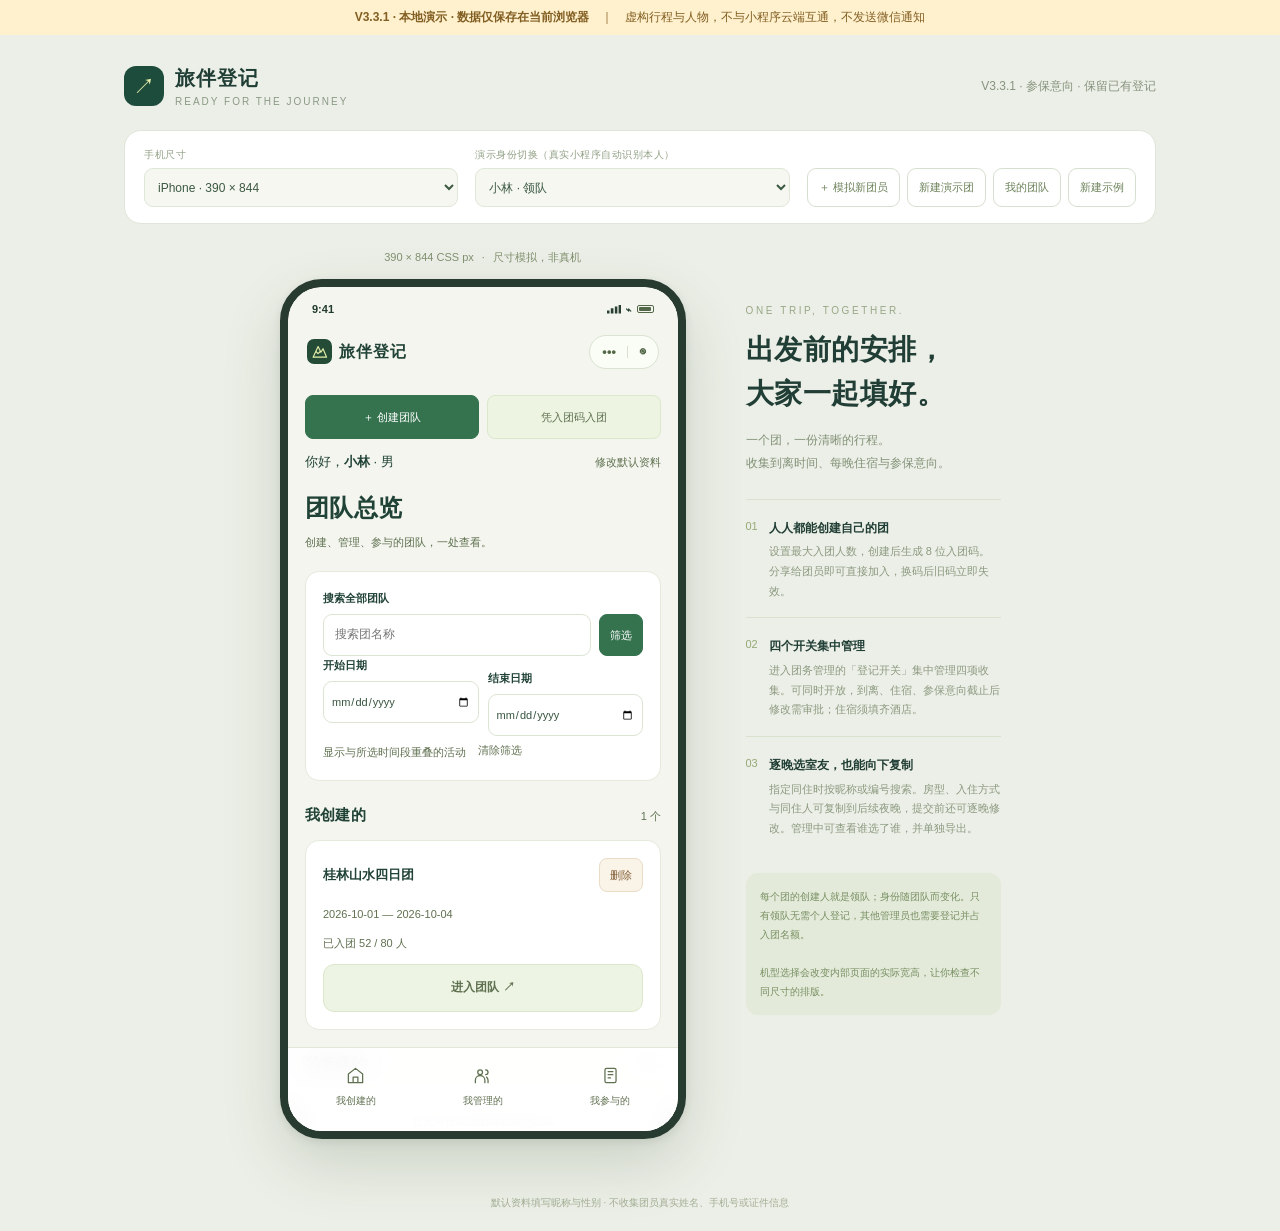
==== lvban/index.html @ c8ca4c85 "Update Lvban to v3.3.1 insurance intent labels; preserve existing registrations" ====
<!doctype html>
<html lang="zh-CN">
<head>
<meta charset="utf-8"><meta name="viewport" content="width=device-width,initial-scale=1"><meta name="theme-color" content="#173e36"><title>旅伴登记 V3.3.1 · 电脑体验版</title>
<style>
*{box-sizing:border-box}body{margin:0;background:#ecefe7;color:#203e35;font:14px/1.6 -apple-system,BlinkMacSystemFont,"PingFang SC","Microsoft YaHei",sans-serif}button,select{font:inherit}button{cursor:pointer}.demo-strip{background:#fff1ce;color:#825e22;text-align:center;font-size:12px;padding:8px 16px}.host-header{max-width:1080px;margin:auto;padding:27px 24px 20px;display:flex;justify-content:space-between;align-items:center;gap:20px}.host-brand{display:flex;gap:11px;align-items:center}.host-symbol{display:flex;align-items:center;justify-content:center;width:40px;height:40px;background:#1d4c3c;color:#e5efa9;font-size:22px;border-radius:12px}.host-brand strong{font-size:20px;letter-spacing:1px}.host-brand small{display:block;color:#8a9985;font-size:10px;letter-spacing:2px}.host-caption{font-size:12px;color:#86937e}.controls{max-width:1032px;margin:0 auto 25px;background:#fff;border:1px solid #dfe5d8;border-radius:17px;padding:16px 19px;display:flex;gap:17px;align-items:end;flex-wrap:wrap}.control-field{flex:1;min-width:185px}.control-field label{display:block;font-size:10px;color:#91a086;margin-bottom:5px;letter-spacing:.5px}.control-field select{width:100%;background:#f5f7f0;border:1px solid #dfe7d9;border-radius:9px;padding:9px;color:#3c5942;font-size:12px;height:39px}.host-actions{display:flex;gap:7px;flex-wrap:wrap}.host-button{border:1px solid #d7e0d0;background:white;color:#6c825a;border-radius:9px;font-size:11px;height:39px;padding:8px 11px}.host-button:hover{background:#f3f7ed}.preview-layout{display:flex;max-width:1032px;margin:0 auto;justify-content:center;gap:60px;align-items:start;padding:0 16px 46px}.phone-column{flex-shrink:0}.viewport-note{font-size:11px;color:#81916f;display:flex;justify-content:center;gap:8px;margin-bottom:12px}.phone-stage{position:relative;margin:0 auto}.phone-shell{position:absolute;left:0;top:0;transform-origin:0 0;background:#283b30;border:8px solid #283b30;border-radius:42px;box-shadow:0 25px 60px #2c452329,0 3px 8px #2538251a;overflow:hidden}.phone-shell iframe{display:block;border:0;background:#f4f5ef;border-radius:33px}.guide{width:255px;margin-top:54px}.guide-overline{font-size:10px;letter-spacing:2.6px;color:#97a785}.guide h1{font-size:28px;line-height:1.55;letter-spacing:.5px;margin:9px 0 14px;font-weight:650}.guide-intro{font-size:12px;line-height:1.9;color:#839278;margin-bottom:24px}.guide-step{display:flex;gap:11px;padding:16px 0;border-top:1px solid #d8e2cc}.guide-number{color:#94a875;font-size:11px;padding-top:2px}.guide-step strong{font-size:12px;font-weight:600}.guide-step p{margin:4px 0 0;color:#8c9a80;font-size:11px;line-height:1.8}.guide-note{background:#e3ead9;border-radius:12px;padding:14px;margin-top:18px;font-size:10px;color:#788f62;line-height:1.9}.host-toast{position:fixed;bottom:20px;left:50%;transform:translateX(-50%);background:#1c4b39;color:#fff;border-radius:10px;padding:10px 18px;font-size:12px;z-index:10;max-width:90vw}.host-foot{text-align:center;color:#a3af95;font-size:10px;margin:10px 0 20px}@media(max-width:760px){.host-header{padding:20px 17px 16px}.host-caption{display:none}.host-brand strong{font-size:18px}.host-symbol{width:36px;height:36px}.controls{margin:0 16px 20px;padding:13px;gap:11px}.control-field{min-width:130px}.control-field select{font-size:11px}.host-actions{flex-basis:100%;justify-content:flex-end}.host-button{font-size:10px;height:31px;padding:5px 11px}.demo-strip{font-size:10px;padding:8px 10px}.guide{display:none}.preview-layout{padding:0 16px 30px}.viewport-note{font-size:10px}.host-foot{font-size:9px}}
</style>
<meta name="description" content="旅伴登记 V3.3.1，参保意向收集支持参保和不参保，保留已有登记；支持行程日期调整和粘贴导入。仅使用浏览器本地演示数据。">
<link rel="icon" type="image/svg+xml" href="data:image/svg+xml,%3Csvg%20xmlns%3D%22http%3A%2F%2Fwww.w3.org%2F2000%2Fsvg%22%20viewBox%3D%220%200%2032%2032%22%3E%3Crect%20width%3D%2232%22%20height%3D%2232%22%20rx%3D%228%22%20fill%3D%22%23214b38%22%2F%3E%3Cpath%20d%3D%22M8%2023%2017%209m-7%201%207-1%204%207%22%20fill%3D%22none%22%20stroke%3D%22%23e1eca4%22%20stroke-width%3D%223%22%20stroke-linecap%3D%22round%22%20stroke-linejoin%3D%22round%22%2F%3E%3C%2Fsvg%3E">
</head>
<body>
<div class="demo-strip"><strong>V3.3.1 · 本地演示 · 数据仅保存在当前浏览器</strong>　｜　虚构行程与人物，不与小程序云端互通，不发送微信通知</div>
<header class="host-header"><div class="host-brand"><span class="host-symbol" aria-hidden="true">↗</span><div><strong>旅伴登记</strong><small>READY FOR THE JOURNEY</small></div></div><div class="host-caption">V3.3.1 · 参保意向 · 保留已有登记</div></header>
<section class="controls" aria-label="演示控制"><div class="control-field"><label for="phone-model">手机尺寸</label><select id="phone-model"><option value="375,667">iPhone SE · 375 × 667</option><option value="390,844" selected>iPhone · 390 × 844</option><option value="430,932">iPhone 大屏 · 430 × 932</option><option value="360,800">Android · 360 × 800</option><option value="412,915">Android 大屏 · 412 × 915</option></select></div><div class="control-field"><label for="demo-identity">演示身份切换（真实小程序自动识别本人）</label><select id="demo-identity" aria-label="演示身份"><option>正在载入…</option></select></div><div class="host-actions"><button class="host-button" id="add-guest">＋ 模拟新团员</button><button class="host-button" id="new-trip">新建演示团</button><button class="host-button" id="history-demo">我的团队</button><button class="host-button" id="reset-demo">新建示例</button></div></section>
<div class="preview-layout"><div class="phone-column"><div class="viewport-note"><span id="dimension-note">390 × 844 CSS px</span><span>·</span><span>尺寸模拟，非真机</span></div><div class="phone-stage" id="phone-stage"><div class="phone-shell" id="phone-shell"><iframe id="phone-app" title="旅伴登记手机应用" width="390" height="844"></iframe></div></div></div><aside class="guide"><div class="guide-overline">ONE TRIP, TOGETHER.</div><h1>出发前的安排，<br>大家一起填好。</h1><p class="guide-intro">一个团，一份清晰的行程。<br>收集到离时间、每晚住宿与参保意向。</p><div class="guide-step"><span class="guide-number">01</span><div><strong>人人都能创建自己的团</strong><p>设置最大入团人数，创建后生成 8 位入团码。分享给团员即可直接加入，换码后旧码立即失效。</p></div></div><div class="guide-step"><span class="guide-number">02</span><div><strong>四个开关集中管理</strong><p>进入团务管理的「登记开关」集中管理四项收集。可同时开放，到离、住宿、参保意向截止后修改需审批；住宿须填齐酒店。</p></div></div><div class="guide-step"><span class="guide-number">03</span><div><strong>逐晚选室友，也能向下复制</strong><p>指定同住时按昵称或编号搜索。房型、入住方式与同住人可复制到后续夜晚，提交前还可逐晚修改。管理中可查看谁选了谁，并单独导出。</p></div></div><div class="guide-note">每个团的创建人就是领队；身份随团队而变化。只有领队无需个人登记，其他管理员也需要登记并占入团名额。<br><br>机型选择会改变内部页面的实际宽高，让你检查不同尺寸的排版。</div></aside></div>
<div class="host-foot">默认资料填写昵称与性别 · 不收集团员真实姓名、手机号或证件信息</div><div id="host-toast"></div>
<script id="tour-domain-source">(function (root, factory) {
  if (typeof module === 'object' && module.exports) module.exports = factory();
  else root.TourDomain = factory();
}(typeof globalThis !== 'undefined' ? globalThis : this, function () {
  'use strict';
  var DAY = 86400000, SECTIONS = ['travel','lodging','insurance'];
  var own = function (obj,key) { return Object.prototype.hasOwnProperty.call(obj,key); };
  var copy = function (value) { return JSON.parse(JSON.stringify(value)); };
  var now = function () { return new Date().toISOString(); };
  function fail(message) { throw new Error(message); }
  function object(value,label) { if (!value || typeof value !== 'object' || Array.isArray(value)) fail(label+'格式错误'); return value; }
  function text(value,label,max,optional) {
    if (optional && (value === undefined || value === null)) return '';
    if (typeof value !== 'string') fail(label+'格式错误');
    var clean=value.trim();
    if ((!optional&&!clean)||clean.length>max||/[\u0000-\u0008\u000b\u000c\u000e-\u001f]/.test(clean)) fail(label+'不能为空且不能超过'+max+'字');
    return clean;
  }
  function genderValue(value) { if(!['male','female'].includes(value)) fail('请选择性别（男或女）'); return value; }
  function validId(id) { if (typeof id !== 'string'||!/^[A-Za-z0-9_-]{1,80}$/.test(id)||['__proto__','constructor','prototype'].includes(id)) fail('成员标识无效'); }
  function schema(trip) { if (!trip||trip.schemaVersion!==2) fail('此行程为旧版数据，请联系创建者新建 V2 行程；暂不支持自动迁移'); if(trip.deletedAt) fail('此旅行团已删除'); if(trip.rolesVersion!==3) migrateTrip(trip); }
  function dateValue(value) {
    if (typeof value!=='string'||!/^\d{4}-\d{2}-\d{2}$/.test(value)) fail('日期格式应为 YYYY-MM-DD');
    var valueMs=Date.parse(value+'T00:00:00.000Z');
    if (!Number.isFinite(valueMs)||new Date(valueMs).toISOString().slice(0,10)!==value) fail('日期不存在');
    return valueMs;
  }
  function datesBetween(start,end) {
    var first=dateValue(start), count=(dateValue(end)-first)/DAY;
    if(count<1||count>31) fail('行程需包含 1 至 31 个住宿夜晚');
    var dates=[]; for(var i=0;i<count;i++) dates.push(new Date(first+i*DAY).toISOString().slice(0,10)); return dates;
  }
  function adminOf(trip,id) { schema(trip); if(!own(trip.admins,id)) fail('仅管理员可操作'); return trip.admins[id]; }
  function memberOf(trip,id,active) {
    schema(trip); if(!own(trip.members,id)) fail('请先申请加入此旅行团');
    var member=trip.members[id];
    if(member.status==='removed') fail('你已被移出此团，请联系管理员恢复');
    if(active&&member.status!=='active') fail('请等待管理员通过入团申请'); return member;
  }
  function orderedMembers(trip,active) {
    return Object.keys(trip.members).map(function(id,index){return {member:trip.members[id],index:index};})
      .filter(function(entry){return !active||entry.member.status==='active';})
      .sort(function(a,b){return a.member.joinedAt.localeCompare(b.member.joinedAt)||a.index-b.index;})
      .map(function(entry){return entry.member;});
  }
  function nightFor(member,date) { return member.sections.lodging&&member.sections.lodging.find(function(night){return night.date===date;})||null; }
  function sectionName(section) { if(!SECTIONS.includes(section)) fail('登记阶段无效'); return section; }
  function lodgingReady(nights,alreadyOpen,purpose) {
    var placeholders=['待定','未定','待确认','未确认','待安排','暂未确定'];
    var missing=nights.filter(function(night){
      return !night.place.trim()||!night.hotel.trim()||placeholders.includes(night.hotel.replace(/\s/g,''));
    });
    if(missing.length) fail((purpose?purpose+'前，请先确定并填写每晚住宿地点和酒店；':(alreadyOpen?'住宿收集中不能清空地点或酒店、改为待定；请先关闭住宿收集。':'')+'请先确定并填写每晚住宿地点和酒店，再开放住宿收集；')+'尚未完成：'+missing.map(function(night){return night.date;}).join('、'));
  }
  function transportOptions(route) {
    route=route||{};
    if(Array.isArray(route.options)) return copy(route.options);
    if(!route.suggestion&&!route.saleAt) return [];
    return [{id:'legacy',type:'train',code:'',suggestion:route.suggestion||'',saleAt:route.saleAt||'',advanceMinutes:route.advanceMinutes===undefined?30:route.advanceMinutes}];
  }
  function transportRoute(route) {
    route=route||{};
    return {suggestion:route.suggestion||'',options:transportOptions(route),version:Number.isSafeInteger(route.version)&&route.version>=0?route.version:0};
  }
  function saleTime(value) {
    if(value===undefined) return '';
    if(typeof value!=='string'||(value!==''&&!/^\d{4}-\d{2}-\d{2}T([01]\d|2[0-3]):[0-5]\d$/.test(value))) fail('开售时间应为北京时间 YYYY-MM-DDTHH:mm');
    if(value) dateValue(value.slice(0,10));return value;
  }
  function advanceMinutes(value) {
    if(value===undefined) return 30;
    if(!Number.isInteger(value)||value<5||value>1440) fail('提醒提前量需为 5 至 1440 分钟');return value;
  }
  function validateTransportOptions(options) {
    if(!Array.isArray(options)||options.length>12) fail('每个方向最多填写 12 条交通推荐');
    var ids=new Set();
    return options.map(function(option){
      object(option,'交通推荐');
      if(Object.keys(option).some(function(key){return !['id','type','code','suggestion','saleAt','advanceMinutes'].includes(key);})) fail('交通推荐字段无效');
      if(typeof option.id!=='string'||!/^[A-Za-z0-9_-]{1,40}$/.test(option.id)||['__proto__','constructor','prototype'].includes(option.id)||ids.has(option.id)) fail('交通推荐标识无效或重复');
      ids.add(option.id);
      if(!['train','flight'].includes(option.type)) fail('交通类型请选择火车或飞机');
      var saleAt=saleTime(option.saleAt);
      if(option.type==='flight'&&saleAt) fail('机票建议不设置火车开售时间');
      return {id:option.id,type:option.type,code:text(option.code,'车次或航班',60,true),suggestion:text(option.suggestion,'交通建议',500,true),saleAt:saleAt,advanceMinutes:advanceMinutes(option.advanceMinutes)};
    });
  }
  function validateCharterVehicles(vehicles) {
    if(!Array.isArray(vehicles)||vehicles.length>20) fail('包车信息需为车辆列表，最多填写 20 辆车');
    var ids=new Set(),plates=new Set();
    return Array.from(vehicles).map(function(vehicle,index){
      object(vehicle,'包车信息');
      if(Object.keys(vehicle).some(function(key){return !['id','plate','driverName','driverPhone'].includes(key);})) fail('包车信息包含不支持的字段');
      if(typeof vehicle.id!=='string'||!/^[A-Za-z0-9_-]{1,40}$/.test(vehicle.id)||['__proto__','constructor','prototype'].includes(vehicle.id)||ids.has(vehicle.id)) fail('包车车辆标识无效或重复');
      var label='第 '+(index+1)+' 辆车：',plate=text(vehicle.plate,label+'车牌号',20).replace(/\s/g,'').toUpperCase();
      if(!plate||plate.length>20) fail(label+'车牌号不能为空且不能超过 20 字');
      if(plates.has(plate)) fail('车牌号重复，请核对包车信息');
      var driverName=text(vehicle.driverName,label+'司机姓名',32),driverPhone=text(vehicle.driverPhone,label+'司机电话',30);
      if(!/^\+?[0-9 ()-]+$/.test(driverPhone)||driverPhone.replace(/\D/g,'').length<6||driverPhone.replace(/\D/g,'').length>20) fail(label+'司机电话请填写有效的手机、座机或国际电话号码');
      ids.add(vehicle.id);plates.add(plate);
      return {id:vehicle.id,plate:plate,driverName:driverName,driverPhone:driverPhone};
    });
  }
  function validateTicketReminders(reminders) {
    if(!Array.isArray(reminders)||reminders.length>50) fail('门票预约提醒需为列表，最多填写 50 条');
    var ids=new Set();
    return Array.from(reminders).map(function(reminder,index){
      object(reminder,'门票预约提醒');
      if(Object.keys(reminder).some(function(key){return !['id','name','purchaseChannel','purchaseHint','advance','notes'].includes(key);})) fail('门票预约提醒包含不支持的字段');
      if(typeof reminder.id!=='string'||!/^[A-Za-z0-9_-]{1,40}$/.test(reminder.id)||['__proto__','constructor','prototype'].includes(reminder.id)||ids.has(reminder.id)) fail('门票预约提醒标识无效或重复');
      ids.add(reminder.id);var label='第 '+(index+1)+' 条门票提醒：';
      // Accept V2.9 clients without discarding either of their historical fields.
      // The 800-character limit preserves both old fields without truncation.
      var hint=own(reminder,'purchaseHint')?text(reminder.purchaseHint,label+'购买提示',800,true):[text(reminder.advance,label+'提前购买说明',120,true),text(reminder.notes,label+'重要提示',500,true)].filter(Boolean).join('\n');
      return {id:reminder.id,name:text(reminder.name,label+'门票名称',80),purchaseChannel:text(reminder.purchaseChannel,label+'购买渠道',300),purchaseHint:hint};
    });
  }
  function ticketReminderView(reminder) {
    var hint=own(reminder,'purchaseHint')?reminder.purchaseHint:[reminder.advance,reminder.notes].filter(function(value){return typeof value==='string'&&value.trim();}).map(function(value){return value.trim();}).join('\n');
    return {id:reminder.id,name:reminder.name,purchaseChannel:reminder.purchaseChannel,purchaseHint:typeof hint==='string'?hint:''};
  }
  var NOTICE_TEXT={basic:'团队信息已更新，请查看最新安排。',itinerary:'行程安排已更新，请查看最新安排。',hotels:'酒店信息已更新，请查看最新安排。',transport:'交通推荐已更新，请查看最新安排。',charter:'包车信息已更新，请查看最新安排。',tickets:'门票预约提醒已更新，请查看最新安排。'};
  var NOTICE_TITLE={basic:'团队信息已更新',itinerary:'行程安排已更新',hotels:'酒店信息已更新',transport:'交通推荐已更新',charter:'包车信息已更新',tickets:'门票预约提醒已更新'};
  var SECTION_LABEL={enrollment:'团员登记',travel:'到离时间',lodging:'住宿',insurance:'参保意向'};
  function announcementActor(trip,actorId) {
    schema(trip);validId(actorId);
    return actorId===trip.ownerId?adminOf(trip,actorId):memberOf(trip,actorId,true);
  }
  function announcementId(value) {
    if(typeof value!=='string'||!/^[A-Za-z0-9_-]{1,80}$/.test(value)||['__proto__','constructor','prototype'].includes(value))fail('公告标识无效');
    return value;
  }
  function announcementText(value,label,max) {
    if(typeof value!=='string')fail('请填写'+label);
    var clean=value.trim();
    if(!clean||Array.from(clean).length>max||/[\u0000-\u0008\u000b\u000c\u000e-\u001f]/.test(clean))fail(label+'需为 1 至 '+max+' 字');
    return clean;
  }
  function visibleAnnouncement(entry,actorId) {return !entry.recipientId||entry.recipientId===actorId;}
  // Receipts are generated from validated persisted fields within the same save.
  // A later save or retry cannot rewrite the before/after values of an old receipt.
  function noticeSnapshot(trip) {
    var out={basic:[],itinerary:[],hotels:[],transport:[],charter:[],tickets:[]};
    function add(category,field,label,value){out[category].push({field:field,label:label,value:value===undefined||value===null?'':String(value)});}
    add('basic','name','团队名称',trip.name);add('basic','startDate','开始日期',trip.startDate);add('basic','endDate','结束日期',trip.endDate);
    trip.itinerary.forEach(function(day){add('itinerary','itinerary.'+day.date,day.date+' 行程安排',day.plan);});
    trip.nights.forEach(function(night){[['place','住宿地点'],['hotel','酒店'],['address','酒店地址']].forEach(function(pair){add('hotels','nights.'+night.date+'.'+pair[0],night.date+' '+pair[1],night[pair[0]]);});});
    ['outbound','inbound'].forEach(function(direction){
      var route=transportRoute(trip.transport[direction]),label=direction==='outbound'?'去程':'返程';add('transport',direction+'.suggestion',label+'交通说明',route.suggestion);
      route.options.forEach(function(option,index){[['type','类型'],['code','车次／航班'],['suggestion','交通建议'],['saleAt','开售时间'],['advanceMinutes','提醒提前分钟']].forEach(function(pair){var value=option[pair[0]];if(pair[0]==='type')value=value==='flight'?'飞机':'火车';add('transport',direction+'.'+option.id+'.'+pair[0],label+'推荐 '+(index+1)+' '+pair[1],value);});});
    });
    (trip.charterVehicles||[]).forEach(function(vehicle,index){[['plate','车牌号'],['driverName','司机姓名'],['driverPhone','司机电话']].forEach(function(pair){add('charter','charter.'+vehicle.id+'.'+pair[0],'包车 '+(index+1)+' '+pair[1],vehicle[pair[0]]);});});
    (trip.ticketReminders||[]).map(ticketReminderView).forEach(function(ticket,index){[['name','门票名称'],['purchaseChannel','购买渠道'],['purchaseHint','购买提示']].forEach(function(pair){add('tickets','tickets.'+ticket.id+'.'+pair[0],'门票 '+(index+1)+' '+pair[1],ticket[pair[0]]);});});
    return out;
  }
  function changeView(receipt) {return {changeId:receipt.changeId,category:receipt.category,title:receipt.title,content:receipt.content,changes:copy(receipt.changes||[]),createdAt:receipt.createdAt};}
  function retainChange(trip,actorId,category,changes,content) {
    var changeId='c_'+sha256(JSON.stringify([trip.id,actorId,trip.revision,category])).slice(0,40),title=content||NOTICE_TITLE[category];
    var entry={changeId:changeId,actorId:actorId,revision:trip.revision,category:category,title:title,content:content||NOTICE_TEXT[category],changes:copy(changes),createdAt:now()};
    var receipts=(trip.announcementChanges||[]).concat(entry),bytes=JSON.stringify(receipts).length;
    // Expiry bounds internal drafts only; published historical snapshots remain intact.
    while(receipts.length>40||(bytes>180000&&receipts.length>1)){receipts.shift();bytes=JSON.stringify(receipts).length;}
    trip.announcementChanges=receipts;
  }
  function recordNoticeChanges(trip,actorId,before) {
    var after=noticeSnapshot(trip);
    Object.keys(after).forEach(function(category){
      var previous=before[category]||[],current=after[category],oldBy={},newBy={};previous.forEach(function(row){oldBy[row.field]=row;});current.forEach(function(row){newBy[row.field]=row;});
      var fields=Array.from(new Set(previous.concat(current).map(function(row){return row.field;}))),changes=[];
      fields.forEach(function(field){var old=oldBy[field],next=newBy[field],oldValue=old?old.value:'',nextValue=next?next.value:'';if(oldValue!==nextValue)changes.push({field:field,label:(next||old).label,before:oldValue,after:nextValue});});
      if(changes.length)retainChange(trip,actorId,category,changes);
    });
  }
  function recordSwitchChange(trip,actorId,section,open) {retainChange(trip,actorId,section,[],SECTION_LABEL[section]+'信息已'+(open?'开放':'关闭')+'收集');}
  function announcementChangesSince(trip,actorId,revision) {
    adminOf(trip,actorId);
    return (trip.announcementChanges||[]).filter(function(receipt){return receipt.actorId===actorId&&receipt.revision>revision&&!receipt.publishedId;}).map(changeView);
  }
  function publicationSignature(entry) {
    if(entry.changeId)return sha256(JSON.stringify([entry.kind,entry.category,entry.changeId]));
    if(entry.source==='legacy'||!entry.source)return sha256(JSON.stringify([entry.kind,entry.category,entry.content]));
    return sha256(JSON.stringify([entry.kind,entry.category,entry.content,entry.title||'',entry.changeId||'']));
  }
  function publishAnnouncement(trip,actorId,input) {
    var actor=announcementActor(trip,actorId);object(input,'公告');
    if(Object.keys(input).some(function(key){return !['kind','category','title','content','changeId','clientRequestId'].includes(key);}))fail('公告包含不支持的字段');
    if(typeof input.clientRequestId!=='string'||!/^[A-Za-z0-9_-]{1,64}$/.test(input.clientRequestId)||['__proto__','constructor','prototype'].includes(input.clientRequestId))fail('发布请求标识无效，请重新提交');
    var content,title='',source='legacy',changes=[],change=null;
    var earlyKey=sha256(JSON.stringify([actorId,input.clientRequestId])),earlyReceipt=own(trip.announcementReceipts||{},earlyKey)?trip.announcementReceipts[earlyKey]:null;
    if(input.changeId&&earlyReceipt){
      adminOf(trip,actorId);announcementId(input.changeId);
      if(input.kind!=='notice'||input.content||input.title||earlyReceipt.signature!==sha256(JSON.stringify([input.kind,input.category,input.changeId])))fail('此发布请求已提交过不同内容，请重新发起');
      return trip;
    }
    if(input.kind==='notice') {
      adminOf(trip,actorId);
      if(input.category==='manual') {
        if(input.changeId)fail('手动公告不能关联修改记录');
        title=announcementText(input.title,'公告标题',60);content=announcementText(input.content,'公告内容',100);source='manual';
      } else {
        if((own(input,'content')&&input.content!==undefined&&input.content!=='')||(own(input,'title')&&input.title!==undefined&&input.title!==''))fail('系统变更公告由系统生成，请勿填写自定义内容');
        if(input.changeId) {
          announcementId(input.changeId);change=(trip.announcementChanges||[]).find(function(item){return item.changeId===input.changeId;});
          if(!change||change.actorId!==actorId||change.category!==input.category)fail('修改记录不存在或已过期，请查看最新信息后手动发布公告');
          content=change.content;title=change.title;changes=copy(change.changes);source='change';
        } else {
          if(typeof input.category!=='string'||!own(NOTICE_TEXT,input.category))fail('系统公告类型无效');
          content=NOTICE_TEXT[input.category];title=NOTICE_TITLE[input.category];
        }
      }
    } else if(input.kind==='request') {
      if(input.changeId||input.title)fail('团友信息不支持标题或修改记录');
      if(!['companion','carpool','other'].includes(input.category))fail('信息类型请选择约伴、约车或其他');
      content=announcementText(input.content,'公告内容',100);source='manual';
    } else fail('公告类型无效');
    var announcements=Array.isArray(trip.announcements)?trip.announcements:[],receipts=trip.announcementReceipts||{},key=sha256(JSON.stringify([actorId,input.clientRequestId]));
    var entry={kind:input.kind,category:input.category,title:title,content:content,source:source,changes:changes};if(change)entry.changeId=change.changeId;
    // Keep the V3.0 request signature so old request retries remain compatible.
    var signature=input.kind==='request'?sha256(JSON.stringify([input.kind,input.category,content])):publicationSignature(entry);
    var receipt=own(receipts,key)?receipts[key]:null,existing=announcements.find(function(item){return item.authorId===actorId&&item.clientRequestId===input.clientRequestId;});
    if(receipt||existing) {
      var priorSignature=receipt?receipt.signature:publicationSignature(existing);
      if(priorSignature!==signature)fail('此发布请求已提交过不同内容，请重新发起');
      return trip;
    }
    if(change&&change.publishedId)return trip;
    if(announcements.filter(function(item){return !item.recipientId;}).length>=200)fail('本团公告已达 200 条，请先删除不再需要的公告后重试');
    var id='a_'+sha256(JSON.stringify([trip.id,actorId,input.clientRequestId])).slice(0,40);
    Object.assign(entry,{id:id,authorId:actorId,authorName:actor.nickname,createdAt:now(),clientRequestId:input.clientRequestId});
    var nextReceipts=copy(receipts),reads=copy(trip.announcementReads||{}),mine=own(reads,actorId)&&Array.isArray(reads[actorId])?reads[actorId].slice():[];
    nextReceipts[key]={id:id,authorId:actorId,signature:signature};
    if(!mine.includes(id))mine.push(id);reads[actorId]=mine;
    trip.announcements=announcements.concat(entry);trip.announcementReceipts=nextReceipts;trip.announcementReads=reads;if(change){change.publishedId=id;change.changes=[];}trip.revision++;
    return trip;
  }
  function markAnnouncementsRead(trip,actorId,ids) {
    announcementActor(trip,actorId);
    if(!Array.isArray(ids)||ids.length>200)fail('已读公告列表格式错误');
    var clean=Array.from(ids).map(announcementId),announcements=Array.isArray(trip.announcements)?trip.announcements:[],existing=new Set(announcements.filter(function(item){return visibleAnnouncement(item,actorId);}).map(function(item){return item.id;})),reads=trip.announcementReads||{},mine=own(reads,actorId)&&Array.isArray(reads[actorId])?reads[actorId]:[],next=Array.from(new Set(mine.filter(function(id){return existing.has(id);}).concat(clean.filter(function(id){return existing.has(id);})))) ;
    if(JSON.stringify(next)!==JSON.stringify(mine)){var updated=copy(reads);updated[actorId]=next;trip.announcementReads=updated;}
    return trip;
  }
  function deleteAnnouncement(trip,actorId,id) {
    announcementActor(trip,actorId);announcementId(id);
    var announcements=Array.isArray(trip.announcements)?trip.announcements:[],entry=announcements.find(function(item){return item.id===id&&visibleAnnouncement(item,actorId);}),receipts=trip.announcementReceipts||{},receipt=!entry?Object.keys(receipts).map(function(key){return receipts[key];}).find(function(item){return item.id===id;}):null;
    if(!entry&&!receipt)fail('公告不存在或已删除');
    if(entry&&entry.source==='approval')fail('审批结果公告保留供本人查看');
    if(!own(trip.admins,actorId)&&(entry||receipt).authorId!==actorId)fail('仅发布者、领队或管理员可删除公告');
    if(!entry)return trip;
    var nextReceipts=copy(receipts),key=sha256(JSON.stringify([entry.authorId,entry.clientRequestId]));
    if(!own(nextReceipts,key))nextReceipts[key]={id:entry.id,authorId:entry.authorId,signature:entry.kind==='request'?sha256(JSON.stringify([entry.kind,entry.category,entry.content])):publicationSignature(entry)};
    var reads=copy(trip.announcementReads||{});Object.keys(reads).forEach(function(actor){if(Array.isArray(reads[actor]))reads[actor]=reads[actor].filter(function(value){return value!==id;});});
    trip.announcements=announcements.filter(function(item){return item.id!==id;});trip.announcementReceipts=nextReceipts;trip.announcementReads=reads;trip.revision++;
    return trip;
  }
  function approvalAnnouncement(trip,actorId,request) {
    var actor=trip.admins[actorId],role=actorId===trip.ownerId?'领队':'管理员',label=SECTION_LABEL[request.section],decision=request.status==='approved'?'通过':'驳回',id='a_review_'+sha256(JSON.stringify([trip.id,request.id])).slice(0,40);
    var entries=Array.isArray(trip.announcements)?trip.announcements:[];if(entries.some(function(item){return item.id===id;}))return;
    var content=role+actor.nickname+'已'+decision+'你的'+label+'修改申请。'+(request.reviewNote?'\n'+(request.status==='rejected'?'驳回原因：':'审批说明：')+request.reviewNote:'');
    trip.announcements=entries.concat({id:id,kind:'notice',category:'approval',title:label+'修改申请已'+decision,content:content,source:'approval',changes:[],authorId:actorId,authorName:actor.nickname,recipientId:request.memberId,createdAt:request.reviewedAt,approval:{requestId:request.id,section:request.section,decision:request.status,reviewNote:request.reviewNote,actorRole:role}});
  }
  function announcementsView(trip,actorId,enabled) {
    if(!enabled)return [];
    var reads=trip.announcementReads||{},mine=own(reads,actorId)&&Array.isArray(reads[actorId])?reads[actorId]:[],isAdmin=own(trip.admins,actorId),visible=(Array.isArray(trip.announcements)?trip.announcements:[]).filter(function(item){return visibleAnnouncement(item,actorId);});
    var ordered=visible.filter(function(item){return item.kind!=='request';}).reverse().concat(visible.filter(function(item){return item.kind==='request';}).sort(function(a,b){return a.createdAt.localeCompare(b.createdAt);}));
    return ordered.map(function(item){var result={id:item.id,kind:item.kind,category:item.category,title:item.title||'',content:item.content,source:item.source||'legacy',changes:copy(item.changes||[]),authorId:item.authorId,authorName:item.authorName,createdAt:item.createdAt,isRead:mine.includes(item.id),canDelete:item.source!=='approval'&&(isAdmin||item.authorId===actorId)};if(item.approval)result.approval=copy(item.approval);return result;});
  }
  function pruneRequests(trip) {
    var terminal=trip.requests.filter(function(request){return request.status!=='pending';});
    var keep=new Set(terminal.slice(-300).map(function(request){return request.id;}));
    trip.requests=trip.requests.filter(function(request){return request.status==='pending'||keep.has(request.id);});
  }
  function supersede(trip,section,memberId) {
    trip.requests.forEach(function(request){ if(request.status==='pending'&&(!section||request.section===section)&&(!memberId||request.memberId===memberId)) { request.status='superseded'; request.reviewedAt=now(); } });
    pruneRequests(trip);
  }
  function sha256(string) {
    var constants = [0x428a2f98,0x71374491,0xb5c0fbcf,0xe9b5dba5,0x3956c25b,0x59f111f1,0x923f82a4,0xab1c5ed5,0xd807aa98,0x12835b01,0x243185be,0x550c7dc3,0x72be5d74,0x80deb1fe,0x9bdc06a7,0xc19bf174,0xe49b69c1,0xefbe4786,0x0fc19dc6,0x240ca1cc,0x2de92c6f,0x4a7484aa,0x5cb0a9dc,0x76f988da,0x983e5152,0xa831c66d,0xb00327c8,0xbf597fc7,0xc6e00bf3,0xd5a79147,0x06ca6351,0x14292967,0x27b70a85,0x2e1b2138,0x4d2c6dfc,0x53380d13,0x650a7354,0x766a0abb,0x81c2c92e,0x92722c85,0xa2bfe8a1,0xa81a664b,0xc24b8b70,0xc76c51a3,0xd192e819,0xd6990624,0xf40e3585,0x106aa070,0x19a4c116,0x1e376c08,0x2748774c,0x34b0bcb5,0x391c0cb3,0x4ed8aa4a,0x5b9cca4f,0x682e6ff3,0x748f82ee,0x78a5636f,0x84c87814,0x8cc70208,0x90befffa,0xa4506ceb,0xbef9a3f7,0xc67178f2];
    var hash = [0x6a09e667,0xbb67ae85,0x3c6ef372,0xa54ff53a,0x510e527f,0x9b05688c,0x1f83d9ab,0x5be0cd19];
    // JSON.stringify escapes lone surrogates, so signatures are valid UTF-8.
    var bytes = unescape(encodeURIComponent(string)).split('').map(function (c) { return c.charCodeAt(0); });
    var bits = bytes.length * 8;
    bytes.push(128);
    while (bytes.length % 64 !== 56) bytes.push(0);
    for (var pad = 7; pad >= 0; pad--) bytes.push(pad >= 4 ? 0 : (bits >>> (pad * 8)) & 255);
    var rotate = function (n, count) { return (n >>> count) | (n << (32 - count)); };
    for (var block = 0; block < bytes.length; block += 64) {
      var words = [];
      for (var w = 0; w < 16; w++) words[w] = (bytes[block + w * 4] << 24) | (bytes[block + w * 4 + 1] << 16) | (bytes[block + w * 4 + 2] << 8) | bytes[block + w * 4 + 3];
      for (var j = 16; j < 64; j++) {
        var s0 = rotate(words[j - 15], 7) ^ rotate(words[j - 15], 18) ^ (words[j - 15] >>> 3);
        var s1 = rotate(words[j - 2], 17) ^ rotate(words[j - 2], 19) ^ (words[j - 2] >>> 10);
        words[j] = (words[j - 16] + s0 + words[j - 7] + s1) | 0;
      }
      var a=hash[0],b=hash[1],c=hash[2],d=hash[3],e=hash[4],f=hash[5],g=hash[6],h=hash[7];
      for (var round = 0; round < 64; round++) {
        var upper = rotate(e,6) ^ rotate(e,11) ^ rotate(e,25);
        var choice = (e & f) ^ (~e & g);
        var t1 = (h + upper + choice + constants[round] + words[round]) | 0;
        var lower = rotate(a,2) ^ rotate(a,13) ^ rotate(a,22);
        var majority = (a & b) ^ (a & c) ^ (b & c);
        var t2 = (lower + majority) | 0;
        h=g;g=f;f=e;e=(d+t1)|0;d=c;c=b;b=a;a=(t1+t2)|0;
      }
      [a,b,c,d,e,f,g,h].forEach(function (value, index) { hash[index] = (hash[index] + value) | 0; });
    }
    return hash.map(function (value) { return (value >>> 0).toString(16).padStart(8, '0'); }).join('');
  }
  function invalidate(trip) {
    Object.keys(trip.roomAssignments||{}).forEach(function(date){
      if(!trip.nights.some(function(night){return night.date===date;})){delete trip.roomAssignments[date];return;}
      var assignment=trip.roomAssignments[date],eligible=assignableMembers(trip,date).map(function(person){return person.id;});
      if(!assignment.pendingReasons)assignment.pendingReasons={};
      assignment.rooms=assignment.rooms.filter(function(room){
        if(room.memberIds.every(function(id){return eligible.includes(id);}))return true;
        room.memberIds.forEach(function(id){if(eligible.includes(id))assignment.pendingReasons[id]='原室友住宿情况已变化，待安排';});
        return false;
      });
    });
    Object.keys(trip.roomPairs||{}).forEach(function(date){
      if(!trip.nights.some(function(night){return night.date===date;})||trip.roomPairs[date].signature!==autoPoolSignature(trip,date))delete trip.roomPairs[date];
    });
    var confirmationDates=Object.keys(trip.confirmations);
    if(!confirmationDates.length)return;
    var companions=leaderCompanions(trip);
    confirmationDates.forEach(function(date){
      if(!trip.nights.some(function(night){return night.date===date;})||trip.confirmations[date].signature!==buildPlan(trip,date,companions).signature) delete trip.confirmations[date];
    });
  }
  function newMember(id,nickname,joinedAt,gender) {return {id:id,nickname:nickname,gender:gender,status:'active',joinedAt:joinedAt||now(),sections:{travel:null,lodging:null,insurance:null},sectionVersions:{travel:0,lodging:0,insurance:0}};}
  function activeCount(trip) {return Object.keys(trip.members).filter(function(id){return id!==trip.ownerId&&trip.members[id].status==='active';}).length;}
  function maximum(value,trip) {
    var count=trip?activeCount(trip):0,ceiling=Math.max(100,count);
    if(!Number.isSafeInteger(value)||value<1||value>ceiling) fail('最大入团人数需为 1 至 '+ceiling+' 的整数');
    if(value<count) fail('最大入团人数不能少于已入团人数（'+count+' 人）');return value;
  }
  function codeValue(code) {if(typeof code!=='string'||!/^\d{8}$/.test(code)) fail('入团码应为 8 位数字');return code;}
  function migrateTrip(trip,joinCode) {
    if(!trip||trip.schemaVersion!==2) fail('此行程为旧版数据，请联系创建者新建 V2 行程；暂不支持自动迁移');
    if(trip.deletedAt) fail('此旅行团已删除');
    if(joinCode!==undefined) codeValue(joinCode);
    var changed=false;
    if(trip.rolesVersion!==3) {
      Object.keys(trip.members).forEach(function(id){if(trip.members[id].status==='pending')trip.members[id].status='active';});
      Object.keys(trip.admins).forEach(function(id){
        if(id===trip.ownerId)return;
        if(!own(trip.members,id))trip.members[id]=newMember(id,trip.admins[id].nickname,trip.createdAt,trip.admins[id].gender);
        trip.members[id].status='active';trip.admins[id].nickname=trip.members[id].nickname;
      });
      trip.rolesVersion=3;trip.recordType='trip';
      trip.maxMembers=Math.max(Number.isSafeInteger(trip.maxMembers)&&trip.maxMembers>0?trip.maxMembers:100,activeCount(trip));
      trip.createdAt=trip.createdAt||now();changed=true;
    }
    if(!trip.joinCode&&joinCode!==undefined){trip.joinCode=joinCode;changed=true;}
    if(changed){trip.revision++;invalidate(trip);}return trip;
  }
  function setMaxMembers(trip,actorId,value) {adminOf(trip,actorId);var next=maximum(value,trip);if(trip.maxMembers!==next){trip.maxMembers=next;trip.revision++;}return trip;}
  function rotateJoinCode(trip,actorId,code) {adminOf(trip,actorId);codeValue(code);if(code===trip.joinCode)fail('新入团码不能与旧码相同');trip.joinCode=code;trip.revision++;return trip;}
  function deleteTrip(trip,actorId) {adminOf(trip,actorId);if(actorId!==trip.ownerId)fail('仅领队（创建者）可删除旅行团');trip.deletedAt=now();trip.enrollmentOpen=false;trip.adminInviteCode='';trip.revision++;return trip;}
  function setAdmin(trip,actorId,targetId,enabled) {
    adminOf(trip,actorId);validId(targetId);if(typeof enabled!=='boolean')fail('管理员设置格式错误');
    if(targetId===trip.ownerId)fail('不能更改领队（创建者）的身份');
    var member=memberOf(trip,targetId,true);
    if(own(trip.admins,targetId)===enabled)return trip;
    if(enabled)trip.admins[targetId]={id:targetId,nickname:member.nickname,gender:member.gender};else delete trip.admins[targetId];
    trip.revision++;return trip;
  }
  function createTrip(input,ownerId,tripId) {
    object(input,'行程'); validId(ownerId); validId(tripId);
    var dates=datesBetween(input.startDate,input.endDate), nickname=text(input.nickname,'微信昵称',32), gender=genderValue(input.gender), maxMembers=maximum(input.maxMembers), joinCode=codeValue(input.joinCode);
    var trip={schemaVersion:2,rolesVersion:3,recordType:'trip',createdAt:now(),maxMembers:maxMembers,joinCode:joinCode,id:tripId,name:text(input.name,'行程名称',80),startDate:input.startDate,endDate:input.endDate,ownerId:ownerId,
      leaderName:input.leaderName===undefined?nickname:text(input.leaderName,'领队称呼',32),admins:{},adminInviteCode:'',members:{},
      nights:dates.map(function(date){return {date:date,place:'',hotel:''};}),
      itinerary:dates.concat(input.endDate).map(function(date){return {date:date,plan:''};}),
      transport:{outbound:{suggestion:'',options:[],version:0},inbound:{suggestion:'',options:[],version:0}},charterVehicles:[],ticketReminders:[],announcements:[],announcementReads:{},
      enrollmentOpen:true,stages:{travel:'pending',lodging:'pending',insurance:'pending'},requests:[],confirmations:{},revision:0};
    trip.admins[ownerId]={id:ownerId,nickname:nickname,gender:gender};
    if(own(input,'initialUpdates')) {
      var initial=object(input.initialUpdates,'导入内容'),fields=Object.keys(initial);
      if(fields.some(function(key){return !['itinerary','nights','transport'].includes(key);})) fail('导入内容仅可包含行程安排、住宿设置和交通建议');
      // Apply the complete draft before returning; callers cannot persist a half-imported trip.
      if(fields.length) updateTrip(trip,ownerId,initial);
    }
    return trip;
  }
  function rename(trip,id,nickname,gender) {
    schema(trip);var clean=text(nickname,'微信昵称',32),cleanGender=genderValue(gender),person=id===trip.ownerId?adminOf(trip,id):memberOf(trip,id,false);
    if(person.nickname!==clean||person.gender!==cleanGender||(id===trip.ownerId&&trip.leaderName!==clean)){
      person.nickname=clean;person.gender=cleanGender;
      if(own(trip.admins,id)){trip.admins[id].nickname=clean;trip.admins[id].gender=cleanGender;}
      if(id===trip.ownerId)trip.leaderName=clean;trip.revision++;invalidate(trip);
    }return trip;
  }
  function joinTrip(trip,id,nickname,gender) {
    schema(trip);validId(id);var clean=text(nickname,'微信昵称',32),cleanGender=genderValue(gender);
    if(own(trip.admins,id)||own(trip.members,id)){if(id!==trip.ownerId)memberOf(trip,id,true);return trip;}
    if(trip.enrollmentOpen===false)fail('团员登记已关闭，请联系管理员开放登记');
    if(activeCount(trip)>=trip.maxMembers||activeCount(trip)>=100)fail('本团人数已满，请联系领队或管理员调整人数上限');
    trip.members[id]=newMember(id,clean,undefined,cleanGender);trip.revision++;invalidate(trip);return trip;
  }
  function setAdminInvite(trip,actorId,code) {
    adminOf(trip,actorId);
    if(typeof code!=='string'||!/^[A-Fa-f0-9]{24}$/.test(code))fail('管理员邀请码格式无效');
    trip.adminInviteCode=code.toUpperCase();trip.revision++;return trip;
  }
  function joinAdmin(trip,id,nickname,code,gender) {
    schema(trip);validId(id);var clean=text(nickname,'微信昵称',32),cleanGender=genderValue(gender);
    if(own(trip.admins,id)){if(id!==trip.ownerId)memberOf(trip,id,true);return trip;}
    if(typeof code!=='string'||!trip.adminInviteCode||code.toUpperCase()!==trip.adminInviteCode)fail('管理员邀请码无效或已使用');
    // Administrator access is additional to membership; existing registrations are retained.
    joinTrip(trip,id,clean,cleanGender);var member=memberOf(trip,id,true);trip.admins[id]={id:id,nickname:member.nickname,gender:member.gender};trip.adminInviteCode='';trip.revision++;return trip;
  }
  function removeAdmin(trip,actorId,targetId) {return setAdmin(trip,actorId,targetId,false);}
  function setMemberStatus(trip,actorId,memberId,status) {
    adminOf(trip,actorId);if(!['active','removed'].includes(status))fail('团员状态无效');
    if(!own(trip.members,memberId))fail('团员不存在');
    if(own(trip.admins,memberId))fail('请先取消该成员的管理员身份，再移出团员');
    var member=trip.members[memberId];if(member.status===status)return trip;
    if(status==='active'&&(activeCount(trip)>=trip.maxMembers||activeCount(trip)>=100))fail('本团人数已满，请先调整人数上限');
    member.status=status;if(status==='removed')supersede(trip,null,memberId);
    trip.revision++;invalidate(trip);return trip;
  }
  function setStage(trip,actorId,section,status) {
    adminOf(trip,actorId);sectionName(section);
    if(!['open','closed'].includes(status)) fail('阶段状态无效');
    if(status==='closed') {
      if(trip.stages[section]!=='open') fail('只能关闭当前开放的阶段');
    } else {
      if(section==='lodging') lodgingReady(trip.nights);
      if(section==='lodging')delete trip.lodgingClosedForExpansion;
      if(trip.stages[section]==='open') return trip;
      supersede(trip,section,null);
    }
    trip.stages[section]=status;trip.revision++;recordSwitchChange(trip,actorId,section,status==='open');return trip;
  }
  function setEnrollment(trip,actorId,open) {
    adminOf(trip,actorId);
    if(typeof open!=='boolean') fail('团员登记开关格式错误');
    if((trip.enrollmentOpen!==false)===open) return trip;
    trip.enrollmentOpen=open;trip.revision++;recordSwitchChange(trip,actorId,'enrollment',open);return trip;
  }
  function travelPoint(value,label) {
    if(value===undefined||value===null) fail('请填写预计'+label+'日期和时间，或明确选择时间待定');object(value,label);
    if(typeof value.unknown!=='boolean') fail(label+'待定状态格式错误');
    if(value.unknown) return {unknown:true,date:'',time:''};dateValue(value.date);
    if(typeof value.time!=='string'||!/^([01]\d|2[0-3]):[0-5]\d$/.test(value.time)) fail(label+'时间格式应为 HH:mm');
    return {unknown:false,date:value.date,time:value.time};
  }
  function validateSection(trip,id,section,value) {
    sectionName(section);
    if(section==='travel') {
      object(value,'往返登记');var arrival=travelPoint(value.arrival,'到达'),departure=travelPoint(value.departure,'离开');
      if(!arrival.unknown&&!departure.unknown&&arrival.date+'T'+arrival.time>departure.date+'T'+departure.time) fail('离开时间不能早于到达时间');
      return {arrival:arrival,departure:departure,note:text(value.note,'到离备注',500,true)};
    }
    if(section==='insurance') {if(!['yes','no'].includes(value)) fail('请选择参保或不参保');return value;}
    if(!Array.isArray(value)||value.length!==trip.nights.length) fail('请逐晚选择住宿情况');
    var mapped={};
    value.forEach(function(entry){
      object(entry,'住宿信息');
      if(!trip.nights.some(function(night){return night.date===entry.date;})||own(mapped,entry.date)) fail('住宿日期重复或不属于本行程');
      if(!['king','twin','self'].includes(entry.room)) fail('请逐晚选择大床房、双床房或自理住宿');
      var mode=entry.mode===undefined?'single':entry.mode,partnerId='',hotel='';
      if(!['single','designated','auto'].includes(mode)) fail('住宿方式无效');
      if(mode==='auto'&&entry.room!=='twin') fail('自动拼房仅适用于双床房');
      if(entry.room==='self') {if(mode!=='single') fail('住宿自理不能选择拼房');hotel=text(entry.hotel,'自理酒店',80,true);}
      else if(mode==='designated') {
        if(typeof entry.partnerId!=='string'||entry.partnerId===id||!own(trip.members,entry.partnerId)||trip.members[entry.partnerId].status!=='active') fail('请选择本团其他有效团员作为室友');
        partnerId=entry.partnerId;
      }
      mapped[entry.date]={date:entry.date,room:entry.room,mode:mode,partnerId:partnerId,hotel:hotel};
    });
    return trip.nights.map(function(night){return mapped[night.date];});
  }
  function insuranceValue(value) {return value==='yes'||value==='no'?value:null;}
  function lodgingValue(entry) {return {date:entry.date,room:entry.room,mode:entry.mode,partnerId:entry.partnerId||'',hotel:entry.hotel||''};}
  function sectionFilled(trip,member,section) {
    if(section==='insurance')return insuranceValue(member.sections.insurance)!==null;
    if(section==='lodging')return Array.isArray(member.sections.lodging)&&trip.nights.every(function(night){return !!nightFor(member,night.date);});
    return member.sections[section]!=null;
  }
  function commitSection(member,section,value) {
    var previous=member.sections[section],stamp=now(),changed,previousTimes=member.sectionTimes&&member.sectionTimes[section];
    if(section==='lodging') {
      value=value.map(function(entry){
        var old=Array.isArray(previous)&&previous.find(function(item){return item.date===entry.date;}),same=old&&JSON.stringify(lodgingValue(old))===JSON.stringify(lodgingValue(entry));
        return Object.assign({},entry,{firstSubmittedAt:old?(old.firstSubmittedAt||''):stamp,lastModifiedAt:same?(old.lastModifiedAt||''):stamp});
      });
      changed=JSON.stringify((previous||[]).map(lodgingValue))!==JSON.stringify(value.map(lodgingValue));
    } else changed=JSON.stringify(previous)!==JSON.stringify(value);
    var previouslyFilled=section==='insurance'?insuranceValue(previous)!==null:previous!=null;
    if(!member.sectionTimes)member.sectionTimes={};
    member.sectionTimes[section]={firstSubmittedAt:previousTimes?previousTimes.firstSubmittedAt||'':previouslyFilled?'':stamp,lastModifiedAt:changed?stamp:previousTimes&&previousTimes.lastModifiedAt||''};
    member.sections[section]=value;member.sectionVersions[section]++;
  }
  function submitSection(trip,id,section,value,reason) {
    var member=memberOf(trip,id,true);sectionName(section);
    if(trip.stages[section]==='pending') fail('此阶段尚未开放');
    var proposed=validateSection(trip,id,section,value),cleanReason=text(reason,'修改原因',200,true);
    supersede(trip,section,id);
    if(trip.stages[section]==='open') {
      commitSection(member,section,proposed);trip.revision++;invalidate(trip);
    } else {
      trip.requests.push({id:'r_'+(trip.revision+1)+'_'+section,memberId:id,section:section,proposed:proposed,baseVersion:member.sectionVersions[section],status:'pending',reason:cleanReason,reviewNote:'',createdAt:now(),reviewedAt:'',reviewerId:''});
      trip.revision++;pruneRequests(trip);
    }
    return trip;
  }
  function reviewRequest(trip,actorId,requestId,decision,note) {
    adminOf(trip,actorId);if(!['approved','rejected'].includes(decision)) fail('审核结论无效');
    var request=trip.requests.find(function(item){return item.id===requestId;});
    if(!request||request.status!=='pending') fail('申请已处理或不存在，请刷新');
    var cleanNote=text(note,'审核说明',200,true);
    if(decision==='approved') {
      var member=memberOf(trip,request.memberId,true);
      if(trip.stages[request.section]!=='closed') fail('此阶段已重新开放，申请不能继续审批');
      if(member.sectionVersions[request.section]!==request.baseVersion) fail('正式登记已更新，请让团员重新提交申请');
      if(request.section==='insurance'&&insuranceValue(request.proposed)===null)fail('此历史参保意向申请为待确认，请团员重新选择参保或不参保后提交');
      var value=validateSection(trip,member.id,request.section,request.proposed);
      commitSection(member,request.section,value);
    }
    request.status=decision;request.reviewNote=cleanNote;request.reviewedAt=now();request.reviewerId=actorId;
    trip.revision++;invalidate(trip);pruneRequests(trip);approvalAnnouncement(trip,actorId,request);return trip;
  }
  function dateResizeUpdates(trip,actorId,start,end,dates) {
    var days=dates.concat(end),oldDays=trip.itinerary.map(function(item){return item.date;}),oldNights=trip.nights.map(function(item){return item.date;});
    var removedDays=oldDays.filter(function(date){return !days.includes(date);}),removedNights=oldNights.filter(function(date){return !dates.includes(date);});
    var history={changedAt:now(),actorId:actorId,before:{startDate:trip.startDate,endDate:trip.endDate},after:{startDate:start,endDate:end},addedDays:days.filter(function(date){return !oldDays.includes(date);}),removedDays:removedDays,addedNights:dates.filter(function(date){return !oldNights.includes(date);}),removedNights:removedNights,
      removed:{itinerary:copy(trip.itinerary.filter(function(item){return removedDays.includes(item.date);})),nights:copy(trip.nights.filter(function(item){return removedNights.includes(item.date);})),lodgingByMember:{},roomAssignments:{},roomPairs:{},confirmations:{}}};
    var updates={startDate:start,endDate:end,
      itinerary:days.map(function(date){return copy(trip.itinerary.find(function(item){return item.date===date;})||{date:date,plan:''});}),
      nights:dates.map(function(date){return copy(trip.nights.find(function(item){return item.date===date;})||{date:date,place:'',hotel:''});})};
    Object.keys(trip.members).forEach(function(id){
      var member=trip.members[id],lodging=member.sections.lodging;
      if(!Array.isArray(lodging))return;
      var removed=lodging.filter(function(pref){return !dates.includes(pref.date);});
      if(!removed.length)return;
      history.removed.lodgingByMember[id]=copy(removed);
      if(!updates.members)updates.members=copy(trip.members);
      updates.members[id].sections.lodging=copy(lodging.filter(function(pref){return dates.includes(pref.date);}));
      updates.members[id].sectionVersions.lodging++;
    });
    ['roomAssignments','roomPairs','confirmations'].forEach(function(key){
      var entries=trip[key]||{};
      Object.keys(entries).forEach(function(date){
        if(dates.includes(date))return;
        history.removed[key][date]=copy(entries[date]);
        if(!updates[key])updates[key]=copy(entries);
        delete updates[key][date];
      });
    });
    updates.dateHistory=(trip.dateHistory||[]).concat(history);
    return {updates:updates,addedNights:history.addedNights};
  }
  function updateTrip(trip,actorId,input) {
    adminOf(trip,actorId);object(input,'行程设置');var noticeBefore=noticeSnapshot(trip);
    var allowed=['name','leaderName','itinerary','nights','transport','charterVehicles','ticketReminders','startDate','endDate','maxMembers','expandDates','resizeDates'];
    if(Object.keys(input).some(function(key){return !allowed.includes(key);})) fail('行程设置包含不支持的字段');
    if(own(input,'expandDates')&&typeof input.expandDates!=='boolean')fail('扩展日期确认格式错误');
    if(own(input,'resizeDates')&&typeof input.resizeDates!=='boolean')fail('日期调整确认格式错误');
    var start=own(input,'startDate')?input.startDate:trip.startDate,end=own(input,'endDate')?input.endDate:trip.endDate,expanded=start!==trip.startDate||end!==trip.endDate;
    if(expanded&&input.resizeDates!==true&&input.expandDates!==true)fail('未确认前不可修改日期；请先确认调整团队时间');
    var dates=datesBetween(start,end);
    if(input.resizeDates!==true&&(start>trip.startDate||end<trip.endDate))fail('仅支持扩大团队时间；缩短或平移请先确认日期调整');
    // Validate a copy before committing so direct domain calls are atomic, too.
    var resize=expanded?dateResizeUpdates(trip,actorId,start,end,dates):null,updates=resize?resize.updates:{},addedNights=resize?resize.addedNights:[];
    if(own(input,'maxMembers'))updates.maxMembers=maximum(input.maxMembers,trip);
    if(own(input,'name')) updates.name=text(input.name,'行程名称',80);
    if(own(input,'leaderName')) updates.leaderName=text(input.leaderName,'领队称呼',32);
    if(own(input,'charterVehicles')) updates.charterVehicles=validateCharterVehicles(input.charterVehicles);
    if(own(input,'ticketReminders')) updates.ticketReminders=validateTicketReminders(input.ticketReminders);
    if(own(input,'itinerary')) {
      var days=dates.concat(end),byDay={};
      if(!Array.isArray(input.itinerary)||input.itinerary.length!==days.length) fail('每日行程需包含出发至结束的全部日期');
      input.itinerary.forEach(function(item){object(item,'每日行程');if(!days.includes(item.date)||own(byDay,item.date)) fail('行程日期重复或不匹配');byDay[item.date]={date:item.date,plan:text(item.plan,'每日行程',500,true)};});
      updates.itinerary=days.map(function(date){return byDay[date];});
    }
    if(own(input,'nights')) {
      var nights={};if(!Array.isArray(input.nights)||input.nights.length!==dates.length) fail('住宿设置需包含全部夜晚');
      input.nights.forEach(function(item){
        object(item,'住宿设置');if(!dates.includes(item.date)||own(nights,item.date)) fail('住宿日期重复或不匹配');
        var previous=trip.nights.find(function(night){return night.date===item.date;}),next={date:item.date,place:text(item.place,'住宿地点',80,true),hotel:text(item.hotel,'酒店',80,true)};
        if(own(item,'address'))next.address=text(item.address,'酒店地址',200,true);
        // Older clients omit address. Preserve it only while the same hotel is
        // retained; a different hotel must never inherit the old hotel's address.
        else if(previous&&own(previous,'address'))next.address=previous.hotel===next.hotel?text(previous.address,'酒店地址',200,true):'';
        nights[item.date]=next;
      });
      updates.nights=dates.map(function(date){return nights[date];});
      if(trip.stages.lodging==='open'&&!addedNights.length) lodgingReady(updates.nights,true);
    }
    if(own(input,'transport')) {
      object(input.transport,'交通建议');updates.transport=copy(trip.transport);
      if(Object.keys(input.transport).some(function(key){return !['outbound','inbound'].includes(key);})) fail('交通方向无效');
      Object.keys(input.transport).forEach(function(direction){
        var entry=object(input.transport[direction],'交通建议'),stored=trip.transport[direction],current=transportRoute(stored),next=copy(current);
        if(Object.keys(entry).some(function(key){return !['suggestion','options','saleAt','advanceMinutes','version'].includes(key);})) fail('交通建议字段无效');
        if(own(entry,'suggestion')) next.suggestion=text(entry.suggestion,'交通建议',500,true);
        if(own(entry,'options')) next.options=validateTransportOptions(entry.options);
        if(own(entry,'saleAt')||own(entry,'advanceMinutes')) {
          // Older clients can finish a draft only against the original single-route format.
          if(Array.isArray(stored.options)||own(entry,'options')) fail('请在具体火车推荐中设置开售时间');
          var legacy={id:'legacy',type:'train',code:'',suggestion:next.suggestion,saleAt:own(entry,'saleAt')?entry.saleAt:stored.saleAt,advanceMinutes:own(entry,'advanceMinutes')?entry.advanceMinutes:stored.advanceMinutes};
          next.options=validateTransportOptions([legacy]);
        }
        var changed=next.suggestion!==current.suggestion||JSON.stringify(next.options)!==JSON.stringify(current.options);
        if(changed) next.version=current.version+1;
        // An unchanged legacy route keeps its persisted shape and existing reminder records.
        updates.transport[direction]=changed?next:copy(stored);
      });
    }
    var closeLodging=false,closedForExpansion=false;
    if(addedNights.length){try{lodgingReady(updates.nights);}catch(error){closeLodging=true;}}
    Object.keys(updates).forEach(function(key){trip[key]=updates[key];});
    if(expanded){supersede(trip,'lodging',null);if(closeLodging&&trip.stages.lodging==='open'){trip.stages.lodging='closed';trip.lodgingClosedForExpansion=true;closedForExpansion=true;}}
    trip.revision++;invalidate(trip);recordNoticeChanges(trip,actorId,noticeBefore);if(closedForExpansion)recordSwitchChange(trip,actorId,'lodging',false);return trip;
  }
  function autoPoolMembers(trip,date) {
    return orderedMembers(trip,true).filter(function(member){var pref=nightFor(member,date);return pref&&pref.room==='twin'&&pref.mode==='auto';}).sort(function(a,b){
      var ap=nightFor(a,date),bp=nightFor(b,date);
      // Historical registrations without timestamps precede tracked submissions;
      // joined time and ID are a stable fallback, never invented submission times.
      return (ap.firstSubmittedAt||'').localeCompare(bp.firstSubmittedAt||'')||a.joinedAt.localeCompare(b.joinedAt)||a.id.localeCompare(b.id);
    });
  }
  function autoPoolSignature(trip,date) {
    // Manual pair choices belong to this exact eligible pool. Hotel or nickname
    // changes revoke confirmation, but must not silently discard an admin's work.
    return sha256(JSON.stringify([date,autoPoolMembers(trip,date).map(function(member){return member.id;}).sort()]));
  }
  function validRoomPairs(pairs,ids) {
    if(!Array.isArray(pairs)||pairs.length!==Math.ceil(ids.length/2))fail('请为全部双床拼房团员安排两人一间');
    var required=ids.concat(ids.length%2?['@leader']:[]),used=new Set();
    pairs.forEach(function(pair){
      if(!Array.isArray(pair)||pair.length!==2)fail('双床拼房每间需要两人');
      pair.forEach(function(id){if(typeof id!=='string'||!required.includes(id)||used.has(id))fail('配对只能包含当晚双床拼房团员，且每人只能出现一次');used.add(id);});
    });
    if(used.size!==required.length)fail('请为全部双床拼房团员安排房间');
    return copy(pairs);
  }
  function assignableMembers(trip,date) {
    var people=orderedMembers(trip,true).filter(function(member){var pref=nightFor(member,date);return pref&&pref.room!=='self';}).map(function(member){
      return {id:member.id,memberId:member.id,nickname:member.nickname,gender:member.gender,isLeader:false};
    });
    var leader=trip.admins[trip.ownerId];
    people.push({id:'@leader',memberId:'@leader',nickname:trip.leaderName||leader.nickname,gender:leader.gender,isLeader:true});
    return people;
  }
  function setRoomAssignments(trip,actorId,date,rooms) {
    adminOf(trip,actorId);if(!trip.nights.some(function(night){return night.date===date;}))fail('此日期不在行程内');
    var ids=assignableMembers(trip,date).map(function(person){return person.id;}),used=new Set(),roomIds=new Set();
    if(!Array.isArray(rooms)||rooms.length>ids.length)fail('住宿安排格式错误');
    var clean=rooms.map(function(room,index){
      object(room,'房间');
      if(Object.keys(room).some(function(key){return !['id','room','memberIds'].includes(key);}))fail('房间包含不支持的字段');
      if(!['king','twin'].includes(room.room))fail('房型请选择大床房或双床房');
      if(!Array.isArray(room.memberIds)||room.memberIds.length<1||room.memberIds.length>2)fail('每间房需安排 1 至 2 人');
      room.memberIds.forEach(function(id){if(typeof id!=='string'||!ids.includes(id)||used.has(id))fail('只能安排当晚统一住宿人员，且每人只能出现一次');used.add(id);});
      var roomId=room.id===undefined?'manual_'+(index+1):room.id;
      if(typeof roomId!=='string'||!/^[A-Za-z0-9_-]{1,80}$/.test(roomId)||['__proto__','constructor','prototype'].includes(roomId)||roomIds.has(roomId))fail('房间标识无效或重复');
      roomIds.add(roomId);return {id:roomId,room:room.room,memberIds:room.memberIds.slice()};
    });
    var prior=buildPlan(trip,date),pendingReasons={};
    ids.filter(function(id){return !used.has(id);}).forEach(function(id){
      var old=prior.rooms.find(function(room){return room.room!=='self'&&room.memberIds.includes(id);});
      var existing=prior.pending.find(function(item){return item.memberId===id;});
      pendingReasons[id]=old&&old.memberIds.length===2?'原室友已调走，待安排':existing&&existing.reason||'尚未安排房间';
    });
    if(!trip.roomAssignments)trip.roomAssignments={};
    trip.roomAssignments[date]={rooms:clean,pendingReasons:pendingReasons,updatedAt:now()};
    if(trip.roomPairs)delete trip.roomPairs[date];
    delete trip.confirmations[date];trip.revision++;invalidate(trip);return trip;
  }
  function setRoomPairs(trip,actorId,date,pairs) {
    adminOf(trip,actorId);if(!trip.nights.some(function(night){return night.date===date;}))fail('此日期不在行程内');
    var pool=autoPoolMembers(trip,date).map(function(member){return member.id;}),clean=validRoomPairs(pairs,pool);
    if(!clean.length)fail('当晚没有双床拼房团员');
    var plan=buildPlan(trip,date),rooms=plan.rooms.filter(function(room){return room.room!=='self'&&!room.memberIds.some(function(id){return pool.includes(id)||id==='@leader';});}).map(function(room){return {room:room.room,memberIds:room.memberIds};});
    clean.forEach(function(pair){rooms.push({room:'twin',memberIds:pair});});
    if(!clean.some(function(pair){return pair.includes('@leader');}))rooms.push({room:'king',memberIds:['@leader']});
    return setRoomAssignments(trip,actorId,date,rooms);
  }
  function resetRoomPairs(trip,actorId,date) {
    adminOf(trip,actorId);if(!trip.nights.some(function(night){return night.date===date;}))fail('此日期不在行程内');
    if(trip.roomPairs&&trip.roomPairs[date]||trip.roomAssignments&&trip.roomAssignments[date]){
      if(trip.roomPairs)delete trip.roomPairs[date];if(trip.roomAssignments)delete trip.roomAssignments[date];
      delete trip.confirmations[date];trip.revision++;invalidate(trip);
    }return trip;
  }
  // Plan every night in order, but only choose a leader roommate on nights with
  // an odd same-gender automatic pool. Even pools must remain ordinary pairs.
  // Manual overrides are intentionally excluded: adjusting one date cannot
  // silently reshuffle or revoke a confirmed room on another date.
  function leaderCompanions(trip) {
    var dates=trip.nights.map(function(night){return night.date;}),gender=trip.admins[trip.ownerId].gender,pools=dates.map(function(date){return autoPoolMembers(trip,date).filter(function(member){return member.gender===gender;});}),chosen={},previous='';
    dates.forEach(function(date,index){
      var pool=pools[index];
      if(pool.length%2===0){chosen[date]='';previous='';return;}
      var ids=pool.map(function(member){return member.id;}),candidate='';
      if(previous&&ids.includes(previous))candidate=previous;
      else {
        var best=-1;
        ids.forEach(function(id){
          var run=1;
          for(var next=index+1;next<dates.length;next++){
            if(pools[next].length%2===0||!pools[next].some(function(member){return member.id===id;}))break;
            run++;
          }
          // Later entries win a tie, preserving the last-submission fallback.
          if(run>=best){best=run;candidate=id;}
        });
      }
      chosen[date]=candidate;previous=candidate;
    });
    return chosen;
  }
  function buildPlan(trip,date,companions) {
    schema(trip);var night=trip.nights.find(function(item){return item.date===date;});if(!night) fail('此日期不在行程内');
    var members=orderedMembers(trip,true),used=new Set(),rooms=[],pending=[],auto=[],selections=[];
    var names={king:'大床房',twin:'双床房',self:'住宿自理'},sources={single:'单住',designated:'指定室友',auto:'自动拼房',manual:'手动拼房',leader:'领队补位',self:'自理'};
    function displayName(member) {
      if(!member||member.status!=='active') return '已移出';
      return member.nickname+(members.some(function(other){return other.id!==member.id&&other.nickname===member.nickname;})?'（'+member.id.slice(-6)+'）':'');
    }
    members.forEach(function(member){
      var pref=nightFor(member,date);if(!pref||pref.mode!=='designated') return;
      var partner=own(trip.members,pref.partnerId)?trip.members[pref.partnerId]:null,partnerActive=!!partner&&partner.status==='active',other=partnerActive?nightFor(partner,date):null;
      var otherSelected=other&&other.mode==='designated'?other.partnerId:'',mutual=!!other&&otherSelected===member.id,status,reason;
      if(!partnerActive){status='partner_missing';reason='指定室友已移出，请重新选择';}
      else if(!other){status='partner_unsubmitted';reason=displayName(partner)+' 尚未提交当晚住宿登记';}
      else if(!mutual){
        status='partner_other';
        if(otherSelected) reason=displayName(partner)+' 选择了 '+displayName(own(trip.members,otherSelected)?trip.members[otherSelected]:null)+'，尚未互选';
        else reason=displayName(partner)+' 选择了'+(other.room==='self'?'住宿自理':other.mode==='auto'?'自动拼房':'单住')+'，尚未互选';
        if(other.room!==pref.room) reason+='；双方房型不一致';
      }
      else if(other.room!==pref.room){status='room_mismatch';reason='双方已互选，但房型不一致（'+names[pref.room]+' / '+names[other.room]+'）';}
      else {status='matched';reason='双方已互选且房型一致';}
      selections.push({memberId:member.id,partnerId:pref.partnerId,partnerSelectedId:otherSelected,room:pref.room,partnerRoom:other?other.room:'',partnerActive:partnerActive,mutual:mutual,status:status,reason:reason});
    });
    function addRoom(room,ids,source,hotel) {
      ids.forEach(function(id){if(used.has(id)) fail('同一成员重复分房');used.add(id);});
      rooms.push({id:'room_'+sha256(JSON.stringify([date,room,ids.slice().sort()])).slice(0,20),room:room,memberIds:ids,label:room==='self'&&hotel?'住宿自理 · '+hotel:names[room]+' · '+sources[source],source:source});
    }
    var assignment=trip.roomAssignments&&trip.roomAssignments[date],people=assignableMembers(trip,date),eligible=people.map(function(person){return person.id;});
    members.forEach(function(member){
      if(used.has(member.id)) return;var pref=nightFor(member,date);
      if(!pref){pending.push({memberId:member.id,reason:'尚未提交住宿登记'});return;}
      if(pref.room==='self'){addRoom('self',[member.id],'self',pref.hotel);return;}
      if(assignment)return;
      if(pref.mode==='single'){addRoom(pref.room,[member.id],'single');return;}
      if(pref.mode==='designated') {
        var selection=selections.find(function(item){return item.memberId===member.id;});
        if(selection.status==='matched'&&!used.has(pref.partnerId)) addRoom(pref.room,[member.id,pref.partnerId],'designated');
        else pending.push(copy(selection));
      }
    });
    var pool=autoPoolMembers(trip,date),autoPool=pool.map(function(member){var pref=nightFor(member,date);return {id:member.id,memberId:member.id,nickname:member.nickname,gender:member.gender,firstSubmittedAt:pref.firstSubmittedAt||'',lastModifiedAt:pref.lastModifiedAt||''};});
    if(assignment){
      var disconnected=new Set();
      assignment.rooms.forEach(function(room){
        // A later departure or self-arranged registration must not silently turn
        // the abandoned roommate into a confirmed single room.
        if(room.memberIds.some(function(id){return !eligible.includes(id);})){room.memberIds.forEach(function(id){if(eligible.includes(id))disconnected.add(id);});return;}
        addRoom(room.room,room.memberIds.slice(),'manual');rooms[rooms.length-1].id=room.id;
      });
      eligible.forEach(function(id){if(!used.has(id))pending.push({memberId:id,status:'unassigned',reason:disconnected.has(id)?'原室友住宿情况已变化，待安排':assignment.pendingReasons&&assignment.pendingReasons[id]||'尚未安排房间'});});
    } else {
      var companion=(companions||leaderCompanions(trip))[date];
      ['male','female'].forEach(function(gender){
        var auto=pool.filter(function(member){return member.gender===gender&&member.id!==companion;}).map(function(member){return member.id;});
        while(auto.length>=2)addRoom('twin',[auto.shift(),auto.shift()],'auto');
        if(auto.length)addRoom('twin',[auto.shift()],'single');
      });
      if(companion)addRoom('twin',[companion,'@leader'],'leader');
      else addRoom('king',['@leader'],'single');
    }
    var address=typeof night.address==='string'?night.address:'',signatureData=[date,night.place,night.hotel,address,trip.leaderName,trip.admins[trip.ownerId].gender,members.map(function(member){var pref=nightFor(member,date);return [member.id,member.nickname,pref?member.gender:null,pref?[pref.room,pref.mode,pref.partnerId,pref.hotel]:null];}),rooms.map(function(room){return [room.id,room.room,room.memberIds,room.source];}),pending.map(function(item){return item.memberId;})];
    var signature=sha256(JSON.stringify(signatureData));
    return {date:date,place:night.place,hotel:night.hotel,address:address,rooms:rooms,pending:pending,selections:selections,autoPool:autoPool,assignableMembers:people,manual:!!assignment,confirmed:!!trip.confirmations[date]&&trip.confirmations[date].signature===signature,signature:signature};
  }
  function confirmPlan(trip,actorId,date) {
    adminOf(trip,actorId);var plan=buildPlan(trip,date);
    lodgingReady([trip.nights.find(function(night){return night.date===date;})],false,'确认住宿');
    if(plan.pending.length)fail('当晚仍有待安排人员，请完成全部住宿安排后再确认');
    trip.confirmations[date]={signature:plan.signature,rooms:copy(plan.rooms),confirmedAt:now()};trip.revision++;return trip;
  }
  function roommateName(trip,id) { return id==='@leader'?(trip.leaderName||'领队'):trip.members[id].nickname; }
  function roommateGender(trip,id) {return id==='@leader'?trip.admins[trip.ownerId].gender:trip.members[id].gender;}
  function genderLabel(value) {return value==='male'?'男':value==='female'?'女':'';}
  function memberView(member) {
    var result=copy(member);if(!result.sections)return result;
    result.sections.insurance=insuranceValue(result.sections.insurance);
    if(result.sections.travel)result.sections.travel.note=result.sections.travel.note||'';
    result.sectionTimes=result.sectionTimes||{};
    SECTIONS.forEach(function(section){if(!result.sectionTimes[section])result.sectionTimes[section]={firstSubmittedAt:'',lastModifiedAt:''};});
    if(Array.isArray(result.sections.lodging))result.sections.lodging.forEach(function(pref){pref.firstSubmittedAt=pref.firstSubmittedAt||'';pref.lastModifiedAt=pref.lastModifiedAt||'';});
    return result;
  }
  function viewTrip(trip,id) {
    schema(trip);var isAdmin=own(trip.admins,id),isOwner=id===trip.ownerId,me=isOwner?trip.admins[id]:memberOf(trip,id,false),canRegister=!isOwner&&me.status==='active';
    var members=orderedMembers(trip,true),companions=leaderCompanions(trip),plans=trip.nights.map(function(night){return buildPlan(trip,night.date,companions);}),myRooms=[];
    if(canRegister) plans.forEach(function(plan){if(!plan.confirmed)return;plan.rooms.forEach(function(room){if(room.memberIds.includes(id))myRooms.push({date:plan.date,room:room.room,label:room.label,hotel:room.room==='self'?(nightFor(me,plan.date).hotel||''):plan.hotel,address:room.room==='self'?'':plan.address,roommateNames:room.memberIds.filter(function(other){return other!==id;}).map(function(other){return roommateName(trip,other);}),confirmed:true});});});
    var result={schemaVersion:2,rolesVersion:3,joinCode:trip.joinCode||'',maxMembers:trip.maxMembers,activeCount:members.length,canRegister:canRegister,role:isOwner?'leader':isAdmin?'admin':'member',id:trip.id,name:trip.name,startDate:trip.startDate,endDate:trip.endDate,leaderName:trip.leaderName,nights:copy(trip.nights),itinerary:copy(trip.itinerary),transport:{outbound:transportRoute(trip.transport.outbound),inbound:transportRoute(trip.transport.inbound)},enrollmentOpen:trip.enrollmentOpen!==false,stages:copy(trip.stages),revision:trip.revision,isAdmin:isAdmin,isOwner:id===trip.ownerId,me:copy(me),members:members.map(function(member){return {id:member.id,nickname:member.nickname};}),myRooms:myRooms,myRequests:!canRegister?[]:copy(trip.requests.filter(function(request){return request.memberId===id;}))};
    result.me=memberView(me);result.lodgingClosedForExpansion=!!trip.lodgingClosedForExpansion;
    result.charterVehicles=copy(Array.isArray(trip.charterVehicles)?trip.charterVehicles:[]);
    result.nights.forEach(function(night){night.address=(isAdmin||canRegister)&&typeof night.address==='string'?night.address:'';});
    result.ticketReminders=((isAdmin||canRegister)&&Array.isArray(trip.ticketReminders)?trip.ticketReminders:[]).map(ticketReminderView);
    result.announcements=announcementsView(trip,id,isOwner||canRegister);result.announcementUnreadCount=result.announcements.filter(function(item){return !item.isRead;}).length;
    if(isAdmin){result.ownerId=trip.ownerId;result.admins=Object.keys(trip.admins).map(function(key){return copy(trip.admins[key]);});result.adminInviteCode=trip.adminInviteCode;result.registrations=orderedMembers(trip,false).map(memberView);result.requests=copy(trip.requests);result.plans=plans;}
    return result;
  }
  function csvCell(value) {
    var string=value===undefined||value===null?'':String(value);
    if(/^[\s\uFEFF]*[=+\-@]/.test(string)||/^[\t\r\n]/.test(string)) string="'"+string;
    return '"'+string.replace(/"/g,'""')+'"';
  }
  function memberFilters(filters) {
    if(filters===undefined) filters={};object(filters,'筛选条件');
    if(Object.keys(filters).some(function(key){return !['search','travel','lodging','insurance','insuranceStatus'].includes(key);})) fail('筛选字段无效');
    var result={search:'',travel:'all',lodging:'all',insurance:'all',insuranceStatus:'all'};
    if(own(filters,'search')) {
      if(typeof filters.search!=='string'||filters.search.length>80||/[\u0000-\u001f]/.test(filters.search)) fail('搜索内容应为不超过 80 字的昵称或成员编号');
      result.search=filters.search.trim().toLowerCase();
    }
    SECTIONS.forEach(function(section){
      if(own(filters,section)) {if(!['all','filled','unfilled'].includes(filters[section])) fail('登记完成情况筛选无效');result[section]=filters[section];}
    });
    if(own(filters,'insuranceStatus')) {if(!['all','yes','no','unfilled'].includes(filters.insuranceStatus)) fail('参保意向筛选无效');result.insuranceStatus=filters.insuranceStatus;}
    return result;
  }
  function filterMembers(trip,filters,rosterStatus) {
    schema(trip);var values=memberFilters(filters),status=rosterStatus===undefined?'active':rosterStatus;
    if(!['active','pending','removed'].includes(status)) fail('团员名单状态无效');
    return orderedMembers(trip,false).filter(function(member){
      if(member.status!==status) return false;
      if(values.search&&!member.nickname.toLowerCase().includes(values.search)&&!member.id.toLowerCase().includes(values.search)) return false;
      if(!SECTIONS.every(function(section){var filled=sectionFilled(trip,member,section);return values[section]==='all'||(values[section]==='filled'?filled:!filled);})) return false;
      return values.insuranceStatus==='all'||(values.insuranceStatus==='unfilled'?insuranceValue(member.sections.insurance)===null:member.sections.insurance===values.insuranceStatus);
    });
  }
  function finalLodgingCSV(trip,options) {
    if(options.section!=='lodging')fail('最终住宿名单仅支持住宿模块');
    var filters=memberFilters(options.filters);
    if(filters.search||SECTIONS.some(function(section){return filters[section]!=='all';})||filters.insuranceStatus!=='all')fail('最终住宿名单需包含全体住户，请清除筛选条件');
    var companions=leaderCompanions(trip),plans=trip.nights.map(function(night){return buildPlan(trip,night.date,companions);});
    lodgingReady(trip.nights,false,'导出最终住宿名单');
    if(plans.some(function(plan){return plan.pending.length;}))fail('仍有待安排人员，请完成全部住宿安排后导出最终名单');
    if(plans.some(function(plan){return !plan.confirmed;}))fail('请先确认每晚住宿安排，再导出最终住宿名单');
    var labels={king:'大床房',twin:'双床房',self:'住宿自理'},lines=[['住宿日期','住宿地点','安排酒店','酒店地址','房间编号','房型','安排方式','成员编号','微信昵称','性别','同住人编号','同住人','同住人性别','确认时间（北京时间）']];
    plans.forEach(function(plan){
      plan.rooms.forEach(function(room,index){
        room.memberIds.forEach(function(id){
          var peers=room.memberIds.filter(function(other){return other!==id;}),pref=id==='@leader'?null:nightFor(trip.members[id],plan.date),stamp=trip.confirmations[plan.date].confirmedAt;
          var confirmedAt=new Date(Date.parse(stamp)+8*3600000).toISOString().slice(0,19).replace('T',' ');
          lines.push([plan.date,plan.place,room.room==='self'?(pref&&pref.hotel||''):plan.hotel,room.room==='self'?'':plan.address,room.room==='self'?'':String(index+1),labels[room.room],room.label,id,roommateName(trip,id),genderLabel(roommateGender(trip,id)),peers.join('、'),peers.map(function(other){return roommateName(trip,other);}).join('、'),peers.map(function(other){return genderLabel(roommateGender(trip,other));}).join('、'),confirmedAt]);
        });
      });
    });
    return '\uFEFF'+lines.map(function(line){return line.map(csvCell).join(',');}).join('\r\n');
  }
  function toCSV(trip,options) {
    schema(trip);if(options===undefined) options={};object(options,'导出选项');
    if(Object.keys(options).some(function(key){return !['section','filters','final'].includes(key);})) fail('导出字段无效');
    if(own(options,'final')&&typeof options.final!=='boolean')fail('最终名单选项格式错误');
    if(options.final)return finalLodgingCSV(trip,options);
    var section=own(options,'section')?options.section:'all';if(!['all','travel','lodging','insurance'].includes(section)) fail('导出模块无效');
    var members=filterMembers(trip,options.filters),headers={
      all:['成员编号','微信昵称','往返登记','到达时间','离开时间','住宿登记','参保意向登记','参保意向','住宿日期','住宿地点','安排酒店','酒店地址','住宿类型','住宿方式','指定室友','自理酒店','分房状态','确认房间','确认室友','到离备注','到离首次提交确认时间（北京时间）','到离最后修改时间（北京时间）','参保意向首次提交确认时间（北京时间）','参保意向最后修改时间（北京时间）','住宿首次提交确认时间（北京时间）','住宿最后修改时间（北京时间）','当晚首次提交确认时间（北京时间）','当晚最后修改时间（北京时间）'],
      travel:['成员编号','微信昵称','到离登记','预计到达时间','预计离开时间','备注','首次提交确认时间（北京时间）','最后修改时间（北京时间）'],
      insurance:['成员编号','微信昵称','参保意向登记','参保意向','首次提交确认时间（北京时间）','最后修改时间（北京时间）'],
      lodging:['成员编号','微信昵称','住宿登记','住宿日期','住宿地点','安排酒店','酒店地址','住宿类型','住宿方式','指定室友编号','指定室友','对方选择编号','对方选择','拼房核对','自理酒店','分房状态','确认房间','确认室友','首次提交确认时间（北京时间）','最后修改时间（北京时间）','当晚首次提交确认时间（北京时间）','当晚最后修改时间（北京时间）']
    },lines=[headers[section]];
    var roomNames={king:'大床房',twin:'双床房',self:'住宿自理'},modeNames={single:'单住',designated:'指定室友',auto:'自动拼房'},insuranceNames={yes:'参保',no:'不参保'},plans={};
    var companions=leaderCompanions(trip);
    if(section==='all'||section==='lodging') trip.nights.forEach(function(night){plans[night.date]=buildPlan(trip,night.date,companions);});
    function travelLabel(point){return !point?'未填写':point.unknown?'待定':point.date+' '+point.time;}
    function partnerName(id){return id&&own(trip.members,id)&&trip.members[id].status==='active'?trip.members[id].nickname:id?'已移出':'';}
    function timeLabel(value,filled){var ms=value&&Date.parse(value);return Number.isFinite(ms)?new Date(ms+8*3600000).toISOString().slice(0,19).replace('T',' '):filled?'历史未记录':'';}
    function times(value,filled){return [timeLabel(value&&value.firstSubmittedAt,filled),timeLabel(value&&value.lastModifiedAt,filled)];}
    function sectionTimes(member,section){return times(member.sectionTimes&&member.sectionTimes[section],section==='insurance'?insuranceValue(member.sections[section])!==null:member.sections[section]!=null);}
    members.forEach(function(member){
      var travel=member.sections.travel,insurance=insuranceValue(member.sections.insurance);
      if(section==='travel'){lines.push([member.id,member.nickname,travel!=null?'已填写':'未填写',travelLabel(travel&&travel.arrival),travelLabel(travel&&travel.departure),travel&&travel.note||''].concat(sectionTimes(member,'travel')));return;}
      if(section==='insurance'){lines.push([member.id,member.nickname,insurance!=null?'已填写':'未填写',insuranceNames[insurance]||'未填写'].concat(sectionTimes(member,'insurance')));return;}
      trip.nights.forEach(function(night){
      var travel=member.sections.travel,pref=nightFor(member,night.date),plan=plans[night.date],room=plan.confirmed&&plan.rooms.find(function(entry){return entry.memberIds.includes(member.id);});
      if(section==='lodging'){
        var selection=plan.selections.find(function(entry){return entry.memberId===member.id;});
        lines.push([member.id,member.nickname,sectionFilled(trip,member,'lodging')?'已填写':'未填写',night.date,night.place,night.hotel,night.address||'',pref?roomNames[pref.room]:'未填写',pref&&pref.room!=='self'?modeNames[pref.mode]:'',pref&&pref.partnerId||'',partnerName(pref&&pref.partnerId),selection&&selection.partnerSelectedId||'',partnerName(selection&&selection.partnerSelectedId),selection?selection.reason:'',pref?pref.hotel:'',room?'已确认':'待安排',room?room.label:'',room?room.memberIds.filter(function(other){return other!==member.id;}).map(function(other){return roommateName(trip,other);}).join('、'):''].concat(sectionTimes(member,'lodging'),times(pref,!!pref)));return;
      }
      lines.push([member.id,member.nickname,travel?'已提交':'未提交',travelLabel(travel&&travel.arrival),travelLabel(travel&&travel.departure),sectionFilled(trip,member,'lodging')?'已提交':'未提交',insurance===null?'未提交':'已提交',insuranceNames[insurance]||'未填写',night.date,night.place,night.hotel,night.address||'',pref?roomNames[pref.room]:'未填写',pref&&pref.room!=='self'?modeNames[pref.mode]:'',pref&&pref.partnerId?(trip.members[pref.partnerId]?trip.members[pref.partnerId].nickname:'室友已移出'):'',pref?pref.hotel:'',room?'已确认':'待安排',room?room.label:'',room?room.memberIds.filter(function(other){return other!==member.id;}).map(function(other){return roommateName(trip,other);}).join('、'):'',travel&&travel.note||''].concat(sectionTimes(member,'travel'),sectionTimes(member,'insurance'),sectionTimes(member,'lodging'),times(pref,!!pref)));
    });});
    if(section==='all'||section==='lodging'){
      lines[0].push('性别','确认室友性别');
      var row=1;members.forEach(function(member){trip.nights.forEach(function(night){var plan=plans[night.date],room=plan.confirmed&&plan.rooms.find(function(entry){return entry.memberIds.includes(member.id);});lines[row++].push(genderLabel(member.gender),room?room.memberIds.filter(function(id){return id!==member.id;}).map(function(id){return genderLabel(roommateGender(trip,id));}).join('、'):'');});});
    }
    return '\uFEFF'+lines.map(function(line){return line.map(csvCell).join(',');}).join('\r\n');
  }
  return {migrateTrip:migrateTrip,setMaxMembers:setMaxMembers,rotateJoinCode:rotateJoinCode,setAdmin:setAdmin,deleteTrip:deleteTrip,activeCount:activeCount,datesBetween:datesBetween,transportOptions:transportOptions,createTrip:createTrip,joinTrip:joinTrip,joinAdmin:joinAdmin,setAdminInvite:setAdminInvite,removeAdmin:removeAdmin,setMemberStatus:setMemberStatus,setStage:setStage,setEnrollment:setEnrollment,submitSection:submitSection,reviewRequest:reviewRequest,updateTrip:updateTrip,rename:rename,buildPlan:buildPlan,confirmPlan:confirmPlan,setRoomPairs:setRoomPairs,setRoomAssignments:setRoomAssignments,resetRoomPairs:resetRoomPairs,sectionFilled:sectionFilled,viewTrip:viewTrip,filterMembers:filterMembers,toCSV:toCSV,announcementChangesSince:announcementChangesSince,publishAnnouncement:publishAnnouncement,markAnnouncementsRead:markAnnouncementsRead,deleteAnnouncement:deleteAnnouncement};
}));
</script>
<script id="tour-importer-source" type="text/plain">(function (root, factory) {
  if (typeof module === 'object' && module.exports) module.exports = factory();
  else root.TourImporter = factory();
}(typeof globalThis !== 'undefined' ? globalThis : this, function () {
  'use strict';
  var DAY = 86400000;
  var MAX_SOURCE = 20000;
  var SAMPLE = '9月24日\n\n18:46-21:21 北京北-朔州东（9月10日12:00 开售）\n\n19:25-21:59 清河-朔州东（9月10日16:00开售）\n\n9月25日\n\n07:09-07:25-09:50 北京北-清河-朔州东（北站9月11日12:00开售，清河16:00开售，不参加崇福寺行程）\n\n09:00 去崇福寺（国三）\n\n10:30 所有人崇福寺集合\n\n11:30 代县午餐 办理入住\n\n13:00 阿育王塔（国五）-边靖楼（国五）-代州文庙（国六）\n\n15:00 雁门关（国五）\n\n18:30 中秋茶话会\n\n9月26日\n\n08:00 去佛光寺\n\n09:30 佛光寺（国一）\n\n11:00 五台县午餐\n\n12:30 延庆寺（国六）\n\n14:20 南禅寺（国一）\n\n15:40 洪福寺（国五）\n\n16:15 定襄关王庙（待定）（国六）\n\n17:30 入住定襄县\n\n\n9月27日\n\n09:00 去原平惠济寺（国七）\n\n10:50 原平普济桥（待定）（国八）\n\n12:00 忻州午餐\n\n14:00 金洞寺（国六）\n\n15:30 忻州古城\n\n18:21-21:55 忻州西-北京北（9月13日15:00开售）';
  function fail(message) { throw new Error(message); }
  function warn(warnings, message) { if (warnings.indexOf(message) === -1) warnings.push(message); }
  function pad(n) { return String(n).padStart(2, '0'); }
  function validYear(value) {
    if (!/^[0-9]{4}$/.test(String(value)) || +value < 1900 || +value > 2199) fail('请选择 1900—2199 年之间的四位年份');
    return +value;
  }
  function dateValue(year, month, day) {
    var value = String(year) + '-' + pad(month) + '-' + pad(day), ms = Date.parse(value + 'T00:00:00Z');
    if (!Number.isFinite(ms) || new Date(ms).toISOString().slice(0, 10) !== value) fail('日期不存在：' + value);
    return value;
  }
  function clock(value) {
    var match = /^(\d{1,2})[:：](\d{2})$/.exec(value.trim());
    if (!match || +match[1] > 23 || +match[2] > 59) return '';
    return pad(match[1]) + ':' + match[2];
  }
  function dateToken(value) {
    var m = /(?:(\d{4})年)?(\d{1,2})月(\d{1,2})日/.exec(value);
    if (m) return { year: m[1] ? +m[1] : null, month: +m[2], day: +m[3], index: m.index, length: m[0].length };
    m = /(\d{4})-(\d{1,2})-(\d{1,2})/.exec(value);
    return m ? { year: +m[1], month: +m[2], day: +m[3], index: m.index, length: m[0].length } : null;
  }
  function heading(value) {
    var clean = value.trim().replace(/(?:[（(](?:周|星期)[一二三四五六日天][）)]|\s+(?:周|星期)[一二三四五六日天])$/, '').trim();
    var token = dateToken(clean);
    return token && token.index === 0 && token.length === clean.length ? token : null;
  }
  function hash(value) {
    var h = 2166136261;
    for (var i = 0; i < value.length; i++) { h ^= value.charCodeAt(i); h = Math.imul(h, 16777619); }
    return (h >>> 0).toString(36);
  }
  function brief(line) { return line.length > 48 ? line.slice(0, 48) + '…' : line; }
  function checkLength(value, label, max) {
    if (value.length > max) fail(label + '超过 ' + max + ' 字，请缩短原文后重新识别；未截断内容');
    return value;
  }
  function station(value) { return value.replace(/\s/g, '').replace(/(?:火车站|高铁站|站)$/, ''); }
  function matchStop(label, departures) {
    var normalized = station(label.replace(/^[：:\s]+|[：:\s]+$/g, ''));
    if (!normalized) return -1;
    var direct = departures.map(station).map(function (value, i) { return value === normalized ? i : -1; }).filter(function (i) { return i >= 0; });
    if (direct.length === 1) return direct[0];
    // The sample uses “北站” for 北京北. A suffix alias is accepted only when unique.
    if (/站$/.test(label.trim())) {
      var aliases = departures.map(station).map(function (value, i) { return value.endsWith(normalized) ? i : -1; }).filter(function (i) { return i >= 0; });
      if (aliases.length === 1) return aliases[0];
    }
    return -1;
  }
  function saleTimes(line, travelDate, departures, warnings) {
    var results = departures.map(function () { return ''; }), seen = {}, invalid = {};
    var groups = [], pattern = /[（(]([^（）()]*)[）)]/g, match;
    while ((match = pattern.exec(line))) if (/开售|起售|售票/.test(match[1])) groups.push(match[1]);
    // Outside-parenthesis sale hints are supported without carrying a date from another parenthesis.
    var outside = line.replace(/[（(][^（）()]*[）)]/g, '');
    if (/开售|起售|售票/.test(outside)) groups.push(outside.replace(/^.*?(?:开售时间|起售时间|售票时间)\s*[:：]?\s*/, ''));
    groups.forEach(function (group) {
      var inheritedDate = '';
      group.split(/[，,；;]/).forEach(function (segment) {
        if (!/开售|起售|售票/.test(segment)) return;
        var token = dateToken(segment), timeMatches = segment.match(/\d{1,2}[:：]\d{2}/g) || [], time = timeMatches.length === 1 ? clock(timeMatches[0]) : '';
        var saleDate = inheritedDate;
        if (token) {
          var year = token.year || +travelDate.slice(0, 4);
          if (!token.year && +travelDate.slice(5, 7) <= 2 && token.month >= 11) year -= 1;
          try { saleDate = dateValue(validYear(year), token.month, token.day); inheritedDate = saleDate; }
          catch (error) { saleDate = ''; inheritedDate = ''; warn(warnings, travelDate + ' 开售日期无效，已留空：' + brief(segment)); }
        }
        var before = token ? token.index : segment.search(/\d{1,2}[:：]\d{2}/);
        var label = before < 0 ? '' : segment.slice(0, before).trim().replace(/(?:预计|开售时间|起售时间|售票时间|于|：|:)\s*/g, '').trim();
        var stopIndex = matchStop(label, departures);
        if (stopIndex < 0 && departures.length === 1 && /^(?:火车票|车票|高铁票|动车票|列车|火车|高铁|动车|\s)*$/.test(label)) stopIndex = 0;
        if (stopIndex < 0) { warn(warnings, travelDate + ' 开售信息无法对应到唯一出发站，开售时间未自动填写：' + brief(segment)); return; }
        if (!saleDate || !time) { warn(warnings, travelDate + ' ' + departures[stopIndex] + ' 开售日期或时间不完整，已留空，请核对原文'); invalid[stopIndex] = true; return; }
        var saleAt = saleDate + 'T' + time;
        if (seen[stopIndex] && seen[stopIndex] !== saleAt) { invalid[stopIndex] = true; warn(warnings, travelDate + ' ' + departures[stopIndex] + ' 有冲突的开售时间，已留空'); return; }
        seen[stopIndex] = saleAt; results[stopIndex] = saleAt;
        if (saleDate > travelDate) warn(warnings, travelDate + ' ' + departures[stopIndex] + ' 的开售日期晚于乘车日期，请核对');
      });
    });
    departures.forEach(function (_, index) { if (invalid[index]) results[index] = ''; });
    return results;
  }
  function routesFor(line, date, endDate, warnings) {
    var isFlight = /航班|机票|飞机|航空/.test(line);
    var trainCode = /(?:^|[\s：:（(])([GCDZTKSYL]\d{1,5})(?=$|[\s：:）)])/i.exec(line);
    var explicitTrain = /火车|高铁|动车|列车/.test(line) || !!trainCode;
    var trainHint = explicitTrain || /开售|起售/.test(line);
    if (!isFlight && !trainHint) return [];
    var hasReturn = /回程|返程|返京|返回/.test(line), hasOutbound = /去程|出发/.test(line);
    var direction = hasReturn ? 'inbound' : hasOutbound ? 'outbound' : date === endDate ? 'inbound' : 'outbound';
    if (hasReturn && hasOutbound) warn(warnings, date + ' 同一条交通建议同时出现去程和回程，暂放回程，请在确认页调整方向：' + brief(line));
    if (!/回程|返程|返京|返回|去程|出发/.test(line)) warn(warnings, '部分推荐交通按所在日期暂分为去程或回程，请在确认页核对方向');
    var timeChain = /\d{1,2}[:：]\d{2}(?:\s*[-—–~～至→]\s*\d{1,2}[:：]\d{2})+/.exec(line);
    var routeText = timeChain ? line.slice(timeChain.index + timeChain[0].length).trim() : line;
    routeText = routeText.split(/[（(，,；;]/)[0].replace(/^[：:\s]+/, '')
      .replace(/^(?:(?:推荐|建议|去程|回程|返程|机票|航班|飞机|航空|火车|高铁|动车|列车)\s*[:：]?\s*)+/, '');
    var route = /([\u3400-\u9fffA-Za-z][\u3400-\u9fffA-Za-z0-9·]{0,29}(?:\s*[-—–→至]\s*[\u3400-\u9fffA-Za-z][\u3400-\u9fffA-Za-z0-9·]{0,29})+)/.exec(routeText);
    var stops = route ? route[1].split(/\s*[-—–→至]\s*/) : [];
    var times = timeChain ? timeChain[0].split(/\s*[-—–~～至→]\s*/).map(clock) : [];
    var validStops = stops.length >= 2 && stops.every(function (name) { return name.length <= 30; });
    if (!isFlight && !explicitTrain && !(timeChain && validStops)) {
      warn(warnings, date + ' 出现开售信息，但无法确认为火车建议，仅保留在每日行程：' + brief(line));
      return [];
    }
    var type = isFlight ? 'flight' : 'train';
    var code = isFlight ? (/(?:^|[\s：:（(])([A-Z0-9]{2}\s?\d{3,4})(?=$|[\s：:）)])/i.exec(line) || [])[1] : trainCode && trainCode[1];
    var description = date + ' ' + line;
    var departures = validStops ? stops.slice(0, -1) : [];
    var canSplit = type === 'train' && validStops && times.length === stops.length && times.every(Boolean);
    if (timeChain && times.some(function (value) { return !value; })) warn(warnings, date + ' 交通时间格式有误，请核对：' + brief(line));
    if (!canSplit || type === 'flight') {
      if (type === 'train' && (!validStops || (stops.length > 2 && times.length !== stops.length))) warn(warnings, date + ' 未能可靠拆分出发站和时间，已保留整条交通建议，请手动核对：' + brief(line));
      var unsplitCode = code || (validStops ? stops.join('-') : '');
      var unsplitSale = type === 'train' && departures.length === 1 ? saleTimes(line, date, departures, warnings)[0] : '';
      if (type === 'train' && !unsplitSale) warn(warnings, date + ' 部分火车建议未识别出可靠开售时间，请手动补充');
      return [{ direction: direction, option: { id: 'imp_' + hash(date + '|' + line + '|whole'), type: type, code: checkLength(unsplitCode, '交通站点或车次', 60), suggestion: checkLength(description, date + ' 交通建议', 500), saleAt: unsplitSale, advanceMinutes: 30 } }];
    }
    var sales = saleTimes(line, date, departures, warnings);
    if (sales.some(function (sale) { return !sale; })) warn(warnings, date + ' 部分火车建议未识别出可靠开售时间，请手动补充');
    return departures.map(function (departure, index) {
      var stationPair = departure + '-' + stops[stops.length - 1];
      var suggestion = date + ' ' + times[index] + '-' + times[times.length - 1] + ' ' + stationPair + '\n原文：' + line;
      return { direction: direction, option: { id: 'imp_' + hash(date + '|' + line + '|' + index), type: type, code: checkLength(code || stationPair, '交通站点或车次', 60), suggestion: checkLength(suggestion, date + ' 交通建议', 500), saleAt: sales[index], advanceMinutes: 30 } };
    });
  }
  function lodgingPlace(lines, date, warnings) {
    var places = [], uncertain = false;
    lines.forEach(function (line) {
      if (!/入住|住宿/.test(line)) return;
      if (/(?:不|未|无需|不用|取消|不再|暂不)(?:安排|办理|需要)?\s*(?:入住|住宿)|(?:入住|住宿).*(?:或|待定|待确认|未定)|(?:可能|也许|待定|待确认|未定).*?(?:入住|住宿)/.test(line)) {
        warn(warnings, date + ' 入住地点存在否定、待定或多个备选，未自动填写：' + brief(line));
        uncertain = true;
        return;
      }
      var after = /(?:入住|住宿(?:于|在)?)\s*(?:在)?\s*([\u3400-\u9fff]{1,20}?(?:自治县|自治州|县|市|区|镇|乡|村|旗|州))(?=$|[\s，,。；;（(]|酒店|宾馆|旅馆|民宿)/.exec(line);
      var before = /([\u3400-\u9fff]{1,20}?(?:自治县|自治州|县|市|区|镇|乡|村|旗|州))\s*(?:午餐|晚餐|早餐|用餐|酒店|宾馆|民宿)?\s*(?:办理)?\s*入住/.exec(line);
      var value = after ? after[1] : before ? before[1] : '';
      value = value.replace(/^(?:抵达|到达|前往|在|去|到|于)/, '');
      if (value && places.indexOf(value) < 0) places.push(value);
    });
    if (places.length === 1 && !uncertain) return places[0];
    warn(warnings, date + (places.length > 1 ? ' 出现多个入住地点，住宿地点已留空，请确认' : ' 未明确住宿地点，已留空，请补充'));
    return '';
  }
  function parse(source, options) {
    var year = validYear(options && options.year);
    if (typeof source !== 'string' || !source.trim()) fail('请先粘贴行程说明');
    if (source.length > MAX_SOURCE) fail('行程原文超过 20000 字，请分段整理后导入');
    if (/[\u0000-\u0008\u000b\u000c\u000e-\u001f]/.test(source)) fail('行程原文含有无法识别的控制字符，请清理后重试');
    var warnings = [], days = [], current = null, preamble = [], previousDate = '', rollingYear = year;
    source.replace(/^\uFEFF/, '').replace(/\r\n?/g, '\n').split('\n').forEach(function (line) {
      var day = heading(line);
      if (!day) {
        if (/^\s*(?:(?:\d{4}年)?\d{1,2}月\d{1,2}|\d{4}[-/.]\d{1,2}[-/.]\d{1,2}|\d{1,2}[-/.]\d{1,2})(?:日|\b|\s|[（(]|$)/.test(line)) fail('日期标题请单独一行填写，例如“9月24日”；请将说明移到下一行：' + line.trim());
        (current ? current.lines : preamble).push(line);
        return;
      }
      var thisYear = day.year || rollingYear;
      if (!day.year && previousDate && +previousDate.slice(5, 7) === 12 && day.month === 1) {
        thisYear += 1;
        warn(warnings, '识别到跨年行程，1 月日期使用下一年，请核对');
      }
      var date = dateValue(validYear(thisYear), day.month, day.day);
      if (previousDate && date <= previousDate) fail('日期标题需要按时间顺序排列且不能重复：' + date);
      if (day.year && day.year !== year) warn(warnings, '原文含明确年份 ' + day.year + '，对应日期按原文保留，请核对所选年份');
      rollingYear = thisYear; previousDate = date;
      current = { date: date, lines: [] }; days.push(current);
    });
    if (!days.length) fail('未识别到日期标题，请使用独立一行的“9月24日”或“2026-09-24”');
    var startDate = days[0].date, endDate = days[days.length - 1].date;
    var count = (Date.parse(endDate + 'T00:00:00Z') - Date.parse(startDate + 'T00:00:00Z')) / DAY;
    if (count < 1 || count > 31) fail('行程需要包含 1 至 31 个住宿夜晚，请核对起止日期');
    if (preamble.join('\n').trim()) {
      days[0].lines = preamble.concat([''], days[0].lines);
      warn(warnings, '日期标题之前的文字已保留在首日行程，请核对归属');
    }
    var byDate = {}, itinerary = [], nights = [];
    var transport = { outbound: { suggestion: '', options: [] }, inbound: { suggestion: '', options: [] } };
    days.forEach(function (day) { byDate[day.date] = day; });
    for (var index = 0; index <= count; index++) {
      var date = new Date(Date.parse(startDate + 'T00:00:00Z') + index * DAY).toISOString().slice(0, 10);
      var lines = byDate[date] ? byDate[date].lines : [];
      if (!byDate[date]) warn(warnings, date + ' 缺少行程原文，已添加空白日期，请补充');
      itinerary.push({ date: date, plan: checkLength(lines.join('\n').trim(), date + ' 每日行程', 500) });
      if (index < count) nights.push({ date: date, place: lodgingPlace(lines, date, warnings), hotel: '', address: '' });
      lines.forEach(function (line) {
        routesFor(line.trim(), date, endDate, warnings).forEach(function (entry) {
          var target = transport[entry.direction].options;
          // Duplicate text must remain visible in the daily plan; one identical booking option is sufficient.
          if (target.some(function (option) { return option.id === entry.option.id && option.suggestion === entry.option.suggestion; })) return;
          if (target.some(function (option) { return option.id === entry.option.id; })) entry.option.id += '_' + target.length;
          target.push(entry.option);
          if (target.length > 12) fail((entry.direction === 'outbound' ? '去程' : '回程') + '交通建议超过 12 条，请合并或减少后重新识别；未截断内容');
        });
      });
    }
    if (!transport.outbound.options.length && !transport.inbound.options.length) warn(warnings, '未识别到明确的火车或飞机建议，原文已保留在每日行程，可在确认页手动补充');
    warn(warnings, '酒店名称不会自动确定；所有新识别的酒店留空，填齐确认后才能开放住宿收集');
    return { year: +startDate.slice(0, 4), startDate: startDate, endDate: endDate, sourceDates: days.map(function (day) { return day.date; }), itinerary: itinerary, nights: nights, transport: transport, warnings: warnings };
  }
  function mergeExisting(parsed, trip, options) {
    var result = JSON.parse(JSON.stringify(parsed));
    var replaceDates = options && options.replaceDates === true;
    var startDate = replaceDates ? parsed.startDate : parsed.startDate < trip.startDate ? parsed.startDate : trip.startDate;
    var endDate = replaceDates ? parsed.endDate : parsed.endDate > trip.endDate ? parsed.endDate : trip.endDate;
    var count = (Date.parse(endDate + 'T00:00:00Z') - Date.parse(startDate + 'T00:00:00Z')) / DAY;
    if (!Number.isInteger(count) || count < 1 || count > 31) fail((replaceDates ? '调整' : '扩展') + '后的行程需包含 1 至 31 个住宿夜晚，请调整原文日期');
    result.resizedDates = startDate !== trip.startDate || endDate !== trip.endDate;
    result.expandedDates = startDate < trip.startDate || endDate > trip.endDate;
    result.sourceStartDate = parsed.startDate; result.sourceEndDate = parsed.endDate;
    result.startDate = startDate; result.endDate = endDate; result.year = +startDate.slice(0, 4);
    result.itinerary = []; result.nights = [];
    var sourceDates = parsed.sourceDates || parsed.itinerary.map(function (day) { return day.date; });
    for (var index = 0; index <= count; index++) {
      var date = new Date(Date.parse(startDate + 'T00:00:00Z') + index * DAY).toISOString().slice(0, 10);
      var incomingDay = parsed.itinerary.find(function (day) { return day.date === date; });
      var oldDay = (trip.itinerary || []).find(function (day) { return day.date === date; });
      result.itinerary.push({date: date, plan: incomingDay && sourceDates.indexOf(date) >= 0 ? incomingDay.plan : oldDay ? oldDay.plan : ''});
      if (index < count) {
        var incomingNight = parsed.nights.find(function (night) { return night.date === date; });
        var oldNight = (trip.nights || []).find(function (night) { return night.date === date; });
        result.nights.push({date: date, place: incomingNight && incomingNight.place || oldNight && oldNight.place || '', hotel: oldNight && oldNight.hotel || '', address: oldNight && oldNight.address || ''});
      }
    }
    return result;
  }
  return { parse: parse, mergeExisting: mergeExisting, SAMPLE: SAMPLE };
}));
</script>
<script id="mobile-style" type="text/plain">
:root{--bg:#f3f5ee;--card:#fff;--ink:#214337;--muted:#607151;--line:#e4eadc;--green:#2a684b;--pale:#edf4e5;--lime:#e1eca4;--orange:#9c7838;--warn:#fff6df;--red:#a25e48}*{box-sizing:border-box}body{margin:0;background:var(--bg);font:13px/1.65 -apple-system,BlinkMacSystemFont,"PingFang SC","Microsoft YaHei",sans-serif;color:var(--ink);padding-bottom:85px}button,input,select,textarea{font:inherit}button{cursor:pointer;border:0}button:disabled{cursor:not-allowed;opacity:.44}button:focus-visible,input:focus-visible,textarea:focus-visible,select:focus-visible{outline:2px solid #579161;outline-offset:2px}h1,h2,h3,p{margin:0}svg{display:block}input,select,textarea{width:100%;min-width:0;border:1px solid #dce5d4;border-radius:9px;padding:10px 11px;background:#fff;color:#36533d;min-height:42px;font-size:12px}input:disabled{background:#eef2e7;color:#607151}textarea{min-height:76px;resize:vertical;line-height:1.75}input[type=checkbox]{width:15px;height:15px;min-height:15px;accent-color:#497840;margin:0}.status-bar{display:flex;justify-content:space-between;align-items:center;padding:13px 24px 7px;font-size:11px;font-weight:600;color:#213b2d;background:#f3f5ee}.status-icons{display:flex;align-items:center;gap:5px}.status-signal{width:14px;height:9px;background:linear-gradient(to top,#293f30 0 100%);clip-path:polygon(0 100%,0 65%,18% 65%,18% 100%,27% 100%,27% 42%,46% 42%,46% 100%,56% 100%,56% 22%,74% 22%,74% 100%,83% 100%,83% 0,100% 0,100% 100%)}.status-battery{height:8px;width:17px;border:1px solid #536749;border-radius:2px;position:relative;padding:1px}.status-battery:after{content:'';display:block;height:100%;width:90%;background:#536749;border-radius:1px}.app-header{display:flex;justify-content:space-between;align-items:center;padding:10px 19px 14px;background:var(--bg)}.brand{font-size:16px;font-weight:700;letter-spacing:1px;display:flex;gap:7px;align-items:center}.brand-icon{background:#244b36;color:#e5efa9;border-radius:7px;padding:4px}.wechat-capsule{display:flex;gap:11px;align-items:center;border:1px solid #dae3d1;border-radius:22px;padding:5px 12px;color:#516746;font-weight:700;background:#fafcf6;font-size:13px}.capsule-line{height:12px;border-left:1px solid #d9e1d0}.main{padding:0 17px}.greeting{display:flex;justify-content:space-between;gap:10px;align-items:center;margin:3px 0 15px}.greeting-title{font-size:12px;color:#607151}.greeting-name{font-weight:600;color:#3c6241}.role-badge{font-size:11px;border:1px solid #dce6cd;border-radius:16px;padding:3px 8px;color:#607151;background:#f8fbf3;white-space:nowrap}.hero{position:relative;border-radius:18px;background:#214b38;overflow:hidden;padding:24px 20px;color:white;min-height:215px}.hero:before{content:'';position:absolute;right:-25px;bottom:-1px;width:235px;height:145px;background:#365e3b;clip-path:polygon(0 100%,33% 18%,56% 65%,73% 35%,100% 100%)}.hero:after{content:'';position:absolute;right:8px;bottom:-1px;width:160px;height:110px;background:#537340;clip-path:polygon(0 100%,50% 5%,100% 100%)}.hero-content{position:relative;z-index:1}.hero-overline{font-size:11px;color:#bfd0a5;letter-spacing:2px}.hero h1{font-size:26px;font-weight:600;line-height:1.45;margin:10px 0 8px;max-width:270px;overflow-wrap:anywhere}.hero-dates{font-size:11px;color:#cedbbc}.hero-bottom{display:flex;gap:17px;margin-top:25px;align-items:center}.avatar-group{display:flex;padding-left:0}.avatar{width:26px;height:26px;border:2px solid #214b38;border-radius:50%;background:#dce9b4;display:flex;align-items:center;justify-content:center;color:#607151;font-size:11px;margin-left:-6px}.avatar:first-child{margin-left:0}.avatar:nth-child(2){background:#ede3bc}.avatar:nth-child(3){background:#bed5bf}.hero-count{font-size:11px;color:#e1e9d3}.overview-stats{display:grid;grid-template-columns:repeat(3,1fr);gap:8px;margin:13px 0 22px}.overview-stat{background:#fff;border:1px solid var(--line);border-radius:12px;padding:13px 7px;text-align:center}.overview-stat strong{font-size:20px;line-height:1;font-weight:600}.overview-stat small{font-size:11px;margin-left:2px;color:#607151}.overview-stat span{display:block;font-size:11px;color:#607151;margin-top:5px}.section-heading{display:flex;gap:10px;justify-content:space-between;align-items:center;margin:22px 0 12px}.section-heading h2{font-size:15px;letter-spacing:.2px;font-weight:650}.tiny{font-size:11px;color:#607151}.text-button{background:transparent;color:#607151;font-size:11px;padding:2px 0}.card{background:#fff;border:1px solid var(--line);border-radius:14px;padding:17px;margin:12px 0}.card-title{font-size:13px;font-weight:650}.card-header{display:flex;justify-content:space-between;gap:10px;align-items:center;margin-bottom:13px}.pill{display:inline-block;font-size:11px;padding:3px 8px;border-radius:13px;line-height:1.5;background:#edf3e3;color:#607151;white-space:nowrap}.pill.open{background:#e8f3df;color:#607151}.pill.closed{background:#eff0e9;color:#607151}.pill.pending{background:#fff4d9;color:#805d34}.pill.removed{background:#faeee5;color:#805d34}.pill.rejected{background:#fbeee8;color:#805d34}.pill.approved{background:#e9f2df;color:#607151}.pill.superseded{background:#f1f2ec;color:#607151}.stages{display:flex;gap:8px}.stage-mini{flex:1;background:#f6f8f1;border-radius:9px;padding:10px 5px;text-align:center}.stage-mini strong{display:block;font-size:11px;font-weight:600}.stage-mini span{display:block;font-size:11px;color:#607151;margin-top:3px}.stage-mini.open{background:#edf5e4}.stage-mini.open span{color:#607151}.journey{padding:5px 0}.day{position:relative;display:grid;grid-template-columns:38px 1fr;gap:10px;padding-bottom:19px}.day:last-child{padding-bottom:0}.day:not(:last-child):before{content:'';position:absolute;left:17px;top:35px;height:calc(100% - 33px);border-left:1px dashed #d0ddb9}.day-num{width:35px;height:35px;background:#f1f5e8;border-radius:10px;text-align:center;padding-top:3px;line-height:1.2;color:#607151}.day-num small{font-size:8px;display:block}.day-num strong{font-size:14px}.day-date{font-size:11px;color:#607151;margin-top:1px}.day-plan{font-size:12px;line-height:1.85;color:#536e48;margin-top:4px;white-space:pre-wrap;overflow-wrap:anywhere}.day-hotel{display:flex;gap:5px;align-items:start;font-size:11px;color:#607151;margin-top:6px;line-height:1.8}.day-hotel svg{margin-top:3px;flex-shrink:0}.transport-heading{display:flex;gap:9px;align-items:center}.icon-tile{background:#f0f5e6;color:#607151;padding:8px;border-radius:10px}.transport-direction{font-size:12px;font-weight:600}.transport-caption{font-size:11px;color:#607151;margin-top:2px}.transport-suggestion{font-size:11px;line-height:1.9;color:#607151;margin:12px 0;white-space:pre-wrap;overflow-wrap:anywhere}.sale-row{display:flex;justify-content:space-between;gap:8px;border-top:1px solid #edf1e6;padding-top:11px;align-items:center}.sale-time{font-size:11px;color:#607151}.sale-time strong{display:block;font-size:11px;color:#607151;font-weight:500;margin-top:3px}.reminder-button{border:1px solid #dce8cc;background:#f6faef;border-radius:8px;color:#607151;padding:7px 9px;font-size:11px}.local-note{font-size:11px;color:#607151;text-align:center;margin:12px 0 22px;line-height:1.8}.page-heading{margin:5px 0 18px}.page-heading h1{font-size:24px;font-weight:650;letter-spacing:.3px}.page-heading p{color:#607151;font-size:11px;margin-top:5px;line-height:1.9}.segmented{display:flex;border:1px solid #e1e8d6;background:#eaf0e0;border-radius:11px;padding:4px;gap:4px;margin:15px 0}.segment{flex:1;min-width:0;padding:9px 3px;background:transparent;border-radius:8px;color:#607151;font-size:11px;white-space:nowrap}.segment.active{background:#fff;color:#547843;box-shadow:0 2px 5px #536c3010;font-weight:600}.segment small{display:inline-block;font-size:8px;margin-left:3px;color:#607151}.notice{font-size:11px;line-height:1.9;color:#607151;background:#eef5e4;border:1px solid #dfebcc;border-radius:11px;padding:12px 13px;margin:12px 0}.notice.warn{background:#fff7e7;border-color:#f0e7ce;color:#805d34}.notice.gray{background:#f0f2eb;border-color:#e2e7d8;color:#607151}.field{margin:13px 0}.field:first-child{margin-top:0}.field:last-child{margin-bottom:0}.field-label{font-size:11px;font-weight:600;display:block;margin-bottom:7px}.field-label .optional{font-size:11px;font-weight:400;color:#607151;margin-left:5px}.field-hint{font-size:11px;color:#607151;line-height:1.8;margin-top:7px}.nickname-row{display:flex;align-items:center;gap:13px}.nickname-row label{font-size:11px;white-space:nowrap;color:#607151}.nickname-row input{height:39px;min-height:39px;background:#fafcf6}.travel-part+.travel-part{border-top:1px solid #edf1e7;padding-top:19px;margin-top:19px}.travel-title{display:flex;justify-content:space-between;gap:10px;align-items:center;margin-bottom:11px}.travel-title strong{font-size:12px;font-weight:600}.unknown-label{display:flex;gap:6px;align-items:center;color:#607151;font-size:11px}.date-time{display:grid;grid-template-columns:1.35fr 1fr;gap:8px}.date-time input{padding:10px 7px;font-size:11px}.night+.night{border-top:1px solid #e9efdf;margin-top:20px;padding-top:18px}.night-heading{display:flex;gap:8px;justify-content:space-between;align-items:center;margin-bottom:5px}.night-date{font-size:12px;font-weight:600}.night-hotel{font-size:11px;color:#607151;line-height:1.8;margin-bottom:12px;overflow-wrap:anywhere}.room-options{display:grid;grid-template-columns:repeat(3,1fr);gap:7px}.room-option{border:1px solid #e0e8d4;border-radius:9px;padding:10px 5px;font-size:11px;color:#607151;background:#fff}.room-option.active{border-color:#98b47c;background:#f0f7e6;color:#607151;font-weight:600}.night-extra{padding:12px;background:#f7f9f2;border-radius:10px;margin-top:10px}.night-extra .field{margin:10px 0}.night-extra .field:first-child{margin-top:0}.night-extra .field:last-child{margin-bottom:0}.night-extra select,.night-extra input{font-size:11px;min-height:38px;padding:8px 9px}.night-help{font-size:11px;color:#607151;line-height:1.9;margin-top:8px}.insurance-options{display:grid;gap:10px}.insurance-option{background:#fff;border:1px solid #e0e8d6;border-radius:11px;padding:14px;display:flex;align-items:center;gap:11px;text-align:left;color:#607151}.insurance-option.active{border-color:#94b179;background:#f0f7e6}.radio{width:15px;height:15px;border:1px solid #c5d5b5;border-radius:50%;flex-shrink:0}.insurance-option.active .radio{border:5px solid #6f9951}.insurance-option strong{font-size:12px;font-weight:600}.insurance-option small{display:block;color:#607151;font-size:11px;margin-top:3px}.submit{width:100%;display:flex;gap:8px;justify-content:center;align-items:center;background:#2c684a;color:#fff;border-radius:11px;padding:13px;font-size:12px;font-weight:600;min-height:44px;margin-top:16px}.submit.secondary{background:#edf4e3;border:1px solid #dce8cc;color:#607151}.small-button{display:inline-flex;align-items:center;justify-content:center;gap:5px;background:#edf5e2;border:1px solid #dbe8cb;color:#607151;border-radius:8px;padding:7px 10px;font-size:11px;white-space:nowrap}.small-button.primary{background:#35734f;border-color:#35734f;color:#fff}.small-button.danger{color:#805d34;background:#faf3e8;border-color:#eadcc7}.summary-lines{display:grid;gap:7px;font-size:11px;color:#607151;line-height:1.85}.summary-line{display:flex;gap:10px;justify-content:space-between;align-items:start}.summary-line strong{font-weight:500;color:#607151;text-align:right;overflow-wrap:anywhere;max-width:76%}.summary-stack{color:#607151;font-size:11px;line-height:1.9;white-space:pre-wrap;overflow-wrap:anywhere}.effective-title{font-size:11px;color:#607151;margin-bottom:9px}.request-mini{font-size:11px;color:#607151;line-height:1.9}.request-mini+.request-mini{border-top:1px solid #eaf0df;margin-top:10px;padding-top:10px}.request-mini-title{display:flex;justify-content:space-between;gap:8px;margin-bottom:5px}.readonly-state{text-align:center;padding:36px 19px}.empty-icon{display:inline-flex;background:#edf4e2;color:#607151;padding:17px;border-radius:50%;margin-bottom:15px}.readonly-state h2{font-size:17px;font-weight:600}.readonly-state p{font-size:11px;color:#607151;line-height:1.9;margin-top:9px}.bottom-nav{position:fixed;bottom:0;left:0;right:0;z-index:20;display:flex;justify-content:space-around;background:#ffffffed;backdrop-filter:blur(12px);border-top:1px solid #e1e8d7;padding:9px 12px 18px}.nav-item{flex:1;display:flex;gap:3px;flex-direction:column;align-items:center;padding:4px;background:transparent;color:#607151;font-size:11px;position:relative}.nav-item.active{color:#4f7a40;font-weight:600}.nav-icon{padding:5px 12px;border-radius:12px}.nav-item.active .nav-icon{background:#eff5e5}.nav-dot{position:absolute;width:5px;height:5px;background:#cdb179;border-radius:50%;left:calc(50% + 11px);top:8px}.admin-metrics{display:grid;grid-template-columns:repeat(3,1fr);gap:8px;margin:16px 0}.metric{background:#fff;border:1px solid var(--line);border-radius:12px;padding:13px 7px;text-align:center}.metric strong{font-size:23px;font-weight:600;line-height:1.2;color:#607151}.metric span{display:block;font-size:11px;color:#607151;margin-top:4px}.roster-filter{display:flex;gap:9px;align-items:center;flex-wrap:wrap;margin:12px 0}.filter{background:transparent;color:#607151;font-size:11px;padding:5px 10px;border:1px solid transparent;border-radius:15px}.filter.active{background:#f8fbf2;border-color:#dce7cd;color:#607151}.member-row{border-top:1px solid #edf1e6;padding:15px 0}.member-row:first-child{border:0;padding-top:0}.member-row:last-child{padding-bottom:0}.member-top{display:flex;justify-content:space-between;gap:10px;align-items:center}.member-name{font-size:12px;font-weight:600;color:#597648}.member-meta{font-size:11px;color:#607151;margin-top:4px}.member-stages{display:flex;gap:7px;margin-top:10px}.member-stage{background:#f4f7ee;border-radius:5px;padding:3px 6px;font-size:11px;color:#607151}.member-stage.done{background:#edf4e2;color:#607151}.member-detail{border-top:1px dashed #e6eeda;margin-top:11px;padding-top:10px}.member-detail summary{font-size:11px;color:#607151;cursor:pointer}.member-detail .summary-stack{margin-top:8px}.stage-full{position:relative}.stage-full-head{display:flex;gap:10px;align-items:center;margin-bottom:10px}.stage-index{width:26px;height:26px;background:#f0f5e7;display:flex;align-items:center;justify-content:center;border-radius:8px;color:#607151;font-size:11px}.stage-full-head h3{font-size:13px;font-weight:600;flex:1}.stage-text{font-size:11px;color:#607151;line-height:1.9}.stage-actions{display:flex;justify-content:space-between;align-items:center;margin-top:13px;gap:10px}.stage-progress{font-size:11px;color:#607151}.request-card-title{display:flex;gap:8px;justify-content:space-between;align-items:center}.request-card-title strong{font-size:12px;font-weight:600}.request-section{font-size:11px;color:#607151;margin-top:4px}.compare{display:grid;gap:8px;margin-top:14px}.compare-box{padding:11px;border:1px solid #e8eede;background:#f7faf2;border-radius:9px}.compare-box.after{background:#f0f7e6;border-color:#dfedcd}.compare-label{font-size:11px;color:#607151;letter-spacing:.2px;margin-bottom:5px}.compare-box.after .compare-label{color:#607151}.review-reason{font-size:11px;color:#607151;line-height:1.8;margin-top:10px;white-space:pre-wrap}.review-buttons{display:flex;gap:8px;margin-top:12px}.review-buttons .small-button{flex:1;min-height:35px}.settings-row{display:flex;justify-content:space-between;gap:10px;align-items:center;padding:14px 0;border-top:1px solid #eef2e6}.settings-row:first-child{border:0;padding-top:0}.settings-row:last-child{padding-bottom:0}.settings-row strong{font-size:12px;font-weight:600}.settings-row p{font-size:11px;color:#607151;margin-top:3px;line-height:1.8}.settings-row button{flex-shrink:0}.admin-person{display:flex;justify-content:space-between;gap:8px;align-items:center;font-size:11px;margin:11px 0;color:#607151}.invite-code{background:#f4f8ec;border:1px dashed #cadcbc;border-radius:9px;padding:13px;letter-spacing:1px;font-size:12px;color:#607151;word-break:break-all;margin-top:12px}.night-tabs{display:flex;gap:7px;overflow-x:auto;padding-bottom:4px;margin:15px 0}.night-tab{flex:1;min-width:91px;padding:11px 9px;text-align:left;background:#edf2e3;border:1px solid #e0e8d2;color:#607151;border-radius:10px}.night-tab.active{background:#f8fcf0;border-color:#a8c38c;color:#607151}.night-tab strong{display:block;font-size:11px;font-weight:600}.night-tab span{font-size:11px;display:block;max-width:130px;overflow:hidden;text-overflow:ellipsis;white-space:nowrap;margin-top:3px}.room-grid{display:grid;grid-template-columns:1fr 1fr;gap:9px}.room-card{padding:13px 11px;background:#fff;border:1px solid var(--line);border-radius:11px}.room-card.topical{background:#f3f9e9;border-color:#dfedcf}.room-card-head{display:flex;justify-content:space-between;gap:8px;font-size:11px;color:#607151}.room-names{font-size:12px;font-weight:600;color:#607151;line-height:1.8;margin-top:7px;overflow-wrap:anywhere}.room-source{font-size:11px;color:#607151;line-height:1.9;margin-top:4px}.room-card.topical .room-source{color:#607151}.room-info{font-size:11px;color:#607151;line-height:1.9;display:flex;justify-content:space-between;gap:9px;align-items:center;margin:11px 0 14px}.room-hotel{font-size:11px;color:#607151;line-height:1.9;margin-bottom:13px}.pending-person{font-size:11px;line-height:1.9;margin-top:7px;color:#805d34}.confirmed-room{display:flex;justify-content:space-between;gap:12px;align-items:start}.confirmed-room h3{font-size:13px;font-weight:600;color:#607151}.confirmed-room p{font-size:11px;line-height:1.9;color:#607151;margin-top:5px}.modal-backdrop{position:fixed;inset:0;background:#233e305c;z-index:50;display:flex;align-items:flex-end;padding:12px;backdrop-filter:blur(3px)}.modal{width:100%;max-height:calc(100dvh - 48px);overflow:auto;background:#fff;border-radius:18px;padding:21px 18px;box-shadow:0 -5px 35px #233e3012}.modal h2{font-size:18px;line-height:1.5;font-weight:600;color:#547443}.modal-intro{font-size:11px;line-height:1.9;color:#607151;margin:8px 0 17px}.modal-actions{display:flex;gap:8px;margin-top:17px}.modal-actions button{flex:1;margin-top:0}.cancel{background:#f4f7ee;color:#607151;border:1px solid #e2ead7;border-radius:10px;padding:12px;font-size:11px}.modal-section{padding-top:17px;margin-top:17px;border-top:1px solid #e8efdf}.modal-section-title{font-size:11px;font-weight:600;color:#607151;margin-bottom:12px}.date-pair{display:grid;grid-template-columns:1fr 1fr;gap:9px}.date-pair input{padding:9px 7px;font-size:11px}.toast{position:fixed;z-index:90;left:20px;right:20px;bottom:96px;max-width:430px;margin:auto;border-radius:11px;background:#2e6244;color:white;padding:13px 16px;font-size:11px;line-height:1.8;box-shadow:0 5px 30px #29503220;pointer-events:none}.toast.error{background:#987950}.sr-only{position:absolute;left:-9999px;width:1px;height:1px;overflow:hidden}.footnote{font-size:11px;color:#607151;text-align:center;margin:18px 0 25px;line-height:1.9}.empty-list{text-align:center;font-size:11px;color:#607151;padding:22px 7px}.admin-only-note{font-size:11px;color:#607151;line-height:1.8;text-align:center;padding:7px 0 0}.compact-info{font-size:11px;color:#607151;line-height:1.9;margin-top:10px}@media(max-width:375px){.main{padding:0 14px}.card{padding:15px}.hero{padding:23px 18px}.hero h1{font-size:24px}.date-time{grid-template-columns:1.25fr 1fr}.date-time input{font-size:11px;padding:10px 6px}.segment{font-size:11px}.room-card{padding:12px 10px}.room-names{font-size:11px}.night-tab{min-width:84px}.night-tab strong{font-size:11px}.date-pair{grid-template-columns:1fr}.app-header{padding-left:17px;padding-right:17px}.page-heading h1{font-size:23px}.request-card-title strong{font-size:11px}}@media(min-width:420px){.main{padding:0 21px}.card{padding:19px}.hero{padding:26px 22px}.hero h1{font-size:28px}.room-card{padding:15px 13px}.room-names{font-size:13px}}

.hero-overline{font-size:9px}.day-num small{font-size:8px}.status-bar{font-size:11px}.wechat-capsule{font-size:13px}.day-hotel,.field-hint,.night-help,.room-source,.room-hotel,.compact-info,.stage-text,.request-section,.transport-caption,.transport-suggestion,.local-note,.footnote{color:#607151}.night-tab span,.stage-mini span,.member-meta,.member-stage,.stage-progress,.tiny{color:#607151}.room-card.topical .room-source{color:#607151}.member-stages{flex-wrap:wrap}.room-info{flex-wrap:wrap}.pill{white-space:normal}.room-card-head{align-items:start}.nav-item{font-size:11px}

.admin-editors{display:grid;gap:9px;margin:15px 0}.editor-entry{display:flex;align-items:center;gap:11px;padding:14px 13px;background:#fff;border:1px solid #dce6d2;border-radius:13px;text-align:left;color:var(--ink);min-width:0;width:100%}.editor-entry>span:nth-child(2){flex:1;min-width:0}.editor-entry strong{font-size:13px;display:block;font-weight:650}.editor-entry small{display:block;font-size:11px;line-height:1.8;color:#607151;margin-top:3px;overflow-wrap:anywhere}.editor-icon{flex-shrink:0;background:#eef5e5;border-radius:10px;padding:9px;color:#426c41}.editor-arrow{color:#6d8556;font-size:18px}.transport-option{border-top:1px solid #e5ebdd;padding-top:13px;margin-top:14px}.transport-option-head{display:flex;justify-content:space-between;align-items:start;gap:10px}.transport-option-head strong{font-size:12px;overflow-wrap:anywhere;min-width:0}.route-editor{background:#f7f9f2;border:1px solid #e0e9d6;border-radius:12px;padding:13px;margin:14px 0}.route-editor .transport-option-head{align-items:center;margin-bottom:9px}.route-add{display:flex;flex-wrap:wrap;gap:8px;align-items:center}.route-editor .field-label{line-height:1.7}.sale-row{flex-wrap:wrap}.sale-time span{font-size:11px;color:#607151}.reminder-button{white-space:normal}.modal input[type=datetime-local]{max-width:100%;font-size:11px}.settings-row>div{min-width:0}.settings-row p{overflow-wrap:anywhere}@media(max-width:375px){.editor-entry{padding:12px 11px;gap:9px}.editor-icon{padding:8px}.modal{padding:19px 15px}.route-editor{padding:11px}.segmented{gap:2px}.segment{padding:9px 2px}}

.inline-actions{display:flex;align-items:center;gap:12px;flex-wrap:wrap}.setup-hint{display:flex;align-items:center;justify-content:space-between;gap:10px}.night-summary+.night-summary{border-top:1px solid #e3e8dc;padding-top:12px;margin-top:12px}.night-summary strong{font-size:13px}.night-summary p{margin:4px 0 0;color:#607151;font-size:12px}.import-source{min-height:230px!important}.import-choices{display:flex;flex-direction:column;gap:9px;margin:15px 0}.import-choices label{display:flex;gap:9px;align-items:center;font-size:13px}.import-choices input{width:17px!important;height:17px!important}.import-warning-list{margin:5px 0;padding-left:20px;font-size:12px}.import-meta{font-size:12px;line-height:1.8}.import-review .modal-section{margin-top:18px}.import-inactive{opacity:.6}.import-option-actions{display:flex;gap:8px;flex-wrap:wrap;margin-top:8px}.import-year-note{font-weight:600;color:#294c37}.import-date-summary{padding:12px;border:1px solid #dce5d1;border-radius:10px;margin:12px 0}.modal-actions{flex-wrap:wrap}.modal-actions button{flex:1;min-width:95px}.host-actions{flex-wrap:wrap}

.manage-tabs{display:grid;grid-template-columns:repeat(4,minmax(0,1fr));gap:5px}.manage-tabs .segment{white-space:normal;line-height:1.5;min-height:39px}.stages{display:grid;grid-template-columns:repeat(2,minmax(0,1fr))}.search-row{display:flex;gap:8px;align-items:center}.search-row input{min-width:0;flex:1}.search-row button{min-height:42px}.filter-selects{display:flex;gap:8px;flex-wrap:wrap;margin-top:12px}.filter-selects label{flex:1;min-width:78px;font-size:11px}.filter-selects select{padding:8px 6px;margin-top:5px;font-size:11px}.report-count{font-size:12px;color:#607151;margin:12px 3px}.choice-row{border-top:1px solid #e4eadc;padding:13px 0}.choice-row:last-child{padding-bottom:0}.choice-line{display:flex;flex-wrap:wrap;gap:9px;align-items:center;font-size:13px;overflow-wrap:anywhere}.choice-arrow{color:#507347;font-size:18px}.choice-ids{font-size:10px;color:#607151;margin:4px 0 6px;overflow-wrap:anywhere}.choice-status{font-size:11px;line-height:1.8;border-radius:7px;padding:7px 9px}.choice-status.conflict{background:#fff4df;color:#805d34}.choice-status.matched{background:#edf5e6}.export-scroll{max-width:100%;overflow:auto;border:1px solid #dfe7d7;border-radius:9px;max-height:48vh}.export-table{border-collapse:collapse;font-size:11px;width:max-content;min-width:100%;max-width:none}.export-table th,.export-table td{padding:9px 10px;text-align:left;border-bottom:1px solid #e2e8dc;border-right:1px solid #e2e8dc;max-width:240px;min-width:85px;overflow-wrap:anywhere;white-space:pre-wrap;vertical-align:top}.export-table th{background:#edf4e4;position:sticky;top:0;z-index:1}.export-actions{display:flex;gap:8px;flex-wrap:wrap;margin:13px 0}.export-actions button{flex:1;min-width:100px;min-height:40px}.export-source{min-height:125px;font-size:11px;margin-top:8px}.export-count{font-size:12px;color:#607151;margin:9px 0}.export-note{font-size:11px;color:#805d34;line-height:1.8}.member-top>div{min-width:0}.member-name{overflow-wrap:anywhere}
.version-badge{font-size:10px;letter-spacing:0;color:#53754a;background:#e7efd9;border-radius:5px;padding:2px 5px}.collection-panel{padding:13px 15px}.collection-panel .card-header{margin-bottom:4px}.collection-row{display:flex;align-items:center;justify-content:space-between;gap:12px;padding:10px 0;border-bottom:1px solid #eef1e9}.collection-row strong{display:block;font-size:12px;font-weight:600}.collection-row small{display:block;font-size:10px;color:#607151;margin-top:2px}.collection-switch{width:44px;height:26px;min-width:44px;border-radius:16px;background:#c9d1c5;padding:3px;flex-shrink:0;transition:background .15s}.collection-switch span{display:block;width:20px;height:20px;background:#fff;border-radius:50%;box-shadow:0 1px 3px #244b3628;transition:transform .15s}.collection-switch[aria-checked=true]{background:#39704f}.collection-switch[aria-checked=true] span{transform:translateX(18px)}.collection-gate{background:#fff6e4;border-radius:8px;padding:8px 10px;font-size:10px;color:#805d34;line-height:1.7;margin-top:9px}.collection-gate .text-button{display:block;color:#805d34;margin-top:3px}.collection-hint{font-size:10px;color:#607151;line-height:1.7;margin-top:9px}
.home-actions{display:flex;gap:8px;flex-wrap:wrap;margin:12px 0}.home-actions button{flex:1;min-width:90px;white-space:normal}.person-select,.person-result{display:flex;align-items:center;justify-content:space-between;gap:12px;width:100%;padding:12px;background:#fff;border:1px solid #dce5d4;border-radius:9px;text-align:left;color:var(--ink)}.person-select small,.person-result small{display:block;font-size:10px;color:var(--muted);margin-top:3px}.person-result{border:0;border-bottom:1px solid var(--line);border-radius:0}.people-results{max-height:48vh;overflow:auto;margin-top:9px}.copy-night{margin-top:13px;white-space:normal}.team-card .submit{margin-top:10px}.invite-code{user-select:all;overflow-wrap:anywhere}.bottom-nav{padding-left:4px;padding-right:4px}.nav-item{font-size:10px}.team-card strong{overflow-wrap:anywhere}.home-actions .danger{color:var(--red)}
.overview-shortcuts{display:grid;grid-template-columns:repeat(3,1fr);gap:8px;margin:18px 0}.overview-shortcuts button{background:#e3edda;color:#34573f;border:1px solid #cdddbe;border-radius:10px;padding:12px 3px;font-weight:650;font-size:12px}.greeting-title{display:flex;gap:8px;align-items:center;flex-wrap:wrap}.role-badge{background:#dceacb;color:#2c563c;font-weight:700}.transport-heading{padding:14px;margin:-17px -17px 14px;background:#dfecd3;border-radius:13px 13px 0 0;border-bottom:2px solid #a3bd89}.transport-direction{font-size:17px;font-weight:750;color:#284a36}.modal-section-title{font-size:16px;color:#294d36}.compact-report{padding:11px 13px;margin:8px 0}.compact-member{display:flex;align-items:center;gap:8px}.compact-member strong{min-width:0;overflow-wrap:anywhere;font-size:12px}.compact-member .pill{margin-left:auto;font-size:10px}.compact-member .tiny{font-size:9px;white-space:nowrap}.travel-summary-line{display:flex;gap:8px;justify-content:space-between;font-size:10px;margin-top:6px}.report-note{font-size:11px;color:var(--muted);overflow-wrap:anywhere;margin-top:4px}.room-actions{display:flex;gap:8px;margin:12px 0}.room-actions .submit{margin:0;padding:10px 5px;font-size:11px}.pair-slot{display:block;width:100%;padding:9px;border:1px solid #dae6d1;border-radius:8px;background:#f6f9f1;color:#36543d;text-align:left;margin-top:6px}.pair-slot small{display:block;font-size:10px;color:var(--muted)}.plan-time{display:block;font-size:9px;color:var(--muted);line-height:1.8;margin-top:5px}.room-pair-grid{display:grid;grid-template-columns:1fr 1fr;gap:8px}.team-card .card-header strong{min-width:0}.home-actions button{min-height:44px}.home-actions{flex-wrap:nowrap}.home-actions button{min-width:0}
.charter-vehicle+.charter-vehicle{border-top:1px solid var(--line);margin-top:13px;padding-top:13px}.charter-vehicle-head{display:flex;gap:9px;align-items:center;flex-wrap:wrap}.charter-vehicle-head strong{font-size:16px;letter-spacing:.8px;overflow-wrap:anywhere}.charter-driver{display:flex;gap:9px;align-items:center;flex-wrap:wrap;margin-top:8px;color:var(--muted);font-size:12px}.charter-driver a{color:#2a684b;text-decoration:none;font-weight:650;overflow-wrap:anywhere}.charter-editor{scroll-margin-top:14px}.charter-editor .transport-option-head{margin-bottom:12px}.charter-add{display:flex;gap:10px;align-items:center;margin-top:14px}.charter-add button{flex:1}.charter-empty{background:#f6f8f1;border:1px dashed #d5dfca;border-radius:10px;padding:20px 14px;text-align:center;font-size:12px;color:var(--muted)}
.hotel-address{font-size:11px;color:var(--muted);line-height:1.8;margin-top:5px;white-space:pre-wrap;overflow-wrap:anywhere;user-select:text}.ticket-card .card-title{font-size:15px;overflow-wrap:anywhere}.ticket-detail{margin-top:12px}.ticket-detail strong{display:block;font-size:11px;color:var(--muted);margin-bottom:4px}.ticket-detail p{font-size:12px;white-space:pre-wrap;overflow-wrap:anywhere;user-select:text}.ticket-detail .text-button{margin-top:5px}.ticket-editor{scroll-margin-top:14px}.ticket-editor .transport-option-head{margin-bottom:12px}
.announcement-title{font-size:14px;line-height:1.65;margin:10px 0 5px;white-space:pre-wrap;overflow-wrap:anywhere}.announcement-change-link,.announcement-private{display:block;margin-top:10px;font-size:11px;color:#557449}.announcement-change{margin-top:16px}.announcement-change h3{font-size:12px}.announcement-change .compare{margin-top:7px}.notice-preview+.notice-preview{border-top:1px solid #e5ebdf;margin-top:18px;padding-top:6px}.announcement-entry{display:inline-flex;align-items:center;gap:4px;border:1px solid #dce6cd;background:#f8fbf3;color:#607151;border-radius:18px;font-size:11px;padding:5px 8px;white-space:nowrap;flex-shrink:0}.announcement-entry.unread{background:#fff0d2;border-color:#e1bc75;color:#865b21}.announcement-count{display:inline-flex;align-items:center;justify-content:center;min-width:18px;height:18px;background:#b86639;border-radius:12px;color:#fff;font-size:10px;padding:0 4px}.greeting-title .text-button{margin-left:7px}.announcement-card{display:block;width:100%;text-align:left;cursor:pointer;color:var(--ink)}.announcement-card.unread{border-left:3px solid #bd8745;background:#fffcf4}.announcement-meta{display:flex;justify-content:space-between;align-items:center;gap:8px;font-size:10px;color:var(--muted);margin-bottom:8px}.announcement-content{white-space:pre-wrap;overflow-wrap:anywhere;font-size:13px;line-height:1.8}.announcement-toolbar{display:flex;align-items:center;justify-content:space-between;gap:10px;margin:14px 0}.announcement-category{display:flex;gap:8px;margin:12px 0}.announcement-category button{flex:1}.announcement-category button.active{background:#2c684a;color:#fff;border-color:#2c684a}.announcement-footer{display:flex;justify-content:space-between;gap:10px;margin-top:10px;color:var(--muted);font-size:10px}.announcement-detail .announcement-content{font-size:14px}.announcement-compose-count{text-align:right;font-size:11px;color:var(--muted);margin-top:5px}.announcement-compose-count.over-limit{color:#a14d35}
.transport-card.inbound .transport-heading{background:#e2ebef;border-bottom-color:#abc3cd}.transport-card.inbound .transport-direction{color:#30576a}.transport-card.inbound .icon-tile{background:#f0f5f8;color:#527889}

/* V3.3.1: readable announcement metadata on phone screens. */
.announcement-meta,.announcement-footer,.announcement-compose-count,.announcement-change-link,.announcement-private{font-size:12px;line-height:1.8;color:#596b4e}
.announcement-meta,.announcement-footer,.announcement-toolbar{flex-wrap:wrap;overflow-wrap:anywhere}
.announcement-compose-count.over-limit{color:#a14d35}
#modal-form .field-hint{font-size:12px;color:#596b4e}
.editor-menu{display:grid;grid-template-columns:repeat(6,minmax(0,1fr));gap:10px;margin:16px 0}.editor-menu-button{grid-column:span 2;min-width:0;display:flex;flex-direction:column;align-items:flex-start;gap:8px;text-align:left;background:#fff;color:#214337;border:1px solid var(--line);border-radius:12px;padding:16px 11px;min-height:118px}.editor-menu-button:nth-child(n+4){grid-column:span 3;min-height:100px}.editor-menu-button strong{font-size:13px;line-height:1.5}.editor-menu-button small{font-size:11px;line-height:1.7;color:#607151;overflow-wrap:anywhere}.editor-menu-button .icon-tile{padding:6px}.date-impact{overflow-wrap:anywhere}.date-impact p+p{margin-top:8px}.date-impact strong{display:block}.basic-date-note{margin-top:8px}

</script>
<script id="mobile-code" type="text/plain">
(function(){
'use strict';
var D=window.TourDomain,I=window.TourImporter,KEY='tour-miniapp-preview-v3.2',state,drafts={},page='home',section='travel',manageTab='members',memberFilter='active',planDate='',modalKind='',modalData={},toastTimer;
var homeFilters={search:'',startDate:'',endDate:'',role:''};
var announcementTab='notice',announcementFilter='all',announcementVisibleIds=[];
var announcementCategories={companion:'约伴',carpool:'约车',other:'其他'},noticeCategories={basic:'团队信息已更新',itinerary:'行程安排已更新',hotels:'酒店信息已更新',transport:'交通推荐已更新',charter:'包车信息已更新',tickets:'门票预约提醒已更新'};
var reportFilters={members:{search:'',travel:'all',lodging:'all',insurance:'all'},travel:{search:'',travel:'all'},insurance:{search:'',insuranceStatus:'all'}};
var sections=['travel','lodging','insurance'],sectionNames={travel:'到离时间',lodging:'住宿登记',insurance:'参保意向'},stageNames={pending:'尚未开始',open:'正在收集',closed:'已关闭'},roomNames={king:'大床房',twin:'双床房',self:'自行安排'},modeNames={single:'独住整间',designated:'指定同住',auto:'双床拼房'},statusNames={pending:'待迁移',active:'正式团员',removed:'已移出'},insuranceNames={yes:'参保',no:'不参保',unknown:'未填写'},requestNames={pending:'待审核',approved:'已通过',rejected:'已拒绝',superseded:'已失效'};
function esc(v){return String(v==null?'':v).replace(/[&<>"']/g,function(c){return {'&':'&amp;','<':'&lt;','>':'&gt;','"':'&quot;',"'":'&#39;'}[c]})}
function clone(v){return JSON.parse(JSON.stringify(v))}
function icon(name,size){var p={mountain:'<path d="m3 20 7-15 4 8 3-5 5 12H3Zm4-8 3 3 3-3"/>',home:'<path d="m3 10 9-7 9 7v11H3V10Zm6 11v-7h6v7"/>',form:'<rect x="5" y="3" width="14" height="18" rx="2"/><path d="M9 7h6M9 11h6M9 15h3"/>',people:'<circle cx="9" cy="8" r="3"/><path d="M3 21v-3a6 6 0 0 1 12 0v3m1-16a3 3 0 0 1 0 6m3 10v-3a6 6 0 0 0-2-4"/>',bed:'<path d="M3 18v3m18-3v3M3 18V7h18v11H3Zm0-6h18M7 8v4m10-4v4"/>',train:'<rect x="5" y="3" width="14" height="15" rx="3"/><path d="M5 11h14M12 3v8m-4 7-3 4m11-4 3 4M8 15h1m6 0h1"/>',bell:'<path d="M5 17h14l-2-4V9a5 5 0 0 0-10 0v4l-2 4Zm5 3h4"/>',check:'<path d="m5 12 4 4L19 6"/>',clock:'<circle cx="12" cy="12" r="9"/><path d="M12 6v6l4 2"/>',shield:'<path d="m12 3 8 3v6c0 5-8 9-8 9s-8-4-8-9V6l8-3Z"/><path d="m8 12 3 3 5-6"/>',lock:'<rect x="5" y="10" width="14" height="11" rx="2"/><path d="M8 10V7a4 4 0 0 1 8 0v3m-4 4v3"/>',arrow:'<path d="M4 12h15m-6-6 6 6-6 6"/>',download:'<path d="M12 3v12m-5-5 5 5 5-5M5 17v4h14v-4"/>',edit:'<path d="m4 16 12-12 4 4L8 20H4v-4ZM13 7l4 4"/>',pin:'<path d="M19 10c0 5-7 11-7 11S5 15 5 10a7 7 0 0 1 14 0Z"/><circle cx="12" cy="10" r="2"/>'};return '<svg width="'+(size||17)+'" height="'+(size||17)+'" viewBox="0 0 24 24" fill="none" stroke="currentColor" stroke-width="1.6" stroke-linecap="round" stroke-linejoin="round" aria-hidden="true">'+(p[name]||p.check)+'</svg>'}
function shortDate(d){return d?Number(d.slice(5,7))+'月'+Number(d.slice(8,10))+'日':'—'}
function nameOf(id){if(id==='@leader')return state.trip.leaderName||'领队';var m=state.trip.members[id]||state.trip.admins[id];if(!m)return '已移出 / '+String(id||'未选择').slice(-8);var dup=Object.values(state.trip.members).filter(function(x){return x.status==='active'&&x.nickname===m.nickname}).length>1;return m.nickname+(dup?' · '+m.id.slice(-8):'')+(m.status==='removed'?'（已移出）':'')}
function memberLabel(m){return m.nickname+' · '+m.id.slice(-8)}
function tripDays(){return state.trip.itinerary.length}
function activeMembers(){return Object.values(state.trip.members).filter(function(m){return m.status==='active'})}
function toast(message,error){clearTimeout(toastTimer);document.getElementById('toast').innerHTML='<div class="toast'+(error?' error':'')+'" role="status">'+esc(message)+'</div>';toastTimer=setTimeout(function(){document.getElementById('toast').innerHTML=''},4000)}
function error(e){toast(e&&e.message?e.message:String(e),true)}
function readStored(key,fallback){try{var v=JSON.parse(localStorage.getItem(key));return v||fallback}catch(e){return fallback}}
function allTrips(){var seen={},items=[];if(state&&state.trip)items.push(state);demoHistory().forEach(function(x){items.push(x)});return items.filter(function(x){if(!x.trip||x.trip.deletedAt||seen[x.trip.id])return false;seen[x.trip.id]=true;return true})}
function belongs(t,id){return !!t.admins[id]||!!(t.members[id]&&t.members[id].status==='active')}
function profiles(){var map={};allTrips().slice().reverse().forEach(function(x){Object.values(x.trip.members).concat(Object.values(x.trip.admins)).forEach(function(m){map[m.id]={id:m.id,nickname:m.nickname,gender:m.gender}})});readStored(KEY+'-people',[]).forEach(function(x){map[x.id]=x});if(state&&state.profile)map[state.profile.id]=state.profile;return Object.values(map)}
function saveProfiles(){localStorage.setItem(KEY+'-people',JSON.stringify(profiles()))}
function currentProfile(){return profiles().find(function(x){return x.id===state.activeId})||{id:state.activeId,nickname:'',gender:''}}
function rememberCodes(t){var list=readStored(KEY+'-codes',[]);if(t.joinCode)list.push(t.joinCode);(t.usedJoinCodes||[]).forEach(function(c){list.push(c)});localStorage.setItem(KEY+'-codes',JSON.stringify(Array.from(new Set(list))))}
function capacityField(name,value){return field('最大入团人数',''+name,value,'number','min="1" max="100" step="1" required placeholder="请设置，例如 30"')+'<p class="field-hint">包括管理员，不包括领队；创建后可调整，不能少于已入团人数。当前版本支持 1–100 人。</p>'}
function homePage(){var p=currentProfile();return '<div class="home-actions"><button class="small-button primary" data-action="new-team">＋ 创建团队</button><button class="small-button" data-action="join-team">凭入团码入团</button></div><div class="greeting"><span>你好，<strong>'+esc(p.nickname)+'</strong> · '+genderText(p.gender)+'</span><button class="text-button" data-action="edit-profile">修改默认资料</button></div>'+heading('团队总览','创建、管理、参与的团队，一处查看。')+'<form id="home-filters" class="card"><label class="field-label" for="team-search">搜索全部团队</label><div class="search-row"><input id="team-search" name="search" type="search" value="'+esc(homeFilters.search)+'" placeholder="搜索团名称"><button class="small-button primary" type="submit">筛选</button></div><div class="date-pair">'+field('开始日期','filterStart',homeFilters.startDate,'date')+field('结束日期','filterEnd',homeFilters.endDate,'date')+'</div><div class="inline-actions"><span class="field-hint">显示与所选时间段重叠的活动</span><button class="text-button" type="button" data-action="clear-home-filter">清除筛选</button></div></form>'+teamGroups()+'<p class="local-note">默认昵称和性别用于创建、加入团队。<br>电脑体验版不读取微信账号，数据仅保存在当前浏览器。</p>'}

function teamGroups(){var items=allTrips().filter(function(x){var t=x.trip;return belongs(t,state.activeId)&&(!homeFilters.search||t.name.toLowerCase().indexOf(homeFilters.search.toLowerCase())>=0)&&(!homeFilters.startDate||t.endDate>=homeFilters.startDate)&&(!homeFilters.endDate||t.startDate<=homeFilters.endDate)});return [['owner','我创建的'],['admin','我管理的'],['member','我参与的']].filter(function(g){return !homeFilters.role||g[0]===homeFilters.role}).map(function(g){var list=items.filter(function(x){var t=x.trip;return (t.ownerId===state.activeId?'owner':t.admins[state.activeId]?'admin':'member')===g[0]});return '<div class="section-heading"><h2>'+g[1]+'</h2><span class="tiny">'+list.length+' 个</span></div>'+(list.length?list.map(function(x){var t=x.trip,count=Object.values(t.members).filter(function(m){return m.status==='active'}).length;return '<section class="card team-card"><div class="card-header"><strong>'+esc(t.name)+'</strong>'+(g[0]==='owner'?'<button class="small-button danger" data-action="delete-team" data-id="'+esc(t.id)+'">删除</button>':'<span class="pill">'+(g[0]==='admin'?'管理员':'团员')+'</span>')+'</div><p class="tiny">'+esc(t.startDate)+' — '+esc(t.endDate)+'</p><p class="compact-info">已入团 '+count+' / '+(t.maxMembers||Math.max(100,count))+' 人</p><button type="button" class="submit secondary" data-action="restore-demo" data-id="'+esc(t.id)+'">进入团队 ↗</button></section>'}).join(''):'<section class="card empty-list">暂无符合筛选的'+g[1]+'团队</section>')}).join('')}

function teamSettings(v){return '<section class="card"><div class="card-header"><h2 class="card-title">入团与名额</h2><span class="pill">'+v.members.length+' / '+v.maxMembers+' 人</span></div><p class="field-hint">团员凭码直接加入，无需审批；其他管理员也占名额，领队不占。</p><div class="invite-code">'+esc(v.joinCode)+'</div><div class="home-actions"><button class="small-button" data-action="copy-code">复制入团码</button><button class="small-button" data-action="rotate-code">重新生成</button><button class="small-button" data-action="change-capacity">修改人数上限</button></div><p class="field-hint">换码后旧码立即失效，已入团成员不受影响。</p>'+enrollmentControl(v)+'</section>'}
function peopleMatches(kind,query){var q=String(query||'').trim().toLowerCase();return activeMembers().filter(function(m){return m.id!==state.activeId&&(kind!=='admin'||!state.trip.admins[m.id])&&(!q||m.nickname.toLowerCase().indexOf(q)>=0||m.id.toLowerCase().indexOf(q)>=0)})}
function peopleResults(kind,query){var list=peopleMatches(kind,query);return '<p class="field-hint">找到 '+list.length+' 人'+(list.length>20?'，先显示前 20 人，请输入昵称或编号缩小范围':'')+'</p>'+list.slice(0,20).map(function(m){return '<button type="button" class="person-result" data-action="select-person" data-id="'+esc(m.id)+'"><span>'+esc(m.nickname)+'<small>'+esc(m.id.slice(-8))+'</small></span><span>选择</span></button>'}).join('')+(!list.length?'<p class="empty-list">没有匹配的团员</p>':'')}
function peoplePicker(kind){return '<input id="people-query" type="search" placeholder="搜索昵称或团员编号" aria-label="搜索团员" autocomplete="off"><div id="people-results" class="people-results">'+peopleResults(kind,'')+'</div>'}
function copyLater(index){var d=getDraft(),source=d.value[index];if(!source||!source.room)throw new Error('请先选择本晚房型');if(source.mode==='designated'&&!source.partnerId)throw new Error('请先选择本晚同住人');for(var i=index+1;i<d.value.length;i++){var old=d.value[i];d.value[i]={date:old.date,room:source.room,mode:source.mode,partnerId:source.partnerId||'',hotel:source.room==='self'&&old.room==='self'?old.hotel||'':''}}closeModal();render();toast('已复制到后续夜晚，请检查后保存登记')}
function joinWithCode(code,nickname,gender,newIdentity){if(!/^\d{8}$/.test(code))throw new Error('请输入完整的 8 位数字入团码');var item=allTrips().find(function(x){return x.trip.joinCode===code});if(!item)throw new Error('入团码无效或已失效，请向领队索取新码');var id=newIdentity?uid('demo-member'):state.activeId,t=clone(item.trip);if(t.members[id]&&t.members[id].status==='removed')throw new Error('你已被移出此团，请联系管理员恢复资格');D.joinTrip(t,id,nickname,gender);archiveCurrent();state={trip:t,activeId:id,profile:newIdentity?{id:id,nickname:nickname,gender:gender}:currentProfile()};drafts={};page='overview'}
function deleteCurrent(id){var item=allTrips().find(function(x){return x.trip.id===id});if(!item)throw new Error('团队已不存在');var trip=clone(item.trip);D.deleteTrip(trip,state.activeId);rememberCodes(trip);saveProfiles();localStorage.setItem(KEY+'-history',JSON.stringify(demoHistory().filter(function(x){return x.trip.id!==id})));if(state.trip&&state.trip.id===id)state.trip=null;drafts={};page='home';persist();closeModal();render();toast('团队已删除，所有成员将不再看到此团，旧入团码已失效')}

function persist(){try{if(state.trip)rememberCodes(state.trip);localStorage.setItem(KEY,JSON.stringify(state));saveProfiles()}catch(e){toast('当前浏览器无法持久保存，刷新后修改可能丢失',true)}notifyHost()}
function notifyHost(){var people=profiles();parent.postMessage({type:'tour-identities',identities:people.map(function(m){var t=state.trip,role=t&&t.ownerId===m.id?'领队':t&&t.admins[m.id]?'管理员 · 需登记':t&&t.members[m.id]?statusNames[t.members[m.id].status]:'演示用户';return {id:m.id,label:m.nickname+' · '+role+(t&&t.members[m.id]&&t.members[m.id].status==='active'&&!t.members[m.id].sections.travel?' · 到离未填写':'')}}),activeId:state.activeId},'*')}
function mutate(fn,message){var next=clone(state.trip);fn(next);state.trip=next;persist();render();if(message)toast(message)}
function seed(){
var t=D.createTrip({name:'桂林山水四日团',startDate:'2026-10-01',endDate:'2026-10-04',nickname:'小林',gender:'male',leaderName:'小林',maxMembers:80,joinCode:randomCode()},'admin-lin','DEMO20261001');
D.joinTrip(t,'admin-yue','小悦','female');D.setAdmin(t,'admin-lin','admin-yue',true);
D.updateTrip(t,'admin-lin',{itinerary:[{date:'2026-10-01',plan:'抵达桂林，下午象鼻山集合\n傍晚两江四湖自由漫步（示例）'},{date:'2026-10-02',plan:'漓江风光 · 兴坪古镇\n下午到阳朔，沿遇龙河慢行（示例）'},{date:'2026-10-03',plan:'前往龙脊，走进山间梯田\n日落前在观景台集合（示例）'},{date:'2026-10-04',plan:'早餐后下山，送站返程\n建议预留充足转乘时间（示例）'}],nights:[{date:'2026-10-01',place:'桂林',hotel:'江畔假日酒店（示例）'},{date:'2026-10-02',place:'阳朔',hotel:''},{date:'2026-10-03',place:'龙脊',hotel:''}],transport:{outbound:{suggestion:'建议 10月1日 12:00 前抵达桂林北站，领队在出站口集合。以下车次与开售时间均为演示，请以实际售票信息为准。',options:[{id:'train-a',type:'train',code:'G1234（示例）',suggestion:'广州南 → 桂林北，约 11:20 抵达，适合上午集合。',saleAt:'2026-09-17T10:00',advanceMinutes:30},{id:'train-b',type:'train',code:'D5678（示例）',suggestion:'广州南 → 桂林北，约 11:45 抵达，可作为备选车次。',saleAt:'2026-09-17T11:00',advanceMinutes:30}]},inbound:{suggestion:'10月4日早餐后下山，返程请预留充足转乘时间。',options:[{id:'flight-a',type:'flight',code:'桂林两江机场 → 出发城市',suggestion:'建议选择 19:00 后起飞的航班。先比较机票和机场接驳时间，再按个人安排购票。（示例）',saleAt:'',advanceMinutes:30}]}}});
[['m-zhou','小周','male'],['m-chen','小陈','male'],['m-xu','小许','female'],['m-tang','小唐','female'],['m-luo','小罗','male']].forEach(function(p){D.joinTrip(t,p[0],p[1],p[2])});D.joinTrip(t,'m-he','小禾','female');for(var k=1;k<=45;k++)D.joinTrip(t,'demo-guest-'+String(k).padStart(3,'0'),'旅伴'+String(k).padStart(2,'0'),k%2?'male':'female');
D.setStage(t,'admin-lin','travel','open');D.setStage(t,'admin-lin','insurance','open');
['m-zhou','m-chen','m-xu','m-tang','m-luo'].map(function(id){return t.members[id]}).forEach(function(m,i){if(i<4)D.submitSection(t,m.id,'travel',{arrival:{unknown:false,date:'2026-10-01',time:['11:20','11:20','12:00','10:35','11:45'][i]},departure:{unknown:i===2,date:i===2?'':'2026-10-04',time:i===2?'':['18:00','18:00','','17:30','19:00'][i]}});if(i<2)D.submitSection(t,m.id,'insurance',['yes','no'][i])});
// Mixed-gender fictional registrations show parity, leader continuity and single rooms.
D.updateTrip(t,'admin-lin',{nights:t.nights.map(function(n){return {date:n.date,place:n.place,hotel:n.hotel||n.place+'示例酒店'}})});D.setStage(t,'admin-lin','lodging','open');
['m-zhou','m-chen','m-xu','m-tang','m-luo','m-he'].forEach(function(id){D.submitSection(t,id,'lodging',t.nights.map(function(n,j){return {date:n.date,room:id==='m-luo'&&j===0?'self':'twin',mode:id==='m-luo'&&j===0?'single':'auto',partnerId:'',hotel:id==='m-luo'&&j===0?'自行预订酒店':''}}))});
D.submitSection(t,'admin-yue','lodging',t.nights.map(function(n){return {date:n.date,room:'king',mode:'single',partnerId:'',hotel:''}}));
for(var lodgingGuest=1;lodgingGuest<=45;lodgingGuest++){var lodgingId='demo-guest-'+String(lodgingGuest).padStart(3,'0');D.submitSection(t,lodgingId,'lodging',t.nights.map(function(n){return {date:n.date,room:lodgingGuest<=2?'king':'self',mode:lodgingGuest<=2?'designated':'single',partnerId:lodgingGuest<=2?'demo-guest-'+String(lodgingGuest===1?2:1).padStart(3,'0'):'',hotel:lodgingGuest<=2?'':'自行安排（示例）'}}))}
D.setStage(t,'admin-lin','lodging','closed');
return {trip:t,activeId:'admin-lin',profile:{id:'admin-lin',nickname:'小林',gender:'male'}};
}
function load(){var s;try{s=JSON.parse(localStorage.getItem(KEY))}catch(e){}if(s&&s.activeId&&(s.trip===null||s.trip&&s.trip.schemaVersion===2)){if(s.trip){rememberCodes(s.trip);D.migrateTrip(s.trip,s.trip.joinCode||randomCode())}return s}var created=seed();return created}
function effective(id,key){var m=state.trip.members[id];return m&&m.sections?m.sections[key]:null}
function blank(key){if(key==='travel')return {arrival:{unknown:false,date:'',time:''},departure:{unknown:false,date:'',time:''},note:''};if(key==='insurance')return '';return state.trip.nights.map(function(n){return {date:n.date,room:'',mode:'single',partnerId:'',hotel:''}})}
function draftKey(){return state.trip.id+':'+state.activeId+':'+section}
function getDraft(){var key=draftKey();if(!drafts[key]){var m=state.trip.members[state.activeId],pending=state.trip.requests.filter(function(r){return r.memberId===state.activeId&&r.section===section&&r.status==='pending'}).slice(-1)[0],value=pending?pending.proposed:m.sections[section];drafts[key]={value:clone(value==null||section==='insurance'&&value==='unknown'?blank(section):value),reason:pending?pending.reason||'':''}}var d=drafts[key];if(section==='lodging')d.value=state.trip.nights.map(function(n){var old=d.value.find(function(x){return x.date===n.date});return {date:n.date,room:old&&old.room||'',mode:old&&old.mode||'single',partnerId:old&&old.partnerId||'',hotel:old&&old.hotel||''}});return d}
function capture(){var f=document.getElementById('section-form');if(!f)return;var d=getDraft();if(f.elements.reason)d.reason=f.elements.reason.value;if(section==='travel'){['arrival','departure'].forEach(function(k){d.value[k]={unknown:f.elements[k+'Unknown'].checked,date:f.elements[k+'Date'].value,time:f.elements[k+'Time'].value}});d.value.note=f.elements.travelNote?f.elements.travelNote.value:''}else if(section==='lodging'){d.value.forEach(function(n,i){if(f.elements['mode'+i])n.mode=f.elements['mode'+i].value;if(f.elements['partner'+i])n.partnerId=f.elements['partner'+i].value;if(f.elements['hotel'+i])n.hotel=f.elements['hotel'+i].value})}}
function statePill(status){return '<span class="pill '+esc(status)+'">'+esc(stageNames[status]||statusNames[status]||requestNames[status]||status)+'</span>'}
function nav(view){var items;if(!view){items=[['owner','home','我创建的'],['admin','people','我管理的'],['member','form','我参与的']];return '<nav class="bottom-nav" aria-label="团队身份筛选">'+items.map(function(x){return '<button class="nav-item'+(homeFilters.role===x[0]?' active':'')+'" data-action="home-role" data-value="'+x[0]+'"><span class="nav-icon">'+icon(x[1],19)+'</span>'+x[2]+'</button>'}).join('')+'</nav>'}items=[['home','people','首页团队总览'],['overview','home','行程概览']];if(view.isAdmin)items.push(['manage','people','团务管理']);if(view.canRegister)items.push(['form','form','我的登记']);else if(view.isOwner)items.push(['rooms','bed','住宿安排']);return '<nav class="bottom-nav" aria-label="主要功能">'+items.map(function(x){return '<button class="nav-item'+(page===x[0]||page==='announcements'&&x[0]==='overview'?' active':'')+'" data-action="page" data-value="'+x[0]+'"><span class="nav-icon">'+icon(x[1],19)+'</span>'+x[2]+'</button>'}).join('')+'</nav>'}

function heading(title,sub){return '<header class="page-heading"><h1>'+esc(title)+'</h1><p>'+esc(sub)+'</p></header>'}
function hotelReadiness(nights){var missing=nights.filter(function(n){return !String(n.place||'').trim()||!String(n.hotel||'').trim()||/^(待定|未定|待确认|未确认|待安排|暂未确定)$/.test(String(n.hotel).replace(/\s/g,''))});return {ready:nights.length-missing.length,total:nights.length,missing:missing}}
function readinessText(nights){var r=hotelReadiness(nights);return '已确定 '+r.ready+' / '+r.total+' 晚酒店'+(r.missing.length?' · 待补充：'+r.missing.map(function(n){return shortDate(n.date)+' '+(n.place||'住宿地点未填')}).join('、'):' · 可开放住宿收集')}
function quickEditors(v){var missing=[];if(!v.itinerary.some(function(d){return String(d.plan||'').trim()}))missing.push(['itinerary','补充行程']);if(!['outbound','inbound'].some(function(dir){var r=v.transport[dir];return String(r.suggestion||'').trim()||transportOptions(r).length}))missing.push(['transport','补充交通']);var hotels=hotelReadiness(v.nights);if(hotels.missing.length)missing.push(['hotels','补充 '+hotels.missing.length+' 晚酒店']);return missing.length?'<div class="notice gray setup-hint"><span>待完善</span><div class="inline-actions">'+missing.map(function(x){return '<button class="text-button" data-action="edit-meta" data-value="'+x[0]+'">'+x[1]+' ↗</button>'}).join('')+'</div></div>':''}
function inlineEdit(kind){return '<button class="text-button" data-action="edit-meta" data-value="'+kind+'">编辑</button>'}
function hotelAddress(n){return n&&String(n.address||'').trim()?'<div class="hotel-address">地址：'+esc(n.address)+'</div>':''}
function ticketOverview(v){var items=Array.isArray(v.ticketReminders)?v.ticketReminders:[];if(!items.length)return '';return '<div class="section-heading" id="overview-tickets"><h2>门票预约提醒</h2>'+(v.isAdmin?inlineEdit('tickets'):'<span class="tiny">出行前请核对</span>')+'</div>'+items.map(function(item){return '<section class="card ticket-card"><h3 class="card-title">'+esc(item.name)+'</h3><div class="ticket-detail"><strong>哪里购买</strong><p>'+esc(item.purchaseChannel)+'</p><button class="text-button" type="button" data-action="copy-ticket-channel" data-id="'+esc(item.id)+'">复制购买渠道</button></div>'+(ticketPurchaseHint(item)?'<div class="ticket-detail"><strong>购买提示</strong><p>'+esc(ticketPurchaseHint(item))+'</p></div>':'')+'</section>'}).join('')}
function charterOverview(v){var vehicles=Array.isArray(v.charterVehicles)?v.charterVehicles:[];if(!vehicles.length)return '';return '<div class="section-heading" id="overview-charter"><h2>包车信息</h2>'+(v.isAdmin?inlineEdit('charter'):'<span class="tiny">'+vehicles.length+' 辆包车</span>')+'</div><section class="card charter-overview">'+vehicles.map(function(vehicle,i){return '<div class="charter-vehicle"><div class="charter-vehicle-head"><span class="pill">'+(i+1)+' 号车</span><strong>'+esc(vehicle.plate)+'</strong></div><div class="charter-driver"><span>司机：'+esc(vehicle.driverName)+'</span><a href="tel:'+esc(vehicle.driverPhone.replace(/[^0-9+*#(),;-]/g,''))+'" aria-label="拨打司机'+esc(vehicle.driverName)+'的电话">'+esc(vehicle.driverPhone)+'</a></div></div>'}).join('')+'</section>'}
function detailsSections(v){return '<div class="section-heading" id="overview-itinerary"><h2>每日行程安排</h2>'+(v.isAdmin?inlineEdit('itinerary'):'<span class="tiny">计划可随实际情况调整</span>')+'</div><section class="card"><div class="journey">'+v.itinerary.map(function(day,i){return '<div class="day"><div class="day-num"><small>DAY</small><strong>'+String(i+1).padStart(2,'0')+'</strong></div><div><div class="day-date">'+shortDate(day.date)+'</div><div class="day-plan">'+esc(day.plan||'行程待管理员补充')+'</div></div></div>'}).join('')+'</div></section><div class="section-heading" id="overview-hotels"><h2>每晚住宿酒店</h2>'+(v.isAdmin?inlineEdit('hotels'):'<span class="tiny">统一住宿</span>')+'</div><section class="card">'+v.nights.map(function(n){return '<div class="night-summary"><strong>'+shortDate(n.date)+' · '+esc(n.place||'住宿地点待确认')+'</strong><p>'+esc(n.hotel||'酒店待定')+'</p>'+hotelAddress(n)+'</div>'}).join('')+'</section><div class="section-heading" id="overview-transport"><h2>往返交通推荐</h2>'+(v.isAdmin?inlineEdit('transport'):'<span class="tiny">领队建议</span>')+'</div>'+transportCards(v)+'<p class="local-note">本地演示不发送微信通知。交通信息请以实际售票信息为准。</p>'}
function stageSummary(){return '<div class="overview-shortcuts">'+[['itinerary','行程安排'],['hotels','酒店安排'],['transport','交通推荐']].map(function(x){return '<button data-action="overview-anchor" data-value="'+x[0]+'">'+x[1]+' ↓</button>'}).join('')+'</div>'}

function transportOptions(route){return D.transportOptions?D.transportOptions(route):(route.options||[])}
function transportCards(v){return ['outbound','inbound'].map(function(dir){var t=v.transport[dir],opts=transportOptions(t);return '<section class="card transport-card '+dir+'" aria-label="'+(dir==='outbound'?'去程推荐':'返程推荐')+'"><div class="transport-heading"><span class="icon-tile">'+icon('train',18)+'</span><div><div class="transport-direction">'+(dir==='outbound'?'去程 · 前往集合地':'返程 · 从旅程回家')+'</div><div class="transport-caption">'+opts.length+' 项建议 · 以实际交通信息为准</div></div></div><p class="transport-suggestion">'+esc(t.suggestion||'管理员尚未补充整体建议')+'</p>'+opts.map(function(o,i){return '<div class="transport-option"><div class="transport-option-head"><strong>'+esc(o.code||(o.type==='train'?'推荐车次':'机票建议')+' '+(i+1))+'</strong><span class="pill">'+(o.type==='train'?'火车':'飞机')+'</span></div><p class="transport-suggestion">'+esc(o.suggestion||'暂无补充说明')+'</p>'+(o.type==='train'?'<div class="sale-row"><div class="sale-time">开售时间 · 北京时间<strong>'+esc(o.saleAt?o.saleAt.replace('T',' '):'尚未设置')+'</strong>'+(o.saleAt?'<span>提前 '+o.advanceMinutes+' 分钟提醒</span>':'')+'</div><button type="button" class="reminder-button" data-action="reminder-info" data-direction="'+dir+'" data-id="'+esc(o.id)+'">查看此车次提醒</button></div>':'')+'</div>'}).join('')+'</section>'}).join('')}
function overview(v){var names=v.members.slice(0,3),total=v.members.length;var summary=stageSummary(v);return '<div class="greeting"><span class="greeting-title">你好，'+(v.isOwner?'领队':v.isAdmin?'管理员':'团员')+' <span class="greeting-name">'+esc(v.me.nickname)+' · '+genderText(v.me.gender)+'</span><button class="text-button" data-action="rename-team">修改本团资料</button></span>'+announcementEntry(v)+'</div>'+'<section class="hero"><div class="hero-content"><div class="hero-overline">OUR NEXT JOURNEY</div><h1>'+esc(v.name)+'</h1><p class="hero-dates">'+v.startDate.slice(0,4)+'年 '+shortDate(v.startDate)+' — '+shortDate(v.endDate)+'</p><div class="hero-bottom"><div class="avatar-group">'+names.map(function(m){return '<span class="avatar">'+esc(m.nickname.slice(-1))+'</span>'}).join('')+'</div><span class="hero-count">'+total+' 位团员，一起出发</span></div></div></section><div class="overview-stats"><div class="overview-stat"><strong>'+tripDays()+'</strong><small>天</small><span>旅程时长</span></div><div class="overview-stat"><strong>'+v.nights.length+'</strong><small>晚</small><span>住宿安排</span></div><div class="overview-stat"><strong>'+total+'</strong><small>人</small><span>正式团员</span></div></div>'+summary+charterOverview(v)+detailsSections(v)+ticketOverview(v)}
function announcementEntry(v){var count=Number(v.announcementUnreadCount||0);return '<button type="button" class="announcement-entry'+(count?' unread':'')+'" data-action="open-announcements" aria-label="公告'+(count?'，'+count+' 条未读':'，无未读')+'">'+icon('bell',14)+'公告'+(count?'<span class="announcement-count">'+count+'</span>':'')+'</button>'}
function announcementDraftKey(suffix){return KEY+'-'+(suffix||'announcement-draft')+'-'+state.trip.id+'-'+state.activeId}
function announcementStorageKey(kind){return announcementDraftKey(kind==='notice'?'system-announcement-draft':'announcement-draft')}
function saveAnnouncementDraft(){try{localStorage.setItem(announcementStorageKey(modalData.kind),JSON.stringify(modalData))}catch(e){/* A disabled/full draft cache must not prevent submission. */}}
function currentAnnouncementList(){return D.viewTrip(state.trip,state.activeId).announcements||[]}
function announcementById(id){var item=currentAnnouncementList().find(function(x){return x.id===id});if(!item)throw new Error('公告已删除或你已无权查看');return item}
function demandDraft(kind){kind=kind==='notice'?'notice':'request';var old=readStored(announcementStorageKey(kind),null);return old&&(kind==='notice'||announcementCategories[old.category])?Object.assign({},old,{kind:kind}):{kind:kind,category:kind==='notice'?'manual':'companion',title:'',content:'',clientRequestId:uid(kind)}}
function captureAnnouncement(f){if(modalKind!=='announcementEdit'||!f||!f.elements.announcementContent)return;var content=f.elements.announcementContent.value,title=f.elements.announcementTitle?f.elements.announcementTitle.value:'';if(content!==modalData.content||title!==modalData.title){modalData.clientRequestId=uid(modalData.kind||'request');modalData.content=content;modalData.title=title}saveAnnouncementDraft()}
function announcementListPage(v){var all=v.announcements||[],isSystem=announcementTab==='notice',items=all.filter(function(x){return x.kind===(isSystem?'notice':'request')&&(!isSystem&&announcementFilter!=='all'?x.category===announcementFilter:true)});if(!isSystem)items.sort(function(a,b){return String(a.createdAt).localeCompare(String(b.createdAt))||(state.trip.announcements||[]).findIndex(function(x){return x.id===a.id})-(state.trip.announcements||[]).findIndex(function(x){return x.id===b.id})});announcementVisibleIds=items.filter(function(x){return !x.isRead}).map(function(x){return x.id});return '<button class="text-button" type="button" data-action="page" data-value="overview">‹ 返回行程概览</button>'+heading('团队公告','团队消息与团友信息；个人审批结果仅本人可见。')+'<div class="segmented" role="group" aria-label="公告分类">'+[['notice','团队系统公告'],['request','团友信息发布']].map(function(x){var unread=all.filter(function(a){return a.kind===x[0]&&!a.isRead}).length;return '<button type="button" class="segment'+(announcementTab===x[0]?' active':'')+'" data-action="announcement-tab" data-value="'+x[0]+'">'+x[1]+(unread?' · '+unread:'')+'</button>'}).join('')+'</div>'+(!isSystem?'<div class="announcement-category" role="group" aria-label="团友信息分类筛选">'+[['all','全部'],['companion','约伴'],['carpool','约车'],['other','其他']].map(function(x){return '<button type="button" class="small-button'+(announcementFilter===x[0]?' active':'')+'" data-action="announcement-filter" data-value="'+x[0]+'" aria-pressed="'+(announcementFilter===x[0])+'">'+x[1]+'</button>'}).join('')+'</div>':'')+'<div class="announcement-toolbar"><button type="button" class="text-button" data-action="mark-announcements-read"'+(!announcementVisibleIds.length?' disabled':'')+'>'+(isSystem?'本栏':'当前筛选')+'全部已读</button>'+(!isSystem||v.isAdmin?'<button type="button" class="small-button primary" data-action="new-announcement" data-kind="'+(isSystem?'notice':'request')+'">＋ '+(isSystem?'发布公告':'发布信息')+'</button>':'')+'</div>'+items.map(function(item){return '<button class="card announcement-card'+(!item.isRead?' unread':'')+'" type="button" data-action="open-announcement" data-id="'+esc(item.id)+'"><span class="announcement-meta"><span class="pill">'+(item.source==='approval'?'个人审批结果':item.kind==='notice'?'团队系统公告':esc(announcementCategories[item.category]||'其他'))+'</span><span>'+(!item.isRead?'● 未读':'已读')+'</span></span>'+(item.title?'<h2 class="announcement-title">'+esc(item.title)+'</h2>':'')+'<div class="announcement-content">'+esc(item.content)+'</div>'+(item.changes&&item.changes.length?'<span class="announcement-change-link">查看修改前后内容 ›</span>':'')+(item.source==='approval'?'<span class="announcement-private">仅你可见</span>':'')+'<div class="announcement-footer"><span>'+esc(item.authorName||'团员')+'</span><span>'+esc(formatStamp(item.createdAt))+'</span></div></button>'}).join('')+(!items.length?'<section class="card empty-list">'+(isSystem?'暂无团队系统公告。':'暂无'+(announcementFilter==='all'?'团友信息':announcementCategories[announcementFilter]+'信息')+'，可以发布约伴、约车或其他信息。')+'</section>':'')+'<p class="field-hint">时间为北京时间。'+(!isSystem?'按发布时间从早到晚排列。':'')+'点击具体公告后标为已读。</p>'}
function announcementComposer(data){var system=data.kind==='notice';return (system?field('公告标题','announcementTitle',data.title||'','text','maxlength="60" required placeholder="填写公告标题"'):'<div class="announcement-category" role="group" aria-label="信息类别">'+Object.keys(announcementCategories).map(function(key){return '<button class="small-button'+(data.category===key?' active':'')+'" type="button" data-action="announcement-category" data-value="'+key+'" aria-pressed="'+(data.category===key)+'">'+announcementCategories[key]+'</button>'}).join('')+'</div>')+'<div class="field"><label class="field-label" for="announcementContent">'+(system?'公告正文':'信息内容')+' · 100 字以内</label><textarea id="announcementContent" name="announcementContent" maxlength="200" required placeholder="'+(system?'填写公告内容':data.category==='other'?'自由填写你想发布的内容':'填写时间、地点及你的需求')+'">'+esc(data.content||'')+'</textarea><div id="announcement-count" class="announcement-compose-count">'+Array.from(data.content||'').length+' / 100</div></div><p class="field-hint">全团成员均可查看。取消后保留草稿，可继续编辑。</p>'}
function announcementChangesMarkup(changes){return (changes||[]).map(function(change){return '<section class="announcement-change"><h3>'+esc(change.label||change.field||'修改内容')+'</h3><div class="compare"><div class="compare-box"><div class="compare-label">修改前</div><div class="summary-stack">'+esc(change.before||'未填写')+'</div></div><div class="compare-box after"><div class="compare-label">修改后</div><div class="summary-stack">'+esc(change.after||'未填写')+'</div></div></div></section>'}).join('')}
function openAnnouncement(id){var item=announcementById(id);if(!item.isRead)mutate(function(t){D.markAnnouncementsRead(t,state.activeId,[id])});showModal('announcementDetail',{id:id})}
function publishDemand(f){captureAnnouncement(f);var data=modalData,content=String(data.content||'').trim(),system=data.kind==='notice',title=String(data.title||'').trim();if(system&&!state.trip.admins[state.activeId])throw new Error('只有领队或管理员可以发布团队系统公告');if(system&&!title)throw new Error('请填写公告标题');if(system&&Array.from(title).length>60)throw new Error('公告标题不能超过 60 字');if(!content)throw new Error('请填写'+(system?'公告正文':'信息内容'));if(Array.from(content).length>100)throw new Error('内容不能超过 100 字');var next=clone(state.trip);D.publishAnnouncement(next,state.activeId,{kind:system?'notice':'request',category:system?'manual':data.category,title:title,content:content,clientRequestId:data.clientRequestId});state.trip=next;persist();try{localStorage.removeItem(announcementStorageKey(data.kind))}catch(e){}modalKind='';closeModal();page='announcements';announcementTab=system?'notice':'request';announcementFilter='all';render();toast((system?'公告':'信息')+'已发布，全团可见')}
function offerNotice(before){if(!state.trip.admins[state.activeId]||!before||before.id!==state.trip.id)return;var changes=D.announcementChangesSince(state.trip,state.activeId,before.revision);if(!changes.length)return;showModal('noticePrompt',{notices:changes.map(function(change){return Object.assign({},change,{clientRequestId:uid('notice')})})})}
function publishNotice(){var data=modalData,next=clone(state.trip);try{data.notices.forEach(function(change){D.publishAnnouncement(next,state.activeId,{kind:'notice',category:change.category,changeId:change.changeId,clientRequestId:change.clientRequestId})});state.trip=next;persist();closeModal();render();toast('公告已发布，全团可见')}catch(e){error(new Error('信息已保存，公告暂未发布：'+e.message+'。可重试或取消。'))}}
function summarize(s,value){if(s==='insurance')return insuranceNames[value]||'未填写';if(value===null||value===undefined)return '尚未登记';if(s==='travel')return ['arrival','departure'].map(function(k){var x=value[k];return (k==='arrival'?'到达：':'离开：')+(x.unknown?'时间待定':shortDate(x.date)+' '+x.time)}).join('\n')+(value.note?'\n备注：'+value.note:'');return value.map(function(n){return shortDate(n.date)+' '+(roomNames[n.room]||'未选房型')+(n.room==='self'?(n.hotel?' · '+n.hotel:''):' · '+(modeNames[n.mode]||'未选择')+(n.mode==='designated'?' · '+nameOf(n.partnerId):''))}).join('\n')}
function travelFields(d){return ['arrival','departure'].map(function(k){var x=d.value[k],label=k==='arrival'?'预计到达':'预计离开';return '<div class="travel-part"><div class="travel-title"><strong>'+label+'</strong><label class="unknown-label"><input type="checkbox" name="'+k+'Unknown"'+(x.unknown?' checked':'')+'>时间待定</label></div><div class="date-time"><label class="sr-only" for="'+k+'Date">'+label+'日期</label><input id="'+k+'Date" name="'+k+'Date" type="date" value="'+esc(x.date)+'"'+(x.unknown?' disabled':' required')+'><label class="sr-only" for="'+k+'Time">'+label+'时间</label><input id="'+k+'Time" name="'+k+'Time" type="time" value="'+esc(x.time)+'"'+(x.unknown?' disabled':' required')+'></div><p class="field-hint">'+(x.unknown?'已明确选择时间待定':'请选择日期与时间')+'</p></div>'}).join('')+textarea('备注（选填）','travelNote',d.value.note||'',500)+'<p class="field-hint">可补充车次、航班、车站或接送说明，最多 500 字。按行程当地时间填写。</p>'}
function lodgingFields(d,v){return d.value.map(function(n,i){var loc=v.nights[i];return '<div class="night"><div class="night-heading"><span class="night-date">'+shortDate(n.date)+' · '+esc(loc.place||'地点待确认')+'</span><span class="pill">第 '+(i+1)+' 晚</span></div><p class="night-hotel">'+esc(loc.hotel||'统一酒店待确认')+'</p>'+hotelAddress(loc)+'<div class="room-options" role="group" aria-label="'+shortDate(n.date)+'住宿选择">'+Object.keys(roomNames).map(function(r){return '<button type="button" class="room-option'+(n.room===r?' active':'')+'" data-action="room-choice" data-index="'+i+'" data-value="'+r+'" aria-pressed="'+(n.room===r)+'">'+roomNames[r]+'</button>'}).join('')+'</div>'+(!n.room?'<p class="night-help">请为当晚选择一种住宿安排。</p>':n.room==='self'?'<div class="night-extra"><label class="field-label" for="hotel'+i+'">自订住宿地点<span class="optional">选填</span></label><input id="hotel'+i+'" name="hotel'+i+'" maxlength="80" value="'+esc(n.hotel)+'" placeholder="例如：自订酒店或亲友家"></div>':'<div class="night-extra"><div class="field"><label class="field-label" for="mode'+i+'">入住方式</label><select id="mode'+i+'" name="mode'+i+'">'+[['single','独住整间'],['designated','指定同住人']].concat(n.room==='twin'?[['auto','双床拼房']]:[]).map(function(m){return '<option value="'+m[0]+'"'+(n.mode===m[0]?' selected':'')+'>'+m[1]+'</option>'}).join('')+'</select></div>'+(n.mode==='designated'?'<div class="field"><label class="field-label">当晚同住人 · 必选</label><button class="person-select" type="button" data-action="pick-roommate" data-index="'+i+'"><span>'+(n.partnerId?esc(nameOf(n.partnerId))+'<small>'+esc(n.partnerId.slice(-8))+'</small>':'搜索昵称或团员编号')+'</span><span>⌕</span></button></div>':'')+'<p class="night-help">'+(n.mode==='single'?'独占整间，不参与拼房。':n.mode==='designated'?'每晚可选择不同的人。双方需房型相同且互选才安排同住，允许异性同住。':'同性团员自动拼房；同性落单由领队补位，异性落单单住。管理员确认后生效。')+'</p></div>')+(n.room&&i<d.value.length-1?'<button class="small-button copy-night" type="button" data-action="copy-lodging" data-index="'+i+'">复制本晚安排到后续 '+(d.value.length-i-1)+' 晚 ↓</button>':'')+'</div>'}).join('')}
function insuranceFields(d){return '<div class="field-label">是否参加本团统一投保？</div><div class="insurance-options">'+[['yes','参保','需要本团统一购买保险'],['no','不参保','不参加本团统一投保']].map(function(s){return '<button type="button" class="insurance-option'+(d.value===s[0]?' active':'')+'" data-action="insurance-choice" data-value="'+s[0]+'" aria-pressed="'+(d.value===s[0])+'"><span class="radio"></span><span><strong>'+s[1]+'</strong><small>'+s[2]+'</small></span></button>'}).join('')+'</div><p class="field-hint" style="margin-top:13px">此处仅收集投保意向，不代表已完成投保。</p>'}
function requestHistory(v){var list=v.myRequests.filter(function(r){return r.section===section}).slice(-4).reverse();if(!list.length)return '';return '<section class="card"><div class="card-header"><h2 class="card-title">我的修改申请</h2><span class="tiny">最近 '+list.length+' 条</span></div>'+list.map(function(r){return '<div class="request-mini"><div class="request-mini-title"><span>'+sectionNames[r.section]+'</span><span class="pill '+r.status+'">'+requestNames[r.status]+'</span></div><div class="summary-stack">'+esc(summarize(r.section,r.proposed))+'</div>'+(r.reviewNote?'<div class="compact-info">审核说明：'+esc(r.reviewNote)+'</div>':'')+'</div>'}).join('')+'</section>'}
function formPage(v){var status=v.stages[section],official=v.me.sections[section],d=status==='pending'?null:getDraft();return heading('我的出行登记','到离、住宿、参保意向分别提交；昵称和性别沿用本团资料。')+'<div class="greeting"><span>'+esc(v.me.nickname)+' · '+genderText(v.me.gender)+'</span><button type="button" class="text-button" data-action="rename-team">修改本团资料</button></div>'+'<div class="segmented" role="group" aria-label="登记阶段">'+sections.map(function(s){return '<button class="segment'+(section===s?' active':'')+'" data-action="section" data-value="'+s+'">'+sectionNames[s]+'</button>'}).join('')+'</div><div class="card-header" style="margin:16px 2px 12px"><strong class="card-title">'+sectionNames[section]+'</strong>'+statePill(status)+'</div>'+(status==='pending'?'<section class="card readonly-state"><span class="empty-icon">'+icon('clock',29)+'</span><h2>这一阶段还没有开始</h2><p>各项收集独立开放，可同时进行。<br>住宿需先由管理员确定全部酒店。</p></section>':'<div class="notice '+(status==='closed'?'warn':'')+'">'+(status==='closed'?'当前阶段已关闭。你可以提交修改申请，管理员通过后才更新生效。':'当前正在收集，可随时保存修改，无需审核。')+'</div>'+(status==='closed'?'<section class="card"><div class="effective-title">当前生效信息</div><div class="summary-stack">'+esc(summarize(section,official))+'</div></section>':'')+'<form id="section-form"><section class="card">'+(section==='travel'?travelFields(d):section==='lodging'?lodgingFields(d,v):insuranceFields(d))+'</section>'+(status==='closed'?'<section class="card"><label class="field-label" for="reason">修改原因<span class="optional">选填</span></label><textarea id="reason" name="reason" maxlength="200" placeholder="简单说明调整原因，方便管理员确认">'+esc(d.reason)+'</textarea></section>':'')+'<button class="submit" type="submit">'+icon(status==='closed'?'form':'check',16)+(status==='closed'?'提交修改申请':'保存'+sectionNames[section])+'</button><p class="footnote">'+(status==='closed'?'申请通过前，当前生效信息保持原值。':'你的详细登记仅本人和管理员可见。')+'</p></form>')+requestHistory(v)+(section==='lodging'?myRoomsPanel(v):'')}
function countSubmitted(v,s){return v.registrations.filter(function(m){return m.status==='active'&&D.sectionFilled(state.trip,m,s)}).length}
function filterControls(scope){var f=reportFilters[scope],keys=scope==='members'?sections:scope==='insurance'?[]:[scope];return '<form id="filters-form" data-scope="'+scope+'" class="card filter-panel"><label class="field-label" for="member-search">搜索团员昵称或编号</label><div class="search-row"><input type="search" id="member-search" name="search" maxlength="80" value="'+esc(f.search)+'" placeholder="输入昵称或编号"><button type="submit" class="small-button primary">筛选</button></div><div class="filter-selects">'+keys.map(function(k){return '<label><span>'+sectionNames[k]+'</span><select name="'+k+'" data-filter="'+k+'">'+[['all','全部'],['filled','已填'],['unfilled','未填']].map(function(o){return '<option value="'+o[0]+'"'+(f[k]===o[0]?' selected':'')+'>'+o[1]+'</option>'}).join('')+'</select></label>'}).join('')+(scope==='insurance'?'<label><span>参保意向</span><select name="insuranceStatus" data-filter="insuranceStatus">'+[['all','全部'],['yes','参保'],['no','不参保'],['unfilled','未填写']].map(function(o){return '<option value="'+o[0]+'"'+(f.insuranceStatus===o[0]?' selected':'')+'>'+o[1]+'</option>'}).join('')+'</select></label>':'')+'</div></form>'}

function applyFilters(form){try{var scope=form.dataset.scope,fields=clone(reportFilters[scope]);Object.keys(fields).forEach(function(k){if(form.elements[k])fields[k]=form.elements[k].value.trim()});D.filterMembers(state.trip,fields,scope==='members'?memberFilter:'active');reportFilters[scope]=fields;render()}catch(e){error(e)}}
function exportButton(section,scope,label){return '<button class="submit secondary" data-action="export" data-section="'+section+'" data-scope="'+(scope||'')+'">'+icon('download',15)+(label||'预览并导出')+'</button>'}
function memberList(v){var list=D.filterMembers(state.trip,reportFilters.members,memberFilter);return teamSettings(v)+'<div class="roster-filter">'+[['active','正式团员'],['removed','已移出']].map(function(x){return '<button class="filter'+(memberFilter===x[0]?' active':'')+'" data-action="member-filter" data-value="'+x[0]+'">'+x[1]+' '+v.registrations.filter(function(m){return m.status===x[0]}).length+'</button>'}).join('')+'</div>'+filterControls('members')+'<div class="report-count">符合筛选：'+list.length+' 人</div><section class="card">'+(list.length?list.map(function(m){return '<div class="member-row"><div class="member-top"><div><div class="member-name">'+esc(m.nickname)+'</div><div class="member-meta">'+esc(m.id.slice(-8))+' · '+genderText(m.gender)+' · '+statusNames[m.status]+(state.trip.admins[m.id]?' · 管理员':'')+'</div></div><button class="small-button '+(m.status==='active'?'danger':'primary')+'" data-action="member-status" data-id="'+esc(m.id)+'" data-value="'+(m.status==='active'?'removed':'active')+'">'+(m.status==='active'?'移出':'恢复团员')+'</button></div>'+(m.status==='active'?'<div class="member-stages">'+sections.map(function(s){return '<span class="member-stage'+(D.sectionFilled(state.trip,m,s)?' done':'')+'">'+sectionNames[s]+' · '+(D.sectionFilled(state.trip,m,s)?'已填':'未填')+'</span>'}).join('')+'</div><details class="member-detail"><summary>查看登记详情</summary>'+sections.map(function(s){return '<div class="compact-info">'+sectionNames[s]+'</div><div class="summary-stack">'+esc(summarize(s,m.sections[s]))+'</div>'}).join('')+'</details>':'')+'</div>'}).join(''):'<div class="empty-list">没有符合当前筛选的团员。</div>')+'</section>'+(memberFilter==='active'?exportButton('all','members','预览 / 导出筛选后的正式团员登记'):'')+'<p class="admin-only-note">领队不占名额、无需登记；其他管理员也是团员，计入名额和登记统计。</p>'}
function reportPanel(v,key){var list=D.filterMembers(state.trip,reportFilters[key]);return '<div class="notice gray">'+(key==='insurance'?'此处仅收集投保意向，不代表已完成投保。<br>':'')+'仅统计当前生效登记，未审核修改不计入；导出与当前筛选一致。</div>'+filterControls(key)+'<div class="report-count">符合筛选：'+list.length+' / '+v.members.length+' 位团员</div>'+list.map(function(m){var value=m.sections[key],filled=key==='insurance'?value==='yes'||value==='no':value!=null,label=key==='insurance'?(filled?insuranceNames[value]:'未填写'):(filled?'已填写':'未填写');return '<section class="card compact-report"><div class="compact-member"><strong>'+esc(m.nickname)+'</strong><span class="tiny">'+esc(m.id.slice(-8))+'</span><span class="pill '+(filled?'approved':'pending')+'">'+label+'</span></div>'+(key==='travel'?'<div class="travel-summary-line">'+(value?['arrival','departure'].map(function(k){var x=value[k];return '<span>'+(k==='arrival'?'到：':'离：')+esc(x.unknown?'时间待定':shortDate(x.date)+' '+x.time)+'</span>'}).join(''):'<span>到：未填写</span><span>离：未填写</span>')+'</div><div class="report-note">备注：'+esc(value&&value.note||'—')+'</div>':'')+'</section>'}).join('')+(!list.length?'<section class="card empty-list">没有符合当前筛选的团员。</section>':'')+exportButton(key,key,'预览 / 导出'+sectionNames[key]+'（'+list.length+' 人）')}

function switchControl(label,checked,action,attrs,disabled){return '<button type="button" role="switch" class="collection-switch" aria-label="'+label+'" aria-checked="'+checked+'" data-action="'+action+'" '+attrs+(disabled?' disabled aria-describedby="lodging-gate"':'')+'><span></span></button>'}
function enrollmentControl(v){var open=v.enrollmentOpen!==false;return '<div class="collection-row"><div><strong>团员登记</strong><small>'+(open?'已开启 · 凭入团码直接加入':'已关闭 · 已入团成员不受影响')+'</small></div>'+switchControl('团员登记',open,'enrollment-status','data-value="'+(open?'closed':'open')+'"',false)+'</div>'}
function stagesPanel(v){var ready=hotelReadiness(v.nights),enrollment=v.enrollmentOpen!==false;return '<section class="card collection-panel" aria-label="登记开关"><div class="card-header"><h2 class="card-title">登记开关</h2><span class="tiny">四项独立，可同时开放</span></div><div class="collection-row"><div><strong>团员登记</strong><small>'+(enrollment?'已开启 · 凭入团码直接加入':'已关闭 · 已入团成员不受影响')+'</small></div>'+switchControl('团员登记',enrollment,'enrollment-status','data-value="'+(enrollment?'closed':'open')+'"',false)+'</div>'+sections.map(function(key){var status=v.stages[key],opened=status==='open',blocked=key==='lodging'&&!opened&&ready.missing.length;return '<div class="collection-row"><div><strong>'+sectionNames[key]+'</strong><small>'+(opened?'收集中':status==='closed'?'已截止 · 修改需审批':'未开放')+' · 已填 '+countSubmitted(v,key)+'/'+v.members.length+'</small></div>'+switchControl(sectionNames[key],opened,'stage-status','data-section="'+key+'" data-value="'+(opened?'closed':'open')+'"',blocked)+'</div>'}).join('')+(ready.missing.length?'<div class="collection-gate" id="lodging-gate"><span>住宿暂不可开启：'+esc(readinessText(v.nights))+'</span><button class="text-button" data-action="edit-meta" data-value="hotels">填写酒店 ›</button></div>':'')+'<p class="collection-hint">关闭到离、住宿或参保意向收集后，修改需管理员审批。</p></section>'}

function requestsPanel(v){var list=v.requests.slice().sort(function(a,b){return (a.status==='pending'?0:1)-(b.status==='pending'?0:1)||b.createdAt.localeCompare(a.createdAt)});return '<div class="notice gray">修改通过前，排房和导出仍使用当前生效数据。拒绝申请不会改动原登记。</div>'+(list.length?list.map(function(r){var current=effective(r.memberId,r.section);return '<section class="card"><div class="request-card-title"><strong>'+esc(nameOf(r.memberId))+' · '+sectionNames[r.section]+'</strong><span class="pill '+r.status+'">'+requestNames[r.status]+'</span></div><div class="request-section">'+(r.status==='pending'?'待管理员确认':'已处理的申请记录')+'</div><div class="compare">'+(r.status==='pending'?'<div class="compare-box"><div class="compare-label">修改前 · 当前生效</div><div class="summary-stack">'+esc(summarize(r.section,current))+'</div></div>':'')+'<div class="compare-box after"><div class="compare-label">'+(r.status==='pending'?'申请修改为':'申请内容')+'</div><div class="summary-stack">'+esc(summarize(r.section,r.proposed))+'</div></div></div>'+(r.reason?'<p class="review-reason">原因：'+esc(r.reason)+'</p>':'')+(r.reviewNote?'<p class="review-reason">审核说明：'+esc(r.reviewNote)+'</p>':'')+(r.status==='pending'?'<div class="field"><label class="sr-only" for="review-'+esc(r.id)+'">审核备注</label><input id="review-'+esc(r.id)+'" maxlength="200" placeholder="审核说明（选填）"></div><div class="review-buttons"><button class="small-button danger" data-action="review" data-id="'+esc(r.id)+'" data-value="rejected">拒绝申请</button><button class="small-button primary" data-action="review" data-id="'+esc(r.id)+'" data-value="approved">通过并更新</button></div>':'')+'</section>'}).join(''):'<section class="card empty-list">暂时没有修改申请。</section>')}
function settingsPanel(v){return '<div class="editor-menu" aria-label="行程编辑入口">'+[['basic','基本信息','团名、日期与每日行程','form'],['transport','推荐交通','往返建议与开售提醒','train'],['hotels','住宿安排','每晚酒店、地点与地址','bed'],['charter','包车信息','车辆、司机与联系电话','people'],['tickets','门票安排','购买渠道与购票提示','bell']].map(function(item){return '<button type="button" class="editor-menu-button" data-action="edit-meta" data-value="'+item[0]+'"><span class="icon-tile">'+icon(item[3],19)+'</span><strong>'+item[1]+'</strong><small>'+item[2]+'</small></button>'}).join('')+'</div>'}
function adminsPanel(v){return '<section class="card"><div class="card-header"><h2 class="card-title">领队与管理员</h2><span class="tiny">只有领队可删团</span></div>'+v.admins.map(function(a){return '<div class="admin-person"><span>'+esc(a.nickname)+' · '+genderText(a.gender)+' · '+(a.id===state.trip.ownerId?'领队':'管理员')+'</span>'+(a.id!==state.trip.ownerId?'<button class="text-button" data-action="remove-admin" data-id="'+esc(a.id)+'">取消管理员</button>':'')+'</div>'}).join('')+'<button class="submit secondary" data-action="add-admin">从已入团成员中增加管理员</button><p class="field-hint">管理员可管理团务、名额、入团码和其他管理员；仍须填写到离、住宿、参保意向。取消管理权限后保留团员身份与登记。</p></section><section class="card"><div class="card-title">微信开售提醒</div><p class="compact-info">本地演示不发送微信通知。正式小程序需要有效订阅模板与定时任务，并由团员主动授权。</p></section>'}
function managePage(v){var requests=v.requests.filter(function(r){return r.status==='pending'}).length;var tabs='<div class="segmented manage-tabs">'+[['members','团员情况'],['stages','登记开关'],['travel','到离时间'],['rooms','住宿安排'],['insurance','参保意向'],['settings','行程编辑'],['requests','团务审批'],['admins','人员协作']].map(function(t){return '<button class="segment'+(manageTab===t[0]?' active':'')+'" data-action="manage-tab" data-value="'+t[0]+'">'+t[1]+(t[0]==='requests'&&requests?'<small>'+requests+'</small>':'')+'</button>'}).join('')+'</div>';return heading('团务管理',v.name+' · '+(v.isOwner?'我是领队':'你是管理员，也需要完成个人登记。'))+tabs+(manageTab==='members'?memberList(v):manageTab==='stages'?stagesPanel(v):manageTab==='travel'||manageTab==='insurance'?reportPanel(v,manageTab):manageTab==='rooms'?roomsPage(v):manageTab==='requests'?requestsPanel(v):manageTab==='admins'?adminsPanel(v):settingsPanel(v))}
function choiceReason(x){var partner=nameOf(x.partnerId);if(x.status==='matched')return '双方互选，房型一致';if(x.status==='partner_missing')return partner+'已不在正式名单中';if(x.status==='partner_unsubmitted')return partner+'尚未填写当晚住宿';if(x.status==='room_mismatch')return partner+'选择了'+(roomNames[x.partnerRoom]||'其他房型')+'，双方房型不一致'+(x.partnerSelectedId?'；'+partner+' → '+nameOf(x.partnerSelectedId):'');return x.partnerSelectedId?partner+'选择了'+nameOf(x.partnerSelectedId)+'，没有互选':partner+'没有指定此团员，尚未互选'}
function selectionPanel(p){var list=p.selections||[];return '<section class="card"><div class="card-header"><h2 class="card-title">同住选择 · 谁选了谁</h2><span class="tiny">'+list.length+' 条</span></div><p class="field-hint">箭头从选择人指向被选人。仅双方互选且房型一致才会安排同住。</p>'+(list.length?list.map(function(x){return '<div class="choice-row"><div class="choice-line"><strong>'+esc(nameOf(x.memberId))+'</strong><span class="choice-arrow">→</span><strong>'+esc(nameOf(x.partnerId))+'</strong></div><p class="choice-ids">'+esc(x.memberId.slice(-8))+' → '+esc(x.partnerId.slice(-8))+' · '+roomNames[x.room]+'</p><div class="choice-status '+(x.status==='matched'?'matched':'conflict')+'">'+esc(choiceReason(x))+'</div></div>'}).join(''):'<div class="empty-list">当晚暂无指定同住选择。</div>')+'</section>'}
function roomSource(r){return {single:'独住整间',designated:'双方已互相指定',manual:'管理员调整住宿',auto:'同性按首次提交时间拼房',leader:'同性落单 · 领队补位',leader_single:'领队单住',auto_single:'异性落单 · 单独一间',self:r.label}[r.source]||r.label||''}
function myRoomsPanel(v){var rooms=v.myRooms||[];return heading('我的住宿确认','管理员确认后，这里会显示你每晚的住宿与同住人。')+(rooms.length?rooms.map(function(r){var n=v.nights.find(function(n){return n.date===r.date});return '<section class="card"><div class="confirmed-room"><div><h3>'+shortDate(r.date)+' · '+esc(n?n.place:'')+'</h3><p>'+esc(r.label)+'<br>'+esc(r.room==='self'?'自订住宿':n?n.hotel||'酒店待确认':'')+'</p>'+(r.room==='self'?'':hotelAddress(n))+'</div><span class="pill approved">已确认</span></div><div class="notice" style="margin-bottom:0">'+(r.roommateNames.length?'同住人：'+esc(r.roommateNames.join('、')):'本晚安排无需与其他团员同住')+'</div></section>'}).join(''):'<section class="card readonly-state"><span class="empty-icon">'+icon('bed',30)+'</span><h2>等待管理员确认</h2><p>你可以先填写每晚住宿。<br>确认后的安排会显示在这里。</p></section>')+'<p class="footnote">这里只显示本人的已确认住宿，其他团员的登记不会公开。</p>'}
function finalLodgingExport(v){var confirmed=v.plans.filter(function(p){return p.confirmed&&!p.pending.length}).length,ready=v.plans.length>0&&confirmed===v.plans.length;return '<button type="button" class="submit secondary" data-action="export-final-lodging" aria-describedby="final-lodging-hint"'+(ready?'':' disabled')+'>'+icon('download',14)+'导出最终住宿名单</button><p id="final-lodging-hint" class="field-hint">'+(ready?'全部 '+v.plans.length+' 晚住宿已确认，名单包含领队、性别及同住关系。':'已确认 '+confirmed+' / '+v.plans.length+' 晚；请先处理待安排人员并确认全部夜晚，再导出最终住宿名单。')+'</p>'}
function roomsPage(v){if(!v.isAdmin)return myRoomsPanel(v);if(!v.plans.length)return heading('住宿安排','本次行程没有过夜住宿。');if(!planDate||!v.plans.some(function(p){return p.date===planDate}))planDate=v.plans[0].date;var p=v.plans.find(function(x){return x.date===planDate}),count=p.rooms.filter(function(r){return r.room!=='self'}).length;return heading('住宿安排','同性团员按首次提交时间拼房；领队仅补同性落单，连续同住优先。没有同性落单时，领队单住。')+'<div class="room-actions"><button class="submit secondary" data-action="export" data-section="lodging">'+icon('download',14)+'导出登记情况</button><button class="submit" data-action="confirm-plan"'+(p.confirmed||!p.rooms.length||p.pending.length?' disabled':'')+'>'+icon('check',14)+(p.confirmed?'本晚已确认':'确认安排房间')+'</button></div>'+finalLodgingExport(v)+'<div class="night-tabs">'+v.plans.map(function(x){return '<button class="night-tab'+(x.date===planDate?' active':'')+'" data-action="plan-date" data-value="'+x.date+'"><strong>'+shortDate(x.date)+(x.confirmed?' ✓':'')+'</strong><span>'+esc(x.place||'地点待确认')+'</span></button>'}).join('')+'</div><p class="room-hotel">'+esc(p.hotel||'统一酒店待确认')+'</p>'+hotelAddress(v.nights.find(function(n){return n.date===p.date}))+'<div class="room-info"><span>'+count+' 间统一安排 · '+p.pending.length+' 人待处理</span><span class="pill '+(p.confirmed?'approved':'pending')+'">'+(p.confirmed?'已确认':p.manual?'手动调整 · 待确认':'自动方案 · 待确认')+'</span></div>'+((p.assignableMembers||[]).length?'<div class="inline-actions"><button class="small-button" data-action="edit-room-pairs">调整住宿安排</button>'+(p.manual?'<button class="text-button" data-action="reset-room-pairs">恢复自动安排</button>':'')+'</div>':'')+'<div class="room-grid">'+p.rooms.map(function(r){return '<div class="room-card'+(r.source==='leader'?' topical':'')+'"><div class="room-card-head"><span>'+roomNames[r.room]+'</span><span>'+r.memberIds.length+' 人</span></div><div class="room-names">'+r.memberIds.map(function(id){var m=state.trip.members[id],pref=m&&m.sections.lodging&&m.sections.lodging.find(function(x){return x.date===p.date});return '<div>'+esc(nameOf(id))+' · '+genderText(personGender(id))+(id==='@leader'?'':'<small class="plan-time">首次确认：'+esc(formatStamp(pref&&pref.firstSubmittedAt))+'<br>最后修改：'+esc(formatStamp(pref&&pref.lastModifiedAt))+'</small>')+'</div>'}).join('')+'</div><div class="room-source">'+esc(roomSource(r))+'</div></div>'}).join('')+'</div>'+(!p.rooms.length?'<section class="card empty-list">暂无可安排的房间，等待团员填写住宿。</section>':'')+(p.pending.length?'<div class="notice warn"><strong>仍待安排 · '+p.pending.length+' 人</strong>'+p.pending.map(function(x){return '<div class="pending-person">'+esc(nameOf(x.memberId))+'：'+esc(x.reason)+'</div>'}).join('')+'</div>':'')+selectionPanel(p)+'<p class="field-hint">时间均为北京时间。管理员可调整大床房、双床房及同住组合，允许异性同住。所有待安排人员处理完成后，才能确认本晚住宿；全部夜晚确认后可导出最终住宿名单。</p>'}
function formatStamp(value){if(!value)return '历史未记录';var d=new Date(value);if(!Number.isFinite(d.getTime()))return '历史未记录';return new Date(d.getTime()+8*60*60*1000).toISOString().slice(0,19).replace('T',' ')}
function roomDraft(p){return {date:p.date,rooms:p.rooms.filter(function(r){return r.room!=='self'}).map(function(r,i){return {id:r.id||'room-'+i,room:r.room,memberIds:r.memberIds.slice()}}),people:clone(p.assignableMembers||[]),detached:{}}}
function draftAssigned(data,id){return data.rooms.find(function(r){return r.memberIds.indexOf(id)>=0})}
function pairEditor(data){var pending=data.people.filter(function(m){return !draftAssigned(data,m.memberId||m.id)});return '<p class="field-hint">允许男女同住。移动人员不会自动交换室友；原来的室友将变为待安排，请继续配对或明确安排单住。只影响本晚，保存后需重新确认。</p>'+data.rooms.map(function(r,i){return '<div class="modal-section"><label class="field-label" for="room-type-'+i+'">房间 '+(i+1)+' · '+r.memberIds.length+' 人</label><select id="room-type-'+i+'" data-room-type="'+esc(r.id)+'"><option value="twin"'+(r.room==='twin'?' selected':'')+'>双床房</option><option value="king"'+(r.room==='king'?' selected':'')+'>大床房</option></select><div class="room-pair-grid">'+r.memberIds.map(function(id){return '<button class="pair-slot" type="button" data-action="move-room-person" data-id="'+esc(id)+'">'+esc(nameOf(id))+' · '+genderText(personGender(id))+'<small>移动到其他房间 / 安排单住</small></button>'}).join('')+'</div></div>'}).join('')+'<div class="modal-section"><strong>待安排 · '+pending.length+' 人</strong>'+pending.map(function(m){var id=m.memberId||m.id;return '<button class="person-result" type="button" data-action="move-room-person" data-id="'+esc(id)+'"><span>'+esc(nameOf(id))+' · '+genderText(m.gender)+'<small>'+(data.detached[id]?'原室友已调走，待安排':'请选择同住房间，或单独一间')+'</small></span><span>安排</span></button>'}).join('')+(!pending.length?'<p class="field-hint">所有住户均已安排。</p>':'')+'</div>'}
function roomMoveFields(data){var draft=data.draft,source=draftAssigned(draft,data.memberId);return '<div class="notice">'+esc(nameOf(data.memberId))+' · '+genderText(personGender(data.memberId))+'</div><div class="field"><label class="field-label" for="roomDestination">安排到</label><select id="roomDestination" name="roomDestination" required><option value="">请选择房间</option><option value="@new">单独一间新房</option>'+draft.rooms.filter(function(r){return r!==source&&r.memberIds.length<2}).map(function(r){return '<option value="'+esc(r.id)+'">与 '+esc(r.memberIds.map(nameOf).join('、'))+' 同住 · '+roomNames[r.room]+'</option>'}).join('')+'</select></div><div class="field"><label class="field-label" for="newRoomType">新房房型（选择单独一间时使用）</label><select id="newRoomType" name="newRoomType"><option value="twin">双床房</option><option value="king">大床房</option></select></div>'+(source&&source.memberIds.length===2?'<div class="notice warn">移动后，原室友 '+esc(source.memberIds.filter(function(id){return id!==data.memberId}).map(nameOf).join('、'))+' 将变为待安排。</div>':'')}
function moveRoomPerson(data,destination,roomType){var draft=data.draft,source=draftAssigned(draft,data.memberId),target=destination==='@new'?null:draft.rooms.find(function(r){return r.id===destination});if(!destination||destination!=='@new'&&!target)throw new Error('请选择有效房间');if(target&&(target===source||target.memberIds.length>=2))throw new Error('该房间不可接收更多住户');if(source){source.memberIds.forEach(function(id){if(id!==data.memberId)draft.detached[id]=true});draft.rooms=draft.rooms.filter(function(r){return r!==source})}if(target)target.memberIds.push(data.memberId);else draft.rooms.push({id:uid('room'),room:roomType,memberIds:[data.memberId]});delete draft.detached[data.memberId];showModal('roomPairs',draft)}
function applyHomeFilters(f){var start=f.elements.filterStart.value,end=f.elements.filterEnd.value;if(start&&end&&start>end)throw new Error('筛选开始日期不能晚于结束日期');homeFilters.search=f.elements.search.value.trim();homeFilters.startDate=start;homeFilters.endDate=end;render()}

function render(){try{var v=null,t=state.trip;if(t&&page!=='home'){var own=t.members[state.activeId];if(t.admins[state.activeId]||own&&own.status==='active')v=D.viewTrip(t,state.activeId);else page='home'}if(!v&&page!=='home')page='home';if(v&&page==='form'&&!v.canRegister)page=v.isAdmin?'manage':'overview';if(v&&!v.isAdmin&&page==='manage')page='form';if(v&&page==='rooms'&&!v.isOwner){page=v.isAdmin?'manage':'form';manageTab='rooms';section='lodging'}var content=page==='home'?homePage():page==='form'?formPage(v):page==='manage'?managePage(v):page==='rooms'?roomsPage(v):page==='announcements'?announcementListPage(v):overview(v);document.getElementById('app').innerHTML='<div class="status-bar"><span>9:41</span><div class="status-icons"><span class="status-signal"></span><span style="font-size:11px">⌁</span><span class="status-battery"></span></div></div><header class="app-header"><span class="brand"><span class="brand-icon">'+icon('mountain',17)+'</span>旅伴登记 </span><span class="wechat-capsule" aria-label="小程序外观示意">•••<span class="capsule-line"></span>◉</span></header><main class="main">'+content+'</main>'+nav(v);notifyHost()}catch(e){error(e)}}
function randomCode(){if(!window.crypto||!window.crypto.getRandomValues)throw new Error('请使用支持安全随机数的现代浏览器打开体验版');var used=readStored(KEY+'-codes',[]);allTrips().forEach(function(x){if(x.trip.joinCode)used.push(x.trip.joinCode);(x.trip.usedJoinCodes||[]).forEach(function(c){used.push(c)})});for(var i=0;i<100;i++){var a=new Uint32Array(1);window.crypto.getRandomValues(a);if(a[0]>=4200000000)continue;var code=String(a[0]%100000000).padStart(8,'0');if(used.indexOf(code)<0){used.push(code);localStorage.setItem(KEY+'-codes',JSON.stringify(Array.from(new Set(used))));return code}}throw new Error('暂未生成可用入团码，请重试')}
function uid(prefix){var bytes=new Uint8Array(12);if(!window.crypto||!window.crypto.getRandomValues)throw new Error('当前浏览器不支持安全随机数');window.crypto.getRandomValues(bytes);return prefix+'-'+Array.from(bytes).map(function(x){return x.toString(16).padStart(2,'0')}).join('')}
function genderText(value){return {male:'男',female:'女'}[value]||'未选择'}
function requireGender(value){if(value!=='male'&&value!=='female')throw new Error('请选择性别');return value}
function genderField(label,name,value){return '<div class="field"><label class="field-label" for="'+name+'">'+label+'</label><select id="'+name+'" name="'+name+'" required><option value="">请选择性别</option><option value="male"'+(value==='male'?' selected':'')+'>男</option><option value="female"'+(value==='female'?' selected':'')+'>女</option></select></div>'}
function personGender(id){var p=id==='@leader'?state.trip.admins[state.trip.ownerId]:state.trip.members[id]||state.trip.admins[id];return p&&p.gender}
function field(label,name,value,type,extra){return '<div class="field"><label class="field-label" for="'+name+'">'+label+'</label><input id="'+name+'" name="'+name+'" type="'+(type||'text')+'" value="'+esc(value)+'" '+(extra||'')+'></div>'}
function textarea(label,name,value,max){return '<div class="field"><label class="field-label" for="'+name+'">'+label+'</label><textarea id="'+name+'" name="'+name+'" maxlength="'+(max||500)+'">'+esc(value)+'</textarea></div>'}
function transportEditor(routes){return ['outbound','inbound'].map(function(dir){var route=routes[dir];return '<div class="modal-section"><div class="modal-section-title">'+(dir==='outbound'?'去程 · 到达集合地':'返程 · 离开行程地')+'</div>'+textarea('整体交通建议',dir+'Suggestion',route.suggestion,500)+route.options.map(function(o,i){var prefix=dir+'Opt'+i;return '<div class="route-editor" id="route-'+esc(o.id)+'"><div class="transport-option-head"><strong>推荐 '+(i+1)+'</strong><button type="button" class="small-button danger" data-action="remove-option" data-direction="'+dir+'" data-id="'+esc(o.id)+'">移除</button></div>'+(modalKind==='import'?'<div class="import-option-actions"><button type="button" class="text-button" data-action="move-option" data-direction="'+dir+'" data-id="'+esc(o.id)+'">改为'+(dir==='outbound'?'返程':'去程')+'推荐 ↗</button></div>':'')+'<div class="field"><label class="field-label" for="'+prefix+'Type">交通方式</label><select id="'+prefix+'Type" name="'+prefix+'Type" data-route-type="'+dir+'"><option value="train"'+(o.type==='train'?' selected':'')+'>火车车次</option><option value="flight"'+(o.type==='flight'?' selected':'')+'>机票建议</option></select></div>'+field(o.type==='train'?'推荐车次':'航线或航班',prefix+'Code',o.code,'text','maxlength="60" placeholder="'+(o.type==='train'?'例如：G1234':'例如：桂林 → 上海')+'"')+textarea('推荐说明',prefix+'Suggestion',o.suggestion,500)+(o.type==='train'?field('开售时间 · 北京时间',prefix+'SaleAt',o.saleAt,'datetime-local')+field('提前提醒分钟数',prefix+'Advance',o.advanceMinutes,'number','min="5" max="1440" step="1" required'):'<p class="field-hint">填写机票购买或起飞时间建议即可。</p>')+'</div>'}).join('')+'<div class="route-add"><button class="small-button" type="button" data-action="add-option" data-direction="'+dir+'" data-value="train"'+(route.options.length>=12?' disabled':'')+'>＋ 推荐车次</button><button class="small-button" type="button" data-action="add-option" data-direction="'+dir+'" data-value="flight"'+(route.options.length>=12?' disabled':'')+'>＋ 机票建议</button><span class="tiny">'+route.options.length+' / 12</span></div></div>'}).join('')}
function charterEditor(vehicles){return (vehicles.length?vehicles.map(function(vehicle,i){var prefix='charter'+i;return '<div class="route-editor charter-editor" id="charter-'+esc(vehicle.id)+'"><div class="transport-option-head"><strong>'+(i+1)+' 号车</strong><button class="small-button danger" type="button" data-action="remove-charter" data-id="'+esc(vehicle.id)+'">删除此车</button></div>'+field('车牌号',prefix+'Plate',vehicle.plate,'text','maxlength="20" required placeholder="例如：晋A12345"')+field('司机姓名',prefix+'DriverName',vehicle.driverName,'text','maxlength="32" required placeholder="请输入司机姓名"')+field('司机电话',prefix+'DriverPhone',vehicle.driverPhone,'tel','maxlength="30" required placeholder="请输入可联系的电话号码"')+'</div>'}).join(''):'<p class="charter-empty">尚未添加包车，保存后将展示在行程概览。</p>')+'<div class="charter-add"><button class="small-button" type="button" data-action="add-charter"'+(vehicles.length>=20?' disabled':'')+'>＋ 添加一辆车</button><span class="tiny">'+vehicles.length+' / 20</span></div>'}
function captureCharter(f){if(!f||!modalData.charterVehicles)return;modalData.charterVehicles.forEach(function(vehicle,i){var prefix='charter'+i;['Plate','DriverName','DriverPhone'].forEach(function(key){var input=f.elements[prefix+key];if(input)vehicle[key.charAt(0).toLowerCase()+key.slice(1)]=input.value.trim()})})}
function validateCharter(vehicles){if(vehicles.length>20)throw new Error('最多添加 20 辆包车');vehicles.forEach(function(vehicle,i){if(!vehicle.plate||!vehicle.driverName||!vehicle.driverPhone)throw new Error('请填写第 '+(i+1)+' 辆车的车牌号、司机姓名和电话')})}
function ticketPurchaseHint(item){return Object.prototype.hasOwnProperty.call(item,'purchaseHint')?String(item.purchaseHint||''):[item.advance,item.notes].filter(Boolean).join('\n')}
function ticketEditor(items){return (items.length?items.map(function(item,i){var prefix='ticket'+i;return '<div class="route-editor ticket-editor" id="ticket-'+esc(item.id)+'"><div class="transport-option-head"><strong>门票 '+(i+1)+'</strong><button class="small-button danger" type="button" data-action="remove-ticket" data-id="'+esc(item.id)+'">删除此项</button></div>'+field('门票名称',prefix+'Name',item.name,'text','maxlength="80" required placeholder="例如：故宫博物院门票"')+field('哪里购买',prefix+'PurchaseChannel',item.purchaseChannel,'text','maxlength="300" required placeholder="填写官方公众号、平台或购买渠道"')+textarea('购买提示 · 选填',prefix+'PurchaseHint',ticketPurchaseHint(item),800)+'</div>'}).join(''):'<p class="charter-empty">尚未添加门票提醒，保存后会展示在行程概览最下方。</p>')+'<div class="charter-add"><button class="small-button" type="button" data-action="add-ticket"'+(items.length>=50?' disabled':'')+'>＋ 添加门票提醒</button><span class="tiny">'+items.length+' / 50</span></div>'}
function captureTickets(f){if(!f||!modalData.ticketReminders)return;modalData.ticketReminders=modalData.ticketReminders.map(function(item,i){var prefix='ticket'+i,result={id:item.id,name:item.name,purchaseChannel:item.purchaseChannel,purchaseHint:ticketPurchaseHint(item)};['Name','PurchaseChannel','PurchaseHint'].forEach(function(key){var input=f.elements[prefix+key];if(input)result[key.charAt(0).toLowerCase()+key.slice(1)]=input.value.trim()});return result})}
function validateTickets(items){if(items.length>50)throw new Error('最多添加 50 条门票预约提醒');items.forEach(function(item,i){if(!item.name||!item.purchaseChannel)throw new Error('请填写第 '+(i+1)+' 条门票的名称和购买渠道');if(item.name.length>80||item.purchaseChannel.length>300||ticketPurchaseHint(item).length>800)throw new Error('第 '+(i+1)+' 条门票提醒超过字数限制')})}
function copyTicketChannel(id){var item=(state.trip.ticketReminders||[]).find(function(x){return x.id===id});if(!item)throw new Error('门票信息已更新，请刷新后查看');var done=function(){toast('购买渠道已复制')},fallback=function(){toast('请长按购买渠道内容手动复制')};if(navigator.clipboard&&navigator.clipboard.writeText)navigator.clipboard.writeText(item.purchaseChannel).then(done,fallback);else fallback()}
function captureTransport(f){if(!f||!modalData.transport)return;['outbound','inbound'].forEach(function(dir){var r=modalData.transport[dir];r.suggestion=f.elements[dir+'Suggestion'].value;r.options.forEach(function(o,i){var p=dir+'Opt'+i;o.type=f.elements[p+'Type'].value;o.code=f.elements[p+'Code'].value;o.suggestion=f.elements[p+'Suggestion'].value;o.saleAt=o.type==='train'&&f.elements[p+'SaleAt']?f.elements[p+'SaleAt'].value:'';o.advanceMinutes=o.type==='train'&&f.elements[p+'Advance']?Number(f.elements[p+'Advance'].value):30})})}
function hotelFormNights(f){return state.trip.nights.map(function(n,i){return {date:n.date,place:f.elements['place'+i].value,hotel:f.elements['hotel'+i].value,address:f.elements['address'+i]?f.elements['address'+i].value:n.address||''}})}
function demoHistory(){return readStored(KEY+'-history',[]).filter(function(x){return x&&x.trip&&x.trip.schemaVersion===2})}
function archiveCurrent(){if(!state.trip)return;var items=demoHistory().filter(function(x){return x.trip.id!==state.trip.id});items.unshift(clone(state));localStorage.setItem(KEY+'-history',JSON.stringify(items))}
function restoreDemo(id){var previous=allTrips().find(function(x){return x.trip.id===id});if(!previous)throw new Error('未找到这个演示团');var actor=state.activeId;if(!belongs(previous.trip,actor))throw new Error('你尚未加入这个团，请凭入团码加入');archiveCurrent();state.trip=clone(previous.trip);D.migrateTrip(state.trip,state.trip.joinCode||randomCode());state.activeId=actor;drafts={};planDate='';page='overview';manageTab='members';persist();closeModal();render();toast('已切换演示团')}
function basicDraft(t){var plans={};t.itinerary.forEach(function(day){plans[day.date]=day.plan});return {name:t.name,startDate:t.startDate,endDate:t.endDate,plans:plans,renderedDates:t.itinerary.map(function(day){return day.date})}}
function captureBasic(f,d){if(!f)return d;d=d||modalData;if(f.elements.tripName)d.name=f.elements.tripName.value;if(f.elements.startDate)d.startDate=f.elements.startDate.value;if(f.elements.endDate)d.endDate=f.elements.endDate.value;(d.renderedDates||[]).forEach(function(date,i){if(f.elements['plan'+i])d.plans[date]=f.elements['plan'+i].value});return d}
function basicFields(d){var dates;try{dates=D.datesBetween(d.startDate,d.endDate).concat(d.endDate)}catch(e){dates=d.renderedDates||state.trip.itinerary.map(function(day){return day.date})}d.renderedDates=dates;return field('团队名称','tripName',d.name,'text','maxlength="80" required')+'<div class="date-pair">'+field('行程开始','startDate',d.startDate,'date','required')+field('行程结束','endDate',d.endDate,'date','required')+'</div><p class="field-hint basic-date-note">连续 '+dates.length+' 天 / '+(dates.length-1)+' 晚。日期可以延长、缩短或整体调整，保存前会说明影响。</p><button class="submit secondary" type="button" data-action="import-existing">粘贴行程说明导入</button>'+dates.map(function(date,i){var night=state.trip.nights.find(function(n){return n.date===date});return '<div class="modal-section"><div class="modal-section-title">DAY '+(i+1)+' · '+shortDate(date)+'</div>'+textarea('当日行程与景点计划','plan'+i,d.plans[date]||'',500)+(night?'<p class="field-hint">当晚住宿地：'+esc(night.place||'待补充')+' · '+esc(night.hotel||'酒店待定')+'<br>酒店及地址在「住宿安排」中填写。</p>':'')+'</div>'}).join('')}
function dateImpact(t,start,end){var oldDays=t.itinerary.map(function(day){return day.date}),newNights=D.datesBetween(start,end),newDays=newNights.concat(end),oldNights=t.nights.map(function(n){return n.date}),list=function(values){return values.length?values.map(shortDate).join('、'):'无'};return '<div class="notice warn date-impact"><p><strong>原日期</strong>'+esc(t.startDate)+' 至 '+esc(t.endDate)+'</p><p><strong>新日期</strong>'+esc(start)+' 至 '+esc(end)+'</p><p><strong>新增行程日期</strong>'+list(newDays.filter(function(date){return oldDays.indexOf(date)<0}))+'</p><p><strong>移除行程日期</strong>'+list(oldDays.filter(function(date){return newDays.indexOf(date)<0}))+'</p><p><strong>新增住宿夜晚</strong>'+list(newNights.filter(function(date){return oldNights.indexOf(date)<0}))+'</p><p><strong>移除住宿夜晚</strong>'+list(oldNights.filter(function(date){return newNights.indexOf(date)<0}))+'</p></div><p class="field-hint">相同日期的行程、酒店与登记保留；新增日期需补齐内容。移除日期退出当前安排和导出，原记录保留在历史中。新增夜晚酒店未填齐时，住宿收集将关闭。</p>'}
function basicUpdates(d){var nights=D.datesBetween(d.startDate,d.endDate),updates={name:d.name.trim(),itinerary:nights.concat(d.endDate).map(function(date){return {date:date,plan:d.plans[date]||''}})};if(!updates.name)throw new Error('请填写团队名称');if(d.startDate!==state.trip.startDate||d.endDate!==state.trip.endDate){updates.resizeDates=true;updates.startDate=d.startDate;updates.endDate=d.endDate}return updates}
function captureCreateTeam(){var f=document.getElementById('modal-form'),draft={};['tripName','startDate','endDate','adminNickname','teamGender','maxMembers'].forEach(function(key){draft[key]=f.elements[key].value});return draft}
function startImport(mode){
  if(mode==='existing'&&!state.trip.admins[state.activeId])throw new Error('仅管理员可以导入行程');
  var own=currentProfile(),createDraft=mode==='new'&&modalKind==='newTrip'?captureCreateTeam():null,baseDraft=mode==='existing'&&modalKind==='basic'?clone(captureBasic(document.getElementById('modal-form'))):null;
  showModal('import',{mode:mode,step:'source',source:'',year:mode==='existing'?Number((baseDraft&&baseDraft.startDate||state.trip.startDate).slice(0,4)):createDraft&&/^\d{4}-/.test(createDraft.startDate)?Number(createDraft.startDate.slice(0,4)):new Date().getFullYear(),name:createDraft?createDraft.tripName:baseDraft?baseDraft.name:'',nickname:createDraft?createDraft.adminNickname:own?own.nickname:'',gender:createDraft?createDraft.teamGender:own.gender,leaderName:mode==='existing'?state.trip.leaderName:own.nickname,maxMembers:createDraft?createDraft.maxMembers:'',createDraft:createDraft,basicDraft:baseDraft});
}
function cancelModal(){if(modalKind==='import'&&modalData.mode==='new'&&modalData.createDraft){showModal('newTrip',modalData.createDraft);return}if(modalKind==='import'&&modalData.basicDraft){showModal('basic',modalData.basicDraft);return}closeModal()}
function captureImport(f){
  if(!f||modalKind!=='import')return;
  var d=modalData;
  if(f.elements.importSource)d.source=f.elements.importSource.value;
  if(f.elements.importYear)d.year=f.elements.importYear.value;
  if(f.elements.importName)d.name=f.elements.importName.value;
  if(f.elements.importNickname)d.nickname=f.elements.importNickname.value;
  if(f.elements.importGender)d.gender=f.elements.importGender.value;
  if(f.elements.importLeader)d.leaderName=f.elements.importLeader.value;if(f.elements.importMaxMembers)d.maxMembers=f.elements.importMaxMembers.value;
  if(d.step!=='review')return;
  d.review.itinerary.forEach(function(day,i){if(f.elements['importPlan'+i])day.plan=f.elements['importPlan'+i].value});
  d.review.nights.forEach(function(n,i){if(f.elements['importPlace'+i])n.place=f.elements['importPlace'+i].value;if(f.elements['importHotel'+i])n.hotel=f.elements['importHotel'+i].value;if(f.elements['importAddress'+i])n.address=f.elements['importAddress'+i].value});
  if(f.elements.outboundSuggestion)captureTransport(f);
}
function mergeImportTransport(existing,parsed){
  var result={};['outbound','inbound'].forEach(function(dir){var source=parsed[dir],current=existing&&existing[dir],options=current?clone(transportOptions(current)):[];
    source.options.forEach(function(o){var duplicate=options.some(function(x){return x.type===o.type&&x.code===o.code&&x.suggestion===o.suggestion&&x.saleAt===o.saleAt&&x.advanceMinutes===o.advanceMinutes});if(!duplicate){var copy=clone(o),suffix=2;while(options.some(function(x){return x.id===copy.id})){var tail='_'+suffix++;copy.id=o.id.slice(0,40-tail.length)+tail}options.push(copy)}});
    result[dir]={suggestion:current?current.suggestion||'':source.suggestion||'',options:options};
  });return result;
}
function importBaseTrip(d){var base=clone(state.trip);if(d.basicDraft){base.name=d.basicDraft.name;base.itinerary=Object.keys(d.basicDraft.plans).sort().map(function(date){return {date:date,plan:d.basicDraft.plans[date]}})}return base}
function parseImport(f){captureImport(f);var d=modalData;if(!I||!I.parse)throw new Error('导入模块尚未打包，请重新获取体验版');var parsed=I.parse(d.source,{year:Number(d.year)}),t=state.trip;if(d.mode==='existing'&&(parsed.startDate!==t.startDate||parsed.endDate!==t.endDate)){showModal('importExpand',{draft:d,parsed:parsed,startDate:parsed.startDate,endDate:parsed.endDate});return}completeImport(d,parsed)}
function completeImport(d,parsed){var t=state.trip,existing=d.mode==='existing',merged=existing?I.mergeExisting(parsed,importBaseTrip(d),{replaceDates:true}):parsed;d.parsed=parsed;d.year=parsed.year;d.resizeDates=existing&&(parsed.startDate!==t.startDate||parsed.endDate!==t.endDate);d.startDate=merged.startDate;d.endDate=merged.endDate;d.review={itinerary:clone(merged.itinerary),nights:clone(merged.nights)};d.transport=mergeImportTransport(existing?t.transport:null,parsed.transport);d.selected={itinerary:true,transport:['outbound','inbound'].some(function(dir){return parsed.transport[dir].options.length||parsed.transport[dir].suggestion}),lodging:parsed.nights.some(function(n){return !!n.place})};d.warnings=parsed.warnings.slice();if(existing){parsed.nights.forEach(function(n){var old=t.nights.find(function(x){return x.date===n.date});if(old&&old.hotel&&n.place&&n.place!==old.place)d.warnings.push(shortDate(n.date)+'住宿地点发生变化，已保留原酒店'+old.hotel+'，请核对。')});if(d.selected.transport)d.warnings.push('已保留现有交通建议并追加识别结果，可删除不需要的推荐。');if(d.resizeDates)d.warnings.push('团队日期将替换为 '+d.startDate+' 至 '+d.endDate+'，仅保留这个范围内的当前行程、住宿和导出。移除记录保留在历史中。')}if(!d.name)d.name=shortDate(parsed.startDate)+'—'+shortDate(parsed.endDate)+'出游';d.step='review';showModal('import',d)}

function importFields(d){
  if(d.step!=='review')return '<div class="notice gray">直接粘贴即将发布的出团说明。先识别并检查，不会自动保存。</div>'+field('行程年份 · 请确认','importYear',d.year,'number','min="2000" max="2100" step="1" required')+'<div class="field"><label class="field-label" for="importSource">完整出团说明</label><textarea class="import-source" id="importSource" name="importSource" maxlength="40000" required placeholder="9月24日\n18:46-21:21 北京北-朔州东（9月10日12:00 开售）\n…">'+esc(d.source)+'</textarea></div>'+(d.mode==='existing'?'<p class="field-hint">当前团日期为 '+state.trip.startDate+' 至 '+state.trip.endDate+'。导入后将按识别出的起止日期整体更新，可延长、缩短或平移；保存前可核对新增与移除日期。</p>':'<p class="field-hint">确认保存后，新建团队。原演示团保留，可用顶部「我的团队」找回。原文不上传。</p>');
  var selected=d.selected,p=d.parsed;
  var body='<div class="import-date-summary"><div class="import-year-note">确认年份：'+esc(d.year)+' 年</div><div>'+esc(d.startDate)+' 至 '+esc(d.endDate)+' · '+d.review.itinerary.length+' 天 / '+d.review.nights.length+' 晚</div><p class="field-hint">识别原文日期：'+esc(p.startDate)+' 至 '+esc(p.endDate)+'</p></div>';

  if(d.mode==='existing'&&d.resizeDates)body+=dateImpact(state.trip,d.startDate,d.endDate);
  if(d.mode==='new')body+=field('行程名称','importName',d.name,'text','maxlength="80" required')+field('本团领队昵称','importNickname',d.nickname,'text','maxlength="32" required')+genderField('本团性别','importGender',d.gender)+capacityField('importMaxMembers',d.maxMembers);
  if(d.warnings.length)body+='<div class="notice warn"><strong>请核对识别结果</strong><ul class="import-warning-list">'+d.warnings.map(function(w){return '<li>'+esc(w)+'</li>'}).join('')+'</ul></div>';
  body+='<div class="import-choices">'+[['itinerary','每日行程'],['transport','推荐交通'],['lodging','每晚住宿地点与酒店']].map(function(x){return '<label><input type="checkbox" name="importSelect'+x[0]+'" data-import-select="'+x[0]+'"'+(selected[x[0]]?' checked':'')+'>导入'+x[1]+'</label>'}).join('')+'</div><p class="field-hint">'+(d.basicDraft?'基本信息中已填写的团名和手动行程将一起保存；勾选下方内容导入识别结果。':'只保存勾选的部分。')+(d.mode==='existing'?'相同日期的已有酒店保留；未勾选的内容沿用原值。':'酒店未确定请留空，之后再补充。')+'</p>';
  if(selected.itinerary)body+='<div class="modal-section"><div class="modal-section-title">每日行程 · 可直接修改</div>'+d.review.itinerary.map(function(day,i){return textarea(shortDate(day.date),'importPlan'+i,day.plan,500)}).join('')+'</div>';
  if(selected.lodging)body+='<div class="modal-section"><div class="modal-section-title">每晚住宿 · 填写酒店即表示已确定</div><p class="field-hint">未识别出的地点保持空白，已有酒店会保留。酒店未定可稍后再补。</p>'+d.review.nights.map(function(n,i){return '<div class="modal-section"><strong>'+shortDate(n.date)+'</strong>'+field('住宿地点','importPlace'+i,n.place,'text','maxlength="80" placeholder="未明确，请补充"')+field('已确定酒店','importHotel'+i,n.hotel,'text','maxlength="80" placeholder="未定请留空"')+field('酒店地址 · 选填','importAddress'+i,n.address||'','text','maxlength="200" placeholder="填写酒店详细地址"')+'</div>'}).join('')+'</div>';
  if(selected.transport)body+='<div class="modal-section"><div class="modal-section-title">推荐交通 · 请核对去程 / 返程及开售时间</div>'+transportEditor(d.transport)+'</div>';
  return body;
}
function saveImport(f){captureImport(f);var d=modalData,before=state.trip?clone(state.trip):null;if(d.step!=='review'){parseImport(f);return}var updates={};if(d.selected.itinerary)updates.itinerary=clone(d.review.itinerary);else if(d.basicDraft)updates.itinerary=D.datesBetween(d.startDate,d.endDate).concat(d.endDate).map(function(date){return {date:date,plan:d.basicDraft.plans[date]||''}});if(d.selected.lodging)updates.nights=clone(d.review.nights);if(d.selected.transport)updates.transport=clone(d.transport);if(!Object.keys(updates).length)throw new Error('请至少选择一项要导入的内容');if(d.mode==='new'){var owner=state.activeId,profile=currentProfile(),trip=D.createTrip({maxMembers:Number(d.maxMembers),joinCode:randomCode(),name:d.name.trim(),startDate:d.startDate,endDate:d.endDate,nickname:d.nickname.trim(),gender:requireGender(d.gender),leaderName:d.nickname.trim(),initialUpdates:updates},owner,uid('DEMO'));archiveCurrent();state={trip:trip,activeId:owner,profile:profile};drafts={};planDate=''}else{if(d.basicDraft)updates.name=d.basicDraft.name.trim();if(d.resizeDates){updates.resizeDates=true;updates.startDate=d.startDate;updates.endDate=d.endDate}var next=clone(state.trip);D.updateTrip(next,state.activeId,updates);state.trip=next}page='overview';manageTab='members';persist();closeModal();render();toast(d.mode==='new'?'已创建团队，收集暂未开放':d.resizeDates?'已导入并更新行程日期，请检查住宿安排':'已导入选中内容');if(d.mode==='existing')offerNotice(before)}

function parseCSV(csv){var rows=[],row=[],cell='',quoted=false,text=String(csv).replace(/^\uFEFF/,'');for(var i=0;i<text.length;i++){var c=text[i];if(quoted){if(c==='"'&&text[i+1]==='"'){cell+='"';i++}else if(c==='"')quoted=false;else cell+=c}else if(c==='"')quoted=true;else if(c===','){row.push(cell);cell=''}else if(c==='\r'||c==='\n'){if(c==='\r'&&text[i+1]==='\n')i++;row.push(cell);rows.push(row);row=[];cell=''}else cell+=c}if(cell||row.length){row.push(cell);rows.push(row)}return rows}
function showExport(key,scope,final){if(!state.trip.admins[state.activeId])throw new Error('仅管理员可导出');var filters=scope?clone(reportFilters[scope]):{},csv=D.toCSV(state.trip,final?{section:'lodging',final:true}:{section:key||'all',filters:filters}),rows=parseCSV(csv),label=final?'最终住宿名单':key==='all'?'完整登记':sectionNames[key]||'完整登记';showModal('export',{csv:csv,rows:rows,label:label,final:!!final,filename:'旅伴登记_'+label+'_'+state.trip.startDate+'.csv',filters:filters})}
function exportFields(data){var rows=data.rows,head=rows[0]||[],body=rows.slice(1);return '<div class="export-count">'+body.length+' 行数据 · '+head.length+' 列</div><p class="field-hint">下方就是导出文件内容，可左右滑动查看全部列。'+(data.final?'包含已确认住宿的团员、领队，以及性别和同住信息。':'包含正式团员的当前生效登记，住宿最终安排请使用「导出最终住宿名单」。')+'</p><div class="export-actions"><button type="button" class="small-button primary" data-action="download-export">下载 CSV 文件</button><button type="button" class="small-button" data-action="copy-export">复制 CSV 内容</button></div><div class="export-scroll"><table class="export-table"><thead><tr>'+head.map(function(x){return '<th scope="col">'+esc(x)+'</th>'}).join('')+'</tr></thead><tbody>'+body.map(function(row){return '<tr>'+row.map(function(x){return '<td>'+esc(x)+'</td>'}).join('')+'</tr>'}).join('')+'</tbody></table></div>'+(!body.length?'<p class="field-hint">没有符合筛选的正式团员，文件仅包含表头。</p>':'')+'<p id="export-status" class="export-note" role="status">如果当前预览限制下载，可复制内容；也可下载体验版后在浏览器中打开再导出。</p><details class="member-detail"><summary>查看或手动复制 CSV 原文</summary><textarea id="export-source" class="export-source" readonly aria-label="导出 CSV 原文">'+esc(data.csv.replace(/^\uFEFF/,''))+'</textarea></details>'}
function downloadExport(){var data=modalData;if(modalKind!=='export')return;try{var url=URL.createObjectURL(new Blob([data.csv],{type:'text/csv;charset=utf-8;'})),a=document.createElement('a');a.href=url;a.download=data.filename;document.body.appendChild(a);a.click();a.remove();setTimeout(function(){URL.revokeObjectURL(url)},60000);document.getElementById('export-status').textContent='已请求浏览器下载 '+data.filename+'。如果未出现文件，请复制内容，或在浏览器中打开体验版再试。'}catch(e){document.getElementById('export-status').textContent='当前预览无法下载文件。表格内容仍可查看，请使用复制内容或手动复制原文。'}}
function copyExport(){if(modalKind!=='export')return;var value=modalData.csv.replace(/^\uFEFF/,''),fallback=function(){var box=document.getElementById('export-source');if(box.parentElement)box.parentElement.open=true;box.focus();box.select();try{if(document.execCommand&&document.execCommand('copy')){document.getElementById('export-status').textContent='CSV 内容已复制，可粘贴保存为 .csv 文件。';return}}catch(e){}document.getElementById('export-status').textContent='原文已选中，请使用系统复制（电脑 Ctrl/Cmd+C，手机长按复制）。'};if(navigator.clipboard&&navigator.clipboard.writeText){navigator.clipboard.writeText(value).then(function(){document.getElementById('export-status').textContent='CSV 内容已复制，可粘贴保存为 .csv 文件。'},fallback)}else fallback()}
function showModal(kind,data){if(kind==='itinerary')kind='basic';if(kind==='announcementEdit'&&data&&data.kind==='notice'&&!state.trip.admins[state.activeId])throw new Error('只有领队或管理员可以发布团队系统公告');capture();modalKind=kind;modalData=data||{};var title='',intro='',body='',submit='保存',t=state.trip;
if(kind==='announcementEdit'){title=data.kind==='notice'?'发布公告':'发布信息';intro=data.kind==='notice'?'标题与正文将直接展示给全团成员，正文最多 100 字。':'选择约伴、约车或其他，内容最多 100 字。';body=announcementComposer(data);submit=data.kind==='notice'?'发布公告':'发布信息'}
if(kind==='announcementDetail'){var announcement=announcementById(data.id);title=announcement.title||(announcement.kind==='notice'?'团队系统公告':announcementCategories[announcement.category]||'其他');intro=(announcement.authorName||'团员')+' · '+formatStamp(announcement.createdAt)+'（北京时间）';body='<div class="announcement-detail">'+(announcement.source==='approval'?'<p class="notice">个人审批结果，仅你可见。</p>':'')+'<div class="announcement-content">'+esc(announcement.content)+'</div>'+announcementChangesMarkup(announcement.changes)+(announcement.source==='legacy'?'<p class="field-hint">历史公告未记录修改前后内容。</p>':'')+(announcement.approval&&announcement.approval.reviewNote?'<div class="review-reason">审批说明：'+esc(announcement.approval.reviewNote)+'</div>':'')+(announcement.canDelete?'<button type="button" class="small-button danger" data-action="delete-announcement" data-id="'+esc(announcement.id)+'" style="margin-top:18px">删除公告</button>':'')+'</div>';submit='返回公告'}
if(kind==='announcementDelete'){var deletingAnnouncement=announcementById(data.id);title='删除这条公告？';intro='删除后，全团将不再看到这条公告。';body='<div class="notice warn">'+esc(deletingAnnouncement.content)+'</div>';submit='确认删除'}
if(kind==='noticePrompt'){title='信息已保存，是否发布公告？';intro='发布后全团可查看本次修改；登记开关仅展示开放或关闭状态。';body=data.notices.map(function(change){return '<section class="notice-preview"><div class="notice">'+esc(change.content)+'</div>'+announcementChangesMarkup(change.changes)+'</section>'}).join('')+'<p class="field-hint">暂不发布不会影响刚才保存的信息。</p>';submit='发布公告'}
if(kind==='history'){title='我的团队';intro='只显示当前演示身份创建、管理或参加的团队。';body=teamGroups();submit='关闭'}
if(kind==='import'){title=modalData.step==='review'?'检查导入内容':'粘贴行程说明';intro=modalData.mode==='existing'?'导入当前旅游团，可选择更新哪些内容。':'从出团说明快速创建旅游团。';body=importFields(modalData);submit=modalData.step==='review'?(modalData.mode==='new'?'确认新建并切换':'确认导入选中内容'):'识别并预览'}
if(kind==='export'){title='导出预览 · '+data.label;intro=data.filename;body=exportFields(data);submit='关闭'}
if(kind==='enrollment'){title=data.open?'开放团员登记':'关闭团员登记';intro=data.open?'有空余名额时，团员凭有效的 8 位入团码直接加入，无需审批。':'关闭后不接收新团员，已入团成员可继续填写开放项目。';submit=data.open?'确认开放':'确认关闭'}
if(kind==='guest'){title=data.newIdentity?'模拟新团员加入':'凭入团码加入';intro='输入领队或管理员给出的 8 位编码。有空余名额即可直接入团，无需审核。';body=field('8 位入团码','joinCode','','text','inputmode="numeric" pattern="[0-9]{8}" maxlength="8" required placeholder="请输入 8 位数字"')+field(data.newIdentity?'默认昵称':'本团昵称','newNickname',data.newIdentity?'':currentProfile().nickname,'text','maxlength="32" required placeholder="例如：小安"')+genderField(data.newIdentity?'默认性别':'本团性别','newGender',data.newIdentity?'':currentProfile().gender)+'<p class="field-hint">'+(data.newIdentity?'首次资料会保存，今后创建或加入团队时自动带入。':'本次调整只用于这个团，不改变默认资料；已加入的团队会沿用原本团资料。')+'</p>';submit='加入团队'}
if(kind==='newTrip'){var createDraft=Object.assign({tripName:'',startDate:'2026-10-01',endDate:'2026-10-04',adminNickname:currentProfile().nickname,teamGender:currentProfile().gender,maxMembers:''},modalData);title='创建团队';intro='你将成为这个团的领队，生成 8 位入团码。原有团队和你在其他团的身份保持不变。';body='<button class="submit secondary" type="button" data-action="import-new">粘贴出团说明创建</button><p class="field-hint">可识别每日行程、推荐交通和住宿地点，检查后再创建。</p>'+field('团队名称','tripName',createDraft.tripName,'text','maxlength="80" required placeholder="例如：秋日山海四日团"')+field('本团领队昵称','adminNickname',createDraft.adminNickname,'text','maxlength="32" required')+genderField('本团性别','teamGender',createDraft.teamGender)+capacityField('maxMembers',createDraft.maxMembers)+'<div class="date-pair">'+field('行程开始','startDate',createDraft.startDate,'date','required')+field('行程结束','endDate',createDraft.endDate,'date','required')+'</div>';submit='创建团队'}
if(kind==='memberStatus'){var m=t.members[data.id];title=data.status==='removed'?'移出团员':'恢复团员资格';intro=data.status==='removed'?'移出后，对方不能继续登记或查看完整行程，相关修改申请会失效；管理员可以在名额足够时恢复其资格。':'恢复后成为正式团员，占用一个入团名额。';body='<div class="notice">'+esc(m.nickname)+'</div>';submit=data.status==='removed'?'确认移出':'确认加入'}
if(kind==='removeAdmin'){title='取消管理员权限';intro='保留对方的团员身份及全部登记。领队不能被取消权限。';body='<div class="notice">'+esc(t.admins[data.id].nickname)+'</div>';submit='确认取消'}
if(kind==='basic'){if(!modalData.plans)modalData=basicDraft(t);title='基本信息';intro='统一编辑团名、起止日期与每日行程，也可粘贴出团说明。';body=basicFields(modalData);submit='保存基本信息'}
if(kind==='basicDates'){title='确认调整行程日期';intro='请核对新增与移除的日期。确认后保存本次基本信息和每日行程。';body=dateImpact(t,data.draft.startDate,data.draft.endDate);submit='确认调整并保存'}
if(kind==='hotels'){title='住宿安排';intro='可以先填写每晚住宿地点，酒店未定请留空。填写酒店即表示已确定；全部酒店填齐后才能开放住宿收集。';body='<div id="hotel-readiness" class="notice '+(hotelReadiness(t.nights).missing.length?'warn':'gray')+'">'+esc(readinessText(t.nights))+'</div>'+(t.stages.lodging==='open'?'<p class="field-hint">住宿正在收集。如需将酒店恢复待定，请先关闭住宿收集。</p>':'')+t.nights.map(function(n,i){return '<div class="modal-section"><div class="modal-section-title">第 '+(i+1)+' 晚 · '+shortDate(n.date)+'</div>'+field('住宿地点','place'+i,n.place,'text','maxlength="80" placeholder="例如：阳朔"')+field('已确定的酒店','hotel'+i,n.hotel,'text','maxlength="80" placeholder="未定请留空"')+field('酒店地址 · 选填','address'+i,n.address||'','text','maxlength="200" placeholder="填写酒店详细地址"')+'</div>'}).join('')}
if(kind==='transport'){title='填写推荐交通';intro='分别填写去程与返程，可推荐多个火车车次或提供机票建议。各车次单独填写开售时间（北京时间）；本地演示不发送微信通知。';if(!modalData.transport){modalData.transport={};['outbound','inbound'].forEach(function(dir){modalData.transport[dir]={suggestion:t.transport[dir].suggestion,options:clone(transportOptions(t.transport[dir]))}})}body=transportEditor(modalData.transport)}
if(kind==='charter'){if(!t.admins[state.activeId])throw new Error('只有领队或管理员可以编辑包车信息');title='包车信息';intro='可添加多辆车。每辆车的车牌号、司机姓名和电话均需填写，保存后全团可见。';if(!modalData.charterVehicles)modalData.charterVehicles=clone(t.charterVehicles||[]);body=charterEditor(modalData.charterVehicles);submit='保存包车信息'}
if(kind==='tickets'){if(!t.admins[state.activeId])throw new Error('只有领队或管理员可以编辑门票预约提醒');title='门票安排';intro='填写门票名称和购买渠道，购买提示可选填，保存后全团可见。';if(!modalData.ticketReminders)modalData.ticketReminders=clone(t.ticketReminders||[]);body=ticketEditor(modalData.ticketReminders);submit='保存门票提醒'}
if(kind==='ticketsClear'){title='清空门票预约提醒？';intro='保存后，行程概览最下方的门票预约提醒将隐藏。';body='<div class="notice warn">将删除本团已公示的全部门票预约提醒。</div>';submit='确认清空'}
if(kind==='charterClear'){title='清空包车信息？';intro='保存后，行程概览中的包车信息将隐藏。';body='<div class="notice warn">将删除本团已公示的全部包车信息。</div>';submit='确认清空'}
if(kind==='adminJoin'){title='增加管理员';intro='从已入团成员中选择。管理员仍须填写自己的出行登记。';body=peoplePicker('admin');submit='关闭'}
if(kind==='reminder'){title='车次开售提醒';intro='本地演示不发送微信通知。';var chosen=data.direction?transportOptions(t.transport[data.direction]).find(function(o){return o.id===data.id}):null;body=(chosen?'<div class="notice"><strong>'+esc(chosen.code||'推荐车次')+'</strong><br>开售时间：'+esc(chosen.saleAt?chosen.saleAt.replace('T',' ')+'（北京时间）':'尚未设置')+'<br>提前 '+chosen.advanceMinutes+' 分钟提醒</div>':'')+'<div class="notice gray">正式小程序需要管理员配置有效订阅消息模板与定时任务，团员主动授权后，才可登记提醒。推荐交通更新后，需要按车次重新订阅；最终送达以微信返回结果为准。</div>';submit='知道了'}
if(kind==='stage'){title=data.status==='closed'?'关闭收集阶段':'开放收集阶段';intro=data.status==='closed'?'关闭后，团员仍可申请修改，但必须经过管理员审核后才会生效。':'开放期间，团员可直接保存修改。若重新开放，当前阶段尚未审核的旧申请会失效。';body='<div class="notice">'+sectionNames[data.section]+'</div>';submit=data.status==='closed'?'确认关闭':'确认开放'}
if(kind==='reset'){title='创建一份新的示例团';intro='生成新的虚构示例，已有团队和修改都会保留；不会恢复已删除的团队。';submit='创建示例'}
if(kind==='capacity'){title='修改最大入团人数';intro='名额包含其他管理员，不包含领队。不能小于当前已入团人数。';body=capacityField('maxMembers',t.maxMembers)+'<p class="field-hint">目前已入团 '+activeMembers().length+' 人</p>'}
if(kind==='rotateCode'){title='重新生成入团码';intro='确认后生成新的 8 位入团码，旧码立即失效且不能再次使用；已入团成员不受影响。';body='<div class="notice">当前入团码：'+esc(t.joinCode)+'</div>';submit='确认换码'}
if(kind==='profile'){title='修改默认资料';intro='昵称和性别均必填，用于以后创建或加入团队。已有团队的资料保持不变。';body=field('默认昵称','profileNickname',currentProfile().nickname,'text','maxlength="32" required')+genderField('默认性别','profileGender',currentProfile().gender)}
if(kind==='rename'){title='修改本团资料';intro='只影响当前团队，默认资料和其他团队不变。性别用于住宿安排，修改后相关住宿需要重新确认。';body=field('本团昵称','teamNickname',D.viewTrip(t,state.activeId).me.nickname,'text','maxlength="32" required')+genderField('本团性别','teamGender',D.viewTrip(t,state.activeId).me.gender)}
if(kind==='deleteTrip'||kind==='deleteTripFinal'){var deleting=allTrips().find(function(x){return x.trip.id===data.id});if(!deleting||deleting.trip.ownerId!==state.activeId)throw new Error('只有创建者可以删除此团');title=kind==='deleteTrip'?'删除我创建的团队':'再次确认删除';intro=kind==='deleteTrip'?'删除后，已入团成员和待入团用户都不能再看到或加入此团。':'此操作无法撤销，将删除此团及成员登记，原入团码永久失效。其他团队不受影响。';body='<div class="notice warn">'+esc(deleting.trip.name)+'</div>';submit=kind==='deleteTrip'?'继续删除':'确认永久删除'}
if(kind==='importExpand'){title='确认替换行程日期';intro='识别出的起止日期与当前行程不同。核对后进入预览，最后保存时才更新团队。';body=dateImpact(t,data.startDate,data.endDate);submit='按新日期预览'}
if(kind==='roomPairs'){title='调整住宿安排';intro=shortDate(data.date)+' · 当前调整保存后仍需确认安排';body=pairEditor(data);submit='保存本晚安排'}
if(kind==='roomMove'){title='移动住户 / 安排单住';intro='选择有空位的房间，或单独安排一间房。允许男女同住，不自动调换其他人员。';body=roomMoveFields(data);submit='确定移动'}
if(kind==='resetPairs'){title='恢复自动住宿安排';intro='清除本晚人工调整，重新按性别、首次提交时间及领队连续同住规则安排。本晚需要重新确认。';submit='恢复自动安排'}
if(kind==='setAdmin'){title='增加管理员';intro='对方获得团务管理权限，仍须填写个人登记；不能删除此团。';body='<div class="notice">'+esc(nameOf(data.id))+'</div>';submit='确认设为管理员'}
if(kind==='roommate'){title='选择当晚同住人';intro=shortDate(getDraft().value[data.index].date)+' · 搜索昵称或编号，每晚可选不同的人。';body=peoplePicker('roommate');submit='关闭'}
if(kind==='copyLater'){title='复制到后续夜晚';intro='将本晚房型、入住方式和同住人复制到后续 '+(getDraft().value.length-data.index-1)+' 晚。已有后续住宿草稿会被覆盖，确认后仍需保存登记。';body='<div class="notice">'+esc(summarize('lodging',[getDraft().value[data.index]]))+'</div><p class="field-hint">自订酒店不会复制到其他夜晚；后续各晚仍可单独修改。</p>';submit='确认复制到后续夜晚'}
document.getElementById('modal').innerHTML='<div class="modal-backdrop" data-action="backdrop"><section class="modal" role="dialog" aria-modal="true" aria-label="'+esc(title)+'"><form id="modal-form"><h2>'+esc(title)+'</h2><p class="modal-intro">'+esc(intro)+'</p>'+body+'<div class="modal-actions">'+(kind==='import'&&modalData.step==='review'?'<button class="cancel" type="button" data-action="import-back">返回原文</button>':'')+(kind==='reminder'||kind==='export'?'':'<button class="cancel" type="button" data-action="close-modal">'+(kind==='noticePrompt'?'暂不发布':'取消')+'</button>')+'<button class="submit" type="submit"'+'>'+submit+'</button></div></form></section></div>';setTimeout(function(){var first=document.querySelector('#modal input,#modal textarea');if(first)first.focus({preventScroll:true})},25)
}
function closeModal(){if(modalKind==='announcementEdit')captureAnnouncement(document.getElementById('modal-form'));if(modalKind==='announcementDelete'){showModal('announcementDetail',{id:modalData.id});return}if(modalKind==='ticketsClear'){showModal('tickets',{ticketReminders:[]});return}if(modalKind==='charterClear'){showModal('charter',{charterVehicles:[]});return}if(modalKind==='importExpand'){var saved=modalData.draft;saved.step='source';showModal('import',saved);return}if(modalKind==='basicDates'){showModal('basic',modalData.draft);return}if(modalKind==='roomMove'){showModal('roomPairs',modalData.draft);return}modalKind='';modalData={};document.getElementById('modal').innerHTML=''}

function saveModal(f){var kind=modalKind,data=modalData,before=state.trip?clone(state.trip):null;try{if(kind==='announcementEdit'){publishDemand(f);return}if(kind==='noticePrompt'){publishNotice();return}if(kind==='announcementDetail'){closeModal();return}if(kind==='announcementDelete'){var deletingId=data.id;mutate(function(t){D.deleteAnnouncement(t,state.activeId,deletingId)});modalKind='';closeModal();render();toast('公告已删除');return}if(kind==='tickets'){captureTickets(f);validateTickets(data.ticketReminders);if(!data.ticketReminders.length&&(state.trip.ticketReminders||[]).length){showModal('ticketsClear');return}}if(kind==='charter'){captureCharter(f);validateCharter(data.charterVehicles);if(!data.charterVehicles.length&&(state.trip.charterVehicles||[]).length){showModal('charterClear');return}}if(kind==='basic'){captureBasic(f,data);var baseUpdates=basicUpdates(data);if(baseUpdates.resizeDates){showModal('basicDates',{draft:clone(data),updates:baseUpdates});return}}if(kind==='import'){saveImport(f);return}if(kind==='importExpand'){completeImport(data.draft,data.parsed,true);return}if(kind==='copyLater'){copyLater(data.index);return}if(kind==='deleteTrip'){showModal('deleteTripFinal',{id:data.id});return}if(kind==='deleteTripFinal'){deleteCurrent(data.id);return}if(kind==='roomMove'){moveRoomPerson(data,f.elements.roomDestination.value,f.elements.newRoomType.value);return}if(['reminder','history','export','adminJoin','roommate'].indexOf(kind)>=0){closeModal();return}if(kind==='profile'){var nickname=f.elements.profileNickname.value.trim();if(!nickname||nickname.length>32)throw new Error('昵称须为 1–32 个字');state.profile={id:state.activeId,nickname:nickname,gender:requireGender(f.elements.profileGender.value)}}else if(kind==='guest'){joinWithCode(f.elements.joinCode.value.trim(),f.elements.newNickname.value.trim(),requireGender(f.elements.newGender.value),data.newIdentity)}else if(kind==='newTrip'){var owner=state.activeId,profile=currentProfile(),nickname=f.elements.adminNickname.value.trim(),created=D.createTrip({maxMembers:Number(f.elements.maxMembers.value),joinCode:randomCode(),name:f.elements.tripName.value.trim(),startDate:f.elements.startDate.value,endDate:f.elements.endDate.value,nickname:nickname,gender:requireGender(f.elements.teamGender.value),leaderName:nickname},owner,uid('DEMO'));archiveCurrent();state={trip:created,activeId:owner,profile:profile};drafts={};page='overview';manageTab='settings';planDate=''}else if(kind==='reset'){var existingProfiles=profiles();archiveCurrent();state=seed();state.profile=existingProfiles.find(function(p){return p.id===state.activeId})||state.profile;state.trip.id=uid('DEMO');drafts={};page='home';section='travel';manageTab='members';memberFilter='active';planDate=''}else{var next=clone(state.trip);if(kind==='rename')D.rename(next,state.activeId,f.elements.teamNickname.value.trim(),requireGender(f.elements.teamGender.value));if(kind==='roomPairs')D.setRoomAssignments(next,state.activeId,data.date,data.rooms);if(kind==='resetPairs')D.resetRoomPairs(next,state.activeId,planDate);if(kind==='memberStatus')D.setMemberStatus(next,state.activeId,data.id,data.status);if(kind==='removeAdmin')D.setAdmin(next,state.activeId,data.id,false);if(kind==='setAdmin')D.setAdmin(next,state.activeId,data.id,true);if(kind==='capacity')D.setMaxMembers(next,state.activeId,Number(f.elements.maxMembers.value));if(kind==='rotateCode')D.rotateJoinCode(next,state.activeId,randomCode());if(kind==='enrollment')D.setEnrollment(next,state.activeId,data.open);if(kind==='stage')D.setStage(next,state.activeId,data.section,data.status);if(kind==='tickets'||kind==='ticketsClear')D.updateTrip(next,state.activeId,{ticketReminders:kind==='ticketsClear'?[]:data.ticketReminders});if(kind==='charter'||kind==='charterClear')D.updateTrip(next,state.activeId,{charterVehicles:kind==='charterClear'?[]:data.charterVehicles});if(kind==='basic'||kind==='basicDates')D.updateTrip(next,state.activeId,kind==='basicDates'?data.updates:basicUpdates(data));if(kind==='hotels')D.updateTrip(next,state.activeId,{nights:hotelFormNights(f)});if(kind==='transport'){captureTransport(f);D.updateTrip(next,state.activeId,{transport:modalData.transport})}state.trip=next}persist();if(kind==='charterClear'||kind==='ticketsClear'||kind==='basicDates')modalKind='';closeModal();render();toast(kind==='ticketsClear'?'门票提醒已清空，行程概览中已隐藏':kind==='tickets'?'门票预约提醒已保存，全团可见':kind==='charterClear'?'包车信息已清空，行程概览中已隐藏':kind==='charter'?'包车信息已保存，全团可见':kind==='guest'?'已直接入团，可以开始登记':kind==='rotateCode'?'已生成新码，旧码立即失效':kind==='newTrip'?'已创建团队，入团码：'+state.trip.joinCode:'已保存');if(['basic','basicDates','itinerary','hotels','transport','charter','charterClear','tickets','ticketsClear','stage','enrollment'].indexOf(kind)>=0)offerNotice(before)}catch(e){error(e)}}

document.addEventListener('submit',function(e){if(e.target.id==='home-filters'){e.preventDefault();try{applyHomeFilters(e.target)}catch(x){error(x)}return}if(e.target.id==='filters-form'){e.preventDefault();applyFilters(e.target);return}if(e.target.id==='modal-form'){e.preventDefault();saveModal(e.target)}else if(e.target.id==='section-form'){e.preventDefault();capture();try{var d=getDraft(),t=clone(state.trip),closed=t.stages[section]==='closed';if(section==='insurance'&&d.value!=='yes'&&d.value!=='no')throw new Error('请选择参保或不参保');if(section==='lodging')d.value.forEach(function(n){if(n.mode==='designated'&&!n.partnerId)throw new Error(shortDate(n.date)+'请选择指定同住人')});D.submitSection(t,state.activeId,section,d.value,d.reason);state.trip=t;delete drafts[draftKey()];persist();render();toast(closed?'修改申请已提交，通过后更新生效':'已保存'+sectionNames[section])}catch(x){error(x)}}});
document.addEventListener('input',function(e){if(e.target.id==='announcementTitle'){captureAnnouncement(document.getElementById('modal-form'));return}if(e.target.id==='announcementContent'){captureAnnouncement(document.getElementById('modal-form'));var count=Array.from(e.target.value).length,counter=document.getElementById('announcement-count');if(counter){counter.textContent=count+' / 100';counter.className='announcement-compose-count'+(count>100?' over-limit':'')}return}if(e.target.id==='people-query'){document.getElementById('people-results').innerHTML=peopleResults(modalKind==='adminJoin'?'admin':'roommate',e.target.value);return}if(e.target.closest('#section-form'))capture();if(modalKind==='hotels'&&e.target.closest('#modal-form')){var box=document.getElementById('hotel-readiness'),nights=hotelFormNights(document.getElementById('modal-form'));box.textContent=readinessText(nights);box.className='notice '+(hotelReadiness(nights).missing.length?'warn':'gray')}});
document.addEventListener('change',function(e){if(modalKind==='basic'&&(e.target.name==='startDate'||e.target.name==='endDate')){try{captureBasic(document.getElementById('modal-form'));D.datesBetween(modalData.startDate,modalData.endDate);showModal('basic',modalData)}catch(x){error(x)}return}if(e.target.dataset.roomType){var draftRoom=modalData.rooms.find(function(r){return r.id===e.target.dataset.roomType});if(draftRoom)draftRoom.room=e.target.value;return}if(e.target.dataset.filter){applyFilters(document.getElementById('filters-form'));return}if(modalKind==='import'&&e.target.dataset.importSelect){captureImport(document.getElementById('modal-form'));modalData.selected[e.target.dataset.importSelect]=e.target.checked;showModal('import',modalData);return}if((modalKind==='transport'||modalKind==='import')&&e.target.dataset.routeType){if(modalKind==='import')captureImport(document.getElementById('modal-form'));else captureTransport(document.getElementById('modal-form'));showModal(modalKind,modalData);return}if(!e.target.closest('#section-form'))return;capture();if(e.target.name==='arrivalUnknown'||e.target.name==='departureUnknown'||/^mode\d+$/.test(e.target.name)){if(/^mode\d+$/.test(e.target.name)){var n=getDraft().value[Number(e.target.name.slice(4))];if(n.mode!=='designated')n.partnerId=''}render()}});
document.addEventListener('click',function(e){var b=e.target.closest('[data-action]');if(!b||b.disabled)return;var a=b.dataset.action;if(a==='backdrop'){if(e.target===b)cancelModal();return}capture();try{if(a==='open-announcements'){page='announcements';announcementTab='notice';announcementFilter='all';render();window.scrollTo(0,0)}else if(a==='announcement-tab'){announcementTab=b.dataset.value==='request'?'request':'notice';announcementFilter='all';render()}else if(a==='announcement-filter'){announcementFilter=announcementCategories[b.dataset.value]?b.dataset.value:'all';render()}else if(a==='new-announcement'){var publishKind=b.dataset.kind||(announcementTab==='notice'?'notice':'request');showModal('announcementEdit',demandDraft(publishKind))}else if(a==='announcement-category'){captureAnnouncement(document.getElementById('modal-form'));if(!announcementCategories[b.dataset.value])throw new Error('请选择有效的信息类别');if(modalData.category!==b.dataset.value)modalData.clientRequestId=uid('request');modalData.category=b.dataset.value;saveAnnouncementDraft();showModal('announcementEdit',modalData)}else if(a==='open-announcement'){openAnnouncement(b.dataset.id)}else if(a==='mark-announcements-read'){var readIds=announcementVisibleIds.slice();if(readIds.length)mutate(function(t){for(var readIndex=0;readIndex<readIds.length;readIndex+=200)D.markAnnouncementsRead(t,state.activeId,readIds.slice(readIndex,readIndex+200))},'本栏已查看的公告已标为已读')}else if(a==='delete-announcement'){var removing=announcementById(b.dataset.id);if(!removing.canDelete)throw new Error('只有发布者或管理员可以删除公告');showModal('announcementDelete',{id:b.dataset.id})}else if(a==='home-role'){homeFilters.role=homeFilters.role===b.dataset.value?'':b.dataset.value;render()}else if(a==='clear-home-filter'){homeFilters={search:'',startDate:'',endDate:'',role:homeFilters.role};render()}else if(a==='edit-profile'){showModal('profile')}else if(a==='rename-team'){showModal('rename')}else if(a==='overview-anchor'){var anchor=document.getElementById('overview-'+b.dataset.value);if(anchor)anchor.scrollIntoView({behavior:'smooth',block:'start'})}else if(a==='edit-room-pairs'){var plan=D.buildPlan(state.trip,planDate);showModal('roomPairs',roomDraft(plan))}else if(a==='move-room-person'){showModal('roomMove',{draft:modalData,memberId:b.dataset.id})}else if(a==='reset-room-pairs'){showModal('resetPairs')}else if(a==='new-team'){showModal('newTrip')}else if(a==='join-team'){showModal('guest',{newIdentity:false})}else if(a==='change-capacity'){showModal('capacity')}else if(a==='rotate-code'){showModal('rotateCode')}else if(a==='delete-team'){showModal('deleteTrip',{id:b.dataset.id})}else if(a==='copy-code'){if(navigator.clipboard&&navigator.clipboard.writeText)navigator.clipboard.writeText(state.trip.joinCode).then(function(){toast('入团码已复制')},function(){toast('请长按上方入团码手动复制')});else toast('请长按上方入团码手动复制')}else if(a==='pick-roommate'){showModal('roommate',{index:Number(b.dataset.index)})}else if(a==='select-person'){if(modalKind==='adminJoin')showModal('setAdmin',{id:b.dataset.id});else if(modalKind==='roommate'){var selected=activeMembers().find(function(m){return m.id===b.dataset.id&&m.id!==state.activeId});if(!selected)throw new Error('该团员已不可选');getDraft().value[modalData.index].partnerId=selected.id;closeModal();render()}}else if(a==='copy-lodging'){var copyIndex=Number(b.dataset.index),copySource=getDraft().value[copyIndex];if(!copySource.room)throw new Error('请先选择本晚房型');if(copySource.mode==='designated'&&!copySource.partnerId)throw new Error('请先选择本晚同住人');if(getDraft().value.slice(copyIndex+1).some(function(n){return !!n.room||!!n.hotel||!!n.partnerId}))showModal('copyLater',{index:copyIndex});else copyLater(copyIndex)}else if(a==='restore-demo'){restoreDemo(b.dataset.id)}else if(a==='import-existing'||a==='import-new'){startImport(a==='import-existing'?'existing':'new')}else if(a==='import-back'){captureImport(document.getElementById('modal-form'));modalData.step='source';modalData.resizeDates=false;showModal('import',modalData)}else if(a==='import-as-new'){captureImport(document.getElementById('modal-form'));modalData.mode='new';modalData.mismatch=false;showModal('import',modalData)}else if(a==='page'){page=b.dataset.value;if(page==='manage')manageTab='members';render();window.scrollTo(0,0)}else if(a==='section'){section=b.dataset.value;render();window.scrollTo(0,0)}else if(a==='manage-tab'){page='manage';manageTab=b.dataset.value;render()}else if(a==='member-filter'){memberFilter=b.dataset.value;render()}else if(a==='room-choice'){var n=getDraft().value[Number(b.dataset.index)];n.room=b.dataset.value;if(n.room!=='twin'&&n.mode==='auto')n.mode='single';if(n.room==='self'){n.mode='single';n.partnerId=''}render()}else if(a==='insurance-choice'){getDraft().value=b.dataset.value;render()}else if(a==='plan-date'){planDate=b.dataset.value;render()}else if(a==='close-modal')cancelModal();else if(a==='member-status')showModal('memberStatus',{id:b.dataset.id,status:b.dataset.value});else if(a==='enrollment-status')showModal('enrollment',{open:b.dataset.value==='open'});else if(a==='stage-status')showModal('stage',{section:b.dataset.section,status:b.dataset.value});else if(a==='edit-meta')showModal(b.dataset.value);else if(a==='reminder-info')showModal('reminder',{direction:b.dataset.direction,id:b.dataset.id});else if(a==='copy-ticket-channel'){copyTicketChannel(b.dataset.id)}else if(a==='add-ticket'||a==='remove-ticket'){if(modalKind!=='tickets'||!state.trip.admins[state.activeId])throw new Error('只有领队或管理员可以编辑门票预约提醒');captureTickets(document.getElementById('modal-form'));var tickets=modalData.ticketReminders,focusTicket='';if(a==='add-ticket'){if(tickets.length>=50)throw new Error('最多添加 50 条门票预约提醒');focusTicket=uid('ticket');tickets.push({id:focusTicket,name:'',purchaseChannel:'',purchaseHint:''})}else modalData.ticketReminders=tickets.filter(function(item){return item.id!==b.dataset.id});showModal('tickets',modalData);if(focusTicket)setTimeout(function(){var box=document.getElementById('ticket-'+focusTicket);if(box){box.scrollIntoView({behavior:'smooth',block:'start'});var input=box.querySelector('input');if(input)input.focus({preventScroll:true})}},35)}else if(a==='add-charter'||a==='remove-charter'){if(modalKind!=='charter'||!state.trip.admins[state.activeId])throw new Error('只有领队或管理员可以编辑包车信息');captureCharter(document.getElementById('modal-form'));var vehicles=modalData.charterVehicles,focusVehicle='';if(a==='add-charter'){if(vehicles.length>=20)throw new Error('最多添加 20 辆包车');focusVehicle=uid('vehicle');vehicles.push({id:focusVehicle,plate:'',driverName:'',driverPhone:''})}else modalData.charterVehicles=vehicles.filter(function(vehicle){return vehicle.id!==b.dataset.id});showModal('charter',modalData);if(focusVehicle)setTimeout(function(){var box=document.getElementById('charter-'+focusVehicle);if(box){box.scrollIntoView({behavior:'smooth',block:'start'});var input=box.querySelector('input');if(input)input.focus({preventScroll:true})}},35)}else if(a==='add-option'||a==='remove-option'||a==='move-option'){if(modalKind==='import')captureImport(document.getElementById('modal-form'));else captureTransport(document.getElementById('modal-form'));var r=modalData.transport[b.dataset.direction],focusRoute='';if(a==='add-option'){if(r.options.length>=12)throw new Error('每个方向最多推荐 12 项');focusRoute=uid('route');r.options.push({id:focusRoute,type:b.dataset.value,code:'',suggestion:'',saleAt:'',advanceMinutes:30})}else if(a==='move-option'){var target=modalData.transport[b.dataset.direction==='outbound'?'inbound':'outbound'];if(target.options.length>=12)throw new Error('每个方向最多推荐 12 项');var moved=r.options.find(function(o){return o.id===b.dataset.id});if(target.options.some(function(o){return o.id===moved.id}))moved.id=uid('route');target.options.push(moved);r.options=r.options.filter(function(o){return o!==moved})}else r.options=r.options.filter(function(o){return o.id!==b.dataset.id});showModal(modalKind,modalData);if(focusRoute)setTimeout(function(){var box=document.getElementById('route-'+focusRoute);if(box){box.scrollIntoView({behavior:'smooth',block:'start'});var input=box.querySelector('input');if(input)input.focus({preventScroll:true})}},35);}else if(a==='remove-admin')showModal('removeAdmin',{id:b.dataset.id});else if(a==='add-admin')showModal('adminJoin');else if(a==='review'){var note=document.getElementById('review-'+b.dataset.id).value;mutate(function(t){D.reviewRequest(t,state.activeId,b.dataset.id,b.dataset.value,note)},b.dataset.value==='approved'?'申请已通过，登记已更新':'申请已拒绝，原登记保持不变')}else if(a==='confirm-plan'){mutate(function(t){D.confirmPlan(t,state.activeId,planDate)});var p=D.buildPlan(state.trip,planDate);toast('本晚住宿已确认')}else if(a==='export-final-lodging'){showExport('lodging',null,true)}else if(a==='export'){showExport(b.dataset.section||'all',b.dataset.scope)}else if(a==='download-export'){downloadExport()}else if(a==='copy-export'){copyExport()}}catch(x){error(x)}});
window.addEventListener('message',function(e){if(e.source!==parent||!e.data||typeof e.data.type!=='string')return;try{if(e.data.type==='tour-switch'){capture();if(modalKind==='announcementEdit')captureAnnouncement(document.getElementById('modal-form'));modalKind='';var person=profiles().find(function(x){return x.id===e.data.id});if(!person)return;state.activeId=e.data.id;state.profile=person;page='home';manageTab='members';closeModal();persist();render();window.scrollTo(0,0)}else if(e.data.type==='tour-guest')showModal('guest',{newIdentity:true});else if(e.data.type==='tour-new')showModal('newTrip');else if(e.data.type==='tour-history'){page='home';closeModal();render()}else if(e.data.type==='tour-reset')showModal('reset')}catch(x){error(x)}});

document.addEventListener('keydown',function(e){if(e.key==='Escape')closeModal();if(e.key==='Tab'&&modalKind){var nodes=Array.from(document.querySelectorAll('#modal input,#modal textarea,#modal select,#modal button')).filter(function(n){return !n.disabled}),first=nodes[0],last=nodes[nodes.length-1];if(e.shiftKey&&document.activeElement===first){e.preventDefault();last.focus()}else if(!e.shiftKey&&document.activeElement===last){e.preventDefault();first.focus()}}});
try{if(!D||!D.submitSection)throw new Error('V3.3.1 预览尚未完成打包，请重新获取最新版体验文件。');state=load();var legacy=demoHistory();legacy.forEach(function(x){rememberCodes(x.trip);D.migrateTrip(x.trip,x.trip.joinCode||randomCode())});localStorage.setItem(KEY+'-history',JSON.stringify(legacy));persist();render()}catch(e){document.getElementById('app').innerHTML='<div class="main" style="padding-top:40px"><section class="card"><h1 style="font-size:20px">预览暂时无法载入</h1><p class="compact-info">'+esc(e.message)+'</p></section></div>';parent.postMessage({type:'tour-error',message:e.message},'*')}
})();
</script>
<script>
(function(){
'use strict';var iframe=document.getElementById('phone-app'),stage=document.getElementById('phone-stage'),shell=document.getElementById('phone-shell'),model=document.getElementById('phone-model'),identity=document.getElementById('demo-identity'),width=390,height=844;
function resize(){var values=model.value.split(',');width=Number(values[0]);height=Number(values[1]);iframe.width=width;iframe.height=height;shell.style.width=(width+16)+'px';shell.style.height=(height+16)+'px';var scale=Math.min(1,(window.innerWidth-32)/(width+16));shell.style.transform='scale('+scale+')';stage.style.width=(width+16)*scale+'px';stage.style.height=(height+16)*scale+'px';document.getElementById('dimension-note').textContent=width+' × '+height+' CSS px'}
function send(type,data){iframe.contentWindow.postMessage(Object.assign({type:type},data||{}),'*')}
model.addEventListener('change',resize);window.addEventListener('resize',resize);identity.addEventListener('change',function(){send('tour-switch',{id:identity.value})});document.getElementById('add-guest').addEventListener('click',function(){send('tour-guest')});document.getElementById('new-trip').addEventListener('click',function(){send('tour-new')});document.getElementById('history-demo').addEventListener('click',function(){send('tour-history')});document.getElementById('reset-demo').addEventListener('click',function(){send('tour-reset')});
window.addEventListener('message',function(e){if(e.source!==iframe.contentWindow||!e.data)return;if(e.data.type==='tour-identities'){identity.replaceChildren();e.data.identities.forEach(function(x){var o=document.createElement('option');o.value=x.id;o.textContent=x.label;identity.appendChild(o)});identity.value=e.data.activeId}else if(e.data.type==='tour-error'){identity.replaceChildren();var o=document.createElement('option');o.textContent='预览尚未完成打包';identity.appendChild(o)}});
var domain=document.getElementById('tour-domain-source').textContent,importer=document.getElementById('tour-importer-source').textContent,css=document.getElementById('mobile-style').textContent,code=document.getElementById('mobile-code').textContent;
function scriptSafe(text){return text.replace(/<\/script/gi,'<\\/script')}
iframe.srcdoc='<!doctype html><html lang="zh-CN"><head><meta charset="utf-8"><meta name="viewport" content="width=device-width,initial-scale=1"><title>旅伴登记</title><style>'+css+'</style></head><body><div id="app"></div><div id="modal"></div><div id="toast" aria-live="polite"></div><script>'+scriptSafe(domain)+'<\/script><script>'+scriptSafe(importer)+'<\/script><script>'+scriptSafe(code)+'<\/script></body></html>';resize();
})();
</script>
</body>
</html>
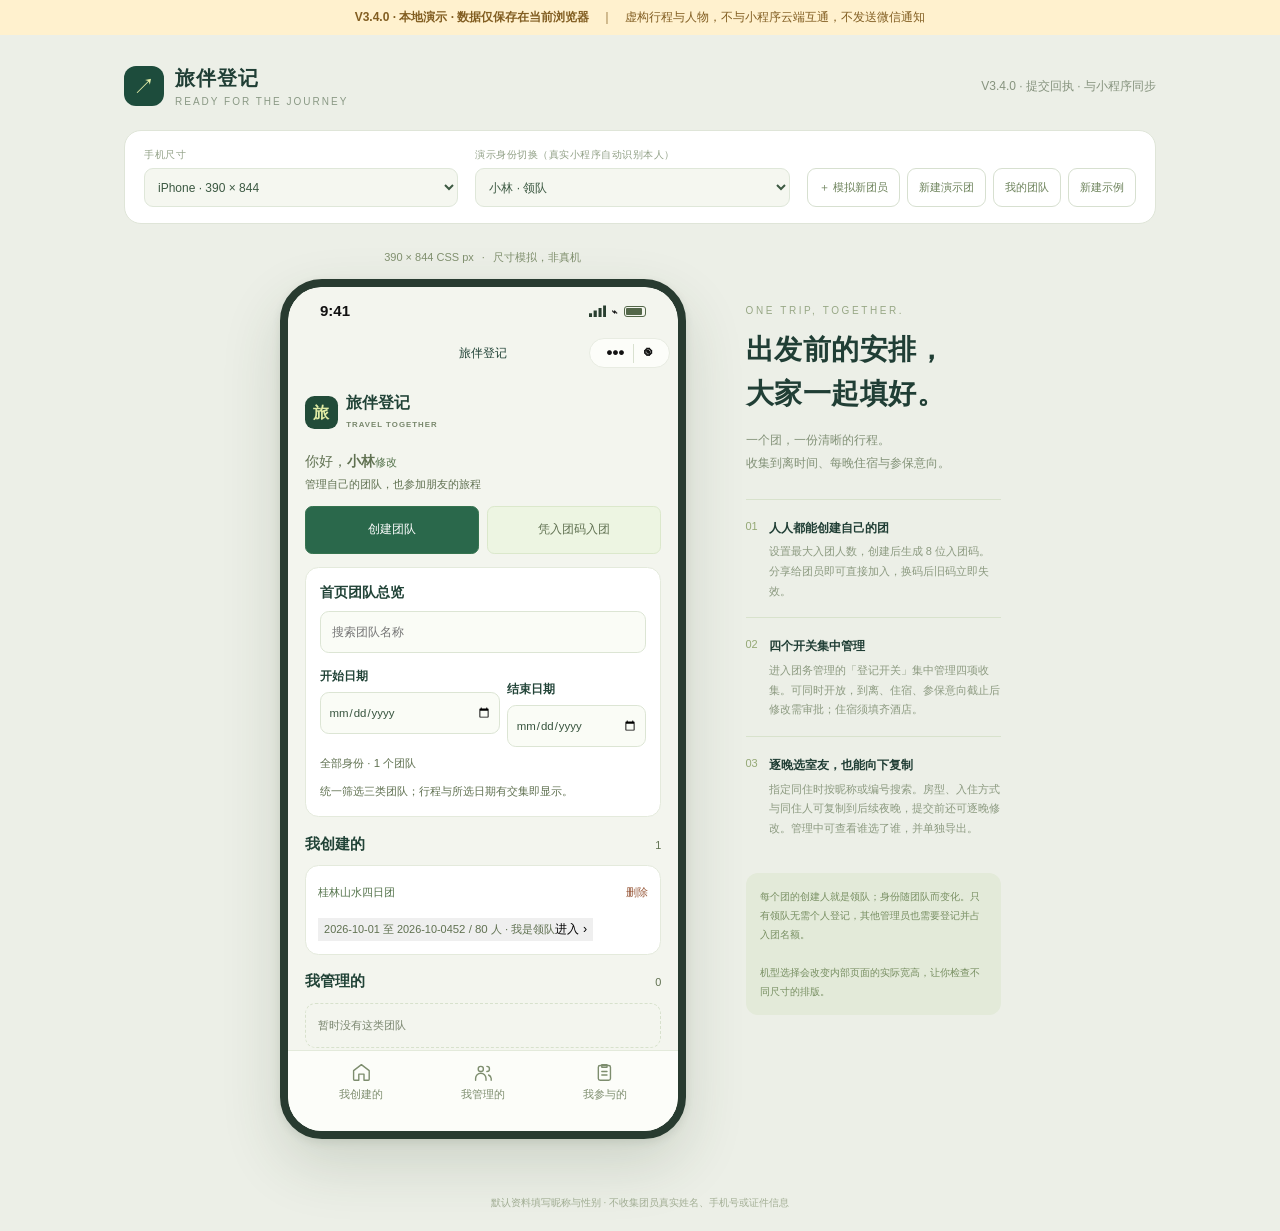
==== commit 17e5994d: "Align travel demo with mini-program and add registration receipts (v3.4.0)" ====
--- a/lvban/index.html
+++ b/lvban/index.html
@@ -1,16 +1,16 @@
 <!doctype html>
 <html lang="zh-CN">
 <head>
-<meta charset="utf-8"><meta name="viewport" content="width=device-width,initial-scale=1"><meta name="theme-color" content="#173e36"><title>旅伴登记 V3.3.1 · 电脑体验版</title>
+<meta charset="utf-8"><meta name="viewport" content="width=device-width,initial-scale=1"><meta name="theme-color" content="#173e36"><title>旅伴登记 V3.4.0 · 电脑体验版</title>
 <style>
 *{box-sizing:border-box}body{margin:0;background:#ecefe7;color:#203e35;font:14px/1.6 -apple-system,BlinkMacSystemFont,"PingFang SC","Microsoft YaHei",sans-serif}button,select{font:inherit}button{cursor:pointer}.demo-strip{background:#fff1ce;color:#825e22;text-align:center;font-size:12px;padding:8px 16px}.host-header{max-width:1080px;margin:auto;padding:27px 24px 20px;display:flex;justify-content:space-between;align-items:center;gap:20px}.host-brand{display:flex;gap:11px;align-items:center}.host-symbol{display:flex;align-items:center;justify-content:center;width:40px;height:40px;background:#1d4c3c;color:#e5efa9;font-size:22px;border-radius:12px}.host-brand strong{font-size:20px;letter-spacing:1px}.host-brand small{display:block;color:#8a9985;font-size:10px;letter-spacing:2px}.host-caption{font-size:12px;color:#86937e}.controls{max-width:1032px;margin:0 auto 25px;background:#fff;border:1px solid #dfe5d8;border-radius:17px;padding:16px 19px;display:flex;gap:17px;align-items:end;flex-wrap:wrap}.control-field{flex:1;min-width:185px}.control-field label{display:block;font-size:10px;color:#91a086;margin-bottom:5px;letter-spacing:.5px}.control-field select{width:100%;background:#f5f7f0;border:1px solid #dfe7d9;border-radius:9px;padding:9px;color:#3c5942;font-size:12px;height:39px}.host-actions{display:flex;gap:7px;flex-wrap:wrap}.host-button{border:1px solid #d7e0d0;background:white;color:#6c825a;border-radius:9px;font-size:11px;height:39px;padding:8px 11px}.host-button:hover{background:#f3f7ed}.preview-layout{display:flex;max-width:1032px;margin:0 auto;justify-content:center;gap:60px;align-items:start;padding:0 16px 46px}.phone-column{flex-shrink:0}.viewport-note{font-size:11px;color:#81916f;display:flex;justify-content:center;gap:8px;margin-bottom:12px}.phone-stage{position:relative;margin:0 auto}.phone-shell{position:absolute;left:0;top:0;transform-origin:0 0;background:#283b30;border:8px solid #283b30;border-radius:42px;box-shadow:0 25px 60px #2c452329,0 3px 8px #2538251a;overflow:hidden}.phone-shell iframe{display:block;border:0;background:#f4f5ef;border-radius:33px}.guide{width:255px;margin-top:54px}.guide-overline{font-size:10px;letter-spacing:2.6px;color:#97a785}.guide h1{font-size:28px;line-height:1.55;letter-spacing:.5px;margin:9px 0 14px;font-weight:650}.guide-intro{font-size:12px;line-height:1.9;color:#839278;margin-bottom:24px}.guide-step{display:flex;gap:11px;padding:16px 0;border-top:1px solid #d8e2cc}.guide-number{color:#94a875;font-size:11px;padding-top:2px}.guide-step strong{font-size:12px;font-weight:600}.guide-step p{margin:4px 0 0;color:#8c9a80;font-size:11px;line-height:1.8}.guide-note{background:#e3ead9;border-radius:12px;padding:14px;margin-top:18px;font-size:10px;color:#788f62;line-height:1.9}.host-toast{position:fixed;bottom:20px;left:50%;transform:translateX(-50%);background:#1c4b39;color:#fff;border-radius:10px;padding:10px 18px;font-size:12px;z-index:10;max-width:90vw}.host-foot{text-align:center;color:#a3af95;font-size:10px;margin:10px 0 20px}@media(max-width:760px){.host-header{padding:20px 17px 16px}.host-caption{display:none}.host-brand strong{font-size:18px}.host-symbol{width:36px;height:36px}.controls{margin:0 16px 20px;padding:13px;gap:11px}.control-field{min-width:130px}.control-field select{font-size:11px}.host-actions{flex-basis:100%;justify-content:flex-end}.host-button{font-size:10px;height:31px;padding:5px 11px}.demo-strip{font-size:10px;padding:8px 10px}.guide{display:none}.preview-layout{padding:0 16px 30px}.viewport-note{font-size:10px}.host-foot{font-size:9px}}
 </style>
-<meta name="description" content="旅伴登记 V3.3.1，参保意向收集支持参保和不参保，保留已有登记；支持行程日期调整和粘贴导入。仅使用浏览器本地演示数据。">
+<meta name="description" content="旅伴登记 V3.4.0，到达离开、住宿和参保意向支持提交回执与记录，网页界面与小程序同步。仅使用浏览器本地演示数据。">
 <link rel="icon" type="image/svg+xml" href="data:image/svg+xml,%3Csvg%20xmlns%3D%22http%3A%2F%2Fwww.w3.org%2F2000%2Fsvg%22%20viewBox%3D%220%200%2032%2032%22%3E%3Crect%20width%3D%2232%22%20height%3D%2232%22%20rx%3D%228%22%20fill%3D%22%23214b38%22%2F%3E%3Cpath%20d%3D%22M8%2023%2017%209m-7%201%207-1%204%207%22%20fill%3D%22none%22%20stroke%3D%22%23e1eca4%22%20stroke-width%3D%223%22%20stroke-linecap%3D%22round%22%20stroke-linejoin%3D%22round%22%2F%3E%3C%2Fsvg%3E">
 </head>
 <body>
-<div class="demo-strip"><strong>V3.3.1 · 本地演示 · 数据仅保存在当前浏览器</strong>　｜　虚构行程与人物，不与小程序云端互通，不发送微信通知</div>
-<header class="host-header"><div class="host-brand"><span class="host-symbol" aria-hidden="true">↗</span><div><strong>旅伴登记</strong><small>READY FOR THE JOURNEY</small></div></div><div class="host-caption">V3.3.1 · 参保意向 · 保留已有登记</div></header>
+<div class="demo-strip"><strong>V3.4.0 · 本地演示 · 数据仅保存在当前浏览器</strong>　｜　虚构行程与人物，不与小程序云端互通，不发送微信通知</div>
+<header class="host-header"><div class="host-brand"><span class="host-symbol" aria-hidden="true">↗</span><div><strong>旅伴登记</strong><small>READY FOR THE JOURNEY</small></div></div><div class="host-caption">V3.4.0 · 提交回执 · 与小程序同步</div></header>
 <section class="controls" aria-label="演示控制"><div class="control-field"><label for="phone-model">手机尺寸</label><select id="phone-model"><option value="375,667">iPhone SE · 375 × 667</option><option value="390,844" selected>iPhone · 390 × 844</option><option value="430,932">iPhone 大屏 · 430 × 932</option><option value="360,800">Android · 360 × 800</option><option value="412,915">Android 大屏 · 412 × 915</option></select></div><div class="control-field"><label for="demo-identity">演示身份切换（真实小程序自动识别本人）</label><select id="demo-identity" aria-label="演示身份"><option>正在载入…</option></select></div><div class="host-actions"><button class="host-button" id="add-guest">＋ 模拟新团员</button><button class="host-button" id="new-trip">新建演示团</button><button class="host-button" id="history-demo">我的团队</button><button class="host-button" id="reset-demo">新建示例</button></div></section>
 <div class="preview-layout"><div class="phone-column"><div class="viewport-note"><span id="dimension-note">390 × 844 CSS px</span><span>·</span><span>尺寸模拟，非真机</span></div><div class="phone-stage" id="phone-stage"><div class="phone-shell" id="phone-shell"><iframe id="phone-app" title="旅伴登记手机应用" width="390" height="844"></iframe></div></div></div><aside class="guide"><div class="guide-overline">ONE TRIP, TOGETHER.</div><h1>出发前的安排，<br>大家一起填好。</h1><p class="guide-intro">一个团，一份清晰的行程。<br>收集到离时间、每晚住宿与参保意向。</p><div class="guide-step"><span class="guide-number">01</span><div><strong>人人都能创建自己的团</strong><p>设置最大入团人数，创建后生成 8 位入团码。分享给团员即可直接加入，换码后旧码立即失效。</p></div></div><div class="guide-step"><span class="guide-number">02</span><div><strong>四个开关集中管理</strong><p>进入团务管理的「登记开关」集中管理四项收集。可同时开放，到离、住宿、参保意向截止后修改需审批；住宿须填齐酒店。</p></div></div><div class="guide-step"><span class="guide-number">03</span><div><strong>逐晚选室友，也能向下复制</strong><p>指定同住时按昵称或编号搜索。房型、入住方式与同住人可复制到后续夜晚，提交前还可逐晚修改。管理中可查看谁选了谁，并单独导出。</p></div></div><div class="guide-note">每个团的创建人就是领队；身份随团队而变化。只有领队无需个人登记，其他管理员也需要登记并占入团名额。<br><br>机型选择会改变内部页面的实际宽高，让你检查不同尺寸的排版。</div></aside></div>
 <div class="host-foot">默认资料填写昵称与性别 · 不收集团员真实姓名、手机号或证件信息</div><div id="host-toast"></div>
@@ -288,6 +288,7 @@
   }
   function supersede(trip,section,memberId) {
     trip.requests.forEach(function(request){ if(request.status==='pending'&&(!section||request.section===section)&&(!memberId||request.memberId===memberId)) { request.status='superseded'; request.reviewedAt=now(); } });
+    Object.keys(trip.members).forEach(function(id){if(!memberId||id===memberId)reconcileSubmissionHistory(trip,trip.members[id]);});
     pruneRequests(trip);
   }
   function sha256(string) {
@@ -509,15 +510,58 @@
     member.sectionTimes[section]={firstSubmittedAt:previousTimes?previousTimes.firstSubmittedAt||'':previouslyFilled?'':stamp,lastModifiedAt:changed?stamp:previousTimes&&previousTimes.lastModifiedAt||''};
     member.sections[section]=value;member.sectionVersions[section]++;
   }
-  function submitSection(trip,id,section,value,reason) {
+  // In the cloud these bounded snapshots live in a separate per-member document.
+  // Keeping the domain representation inline also supports the offline preview.
+  function reconcileSubmissionHistory(trip,member) {
+    if(!member||!member.submissionHistory)return;
+    SECTIONS.forEach(function(section){
+      (member.submissionHistory[section]||[]).forEach(function(entry){
+        if(!entry.requestId)return;
+        var request=trip.requests.find(function(item){return item.id===entry.requestId&&item.memberId===member.id;});
+        if(request){entry.status=request.status;entry.reviewedAt=request.reviewedAt||'';entry.reviewNote=request.reviewNote||'';entry.reviewerId=request.reviewerId||'';entry.effectiveAt=request.status==='approved'?request.reviewedAt||'':'';}
+        else if(entry.status==='pending'){entry.status='superseded';entry.reviewedAt='';}
+      });
+    });
+  }
+  function submissionNames(trip,value,section) {
+    var names={};if(section!=='lodging')return names;
+    value.forEach(function(pref){if(pref.partnerId&&trip.members[pref.partnerId])names[pref.partnerId]=trip.members[pref.partnerId].nickname+' · '+pref.partnerId.slice(-6);});return names;
+  }
+  function retainSubmission(member,section,entry) {
+    if(!member.submissionHistory)member.submissionHistory={};
+    if(!member.submissionHistoryOmitted)member.submissionHistoryOmitted={};
+    var list=member.submissionHistory[section]||[];list.push(copy(entry));member.submissionHistory[section]=list;
+    function remove(key){member.submissionHistory[key].shift();member.submissionHistoryOmitted[key]=(member.submissionHistoryOmitted[key]||0)+1;}
+    while(list.length>20)remove(section);
+    // A 31-night response with long hotel names can be much larger than a yes/no.
+    // Bound total UTF-8 bytes as well as count; always retain each section's latest.
+    while(unescape(encodeURIComponent(JSON.stringify(member.submissionHistory))).length>384*1024){
+      var eligible=SECTIONS.filter(function(key){return (member.submissionHistory[key]||[]).length>1;});
+      if(!eligible.length)break;
+      eligible.sort(function(a,b){return member.submissionHistory[a][0].submittedAt.localeCompare(member.submissionHistory[b][0].submittedAt);});remove(eligible[0]);
+    }
+  }
+  function submissionEntry(trip,member,section,value,stamp,id,request,clientRequestId,reason) {
+    return {id:id,section:section,value:copy(value),names:submissionNames(trip,value,section),submittedAt:stamp,status:request?'pending':'submitted',effectiveAt:request?'':stamp,requestId:request?id:'',reason:reason||'',reviewedAt:'',reviewNote:'',reviewerId:'',clientRequestId:clientRequestId||''};
+  }
+  function submitSection(trip,id,section,value,reason,clientRequestId) {
     var member=memberOf(trip,id,true);sectionName(section);
     if(trip.stages[section]==='pending') fail('此阶段尚未开放');
     var proposed=validateSection(trip,id,section,value),cleanReason=text(reason,'修改原因',200,true);
+    if(clientRequestId!==undefined&&clientRequestId!==null&&clientRequestId!==''){
+      if(typeof clientRequestId!=='string'||!/^[A-Za-z0-9_-]{1,64}$/.test(clientRequestId))fail('提交请求标识无效，请重新提交');
+      var duplicate=(member.submissionHistory&&member.submissionHistory[section]||[]).find(function(entry){return entry.clientRequestId===clientRequestId;});
+      if(duplicate){if(JSON.stringify(duplicate.value)!==JSON.stringify(proposed)||(duplicate.reason||'')!==cleanReason)fail('此提交请求已提交过不同内容，请重新发起');return trip;}
+    }
+    var stamp=now(),entryId=(trip.stages[section]==='open'?'s_':'r_')+(trip.revision+1)+'_'+section;
     supersede(trip,section,id);
     if(trip.stages[section]==='open') {
       commitSection(member,section,proposed);trip.revision++;invalidate(trip);
+      if(!member.sectionSubmissions)member.sectionSubmissions={};member.sectionSubmissions[section]={id:entryId,submittedAt:stamp,effectiveAt:stamp};
+      retainSubmission(member,section,submissionEntry(trip,member,section,proposed,stamp,entryId,false,clientRequestId,cleanReason));
     } else {
-      trip.requests.push({id:'r_'+(trip.revision+1)+'_'+section,memberId:id,section:section,proposed:proposed,baseVersion:member.sectionVersions[section],status:'pending',reason:cleanReason,reviewNote:'',createdAt:now(),reviewedAt:'',reviewerId:''});
+      trip.requests.push({id:entryId,memberId:id,section:section,proposed:proposed,baseVersion:member.sectionVersions[section],status:'pending',reason:cleanReason,reviewNote:'',createdAt:stamp,reviewedAt:'',reviewerId:''});
+      retainSubmission(member,section,submissionEntry(trip,member,section,proposed,stamp,entryId,true,clientRequestId,cleanReason));
       trip.revision++;pruneRequests(trip);
     }
     return trip;
@@ -536,6 +580,10 @@
       commitSection(member,request.section,value);
     }
     request.status=decision;request.reviewNote=cleanNote;request.reviewedAt=now();request.reviewerId=actorId;
+    if(decision==='approved'){
+      if(!member.sectionSubmissions)member.sectionSubmissions={};member.sectionSubmissions[request.section]={id:request.id,submittedAt:request.createdAt||'',effectiveAt:request.reviewedAt};
+    }
+    reconcileSubmissionHistory(trip,trip.members[request.memberId]);
     trip.revision++;invalidate(trip);pruneRequests(trip);approvalAnnouncement(trip,actorId,request);return trip;
   }
   function dateResizeUpdates(trip,actorId,start,end,dates) {
@@ -823,7 +871,7 @@
     result.nights.forEach(function(night){night.address=(isAdmin||canRegister)&&typeof night.address==='string'?night.address:'';});
     result.ticketReminders=((isAdmin||canRegister)&&Array.isArray(trip.ticketReminders)?trip.ticketReminders:[]).map(ticketReminderView);
     result.announcements=announcementsView(trip,id,isOwner||canRegister);result.announcementUnreadCount=result.announcements.filter(function(item){return !item.isRead;}).length;
-    if(isAdmin){result.ownerId=trip.ownerId;result.admins=Object.keys(trip.admins).map(function(key){return copy(trip.admins[key]);});result.adminInviteCode=trip.adminInviteCode;result.registrations=orderedMembers(trip,false).map(memberView);result.requests=copy(trip.requests);result.plans=plans;}
+    if(isAdmin){result.ownerId=trip.ownerId;result.admins=Object.keys(trip.admins).map(function(key){return copy(trip.admins[key]);});result.adminInviteCode=trip.adminInviteCode;result.registrations=orderedMembers(trip,false).map(function(member){var item=memberView(member);delete item.submissionHistory;delete item.submissionHistoryOmitted;return item;});result.requests=copy(trip.requests);result.plans=plans;}
     return result;
   }
   function csvCell(value) {
@@ -913,7 +961,7 @@
     }
     return '\uFEFF'+lines.map(function(line){return line.map(csvCell).join(',');}).join('\r\n');
   }
-  return {migrateTrip:migrateTrip,setMaxMembers:setMaxMembers,rotateJoinCode:rotateJoinCode,setAdmin:setAdmin,deleteTrip:deleteTrip,activeCount:activeCount,datesBetween:datesBetween,transportOptions:transportOptions,createTrip:createTrip,joinTrip:joinTrip,joinAdmin:joinAdmin,setAdminInvite:setAdminInvite,removeAdmin:removeAdmin,setMemberStatus:setMemberStatus,setStage:setStage,setEnrollment:setEnrollment,submitSection:submitSection,reviewRequest:reviewRequest,updateTrip:updateTrip,rename:rename,buildPlan:buildPlan,confirmPlan:confirmPlan,setRoomPairs:setRoomPairs,setRoomAssignments:setRoomAssignments,resetRoomPairs:resetRoomPairs,sectionFilled:sectionFilled,viewTrip:viewTrip,filterMembers:filterMembers,toCSV:toCSV,announcementChangesSince:announcementChangesSince,publishAnnouncement:publishAnnouncement,markAnnouncementsRead:markAnnouncementsRead,deleteAnnouncement:deleteAnnouncement};
+  return {reconcileSubmissionHistory:reconcileSubmissionHistory,migrateTrip:migrateTrip,setMaxMembers:setMaxMembers,rotateJoinCode:rotateJoinCode,setAdmin:setAdmin,deleteTrip:deleteTrip,activeCount:activeCount,datesBetween:datesBetween,transportOptions:transportOptions,createTrip:createTrip,joinTrip:joinTrip,joinAdmin:joinAdmin,setAdminInvite:setAdminInvite,removeAdmin:removeAdmin,setMemberStatus:setMemberStatus,setStage:setStage,setEnrollment:setEnrollment,submitSection:submitSection,reviewRequest:reviewRequest,updateTrip:updateTrip,rename:rename,buildPlan:buildPlan,confirmPlan:confirmPlan,setRoomPairs:setRoomPairs,setRoomAssignments:setRoomAssignments,resetRoomPairs:resetRoomPairs,sectionFilled:sectionFilled,viewTrip:viewTrip,filterMembers:filterMembers,toCSV:toCSV,announcementChangesSince:announcementChangesSince,publishAnnouncement:publishAnnouncement,markAnnouncementsRead:markAnnouncementsRead,deleteAnnouncement:deleteAnnouncement};
 }));
 </script>
 <script id="tour-importer-source" type="text/plain">(function (root, factory) {
@@ -1156,6 +1204,95 @@
   return { parse: parse, mergeExisting: mergeExisting, SAMPLE: SAMPLE };
 }));
 </script>
+<script id="tour-submission-source" type="text/plain">(function (root, factory) {
+  if (typeof module === 'object' && module.exports) module.exports = factory();
+  else root.TourSubmission = factory();
+}(typeof globalThis !== 'undefined' ? globalThis : this, function () {
+  'use strict';
+  var collectionNames={pending:'未开放',open:'登记中',closed:'已截止'};
+  var outcomeNames={submitted:'已提交',pending:'待审批',approved:'审批通过',rejected:'已驳回',superseded:'已失效',legacy:'历史登记'};
+  var roomNames={king:'大床房',twin:'双床房',self:'自行安排'},modeNames={single:'独住整间',designated:'指定同住人',auto:'自动拼房'};
+  function clone(value){return value===undefined?null:JSON.parse(JSON.stringify(value));}
+  function formatTimestamp(value) {
+    if(!value)return '历史未记录';
+    var stamp=Date.parse(value);return Number.isFinite(stamp)?new Date(stamp+8*3600000).toISOString().slice(0,16).replace('T',' '):'历史未记录';
+  }
+  function normalized(section,value) {
+    if(section==='insurance')return value==='yes'||value==='no'?value:null;
+    if(value==null)return null;
+    if(section==='lodging')return Array.isArray(value)?value.map(function(item){return {date:item.date,room:item.room||'',mode:item.room==='self'?'single':item.mode||'single',partnerId:item.mode==='designated'?item.partnerId||'':'',hotel:item.room==='self'?item.hotel||'':''};}).sort(function(a,b){return a.date.localeCompare(b.date);}):null;
+    function point(item){if(!item)return null;return item.unknown?{unknown:true,date:'',time:''}:{unknown:false,date:item.date||'',time:item.time||''};}
+    return {arrival:point(value.arrival),departure:point(value.departure),note:value.note||''};
+  }
+  function sameValue(section,a,b){return JSON.stringify(normalized(section,a))===JSON.stringify(normalized(section,b));}
+  function travelText(value){return !value?'未填写':value.unknown?'时间待定':[value.date,value.time].filter(Boolean).join(' ');}
+  function summary(section,value,names) {
+    names=names||{};
+    if(section==='insurance')return [{label:'参保意向',value:value==='yes'?'参保':value==='no'?'不参保':'尚未登记'}];
+    if(value==null||section==='lodging'&&(!Array.isArray(value)||!value.length))return [{label:'登记情况',value:'尚未登记'}];
+    if(section==='travel')return [{label:'到达',value:travelText(value.arrival)},{label:'离开',value:travelText(value.departure)}].concat(value.note?[{label:'备注',value:value.note}]:[]);
+    return value.map(function(night){return {label:night.date,value:(roomNames[night.room]||'未选择')+(night.room==='self'?(night.hotel?' · '+night.hotel:''):' · '+(modeNames[night.mode]||''))+(night.partnerId?' · 室友：'+(names[night.partnerId]||'原室友已不在本团'):'')};});
+  }
+  function namesFor(trip) {
+    var names={},members=trip.members||[];
+    (Array.isArray(members)?members:Object.keys(members).map(function(id){return members[id];})).concat(trip.registrations||[]).forEach(function(member){names[member.id]=member.nickname+' · '+member.id.slice(-6);});
+    names['@leader']=trip.leaderName||'领队';return names;
+  }
+  function entryView(section,entry,names) {
+    var result=clone(entry);result.statusLabel=outcomeNames[result.status]||'已提交';
+    result.submittedAt=result.submittedAt||'';result.submittedAtLabel=formatTimestamp(result.submittedAt);
+    result.effectiveAt=result.effectiveAt||'';result.effectiveAtLabel=formatTimestamp(result.effectiveAt);
+    result.reviewedAt=result.reviewedAt||'';result.reviewedAtLabel=formatTimestamp(result.reviewedAt);
+    result.reason=result.reason||'';result.reviewNote=result.reviewNote||'';result.legacy=!!result.legacy;
+    result.rows=summary(section,result.value,Object.assign({},names,result.names||{}));return result;
+  }
+  function buildSubmissionState(trip,member,section) {
+    trip=trip||{};member=member||{};
+    var names=namesFor(trip),value=member.sections?clone(member.sections[section]):null;
+    if(section==='insurance'&&value!=='yes'&&value!=='no')value=null;
+    var nights=trip.nights||[],filledNights=section==='lodging'&&Array.isArray(value)?nights.filter(function(night){return value.some(function(item){return item.date===night.date;});}).length:0;
+    var hasEffective=section==='lodging'?Array.isArray(value)&&value.length>0:value!=null;
+    var complete=section==='lodging'?hasEffective&&filledNights===nights.length:hasEffective;
+    var stage=(trip.stages||{})[section]||'pending',requests=(trip.myRequests||trip.requests||[]).filter(function(request){return request.memberId===member.id&&request.section===section;});
+    var records=clone(member.submissionHistory&&member.submissionHistory[section]||[]);
+    var known={};records.forEach(function(entry){known[entry.requestId||entry.id]=entry;});
+    requests.forEach(function(request){
+      var entry=known[request.id];
+      if(!entry){entry={id:request.id,requestId:request.id,section:section,value:clone(request.proposed),submittedAt:request.createdAt||'',reason:request.reason||''};records.push(entry);known[request.id]=entry;}
+      entry.status=request.status;entry.reviewNote=request.reviewNote||'';entry.reviewedAt=request.reviewedAt||'';entry.effectiveAt=request.status==='approved'?request.reviewedAt||'':'';
+    });
+    records.forEach(function(entry){
+      if(entry.status==='pending'&&(stage!=='closed'||!requests.some(function(request){return request.id===(entry.requestId||entry.id)&&request.status==='pending';}))){entry.status='superseded';entry.reviewedAt='';entry.effectiveAt='';}
+    });
+    var metadata=member.sectionSubmissions&&member.sectionSubmissions[section];
+    var effectiveRecord=metadata&&records.find(function(entry){return entry.id===metadata.id;});
+    if(!metadata&&hasEffective){
+      var candidates=records.filter(function(entry){return (entry.status==='submitted'||entry.status==='approved')&&sameValue(section,entry.value,value);});
+      effectiveRecord=candidates.sort(function(a,b){return (b.effectiveAt||b.submittedAt||'').localeCompare(a.effectiveAt||a.submittedAt||'');})[0]||null;
+    }
+    var legacy=hasEffective&&!metadata&&!effectiveRecord;
+    var times=member.sectionTimes&&member.sectionTimes[section]||{};
+    var effective=hasEffective?{value:value,rows:summary(section,value,names),submittedAt:metadata?metadata.submittedAt||'':effectiveRecord?effectiveRecord.submittedAt||'':'',effectiveAt:metadata?metadata.effectiveAt||'':effectiveRecord?effectiveRecord.effectiveAt||'':times.lastModifiedAt||'',legacy:legacy}:null;
+    if(effective){effective.submittedAtLabel=formatTimestamp(effective.submittedAt);effective.effectiveAtLabel=formatTimestamp(effective.effectiveAt);}
+    if(legacy)records.push({id:'legacy_'+section,status:'legacy',legacy:true,value:clone(value),submittedAt:'',effectiveAt:effective.effectiveAt,reason:'',reviewNote:''});
+    records=records.map(function(entry,index){entry._order=index;return entry;}).sort(function(a,b){return (b.submittedAt||b.effectiveAt||'').localeCompare(a.submittedAt||a.effectiveAt||'')||b._order-a._order;}).map(function(entry){delete entry._order;return entryView(section,entry,names);});
+    var pending=records.find(function(entry){return entry.status==='pending';})||null;
+    var hiddenCount=Math.max(0,records.length-20);records=records.slice(0,20);
+    var status=pending?'pending':hasEffective&&!complete?'partial':complete?'submitted':'unsubmitted';
+    var statusLabel={pending:'待审批',partial:'待补全',submitted:'已提交',unsubmitted:'待提交'}[status];
+    var latest=records[0]||null,omitted=member.submissionHistoryOmitted&&member.submissionHistoryOmitted[section]||0;
+    var message='';
+    if(pending)message=hasEffective?'审批通过前，原登记继续有效。':'审批通过后才计入正式登记。';
+    else if(!complete&&hasEffective)message='住宿日期有变化，请补全新增日期后提交。';
+    else if(latest&&latest.status==='rejected')message=hasEffective?'修改申请已驳回，原登记继续有效。':'申请已驳回，请修改后重新提交。';
+    else if(latest&&latest.status==='superseded')message=stage==='open'?'收集已重新开放，请按需重新提交。':'此前申请已失效，请按当前登记要求重新提交。';
+    else if(complete)message='下方为当前生效的登记内容。';
+    else message=stage==='pending'?'此项收集尚未开放。':'请填写并提交此项登记。';
+    return {collectionLabel:collectionNames[stage],status:status,statusLabel:statusLabel,complete:complete,hasEffective:hasEffective,title:pending?'申请已提交，待审批':complete?'提交完成':hasEffective?'待补全':'待提交',progressLabel:section==='lodging'&&hasEffective?'已提交'+filledNights+'/'+nights.length+'晚':'',effective:effective,pending:pending,latest:latest,history:records,historyNote:omitted?'最多保留最近20次提交记录；较早的 '+omitted+' 条记录不再保留。':legacy?'历史版本未记录，仅展示当前生效内容。':hiddenCount?'仅展示最近20次提交记录。':'每项最多保留最近20次提交记录。',message:message};
+  }
+  return {buildSubmissionState:buildSubmissionState,summary:summary,formatTimestamp:formatTimestamp,sameValue:sameValue};
+}));
+</script>
 <script id="mobile-style" type="text/plain">
 :root{--bg:#f3f5ee;--card:#fff;--ink:#214337;--muted:#607151;--line:#e4eadc;--green:#2a684b;--pale:#edf4e5;--lime:#e1eca4;--orange:#9c7838;--warn:#fff6df;--red:#a25e48}*{box-sizing:border-box}body{margin:0;background:var(--bg);font:13px/1.65 -apple-system,BlinkMacSystemFont,"PingFang SC","Microsoft YaHei",sans-serif;color:var(--ink);padding-bottom:85px}button,input,select,textarea{font:inherit}button{cursor:pointer;border:0}button:disabled{cursor:not-allowed;opacity:.44}button:focus-visible,input:focus-visible,textarea:focus-visible,select:focus-visible{outline:2px solid #579161;outline-offset:2px}h1,h2,h3,p{margin:0}svg{display:block}input,select,textarea{width:100%;min-width:0;border:1px solid #dce5d4;border-radius:9px;padding:10px 11px;background:#fff;color:#36533d;min-height:42px;font-size:12px}input:disabled{background:#eef2e7;color:#607151}textarea{min-height:76px;resize:vertical;line-height:1.75}input[type=checkbox]{width:15px;height:15px;min-height:15px;accent-color:#497840;margin:0}.status-bar{display:flex;justify-content:space-between;align-items:center;padding:13px 24px 7px;font-size:11px;font-weight:600;color:#213b2d;background:#f3f5ee}.status-icons{display:flex;align-items:center;gap:5px}.status-signal{width:14px;height:9px;background:linear-gradient(to top,#293f30 0 100%);clip-path:polygon(0 100%,0 65%,18% 65%,18% 100%,27% 100%,27% 42%,46% 42%,46% 100%,56% 100%,56% 22%,74% 22%,74% 100%,83% 100%,83% 0,100% 0,100% 100%)}.status-battery{height:8px;width:17px;border:1px solid #536749;border-radius:2px;position:relative;padding:1px}.status-battery:after{content:'';display:block;height:100%;width:90%;background:#536749;border-radius:1px}.app-header{display:flex;justify-content:space-between;align-items:center;padding:10px 19px 14px;background:var(--bg)}.brand{font-size:16px;font-weight:700;letter-spacing:1px;display:flex;gap:7px;align-items:center}.brand-icon{background:#244b36;color:#e5efa9;border-radius:7px;padding:4px}.wechat-capsule{display:flex;gap:11px;align-items:center;border:1px solid #dae3d1;border-radius:22px;padding:5px 12px;color:#516746;font-weight:700;background:#fafcf6;font-size:13px}.capsule-line{height:12px;border-left:1px solid #d9e1d0}.main{padding:0 17px}.greeting{display:flex;justify-content:space-between;gap:10px;align-items:center;margin:3px 0 15px}.greeting-title{font-size:12px;color:#607151}.greeting-name{font-weight:600;color:#3c6241}.role-badge{font-size:11px;border:1px solid #dce6cd;border-radius:16px;padding:3px 8px;color:#607151;background:#f8fbf3;white-space:nowrap}.hero{position:relative;border-radius:18px;background:#214b38;overflow:hidden;padding:24px 20px;color:white;min-height:215px}.hero:before{content:'';position:absolute;right:-25px;bottom:-1px;width:235px;height:145px;background:#365e3b;clip-path:polygon(0 100%,33% 18%,56% 65%,73% 35%,100% 100%)}.hero:after{content:'';position:absolute;right:8px;bottom:-1px;width:160px;height:110px;background:#537340;clip-path:polygon(0 100%,50% 5%,100% 100%)}.hero-content{position:relative;z-index:1}.hero-overline{font-size:11px;color:#bfd0a5;letter-spacing:2px}.hero h1{font-size:26px;font-weight:600;line-height:1.45;margin:10px 0 8px;max-width:270px;overflow-wrap:anywhere}.hero-dates{font-size:11px;color:#cedbbc}.hero-bottom{display:flex;gap:17px;margin-top:25px;align-items:center}.avatar-group{display:flex;padding-left:0}.avatar{width:26px;height:26px;border:2px solid #214b38;border-radius:50%;background:#dce9b4;display:flex;align-items:center;justify-content:center;color:#607151;font-size:11px;margin-left:-6px}.avatar:first-child{margin-left:0}.avatar:nth-child(2){background:#ede3bc}.avatar:nth-child(3){background:#bed5bf}.hero-count{font-size:11px;color:#e1e9d3}.overview-stats{display:grid;grid-template-columns:repeat(3,1fr);gap:8px;margin:13px 0 22px}.overview-stat{background:#fff;border:1px solid var(--line);border-radius:12px;padding:13px 7px;text-align:center}.overview-stat strong{font-size:20px;line-height:1;font-weight:600}.overview-stat small{font-size:11px;margin-left:2px;color:#607151}.overview-stat span{display:block;font-size:11px;color:#607151;margin-top:5px}.section-heading{display:flex;gap:10px;justify-content:space-between;align-items:center;margin:22px 0 12px}.section-heading h2{font-size:15px;letter-spacing:.2px;font-weight:650}.tiny{font-size:11px;color:#607151}.text-button{background:transparent;color:#607151;font-size:11px;padding:2px 0}.card{background:#fff;border:1px solid var(--line);border-radius:14px;padding:17px;margin:12px 0}.card-title{font-size:13px;font-weight:650}.card-header{display:flex;justify-content:space-between;gap:10px;align-items:center;margin-bottom:13px}.pill{display:inline-block;font-size:11px;padding:3px 8px;border-radius:13px;line-height:1.5;background:#edf3e3;color:#607151;white-space:nowrap}.pill.open{background:#e8f3df;color:#607151}.pill.closed{background:#eff0e9;color:#607151}.pill.pending{background:#fff4d9;color:#805d34}.pill.removed{background:#faeee5;color:#805d34}.pill.rejected{background:#fbeee8;color:#805d34}.pill.approved{background:#e9f2df;color:#607151}.pill.superseded{background:#f1f2ec;color:#607151}.stages{display:flex;gap:8px}.stage-mini{flex:1;background:#f6f8f1;border-radius:9px;padding:10px 5px;text-align:center}.stage-mini strong{display:block;font-size:11px;font-weight:600}.stage-mini span{display:block;font-size:11px;color:#607151;margin-top:3px}.stage-mini.open{background:#edf5e4}.stage-mini.open span{color:#607151}.journey{padding:5px 0}.day{position:relative;display:grid;grid-template-columns:38px 1fr;gap:10px;padding-bottom:19px}.day:last-child{padding-bottom:0}.day:not(:last-child):before{content:'';position:absolute;left:17px;top:35px;height:calc(100% - 33px);border-left:1px dashed #d0ddb9}.day-num{width:35px;height:35px;background:#f1f5e8;border-radius:10px;text-align:center;padding-top:3px;line-height:1.2;color:#607151}.day-num small{font-size:8px;display:block}.day-num strong{font-size:14px}.day-date{font-size:11px;color:#607151;margin-top:1px}.day-plan{font-size:12px;line-height:1.85;color:#536e48;margin-top:4px;white-space:pre-wrap;overflow-wrap:anywhere}.day-hotel{display:flex;gap:5px;align-items:start;font-size:11px;color:#607151;margin-top:6px;line-height:1.8}.day-hotel svg{margin-top:3px;flex-shrink:0}.transport-heading{display:flex;gap:9px;align-items:center}.icon-tile{background:#f0f5e6;color:#607151;padding:8px;border-radius:10px}.transport-direction{font-size:12px;font-weight:600}.transport-caption{font-size:11px;color:#607151;margin-top:2px}.transport-suggestion{font-size:11px;line-height:1.9;color:#607151;margin:12px 0;white-space:pre-wrap;overflow-wrap:anywhere}.sale-row{display:flex;justify-content:space-between;gap:8px;border-top:1px solid #edf1e6;padding-top:11px;align-items:center}.sale-time{font-size:11px;color:#607151}.sale-time strong{display:block;font-size:11px;color:#607151;font-weight:500;margin-top:3px}.reminder-button{border:1px solid #dce8cc;background:#f6faef;border-radius:8px;color:#607151;padding:7px 9px;font-size:11px}.local-note{font-size:11px;color:#607151;text-align:center;margin:12px 0 22px;line-height:1.8}.page-heading{margin:5px 0 18px}.page-heading h1{font-size:24px;font-weight:650;letter-spacing:.3px}.page-heading p{color:#607151;font-size:11px;margin-top:5px;line-height:1.9}.segmented{display:flex;border:1px solid #e1e8d6;background:#eaf0e0;border-radius:11px;padding:4px;gap:4px;margin:15px 0}.segment{flex:1;min-width:0;padding:9px 3px;background:transparent;border-radius:8px;color:#607151;font-size:11px;white-space:nowrap}.segment.active{background:#fff;color:#547843;box-shadow:0 2px 5px #536c3010;font-weight:600}.segment small{display:inline-block;font-size:8px;margin-left:3px;color:#607151}.notice{font-size:11px;line-height:1.9;color:#607151;background:#eef5e4;border:1px solid #dfebcc;border-radius:11px;padding:12px 13px;margin:12px 0}.notice.warn{background:#fff7e7;border-color:#f0e7ce;color:#805d34}.notice.gray{background:#f0f2eb;border-color:#e2e7d8;color:#607151}.field{margin:13px 0}.field:first-child{margin-top:0}.field:last-child{margin-bottom:0}.field-label{font-size:11px;font-weight:600;display:block;margin-bottom:7px}.field-label .optional{font-size:11px;font-weight:400;color:#607151;margin-left:5px}.field-hint{font-size:11px;color:#607151;line-height:1.8;margin-top:7px}.nickname-row{display:flex;align-items:center;gap:13px}.nickname-row label{font-size:11px;white-space:nowrap;color:#607151}.nickname-row input{height:39px;min-height:39px;background:#fafcf6}.travel-part+.travel-part{border-top:1px solid #edf1e7;padding-top:19px;margin-top:19px}.travel-title{display:flex;justify-content:space-between;gap:10px;align-items:center;margin-bottom:11px}.travel-title strong{font-size:12px;font-weight:600}.unknown-label{display:flex;gap:6px;align-items:center;color:#607151;font-size:11px}.date-time{display:grid;grid-template-columns:1.35fr 1fr;gap:8px}.date-time input{padding:10px 7px;font-size:11px}.night+.night{border-top:1px solid #e9efdf;margin-top:20px;padding-top:18px}.night-heading{display:flex;gap:8px;justify-content:space-between;align-items:center;margin-bottom:5px}.night-date{font-size:12px;font-weight:600}.night-hotel{font-size:11px;color:#607151;line-height:1.8;margin-bottom:12px;overflow-wrap:anywhere}.room-options{display:grid;grid-template-columns:repeat(3,1fr);gap:7px}.room-option{border:1px solid #e0e8d4;border-radius:9px;padding:10px 5px;font-size:11px;color:#607151;background:#fff}.room-option.active{border-color:#98b47c;background:#f0f7e6;color:#607151;font-weight:600}.night-extra{padding:12px;background:#f7f9f2;border-radius:10px;margin-top:10px}.night-extra .field{margin:10px 0}.night-extra .field:first-child{margin-top:0}.night-extra .field:last-child{margin-bottom:0}.night-extra select,.night-extra input{font-size:11px;min-height:38px;padding:8px 9px}.night-help{font-size:11px;color:#607151;line-height:1.9;margin-top:8px}.insurance-options{display:grid;gap:10px}.insurance-option{background:#fff;border:1px solid #e0e8d6;border-radius:11px;padding:14px;display:flex;align-items:center;gap:11px;text-align:left;color:#607151}.insurance-option.active{border-color:#94b179;background:#f0f7e6}.radio{width:15px;height:15px;border:1px solid #c5d5b5;border-radius:50%;flex-shrink:0}.insurance-option.active .radio{border:5px solid #6f9951}.insurance-option strong{font-size:12px;font-weight:600}.insurance-option small{display:block;color:#607151;font-size:11px;margin-top:3px}.submit{width:100%;display:flex;gap:8px;justify-content:center;align-items:center;background:#2c684a;color:#fff;border-radius:11px;padding:13px;font-size:12px;font-weight:600;min-height:44px;margin-top:16px}.submit.secondary{background:#edf4e3;border:1px solid #dce8cc;color:#607151}.small-button{display:inline-flex;align-items:center;justify-content:center;gap:5px;background:#edf5e2;border:1px solid #dbe8cb;color:#607151;border-radius:8px;padding:7px 10px;font-size:11px;white-space:nowrap}.small-button.primary{background:#35734f;border-color:#35734f;color:#fff}.small-button.danger{color:#805d34;background:#faf3e8;border-color:#eadcc7}.summary-lines{display:grid;gap:7px;font-size:11px;color:#607151;line-height:1.85}.summary-line{display:flex;gap:10px;justify-content:space-between;align-items:start}.summary-line strong{font-weight:500;color:#607151;text-align:right;overflow-wrap:anywhere;max-width:76%}.summary-stack{color:#607151;font-size:11px;line-height:1.9;white-space:pre-wrap;overflow-wrap:anywhere}.effective-title{font-size:11px;color:#607151;margin-bottom:9px}.request-mini{font-size:11px;color:#607151;line-height:1.9}.request-mini+.request-mini{border-top:1px solid #eaf0df;margin-top:10px;padding-top:10px}.request-mini-title{display:flex;justify-content:space-between;gap:8px;margin-bottom:5px}.readonly-state{text-align:center;padding:36px 19px}.empty-icon{display:inline-flex;background:#edf4e2;color:#607151;padding:17px;border-radius:50%;margin-bottom:15px}.readonly-state h2{font-size:17px;font-weight:600}.readonly-state p{font-size:11px;color:#607151;line-height:1.9;margin-top:9px}.bottom-nav{position:fixed;bottom:0;left:0;right:0;z-index:20;display:flex;justify-content:space-around;background:#ffffffed;backdrop-filter:blur(12px);border-top:1px solid #e1e8d7;padding:9px 12px 18px}.nav-item{flex:1;display:flex;gap:3px;flex-direction:column;align-items:center;padding:4px;background:transparent;color:#607151;font-size:11px;position:relative}.nav-item.active{color:#4f7a40;font-weight:600}.nav-icon{padding:5px 12px;border-radius:12px}.nav-item.active .nav-icon{background:#eff5e5}.nav-dot{position:absolute;width:5px;height:5px;background:#cdb179;border-radius:50%;left:calc(50% + 11px);top:8px}.admin-metrics{display:grid;grid-template-columns:repeat(3,1fr);gap:8px;margin:16px 0}.metric{background:#fff;border:1px solid var(--line);border-radius:12px;padding:13px 7px;text-align:center}.metric strong{font-size:23px;font-weight:600;line-height:1.2;color:#607151}.metric span{display:block;font-size:11px;color:#607151;margin-top:4px}.roster-filter{display:flex;gap:9px;align-items:center;flex-wrap:wrap;margin:12px 0}.filter{background:transparent;color:#607151;font-size:11px;padding:5px 10px;border:1px solid transparent;border-radius:15px}.filter.active{background:#f8fbf2;border-color:#dce7cd;color:#607151}.member-row{border-top:1px solid #edf1e6;padding:15px 0}.member-row:first-child{border:0;padding-top:0}.member-row:last-child{padding-bottom:0}.member-top{display:flex;justify-content:space-between;gap:10px;align-items:center}.member-name{font-size:12px;font-weight:600;color:#597648}.member-meta{font-size:11px;color:#607151;margin-top:4px}.member-stages{display:flex;gap:7px;margin-top:10px}.member-stage{background:#f4f7ee;border-radius:5px;padding:3px 6px;font-size:11px;color:#607151}.member-stage.done{background:#edf4e2;color:#607151}.member-detail{border-top:1px dashed #e6eeda;margin-top:11px;padding-top:10px}.member-detail summary{font-size:11px;color:#607151;cursor:pointer}.member-detail .summary-stack{margin-top:8px}.stage-full{position:relative}.stage-full-head{display:flex;gap:10px;align-items:center;margin-bottom:10px}.stage-index{width:26px;height:26px;background:#f0f5e7;display:flex;align-items:center;justify-content:center;border-radius:8px;color:#607151;font-size:11px}.stage-full-head h3{font-size:13px;font-weight:600;flex:1}.stage-text{font-size:11px;color:#607151;line-height:1.9}.stage-actions{display:flex;justify-content:space-between;align-items:center;margin-top:13px;gap:10px}.stage-progress{font-size:11px;color:#607151}.request-card-title{display:flex;gap:8px;justify-content:space-between;align-items:center}.request-card-title strong{font-size:12px;font-weight:600}.request-section{font-size:11px;color:#607151;margin-top:4px}.compare{display:grid;gap:8px;margin-top:14px}.compare-box{padding:11px;border:1px solid #e8eede;background:#f7faf2;border-radius:9px}.compare-box.after{background:#f0f7e6;border-color:#dfedcd}.compare-label{font-size:11px;color:#607151;letter-spacing:.2px;margin-bottom:5px}.compare-box.after .compare-label{color:#607151}.review-reason{font-size:11px;color:#607151;line-height:1.8;margin-top:10px;white-space:pre-wrap}.review-buttons{display:flex;gap:8px;margin-top:12px}.review-buttons .small-button{flex:1;min-height:35px}.settings-row{display:flex;justify-content:space-between;gap:10px;align-items:center;padding:14px 0;border-top:1px solid #eef2e6}.settings-row:first-child{border:0;padding-top:0}.settings-row:last-child{padding-bottom:0}.settings-row strong{font-size:12px;font-weight:600}.settings-row p{font-size:11px;color:#607151;margin-top:3px;line-height:1.8}.settings-row button{flex-shrink:0}.admin-person{display:flex;justify-content:space-between;gap:8px;align-items:center;font-size:11px;margin:11px 0;color:#607151}.invite-code{background:#f4f8ec;border:1px dashed #cadcbc;border-radius:9px;padding:13px;letter-spacing:1px;font-size:12px;color:#607151;word-break:break-all;margin-top:12px}.night-tabs{display:flex;gap:7px;overflow-x:auto;padding-bottom:4px;margin:15px 0}.night-tab{flex:1;min-width:91px;padding:11px 9px;text-align:left;background:#edf2e3;border:1px solid #e0e8d2;color:#607151;border-radius:10px}.night-tab.active{background:#f8fcf0;border-color:#a8c38c;color:#607151}.night-tab strong{display:block;font-size:11px;font-weight:600}.night-tab span{font-size:11px;display:block;max-width:130px;overflow:hidden;text-overflow:ellipsis;white-space:nowrap;margin-top:3px}.room-grid{display:grid;grid-template-columns:1fr 1fr;gap:9px}.room-card{padding:13px 11px;background:#fff;border:1px solid var(--line);border-radius:11px}.room-card.topical{background:#f3f9e9;border-color:#dfedcf}.room-card-head{display:flex;justify-content:space-between;gap:8px;font-size:11px;color:#607151}.room-names{font-size:12px;font-weight:600;color:#607151;line-height:1.8;margin-top:7px;overflow-wrap:anywhere}.room-source{font-size:11px;color:#607151;line-height:1.9;margin-top:4px}.room-card.topical .room-source{color:#607151}.room-info{font-size:11px;color:#607151;line-height:1.9;display:flex;justify-content:space-between;gap:9px;align-items:center;margin:11px 0 14px}.room-hotel{font-size:11px;color:#607151;line-height:1.9;margin-bottom:13px}.pending-person{font-size:11px;line-height:1.9;margin-top:7px;color:#805d34}.confirmed-room{display:flex;justify-content:space-between;gap:12px;align-items:start}.confirmed-room h3{font-size:13px;font-weight:600;color:#607151}.confirmed-room p{font-size:11px;line-height:1.9;color:#607151;margin-top:5px}.modal-backdrop{position:fixed;inset:0;background:#233e305c;z-index:50;display:flex;align-items:flex-end;padding:12px;backdrop-filter:blur(3px)}.modal{width:100%;max-height:calc(100dvh - 48px);overflow:auto;background:#fff;border-radius:18px;padding:21px 18px;box-shadow:0 -5px 35px #233e3012}.modal h2{font-size:18px;line-height:1.5;font-weight:600;color:#547443}.modal-intro{font-size:11px;line-height:1.9;color:#607151;margin:8px 0 17px}.modal-actions{display:flex;gap:8px;margin-top:17px}.modal-actions button{flex:1;margin-top:0}.cancel{background:#f4f7ee;color:#607151;border:1px solid #e2ead7;border-radius:10px;padding:12px;font-size:11px}.modal-section{padding-top:17px;margin-top:17px;border-top:1px solid #e8efdf}.modal-section-title{font-size:11px;font-weight:600;color:#607151;margin-bottom:12px}.date-pair{display:grid;grid-template-columns:1fr 1fr;gap:9px}.date-pair input{padding:9px 7px;font-size:11px}.toast{position:fixed;z-index:90;left:20px;right:20px;bottom:96px;max-width:430px;margin:auto;border-radius:11px;background:#2e6244;color:white;padding:13px 16px;font-size:11px;line-height:1.8;box-shadow:0 5px 30px #29503220;pointer-events:none}.toast.error{background:#987950}.sr-only{position:absolute;left:-9999px;width:1px;height:1px;overflow:hidden}.footnote{font-size:11px;color:#607151;text-align:center;margin:18px 0 25px;line-height:1.9}.empty-list{text-align:center;font-size:11px;color:#607151;padding:22px 7px}.admin-only-note{font-size:11px;color:#607151;line-height:1.8;text-align:center;padding:7px 0 0}.compact-info{font-size:11px;color:#607151;line-height:1.9;margin-top:10px}@media(max-width:375px){.main{padding:0 14px}.card{padding:15px}.hero{padding:23px 18px}.hero h1{font-size:24px}.date-time{grid-template-columns:1.25fr 1fr}.date-time input{font-size:11px;padding:10px 6px}.segment{font-size:11px}.room-card{padding:12px 10px}.room-names{font-size:11px}.night-tab{min-width:84px}.night-tab strong{font-size:11px}.date-pair{grid-template-columns:1fr}.app-header{padding-left:17px;padding-right:17px}.page-heading h1{font-size:23px}.request-card-title strong{font-size:11px}}@media(min-width:420px){.main{padding:0 21px}.card{padding:19px}.hero{padding:26px 22px}.hero h1{font-size:28px}.room-card{padding:15px 13px}.room-names{font-size:13px}}
 
@@ -1174,23 +1311,181 @@
 .announcement-title{font-size:14px;line-height:1.65;margin:10px 0 5px;white-space:pre-wrap;overflow-wrap:anywhere}.announcement-change-link,.announcement-private{display:block;margin-top:10px;font-size:11px;color:#557449}.announcement-change{margin-top:16px}.announcement-change h3{font-size:12px}.announcement-change .compare{margin-top:7px}.notice-preview+.notice-preview{border-top:1px solid #e5ebdf;margin-top:18px;padding-top:6px}.announcement-entry{display:inline-flex;align-items:center;gap:4px;border:1px solid #dce6cd;background:#f8fbf3;color:#607151;border-radius:18px;font-size:11px;padding:5px 8px;white-space:nowrap;flex-shrink:0}.announcement-entry.unread{background:#fff0d2;border-color:#e1bc75;color:#865b21}.announcement-count{display:inline-flex;align-items:center;justify-content:center;min-width:18px;height:18px;background:#b86639;border-radius:12px;color:#fff;font-size:10px;padding:0 4px}.greeting-title .text-button{margin-left:7px}.announcement-card{display:block;width:100%;text-align:left;cursor:pointer;color:var(--ink)}.announcement-card.unread{border-left:3px solid #bd8745;background:#fffcf4}.announcement-meta{display:flex;justify-content:space-between;align-items:center;gap:8px;font-size:10px;color:var(--muted);margin-bottom:8px}.announcement-content{white-space:pre-wrap;overflow-wrap:anywhere;font-size:13px;line-height:1.8}.announcement-toolbar{display:flex;align-items:center;justify-content:space-between;gap:10px;margin:14px 0}.announcement-category{display:flex;gap:8px;margin:12px 0}.announcement-category button{flex:1}.announcement-category button.active{background:#2c684a;color:#fff;border-color:#2c684a}.announcement-footer{display:flex;justify-content:space-between;gap:10px;margin-top:10px;color:var(--muted);font-size:10px}.announcement-detail .announcement-content{font-size:14px}.announcement-compose-count{text-align:right;font-size:11px;color:var(--muted);margin-top:5px}.announcement-compose-count.over-limit{color:#a14d35}
 .transport-card.inbound .transport-heading{background:#e2ebef;border-bottom-color:#abc3cd}.transport-card.inbound .transport-direction{color:#30576a}.transport-card.inbound .icon-tile{background:#f0f5f8;color:#527889}
 
-/* V3.3.1: readable announcement metadata on phone screens. */
+/* V3.4.0: readable announcement metadata on phone screens. */
 .announcement-meta,.announcement-footer,.announcement-compose-count,.announcement-change-link,.announcement-private{font-size:12px;line-height:1.8;color:#596b4e}
 .announcement-meta,.announcement-footer,.announcement-toolbar{flex-wrap:wrap;overflow-wrap:anywhere}
 .announcement-compose-count.over-limit{color:#a14d35}
 #modal-form .field-hint{font-size:12px;color:#596b4e}
 .editor-menu{display:grid;grid-template-columns:repeat(6,minmax(0,1fr));gap:10px;margin:16px 0}.editor-menu-button{grid-column:span 2;min-width:0;display:flex;flex-direction:column;align-items:flex-start;gap:8px;text-align:left;background:#fff;color:#214337;border:1px solid var(--line);border-radius:12px;padding:16px 11px;min-height:118px}.editor-menu-button:nth-child(n+4){grid-column:span 3;min-height:100px}.editor-menu-button strong{font-size:13px;line-height:1.5}.editor-menu-button small{font-size:11px;line-height:1.7;color:#607151;overflow-wrap:anywhere}.editor-menu-button .icon-tile{padding:6px}.date-impact{overflow-wrap:anywhere}.date-impact p+p{margin-top:8px}.date-impact strong{display:block}.basic-date-note{margin-top:8px}
 
+/* Native phone parity. Values mirror the mini-program's 750-rpx layout.
+   This stylesheet is embedded in the phone iframe only, never the desktop shell. */
+:root{--rpx:calc(100vw / 750);--bg:#f3f5ee;--ink:#214337;--muted:#607151;--line:#e4eadc}
+html{max-width:100%;scroll-padding-top:calc(20 * var(--rpx))}
+body{background:var(--bg);color:var(--ink);font-family:-apple-system,BlinkMacSystemFont,"PingFang SC","Microsoft YaHei",sans-serif;font-size:calc(24 * var(--rpx));line-height:1.65;margin:0;padding-bottom:calc(calc(160 * var(--rpx)) + max(env(safe-area-inset-bottom),18px));overflow-wrap:break-word}
+*,*::before,*::after{box-sizing:border-box}
+input,select,textarea,button{font-family:inherit;max-width:100%}
+button{touch-action:manipulation}
+input,select,textarea{font-size:calc(24 * var(--rpx));color:#36533d;min-height:calc(82 * var(--rpx));padding:calc(18 * var(--rpx)) calc(20 * var(--rpx));border:calc(1 * var(--rpx)) solid #dce5d4;border-radius:calc(17 * var(--rpx));background:#fafcf6}
+input[type=date],input[type=time],input[type=datetime-local]{display:block;min-width:0;max-width:100%;font-size:calc(23 * var(--rpx))}
+input[type=checkbox]{width:calc(28 * var(--rpx));height:calc(28 * var(--rpx));min-height:0;padding:0}
+textarea{min-height:calc(165 * var(--rpx));line-height:1.8;resize:vertical}
+.status-bar{height:44px;padding:12px 32px 7px;align-items:center;font-size:15px;font-weight:600;color:#111;background:var(--bg)}
+.status-icons{gap:6px}.status-signal{width:17px;height:12px}.status-battery{width:22px;height:11px;border-radius:3px}
+.app-header{height:44px;position:relative;justify-content:center;padding:0 96px;background:var(--bg);margin:0}
+.app-header .brand,.app-header .app-title,.app-header .native-page-title{display:block;min-width:0;margin:0;font-size:17px;font-weight:600;line-height:1.4;text-align:center;color:#111;white-space:nowrap;overflow:hidden;text-overflow:ellipsis}
+.app-header .brand-icon{display:none}
+.app-header .wechat-capsule{position:absolute;right:8px;top:7px;height:30px;min-width:81px;display:flex;align-items:center;justify-content:center;padding:4px 10px;gap:9px;border:1px solid #e8ece2;border-radius:18px;background:#fcfdf9;color:#111;font-size:17px}
+.app-header .capsule-line{height:19px;background:#e8ece2}
+.app-header .native-back,.app-header .header-back{position:absolute;left:12px;top:5px;display:flex;align-items:center;justify-content:center;width:34px;height:34px;margin:0;padding:0;background:transparent;border:0;color:#203e35;font-size:25px;line-height:1}
+.main{padding:calc(24 * var(--rpx)) calc(32 * var(--rpx)) 0;min-width:0}
+.card{padding:calc(28 * var(--rpx));margin:calc(22 * var(--rpx)) 0;border:calc(1 * var(--rpx)) solid #e4eadc;border-radius:calc(26 * var(--rpx));background:#fff;min-width:0;overflow:hidden}
+.card-title,.card h2.card-title{font-size:calc(26 * var(--rpx));line-height:1.65;font-weight:650;margin:0 0 calc(12 * var(--rpx));color:#214337}
+.card-header{gap:calc(16 * var(--rpx));min-width:0}.card-header>h2,.card-header>strong,.card-header>div{min-width:0}
+.card-header .card-title{margin-bottom:0}
+.page-heading{margin:0 0 calc(26 * var(--rpx))}.page-heading h1{font-size:calc(44 * var(--rpx));font-weight:650;line-height:1.4;margin:0 0 calc(9 * var(--rpx));letter-spacing:0}
+.page-heading p{font-size:calc(22 * var(--rpx));line-height:1.9;color:#607151;margin:0}
+.section-heading{display:flex;align-items:center;justify-content:space-between;gap:calc(16 * var(--rpx));margin:calc(32 * var(--rpx)) 0 calc(18 * var(--rpx));padding:0}
+.section-heading h2,.section-title{flex:1;min-width:0;font-size:calc(28 * var(--rpx));font-weight:650;line-height:1.5;color:#214337}
+.tiny{font-size:calc(21 * var(--rpx));line-height:1.7;color:#607151}
+.small-title{font-size:calc(24 * var(--rpx));line-height:1.7;font-weight:600}
+.field-label{font-size:calc(23 * var(--rpx));font-weight:600;line-height:1.7;margin:calc(24 * var(--rpx)) 0 calc(12 * var(--rpx))}
+.field-hint,.compact-info,.muted{font-size:calc(22 * var(--rpx));line-height:1.85;color:#607151;white-space:normal}
+.field-hint{margin-top:calc(12 * var(--rpx))}.footnote,.local-note,.admin-only-note{font-size:calc(21 * var(--rpx));line-height:1.9;color:#6e7f60;margin:calc(30 * var(--rpx)) calc(6 * var(--rpx));text-align:center}
+.text-button{display:inline-flex;align-items:center;justify-content:center;min-width:0;width:auto;max-width:100%;padding:calc(8 * var(--rpx)) 0;margin:0;background:transparent;color:#54734b;font-size:calc(22 * var(--rpx));font-weight:400;line-height:1.6;white-space:nowrap;flex-shrink:0}
+.submit{display:flex;align-items:center;justify-content:center;gap:calc(12 * var(--rpx));width:100%;min-width:0;padding:calc(22 * var(--rpx)) calc(24 * var(--rpx));margin:calc(20 * var(--rpx)) 0 0;border:0;border-radius:calc(18 * var(--rpx));background:#2a684b;color:#fff;font-size:calc(24 * var(--rpx));font-weight:600;line-height:1.6;white-space:normal}
+.submit.secondary,.small-button.secondary{background:#eaf2df;color:#45693e}
+.small-button{min-width:0;padding:calc(16 * var(--rpx)) calc(18 * var(--rpx));border-radius:calc(14 * var(--rpx));font-size:calc(22 * var(--rpx));line-height:1.6;white-space:normal}
+.small-button.primary{background:#2a684b;color:#fff}.danger,.text-button.danger{color:#975738}
+.pill{padding:calc(6 * var(--rpx)) calc(15 * var(--rpx));border-radius:999px;background:#edf4e5;color:#607151;font-size:calc(21 * var(--rpx));line-height:1.6;flex-shrink:0;max-width:100%}
+.notice{font-size:calc(22 * var(--rpx));line-height:1.9;color:#607151;background:#eef5e4;border:calc(1 * var(--rpx)) solid #dfebcc;border-radius:calc(20 * var(--rpx));padding:calc(20 * var(--rpx)) calc(23 * var(--rpx));margin:calc(20 * var(--rpx)) 0}
+.notice.warn{background:#fff7e7;border-color:#f0e7ce;color:#805d34}.notice.gray{background:#f0f2eb;border-color:#e2e7d8;color:#607151}
+.summary-stack{font-size:calc(23 * var(--rpx));line-height:1.8;white-space:pre-wrap;overflow-wrap:anywhere}
+/* Greeting, hero and overview match form/form.wxss. */
+.greeting{display:flex;align-items:center;justify-content:space-between;gap:calc(14 * var(--rpx));margin:0 0 calc(26 * var(--rpx));color:#607151;font-size:calc(22 * var(--rpx));min-width:0}
+.greeting-title,.greeting-identity{display:flex;align-items:center;flex-wrap:wrap;gap:0 calc(8 * var(--rpx));flex:1;min-width:0;font-size:calc(22 * var(--rpx));color:#607151}
+.greeting-name{font-weight:600;color:#3c6241;overflow-wrap:anywhere}
+.greeting-title .text-button{font-size:calc(20 * var(--rpx));margin:0 0 0 calc(6 * var(--rpx));padding:calc(8 * var(--rpx));line-height:1.6}
+.announcement-entry{display:inline-flex;align-items:center;gap:calc(9 * var(--rpx));flex-shrink:0;width:auto;padding:calc(10 * var(--rpx)) calc(18 * var(--rpx));margin:0;min-height:calc(54 * var(--rpx));border:calc(1 * var(--rpx)) solid #dce6cd;border-radius:calc(28 * var(--rpx));background:#f8fbf3;color:#607151;font-size:calc(22 * var(--rpx));line-height:1.5;white-space:nowrap}
+.announcement-entry.unread{color:#8a531c;border-color:#e9c781;background:#fff2d7}
+.announcement-count{font-size:calc(19 * var(--rpx));line-height:1.5;font-weight:650;min-width:calc(30 * var(--rpx));height:auto;padding:0 calc(5 * var(--rpx));border-radius:calc(20 * var(--rpx));background:#b4642a;color:#fff}
+.hero{position:relative;overflow:hidden;background:#214b38;border-radius:calc(32 * var(--rpx));padding:calc(34 * var(--rpx)) calc(34 * var(--rpx)) calc(40 * var(--rpx));color:#fff;min-height:calc(350 * var(--rpx))}
+.hero::before{right:calc(-70 * var(--rpx));bottom:0;width:calc(450 * var(--rpx));height:calc(230 * var(--rpx));clip-path:polygon(0 100%,50% 0,100% 100%);background:#365e3b}
+.hero::after{right:calc(28 * var(--rpx));bottom:0;width:calc(240 * var(--rpx));height:calc(170 * var(--rpx));clip-path:polygon(0 100%,50% 0,100% 100%);background:#4f703f}
+.hero-content{position:relative;z-index:1}.hero-top{display:flex;align-items:center;justify-content:space-between;gap:calc(12 * var(--rpx))}
+.hero-overline{font-size:calc(18 * var(--rpx));letter-spacing:calc(3 * var(--rpx));color:#bfcea6}
+.hero h1{font-size:calc(48 * var(--rpx));font-weight:600;line-height:1.45;margin:calc(20 * var(--rpx)) 0 calc(14 * var(--rpx));max-width:calc(580 * var(--rpx));word-break:break-all}
+.hero-dates{font-size:calc(23 * var(--rpx));color:#cedbbc;line-height:1.7}
+.hero-bottom{display:flex;align-items:center;gap:calc(22 * var(--rpx));margin-top:calc(42 * var(--rpx))}.avatar-group{display:flex;padding-left:calc(8 * var(--rpx));flex-shrink:0}
+.avatar{width:calc(48 * var(--rpx));height:calc(48 * var(--rpx));border:calc(4 * var(--rpx)) solid #214b38;border-radius:50%;background:#dce9b4;color:#607151;font-size:calc(20 * var(--rpx));margin-left:calc(-8 * var(--rpx))}
+.avatar:first-child{margin-left:0}.avatar:nth-child(2){background:#ede3bc}.avatar:nth-child(3){background:#bed5bf}
+.hero-count{font-size:calc(22 * var(--rpx));color:#e1e9d3;min-width:0}
+.hero-edit{width:auto;flex-shrink:0;padding:calc(6 * var(--rpx)) 0 calc(6 * var(--rpx)) calc(14 * var(--rpx));margin:0;background:transparent;color:#dae6c9;font-size:calc(21 * var(--rpx));line-height:1.7;white-space:nowrap}
+.overview-stats{display:flex;gap:calc(14 * var(--rpx));margin:calc(22 * var(--rpx)) 0 calc(36 * var(--rpx))}
+.overview-stat{flex:1;min-width:0;padding:calc(22 * var(--rpx)) calc(8 * var(--rpx));border:calc(1 * var(--rpx)) solid #e4eadc;border-radius:calc(22 * var(--rpx));background:#fff;text-align:center}
+.overview-stat strong{font-size:calc(38 * var(--rpx));line-height:1.15;font-weight:600}.overview-stat small{font-size:calc(22 * var(--rpx));color:#607151;margin-left:calc(5 * var(--rpx))}.overview-stat span{display:block;font-size:calc(21 * var(--rpx));color:#607151;margin-top:calc(9 * var(--rpx))}
+.stage-card{padding:calc(18 * var(--rpx))}.stage-card .stage-row{display:flex;gap:calc(12 * var(--rpx));margin:0}
+.stage-chip{display:block;flex:1;min-width:0;width:auto;margin:0;padding:calc(16 * var(--rpx)) calc(6 * var(--rpx));text-align:center;border:0;border-radius:calc(16 * var(--rpx));background:#f6f8f1;color:#607151;font-size:calc(21 * var(--rpx));line-height:1.65}
+.stage-chip.open{background:#edf5e4;color:#507347}.stage-chip.closed{background:#eff0e9;color:#718060}
+.stage-chip>div:first-child{white-space:nowrap}.stage-label{display:block;margin-top:calc(5 * var(--rpx));font-size:calc(20 * var(--rpx));font-weight:400;line-height:1.65;white-space:nowrap}
+.stage-chip .stage-label span{display:inline}.stage-chip:focus-visible{outline:2px solid #579161;outline-offset:2px}
+.overview-shortcuts{display:flex;gap:calc(12 * var(--rpx));margin:calc(26 * var(--rpx)) 0 calc(30 * var(--rpx))}
+.overview-shortcuts button{flex:1;min-width:0;padding:calc(20 * var(--rpx)) calc(5 * var(--rpx));margin:0;border:calc(1 * var(--rpx)) solid #d7e3cb;border-radius:calc(16 * var(--rpx));background:#eef5e5;color:#4b6e3e;font-size:calc(23 * var(--rpx));font-weight:600;line-height:1.5;white-space:nowrap}
+.journey{padding:0}.day{position:relative;display:grid;grid-template-columns:calc(62 * var(--rpx)) minmax(0,1fr);gap:calc(18 * var(--rpx));padding-bottom:calc(32 * var(--rpx))}.day:last-child{padding-bottom:0}
+.day:not(:last-child)::before{left:calc(30 * var(--rpx));top:calc(64 * var(--rpx));bottom:0;height:auto;border-left:calc(1 * var(--rpx)) dashed #d0ddb9}
+.day-num{width:calc(62 * var(--rpx));height:calc(62 * var(--rpx));border-radius:calc(17 * var(--rpx));background:#f1f5e8;padding-top:calc(5 * var(--rpx));color:#607151;line-height:1.25}
+.day-num small{font-size:calc(15 * var(--rpx));line-height:1.25}.day-num strong{font-size:calc(27 * var(--rpx));line-height:1.3;font-weight:600}.day-date{font-size:calc(21 * var(--rpx));line-height:1.5;margin-top:0}.day-plan{font-size:calc(23 * var(--rpx));line-height:1.9;margin-top:calc(9 * var(--rpx));color:#536e48;white-space:pre-wrap;word-break:break-all}
+.invitation-card .code{font-size:calc(27 * var(--rpx));font-weight:650;letter-spacing:calc(2 * var(--rpx));overflow-wrap:anywhere}.invite-code-row{display:flex;align-items:center;justify-content:space-between;gap:calc(16 * var(--rpx));min-width:0}
+.hotel-address{font-size:calc(22 * var(--rpx));line-height:1.8;white-space:pre-wrap;word-break:break-all;color:#66765c;margin:calc(8 * var(--rpx)) 0 calc(14 * var(--rpx))}
+.transport-direction{font-size:calc(30 * var(--rpx));line-height:1.5;font-weight:650}.transport-heading{gap:calc(16 * var(--rpx))}.transport-heading .tiny,.transport-caption{font-size:calc(21 * var(--rpx));line-height:1.7}.transport-suggestion{font-size:calc(22 * var(--rpx));line-height:1.9;margin:calc(20 * var(--rpx)) 0}.transport-option{margin-top:calc(22 * var(--rpx));padding-top:calc(22 * var(--rpx))}.sale-row{gap:calc(14 * var(--rpx));padding-top:calc(18 * var(--rpx))}.sale-time,.sale-label,.sale-note{font-size:calc(21 * var(--rpx));line-height:1.8}.sale-value{font-size:calc(23 * var(--rpx))}.reminder-button{font-size:calc(21 * var(--rpx));padding:calc(13 * var(--rpx)) calc(15 * var(--rpx));border-radius:calc(15 * var(--rpx));line-height:1.5}
+.charter-vehicle+.charter-vehicle{margin-top:calc(24 * var(--rpx));padding-top:calc(24 * var(--rpx))}.charter-number{font-size:calc(21 * var(--rpx));padding:calc(6 * var(--rpx)) calc(14 * var(--rpx));border-radius:calc(10 * var(--rpx))}.charter-plate{font-size:calc(28 * var(--rpx))}.charter-driver,.charter-phone{font-size:calc(23 * var(--rpx));line-height:1.8}.charter-driver{margin-top:calc(14 * var(--rpx))}
+.ticket-name{font-size:calc(27 * var(--rpx));line-height:1.6}.ticket-label{font-size:calc(20 * var(--rpx));line-height:1.6;margin-bottom:calc(4 * var(--rpx))}.ticket-value{font-size:calc(23 * var(--rpx));line-height:1.9}.ticket-detail{margin-top:calc(18 * var(--rpx))}
+/* Native tabs and registration form. */
+.segmented{display:flex;gap:calc(8 * var(--rpx));padding:calc(7 * var(--rpx));margin:calc(26 * var(--rpx)) 0;border:calc(1 * var(--rpx)) solid #e1e8d6;border-radius:calc(20 * var(--rpx));background:#eaf0e0}
+.segment{flex:1;min-width:0;border-radius:calc(14 * var(--rpx));padding:calc(16 * var(--rpx)) calc(4 * var(--rpx));margin:0;background:transparent;color:#607151;font-size:calc(22 * var(--rpx));line-height:1.5;white-space:nowrap}
+.segment.active{background:#fff;color:#547843;font-weight:600;box-shadow:0 calc(3 * var(--rpx)) calc(9 * var(--rpx)) #536c3010}
+.readonly-state{text-align:center;padding:calc(54 * var(--rpx)) calc(24 * var(--rpx))}.readonly-state h2{font-size:calc(30 * var(--rpx))}.readonly-state p{font-size:calc(22 * var(--rpx));line-height:1.95;margin-top:calc(12 * var(--rpx))}.empty-icon{width:calc(96 * var(--rpx));height:calc(96 * var(--rpx));margin:0 auto calc(24 * var(--rpx))}
+.travel-part+.travel-part{padding-top:calc(30 * var(--rpx));margin-top:calc(30 * var(--rpx))}.travel-heading{margin-bottom:calc(16 * var(--rpx));gap:calc(12 * var(--rpx))}.travel-heading strong{font-size:calc(25 * var(--rpx))}.unknown-toggle{font-size:calc(21 * var(--rpx))}.date-time,.date-pair{display:grid;grid-template-columns:1.3fr minmax(0,1fr);gap:calc(14 * var(--rpx))}
+.date-pair input{font-size:calc(22 * var(--rpx));padding:calc(18 * var(--rpx)) calc(14 * var(--rpx));min-height:calc(76 * var(--rpx))}.travel-footnote{margin-top:calc(28 * var(--rpx))}
+.night-date{font-size:calc(24 * var(--rpx));line-height:1.75}.night-hotel{font-size:calc(22 * var(--rpx));line-height:1.8;margin:calc(6 * var(--rpx)) 0 calc(20 * var(--rpx))}.room-options{gap:calc(12 * var(--rpx))}
+.room-option{flex:1;min-width:0;padding:calc(18 * var(--rpx)) calc(5 * var(--rpx));margin:0;border:calc(1 * var(--rpx)) solid #e0e8d4;border-radius:calc(16 * var(--rpx));background:#fff;color:#607151;font-size:calc(22 * var(--rpx));line-height:1.5;white-space:nowrap}.room-option.active{background:#f0f7e6;border-color:#98b47c;font-weight:600}
+.night-extra{padding:calc(20 * var(--rpx));margin-top:calc(18 * var(--rpx));border-radius:calc(18 * var(--rpx))}.night-extra .field-label{font-size:calc(22 * var(--rpx))}.night-extra input,.night-extra select{font-size:calc(22 * var(--rpx));min-height:calc(72 * var(--rpx));padding:calc(16 * var(--rpx))}
+.insurance-options{display:flex;flex-direction:column;gap:calc(18 * var(--rpx))}.insurance-option{display:flex;align-items:center;gap:calc(20 * var(--rpx));width:100%;padding:calc(24 * var(--rpx));margin:0;border:calc(1 * var(--rpx)) solid #e0e8d6;border-radius:calc(20 * var(--rpx));background:#fff;color:#607151;line-height:1.65;text-align:left}.insurance-option.active{border-color:#94b179;background:#f0f7e6}
+.insurance-option strong{display:block;font-size:calc(24 * var(--rpx));font-weight:600}.insurance-option small{display:block;font-size:calc(21 * var(--rpx));line-height:1.65;color:#607151;margin-top:calc(5 * var(--rpx))}.insurance-option .radio{width:calc(28 * var(--rpx));height:calc(28 * var(--rpx));flex-shrink:0;border:calc(2 * var(--rpx)) solid #c5d5b5;border-radius:50%}.insurance-option.active .radio{border:calc(9 * var(--rpx)) solid #6f9951}
+/* Submitted receipts and visible pending changes. No inferred status in CSS. */
+.submission-receipt .receipt-heading{display:flex;align-items:center;justify-content:space-between;gap:calc(16 * var(--rpx));flex-wrap:wrap}.receipt-heading h2{min-width:0;margin:0;font-size:calc(26 * var(--rpx));line-height:1.65}.receipt-time{font-size:calc(21 * var(--rpx));color:#607151;line-height:1.8;margin-top:calc(12 * var(--rpx))}.receipt-result{margin-top:calc(18 * var(--rpx))}.receipt-note{font-size:calc(22 * var(--rpx));line-height:1.85;color:#607151;margin-top:calc(12 * var(--rpx))}.receipt-proposed,.receipt-effective{margin-top:calc(18 * var(--rpx));padding:calc(18 * var(--rpx));border-radius:calc(16 * var(--rpx));background:#f3f7ed;min-width:0}.receipt-proposed{background:#fff7e7}.receipt-proposed .mini-label,.receipt-effective .mini-label{font-size:calc(21 * var(--rpx));color:#607151;margin-bottom:calc(8 * var(--rpx))}.submission-receipt.pending{background:#fffdfa;border-color:#e8d9b8}
+.submission-dirty{margin:calc(18 * var(--rpx)) 0}.submission-dirty[hidden]{display:none!important}.history-toggle{display:flex;align-items:center;justify-content:space-between;gap:calc(14 * var(--rpx));width:100%;padding:0;margin:0;background:transparent;color:#214337;font-size:calc(26 * var(--rpx));font-weight:650;line-height:1.7;text-align:left}.submission-record{padding-top:calc(22 * var(--rpx));margin-top:calc(22 * var(--rpx));border-top:calc(1 * var(--rpx)) solid #e4eadc;font-size:calc(22 * var(--rpx));line-height:1.85;overflow-wrap:anywhere}.submission-record:first-child{padding-top:0;margin-top:0;border-top:0}.submission-record .pill{font-size:calc(20 * var(--rpx))}.submission-record time{font-size:calc(21 * var(--rpx));color:#607151}
+/* Management, inline editors, rooms. */
+.manage-tabs{display:grid;grid-template-columns:repeat(4,minmax(0,1fr));gap:calc(8 * var(--rpx));padding:calc(8 * var(--rpx));margin:calc(26 * var(--rpx)) 0;border-radius:calc(20 * var(--rpx))}
+.manage-tabs .segment{display:flex;align-items:center;justify-content:center;gap:calc(5 * var(--rpx));min-height:calc(74 * var(--rpx));padding:calc(15 * var(--rpx)) calc(4 * var(--rpx));font-size:calc(22 * var(--rpx));white-space:nowrap}
+.settings-editor-tabs{display:grid;grid-template-columns:repeat(6,minmax(0,1fr));gap:calc(6 * var(--rpx));padding:calc(7 * var(--rpx));margin:calc(24 * var(--rpx)) 0;border:calc(1 * var(--rpx)) solid #e1e8d6;border-radius:calc(20 * var(--rpx));background:#eaf0e0}
+.settings-editor-tabs .editor-tab{grid-column:span 2;min-width:0;padding:calc(17 * var(--rpx)) calc(3 * var(--rpx));margin:0;border:0;border-radius:calc(14 * var(--rpx));background:transparent;color:#607151;font-size:calc(22 * var(--rpx));line-height:1.5;white-space:nowrap;text-align:center}
+.settings-editor-tabs .optional-editor-tab,.settings-editor-tabs .editor-tab:nth-child(n+4){grid-column:span 3}.settings-editor-tabs .editor-tab.active{background:#fff;color:#547843;font-weight:600;box-shadow:0 calc(3 * var(--rpx)) calc(10 * var(--rpx)) #536c3010}
+#inline-editor{min-width:0;scroll-margin-top:calc(24 * var(--rpx))}.inline-editor{position:static;max-height:none;overflow:visible;width:100%;box-shadow:none}.inline-editor .card-title{font-size:calc(26 * var(--rpx));margin-bottom:calc(12 * var(--rpx))}.inline-editor .modal-intro{font-size:calc(22 * var(--rpx));line-height:1.85;margin:calc(12 * var(--rpx)) 0 calc(20 * var(--rpx))}.inline-editor .modal-section{padding-top:calc(24 * var(--rpx));margin-top:calc(24 * var(--rpx))}.inline-editor .modal-section-title{font-size:calc(26 * var(--rpx));line-height:1.6;margin-bottom:calc(16 * var(--rpx))}.inline-editor .modal-actions{display:flex;gap:calc(14 * var(--rpx));margin-top:calc(20 * var(--rpx));flex-wrap:wrap}.inline-editor .modal-actions button{flex:1;min-width:0;padding:calc(22 * var(--rpx)) calc(18 * var(--rpx));margin:0;font-size:calc(24 * var(--rpx));line-height:1.6;border-radius:calc(18 * var(--rpx))}.inline-editor input,.inline-editor select,.inline-editor textarea{min-width:0}.inline-editor .field{min-width:0}
+.filter-panel,.report-panel-card{margin:calc(22 * var(--rpx)) 0}.filter-selects{gap:calc(12 * var(--rpx))}.filter-selects label{min-width:0}.filter-selects label span{font-size:calc(21 * var(--rpx));line-height:1.6;margin:calc(18 * var(--rpx)) 0 calc(8 * var(--rpx))}.filter-selects select{font-size:calc(22 * var(--rpx));min-height:calc(72 * var(--rpx));padding:calc(16 * var(--rpx)) calc(10 * var(--rpx))}.search-row{gap:calc(12 * var(--rpx));min-width:0}.search-row input{flex:1;min-width:0}.search-row button{flex-shrink:0;padding:calc(16 * var(--rpx));font-size:calc(22 * var(--rpx))}.report-search{margin-top:calc(20 * var(--rpx))}.report-count,.report-count-row,.insurance-counts{font-size:calc(22 * var(--rpx));line-height:1.8;color:#607151}.report-count-row{display:flex;justify-content:space-between;align-items:center;gap:calc(14 * var(--rpx));margin-top:calc(16 * var(--rpx));flex-wrap:wrap}.insurance-counts{margin-top:calc(12 * var(--rpx))}
+.compact-report{padding:calc(20 * var(--rpx)) calc(24 * var(--rpx));margin:calc(14 * var(--rpx)) 0}.compact-member{gap:calc(14 * var(--rpx));min-width:0}.compact-member strong{font-size:calc(24 * var(--rpx));min-width:0;overflow:hidden;text-overflow:ellipsis;white-space:nowrap}.compact-member .tiny{font-size:calc(20 * var(--rpx));flex-shrink:0}.compact-member .pill{font-size:calc(21 * var(--rpx));margin-left:auto;background:transparent;padding:0;color:#946837}.compact-member .pill.approved{color:#3e7157}.travel-summary-line{font-size:calc(22 * var(--rpx));line-height:1.65;gap:calc(16 * var(--rpx));margin-top:calc(12 * var(--rpx))}.report-note{font-size:calc(21 * var(--rpx));line-height:1.7;margin-top:calc(8 * var(--rpx));color:#78866a}
+.member-row{padding:calc(24 * var(--rpx)) 0}.member-name{font-size:calc(25 * var(--rpx));line-height:1.7}.member-meta{font-size:calc(22 * var(--rpx));line-height:1.8}.member-stages{gap:calc(10 * var(--rpx));margin-top:calc(17 * var(--rpx))}.member-stage{font-size:calc(20 * var(--rpx));padding:calc(5 * var(--rpx)) calc(10 * var(--rpx));border-radius:calc(8 * var(--rpx))}.member-detail{font-size:calc(22 * var(--rpx));margin-top:calc(18 * var(--rpx))}.member-detail summary{font-size:calc(22 * var(--rpx));line-height:1.8}
+.collection-row{padding:calc(19 * var(--rpx)) 0;gap:calc(18 * var(--rpx))}.collection-row strong{font-size:calc(24 * var(--rpx));line-height:1.65}.collection-row small{font-size:calc(20 * var(--rpx));line-height:1.65;margin-top:calc(4 * var(--rpx))}.collection-switch{width:calc(82 * var(--rpx));height:calc(48 * var(--rpx));flex-shrink:0}.collection-switch span{width:calc(40 * var(--rpx));height:calc(40 * var(--rpx));top:calc(4 * var(--rpx));left:calc(4 * var(--rpx))}.collection-switch[aria-checked=true] span{transform:translateX(calc(34 * var(--rpx)))}.collection-hint,.collection-gate{font-size:calc(20 * var(--rpx));line-height:1.7}
+.night-tabs{display:flex;gap:calc(12 * var(--rpx));overflow-x:auto;padding-bottom:calc(7 * var(--rpx));margin:calc(22 * var(--rpx)) 0 calc(18 * var(--rpx));min-width:0}.night-tab{flex:1 0 calc(175 * var(--rpx));min-width:calc(175 * var(--rpx));max-width:calc(260 * var(--rpx));padding:calc(20 * var(--rpx)) calc(18 * var(--rpx));border:calc(1 * var(--rpx)) solid #e0e8d2;border-radius:calc(18 * var(--rpx));font-size:calc(21 * var(--rpx))}.night-tab strong{font-size:calc(22 * var(--rpx))}.night-tab small{font-size:calc(21 * var(--rpx));margin-top:calc(5 * var(--rpx))}.room-info{font-size:calc(22 * var(--rpx));line-height:1.8;margin:calc(24 * var(--rpx)) 0}.room-grid{display:grid;grid-template-columns:repeat(2,minmax(0,1fr));gap:calc(16 * var(--rpx))}.room-card{padding:calc(24 * var(--rpx)) calc(20 * var(--rpx));border-radius:calc(20 * var(--rpx));min-width:0}.room-card-head{font-size:calc(21 * var(--rpx));gap:calc(10 * var(--rpx))}.room-names{font-size:calc(23 * var(--rpx));line-height:1.8;margin-top:calc(13 * var(--rpx))}.room-source,.room-hotel,.leader-note{font-size:calc(21 * var(--rpx));line-height:1.8;margin-top:calc(8 * var(--rpx))}.pending-list{font-size:calc(23 * var(--rpx));padding:calc(24 * var(--rpx));border-radius:calc(20 * var(--rpx));margin-top:calc(22 * var(--rpx))}.pending-person{font-size:calc(23 * var(--rpx));line-height:1.8}.pending-reason{font-size:calc(21 * var(--rpx));line-height:1.8}
+.assignment-room{padding:calc(20 * var(--rpx));margin-top:calc(22 * var(--rpx));border:calc(1 * var(--rpx)) solid #dce6d2;border-radius:calc(20 * var(--rpx));background:#fafcf6;min-width:0}.assignment-room select{min-height:calc(60 * var(--rpx));padding:calc(10 * var(--rpx)) calc(14 * var(--rpx));font-size:calc(22 * var(--rpx))}.assignment-person{display:flex;align-items:center;justify-content:space-between;gap:calc(12 * var(--rpx));padding:calc(16 * var(--rpx)) 0;border-bottom:calc(1 * var(--rpx)) solid #e7eedf;font-size:calc(23 * var(--rpx));min-width:0}.assignment-person>div,.assignment-person-identity{min-width:0;flex:1;overflow-wrap:anywhere}.assignment-pending{border:calc(1 * var(--rpx)) solid #e8dab9;border-radius:calc(18 * var(--rpx));background:#fff9ef;padding:calc(20 * var(--rpx));margin-top:calc(24 * var(--rpx))}.assignment-pending-person{font-size:calc(23 * var(--rpx));border-top:calc(1 * var(--rpx)) solid #e8dab9;margin-top:calc(16 * var(--rpx));padding-top:calc(16 * var(--rpx))}.assignment-room .small-button,.assignment-pending .small-button{font-size:calc(21 * var(--rpx));min-width:0}
+.route-editor{padding:calc(22 * var(--rpx));border:calc(1 * var(--rpx)) solid #dee7d9;border-radius:calc(20 * var(--rpx));background:#f7f9f2;margin-top:calc(24 * var(--rpx))}.route-editor .field-label{font-size:calc(23 * var(--rpx))}.route-editor select{font-size:calc(22 * var(--rpx));padding:calc(16 * var(--rpx)) calc(10 * var(--rpx))}.route-add{gap:calc(14 * var(--rpx))}.route-add button{font-size:calc(22 * var(--rpx));min-width:0}.editor-date-range{display:grid;grid-template-columns:repeat(2,minmax(0,1fr));gap:calc(16 * var(--rpx))}.charter-editor-vehicle,.ticket-editor-item{margin-top:calc(26 * var(--rpx));padding-top:calc(24 * var(--rpx))}
+/* Team list matches the native entry page. */
+.home-brand{display:flex;align-items:center;gap:calc(16 * var(--rpx));margin:calc(8 * var(--rpx)) 0 calc(28 * var(--rpx))}.brand-mark{display:flex;align-items:center;justify-content:center;width:calc(64 * var(--rpx));height:calc(64 * var(--rpx));border-radius:calc(18 * var(--rpx));background:#214b38;color:#e1eca4;font-size:calc(30 * var(--rpx));font-weight:600;flex-shrink:0}.brand-name{font-size:calc(30 * var(--rpx));line-height:1.4;font-weight:650}.home-brand .eyebrow{font-size:calc(15 * var(--rpx));letter-spacing:calc(2 * var(--rpx))}.home-greeting{font-size:calc(26 * var(--rpx));line-height:1.8;color:#607151;margin-bottom:calc(24 * var(--rpx))}.nickname{font-weight:650;color:#214b38}.edit-name{display:inline-block;padding:calc(8 * var(--rpx)) 0 calc(8 * var(--rpx)) calc(16 * var(--rpx));font-size:calc(21 * var(--rpx));color:#54734b;background:transparent}.home-actions{display:flex;gap:calc(16 * var(--rpx));margin-bottom:calc(24 * var(--rpx))}.home-actions button{flex:1;min-width:0;margin:0;font-size:calc(24 * var(--rpx));line-height:1.6;padding:calc(25 * var(--rpx)) calc(10 * var(--rpx))}
+.home-filter-card{margin-top:calc(30 * var(--rpx))}.filter-dates{display:flex;gap:calc(12 * var(--rpx));align-items:center;margin-top:calc(16 * var(--rpx))}.filter-dates label,.filter-dates input{min-width:0;flex:1}.filter-dates input{font-size:calc(22 * var(--rpx));min-height:calc(72 * var(--rpx));padding:calc(14 * var(--rpx))}.range-divider{font-size:calc(22 * var(--rpx));color:#7a866f;flex-shrink:0}.filter-summary{margin-top:calc(14 * var(--rpx))}.filter-help{font-size:calc(20 * var(--rpx));line-height:1.7;color:#829174;margin-top:calc(8 * var(--rpx))}.trip-group{margin-top:calc(30 * var(--rpx))}.group-heading{display:flex;align-items:center;gap:calc(12 * var(--rpx))}.group-label{font-size:calc(27 * var(--rpx));font-weight:650}.group-count{font-size:calc(20 * var(--rpx));background:#e7eedb;border-radius:calc(12 * var(--rpx));padding:calc(2 * var(--rpx)) calc(12 * var(--rpx));color:#607151}.group-empty{border:calc(1 * var(--rpx)) dashed #d7e1cc;border-radius:calc(20 * var(--rpx));color:#7a866f;padding:calc(24 * var(--rpx));font-size:calc(22 * var(--rpx));margin-top:calc(16 * var(--rpx))}.team-card{padding:calc(24 * var(--rpx));margin:calc(16 * var(--rpx)) 0}.team-title-row{display:flex;align-items:flex-start;justify-content:space-between;gap:calc(18 * var(--rpx))}.team-title-row>div{min-width:0;flex:1}.recent{display:flex;align-items:center;justify-content:space-between;gap:calc(18 * var(--rpx));margin-top:calc(10 * var(--rpx))}.recent-detail{flex:1;min-width:0;overflow-wrap:anywhere}.enter-arrow{flex-shrink:0;font-size:calc(22 * var(--rpx));color:#54734b;background:transparent}.team-card .small-title{font-size:calc(25 * var(--rpx))}
+/* Announcements and export retain legible native supporting text. */
+.announcement-page-top{display:flex;align-items:center;justify-content:space-between;gap:calc(18 * var(--rpx));margin-bottom:calc(26 * var(--rpx))}.announcement-native-heading{display:flex;align-items:flex-start;justify-content:space-between;gap:calc(18 * var(--rpx))}.announcement-native-heading>div{flex:1;min-width:0}.announcement-trip-name{font-size:calc(31 * var(--rpx));line-height:1.5;font-weight:600;overflow-wrap:anywhere;margin-top:calc(8 * var(--rpx))}.announcement-toolbar{gap:calc(18 * var(--rpx));flex-wrap:wrap;margin:calc(28 * var(--rpx)) 0 calc(18 * var(--rpx))}.announcement-category{gap:calc(10 * var(--rpx));margin:calc(24 * var(--rpx)) 0}.announcement-category button{flex:1;min-width:0;padding:calc(14 * var(--rpx)) calc(6 * var(--rpx));border:0;border-radius:calc(16 * var(--rpx));background:#f4f6ef;color:#647557;font-size:calc(22 * var(--rpx));line-height:1.6}.announcement-category button.active{background:#e8f1dd;color:#315f43;box-shadow:inset 0 0 0 calc(2 * var(--rpx)) #c5d8b4;font-weight:650}.announcement-card{border-radius:calc(26 * var(--rpx));margin:calc(18 * var(--rpx)) 0}.announcement-card.unread{border:calc(1 * var(--rpx)) solid #dccb9d;box-shadow:inset calc(5 * var(--rpx)) 0 0 #c99843;background:#fff}.announcement-open{padding:calc(25 * var(--rpx)) calc(26 * var(--rpx)) calc(20 * var(--rpx))}.announcement-card .announcement-title{font-size:calc(28 * var(--rpx));font-weight:650;line-height:1.7;margin:calc(18 * var(--rpx)) 0 0;white-space:pre-wrap}.announcement-content,.announcement-detail .announcement-content{font-size:calc(26 * var(--rpx));line-height:1.9;margin:calc(17 * var(--rpx)) 0;white-space:pre-wrap;overflow-wrap:anywhere}.announcement-meta,.announcement-footer,.announcement-compose-count,.announcement-change-link,.announcement-private{font-size:calc(24 * var(--rpx));line-height:1.8;color:#596b4e;gap:calc(16 * var(--rpx))}.announcement-meta,.announcement-footer{flex-wrap:wrap}.announcement-change-details{border-top:calc(1 * var(--rpx)) solid #e7edde;padding:calc(20 * var(--rpx)) calc(26 * var(--rpx))}.announcement-change{margin-top:calc(20 * var(--rpx))}.announcement-change h3{font-size:calc(24 * var(--rpx));line-height:1.65;margin-bottom:calc(10 * var(--rpx))}.compare-box{font-size:calc(23 * var(--rpx));line-height:1.8;border-radius:calc(12 * var(--rpx));padding:calc(14 * var(--rpx)) calc(16 * var(--rpx))}.compare-label{font-size:calc(21 * var(--rpx))}.delete-row{border-top:calc(1 * var(--rpx)) solid #edf0e6;padding:calc(9 * var(--rpx)) calc(26 * var(--rpx)) calc(12 * var(--rpx));text-align:right}.delete-row button{font-size:calc(22 * var(--rpx))}.admin-candidate{padding:calc(20 * var(--rpx)) 0;display:flex;align-items:center;justify-content:space-between;gap:calc(16 * var(--rpx));border-top:calc(1 * var(--rpx)) solid #e4eadc}.admin-candidate>div{min-width:0;flex:1}
+.export-preview,.export-table-wrap{width:100%;overflow:auto;border:calc(1 * var(--rpx)) solid #dee6d8;border-radius:calc(16 * var(--rpx));margin-top:calc(18 * var(--rpx));background:#fff}.export-preview table,.export-table{border-collapse:collapse}.export-preview th,.export-preview td,.export-table th,.export-table td{font-size:calc(24 * var(--rpx));line-height:1.65;padding:calc(19 * var(--rpx)) calc(16 * var(--rpx));min-width:calc(180 * var(--rpx));max-width:calc(300 * var(--rpx));white-space:pre-wrap;overflow-wrap:anywhere;border:calc(1 * var(--rpx)) solid #e5ebe0}.export-preview th,.export-table th{background:#eaf0e4;font-weight:650}
+/* System dialogs are still dialogs; page editors never receive this shell. */
+.modal-backdrop{padding:0;background:rgba(27,44,30,.42);backdrop-filter:none}.modal{width:100%;max-height:calc(100dvh - 24px);padding:calc(28 * var(--rpx)) calc(28 * var(--rpx)) calc(calc(26 * var(--rpx)) + max(env(safe-area-inset-bottom),12px));border-radius:calc(30 * var(--rpx)) calc(30 * var(--rpx)) 0 0;box-shadow:none}.modal h2{font-size:calc(30 * var(--rpx));line-height:1.5;color:#214337}.modal-intro{font-size:calc(22 * var(--rpx));line-height:1.85;margin:calc(12 * var(--rpx)) 0 calc(20 * var(--rpx))}.modal-section{padding-top:calc(24 * var(--rpx));margin-top:calc(24 * var(--rpx))}.modal-section-title{font-size:calc(26 * var(--rpx));line-height:1.6}.modal-actions{gap:calc(14 * var(--rpx));margin-top:calc(24 * var(--rpx))}.modal-actions button{flex:1;min-width:0;font-size:calc(24 * var(--rpx));padding:calc(22 * var(--rpx)) calc(18 * var(--rpx));border-radius:calc(18 * var(--rpx));line-height:1.6}.modal input[type=datetime-local]{font-size:calc(23 * var(--rpx))}.modal .people-results{max-height:46vh;overflow:auto}.modal .person-result{font-size:calc(25 * var(--rpx));padding:calc(20 * var(--rpx)) calc(14 * var(--rpx))}.modal .person-result small{font-size:calc(20 * var(--rpx))}
+/* Bottom navigation matches native icon size, label size and safe-area rhythm. */
+.bottom-nav{position:fixed;left:0;right:0;bottom:0;z-index:20;display:flex;align-items:stretch;justify-content:space-around;gap:0;background:#fcfdf9;border-top:calc(1 * var(--rpx)) solid #e3eadb;padding:calc(12 * var(--rpx)) calc(24 * var(--rpx)) calc(calc(12 * var(--rpx)) + max(env(safe-area-inset-bottom),18px));backdrop-filter:none}
+.bottom-nav .nav-item{position:relative;display:flex;flex:1;min-width:0;flex-direction:column;align-items:center;justify-content:center;gap:calc(6 * var(--rpx));margin:0;padding:calc(10 * var(--rpx)) calc(4 * var(--rpx)) calc(8 * var(--rpx));border:0;border-radius:0;background:transparent;color:#7d8d6e;font-size:calc(21 * var(--rpx));font-weight:400;line-height:1.5;white-space:nowrap}
+.bottom-nav .nav-item.active{color:#3f703f;font-weight:600}.bottom-nav .nav-icon,.bottom-nav .nav-item.active .nav-icon{display:flex;align-items:center;justify-content:center;width:calc(40 * var(--rpx));height:calc(40 * var(--rpx));padding:0;border-radius:0;background:transparent}.bottom-nav .nav-icon svg{width:calc(40 * var(--rpx));height:calc(40 * var(--rpx))}
+@media(max-width:350px){.main{padding-left:calc(26 * var(--rpx));padding-right:calc(26 * var(--rpx))}.card{padding-left:calc(25 * var(--rpx));padding-right:calc(25 * var(--rpx))}.stage-card{padding:calc(18 * var(--rpx))}.manage-tabs .segment,.settings-editor-tabs .editor-tab{font-size:calc(21 * var(--rpx))}.stage-label{font-size:calc(19 * var(--rpx))}.room-card{padding:calc(21 * var(--rpx)) calc(17 * var(--rpx))}.room-names{font-size:calc(22 * var(--rpx))}.greeting-title .text-button{margin-left:0;padding-left:calc(4 * var(--rpx));padding-right:calc(4 * var(--rpx))}.app-header{padding-left:72px;padding-right:72px}.app-header .native-page-title{font-size:16px}}
+
+/* Final aliases for native-aligned renderers and two-row registration cards. */
+.eyebrow{font-size:calc(20 * var(--rpx));line-height:1.7;letter-spacing:calc(3 * var(--rpx));color:#78876c;font-weight:600}
+.page-title{font-size:calc(44 * var(--rpx));line-height:1.4;font-weight:650;margin:calc(10 * var(--rpx)) 0 calc(12 * var(--rpx));overflow-wrap:anywhere}
+.page-subtitle{font-size:calc(23 * var(--rpx));color:#607151;line-height:1.8;overflow-wrap:anywhere}
+.home-brand-mark{display:flex;align-items:center;justify-content:center;width:calc(64 * var(--rpx));height:calc(64 * var(--rpx));border-radius:calc(18 * var(--rpx));background:#214b38;color:#e1eca4;font-size:calc(30 * var(--rpx));font-weight:600;flex-shrink:0}
+.home-brand-name{font-size:calc(30 * var(--rpx));line-height:1.4;font-weight:650}
+.inline-editor-actions,.export-actions{display:flex;gap:calc(14 * var(--rpx));flex-wrap:wrap;margin-top:calc(20 * var(--rpx))}.inline-editor-actions button,.export-actions button{flex:1;min-width:0;margin:0;padding:calc(22 * var(--rpx)) calc(18 * var(--rpx));border-radius:calc(18 * var(--rpx));font-size:calc(24 * var(--rpx));line-height:1.6}
+.insurance-totals{display:flex;gap:calc(12 * var(--rpx));flex-wrap:wrap;font-size:calc(22 * var(--rpx));color:#607151;line-height:1.8;margin-top:calc(12 * var(--rpx))}.insurance-total{white-space:nowrap}
+.announcement-trip-heading{font-size:calc(31 * var(--rpx));font-weight:600;line-height:1.5;word-break:break-all;margin:calc(8 * var(--rpx)) 0 calc(24 * var(--rpx))}
+button.announcement-open{display:block;width:100%;min-width:0;margin:0;background:transparent;border:0;border-radius:0;text-align:left;color:inherit;font:inherit}
+.announcement-details{border-top:calc(1 * var(--rpx)) solid #e7edde;padding:calc(20 * var(--rpx)) calc(26 * var(--rpx));min-width:0}
+.export-scroll{width:100%;overflow:auto;border:calc(1 * var(--rpx)) solid #dee6d8;border-radius:calc(16 * var(--rpx));background:#fff;margin-top:calc(18 * var(--rpx))}.export-table{border-collapse:collapse}.export-table th,.export-table td{min-width:calc(230 * var(--rpx));padding:calc(19 * var(--rpx)) calc(16 * var(--rpx));font-size:calc(24 * var(--rpx));line-height:1.65;white-space:pre-wrap;word-break:break-all;border:calc(1 * var(--rpx)) solid #e5ebe0}.export-table th{background:#eaf0e4;font-weight:650}.export-note{font-size:calc(22 * var(--rpx));line-height:1.8;color:#607151;margin-top:calc(18 * var(--rpx))}.export-source{display:block;min-height:calc(230 * var(--rpx));font-size:calc(22 * var(--rpx));margin-top:calc(18 * var(--rpx))}.export-summary .small-title{font-size:calc(25 * var(--rpx));line-height:1.7;overflow-wrap:anywhere}
+.stage-card{padding:calc(16 * var(--rpx))}.stage-card .stage-row{display:flex;gap:calc(10 * var(--rpx));margin:0}.stage-card button.stage-chip{display:block;flex:1;min-width:0;width:0;margin:0;padding:calc(18 * var(--rpx)) calc(3 * var(--rpx));border:0;border-radius:calc(15 * var(--rpx));background:#f1f3eb;color:#607151;font-size:calc(21 * var(--rpx));line-height:1.55;text-align:center}.stage-card button.stage-chip.open{background:#edf5e4}.stage-card .stage-title{font-size:calc(21 * var(--rpx));white-space:nowrap}.stage-card .stage-label{font-size:calc(21 * var(--rpx));line-height:1.6;font-weight:400;margin-top:calc(6 * var(--rpx));white-space:nowrap}.stage-card button.stage-chip:active{background:#e1edcf}
+/* Persistent server-confirmed submission receipts. */
+.submission-receipt{border:calc(1 * var(--rpx)) solid #dce7ce}.receipt-heading{display:flex;align-items:center;justify-content:space-between;gap:calc(14 * var(--rpx))}.receipt-title{font-size:calc(29 * var(--rpx));font-weight:650;color:#315b41;line-height:1.5}.receipt-progress{font-size:calc(21 * var(--rpx));color:#8a632c;white-space:nowrap}.receipt-message{font-size:calc(22 * var(--rpx));line-height:1.8;color:#6e805e;margin-top:calc(10 * var(--rpx));white-space:pre-wrap;word-break:break-all}.receipt-time{font-size:calc(20 * var(--rpx));line-height:1.8;color:#7b896d;margin-top:calc(6 * var(--rpx));word-break:break-all}.receipt-caption{font-size:calc(23 * var(--rpx));line-height:1.7;font-weight:600;color:#48613d;margin-top:calc(15 * var(--rpx))}.receipt-row{display:flex;align-items:flex-start;gap:calc(18 * var(--rpx));margin-top:calc(14 * var(--rpx));font-size:calc(23 * var(--rpx));line-height:1.85}.receipt-key{flex:0 0 calc(136 * var(--rpx));color:#7b896d;word-break:break-all}.receipt-value{flex:1;min-width:0;color:#3c5b37;white-space:pre-wrap;word-break:break-all}.receipt-note{margin-top:calc(14 * var(--rpx));font-size:calc(21 * var(--rpx));line-height:1.8;color:#7b896d;white-space:pre-wrap;word-break:break-all}.receipt-effective.has-proposal{padding:calc(20 * var(--rpx));margin-top:calc(24 * var(--rpx));border-radius:calc(15 * var(--rpx));background:#f3f6ed}.receipt-effective.has-proposal .receipt-caption{margin-top:0}.receipt-outcome{border-top:calc(1 * var(--rpx)) solid #e7ecdf;margin-top:calc(20 * var(--rpx));padding-top:calc(5 * var(--rpx))}.is-pending .receipt-title{color:#95652f}.receipt-edit{margin-top:calc(24 * var(--rpx))}.submission-actions{display:flex;gap:calc(14 * var(--rpx));margin:calc(22 * var(--rpx)) 0}.submission-actions button{flex:1;min-width:0;margin:0;font-size:calc(24 * var(--rpx));line-height:1.7;padding:calc(20 * var(--rpx)) calc(12 * var(--rpx))}.submission-dirty{margin-bottom:calc(18 * var(--rpx))}.submission-history .history-toggle,.submission-history .history-entry-heading{display:flex;align-items:center;justify-content:space-between;gap:calc(16 * var(--rpx));width:100%;margin:0;padding:0;background:transparent;border:0;border-radius:0;color:#4b6b3e;font-size:calc(23 * var(--rpx));line-height:1.8;text-align:left}.history-toggle::after,.history-entry-heading::after{border:0}.history-toggle>span:last-child{font-size:calc(21 * var(--rpx));color:#7b896d}.history-entry{border-top:calc(1 * var(--rpx)) solid #e5ecdb;margin-top:calc(20 * var(--rpx));padding-top:calc(16 * var(--rpx))}.history-entry-heading>div{flex:1;min-width:0}.history-entry-heading .receipt-caption{margin-top:0}.submission-history .receipt-row{font-size:calc(22 * var(--rpx))}.submission-history .receipt-key{flex-basis:calc(130 * var(--rpx))}@media(max-width:350px){.receipt-row{gap:calc(12 * var(--rpx))}.receipt-key{flex-basis:calc(118 * var(--rpx))}}
+
+/* Inline capacity and collaboration rows mirror manage/manage.wxss. */
+.capacity-row{display:flex;align-items:center;gap:calc(16 * var(--rpx));min-width:0}
+.capacity-row input{width:calc(150 * var(--rpx));flex:0 1 calc(150 * var(--rpx));min-width:calc(80 * var(--rpx))}
+.capacity-row button{width:auto;min-width:0;flex-shrink:0;margin:0;font-size:calc(22 * var(--rpx));white-space:nowrap}
+.capacity-row button[hidden]{display:none}
+.admin-person{display:block;padding:calc(24 * var(--rpx)) 0;border-top:calc(1 * var(--rpx)) solid #e4eadc;margin-top:calc(24 * var(--rpx));min-width:0}
+.admin-person .card-header>span:first-child{flex:1;min-width:0;overflow-wrap:anywhere}
+.admin-person strong{font-size:calc(24 * var(--rpx));line-height:1.7;font-weight:600}
+.admin-person small{display:block;font-size:calc(22 * var(--rpx));line-height:1.8;color:#607151;margin-top:calc(4 * var(--rpx))}
+.admin-person>.small-button{margin-top:calc(20 * var(--rpx))}
+.admin-candidate{display:flex;align-items:center;justify-content:space-between;gap:calc(16 * var(--rpx));min-width:0}
+.admin-candidate>div{display:flex;flex-direction:column;flex:1;min-width:0}
+.admin-candidate strong{font-size:calc(24 * var(--rpx));line-height:1.7;overflow-wrap:anywhere}
+.admin-candidate .tiny{margin-top:calc(4 * var(--rpx))}
+.admin-candidate>.text-button{flex-shrink:0}
+
 </script>
 <script id="mobile-code" type="text/plain">
 (function(){
 'use strict';
-var D=window.TourDomain,I=window.TourImporter,KEY='tour-miniapp-preview-v3.2',state,drafts={},page='home',section='travel',manageTab='members',memberFilter='active',planDate='',modalKind='',modalData={},toastTimer;
+var D=window.TourDomain,I=window.TourImporter,S=window.TourSubmission,KEY='tour-miniapp-preview-v3.2',state,drafts={},page='home',section='travel',manageTab='members',memberFilter='active',planDate='',modalKind='',modalData={},toastTimer;
+var submissionEditing={},submissionHistoryOpen={},exportState=null;
 var homeFilters={search:'',startDate:'',endDate:'',role:''};
 var announcementTab='notice',announcementFilter='all',announcementVisibleIds=[];
 var announcementCategories={companion:'约伴',carpool:'约车',other:'其他'},noticeCategories={basic:'团队信息已更新',itinerary:'行程安排已更新',hotels:'酒店信息已更新',transport:'交通推荐已更新',charter:'包车信息已更新',tickets:'门票预约提醒已更新'};
 var reportFilters={members:{search:'',travel:'all',lodging:'all',insurance:'all'},travel:{search:'',travel:'all'},insurance:{search:'',insuranceStatus:'all'}};
-var sections=['travel','lodging','insurance'],sectionNames={travel:'到离时间',lodging:'住宿登记',insurance:'参保意向'},stageNames={pending:'尚未开始',open:'正在收集',closed:'已关闭'},roomNames={king:'大床房',twin:'双床房',self:'自行安排'},modeNames={single:'独住整间',designated:'指定同住',auto:'双床拼房'},statusNames={pending:'待迁移',active:'正式团员',removed:'已移出'},insuranceNames={yes:'参保',no:'不参保',unknown:'未填写'},requestNames={pending:'待审核',approved:'已通过',rejected:'已拒绝',superseded:'已失效'};
+var sections=['travel','lodging','insurance'],sectionNames={travel:'到达与离开',lodging:'住宿登记',insurance:'参保意向'},stageNames={pending:'尚未开始',open:'正在收集',closed:'已关闭'},roomNames={king:'大床房',twin:'双床房',self:'自行安排'},modeNames={single:'独住整间',designated:'指定同住',auto:'双床拼房'},statusNames={pending:'待迁移',active:'正式团员',removed:'已移出'},insuranceNames={yes:'参保',no:'不参保',unknown:'未填写'},requestNames={pending:'待审核',approved:'已通过',rejected:'已拒绝',superseded:'已失效'};
 function esc(v){return String(v==null?'':v).replace(/[&<>"']/g,function(c){return {'&':'&amp;','<':'&lt;','>':'&gt;','"':'&quot;',"'":'&#39;'}[c]})}
 function clone(v){return JSON.parse(JSON.stringify(v))}
 function icon(name,size){var p={mountain:'<path d="m3 20 7-15 4 8 3-5 5 12H3Zm4-8 3 3 3-3"/>',home:'<path d="m3 10 9-7 9 7v11H3V10Zm6 11v-7h6v7"/>',form:'<rect x="5" y="3" width="14" height="18" rx="2"/><path d="M9 7h6M9 11h6M9 15h3"/>',people:'<circle cx="9" cy="8" r="3"/><path d="M3 21v-3a6 6 0 0 1 12 0v3m1-16a3 3 0 0 1 0 6m3 10v-3a6 6 0 0 0-2-4"/>',bed:'<path d="M3 18v3m18-3v3M3 18V7h18v11H3Zm0-6h18M7 8v4m10-4v4"/>',train:'<rect x="5" y="3" width="14" height="15" rx="3"/><path d="M5 11h14M12 3v8m-4 7-3 4m11-4 3 4M8 15h1m6 0h1"/>',bell:'<path d="M5 17h14l-2-4V9a5 5 0 0 0-10 0v4l-2 4Zm5 3h4"/>',check:'<path d="m5 12 4 4L19 6"/>',clock:'<circle cx="12" cy="12" r="9"/><path d="M12 6v6l4 2"/>',shield:'<path d="m12 3 8 3v6c0 5-8 9-8 9s-8-4-8-9V6l8-3Z"/><path d="m8 12 3 3 5-6"/>',lock:'<rect x="5" y="10" width="14" height="11" rx="2"/><path d="M8 10V7a4 4 0 0 1 8 0v3m-4 4v3"/>',arrow:'<path d="M4 12h15m-6-6 6 6-6 6"/>',download:'<path d="M12 3v12m-5-5 5 5 5-5M5 17v4h14v-4"/>',edit:'<path d="m4 16 12-12 4 4L8 20H4v-4ZM13 7l4 4"/>',pin:'<path d="M19 10c0 5-7 11-7 11S5 15 5 10a7 7 0 0 1 14 0Z"/><circle cx="12" cy="10" r="2"/>'};return '<svg width="'+(size||17)+'" height="'+(size||17)+'" viewBox="0 0 24 24" fill="none" stroke="currentColor" stroke-width="1.6" stroke-linecap="round" stroke-linejoin="round" aria-hidden="true">'+(p[name]||p.check)+'</svg>'}
@@ -1209,11 +1504,23 @@
 function currentProfile(){return profiles().find(function(x){return x.id===state.activeId})||{id:state.activeId,nickname:'',gender:''}}
 function rememberCodes(t){var list=readStored(KEY+'-codes',[]);if(t.joinCode)list.push(t.joinCode);(t.usedJoinCodes||[]).forEach(function(c){list.push(c)});localStorage.setItem(KEY+'-codes',JSON.stringify(Array.from(new Set(list))))}
 function capacityField(name,value){return field('最大入团人数',''+name,value,'number','min="1" max="100" step="1" required placeholder="请设置，例如 30"')+'<p class="field-hint">包括管理员，不包括领队；创建后可调整，不能少于已入团人数。当前版本支持 1–100 人。</p>'}
-function homePage(){var p=currentProfile();return '<div class="home-actions"><button class="small-button primary" data-action="new-team">＋ 创建团队</button><button class="small-button" data-action="join-team">凭入团码入团</button></div><div class="greeting"><span>你好，<strong>'+esc(p.nickname)+'</strong> · '+genderText(p.gender)+'</span><button class="text-button" data-action="edit-profile">修改默认资料</button></div>'+heading('团队总览','创建、管理、参与的团队，一处查看。')+'<form id="home-filters" class="card"><label class="field-label" for="team-search">搜索全部团队</label><div class="search-row"><input id="team-search" name="search" type="search" value="'+esc(homeFilters.search)+'" placeholder="搜索团名称"><button class="small-button primary" type="submit">筛选</button></div><div class="date-pair">'+field('开始日期','filterStart',homeFilters.startDate,'date')+field('结束日期','filterEnd',homeFilters.endDate,'date')+'</div><div class="inline-actions"><span class="field-hint">显示与所选时间段重叠的活动</span><button class="text-button" type="button" data-action="clear-home-filter">清除筛选</button></div></form>'+teamGroups()+'<p class="local-note">默认昵称和性别用于创建、加入团队。<br>电脑体验版不读取微信账号，数据仅保存在当前浏览器。</p>'}
-
-function teamGroups(){var items=allTrips().filter(function(x){var t=x.trip;return belongs(t,state.activeId)&&(!homeFilters.search||t.name.toLowerCase().indexOf(homeFilters.search.toLowerCase())>=0)&&(!homeFilters.startDate||t.endDate>=homeFilters.startDate)&&(!homeFilters.endDate||t.startDate<=homeFilters.endDate)});return [['owner','我创建的'],['admin','我管理的'],['member','我参与的']].filter(function(g){return !homeFilters.role||g[0]===homeFilters.role}).map(function(g){var list=items.filter(function(x){var t=x.trip;return (t.ownerId===state.activeId?'owner':t.admins[state.activeId]?'admin':'member')===g[0]});return '<div class="section-heading"><h2>'+g[1]+'</h2><span class="tiny">'+list.length+' 个</span></div>'+(list.length?list.map(function(x){var t=x.trip,count=Object.values(t.members).filter(function(m){return m.status==='active'}).length;return '<section class="card team-card"><div class="card-header"><strong>'+esc(t.name)+'</strong>'+(g[0]==='owner'?'<button class="small-button danger" data-action="delete-team" data-id="'+esc(t.id)+'">删除</button>':'<span class="pill">'+(g[0]==='admin'?'管理员':'团员')+'</span>')+'</div><p class="tiny">'+esc(t.startDate)+' — '+esc(t.endDate)+'</p><p class="compact-info">已入团 '+count+' / '+(t.maxMembers||Math.max(100,count))+' 人</p><button type="button" class="submit secondary" data-action="restore-demo" data-id="'+esc(t.id)+'">进入团队 ↗</button></section>'}).join(''):'<section class="card empty-list">暂无符合筛选的'+g[1]+'团队</section>')}).join('')}
-
-function teamSettings(v){return '<section class="card"><div class="card-header"><h2 class="card-title">入团与名额</h2><span class="pill">'+v.members.length+' / '+v.maxMembers+' 人</span></div><p class="field-hint">团员凭码直接加入，无需审批；其他管理员也占名额，领队不占。</p><div class="invite-code">'+esc(v.joinCode)+'</div><div class="home-actions"><button class="small-button" data-action="copy-code">复制入团码</button><button class="small-button" data-action="rotate-code">重新生成</button><button class="small-button" data-action="change-capacity">修改人数上限</button></div><p class="field-hint">换码后旧码立即失效，已入团成员不受影响。</p>'+enrollmentControl(v)+'</section>'}
+function inlineEditorContext(kind){return ['basic','hotels','transport','charter','tickets'].indexOf(kind)>=0?'settings':['newTrip','guest','profile'].indexOf(kind)>=0?'home':kind==='roomPairs'?'rooms':kind==='announcementEdit'?'announcements':''}
+function inlineEditorKey(kind){return (state.trip?state.trip.id:'home')+'|'+state.activeId+'|'+kind+(kind==='roomPairs'?'|'+planDate:'')}
+function activeEditorForm(){return document.getElementById('modal-form')||document.getElementById('inline-form')}
+function captureInlineEditor(){var ui=inlineEditorMarkup.state;if(!ui||modalKind!==ui.kind)return;var f=document.getElementById('inline-form');if(!f||f.dataset.editorKind!==ui.kind)return;if(ui.kind==='basic')captureBasic(f);else if(ui.kind==='transport')captureTransport(f);else if(ui.kind==='charter')captureCharter(f);else if(ui.kind==='tickets')captureTickets(f);else if(ui.kind==='hotels')modalData.nights=hotelFormNights(f);else if(ui.kind==='announcementEdit')captureAnnouncement(f);else if(ui.kind==='newTrip')['tripName','startDate','endDate','adminNickname','teamGender','maxMembers'].forEach(function(key){if(f.elements[key])modalData[key]=f.elements[key].value});else if(ui.kind==='guest')['joinCode','newNickname','newGender'].forEach(function(key){if(f.elements[key])modalData[key]=f.elements[key].value});else if(ui.kind==='profile')['profileNickname','profileGender'].forEach(function(key){if(f.elements[key])modalData[key]=f.elements[key].value});ui.data=modalData;(inlineEditorMarkup.cache||(inlineEditorMarkup.cache={}))[ui.key]={data:clone(modalData),baseline:ui.baseline};}
+function inlineEditorMarkup(context){var ui=inlineEditorMarkup.state;if(!ui||inlineEditorContext(ui.kind)!==context)return '';if(modalKind===ui.kind)showModal(ui.kind,ui.data,true);return inlineEditorMarkup.state.markup;}
+function clearInlineEditor(discard){var ui=inlineEditorMarkup.state;if(ui&&discard&&inlineEditorMarkup.cache)delete inlineEditorMarkup.cache[ui.key];inlineEditorMarkup.state=null;}
+function finishInlineSave(kind){var source={basicDates:'basic',charterClear:'charter',ticketsClear:'tickets'}[kind]||kind;if(inlineEditorContext(source)){if(inlineEditorMarkup.cache)delete inlineEditorMarkup.cache[inlineEditorKey(source)];clearInlineEditor(false);modalKind='';modalData={};}}
+function inlineEditorDirty(){captureInlineEditor();var ui=inlineEditorMarkup.state;if(!ui)return false;if(ui.kind==='announcementEdit')return false;return JSON.stringify(ui.data)!==ui.baseline;}
+function guardInlineNavigation(next){if(inlineEditorDirty()){showModal('leaveEditor',{next:next});return false}clearInlineEditor(false);modalKind='';modalData={};document.getElementById('modal').innerHTML='';next();return true;}
+function capacityDraftValue(v){var key=state.trip.id+'|'+state.activeId;if(teamSettings.capacityKey!==key){teamSettings.capacityKey=key;teamSettings.capacityValue=null}return teamSettings.capacityValue===null||teamSettings.capacityValue===undefined?String(v.maxMembers):teamSettings.capacityValue}
+function captureCapacityDraft(f){if(f&&f.elements.maxMembers)teamSettings.capacityValue=f.elements.maxMembers.value;var changed=String(teamSettings.capacityValue)!==String(state.trip.maxMembers),save=document.getElementById('save-capacity'),cancel=document.getElementById('cancel-capacity');if(save)save.disabled=!changed;if(cancel)cancel.hidden=!changed;}
+function saveCapacityForm(f){try{captureCapacityDraft(f);var next=clone(state.trip);D.setMaxMembers(next,state.activeId,Number(teamSettings.capacityValue));state.trip=next;teamSettings.capacityValue=null;persist();render();toast('人数上限已保存')}catch(e){error(e)}}
+function reportFilterFields(scope){var f=reportFilters[scope],keys=scope==='members'?sections:scope==='insurance'?[]:[scope];return '<label class="sr-only" for="member-search">搜索昵称或团员编号</label><input type="search" id="member-search" name="search" maxlength="80" value="'+esc(f.search)+'" placeholder="搜索昵称或团员编号"><div class="filter-selects">'+keys.map(function(k){return '<label><span>'+(scope==='travel'?'填写情况':sectionNames[k])+'</span><select name="'+k+'" data-filter="'+k+'">'+[['all','全部'],['filled','已填'],['unfilled','未填']].map(function(o){return '<option value="'+o[0]+'"'+(f[k]===o[0]?' selected':'')+'>'+o[1]+'</option>'}).join('')+'</select></label>'}).join('')+(scope==='insurance'?'<label><span>参保意向</span><select name="insuranceStatus" data-filter="insuranceStatus">'+[['all','全部'],['yes','参保'],['no','不参保'],['unfilled','未填写']].map(function(o){return '<option value="'+o[0]+'"'+(f.insuranceStatus===o[0]?' selected':'')+'>'+o[1]+'</option>'}).join('')+'</select></label>':'')+'</div><button class="sr-only" type="submit">筛选</button>'}
+function adminCandidateMarkup(query){var list=peopleMatches('admin',query);return list.length?list.map(function(m){return '<div class="admin-candidate"><div><strong>'+esc(m.nickname)+'</strong><span class="tiny">'+esc(m.id.slice(-8))+'</span></div><button class="text-button" type="button" data-action="set-admin" data-id="'+esc(m.id)+'">设为管理员</button></div>'}).join(''):'<p class="empty-list">没有符合条件的团员</p>'}
+function homePage(){var p=currentProfile(),editing=inlineEditorMarkup.state&&inlineEditorMarkup.state.kind==='profile',count=allTrips().filter(function(x){var t=x.trip;return belongs(t,state.activeId)&&(!homeFilters.search||t.name.toLowerCase().indexOf(homeFilters.search.toLowerCase())>=0)&&(!homeFilters.startDate||t.endDate>=homeFilters.startDate)&&(!homeFilters.endDate||t.startDate<=homeFilters.endDate)&&(!homeFilters.role||(t.ownerId===state.activeId?'owner':t.admins[state.activeId]?'admin':'member')===homeFilters.role)}).length;return '<div class="home-brand"><span class="home-brand-mark">旅</span><div><div class="home-brand-name">旅伴登记</div><span class="eyebrow">TRAVEL TOGETHER</span></div></div>'+(!editing?'<div class="home-greeting"><div>你好，<strong>'+esc(p.nickname)+'</strong><button class="text-button" data-action="edit-profile">修改</button></div><p class="tiny">管理自己的团队，也参加朋友的旅程</p></div>':'')+'<div class="home-actions"><button class="small-button primary" data-action="new-team">创建团队</button><button class="small-button" data-action="join-team">凭入团码入团</button></div>'+inlineEditorMarkup('home')+'<form id="home-filters" class="card filter-card"><h2 class="card-title">首页团队总览</h2><label class="sr-only" for="team-search">搜索团队名称</label><input id="team-search" name="search" type="search" value="'+esc(homeFilters.search)+'" placeholder="搜索团队名称"><div class="date-pair">'+field('开始日期','filterStart',homeFilters.startDate,'date')+field('结束日期','filterEnd',homeFilters.endDate,'date')+'</div><div class="inline-actions"><span class="field-hint">'+(homeFilters.role?'按当前身份查看':'全部身份')+' · '+count+' 个团队</span>'+((homeFilters.search||homeFilters.startDate||homeFilters.endDate)?'<button class="text-button" type="button" data-action="clear-home-filter">清除筛选</button>':'')+'</div><p class="field-hint">统一筛选三类团队；行程与所选日期有交集即显示。</p><button class="sr-only" type="submit">筛选</button></form>'+teamGroups()+'<p class="local-note">每个团队的身份独立，登记详情仅本人和管理员可见。</p>'}
+function teamGroups(){var items=allTrips().filter(function(x){var t=x.trip;return belongs(t,state.activeId)&&(!homeFilters.search||t.name.toLowerCase().indexOf(homeFilters.search.toLowerCase())>=0)&&(!homeFilters.startDate||t.endDate>=homeFilters.startDate)&&(!homeFilters.endDate||t.startDate<=homeFilters.endDate)});return [['owner','我创建的'],['admin','我管理的'],['member','我参与的']].filter(function(g){return !homeFilters.role||g[0]===homeFilters.role}).map(function(g){var list=items.filter(function(x){var t=x.trip;return (t.ownerId===state.activeId?'owner':t.admins[state.activeId]?'admin':'member')===g[0]});return '<div class="section-heading"><h2>'+g[1]+'</h2><span class="tiny">'+list.length+'</span></div>'+(list.length?list.map(function(x){var t=x.trip,count=Object.values(t.members).filter(function(m){return m.status==='active'}).length;return '<section class="card team-card"><div class="card-header"><button class="text-button team-title" data-action="restore-demo" data-id="'+esc(t.id)+'">'+esc(t.name)+'</button>'+(g[0]==='owner'?'<button class="text-button danger" data-action="delete-team" data-id="'+esc(t.id)+'">删除</button>':'')+'</div><button class="team-enter" type="button" data-action="restore-demo" data-id="'+esc(t.id)+'"><span><span class="tiny">'+esc(t.startDate)+' 至 '+esc(t.endDate)+'</span><span class="field-hint">'+count+' / '+(t.maxMembers||Math.max(100,count))+' 人 · '+(g[0]==='owner'?'我是领队':g[0]==='admin'?'我是管理员':'我是团员')+'</span></span><span>进入 ›</span></button></section>'}).join(''):'<div class="group-empty">'+(homeFilters.search||homeFilters.startDate||homeFilters.endDate?'没有符合筛选条件的团队':'暂时没有这类团队')+'</div>')}).join('')}
+function teamSettings(v){var capacity=capacityDraftValue(v),dirty=capacity!==String(v.maxMembers),removed=(v.registrations||[]).filter(function(m){return m.status==='removed'}).length;return '<section class="card invite-card"><h2 class="card-title">入团与名额</h2>'+enrollmentControl(v)+'<div class="card-header"><div><span class="tiny">当前 8 位入团码</span><div class="invite-code">'+esc(v.joinCode)+'</div></div><button class="text-button" data-action="copy-code">复制</button></div><button class="small-button" data-action="rotate-code">重新生成入团码</button><p class="field-hint">已入团 '+v.members.length+' / '+v.maxMembers+' 人 · 已移除 '+removed+' 人。管理员计入人数并填写登记，领队不占名额。</p><form id="capacity-inline-form"><label class="field-label" for="capacity-value">最大入团人数</label><div class="capacity-row"><input id="capacity-value" name="maxMembers" type="number" value="'+esc(capacity)+'" min="1" max="100" step="1" required><button id="save-capacity" class="small-button" type="submit"'+(dirty?'':' disabled')+'>保存名额</button><button id="cancel-capacity" class="text-button" type="button" data-action="cancel-capacity"'+(dirty?'':' hidden')+'>取消</button></div></form><p class="field-hint">1–100 人，不能少于当前已入团人数。</p><p class="field-hint">持有效码直接入团，无需审批。换码后旧码立即失效。关闭团员登记不影响已有团员填写。</p>'+(memberFilter==='active'?'<button class="text-button" data-action="export" data-section="all" data-scope="members">导出筛选结果</button>':'')+'</section>'}
 function peopleMatches(kind,query){var q=String(query||'').trim().toLowerCase();return activeMembers().filter(function(m){return m.id!==state.activeId&&(kind!=='admin'||!state.trip.admins[m.id])&&(!q||m.nickname.toLowerCase().indexOf(q)>=0||m.id.toLowerCase().indexOf(q)>=0)})}
 function peopleResults(kind,query){var list=peopleMatches(kind,query);return '<p class="field-hint">找到 '+list.length+' 人'+(list.length>20?'，先显示前 20 人，请输入昵称或编号缩小范围':'')+'</p>'+list.slice(0,20).map(function(m){return '<button type="button" class="person-result" data-action="select-person" data-id="'+esc(m.id)+'"><span>'+esc(m.nickname)+'<small>'+esc(m.id.slice(-8))+'</small></span><span>选择</span></button>'}).join('')+(!list.length?'<p class="empty-list">没有匹配的团员</p>':'')}
 function peoplePicker(kind){return '<input id="people-query" type="search" placeholder="搜索昵称或团员编号" aria-label="搜索团员" autocomplete="off"><div id="people-results" class="people-results">'+peopleResults(kind,'')+'</div>'}
@@ -1243,10 +1550,10 @@
 function effective(id,key){var m=state.trip.members[id];return m&&m.sections?m.sections[key]:null}
 function blank(key){if(key==='travel')return {arrival:{unknown:false,date:'',time:''},departure:{unknown:false,date:'',time:''},note:''};if(key==='insurance')return '';return state.trip.nights.map(function(n){return {date:n.date,room:'',mode:'single',partnerId:'',hotel:''}})}
 function draftKey(){return state.trip.id+':'+state.activeId+':'+section}
-function getDraft(){var key=draftKey();if(!drafts[key]){var m=state.trip.members[state.activeId],pending=state.trip.requests.filter(function(r){return r.memberId===state.activeId&&r.section===section&&r.status==='pending'}).slice(-1)[0],value=pending?pending.proposed:m.sections[section];drafts[key]={value:clone(value==null||section==='insurance'&&value==='unknown'?blank(section):value),reason:pending?pending.reason||'':''}}var d=drafts[key];if(section==='lodging')d.value=state.trip.nights.map(function(n){var old=d.value.find(function(x){return x.date===n.date});return {date:n.date,room:old&&old.room||'',mode:old&&old.mode||'single',partnerId:old&&old.partnerId||'',hotel:old&&old.hotel||''}});return d}
-function capture(){var f=document.getElementById('section-form');if(!f)return;var d=getDraft();if(f.elements.reason)d.reason=f.elements.reason.value;if(section==='travel'){['arrival','departure'].forEach(function(k){d.value[k]={unknown:f.elements[k+'Unknown'].checked,date:f.elements[k+'Date'].value,time:f.elements[k+'Time'].value}});d.value.note=f.elements.travelNote?f.elements.travelNote.value:''}else if(section==='lodging'){d.value.forEach(function(n,i){if(f.elements['mode'+i])n.mode=f.elements['mode'+i].value;if(f.elements['partner'+i])n.partnerId=f.elements['partner'+i].value;if(f.elements['hotel'+i])n.hotel=f.elements['hotel'+i].value})}}
+function getDraft(){var key=draftKey();if(!drafts[key]){var m=state.trip.members[state.activeId],pending=state.trip.requests.filter(function(r){return r.memberId===state.activeId&&r.section===section&&r.status==='pending'}).slice(-1)[0],value=pending?pending.proposed:m.sections[section];drafts[key]={value:clone(value==null||section==='insurance'&&value==='unknown'?blank(section):value),reason:pending?pending.reason||'':''}}var d=drafts[key];if(section==='lodging')d.value=state.trip.nights.map(function(n){var old=d.value.find(function(x){return x.date===n.date});return {date:n.date,room:old&&old.room||'',mode:old&&old.mode||'single',partnerId:old&&old.partnerId||'',hotel:old&&old.hotel||''}});if(!d.baseline)d.baseline={value:clone(d.value),reason:d.reason||''};return d}
+function capture(){var f=document.getElementById('section-form');if(!f)return;var d=getDraft();if(f.elements.reason)d.reason=f.elements.reason.value;if(section==='travel'){['arrival','departure'].forEach(function(k){d.value[k]={unknown:f.elements[k+'Unknown'].checked,date:f.elements[k+'Date'].value,time:f.elements[k+'Time'].value}});d.value.note=f.elements.travelNote?f.elements.travelNote.value:''}else if(section==='lodging'){d.value.forEach(function(n,i){if(f.elements['mode'+i])n.mode=f.elements['mode'+i].value;if(f.elements['partner'+i])n.partnerId=f.elements['partner'+i].value;if(f.elements['hotel'+i])n.hotel=f.elements['hotel'+i].value})}updateSubmissionDirty()}
 function statePill(status){return '<span class="pill '+esc(status)+'">'+esc(stageNames[status]||statusNames[status]||requestNames[status]||status)+'</span>'}
-function nav(view){var items;if(!view){items=[['owner','home','我创建的'],['admin','people','我管理的'],['member','form','我参与的']];return '<nav class="bottom-nav" aria-label="团队身份筛选">'+items.map(function(x){return '<button class="nav-item'+(homeFilters.role===x[0]?' active':'')+'" data-action="home-role" data-value="'+x[0]+'"><span class="nav-icon">'+icon(x[1],19)+'</span>'+x[2]+'</button>'}).join('')+'</nav>'}items=[['home','people','首页团队总览'],['overview','home','行程概览']];if(view.isAdmin)items.push(['manage','people','团务管理']);if(view.canRegister)items.push(['form','form','我的登记']);else if(view.isOwner)items.push(['rooms','bed','住宿安排']);return '<nav class="bottom-nav" aria-label="主要功能">'+items.map(function(x){return '<button class="nav-item'+(page===x[0]||page==='announcements'&&x[0]==='overview'?' active':'')+'" data-action="page" data-value="'+x[0]+'"><span class="nav-icon">'+icon(x[1],19)+'</span>'+x[2]+'</button>'}).join('')+'</nav>'}
+function nav(view){var nativeIcons={"home":"<svg aria-hidden=\"true\" xmlns=\"http://www.w3.org/2000/svg\" width=\"24\" height=\"24\" viewBox=\"0 0 24 24\" fill=\"none\" stroke=\"currentColor\" stroke-width=\"1.6\" stroke-linecap=\"round\" stroke-linejoin=\"round\"><path d=\"m3 10 9-7 9 7v10a1 1 0 0 1-1 1h-5v-7H9v7H4a1 1 0 0 1-1-1z\"/></svg>","people":"<svg aria-hidden=\"true\" xmlns=\"http://www.w3.org/2000/svg\" width=\"24\" height=\"24\" viewBox=\"0 0 24 24\" fill=\"none\" stroke=\"currentColor\" stroke-width=\"1.6\" stroke-linecap=\"round\" stroke-linejoin=\"round\"><circle cx=\"9\" cy=\"8\" r=\"3\"/><path d=\"M3 21v-2a6 6 0 0 1 12 0v2M16 5a3 3 0 0 1 0 6m2 4a5 5 0 0 1 3 4v2\"/></svg>","form":"<svg aria-hidden=\"true\" xmlns=\"http://www.w3.org/2000/svg\" width=\"24\" height=\"24\" viewBox=\"0 0 24 24\" fill=\"none\" stroke=\"currentColor\" stroke-width=\"1.6\" stroke-linecap=\"round\" stroke-linejoin=\"round\"><rect x=\"5\" y=\"4\" width=\"14\" height=\"17\" rx=\"2\"/><path d=\"M9 3h6v3H9zm0 8h6m-6 4h6\"/></svg>","bed":"<svg aria-hidden=\"true\" xmlns=\"http://www.w3.org/2000/svg\" width=\"24\" height=\"24\" viewBox=\"0 0 24 24\" fill=\"none\" stroke=\"currentColor\" stroke-width=\"1.6\" stroke-linecap=\"round\" stroke-linejoin=\"round\"><path d=\"M3 18V7m18 11V11a2 2 0 0 0-2-2H3m0 6h18M3 18v3m18-3v3\"/><rect x=\"5\" y=\"10\" width=\"5\" height=\"4\" rx=\"1\"/></svg>"},items;if(!view){items=[['owner','home','我创建的'],['admin','people','我管理的'],['member','form','我参与的']];return '<nav class="bottom-nav" aria-label="团队身份筛选">'+items.map(function(x){return '<button class="nav-item'+(homeFilters.role===x[0]?' active':'')+'" data-action="home-role" data-value="'+x[0]+'"><span class="nav-icon">'+(nativeIcons[x[1]]||icon(x[1],19))+'</span>'+x[2]+'</button>'}).join('')+'</nav>'}items=[['home','home','首页团队总览'],['overview','home','行程概览']];if(view.isAdmin)items.push(['manage','people','团务管理']);if(view.canRegister)items.push(['form','form','我的登记']);else if(view.isOwner)items.push(['rooms','bed','住宿安排']);return '<nav class="bottom-nav" aria-label="主要功能">'+items.map(function(x){return '<button class="nav-item'+(page===x[0]||page==='announcements'&&x[0]==='overview'?' active':'')+'" data-action="page" data-value="'+x[0]+'"><span class="nav-icon">'+(nativeIcons[x[1]]||icon(x[1],19))+'</span>'+x[2]+'</button>'}).join('')+'</nav>'}
 
 function heading(title,sub){return '<header class="page-heading"><h1>'+esc(title)+'</h1><p>'+esc(sub)+'</p></header>'}
 function hotelReadiness(nights){var missing=nights.filter(function(n){return !String(n.place||'').trim()||!String(n.hotel||'').trim()||/^(待定|未定|待确认|未确认|待安排|暂未确定)$/.test(String(n.hotel).replace(/\s/g,''))});return {ready:nights.length-missing.length,total:nights.length,missing:missing}}
@@ -1256,13 +1563,13 @@
 function hotelAddress(n){return n&&String(n.address||'').trim()?'<div class="hotel-address">地址：'+esc(n.address)+'</div>':''}
 function ticketOverview(v){var items=Array.isArray(v.ticketReminders)?v.ticketReminders:[];if(!items.length)return '';return '<div class="section-heading" id="overview-tickets"><h2>门票预约提醒</h2>'+(v.isAdmin?inlineEdit('tickets'):'<span class="tiny">出行前请核对</span>')+'</div>'+items.map(function(item){return '<section class="card ticket-card"><h3 class="card-title">'+esc(item.name)+'</h3><div class="ticket-detail"><strong>哪里购买</strong><p>'+esc(item.purchaseChannel)+'</p><button class="text-button" type="button" data-action="copy-ticket-channel" data-id="'+esc(item.id)+'">复制购买渠道</button></div>'+(ticketPurchaseHint(item)?'<div class="ticket-detail"><strong>购买提示</strong><p>'+esc(ticketPurchaseHint(item))+'</p></div>':'')+'</section>'}).join('')}
 function charterOverview(v){var vehicles=Array.isArray(v.charterVehicles)?v.charterVehicles:[];if(!vehicles.length)return '';return '<div class="section-heading" id="overview-charter"><h2>包车信息</h2>'+(v.isAdmin?inlineEdit('charter'):'<span class="tiny">'+vehicles.length+' 辆包车</span>')+'</div><section class="card charter-overview">'+vehicles.map(function(vehicle,i){return '<div class="charter-vehicle"><div class="charter-vehicle-head"><span class="pill">'+(i+1)+' 号车</span><strong>'+esc(vehicle.plate)+'</strong></div><div class="charter-driver"><span>司机：'+esc(vehicle.driverName)+'</span><a href="tel:'+esc(vehicle.driverPhone.replace(/[^0-9+*#(),;-]/g,''))+'" aria-label="拨打司机'+esc(vehicle.driverName)+'的电话">'+esc(vehicle.driverPhone)+'</a></div></div>'}).join('')+'</section>'}
-function detailsSections(v){return '<div class="section-heading" id="overview-itinerary"><h2>每日行程安排</h2>'+(v.isAdmin?inlineEdit('itinerary'):'<span class="tiny">计划可随实际情况调整</span>')+'</div><section class="card"><div class="journey">'+v.itinerary.map(function(day,i){return '<div class="day"><div class="day-num"><small>DAY</small><strong>'+String(i+1).padStart(2,'0')+'</strong></div><div><div class="day-date">'+shortDate(day.date)+'</div><div class="day-plan">'+esc(day.plan||'行程待管理员补充')+'</div></div></div>'}).join('')+'</div></section><div class="section-heading" id="overview-hotels"><h2>每晚住宿酒店</h2>'+(v.isAdmin?inlineEdit('hotels'):'<span class="tiny">统一住宿</span>')+'</div><section class="card">'+v.nights.map(function(n){return '<div class="night-summary"><strong>'+shortDate(n.date)+' · '+esc(n.place||'住宿地点待确认')+'</strong><p>'+esc(n.hotel||'酒店待定')+'</p>'+hotelAddress(n)+'</div>'}).join('')+'</section><div class="section-heading" id="overview-transport"><h2>往返交通推荐</h2>'+(v.isAdmin?inlineEdit('transport'):'<span class="tiny">领队建议</span>')+'</div>'+transportCards(v)+'<p class="local-note">本地演示不发送微信通知。交通信息请以实际售票信息为准。</p>'}
+function detailsSections(v){var managerOverview=v.isAdmin&&!v.canRegister;return '<div class="section-heading" id="overview-itinerary"><h2>每日行程安排</h2>'+(managerOverview?inlineEdit('itinerary'):'<span class="tiny">计划可随实际情况调整</span>')+'</div><section class="card"><div class="journey">'+v.itinerary.map(function(day,i){return '<div class="day"><div class="day-num"><small>DAY</small><strong>'+String(i+1).padStart(2,'0')+'</strong></div><div><div class="day-date">'+shortDate(day.date)+'</div><div class="day-plan">'+esc(day.plan||'行程待管理员补充')+'</div></div></div>'}).join('')+'</div></section><div class="section-heading" id="overview-hotels"><h2>每晚住宿酒店</h2>'+(managerOverview?inlineEdit('hotels'):'<span class="tiny">统一住宿</span>')+'</div><section class="card">'+v.nights.map(function(n){return '<div class="night-summary"><strong>'+shortDate(n.date)+' · '+esc(n.place||'住宿地点待确认')+'</strong><p>'+esc(n.hotel||'酒店待定')+'</p>'+hotelAddress(n)+'</div>'}).join('')+'</section><div class="section-heading" id="overview-transport"><h2>往返交通推荐</h2>'+(managerOverview?inlineEdit('transport'):'<span class="tiny">领队建议</span>')+'</div>'+transportCards(v)+'<p class="local-note">本地演示不发送微信通知。交通信息请以实际售票信息为准。</p>'}
 function stageSummary(){return '<div class="overview-shortcuts">'+[['itinerary','行程安排'],['hotels','酒店安排'],['transport','交通推荐']].map(function(x){return '<button data-action="overview-anchor" data-value="'+x[0]+'">'+x[1]+' ↓</button>'}).join('')+'</div>'}
 
 function transportOptions(route){return D.transportOptions?D.transportOptions(route):(route.options||[])}
 function transportCards(v){return ['outbound','inbound'].map(function(dir){var t=v.transport[dir],opts=transportOptions(t);return '<section class="card transport-card '+dir+'" aria-label="'+(dir==='outbound'?'去程推荐':'返程推荐')+'"><div class="transport-heading"><span class="icon-tile">'+icon('train',18)+'</span><div><div class="transport-direction">'+(dir==='outbound'?'去程 · 前往集合地':'返程 · 从旅程回家')+'</div><div class="transport-caption">'+opts.length+' 项建议 · 以实际交通信息为准</div></div></div><p class="transport-suggestion">'+esc(t.suggestion||'管理员尚未补充整体建议')+'</p>'+opts.map(function(o,i){return '<div class="transport-option"><div class="transport-option-head"><strong>'+esc(o.code||(o.type==='train'?'推荐车次':'机票建议')+' '+(i+1))+'</strong><span class="pill">'+(o.type==='train'?'火车':'飞机')+'</span></div><p class="transport-suggestion">'+esc(o.suggestion||'暂无补充说明')+'</p>'+(o.type==='train'?'<div class="sale-row"><div class="sale-time">开售时间 · 北京时间<strong>'+esc(o.saleAt?o.saleAt.replace('T',' '):'尚未设置')+'</strong>'+(o.saleAt?'<span>提前 '+o.advanceMinutes+' 分钟提醒</span>':'')+'</div><button type="button" class="reminder-button" data-action="reminder-info" data-direction="'+dir+'" data-id="'+esc(o.id)+'">查看此车次提醒</button></div>':'')+'</div>'}).join('')+'</section>'}).join('')}
-function overview(v){var names=v.members.slice(0,3),total=v.members.length;var summary=stageSummary(v);return '<div class="greeting"><span class="greeting-title">你好，'+(v.isOwner?'领队':v.isAdmin?'管理员':'团员')+' <span class="greeting-name">'+esc(v.me.nickname)+' · '+genderText(v.me.gender)+'</span><button class="text-button" data-action="rename-team">修改本团资料</button></span>'+announcementEntry(v)+'</div>'+'<section class="hero"><div class="hero-content"><div class="hero-overline">OUR NEXT JOURNEY</div><h1>'+esc(v.name)+'</h1><p class="hero-dates">'+v.startDate.slice(0,4)+'年 '+shortDate(v.startDate)+' — '+shortDate(v.endDate)+'</p><div class="hero-bottom"><div class="avatar-group">'+names.map(function(m){return '<span class="avatar">'+esc(m.nickname.slice(-1))+'</span>'}).join('')+'</div><span class="hero-count">'+total+' 位团员，一起出发</span></div></div></section><div class="overview-stats"><div class="overview-stat"><strong>'+tripDays()+'</strong><small>天</small><span>旅程时长</span></div><div class="overview-stat"><strong>'+v.nights.length+'</strong><small>晚</small><span>住宿安排</span></div><div class="overview-stat"><strong>'+total+'</strong><small>人</small><span>正式团员</span></div></div>'+summary+charterOverview(v)+detailsSections(v)+ticketOverview(v)}
-function announcementEntry(v){var count=Number(v.announcementUnreadCount||0);return '<button type="button" class="announcement-entry'+(count?' unread':'')+'" data-action="open-announcements" aria-label="公告'+(count?'，'+count+' 条未读':'，无未读')+'">'+icon('bell',14)+'公告'+(count?'<span class="announcement-count">'+count+'</span>':'')+'</button>'}
+function overview(v){var names=v.members.slice(0,3),total=v.members.length,participant=!!v.canRegister,labels={travel:'到达与离开',lodging:'住宿登记',insurance:'参保意向'},statuses={pending:'未开放',open:'登记中',closed:'已截止'};var registration=participant?'<div class="section-heading"><h2>出发前，填好这些</h2><button type="button" class="text-button" data-action="page" data-value="form">去登记 ↗</button></div><section class="card stage-card" aria-label="登记收集状态"><div class="stage-row">'+sections.map(function(key){var receipt=S.buildSubmissionState(v,v.me,key);return '<button type="button" class="stage-chip '+esc(v.stages[key])+'" data-action="register-section" data-value="'+key+'"><div>'+labels[key]+'</div><div class="stage-label">'+esc(receipt.collectionLabel)+' · '+esc(receipt.statusLabel)+'</div></button>'}).join('')+'</div></section>':'';var invitation=participant&&v.joinCode?'<section class="card invitation-card"><div class="invite-code-row"><div><div class="tiny">8 位入团码</div><div class="code">'+esc(v.joinCode)+'</div></div><button type="button" class="text-button" data-action="copy-code">复制</button></div><button type="button" class="submit secondary" data-action="copy-code">邀请同行团员</button><p class="field-hint">凭有效入团码即可加入，人数满额或登记关闭后暂停入团。请仅分享给同行团员。</p><p class="local-note">网页体验版通过复制入团码邀请，数据仅在当前浏览器内演示。</p></section>':'';return '<div class="greeting"><span class="greeting-title">你好，'+(v.isOwner?'领队':v.isAdmin?'管理员':'团员')+' <span class="greeting-name">'+esc(v.me.nickname)+'</span><button type="button" class="text-button greeting-edit" data-action="rename-team">修改本团资料</button></span>'+announcementEntry(v)+'</div>'+(!participant&&v.isAdmin?quickEditors(v):'')+'<section class="hero"><div class="hero-content"><div class="hero-top"><div class="hero-overline">OUR NEXT JOURNEY</div>'+(!participant&&v.isAdmin?'<button type="button" class="hero-edit" data-action="edit-meta" data-value="basic">编辑信息</button>':'')+'</div><h1>'+esc(v.name)+'</h1><p class="hero-dates">'+v.startDate.slice(0,4)+'年 '+shortDate(v.startDate)+' — '+(v.startDate.slice(0,4)!==v.endDate.slice(0,4)?v.endDate.slice(0,4)+'年 ':'')+shortDate(v.endDate)+'</p><div class="hero-bottom">'+(names.length?'<div class="avatar-group">'+names.map(function(m){return '<span class="avatar">'+esc(Array.from(m.nickname||'旅伴').slice(-1)[0])+'</span>'}).join('')+'</div>':'')+'<span class="hero-count">'+total+' 位团员，一起出发</span></div></div></section><div class="overview-stats"><div class="overview-stat"><strong>'+tripDays()+'</strong><small>天</small><span>旅程时长</span></div><div class="overview-stat"><strong>'+v.nights.length+'</strong><small>晚</small><span>住宿安排</span></div><div class="overview-stat"><strong>'+total+'</strong><small>人</small><span>正式团员</span></div></div>'+registration+stageSummary(v)+charterOverview(v)+detailsSections(v)+invitation+ticketOverview(v)+'<p class="footnote">'+(participant?'基础资料需填写昵称和性别，用于团队登记与住宿安排；登记详情仅本人和管理员可见。':'登记内容仅本人和管理员可见。')+'</p>'}
+function announcementEntry(v){var count=Number(v.announcementUnreadCount||0);return '<button type="button" class="announcement-entry'+(count?' unread':'')+'" data-action="open-announcements" aria-label="公告'+(count?'，'+count+' 条未读':'，无未读')+'">公告'+(count?'<span class="announcement-count">'+count+'</span>':'')+'</button>'}
 function announcementDraftKey(suffix){return KEY+'-'+(suffix||'announcement-draft')+'-'+state.trip.id+'-'+state.activeId}
 function announcementStorageKey(kind){return announcementDraftKey(kind==='notice'?'system-announcement-draft':'announcement-draft')}
 function saveAnnouncementDraft(){try{localStorage.setItem(announcementStorageKey(modalData.kind),JSON.stringify(modalData))}catch(e){/* A disabled/full draft cache must not prevent submission. */}}
@@ -1270,41 +1577,47 @@
 function announcementById(id){var item=currentAnnouncementList().find(function(x){return x.id===id});if(!item)throw new Error('公告已删除或你已无权查看');return item}
 function demandDraft(kind){kind=kind==='notice'?'notice':'request';var old=readStored(announcementStorageKey(kind),null);return old&&(kind==='notice'||announcementCategories[old.category])?Object.assign({},old,{kind:kind}):{kind:kind,category:kind==='notice'?'manual':'companion',title:'',content:'',clientRequestId:uid(kind)}}
 function captureAnnouncement(f){if(modalKind!=='announcementEdit'||!f||!f.elements.announcementContent)return;var content=f.elements.announcementContent.value,title=f.elements.announcementTitle?f.elements.announcementTitle.value:'';if(content!==modalData.content||title!==modalData.title){modalData.clientRequestId=uid(modalData.kind||'request');modalData.content=content;modalData.title=title}saveAnnouncementDraft()}
-function announcementListPage(v){var all=v.announcements||[],isSystem=announcementTab==='notice',items=all.filter(function(x){return x.kind===(isSystem?'notice':'request')&&(!isSystem&&announcementFilter!=='all'?x.category===announcementFilter:true)});if(!isSystem)items.sort(function(a,b){return String(a.createdAt).localeCompare(String(b.createdAt))||(state.trip.announcements||[]).findIndex(function(x){return x.id===a.id})-(state.trip.announcements||[]).findIndex(function(x){return x.id===b.id})});announcementVisibleIds=items.filter(function(x){return !x.isRead}).map(function(x){return x.id});return '<button class="text-button" type="button" data-action="page" data-value="overview">‹ 返回行程概览</button>'+heading('团队公告','团队消息与团友信息；个人审批结果仅本人可见。')+'<div class="segmented" role="group" aria-label="公告分类">'+[['notice','团队系统公告'],['request','团友信息发布']].map(function(x){var unread=all.filter(function(a){return a.kind===x[0]&&!a.isRead}).length;return '<button type="button" class="segment'+(announcementTab===x[0]?' active':'')+'" data-action="announcement-tab" data-value="'+x[0]+'">'+x[1]+(unread?' · '+unread:'')+'</button>'}).join('')+'</div>'+(!isSystem?'<div class="announcement-category" role="group" aria-label="团友信息分类筛选">'+[['all','全部'],['companion','约伴'],['carpool','约车'],['other','其他']].map(function(x){return '<button type="button" class="small-button'+(announcementFilter===x[0]?' active':'')+'" data-action="announcement-filter" data-value="'+x[0]+'" aria-pressed="'+(announcementFilter===x[0])+'">'+x[1]+'</button>'}).join('')+'</div>':'')+'<div class="announcement-toolbar"><button type="button" class="text-button" data-action="mark-announcements-read"'+(!announcementVisibleIds.length?' disabled':'')+'>'+(isSystem?'本栏':'当前筛选')+'全部已读</button>'+(!isSystem||v.isAdmin?'<button type="button" class="small-button primary" data-action="new-announcement" data-kind="'+(isSystem?'notice':'request')+'">＋ '+(isSystem?'发布公告':'发布信息')+'</button>':'')+'</div>'+items.map(function(item){return '<button class="card announcement-card'+(!item.isRead?' unread':'')+'" type="button" data-action="open-announcement" data-id="'+esc(item.id)+'"><span class="announcement-meta"><span class="pill">'+(item.source==='approval'?'个人审批结果':item.kind==='notice'?'团队系统公告':esc(announcementCategories[item.category]||'其他'))+'</span><span>'+(!item.isRead?'● 未读':'已读')+'</span></span>'+(item.title?'<h2 class="announcement-title">'+esc(item.title)+'</h2>':'')+'<div class="announcement-content">'+esc(item.content)+'</div>'+(item.changes&&item.changes.length?'<span class="announcement-change-link">查看修改前后内容 ›</span>':'')+(item.source==='approval'?'<span class="announcement-private">仅你可见</span>':'')+'<div class="announcement-footer"><span>'+esc(item.authorName||'团员')+'</span><span>'+esc(formatStamp(item.createdAt))+'</span></div></button>'}).join('')+(!items.length?'<section class="card empty-list">'+(isSystem?'暂无团队系统公告。':'暂无'+(announcementFilter==='all'?'团友信息':announcementCategories[announcementFilter]+'信息')+'，可以发布约伴、约车或其他信息。')+'</section>':'')+'<p class="field-hint">时间为北京时间。'+(!isSystem?'按发布时间从早到晚排列。':'')+'点击具体公告后标为已读。</p>'}
+function announcementListPage(v){var all=v.announcements||[],isSystem=announcementTab==='notice',items=all.filter(function(x){return x.kind===(isSystem?'notice':'request')&&(!isSystem&&announcementFilter!=='all'?x.category===announcementFilter:true)});if(!isSystem)items.sort(function(a,b){return String(a.createdAt).localeCompare(String(b.createdAt))||(state.trip.announcements||[]).findIndex(function(x){return x.id===a.id})-(state.trip.announcements||[]).findIndex(function(x){return x.id===b.id})});announcementVisibleIds=items.filter(function(x){return !x.isRead}).map(function(x){return x.id});return '<div class="inline-actions"><button class="text-button" type="button" data-action="page" data-value="overview">‹ 返回</button><span class="tiny">'+(all.filter(function(x){return !x.isRead}).length?'未读 '+all.filter(function(x){return !x.isRead}).length+' 条':'暂无未读公告')+'</span></div><div class="announcement-trip-heading"><div><span class="eyebrow">团队公告</span><h1>'+esc(v.name)+'</h1></div>'+(!isSystem||v.isAdmin?'<button type="button" class="small-button primary" data-action="new-announcement" data-kind="'+(isSystem?'notice':'request')+'">'+(isSystem?'发布公告':'发布信息')+'</button>':'')+'</div><div class="segmented" role="group" aria-label="公告分类">'+[['notice','团队系统公告'],['request','团友信息发布']].map(function(x){return '<button type="button" class="segment'+(announcementTab===x[0]?' active':'')+'" data-action="announcement-tab" data-value="'+x[0]+'">'+x[1]+'</button>'}).join('')+'</div>'+inlineEditorMarkup('announcements')+(!isSystem?'<div class="announcement-category" role="group" aria-label="团友信息分类筛选">'+[['all','全部'],['companion','约伴'],['carpool','约车'],['other','其他']].map(function(x){return '<button type="button" class="small-button'+(announcementFilter===x[0]?' active':'')+'" data-action="announcement-filter" data-value="'+x[0]+'" aria-pressed="'+(announcementFilter===x[0])+'">'+x[1]+'</button>'}).join('')+'</div>':'')+'<div class="announcement-toolbar"><span class="tiny">'+(isSystem?'团队公告与个人审批结果':'按发布时间从早到晚')+' · '+items.length+' 条</span>'+(announcementVisibleIds.length?'<button type="button" class="text-button" data-action="mark-announcements-read">'+(!isSystem&&announcementFilter!=='all'?'当前分类':'本栏')+'全部已读</button>':'')+'</div>'+items.map(function(item){var expanded=announcementListPage.expandedId===item.id;return '<section class="card announcement-card'+(!item.isRead?' unread':'')+'"><button class="announcement-open" type="button" data-action="open-announcement" data-id="'+esc(item.id)+'"><span class="announcement-meta"><span class="pill">'+(item.source==='approval'?'个人审批结果':item.kind==='notice'?'团队系统公告':esc(announcementCategories[item.category]||'其他'))+'</span><span>'+(!item.isRead?'● 未读':'已读')+'</span></span>'+(item.title?'<h2 class="announcement-title">'+esc(item.title)+'</h2>':'')+'<span class="announcement-content">'+esc(item.content)+'</span>'+(item.source==='approval'?'<span class="announcement-private">仅你可见</span>':'')+'<span class="announcement-footer">'+esc(item.authorName||'团员')+' · '+esc(formatStamp(item.createdAt))+' · 北京时间</span>'+(item.changes&&item.changes.length?'<span class="announcement-change-link">'+(expanded?'收起修改对比 ↑':'查看修改前与修改后 ↓')+'</span>':item.source==='legacy'?'<span class="field-hint">历史公告未记录修改前后内容</span>':!item.isRead?'<span class="announcement-change-link">点击标为已读</span>':'')+'</button>'+(expanded&&item.changes&&item.changes.length?'<div class="announcement-details"><p class="field-hint">以下为本次修改时记录的内容</p>'+announcementChangesMarkup(item.changes)+'</div>':'')+(expanded&&item.approval&&item.approval.reviewNote?'<div class="review-reason">审批说明：'+esc(item.approval.reviewNote)+'</div>':'')+(item.canDelete?'<div class="announcement-delete"><button class="text-button danger" type="button" data-action="delete-announcement" data-id="'+esc(item.id)+'">'+(item.kind==='notice'?'删除公告':'删除信息')+'</button></div>':'')+'</section>'}).join('')+(!items.length?'<section class="card empty-list">'+(isSystem?'还没有团队系统公告。':announcementFilter==='all'?'还没有团友信息，你可以发布第一条。':'当前分类暂无信息，可切换到全部查看。')+'</section>':'')}
 function announcementComposer(data){var system=data.kind==='notice';return (system?field('公告标题','announcementTitle',data.title||'','text','maxlength="60" required placeholder="填写公告标题"'):'<div class="announcement-category" role="group" aria-label="信息类别">'+Object.keys(announcementCategories).map(function(key){return '<button class="small-button'+(data.category===key?' active':'')+'" type="button" data-action="announcement-category" data-value="'+key+'" aria-pressed="'+(data.category===key)+'">'+announcementCategories[key]+'</button>'}).join('')+'</div>')+'<div class="field"><label class="field-label" for="announcementContent">'+(system?'公告正文':'信息内容')+' · 100 字以内</label><textarea id="announcementContent" name="announcementContent" maxlength="200" required placeholder="'+(system?'填写公告内容':data.category==='other'?'自由填写你想发布的内容':'填写时间、地点及你的需求')+'">'+esc(data.content||'')+'</textarea><div id="announcement-count" class="announcement-compose-count">'+Array.from(data.content||'').length+' / 100</div></div><p class="field-hint">全团成员均可查看。取消后保留草稿，可继续编辑。</p>'}
 function announcementChangesMarkup(changes){return (changes||[]).map(function(change){return '<section class="announcement-change"><h3>'+esc(change.label||change.field||'修改内容')+'</h3><div class="compare"><div class="compare-box"><div class="compare-label">修改前</div><div class="summary-stack">'+esc(change.before||'未填写')+'</div></div><div class="compare-box after"><div class="compare-label">修改后</div><div class="summary-stack">'+esc(change.after||'未填写')+'</div></div></div></section>'}).join('')}
-function openAnnouncement(id){var item=announcementById(id);if(!item.isRead)mutate(function(t){D.markAnnouncementsRead(t,state.activeId,[id])});showModal('announcementDetail',{id:id})}
-function publishDemand(f){captureAnnouncement(f);var data=modalData,content=String(data.content||'').trim(),system=data.kind==='notice',title=String(data.title||'').trim();if(system&&!state.trip.admins[state.activeId])throw new Error('只有领队或管理员可以发布团队系统公告');if(system&&!title)throw new Error('请填写公告标题');if(system&&Array.from(title).length>60)throw new Error('公告标题不能超过 60 字');if(!content)throw new Error('请填写'+(system?'公告正文':'信息内容'));if(Array.from(content).length>100)throw new Error('内容不能超过 100 字');var next=clone(state.trip);D.publishAnnouncement(next,state.activeId,{kind:system?'notice':'request',category:system?'manual':data.category,title:title,content:content,clientRequestId:data.clientRequestId});state.trip=next;persist();try{localStorage.removeItem(announcementStorageKey(data.kind))}catch(e){}modalKind='';closeModal();page='announcements';announcementTab=system?'notice':'request';announcementFilter='all';render();toast((system?'公告':'信息')+'已发布，全团可见')}
+function openAnnouncement(id){var item=announcementById(id);captureInlineEditor();announcementListPage.expandedId=announcementListPage.expandedId===id?'':id;if(!item.isRead)mutate(function(t){D.markAnnouncementsRead(t,state.activeId,[id])});else render()}
+function publishDemand(f){captureAnnouncement(f);var data=modalData,content=String(data.content||'').trim(),system=data.kind==='notice',title=String(data.title||'').trim();if(system&&!state.trip.admins[state.activeId])throw new Error('只有领队或管理员可以发布团队系统公告');if(system&&!title)throw new Error('请填写公告标题');if(system&&Array.from(title).length>60)throw new Error('公告标题不能超过 60 字');if(!content)throw new Error('请填写'+(system?'公告正文':'信息内容'));if(Array.from(content).length>100)throw new Error('内容不能超过 100 字');var next=clone(state.trip);D.publishAnnouncement(next,state.activeId,{kind:system?'notice':'request',category:system?'manual':data.category,title:title,content:content,clientRequestId:data.clientRequestId});state.trip=next;persist();try{localStorage.removeItem(announcementStorageKey(data.kind))}catch(e){}clearInlineEditor(true);modalKind='';closeModal();page='announcements';announcementTab=system?'notice':'request';announcementFilter='all';render();toast((system?'公告':'信息')+'已发布，全团可见')}
 function offerNotice(before){if(!state.trip.admins[state.activeId]||!before||before.id!==state.trip.id)return;var changes=D.announcementChangesSince(state.trip,state.activeId,before.revision);if(!changes.length)return;showModal('noticePrompt',{notices:changes.map(function(change){return Object.assign({},change,{clientRequestId:uid('notice')})})})}
 function publishNotice(){var data=modalData,next=clone(state.trip);try{data.notices.forEach(function(change){D.publishAnnouncement(next,state.activeId,{kind:'notice',category:change.category,changeId:change.changeId,clientRequestId:change.clientRequestId})});state.trip=next;persist();closeModal();render();toast('公告已发布，全团可见')}catch(e){error(new Error('信息已保存，公告暂未发布：'+e.message+'。可重试或取消。'))}}
 function summarize(s,value){if(s==='insurance')return insuranceNames[value]||'未填写';if(value===null||value===undefined)return '尚未登记';if(s==='travel')return ['arrival','departure'].map(function(k){var x=value[k];return (k==='arrival'?'到达：':'离开：')+(x.unknown?'时间待定':shortDate(x.date)+' '+x.time)}).join('\n')+(value.note?'\n备注：'+value.note:'');return value.map(function(n){return shortDate(n.date)+' '+(roomNames[n.room]||'未选房型')+(n.room==='self'?(n.hotel?' · '+n.hotel:''):' · '+(modeNames[n.mode]||'未选择')+(n.mode==='designated'?' · '+nameOf(n.partnerId):''))}).join('\n')}
 function travelFields(d){return ['arrival','departure'].map(function(k){var x=d.value[k],label=k==='arrival'?'预计到达':'预计离开';return '<div class="travel-part"><div class="travel-title"><strong>'+label+'</strong><label class="unknown-label"><input type="checkbox" name="'+k+'Unknown"'+(x.unknown?' checked':'')+'>时间待定</label></div><div class="date-time"><label class="sr-only" for="'+k+'Date">'+label+'日期</label><input id="'+k+'Date" name="'+k+'Date" type="date" value="'+esc(x.date)+'"'+(x.unknown?' disabled':' required')+'><label class="sr-only" for="'+k+'Time">'+label+'时间</label><input id="'+k+'Time" name="'+k+'Time" type="time" value="'+esc(x.time)+'"'+(x.unknown?' disabled':' required')+'></div><p class="field-hint">'+(x.unknown?'已明确选择时间待定':'请选择日期与时间')+'</p></div>'}).join('')+textarea('备注（选填）','travelNote',d.value.note||'',500)+'<p class="field-hint">可补充车次、航班、车站或接送说明，最多 500 字。按行程当地时间填写。</p>'}
 function lodgingFields(d,v){return d.value.map(function(n,i){var loc=v.nights[i];return '<div class="night"><div class="night-heading"><span class="night-date">'+shortDate(n.date)+' · '+esc(loc.place||'地点待确认')+'</span><span class="pill">第 '+(i+1)+' 晚</span></div><p class="night-hotel">'+esc(loc.hotel||'统一酒店待确认')+'</p>'+hotelAddress(loc)+'<div class="room-options" role="group" aria-label="'+shortDate(n.date)+'住宿选择">'+Object.keys(roomNames).map(function(r){return '<button type="button" class="room-option'+(n.room===r?' active':'')+'" data-action="room-choice" data-index="'+i+'" data-value="'+r+'" aria-pressed="'+(n.room===r)+'">'+roomNames[r]+'</button>'}).join('')+'</div>'+(!n.room?'<p class="night-help">请为当晚选择一种住宿安排。</p>':n.room==='self'?'<div class="night-extra"><label class="field-label" for="hotel'+i+'">自订住宿地点<span class="optional">选填</span></label><input id="hotel'+i+'" name="hotel'+i+'" maxlength="80" value="'+esc(n.hotel)+'" placeholder="例如：自订酒店或亲友家"></div>':'<div class="night-extra"><div class="field"><label class="field-label" for="mode'+i+'">入住方式</label><select id="mode'+i+'" name="mode'+i+'">'+[['single','独住整间'],['designated','指定同住人']].concat(n.room==='twin'?[['auto','双床拼房']]:[]).map(function(m){return '<option value="'+m[0]+'"'+(n.mode===m[0]?' selected':'')+'>'+m[1]+'</option>'}).join('')+'</select></div>'+(n.mode==='designated'?'<div class="field"><label class="field-label">当晚同住人 · 必选</label><button class="person-select" type="button" data-action="pick-roommate" data-index="'+i+'"><span>'+(n.partnerId?esc(nameOf(n.partnerId))+'<small>'+esc(n.partnerId.slice(-8))+'</small>':'搜索昵称或团员编号')+'</span><span>⌕</span></button></div>':'')+'<p class="night-help">'+(n.mode==='single'?'独占整间，不参与拼房。':n.mode==='designated'?'每晚可选择不同的人。双方需房型相同且互选才安排同住，允许异性同住。':'同性团员自动拼房；同性落单由领队补位，异性落单单住。管理员确认后生效。')+'</p></div>')+(n.room&&i<d.value.length-1?'<button class="small-button copy-night" type="button" data-action="copy-lodging" data-index="'+i+'">复制本晚安排到后续 '+(d.value.length-i-1)+' 晚 ↓</button>':'')+'</div>'}).join('')}
 function insuranceFields(d){return '<div class="field-label">是否参加本团统一投保？</div><div class="insurance-options">'+[['yes','参保','需要本团统一购买保险'],['no','不参保','不参加本团统一投保']].map(function(s){return '<button type="button" class="insurance-option'+(d.value===s[0]?' active':'')+'" data-action="insurance-choice" data-value="'+s[0]+'" aria-pressed="'+(d.value===s[0])+'"><span class="radio"></span><span><strong>'+s[1]+'</strong><small>'+s[2]+'</small></span></button>'}).join('')+'</div><p class="field-hint" style="margin-top:13px">此处仅收集投保意向，不代表已完成投保。</p>'}
-function requestHistory(v){var list=v.myRequests.filter(function(r){return r.section===section}).slice(-4).reverse();if(!list.length)return '';return '<section class="card"><div class="card-header"><h2 class="card-title">我的修改申请</h2><span class="tiny">最近 '+list.length+' 条</span></div>'+list.map(function(r){return '<div class="request-mini"><div class="request-mini-title"><span>'+sectionNames[r.section]+'</span><span class="pill '+r.status+'">'+requestNames[r.status]+'</span></div><div class="summary-stack">'+esc(summarize(r.section,r.proposed))+'</div>'+(r.reviewNote?'<div class="compact-info">审核说明：'+esc(r.reviewNote)+'</div>':'')+'</div>'}).join('')+'</section>'}
-function formPage(v){var status=v.stages[section],official=v.me.sections[section],d=status==='pending'?null:getDraft();return heading('我的出行登记','到离、住宿、参保意向分别提交；昵称和性别沿用本团资料。')+'<div class="greeting"><span>'+esc(v.me.nickname)+' · '+genderText(v.me.gender)+'</span><button type="button" class="text-button" data-action="rename-team">修改本团资料</button></div>'+'<div class="segmented" role="group" aria-label="登记阶段">'+sections.map(function(s){return '<button class="segment'+(section===s?' active':'')+'" data-action="section" data-value="'+s+'">'+sectionNames[s]+'</button>'}).join('')+'</div><div class="card-header" style="margin:16px 2px 12px"><strong class="card-title">'+sectionNames[section]+'</strong>'+statePill(status)+'</div>'+(status==='pending'?'<section class="card readonly-state"><span class="empty-icon">'+icon('clock',29)+'</span><h2>这一阶段还没有开始</h2><p>各项收集独立开放，可同时进行。<br>住宿需先由管理员确定全部酒店。</p></section>':'<div class="notice '+(status==='closed'?'warn':'')+'">'+(status==='closed'?'当前阶段已关闭。你可以提交修改申请，管理员通过后才更新生效。':'当前正在收集，可随时保存修改，无需审核。')+'</div>'+(status==='closed'?'<section class="card"><div class="effective-title">当前生效信息</div><div class="summary-stack">'+esc(summarize(section,official))+'</div></section>':'')+'<form id="section-form"><section class="card">'+(section==='travel'?travelFields(d):section==='lodging'?lodgingFields(d,v):insuranceFields(d))+'</section>'+(status==='closed'?'<section class="card"><label class="field-label" for="reason">修改原因<span class="optional">选填</span></label><textarea id="reason" name="reason" maxlength="200" placeholder="简单说明调整原因，方便管理员确认">'+esc(d.reason)+'</textarea></section>':'')+'<button class="submit" type="submit">'+icon(status==='closed'?'form':'check',16)+(status==='closed'?'提交修改申请':'保存'+sectionNames[section])+'</button><p class="footnote">'+(status==='closed'?'申请通过前，当前生效信息保持原值。':'你的详细登记仅本人和管理员可见。')+'</p></form>')+requestHistory(v)+(section==='lodging'?myRoomsPanel(v):'')}
+function submissionModel(v,key){return S.buildSubmissionState(v,v.me,key||section)}
+function submissionRows(rows){return '<div class="receipt-result summary-stack">'+(rows||[]).map(function(row){return '<div class="receipt-row"><span class="receipt-label">'+esc(row.label)+'：</span><span>'+esc(row.value)+'</span></div>'}).join('')+'</div>'}
+function submissionDirty(){var d=drafts[draftKey()];return !!d&&(!S.sameValue(section,d.baseline.value,d.value)||d.baseline.reason!==(d.reason||''))}
+function submissionDirtyText(receipt){return submissionDirty()?(receipt.hasEffective?'有修改待提交，原登记仍有效':'有内容待提交，尚未完成登记'):''}
+function updateSubmissionDirty(){var box=document.getElementById('submission-dirty');if(!box||!state.trip||!state.trip.members[state.activeId])return;var v=D.viewTrip(state.trip,state.activeId),message=submissionDirtyText(submissionModel(v));box.textContent=message;box.hidden=!message}
+function receiptOutcome(entry){if(!entry)return '';return '<div class="receipt-note"><strong>'+esc(entry.statusLabel)+'</strong>'+(entry.reviewedAt?'<span> · '+esc(entry.reviewedAtLabel)+'（北京时间）</span>':'')+(entry.reviewNote?'<div>审批说明：'+esc(entry.reviewNote)+'</div>':'')+'</div>'}
+function submissionReceipt(v,receipt){var pending=receipt.pending,effective=receipt.effective,latest=receipt.latest,body='';if(pending){body='<div class="receipt-proposed"><div class="effective-title">本次申请内容</div><p class="receipt-time">提交时间：'+esc(pending.submittedAtLabel)+'（北京时间）</p>'+submissionRows(pending.rows)+(pending.reason?'<div class="receipt-note">申请说明：'+esc(pending.reason)+'</div>':'')+'</div><div class="receipt-effective"><div class="effective-title">当前生效信息</div>'+submissionRows(effective?effective.rows:[{label:'登记情况',value:'尚未登记'}])+'<p class="receipt-note">申请通过后才会更新当前生效登记。</p></div>'}else if(receipt.hasEffective){body=(receipt.progressLabel?'<p class="receipt-note">'+esc(receipt.progressLabel)+'</p>':'')+'<p class="receipt-time">提交时间：'+esc(effective.submittedAtLabel)+'（北京时间）</p>'+submissionRows(effective.rows)+(effective.effectiveAt&&effective.effectiveAt!==effective.submittedAt?'<p class="receipt-time">生效时间：'+esc(effective.effectiveAtLabel)+'（北京时间）</p>':'')+(latest&&latest.status==='approved'?receiptOutcome(latest):'')}else body='<p class="receipt-note">尚未提交'+esc(sectionNames[section])+'，填写后请点击提交。</p>';if(latest&&(latest.status==='rejected'||latest.status==='superseded'))body+=receiptOutcome(latest);if(receipt.message)body+='<p class="receipt-note">'+esc(receipt.message)+'</p>';return '<section class="card submission-receipt '+esc(receipt.status)+'"><div class="receipt-heading"><h2 class="card-title">'+esc(receipt.title)+'</h2><span class="pill '+esc(receipt.status)+'">'+esc(receipt.statusLabel)+'</span></div>'+body+'</section>'}
+function requestHistory(v){var receipt=submissionModel(v),open=!!submissionHistoryOpen[draftKey()];if(!receipt.history.length)return '';return '<section class="card submission-history"><button type="button" class="history-toggle" data-action="toggle-submission-history" aria-expanded="'+open+'"><span>查看提交记录 · '+receipt.history.length+' 条</span><span>'+(open?'收起 ↑':'展开 ↓')+'</span></button>'+(open?receipt.history.map(function(entry,index){return '<div class="submission-record"><div class="request-mini-title"><strong>'+(index===0?'最近一次提交':'提交记录')+'</strong><span class="pill '+esc(entry.status)+'">'+esc(entry.statusLabel)+'</span></div><p class="receipt-time">提交时间：'+esc(entry.submittedAtLabel)+'（北京时间）</p>'+submissionRows(entry.rows)+(entry.reason?'<p class="receipt-note">申请说明：'+esc(entry.reason)+'</p>':'')+(entry.effectiveAt&&entry.effectiveAt!==entry.submittedAt?'<p class="receipt-time">生效时间：'+esc(entry.effectiveAtLabel)+'（北京时间）</p>':'')+(entry.reviewNote?'<p class="receipt-note">审批说明：'+esc(entry.reviewNote)+'</p>':'')+'</div>'}).join('')+(receipt.historyNote?'<p class="field-hint">'+esc(receipt.historyNote)+'</p>':''):'')+'</section>'}
+function formPage(v){var status=v.stages[section],receipt=submissionModel(v),showEditor=status!=='pending'&&(!!submissionEditing[draftKey()]||!receipt.hasEffective&&!receipt.pending),d=showEditor?getDraft():null,dirty=showEditor?submissionDirtyText(receipt):'';return '<div class="greeting"><span class="greeting-title">你好，'+(v.isAdmin?'管理员':'团员')+' <span class="greeting-name">'+esc(v.me.nickname)+'</span><button type="button" class="text-button greeting-edit" data-action="rename-team">修改本团资料</button></span></div>'+heading('我的出行登记',v.isAdmin?'你是本团管理员，也需要填写自己的出行安排。':'三项登记分别提交，可随时查看提交结果。')+'<div class="segmented" role="group" aria-label="登记阶段">'+sections.map(function(key){return '<button class="segment'+(section===key?' active':'')+'" data-action="section" data-value="'+key+'">'+sectionNames[key]+'</button>'}).join('')+'</div><div class="card-header form-section-heading"><strong class="card-title">'+sectionNames[section]+'</strong><span class="pill '+esc(status)+'">'+esc(receipt.collectionLabel)+'</span></div>'+submissionReceipt(v,receipt)+(status==='pending'?'<section class="card readonly-state"><span class="empty-icon">'+icon('clock',29)+'</span><h2>这一阶段还没有开始</h2><p>开放后即可填写；已提交的信息仍可在上方查看。</p></section>':'<div class="notice '+(status==='closed'?'warn':'')+'">'+(status==='closed'?'当前登记已截止。仍可提交修改申请，管理员通过后才更新生效。':'当前登记中，提交后即可生效；需要调整时可修改登记。')+'</div>'+(showEditor?'<form id="section-form"><div id="submission-dirty" class="notice warn submission-dirty"'+(dirty?'':' hidden')+'>'+esc(dirty)+'</div><section class="card">'+(section==='travel'?travelFields(d):section==='lodging'?lodgingFields(d,v):insuranceFields(d))+'</section>'+(status==='closed'?'<section class="card"><label class="field-label" for="reason">修改原因<span class="optional">选填</span></label><textarea id="reason" name="reason" maxlength="200" placeholder="简单说明调整原因，方便管理员确认">'+esc(d.reason)+'</textarea></section>':'')+'<div class="registration-actions">'+(receipt.hasEffective||receipt.pending?'<button type="button" class="submit secondary" data-action="cancel-submission-edit">取消修改</button>':'')+'<button class="submit" type="submit">'+icon(status==='closed'?'form':'check',16)+(status==='closed'?'提交修改申请':'提交'+sectionNames[section])+'</button></div><p class="footnote">'+(status==='closed'?'申请通过前，当前生效信息保持原值。':'你的详细登记仅本人和管理员可见。')+'</p></form>':'<button type="button" class="submit secondary" data-action="edit-submission">'+(receipt.pending?'修改申请内容':receipt.status==='partial'?'补全登记':'修改登记')+'</button>'))+requestHistory(v)+(section==='lodging'?myRoomsPanel(v):'')+'<p class="footnote">提交时间均为北京时间。登记详情仅本人和管理员可见。</p>'}
+
 function countSubmitted(v,s){return v.registrations.filter(function(m){return m.status==='active'&&D.sectionFilled(state.trip,m,s)}).length}
-function filterControls(scope){var f=reportFilters[scope],keys=scope==='members'?sections:scope==='insurance'?[]:[scope];return '<form id="filters-form" data-scope="'+scope+'" class="card filter-panel"><label class="field-label" for="member-search">搜索团员昵称或编号</label><div class="search-row"><input type="search" id="member-search" name="search" maxlength="80" value="'+esc(f.search)+'" placeholder="输入昵称或编号"><button type="submit" class="small-button primary">筛选</button></div><div class="filter-selects">'+keys.map(function(k){return '<label><span>'+sectionNames[k]+'</span><select name="'+k+'" data-filter="'+k+'">'+[['all','全部'],['filled','已填'],['unfilled','未填']].map(function(o){return '<option value="'+o[0]+'"'+(f[k]===o[0]?' selected':'')+'>'+o[1]+'</option>'}).join('')+'</select></label>'}).join('')+(scope==='insurance'?'<label><span>参保意向</span><select name="insuranceStatus" data-filter="insuranceStatus">'+[['all','全部'],['yes','参保'],['no','不参保'],['unfilled','未填写']].map(function(o){return '<option value="'+o[0]+'"'+(f.insuranceStatus===o[0]?' selected':'')+'>'+o[1]+'</option>'}).join('')+'</select></label>':'')+'</div></form>'}
-
+function filterControls(scope){return '<form id="filters-form" data-scope="'+scope+'" class="card filter-panel">'+reportFilterFields(scope)+(scope==='members'?'<p class="field-hint">三个条件同时生效；已提交的待定也算已填，待审批修改不计入。</p>':'')+'</form>'}
 function applyFilters(form){try{var scope=form.dataset.scope,fields=clone(reportFilters[scope]);Object.keys(fields).forEach(function(k){if(form.elements[k])fields[k]=form.elements[k].value.trim()});D.filterMembers(state.trip,fields,scope==='members'?memberFilter:'active');reportFilters[scope]=fields;render()}catch(e){error(e)}}
 function exportButton(section,scope,label){return '<button class="submit secondary" data-action="export" data-section="'+section+'" data-scope="'+(scope||'')+'">'+icon('download',15)+(label||'预览并导出')+'</button>'}
-function memberList(v){var list=D.filterMembers(state.trip,reportFilters.members,memberFilter);return teamSettings(v)+'<div class="roster-filter">'+[['active','正式团员'],['removed','已移出']].map(function(x){return '<button class="filter'+(memberFilter===x[0]?' active':'')+'" data-action="member-filter" data-value="'+x[0]+'">'+x[1]+' '+v.registrations.filter(function(m){return m.status===x[0]}).length+'</button>'}).join('')+'</div>'+filterControls('members')+'<div class="report-count">符合筛选：'+list.length+' 人</div><section class="card">'+(list.length?list.map(function(m){return '<div class="member-row"><div class="member-top"><div><div class="member-name">'+esc(m.nickname)+'</div><div class="member-meta">'+esc(m.id.slice(-8))+' · '+genderText(m.gender)+' · '+statusNames[m.status]+(state.trip.admins[m.id]?' · 管理员':'')+'</div></div><button class="small-button '+(m.status==='active'?'danger':'primary')+'" data-action="member-status" data-id="'+esc(m.id)+'" data-value="'+(m.status==='active'?'removed':'active')+'">'+(m.status==='active'?'移出':'恢复团员')+'</button></div>'+(m.status==='active'?'<div class="member-stages">'+sections.map(function(s){return '<span class="member-stage'+(D.sectionFilled(state.trip,m,s)?' done':'')+'">'+sectionNames[s]+' · '+(D.sectionFilled(state.trip,m,s)?'已填':'未填')+'</span>'}).join('')+'</div><details class="member-detail"><summary>查看登记详情</summary>'+sections.map(function(s){return '<div class="compact-info">'+sectionNames[s]+'</div><div class="summary-stack">'+esc(summarize(s,m.sections[s]))+'</div>'}).join('')+'</details>':'')+'</div>'}).join(''):'<div class="empty-list">没有符合当前筛选的团员。</div>')+'</section>'+(memberFilter==='active'?exportButton('all','members','预览 / 导出筛选后的正式团员登记'):'')+'<p class="admin-only-note">领队不占名额、无需登记；其他管理员也是团员，计入名额和登记统计。</p>'}
-function reportPanel(v,key){var list=D.filterMembers(state.trip,reportFilters[key]);return '<div class="notice gray">'+(key==='insurance'?'此处仅收集投保意向，不代表已完成投保。<br>':'')+'仅统计当前生效登记，未审核修改不计入；导出与当前筛选一致。</div>'+filterControls(key)+'<div class="report-count">符合筛选：'+list.length+' / '+v.members.length+' 位团员</div>'+list.map(function(m){var value=m.sections[key],filled=key==='insurance'?value==='yes'||value==='no':value!=null,label=key==='insurance'?(filled?insuranceNames[value]:'未填写'):(filled?'已填写':'未填写');return '<section class="card compact-report"><div class="compact-member"><strong>'+esc(m.nickname)+'</strong><span class="tiny">'+esc(m.id.slice(-8))+'</span><span class="pill '+(filled?'approved':'pending')+'">'+label+'</span></div>'+(key==='travel'?'<div class="travel-summary-line">'+(value?['arrival','departure'].map(function(k){var x=value[k];return '<span>'+(k==='arrival'?'到：':'离：')+esc(x.unknown?'时间待定':shortDate(x.date)+' '+x.time)+'</span>'}).join(''):'<span>到：未填写</span><span>离：未填写</span>')+'</div><div class="report-note">备注：'+esc(value&&value.note||'—')+'</div>':'')+'</section>'}).join('')+(!list.length?'<section class="card empty-list">没有符合当前筛选的团员。</section>':'')+exportButton(key,key,'预览 / 导出'+sectionNames[key]+'（'+list.length+' 人）')}
-
+function memberList(v){var list=D.filterMembers(state.trip,reportFilters.members,memberFilter);return teamSettings(v)+filterControls('members')+'<div class="roster-filter">'+[['active','正式团员'],['removed','已移出']].map(function(x){return '<button class="filter'+(memberFilter===x[0]?' active':'')+'" data-action="member-filter" data-value="'+x[0]+'">'+x[1]+'</button>'}).join('')+'</div><p class="field-hint">符合当前筛选 '+list.length+' 人</p>'+(list.length?list.map(function(m){var manager=!!state.trip.admins[m.id];return '<section class="card member-card"><div class="member-top"><div><div class="member-name">'+esc(m.nickname)+' · '+genderText(m.gender)+(manager?'<span class="member-role"> · 管理员</span>':'')+'</div><div class="member-meta">'+esc(m.id.slice(-8))+'</div></div><span class="pill '+(m.status==='active'?'':'pending')+'">'+statusNames[m.status]+'</span></div><div class="member-stages">'+sections.map(function(s){return '<span class="member-stage'+(D.sectionFilled(state.trip,m,s)?' done':'')+'">'+sectionNames[s]+' · '+(D.sectionFilled(state.trip,m,s)?'已填':'未填')+'</span>'}).join('')+'</div>'+(!manager?'<div class="inline-actions"><button class="small-button '+(m.status==='active'?'danger':'primary')+'" data-action="member-status" data-id="'+esc(m.id)+'" data-value="'+(m.status==='active'?'removed':'active')+'">'+(m.status==='active'?'移除':'恢复入团')+'</button></div>':'<p class="field-hint">如需移出团队，请先在人员协作中撤销管理权限。</p>')+'<details class="member-detail"><summary>查看登记</summary>'+sections.map(function(s){return '<div class="compact-info">'+sectionNames[s]+' · 正式记录</div><div class="summary-stack">'+esc(summarize(s,m.sections[s]))+'</div>'}).join('')+'</details></section>'}).join(''):'<section class="card empty-list">没有符合条件的团员。</section>')}
+function reportPanel(v,key){var list=D.filterMembers(state.trip,reportFilters[key]),all=(v.registrations||[]).filter(function(m){return m.status==='active'}),yes=all.filter(function(m){return m.sections.insurance==='yes'}).length,no=all.filter(function(m){return m.sections.insurance==='no'}).length;return '<form id="filters-form" data-scope="'+key+'" class="card filter-panel"><h2 class="card-title">'+sectionNames[key]+'</h2><p class="field-hint">仅显示有效团员的正式登记，待审批修改不计入。</p>'+(key==='insurance'?'<p class="field-hint insurance-counts">参保 '+yes+' 人 · 不参保 '+no+' 人 · 未填写 '+(all.length-yes-no)+' 人</p><p class="field-hint">此处仅收集投保意向，不代表已完成投保。</p>':'')+reportFilterFields(key)+'<div class="inline-actions"><span class="field-hint">符合当前筛选 '+list.length+' / '+v.members.length+' 人</span><button class="text-button" type="button" data-action="export" data-section="'+key+'" data-scope="'+key+'">预览导出</button></div></form>'+list.map(function(m){var value=m.sections[key],filled=key==='insurance'?value==='yes'||value==='no':value!=null,label=key==='insurance'?(filled?insuranceNames[value]:'未填写'):(filled?'已填写':'未填写');return '<section class="card compact-report"><div class="compact-member"><strong>'+esc(m.nickname)+'</strong><span class="tiny">'+esc(m.id.slice(-8))+'</span><span class="pill '+(filled?'approved':'pending')+'">'+label+'</span></div>'+(key==='travel'?'<div class="travel-summary-line">'+(value?['arrival','departure'].map(function(k){var x=value[k];return '<span>'+(k==='arrival'?'到达：':'离开：')+esc(x.unknown?'时间待定':shortDate(x.date)+' '+x.time)+'</span>'}).join(''):'<span>到达：未填写</span><span>离开：未填写</span>')+'</div><div class="report-note">备注：'+esc(value&&value.note||'—')+'</div>':'')+'</section>'}).join('')+(!list.length?'<section class="card empty-list">没有符合条件的团员。</section>':'')}
 function switchControl(label,checked,action,attrs,disabled){return '<button type="button" role="switch" class="collection-switch" aria-label="'+label+'" aria-checked="'+checked+'" data-action="'+action+'" '+attrs+(disabled?' disabled aria-describedby="lodging-gate"':'')+'><span></span></button>'}
 function enrollmentControl(v){var open=v.enrollmentOpen!==false;return '<div class="collection-row"><div><strong>团员登记</strong><small>'+(open?'已开启 · 凭入团码直接加入':'已关闭 · 已入团成员不受影响')+'</small></div>'+switchControl('团员登记',open,'enrollment-status','data-value="'+(open?'closed':'open')+'"',false)+'</div>'}
 function stagesPanel(v){var ready=hotelReadiness(v.nights),enrollment=v.enrollmentOpen!==false;return '<section class="card collection-panel" aria-label="登记开关"><div class="card-header"><h2 class="card-title">登记开关</h2><span class="tiny">四项独立，可同时开放</span></div><div class="collection-row"><div><strong>团员登记</strong><small>'+(enrollment?'已开启 · 凭入团码直接加入':'已关闭 · 已入团成员不受影响')+'</small></div>'+switchControl('团员登记',enrollment,'enrollment-status','data-value="'+(enrollment?'closed':'open')+'"',false)+'</div>'+sections.map(function(key){var status=v.stages[key],opened=status==='open',blocked=key==='lodging'&&!opened&&ready.missing.length;return '<div class="collection-row"><div><strong>'+sectionNames[key]+'</strong><small>'+(opened?'收集中':status==='closed'?'已截止 · 修改需审批':'未开放')+' · 已填 '+countSubmitted(v,key)+'/'+v.members.length+'</small></div>'+switchControl(sectionNames[key],opened,'stage-status','data-section="'+key+'" data-value="'+(opened?'closed':'open')+'"',blocked)+'</div>'}).join('')+(ready.missing.length?'<div class="collection-gate" id="lodging-gate"><span>住宿暂不可开启：'+esc(readinessText(v.nights))+'</span><button class="text-button" data-action="edit-meta" data-value="hotels">填写酒店 ›</button></div>':'')+'<p class="collection-hint">关闭到离、住宿或参保意向收集后，修改需管理员审批。</p></section>'}
 
 function requestsPanel(v){var list=v.requests.slice().sort(function(a,b){return (a.status==='pending'?0:1)-(b.status==='pending'?0:1)||b.createdAt.localeCompare(a.createdAt)});return '<div class="notice gray">修改通过前，排房和导出仍使用当前生效数据。拒绝申请不会改动原登记。</div>'+(list.length?list.map(function(r){var current=effective(r.memberId,r.section);return '<section class="card"><div class="request-card-title"><strong>'+esc(nameOf(r.memberId))+' · '+sectionNames[r.section]+'</strong><span class="pill '+r.status+'">'+requestNames[r.status]+'</span></div><div class="request-section">'+(r.status==='pending'?'待管理员确认':'已处理的申请记录')+'</div><div class="compare">'+(r.status==='pending'?'<div class="compare-box"><div class="compare-label">修改前 · 当前生效</div><div class="summary-stack">'+esc(summarize(r.section,current))+'</div></div>':'')+'<div class="compare-box after"><div class="compare-label">'+(r.status==='pending'?'申请修改为':'申请内容')+'</div><div class="summary-stack">'+esc(summarize(r.section,r.proposed))+'</div></div></div>'+(r.reason?'<p class="review-reason">原因：'+esc(r.reason)+'</p>':'')+(r.reviewNote?'<p class="review-reason">审核说明：'+esc(r.reviewNote)+'</p>':'')+(r.status==='pending'?'<div class="field"><label class="sr-only" for="review-'+esc(r.id)+'">审核备注</label><input id="review-'+esc(r.id)+'" maxlength="200" placeholder="审核说明（选填）"></div><div class="review-buttons"><button class="small-button danger" data-action="review" data-id="'+esc(r.id)+'" data-value="rejected">拒绝申请</button><button class="small-button primary" data-action="review" data-id="'+esc(r.id)+'" data-value="approved">通过并更新</button></div>':'')+'</section>'}).join(''):'<section class="card empty-list">暂时没有修改申请。</section>')}
-function settingsPanel(v){return '<div class="editor-menu" aria-label="行程编辑入口">'+[['basic','基本信息','团名、日期与每日行程','form'],['transport','推荐交通','往返建议与开售提醒','train'],['hotels','住宿安排','每晚酒店、地点与地址','bed'],['charter','包车信息','车辆、司机与联系电话','people'],['tickets','门票安排','购买渠道与购票提示','bell']].map(function(item){return '<button type="button" class="editor-menu-button" data-action="edit-meta" data-value="'+item[0]+'"><span class="icon-tile">'+icon(item[3],19)+'</span><strong>'+item[1]+'</strong><small>'+item[2]+'</small></button>'}).join('')+'</div>'}
-function adminsPanel(v){return '<section class="card"><div class="card-header"><h2 class="card-title">领队与管理员</h2><span class="tiny">只有领队可删团</span></div>'+v.admins.map(function(a){return '<div class="admin-person"><span>'+esc(a.nickname)+' · '+genderText(a.gender)+' · '+(a.id===state.trip.ownerId?'领队':'管理员')+'</span>'+(a.id!==state.trip.ownerId?'<button class="text-button" data-action="remove-admin" data-id="'+esc(a.id)+'">取消管理员</button>':'')+'</div>'}).join('')+'<button class="submit secondary" data-action="add-admin">从已入团成员中增加管理员</button><p class="field-hint">管理员可管理团务、名额、入团码和其他管理员；仍须填写到离、住宿、参保意向。取消管理权限后保留团员身份与登记。</p></section><section class="card"><div class="card-title">微信开售提醒</div><p class="compact-info">本地演示不发送微信通知。正式小程序需要有效订阅模板与定时任务，并由团员主动授权。</p></section>'}
+function settingsPanel(v){if(!inlineEditorMarkup.state||inlineEditorContext(inlineEditorMarkup.state.kind)!=='settings')showModal(settingsPanel.active||'basic',undefined,true);var active=inlineEditorMarkup.state&&inlineEditorMarkup.state.kind||settingsPanel.active||'basic';return '<div class="settings-editor-tabs" aria-label="行程编辑入口">'+[['basic','基本信息'],['transport','推荐交通'],['hotels','住宿安排'],['charter','包车信息'],['tickets','门票安排']].map(function(item){var saved=inlineEditorMarkup.cache&&inlineEditorMarkup.cache[inlineEditorKey(item[0])],dirty=saved&&JSON.stringify(saved.data)!==saved.baseline;return '<button type="button" class="editor-tab'+(active===item[0]?' active':'')+(item[0]==='charter'||item[0]==='tickets'?' optional-editor-tab':'')+'" data-action="edit-meta" data-value="'+item[0]+'">'+item[1]+(dirty?' ·':'')+'</button>'}).join('')+'</div>'+inlineEditorMarkup('settings')+'<p class="field-hint">各项独立保存，其他页面未保存的修改会保留。</p>'}
+function adminsPanel(v){return '<section class="card"><h2 class="card-title">领队与管理员</h2><p class="field-hint">领队是团队创建人，只有领队可删除整个团。管理员可执行其他管理操作，同时填写自己的到离、住宿和参保意向。</p>'+v.admins.map(function(a){return '<div class="admin-person"><div class="card-header"><span><strong>'+esc(a.nickname)+'</strong><small>'+esc(a.id.slice(-8))+'</small></span><span class="pill">'+(a.id===state.trip.ownerId?'领队':'管理员')+'</span></div>'+(a.id!==state.trip.ownerId?'<button class="small-button danger" data-action="remove-admin" data-id="'+esc(a.id)+'">撤销管理权限</button>':'')+'</div>'}).join('')+'</section><section class="card"><h2 class="card-title">从团员中添加管理员</h2><p class="field-hint">协作人员先用入团码加入，再在这里设置。已有登记会完整保留。</p><input id="admin-candidate-query" type="search" aria-label="搜索昵称或团员编号" maxlength="80" placeholder="搜索昵称或团员编号" value="'+esc(adminsPanel.query||'')+'"><div id="admin-candidate-results">'+adminCandidateMarkup(adminsPanel.query||'')+'</div></section>'}
 function managePage(v){var requests=v.requests.filter(function(r){return r.status==='pending'}).length;var tabs='<div class="segmented manage-tabs">'+[['members','团员情况'],['stages','登记开关'],['travel','到离时间'],['rooms','住宿安排'],['insurance','参保意向'],['settings','行程编辑'],['requests','团务审批'],['admins','人员协作']].map(function(t){return '<button class="segment'+(manageTab===t[0]?' active':'')+'" data-action="manage-tab" data-value="'+t[0]+'">'+t[1]+(t[0]==='requests'&&requests?'<small>'+requests+'</small>':'')+'</button>'}).join('')+'</div>';return heading('团务管理',v.name+' · '+(v.isOwner?'我是领队':'你是管理员，也需要完成个人登记。'))+tabs+(manageTab==='members'?memberList(v):manageTab==='stages'?stagesPanel(v):manageTab==='travel'||manageTab==='insurance'?reportPanel(v,manageTab):manageTab==='rooms'?roomsPage(v):manageTab==='requests'?requestsPanel(v):manageTab==='admins'?adminsPanel(v):settingsPanel(v))}
 function choiceReason(x){var partner=nameOf(x.partnerId);if(x.status==='matched')return '双方互选，房型一致';if(x.status==='partner_missing')return partner+'已不在正式名单中';if(x.status==='partner_unsubmitted')return partner+'尚未填写当晚住宿';if(x.status==='room_mismatch')return partner+'选择了'+(roomNames[x.partnerRoom]||'其他房型')+'，双方房型不一致'+(x.partnerSelectedId?'；'+partner+' → '+nameOf(x.partnerSelectedId):'');return x.partnerSelectedId?partner+'选择了'+nameOf(x.partnerSelectedId)+'，没有互选':partner+'没有指定此团员，尚未互选'}
 function selectionPanel(p){var list=p.selections||[];return '<section class="card"><div class="card-header"><h2 class="card-title">同住选择 · 谁选了谁</h2><span class="tiny">'+list.length+' 条</span></div><p class="field-hint">箭头从选择人指向被选人。仅双方互选且房型一致才会安排同住。</p>'+(list.length?list.map(function(x){return '<div class="choice-row"><div class="choice-line"><strong>'+esc(nameOf(x.memberId))+'</strong><span class="choice-arrow">→</span><strong>'+esc(nameOf(x.partnerId))+'</strong></div><p class="choice-ids">'+esc(x.memberId.slice(-8))+' → '+esc(x.partnerId.slice(-8))+' · '+roomNames[x.room]+'</p><div class="choice-status '+(x.status==='matched'?'matched':'conflict')+'">'+esc(choiceReason(x))+'</div></div>'}).join(''):'<div class="empty-list">当晚暂无指定同住选择。</div>')+'</section>'}
 function roomSource(r){return {single:'独住整间',designated:'双方已互相指定',manual:'管理员调整住宿',auto:'同性按首次提交时间拼房',leader:'同性落单 · 领队补位',leader_single:'领队单住',auto_single:'异性落单 · 单独一间',self:r.label}[r.source]||r.label||''}
-function myRoomsPanel(v){var rooms=v.myRooms||[];return heading('我的住宿确认','管理员确认后，这里会显示你每晚的住宿与同住人。')+(rooms.length?rooms.map(function(r){var n=v.nights.find(function(n){return n.date===r.date});return '<section class="card"><div class="confirmed-room"><div><h3>'+shortDate(r.date)+' · '+esc(n?n.place:'')+'</h3><p>'+esc(r.label)+'<br>'+esc(r.room==='self'?'自订住宿':n?n.hotel||'酒店待确认':'')+'</p>'+(r.room==='self'?'':hotelAddress(n))+'</div><span class="pill approved">已确认</span></div><div class="notice" style="margin-bottom:0">'+(r.roommateNames.length?'同住人：'+esc(r.roommateNames.join('、')):'本晚安排无需与其他团员同住')+'</div></section>'}).join(''):'<section class="card readonly-state"><span class="empty-icon">'+icon('bed',30)+'</span><h2>等待管理员确认</h2><p>你可以先填写每晚住宿。<br>确认后的安排会显示在这里。</p></section>')+'<p class="footnote">这里只显示本人的已确认住宿，其他团员的登记不会公开。</p>'}
+function myRoomsPanel(v){var rooms=(v.myRooms||[]).filter(function(room){return room.confirmed});return '<div class="lodging-confirmations"><div class="section-heading"><h2>我的住宿确认</h2><span class="tiny">管理员确认后展示</span></div>'+(rooms.length?rooms.map(function(r){var n=v.nights.find(function(n){return n.date===r.date}),own=(v.me.sections.lodging||[]).find(function(p){return p.date===r.date});return '<section class="card"><div class="confirmed-room"><div><h3>'+shortDate(r.date)+' · '+esc(n?n.place||'住宿地点待确认':'住宿地点待确认')+'</h3><p>'+esc(r.label||roomNames[r.room])+'<br>'+esc(r.room==='self'?(own&&own.hotel||'自行安排住宿'):n?n.hotel||'酒店待确认':'酒店待确认')+'</p>'+(r.room==='self'?'':hotelAddress(n))+'</div><span class="pill approved">已确认</span></div><div class="notice" style="margin-bottom:0">'+(r.roommateNames.length?'同住人：'+esc(r.roommateNames.join('、')):'本晚安排无需与其他团员同住')+'</div></section>'}).join(''):'<div class="notice gray">管理员尚未确认房间安排，确认后会在这里显示你的每晚住宿和同住人。</div>')+'<p class="footnote">这里只显示本人的已确认住宿，其他团员的登记不会公开。</p></div>'}
 function finalLodgingExport(v){var confirmed=v.plans.filter(function(p){return p.confirmed&&!p.pending.length}).length,ready=v.plans.length>0&&confirmed===v.plans.length;return '<button type="button" class="submit secondary" data-action="export-final-lodging" aria-describedby="final-lodging-hint"'+(ready?'':' disabled')+'>'+icon('download',14)+'导出最终住宿名单</button><p id="final-lodging-hint" class="field-hint">'+(ready?'全部 '+v.plans.length+' 晚住宿已确认，名单包含领队、性别及同住关系。':'已确认 '+confirmed+' / '+v.plans.length+' 晚；请先处理待安排人员并确认全部夜晚，再导出最终住宿名单。')+'</p>'}
-function roomsPage(v){if(!v.isAdmin)return myRoomsPanel(v);if(!v.plans.length)return heading('住宿安排','本次行程没有过夜住宿。');if(!planDate||!v.plans.some(function(p){return p.date===planDate}))planDate=v.plans[0].date;var p=v.plans.find(function(x){return x.date===planDate}),count=p.rooms.filter(function(r){return r.room!=='self'}).length;return heading('住宿安排','同性团员按首次提交时间拼房；领队仅补同性落单，连续同住优先。没有同性落单时，领队单住。')+'<div class="room-actions"><button class="submit secondary" data-action="export" data-section="lodging">'+icon('download',14)+'导出登记情况</button><button class="submit" data-action="confirm-plan"'+(p.confirmed||!p.rooms.length||p.pending.length?' disabled':'')+'>'+icon('check',14)+(p.confirmed?'本晚已确认':'确认安排房间')+'</button></div>'+finalLodgingExport(v)+'<div class="night-tabs">'+v.plans.map(function(x){return '<button class="night-tab'+(x.date===planDate?' active':'')+'" data-action="plan-date" data-value="'+x.date+'"><strong>'+shortDate(x.date)+(x.confirmed?' ✓':'')+'</strong><span>'+esc(x.place||'地点待确认')+'</span></button>'}).join('')+'</div><p class="room-hotel">'+esc(p.hotel||'统一酒店待确认')+'</p>'+hotelAddress(v.nights.find(function(n){return n.date===p.date}))+'<div class="room-info"><span>'+count+' 间统一安排 · '+p.pending.length+' 人待处理</span><span class="pill '+(p.confirmed?'approved':'pending')+'">'+(p.confirmed?'已确认':p.manual?'手动调整 · 待确认':'自动方案 · 待确认')+'</span></div>'+((p.assignableMembers||[]).length?'<div class="inline-actions"><button class="small-button" data-action="edit-room-pairs">调整住宿安排</button>'+(p.manual?'<button class="text-button" data-action="reset-room-pairs">恢复自动安排</button>':'')+'</div>':'')+'<div class="room-grid">'+p.rooms.map(function(r){return '<div class="room-card'+(r.source==='leader'?' topical':'')+'"><div class="room-card-head"><span>'+roomNames[r.room]+'</span><span>'+r.memberIds.length+' 人</span></div><div class="room-names">'+r.memberIds.map(function(id){var m=state.trip.members[id],pref=m&&m.sections.lodging&&m.sections.lodging.find(function(x){return x.date===p.date});return '<div>'+esc(nameOf(id))+' · '+genderText(personGender(id))+(id==='@leader'?'':'<small class="plan-time">首次确认：'+esc(formatStamp(pref&&pref.firstSubmittedAt))+'<br>最后修改：'+esc(formatStamp(pref&&pref.lastModifiedAt))+'</small>')+'</div>'}).join('')+'</div><div class="room-source">'+esc(roomSource(r))+'</div></div>'}).join('')+'</div>'+(!p.rooms.length?'<section class="card empty-list">暂无可安排的房间，等待团员填写住宿。</section>':'')+(p.pending.length?'<div class="notice warn"><strong>仍待安排 · '+p.pending.length+' 人</strong>'+p.pending.map(function(x){return '<div class="pending-person">'+esc(nameOf(x.memberId))+'：'+esc(x.reason)+'</div>'}).join('')+'</div>':'')+selectionPanel(p)+'<p class="field-hint">时间均为北京时间。管理员可调整大床房、双床房及同住组合，允许异性同住。所有待安排人员处理完成后，才能确认本晚住宿；全部夜晚确认后可导出最终住宿名单。</p>'}
+function roomsPage(v){if(!v.isAdmin)return myRoomsPanel(v);if(!v.plans.length)return heading('住宿安排','本次行程没有过夜住宿。');if(!planDate||!v.plans.some(function(p){return p.date===planDate}))planDate=v.plans[0].date;var editing=!!inlineEditorMarkup('rooms'),p=v.plans.find(function(x){return x.date===planDate}),count=p.rooms.filter(function(r){return r.room!=='self'}).length;return heading('逐晚确认，安心入住','自动双床拼房按性别与首次提交时间安排；领队仅补同性落单，连续同住优先。没有同性落单时，领队单住。')+'<div class="room-actions"><button class="submit secondary" data-action="export" data-section="lodging"'+(editing?' disabled':'')+'>'+icon('download',14)+'导出登记情况</button><button class="submit" data-action="confirm-plan"'+(editing||p.confirmed||!p.rooms.length||p.pending.length?' disabled':'')+'>'+icon('check',14)+(p.confirmed?'本晚已确认':'确认安排房间')+'</button></div>'+(editing?'':finalLodgingExport(v))+'<div class="night-tabs">'+v.plans.map(function(x){return '<button class="night-tab'+(x.date===planDate?' active':'')+'" data-action="plan-date" data-value="'+x.date+'"><strong>'+shortDate(x.date)+(x.confirmed?' ✓':'')+'</strong><span>'+esc(x.place||'地点待确认')+'</span></button>'}).join('')+'</div><p class="room-hotel">'+esc(p.hotel||'统一酒店待确认')+'</p>'+hotelAddress(v.nights.find(function(n){return n.date===p.date}))+inlineEditorMarkup('rooms')+(editing?'':'<div class="room-info"><span>'+count+' 间统一安排 · '+p.pending.length+' 人待处理</span><span class="pill '+(p.confirmed?'approved':'pending')+'">'+(p.confirmed?'已确认':p.manual?'手动调整 · 待确认':'自动方案 · 待确认')+'</span></div>'+((p.assignableMembers||[]).length?'<div class="inline-actions"><button class="small-button" data-action="edit-room-pairs">调整住宿安排</button>'+(p.manual?'<button class="text-button" data-action="reset-room-pairs">恢复自动安排</button>':'')+'</div>':'')+'<div class="room-grid">'+p.rooms.map(function(r){return '<div class="room-card'+(r.source==='leader'?' topical':'')+'"><div class="room-card-head"><span>'+roomNames[r.room]+'</span><span>'+r.memberIds.length+' 人</span></div><div class="room-names">'+r.memberIds.map(function(id){var m=state.trip.members[id],pref=m&&m.sections.lodging&&m.sections.lodging.find(function(x){return x.date===p.date});return '<div>'+esc(nameOf(id))+' · '+genderText(personGender(id))+(id==='@leader'?'':'<small class="plan-time">首次确认：'+esc(formatStamp(pref&&pref.firstSubmittedAt))+'<br>最后修改：'+esc(formatStamp(pref&&pref.lastModifiedAt))+'</small>')+'</div>'}).join('')+'</div><div class="room-source">'+esc(roomSource(r))+'</div></div>'}).join('')+'</div>'+(!p.rooms.length?'<section class="card empty-list">暂无可安排的房间，等待团员填写住宿。</section>':'')+(p.pending.length?'<div class="notice warn"><strong>仍待安排 · '+p.pending.length+' 人</strong>'+p.pending.map(function(x){return '<div class="pending-person">'+esc(nameOf(x.memberId))+'：'+esc(x.reason)+'</div>'}).join('')+'</div>':'')+selectionPanel(p)+'<p class="field-hint">时间均为北京时间。管理员可调整大床房、双床房及同住组合，允许异性同住。所有待安排人员处理完成后，才能确认本晚住宿；全部夜晚确认后可导出最终住宿名单。</p>')}
 function formatStamp(value){if(!value)return '历史未记录';var d=new Date(value);if(!Number.isFinite(d.getTime()))return '历史未记录';return new Date(d.getTime()+8*60*60*1000).toISOString().slice(0,19).replace('T',' ')}
 function roomDraft(p){return {date:p.date,rooms:p.rooms.filter(function(r){return r.room!=='self'}).map(function(r,i){return {id:r.id||'room-'+i,room:r.room,memberIds:r.memberIds.slice()}}),people:clone(p.assignableMembers||[]),detached:{}}}
 function draftAssigned(data,id){return data.rooms.find(function(r){return r.memberIds.indexOf(id)>=0})}
@@ -1313,7 +1626,7 @@
 function moveRoomPerson(data,destination,roomType){var draft=data.draft,source=draftAssigned(draft,data.memberId),target=destination==='@new'?null:draft.rooms.find(function(r){return r.id===destination});if(!destination||destination!=='@new'&&!target)throw new Error('请选择有效房间');if(target&&(target===source||target.memberIds.length>=2))throw new Error('该房间不可接收更多住户');if(source){source.memberIds.forEach(function(id){if(id!==data.memberId)draft.detached[id]=true});draft.rooms=draft.rooms.filter(function(r){return r!==source})}if(target)target.memberIds.push(data.memberId);else draft.rooms.push({id:uid('room'),room:roomType,memberIds:[data.memberId]});delete draft.detached[data.memberId];showModal('roomPairs',draft)}
 function applyHomeFilters(f){var start=f.elements.filterStart.value,end=f.elements.filterEnd.value;if(start&&end&&start>end)throw new Error('筛选开始日期不能晚于结束日期');homeFilters.search=f.elements.search.value.trim();homeFilters.startDate=start;homeFilters.endDate=end;render()}
 
-function render(){try{var v=null,t=state.trip;if(t&&page!=='home'){var own=t.members[state.activeId];if(t.admins[state.activeId]||own&&own.status==='active')v=D.viewTrip(t,state.activeId);else page='home'}if(!v&&page!=='home')page='home';if(v&&page==='form'&&!v.canRegister)page=v.isAdmin?'manage':'overview';if(v&&!v.isAdmin&&page==='manage')page='form';if(v&&page==='rooms'&&!v.isOwner){page=v.isAdmin?'manage':'form';manageTab='rooms';section='lodging'}var content=page==='home'?homePage():page==='form'?formPage(v):page==='manage'?managePage(v):page==='rooms'?roomsPage(v):page==='announcements'?announcementListPage(v):overview(v);document.getElementById('app').innerHTML='<div class="status-bar"><span>9:41</span><div class="status-icons"><span class="status-signal"></span><span style="font-size:11px">⌁</span><span class="status-battery"></span></div></div><header class="app-header"><span class="brand"><span class="brand-icon">'+icon('mountain',17)+'</span>旅伴登记 </span><span class="wechat-capsule" aria-label="小程序外观示意">•••<span class="capsule-line"></span>◉</span></header><main class="main">'+content+'</main>'+nav(v);notifyHost()}catch(e){error(e)}}
+function render(){try{var v=null,t=state.trip;if(t&&page!=='home'){var own=t.members[state.activeId];if(t.admins[state.activeId]||own&&own.status==='active')v=D.viewTrip(t,state.activeId);else page='home'}if(!v&&page!=='home')page='home';if(v&&page==='form'&&!v.canRegister)page=v.isAdmin?'manage':'overview';if(v&&!v.isAdmin&&(page==='manage'||page==='export'))page='form';if(v&&page==='rooms'&&!v.isOwner){page=v.isAdmin?'manage':'form';manageTab='rooms';section='lodging'}var content=page==='home'?homePage():page==='form'?formPage(v):page==='manage'?managePage(v):page==='rooms'?roomsPage(v):page==='announcements'?announcementListPage(v):page==='export'?exportPage(v):overview(v),title={home:'旅伴登记',overview:'行程概览',form:'我的登记',manage:'团务管理',rooms:'住宿安排',announcements:'团队公告',export:'登记导出'}[page]||'旅伴登记';document.getElementById('app').innerHTML='<div class="status-bar"><span>9:41</span><div class="status-icons"><span class="status-signal"></span><span style="font-size:11px">⌁</span><span class="status-battery"></span></div></div><header class="app-header">'+(page==='home'?'<span class="native-back-placeholder"></span>':'<button type="button" class="native-back" data-action="native-back" aria-label="返回">‹</button>')+'<span class="app-brand">'+esc(title)+'</span><span class="wechat-capsule" aria-label="小程序外观示意">•••<span class="capsule-line"></span>◉</span></header><main class="main">'+content+'</main>'+(page==='export'?'':nav(v));notifyHost()}catch(e){error(e)}}
 function randomCode(){if(!window.crypto||!window.crypto.getRandomValues)throw new Error('请使用支持安全随机数的现代浏览器打开体验版');var used=readStored(KEY+'-codes',[]);allTrips().forEach(function(x){if(x.trip.joinCode)used.push(x.trip.joinCode);(x.trip.usedJoinCodes||[]).forEach(function(c){used.push(c)})});for(var i=0;i<100;i++){var a=new Uint32Array(1);window.crypto.getRandomValues(a);if(a[0]>=4200000000)continue;var code=String(a[0]%100000000).padStart(8,'0');if(used.indexOf(code)<0){used.push(code);localStorage.setItem(KEY+'-codes',JSON.stringify(Array.from(new Set(used))));return code}}throw new Error('暂未生成可用入团码，请重试')}
 function uid(prefix){var bytes=new Uint8Array(12);if(!window.crypto||!window.crypto.getRandomValues)throw new Error('当前浏览器不支持安全随机数');window.crypto.getRandomValues(bytes);return prefix+'-'+Array.from(bytes).map(function(x){return x.toString(16).padStart(2,'0')}).join('')}
 function genderText(value){return {male:'男',female:'女'}[value]||'未选择'}
@@ -1341,10 +1654,10 @@
 function basicFields(d){var dates;try{dates=D.datesBetween(d.startDate,d.endDate).concat(d.endDate)}catch(e){dates=d.renderedDates||state.trip.itinerary.map(function(day){return day.date})}d.renderedDates=dates;return field('团队名称','tripName',d.name,'text','maxlength="80" required')+'<div class="date-pair">'+field('行程开始','startDate',d.startDate,'date','required')+field('行程结束','endDate',d.endDate,'date','required')+'</div><p class="field-hint basic-date-note">连续 '+dates.length+' 天 / '+(dates.length-1)+' 晚。日期可以延长、缩短或整体调整，保存前会说明影响。</p><button class="submit secondary" type="button" data-action="import-existing">粘贴行程说明导入</button>'+dates.map(function(date,i){var night=state.trip.nights.find(function(n){return n.date===date});return '<div class="modal-section"><div class="modal-section-title">DAY '+(i+1)+' · '+shortDate(date)+'</div>'+textarea('当日行程与景点计划','plan'+i,d.plans[date]||'',500)+(night?'<p class="field-hint">当晚住宿地：'+esc(night.place||'待补充')+' · '+esc(night.hotel||'酒店待定')+'<br>酒店及地址在「住宿安排」中填写。</p>':'')+'</div>'}).join('')}
 function dateImpact(t,start,end){var oldDays=t.itinerary.map(function(day){return day.date}),newNights=D.datesBetween(start,end),newDays=newNights.concat(end),oldNights=t.nights.map(function(n){return n.date}),list=function(values){return values.length?values.map(shortDate).join('、'):'无'};return '<div class="notice warn date-impact"><p><strong>原日期</strong>'+esc(t.startDate)+' 至 '+esc(t.endDate)+'</p><p><strong>新日期</strong>'+esc(start)+' 至 '+esc(end)+'</p><p><strong>新增行程日期</strong>'+list(newDays.filter(function(date){return oldDays.indexOf(date)<0}))+'</p><p><strong>移除行程日期</strong>'+list(oldDays.filter(function(date){return newDays.indexOf(date)<0}))+'</p><p><strong>新增住宿夜晚</strong>'+list(newNights.filter(function(date){return oldNights.indexOf(date)<0}))+'</p><p><strong>移除住宿夜晚</strong>'+list(oldNights.filter(function(date){return newNights.indexOf(date)<0}))+'</p></div><p class="field-hint">相同日期的行程、酒店与登记保留；新增日期需补齐内容。移除日期退出当前安排和导出，原记录保留在历史中。新增夜晚酒店未填齐时，住宿收集将关闭。</p>'}
 function basicUpdates(d){var nights=D.datesBetween(d.startDate,d.endDate),updates={name:d.name.trim(),itinerary:nights.concat(d.endDate).map(function(date){return {date:date,plan:d.plans[date]||''}})};if(!updates.name)throw new Error('请填写团队名称');if(d.startDate!==state.trip.startDate||d.endDate!==state.trip.endDate){updates.resizeDates=true;updates.startDate=d.startDate;updates.endDate=d.endDate}return updates}
-function captureCreateTeam(){var f=document.getElementById('modal-form'),draft={};['tripName','startDate','endDate','adminNickname','teamGender','maxMembers'].forEach(function(key){draft[key]=f.elements[key].value});return draft}
+function captureCreateTeam(){var f=activeEditorForm(),draft={};['tripName','startDate','endDate','adminNickname','teamGender','maxMembers'].forEach(function(key){draft[key]=f.elements[key].value});return draft}
 function startImport(mode){
   if(mode==='existing'&&!state.trip.admins[state.activeId])throw new Error('仅管理员可以导入行程');
-  var own=currentProfile(),createDraft=mode==='new'&&modalKind==='newTrip'?captureCreateTeam():null,baseDraft=mode==='existing'&&modalKind==='basic'?clone(captureBasic(document.getElementById('modal-form'))):null;
+  var own=currentProfile(),createDraft=mode==='new'&&modalKind==='newTrip'?captureCreateTeam():null,baseDraft=mode==='existing'&&modalKind==='basic'?clone(captureBasic(activeEditorForm())):null;
   showModal('import',{mode:mode,step:'source',source:'',year:mode==='existing'?Number((baseDraft&&baseDraft.startDate||state.trip.startDate).slice(0,4)):createDraft&&/^\d{4}-/.test(createDraft.startDate)?Number(createDraft.startDate.slice(0,4)):new Date().getFullYear(),name:createDraft?createDraft.tripName:baseDraft?baseDraft.name:'',nickname:createDraft?createDraft.adminNickname:own?own.nickname:'',gender:createDraft?createDraft.teamGender:own.gender,leaderName:mode==='existing'?state.trip.leaderName:own.nickname,maxMembers:createDraft?createDraft.maxMembers:'',createDraft:createDraft,basicDraft:baseDraft});
 }
 function cancelModal(){if(modalKind==='import'&&modalData.mode==='new'&&modalData.createDraft){showModal('newTrip',modalData.createDraft);return}if(modalKind==='import'&&modalData.basicDraft){showModal('basic',modalData.basicDraft);return}closeModal()}
@@ -1386,14 +1699,16 @@
   if(selected.transport)body+='<div class="modal-section"><div class="modal-section-title">推荐交通 · 请核对去程 / 返程及开售时间</div>'+transportEditor(d.transport)+'</div>';
   return body;
 }
-function saveImport(f){captureImport(f);var d=modalData,before=state.trip?clone(state.trip):null;if(d.step!=='review'){parseImport(f);return}var updates={};if(d.selected.itinerary)updates.itinerary=clone(d.review.itinerary);else if(d.basicDraft)updates.itinerary=D.datesBetween(d.startDate,d.endDate).concat(d.endDate).map(function(date){return {date:date,plan:d.basicDraft.plans[date]||''}});if(d.selected.lodging)updates.nights=clone(d.review.nights);if(d.selected.transport)updates.transport=clone(d.transport);if(!Object.keys(updates).length)throw new Error('请至少选择一项要导入的内容');if(d.mode==='new'){var owner=state.activeId,profile=currentProfile(),trip=D.createTrip({maxMembers:Number(d.maxMembers),joinCode:randomCode(),name:d.name.trim(),startDate:d.startDate,endDate:d.endDate,nickname:d.nickname.trim(),gender:requireGender(d.gender),leaderName:d.nickname.trim(),initialUpdates:updates},owner,uid('DEMO'));archiveCurrent();state={trip:trip,activeId:owner,profile:profile};drafts={};planDate=''}else{if(d.basicDraft)updates.name=d.basicDraft.name.trim();if(d.resizeDates){updates.resizeDates=true;updates.startDate=d.startDate;updates.endDate=d.endDate}var next=clone(state.trip);D.updateTrip(next,state.activeId,updates);state.trip=next}page='overview';manageTab='members';persist();closeModal();render();toast(d.mode==='new'?'已创建团队，收集暂未开放':d.resizeDates?'已导入并更新行程日期，请检查住宿安排':'已导入选中内容');if(d.mode==='existing')offerNotice(before)}
+function saveImport(f){captureImport(f);var d=modalData,before=state.trip?clone(state.trip):null;if(d.step!=='review'){parseImport(f);return}var updates={};if(d.selected.itinerary)updates.itinerary=clone(d.review.itinerary);else if(d.basicDraft)updates.itinerary=D.datesBetween(d.startDate,d.endDate).concat(d.endDate).map(function(date){return {date:date,plan:d.basicDraft.plans[date]||''}});if(d.selected.lodging)updates.nights=clone(d.review.nights);if(d.selected.transport)updates.transport=clone(d.transport);if(!Object.keys(updates).length)throw new Error('请至少选择一项要导入的内容');if(d.mode==='new'){var owner=state.activeId,profile=currentProfile(),trip=D.createTrip({maxMembers:Number(d.maxMembers),joinCode:randomCode(),name:d.name.trim(),startDate:d.startDate,endDate:d.endDate,nickname:d.nickname.trim(),gender:requireGender(d.gender),leaderName:d.nickname.trim(),initialUpdates:updates},owner,uid('DEMO'));archiveCurrent();state={trip:trip,activeId:owner,profile:profile};drafts={};planDate=''}else{if(d.basicDraft)updates.name=d.basicDraft.name.trim();if(d.resizeDates){updates.resizeDates=true;updates.startDate=d.startDate;updates.endDate=d.endDate}var next=clone(state.trip);D.updateTrip(next,state.activeId,updates);state.trip=next}clearInlineEditor(true);if(inlineEditorMarkup.cache){delete inlineEditorMarkup.cache[inlineEditorKey('basic')];if(d.selected.lodging)delete inlineEditorMarkup.cache[inlineEditorKey('hotels')];if(d.selected.transport)delete inlineEditorMarkup.cache[inlineEditorKey('transport')]}modalKind='';modalData={};page='overview';manageTab='members';persist();closeModal();render();toast(d.mode==='new'?'已创建团队，收集暂未开放':d.resizeDates?'已导入并更新行程日期，请检查住宿安排':'已导入选中内容');if(d.mode==='existing')offerNotice(before)}
 
 function parseCSV(csv){var rows=[],row=[],cell='',quoted=false,text=String(csv).replace(/^\uFEFF/,'');for(var i=0;i<text.length;i++){var c=text[i];if(quoted){if(c==='"'&&text[i+1]==='"'){cell+='"';i++}else if(c==='"')quoted=false;else cell+=c}else if(c==='"')quoted=true;else if(c===','){row.push(cell);cell=''}else if(c==='\r'||c==='\n'){if(c==='\r'&&text[i+1]==='\n')i++;row.push(cell);rows.push(row);row=[];cell=''}else cell+=c}if(cell||row.length){row.push(cell);rows.push(row)}return rows}
-function showExport(key,scope,final){if(!state.trip.admins[state.activeId])throw new Error('仅管理员可导出');var filters=scope?clone(reportFilters[scope]):{},csv=D.toCSV(state.trip,final?{section:'lodging',final:true}:{section:key||'all',filters:filters}),rows=parseCSV(csv),label=final?'最终住宿名单':key==='all'?'完整登记':sectionNames[key]||'完整登记';showModal('export',{csv:csv,rows:rows,label:label,final:!!final,filename:'旅伴登记_'+label+'_'+state.trip.startDate+'.csv',filters:filters})}
+function exportPage(v){if(!v||!v.isAdmin||!exportState)return '<div class="empty">请从团务管理选择需要导出的登记内容。</div>';var data=exportState,rows=data.rows,head=rows[0]||[],body=rows.slice(1),labels=[],filters=data.filters||{};if(filters.search)labels.push('搜索：'+filters.search);['travel','lodging','insurance'].forEach(function(k){if(filters[k]&&filters[k]!=='all')labels.push(sectionNames[k]+'：'+(filters[k]==='filled'?'已填写':'未填写'))});if(filters.insuranceStatus&&filters.insuranceStatus!=='all')labels.push('参保意向：'+(insuranceNames[filters.insuranceStatus]||'未填写'));var filterText=data.final?'全行程 · 所有住宿人员及领队':labels.join(' · ')||'全部有效团员';return '<div class="export-page"><div class="eyebrow">查看导出内容</div><h1 class="page-title">'+esc(data.label+(data.final?'':'导出'))+'</h1><p class="page-subtitle">'+esc(filterText)+'</p><section class="card export-summary"><h2 class="small-title">'+esc(data.filename)+'</h2><p class="field-hint">共 '+body.length+' 条'+(data.final?'最终住宿名单':'登记')+'记录'+(body.length>100?'，页面预览前 100 条，下载或复制包含全部记录':'')+'。'+(data.final?'包括每晚已确认的住宿安排及领队；具体列以表头为准。':data.section==='all'||data.section==='lodging'?'每位团员每晚一行。':'每位团员一行。')+'</p><div class="export-actions"><button type="button" class="small-button primary" data-action="download-export">下载 CSV 文件</button><button type="button" class="small-button" data-action="copy-export">复制完整 CSV</button></div><p id="export-status" class="export-note" role="status">文件将由浏览器下载；若微信浏览器限制下载，可复制完整 CSV。</p></section><p class="field-hint">左右滑动表格查看所有字段。</p><div class="export-scroll"><table class="export-table"><thead><tr>'+head.map(function(x){return '<th scope="col">'+esc(x)+'</th>'}).join('')+'</tr></thead><tbody>'+body.slice(0,100).map(function(row){return '<tr>'+row.map(function(x){return '<td>'+esc(x||'—')+'</td>'}).join('')+'</tr>'}).join('')+'</tbody></table></div>'+(!body.length?'<p class="empty">当前筛选没有团员，导出文件仍包含表头。</p>':'')+'<details class="member-detail"><summary>查看或手动复制 CSV 原文</summary><textarea id="export-source" class="export-source" readonly aria-label="导出 CSV 原文">'+esc(data.csv.replace(/^\uFEFF/,''))+'</textarea></details></div>'}
+function showExport(key,scope,final){if(!state.trip.admins[state.activeId])throw new Error('仅管理员可导出');var filters=scope?clone(reportFilters[scope]):{},csv=D.toCSV(state.trip,final?{section:'lodging',final:true}:{section:key||'all',filters:filters}),rows=parseCSV(csv),label=final?'最终住宿名单':key==='all'?'全部登记':key==='travel'?'到离时间':key==='lodging'?'住宿安排':sectionNames[key]||'全部登记';exportState={csv:csv,rows:rows,label:label,final:!!final,section:key||'all',filename:'旅伴登记_'+label+'_'+state.trip.startDate+'.csv',filters:filters,returnPage:page};page='export';render();window.scrollTo(0,0)}
 function exportFields(data){var rows=data.rows,head=rows[0]||[],body=rows.slice(1);return '<div class="export-count">'+body.length+' 行数据 · '+head.length+' 列</div><p class="field-hint">下方就是导出文件内容，可左右滑动查看全部列。'+(data.final?'包含已确认住宿的团员、领队，以及性别和同住信息。':'包含正式团员的当前生效登记，住宿最终安排请使用「导出最终住宿名单」。')+'</p><div class="export-actions"><button type="button" class="small-button primary" data-action="download-export">下载 CSV 文件</button><button type="button" class="small-button" data-action="copy-export">复制 CSV 内容</button></div><div class="export-scroll"><table class="export-table"><thead><tr>'+head.map(function(x){return '<th scope="col">'+esc(x)+'</th>'}).join('')+'</tr></thead><tbody>'+body.map(function(row){return '<tr>'+row.map(function(x){return '<td>'+esc(x)+'</td>'}).join('')+'</tr>'}).join('')+'</tbody></table></div>'+(!body.length?'<p class="field-hint">没有符合筛选的正式团员，文件仅包含表头。</p>':'')+'<p id="export-status" class="export-note" role="status">如果当前预览限制下载，可复制内容；也可下载体验版后在浏览器中打开再导出。</p><details class="member-detail"><summary>查看或手动复制 CSV 原文</summary><textarea id="export-source" class="export-source" readonly aria-label="导出 CSV 原文">'+esc(data.csv.replace(/^\uFEFF/,''))+'</textarea></details>'}
-function downloadExport(){var data=modalData;if(modalKind!=='export')return;try{var url=URL.createObjectURL(new Blob([data.csv],{type:'text/csv;charset=utf-8;'})),a=document.createElement('a');a.href=url;a.download=data.filename;document.body.appendChild(a);a.click();a.remove();setTimeout(function(){URL.revokeObjectURL(url)},60000);document.getElementById('export-status').textContent='已请求浏览器下载 '+data.filename+'。如果未出现文件，请复制内容，或在浏览器中打开体验版再试。'}catch(e){document.getElementById('export-status').textContent='当前预览无法下载文件。表格内容仍可查看，请使用复制内容或手动复制原文。'}}
-function copyExport(){if(modalKind!=='export')return;var value=modalData.csv.replace(/^\uFEFF/,''),fallback=function(){var box=document.getElementById('export-source');if(box.parentElement)box.parentElement.open=true;box.focus();box.select();try{if(document.execCommand&&document.execCommand('copy')){document.getElementById('export-status').textContent='CSV 内容已复制，可粘贴保存为 .csv 文件。';return}}catch(e){}document.getElementById('export-status').textContent='原文已选中，请使用系统复制（电脑 Ctrl/Cmd+C，手机长按复制）。'};if(navigator.clipboard&&navigator.clipboard.writeText){navigator.clipboard.writeText(value).then(function(){document.getElementById('export-status').textContent='CSV 内容已复制，可粘贴保存为 .csv 文件。'},fallback)}else fallback()}
-function showModal(kind,data){if(kind==='itinerary')kind='basic';if(kind==='announcementEdit'&&data&&data.kind==='notice'&&!state.trip.admins[state.activeId])throw new Error('只有领队或管理员可以发布团队系统公告');capture();modalKind=kind;modalData=data||{};var title='',intro='',body='',submit='保存',t=state.trip;
+function downloadExport(){var data=exportState;if(page!=='export'||!data)return;try{var url=URL.createObjectURL(new Blob([data.csv],{type:'text/csv;charset=utf-8;'})),a=document.createElement('a');a.href=url;a.download=data.filename;document.body.appendChild(a);a.click();a.remove();setTimeout(function(){URL.revokeObjectURL(url)},60000);document.getElementById('export-status').textContent='已请求浏览器下载 '+data.filename+'。如果未出现文件，请复制内容，或在浏览器中打开体验版再试。'}catch(e){document.getElementById('export-status').textContent='当前预览无法下载文件。表格内容仍可查看，请使用复制内容或手动复制原文。'}}
+function copyExport(){if(page!=='export'||!exportState)return;var value=exportState.csv.replace(/^\uFEFF/,''),fallback=function(){var box=document.getElementById('export-source');if(box.parentElement)box.parentElement.open=true;box.focus();box.select();try{if(document.execCommand&&document.execCommand('copy')){document.getElementById('export-status').textContent='CSV 内容已复制，可粘贴保存为 .csv 文件。';return}}catch(e){}document.getElementById('export-status').textContent='原文已选中，请使用系统复制（电脑 Ctrl/Cmd+C，手机长按复制）。'};if(navigator.clipboard&&navigator.clipboard.writeText){navigator.clipboard.writeText(value).then(function(){document.getElementById('export-status').textContent='CSV 内容已复制，可粘贴保存为 .csv 文件。'},fallback)}else fallback()}
+function showModal(kind,data,quiet){if(kind==='itinerary')kind='basic';if(kind==='announcementEdit'&&data&&data.kind==='notice'&&!state.trip.admins[state.activeId])throw new Error('只有领队或管理员可以发布团队系统公告');capture();var context=inlineEditorContext(kind),previous=inlineEditorMarkup.state,key=inlineEditorKey(kind),cached=context&&inlineEditorMarkup.cache&&inlineEditorMarkup.cache[key];if(cached&&JSON.stringify(cached.data)===cached.baseline)cached=null;if(context&&!data&&cached)data=clone(cached.data);modalKind=kind;modalData=data||{};data=modalData;if(context==='settings')settingsPanel.active=kind;var title='',intro='',body='',submit='保存',t=state.trip;
+if(kind==='leaveEditor'){title='离开当前编辑？';intro='当前有未保存的修改。继续编辑可保留当前输入；离开后，本页未保存内容会被放弃。';submit='放弃修改并离开'}
 if(kind==='announcementEdit'){title=data.kind==='notice'?'发布公告':'发布信息';intro=data.kind==='notice'?'标题与正文将直接展示给全团成员，正文最多 100 字。':'选择约伴、约车或其他，内容最多 100 字。';body=announcementComposer(data);submit=data.kind==='notice'?'发布公告':'发布信息'}
 if(kind==='announcementDetail'){var announcement=announcementById(data.id);title=announcement.title||(announcement.kind==='notice'?'团队系统公告':announcementCategories[announcement.category]||'其他');intro=(announcement.authorName||'团员')+' · '+formatStamp(announcement.createdAt)+'（北京时间）';body='<div class="announcement-detail">'+(announcement.source==='approval'?'<p class="notice">个人审批结果，仅你可见。</p>':'')+'<div class="announcement-content">'+esc(announcement.content)+'</div>'+announcementChangesMarkup(announcement.changes)+(announcement.source==='legacy'?'<p class="field-hint">历史公告未记录修改前后内容。</p>':'')+(announcement.approval&&announcement.approval.reviewNote?'<div class="review-reason">审批说明：'+esc(announcement.approval.reviewNote)+'</div>':'')+(announcement.canDelete?'<button type="button" class="small-button danger" data-action="delete-announcement" data-id="'+esc(announcement.id)+'" style="margin-top:18px">删除公告</button>':'')+'</div>';submit='返回公告'}
 if(kind==='announcementDelete'){var deletingAnnouncement=announcementById(data.id);title='删除这条公告？';intro='删除后，全团将不再看到这条公告。';body='<div class="notice warn">'+esc(deletingAnnouncement.content)+'</div>';submit='确认删除'}
@@ -1402,13 +1717,13 @@
 if(kind==='import'){title=modalData.step==='review'?'检查导入内容':'粘贴行程说明';intro=modalData.mode==='existing'?'导入当前旅游团，可选择更新哪些内容。':'从出团说明快速创建旅游团。';body=importFields(modalData);submit=modalData.step==='review'?(modalData.mode==='new'?'确认新建并切换':'确认导入选中内容'):'识别并预览'}
 if(kind==='export'){title='导出预览 · '+data.label;intro=data.filename;body=exportFields(data);submit='关闭'}
 if(kind==='enrollment'){title=data.open?'开放团员登记':'关闭团员登记';intro=data.open?'有空余名额时，团员凭有效的 8 位入团码直接加入，无需审批。':'关闭后不接收新团员，已入团成员可继续填写开放项目。';submit=data.open?'确认开放':'确认关闭'}
-if(kind==='guest'){title=data.newIdentity?'模拟新团员加入':'凭入团码加入';intro='输入领队或管理员给出的 8 位编码。有空余名额即可直接入团，无需审核。';body=field('8 位入团码','joinCode','','text','inputmode="numeric" pattern="[0-9]{8}" maxlength="8" required placeholder="请输入 8 位数字"')+field(data.newIdentity?'默认昵称':'本团昵称','newNickname',data.newIdentity?'':currentProfile().nickname,'text','maxlength="32" required placeholder="例如：小安"')+genderField(data.newIdentity?'默认性别':'本团性别','newGender',data.newIdentity?'':currentProfile().gender)+'<p class="field-hint">'+(data.newIdentity?'首次资料会保存，今后创建或加入团队时自动带入。':'本次调整只用于这个团，不改变默认资料；已加入的团队会沿用原本团资料。')+'</p>';submit='加入团队'}
-if(kind==='newTrip'){var createDraft=Object.assign({tripName:'',startDate:'2026-10-01',endDate:'2026-10-04',adminNickname:currentProfile().nickname,teamGender:currentProfile().gender,maxMembers:''},modalData);title='创建团队';intro='你将成为这个团的领队，生成 8 位入团码。原有团队和你在其他团的身份保持不变。';body='<button class="submit secondary" type="button" data-action="import-new">粘贴出团说明创建</button><p class="field-hint">可识别每日行程、推荐交通和住宿地点，检查后再创建。</p>'+field('团队名称','tripName',createDraft.tripName,'text','maxlength="80" required placeholder="例如：秋日山海四日团"')+field('本团领队昵称','adminNickname',createDraft.adminNickname,'text','maxlength="32" required')+genderField('本团性别','teamGender',createDraft.teamGender)+capacityField('maxMembers',createDraft.maxMembers)+'<div class="date-pair">'+field('行程开始','startDate',createDraft.startDate,'date','required')+field('行程结束','endDate',createDraft.endDate,'date','required')+'</div>';submit='创建团队'}
+if(kind==='guest'){if(data.joinCode===undefined)data.joinCode='';if(data.newNickname===undefined)data.newNickname=data.newIdentity?'':currentProfile().nickname;if(data.newGender===undefined)data.newGender=data.newIdentity?'':currentProfile().gender;title=data.newIdentity?'模拟新团员加入':'凭入团码加入';intro='输入领队或管理员给出的 8 位编码。有空余名额即可直接入团，无需审核。';body=field('8 位入团码','joinCode',data.joinCode||'','text','inputmode="numeric" pattern="[0-9]{8}" maxlength="8" required placeholder="请输入 8 位数字"')+field(data.newIdentity?'默认昵称':'本团昵称','newNickname',data.newNickname!==undefined?data.newNickname:data.newIdentity?'':currentProfile().nickname,'text','maxlength="32" required placeholder="例如：小安"')+genderField(data.newIdentity?'默认性别':'本团性别','newGender',data.newGender!==undefined?data.newGender:data.newIdentity?'':currentProfile().gender)+'<p class="field-hint">'+(data.newIdentity?'首次资料会保存，今后创建或加入团队时自动带入。':'本次调整只用于这个团，不改变默认资料；已加入的团队会沿用原本团资料。')+'</p>';submit='加入团队'}
+if(kind==='newTrip'){var createDraft=Object.assign({tripName:'',startDate:'2026-10-01',endDate:'2026-10-04',adminNickname:currentProfile().nickname,teamGender:currentProfile().gender,maxMembers:''},modalData);modalData=createDraft;data=modalData;title='创建团队';intro='你将成为这个团的领队，生成 8 位入团码。原有团队和你在其他团的身份保持不变。';body='<button class="submit secondary" type="button" data-action="import-new">粘贴出团说明创建</button><p class="field-hint">可识别每日行程、推荐交通和住宿地点，检查后再创建。</p>'+field('团队名称','tripName',createDraft.tripName,'text','maxlength="80" required placeholder="例如：秋日山海四日团"')+field('本团领队昵称','adminNickname',createDraft.adminNickname,'text','maxlength="32" required')+genderField('本团性别','teamGender',createDraft.teamGender)+capacityField('maxMembers',createDraft.maxMembers)+'<div class="date-pair">'+field('行程开始','startDate',createDraft.startDate,'date','required')+field('行程结束','endDate',createDraft.endDate,'date','required')+'</div>';submit='创建团队'}
 if(kind==='memberStatus'){var m=t.members[data.id];title=data.status==='removed'?'移出团员':'恢复团员资格';intro=data.status==='removed'?'移出后，对方不能继续登记或查看完整行程，相关修改申请会失效；管理员可以在名额足够时恢复其资格。':'恢复后成为正式团员，占用一个入团名额。';body='<div class="notice">'+esc(m.nickname)+'</div>';submit=data.status==='removed'?'确认移出':'确认加入'}
 if(kind==='removeAdmin'){title='取消管理员权限';intro='保留对方的团员身份及全部登记。领队不能被取消权限。';body='<div class="notice">'+esc(t.admins[data.id].nickname)+'</div>';submit='确认取消'}
 if(kind==='basic'){if(!modalData.plans)modalData=basicDraft(t);title='基本信息';intro='统一编辑团名、起止日期与每日行程，也可粘贴出团说明。';body=basicFields(modalData);submit='保存基本信息'}
 if(kind==='basicDates'){title='确认调整行程日期';intro='请核对新增与移除的日期。确认后保存本次基本信息和每日行程。';body=dateImpact(t,data.draft.startDate,data.draft.endDate);submit='确认调整并保存'}
-if(kind==='hotels'){title='住宿安排';intro='可以先填写每晚住宿地点，酒店未定请留空。填写酒店即表示已确定；全部酒店填齐后才能开放住宿收集。';body='<div id="hotel-readiness" class="notice '+(hotelReadiness(t.nights).missing.length?'warn':'gray')+'">'+esc(readinessText(t.nights))+'</div>'+(t.stages.lodging==='open'?'<p class="field-hint">住宿正在收集。如需将酒店恢复待定，请先关闭住宿收集。</p>':'')+t.nights.map(function(n,i){return '<div class="modal-section"><div class="modal-section-title">第 '+(i+1)+' 晚 · '+shortDate(n.date)+'</div>'+field('住宿地点','place'+i,n.place,'text','maxlength="80" placeholder="例如：阳朔"')+field('已确定的酒店','hotel'+i,n.hotel,'text','maxlength="80" placeholder="未定请留空"')+field('酒店地址 · 选填','address'+i,n.address||'','text','maxlength="200" placeholder="填写酒店详细地址"')+'</div>'}).join('')}
+if(kind==='hotels'){if(!modalData.nights)modalData.nights=clone(t.nights);title='住宿安排';intro='可以先填写每晚住宿地点，酒店未定请留空。填写酒店即表示已确定；全部酒店填齐后才能开放住宿收集。';body='<div id="hotel-readiness" class="notice '+(hotelReadiness(modalData.nights).missing.length?'warn':'gray')+'">'+esc(readinessText(modalData.nights))+'</div>'+(t.stages.lodging==='open'?'<p class="field-hint">住宿正在收集。如需将酒店恢复待定，请先关闭住宿收集。</p>':'')+modalData.nights.map(function(n,i){return '<div class="modal-section"><div class="modal-section-title">第 '+(i+1)+' 晚 · '+shortDate(n.date)+'</div>'+field('住宿地点','place'+i,n.place,'text','maxlength="80" placeholder="例如：阳朔"')+field('已确定的酒店','hotel'+i,n.hotel,'text','maxlength="80" placeholder="未定请留空"')+field('酒店地址 · 选填','address'+i,n.address||'','text','maxlength="200" placeholder="填写酒店详细地址"')+'</div>'}).join('')}
 if(kind==='transport'){title='填写推荐交通';intro='分别填写去程与返程，可推荐多个火车车次或提供机票建议。各车次单独填写开售时间（北京时间）；本地演示不发送微信通知。';if(!modalData.transport){modalData.transport={};['outbound','inbound'].forEach(function(dir){modalData.transport[dir]={suggestion:t.transport[dir].suggestion,options:clone(transportOptions(t.transport[dir]))}})}body=transportEditor(modalData.transport)}
 if(kind==='charter'){if(!t.admins[state.activeId])throw new Error('只有领队或管理员可以编辑包车信息');title='包车信息';intro='可添加多辆车。每辆车的车牌号、司机姓名和电话均需填写，保存后全团可见。';if(!modalData.charterVehicles)modalData.charterVehicles=clone(t.charterVehicles||[]);body=charterEditor(modalData.charterVehicles);submit='保存包车信息'}
 if(kind==='tickets'){if(!t.admins[state.activeId])throw new Error('只有领队或管理员可以编辑门票预约提醒');title='门票安排';intro='填写门票名称和购买渠道，购买提示可选填，保存后全团可见。';if(!modalData.ticketReminders)modalData.ticketReminders=clone(t.ticketReminders||[]);body=ticketEditor(modalData.ticketReminders);submit='保存门票提醒'}
@@ -1420,7 +1735,7 @@
 if(kind==='reset'){title='创建一份新的示例团';intro='生成新的虚构示例，已有团队和修改都会保留；不会恢复已删除的团队。';submit='创建示例'}
 if(kind==='capacity'){title='修改最大入团人数';intro='名额包含其他管理员，不包含领队。不能小于当前已入团人数。';body=capacityField('maxMembers',t.maxMembers)+'<p class="field-hint">目前已入团 '+activeMembers().length+' 人</p>'}
 if(kind==='rotateCode'){title='重新生成入团码';intro='确认后生成新的 8 位入团码，旧码立即失效且不能再次使用；已入团成员不受影响。';body='<div class="notice">当前入团码：'+esc(t.joinCode)+'</div>';submit='确认换码'}
-if(kind==='profile'){title='修改默认资料';intro='昵称和性别均必填，用于以后创建或加入团队。已有团队的资料保持不变。';body=field('默认昵称','profileNickname',currentProfile().nickname,'text','maxlength="32" required')+genderField('默认性别','profileGender',currentProfile().gender)}
+if(kind==='profile'){if(data.profileNickname===undefined)data.profileNickname=currentProfile().nickname;if(data.profileGender===undefined)data.profileGender=currentProfile().gender;title='修改默认资料';intro='昵称和性别均必填，用于以后创建或加入团队。已有团队的资料保持不变。';body=field('默认昵称','profileNickname',data.profileNickname,'text','maxlength="32" required')+genderField('默认性别','profileGender',data.profileGender)}
 if(kind==='rename'){title='修改本团资料';intro='只影响当前团队，默认资料和其他团队不变。性别用于住宿安排，修改后相关住宿需要重新确认。';body=field('本团昵称','teamNickname',D.viewTrip(t,state.activeId).me.nickname,'text','maxlength="32" required')+genderField('本团性别','teamGender',D.viewTrip(t,state.activeId).me.gender)}
 if(kind==='deleteTrip'||kind==='deleteTripFinal'){var deleting=allTrips().find(function(x){return x.trip.id===data.id});if(!deleting||deleting.trip.ownerId!==state.activeId)throw new Error('只有创建者可以删除此团');title=kind==='deleteTrip'?'删除我创建的团队':'再次确认删除';intro=kind==='deleteTrip'?'删除后，已入团成员和待入团用户都不能再看到或加入此团。':'此操作无法撤销，将删除此团及成员登记，原入团码永久失效。其他团队不受影响。';body='<div class="notice warn">'+esc(deleting.trip.name)+'</div>';submit=kind==='deleteTrip'?'继续删除':'确认永久删除'}
 if(kind==='importExpand'){title='确认替换行程日期';intro='识别出的起止日期与当前行程不同。核对后进入预览，最后保存时才更新团队。';body=dateImpact(t,data.startDate,data.endDate);submit='按新日期预览'}
@@ -1430,20 +1745,19 @@
 if(kind==='setAdmin'){title='增加管理员';intro='对方获得团务管理权限，仍须填写个人登记；不能删除此团。';body='<div class="notice">'+esc(nameOf(data.id))+'</div>';submit='确认设为管理员'}
 if(kind==='roommate'){title='选择当晚同住人';intro=shortDate(getDraft().value[data.index].date)+' · 搜索昵称或编号，每晚可选不同的人。';body=peoplePicker('roommate');submit='关闭'}
 if(kind==='copyLater'){title='复制到后续夜晚';intro='将本晚房型、入住方式和同住人复制到后续 '+(getDraft().value.length-data.index-1)+' 晚。已有后续住宿草稿会被覆盖，确认后仍需保存登记。';body='<div class="notice">'+esc(summarize('lodging',[getDraft().value[data.index]]))+'</div><p class="field-hint">自订酒店不会复制到其他夜晚；后续各晚仍可单独修改。</p>';submit='确认复制到后续夜晚'}
-document.getElementById('modal').innerHTML='<div class="modal-backdrop" data-action="backdrop"><section class="modal" role="dialog" aria-modal="true" aria-label="'+esc(title)+'"><form id="modal-form"><h2>'+esc(title)+'</h2><p class="modal-intro">'+esc(intro)+'</p>'+body+'<div class="modal-actions">'+(kind==='import'&&modalData.step==='review'?'<button class="cancel" type="button" data-action="import-back">返回原文</button>':'')+(kind==='reminder'||kind==='export'?'':'<button class="cancel" type="button" data-action="close-modal">'+(kind==='noticePrompt'?'暂不发布':'取消')+'</button>')+'<button class="submit" type="submit"'+'>'+submit+'</button></div></form></section></div>';setTimeout(function(){var first=document.querySelector('#modal input,#modal textarea');if(first)first.focus({preventScroll:true})},25)
+if(context){var baseline=previous&&previous.key===key?previous.baseline:cached?cached.baseline:JSON.stringify(modalData);inlineEditorMarkup.state={kind:kind,key:key,data:modalData,baseline:baseline,markup:'<section id="inline-editor" class="card inline-editor"><form id="inline-form" data-editor-kind="'+esc(kind)+'"><h2 class="card-title">'+esc(title)+'</h2><p class="field-hint">'+esc(intro)+'</p>'+body+'<div class="inline-editor-actions"><button class="cancel" type="button" data-action="close-modal">'+(context==='home'?'收起':'取消修改')+'</button><button class="submit" type="submit">'+submit+'</button></div></form></section>'};(inlineEditorMarkup.cache||(inlineEditorMarkup.cache={}))[key]={data:clone(modalData),baseline:baseline};document.getElementById('modal').innerHTML='';if(!quiet)render();return}
+document.getElementById('modal').innerHTML='<div class="modal-backdrop" data-action="backdrop"><section class="modal" role="dialog" aria-modal="true" aria-label="'+esc(title)+'"><form id="modal-form"><h2>'+esc(title)+'</h2><p class="modal-intro">'+esc(intro)+'</p>'+body+'<div class="modal-actions">'+(kind==='import'&&modalData.step==='review'?'<button class="cancel" type="button" data-action="import-back">返回原文</button>':'')+(kind==='reminder'||kind==='export'?'':'<button class="cancel" type="button" data-action="close-modal">'+(kind==='noticePrompt'?'暂不发布':kind==='leaveEditor'?'继续编辑':'取消')+'</button>')+'<button class="submit" type="submit"'+'>'+submit+'</button></div></form></section></div>';setTimeout(function(){var first=document.querySelector('#modal input,#modal textarea');if(first)first.focus({preventScroll:true})},25)
 }
-function closeModal(){if(modalKind==='announcementEdit')captureAnnouncement(document.getElementById('modal-form'));if(modalKind==='announcementDelete'){showModal('announcementDetail',{id:modalData.id});return}if(modalKind==='ticketsClear'){showModal('tickets',{ticketReminders:[]});return}if(modalKind==='charterClear'){showModal('charter',{charterVehicles:[]});return}if(modalKind==='importExpand'){var saved=modalData.draft;saved.step='source';showModal('import',saved);return}if(modalKind==='basicDates'){showModal('basic',modalData.draft);return}if(modalKind==='roomMove'){showModal('roomPairs',modalData.draft);return}modalKind='';modalData={};document.getElementById('modal').innerHTML=''}
-
-function saveModal(f){var kind=modalKind,data=modalData,before=state.trip?clone(state.trip):null;try{if(kind==='announcementEdit'){publishDemand(f);return}if(kind==='noticePrompt'){publishNotice();return}if(kind==='announcementDetail'){closeModal();return}if(kind==='announcementDelete'){var deletingId=data.id;mutate(function(t){D.deleteAnnouncement(t,state.activeId,deletingId)});modalKind='';closeModal();render();toast('公告已删除');return}if(kind==='tickets'){captureTickets(f);validateTickets(data.ticketReminders);if(!data.ticketReminders.length&&(state.trip.ticketReminders||[]).length){showModal('ticketsClear');return}}if(kind==='charter'){captureCharter(f);validateCharter(data.charterVehicles);if(!data.charterVehicles.length&&(state.trip.charterVehicles||[]).length){showModal('charterClear');return}}if(kind==='basic'){captureBasic(f,data);var baseUpdates=basicUpdates(data);if(baseUpdates.resizeDates){showModal('basicDates',{draft:clone(data),updates:baseUpdates});return}}if(kind==='import'){saveImport(f);return}if(kind==='importExpand'){completeImport(data.draft,data.parsed,true);return}if(kind==='copyLater'){copyLater(data.index);return}if(kind==='deleteTrip'){showModal('deleteTripFinal',{id:data.id});return}if(kind==='deleteTripFinal'){deleteCurrent(data.id);return}if(kind==='roomMove'){moveRoomPerson(data,f.elements.roomDestination.value,f.elements.newRoomType.value);return}if(['reminder','history','export','adminJoin','roommate'].indexOf(kind)>=0){closeModal();return}if(kind==='profile'){var nickname=f.elements.profileNickname.value.trim();if(!nickname||nickname.length>32)throw new Error('昵称须为 1–32 个字');state.profile={id:state.activeId,nickname:nickname,gender:requireGender(f.elements.profileGender.value)}}else if(kind==='guest'){joinWithCode(f.elements.joinCode.value.trim(),f.elements.newNickname.value.trim(),requireGender(f.elements.newGender.value),data.newIdentity)}else if(kind==='newTrip'){var owner=state.activeId,profile=currentProfile(),nickname=f.elements.adminNickname.value.trim(),created=D.createTrip({maxMembers:Number(f.elements.maxMembers.value),joinCode:randomCode(),name:f.elements.tripName.value.trim(),startDate:f.elements.startDate.value,endDate:f.elements.endDate.value,nickname:nickname,gender:requireGender(f.elements.teamGender.value),leaderName:nickname},owner,uid('DEMO'));archiveCurrent();state={trip:created,activeId:owner,profile:profile};drafts={};page='overview';manageTab='settings';planDate=''}else if(kind==='reset'){var existingProfiles=profiles();archiveCurrent();state=seed();state.profile=existingProfiles.find(function(p){return p.id===state.activeId})||state.profile;state.trip.id=uid('DEMO');drafts={};page='home';section='travel';manageTab='members';memberFilter='active';planDate=''}else{var next=clone(state.trip);if(kind==='rename')D.rename(next,state.activeId,f.elements.teamNickname.value.trim(),requireGender(f.elements.teamGender.value));if(kind==='roomPairs')D.setRoomAssignments(next,state.activeId,data.date,data.rooms);if(kind==='resetPairs')D.resetRoomPairs(next,state.activeId,planDate);if(kind==='memberStatus')D.setMemberStatus(next,state.activeId,data.id,data.status);if(kind==='removeAdmin')D.setAdmin(next,state.activeId,data.id,false);if(kind==='setAdmin')D.setAdmin(next,state.activeId,data.id,true);if(kind==='capacity')D.setMaxMembers(next,state.activeId,Number(f.elements.maxMembers.value));if(kind==='rotateCode')D.rotateJoinCode(next,state.activeId,randomCode());if(kind==='enrollment')D.setEnrollment(next,state.activeId,data.open);if(kind==='stage')D.setStage(next,state.activeId,data.section,data.status);if(kind==='tickets'||kind==='ticketsClear')D.updateTrip(next,state.activeId,{ticketReminders:kind==='ticketsClear'?[]:data.ticketReminders});if(kind==='charter'||kind==='charterClear')D.updateTrip(next,state.activeId,{charterVehicles:kind==='charterClear'?[]:data.charterVehicles});if(kind==='basic'||kind==='basicDates')D.updateTrip(next,state.activeId,kind==='basicDates'?data.updates:basicUpdates(data));if(kind==='hotels')D.updateTrip(next,state.activeId,{nights:hotelFormNights(f)});if(kind==='transport'){captureTransport(f);D.updateTrip(next,state.activeId,{transport:modalData.transport})}state.trip=next}persist();if(kind==='charterClear'||kind==='ticketsClear'||kind==='basicDates')modalKind='';closeModal();render();toast(kind==='ticketsClear'?'门票提醒已清空，行程概览中已隐藏':kind==='tickets'?'门票预约提醒已保存，全团可见':kind==='charterClear'?'包车信息已清空，行程概览中已隐藏':kind==='charter'?'包车信息已保存，全团可见':kind==='guest'?'已直接入团，可以开始登记':kind==='rotateCode'?'已生成新码，旧码立即失效':kind==='newTrip'?'已创建团队，入团码：'+state.trip.joinCode:'已保存');if(['basic','basicDates','itinerary','hotels','transport','charter','charterClear','tickets','ticketsClear','stage','enrollment'].indexOf(kind)>=0)offerNotice(before)}catch(e){error(e)}}
-
-document.addEventListener('submit',function(e){if(e.target.id==='home-filters'){e.preventDefault();try{applyHomeFilters(e.target)}catch(x){error(x)}return}if(e.target.id==='filters-form'){e.preventDefault();applyFilters(e.target);return}if(e.target.id==='modal-form'){e.preventDefault();saveModal(e.target)}else if(e.target.id==='section-form'){e.preventDefault();capture();try{var d=getDraft(),t=clone(state.trip),closed=t.stages[section]==='closed';if(section==='insurance'&&d.value!=='yes'&&d.value!=='no')throw new Error('请选择参保或不参保');if(section==='lodging')d.value.forEach(function(n){if(n.mode==='designated'&&!n.partnerId)throw new Error(shortDate(n.date)+'请选择指定同住人')});D.submitSection(t,state.activeId,section,d.value,d.reason);state.trip=t;delete drafts[draftKey()];persist();render();toast(closed?'修改申请已提交，通过后更新生效':'已保存'+sectionNames[section])}catch(x){error(x)}}});
-document.addEventListener('input',function(e){if(e.target.id==='announcementTitle'){captureAnnouncement(document.getElementById('modal-form'));return}if(e.target.id==='announcementContent'){captureAnnouncement(document.getElementById('modal-form'));var count=Array.from(e.target.value).length,counter=document.getElementById('announcement-count');if(counter){counter.textContent=count+' / 100';counter.className='announcement-compose-count'+(count>100?' over-limit':'')}return}if(e.target.id==='people-query'){document.getElementById('people-results').innerHTML=peopleResults(modalKind==='adminJoin'?'admin':'roommate',e.target.value);return}if(e.target.closest('#section-form'))capture();if(modalKind==='hotels'&&e.target.closest('#modal-form')){var box=document.getElementById('hotel-readiness'),nights=hotelFormNights(document.getElementById('modal-form'));box.textContent=readinessText(nights);box.className='notice '+(hotelReadiness(nights).missing.length?'warn':'gray')}});
-document.addEventListener('change',function(e){if(modalKind==='basic'&&(e.target.name==='startDate'||e.target.name==='endDate')){try{captureBasic(document.getElementById('modal-form'));D.datesBetween(modalData.startDate,modalData.endDate);showModal('basic',modalData)}catch(x){error(x)}return}if(e.target.dataset.roomType){var draftRoom=modalData.rooms.find(function(r){return r.id===e.target.dataset.roomType});if(draftRoom)draftRoom.room=e.target.value;return}if(e.target.dataset.filter){applyFilters(document.getElementById('filters-form'));return}if(modalKind==='import'&&e.target.dataset.importSelect){captureImport(document.getElementById('modal-form'));modalData.selected[e.target.dataset.importSelect]=e.target.checked;showModal('import',modalData);return}if((modalKind==='transport'||modalKind==='import')&&e.target.dataset.routeType){if(modalKind==='import')captureImport(document.getElementById('modal-form'));else captureTransport(document.getElementById('modal-form'));showModal(modalKind,modalData);return}if(!e.target.closest('#section-form'))return;capture();if(e.target.name==='arrivalUnknown'||e.target.name==='departureUnknown'||/^mode\d+$/.test(e.target.name)){if(/^mode\d+$/.test(e.target.name)){var n=getDraft().value[Number(e.target.name.slice(4))];if(n.mode!=='designated')n.partnerId=''}render()}});
-document.addEventListener('click',function(e){var b=e.target.closest('[data-action]');if(!b||b.disabled)return;var a=b.dataset.action;if(a==='backdrop'){if(e.target===b)cancelModal();return}capture();try{if(a==='open-announcements'){page='announcements';announcementTab='notice';announcementFilter='all';render();window.scrollTo(0,0)}else if(a==='announcement-tab'){announcementTab=b.dataset.value==='request'?'request':'notice';announcementFilter='all';render()}else if(a==='announcement-filter'){announcementFilter=announcementCategories[b.dataset.value]?b.dataset.value:'all';render()}else if(a==='new-announcement'){var publishKind=b.dataset.kind||(announcementTab==='notice'?'notice':'request');showModal('announcementEdit',demandDraft(publishKind))}else if(a==='announcement-category'){captureAnnouncement(document.getElementById('modal-form'));if(!announcementCategories[b.dataset.value])throw new Error('请选择有效的信息类别');if(modalData.category!==b.dataset.value)modalData.clientRequestId=uid('request');modalData.category=b.dataset.value;saveAnnouncementDraft();showModal('announcementEdit',modalData)}else if(a==='open-announcement'){openAnnouncement(b.dataset.id)}else if(a==='mark-announcements-read'){var readIds=announcementVisibleIds.slice();if(readIds.length)mutate(function(t){for(var readIndex=0;readIndex<readIds.length;readIndex+=200)D.markAnnouncementsRead(t,state.activeId,readIds.slice(readIndex,readIndex+200))},'本栏已查看的公告已标为已读')}else if(a==='delete-announcement'){var removing=announcementById(b.dataset.id);if(!removing.canDelete)throw new Error('只有发布者或管理员可以删除公告');showModal('announcementDelete',{id:b.dataset.id})}else if(a==='home-role'){homeFilters.role=homeFilters.role===b.dataset.value?'':b.dataset.value;render()}else if(a==='clear-home-filter'){homeFilters={search:'',startDate:'',endDate:'',role:homeFilters.role};render()}else if(a==='edit-profile'){showModal('profile')}else if(a==='rename-team'){showModal('rename')}else if(a==='overview-anchor'){var anchor=document.getElementById('overview-'+b.dataset.value);if(anchor)anchor.scrollIntoView({behavior:'smooth',block:'start'})}else if(a==='edit-room-pairs'){var plan=D.buildPlan(state.trip,planDate);showModal('roomPairs',roomDraft(plan))}else if(a==='move-room-person'){showModal('roomMove',{draft:modalData,memberId:b.dataset.id})}else if(a==='reset-room-pairs'){showModal('resetPairs')}else if(a==='new-team'){showModal('newTrip')}else if(a==='join-team'){showModal('guest',{newIdentity:false})}else if(a==='change-capacity'){showModal('capacity')}else if(a==='rotate-code'){showModal('rotateCode')}else if(a==='delete-team'){showModal('deleteTrip',{id:b.dataset.id})}else if(a==='copy-code'){if(navigator.clipboard&&navigator.clipboard.writeText)navigator.clipboard.writeText(state.trip.joinCode).then(function(){toast('入团码已复制')},function(){toast('请长按上方入团码手动复制')});else toast('请长按上方入团码手动复制')}else if(a==='pick-roommate'){showModal('roommate',{index:Number(b.dataset.index)})}else if(a==='select-person'){if(modalKind==='adminJoin')showModal('setAdmin',{id:b.dataset.id});else if(modalKind==='roommate'){var selected=activeMembers().find(function(m){return m.id===b.dataset.id&&m.id!==state.activeId});if(!selected)throw new Error('该团员已不可选');getDraft().value[modalData.index].partnerId=selected.id;closeModal();render()}}else if(a==='copy-lodging'){var copyIndex=Number(b.dataset.index),copySource=getDraft().value[copyIndex];if(!copySource.room)throw new Error('请先选择本晚房型');if(copySource.mode==='designated'&&!copySource.partnerId)throw new Error('请先选择本晚同住人');if(getDraft().value.slice(copyIndex+1).some(function(n){return !!n.room||!!n.hotel||!!n.partnerId}))showModal('copyLater',{index:copyIndex});else copyLater(copyIndex)}else if(a==='restore-demo'){restoreDemo(b.dataset.id)}else if(a==='import-existing'||a==='import-new'){startImport(a==='import-existing'?'existing':'new')}else if(a==='import-back'){captureImport(document.getElementById('modal-form'));modalData.step='source';modalData.resizeDates=false;showModal('import',modalData)}else if(a==='import-as-new'){captureImport(document.getElementById('modal-form'));modalData.mode='new';modalData.mismatch=false;showModal('import',modalData)}else if(a==='page'){page=b.dataset.value;if(page==='manage')manageTab='members';render();window.scrollTo(0,0)}else if(a==='section'){section=b.dataset.value;render();window.scrollTo(0,0)}else if(a==='manage-tab'){page='manage';manageTab=b.dataset.value;render()}else if(a==='member-filter'){memberFilter=b.dataset.value;render()}else if(a==='room-choice'){var n=getDraft().value[Number(b.dataset.index)];n.room=b.dataset.value;if(n.room!=='twin'&&n.mode==='auto')n.mode='single';if(n.room==='self'){n.mode='single';n.partnerId=''}render()}else if(a==='insurance-choice'){getDraft().value=b.dataset.value;render()}else if(a==='plan-date'){planDate=b.dataset.value;render()}else if(a==='close-modal')cancelModal();else if(a==='member-status')showModal('memberStatus',{id:b.dataset.id,status:b.dataset.value});else if(a==='enrollment-status')showModal('enrollment',{open:b.dataset.value==='open'});else if(a==='stage-status')showModal('stage',{section:b.dataset.section,status:b.dataset.value});else if(a==='edit-meta')showModal(b.dataset.value);else if(a==='reminder-info')showModal('reminder',{direction:b.dataset.direction,id:b.dataset.id});else if(a==='copy-ticket-channel'){copyTicketChannel(b.dataset.id)}else if(a==='add-ticket'||a==='remove-ticket'){if(modalKind!=='tickets'||!state.trip.admins[state.activeId])throw new Error('只有领队或管理员可以编辑门票预约提醒');captureTickets(document.getElementById('modal-form'));var tickets=modalData.ticketReminders,focusTicket='';if(a==='add-ticket'){if(tickets.length>=50)throw new Error('最多添加 50 条门票预约提醒');focusTicket=uid('ticket');tickets.push({id:focusTicket,name:'',purchaseChannel:'',purchaseHint:''})}else modalData.ticketReminders=tickets.filter(function(item){return item.id!==b.dataset.id});showModal('tickets',modalData);if(focusTicket)setTimeout(function(){var box=document.getElementById('ticket-'+focusTicket);if(box){box.scrollIntoView({behavior:'smooth',block:'start'});var input=box.querySelector('input');if(input)input.focus({preventScroll:true})}},35)}else if(a==='add-charter'||a==='remove-charter'){if(modalKind!=='charter'||!state.trip.admins[state.activeId])throw new Error('只有领队或管理员可以编辑包车信息');captureCharter(document.getElementById('modal-form'));var vehicles=modalData.charterVehicles,focusVehicle='';if(a==='add-charter'){if(vehicles.length>=20)throw new Error('最多添加 20 辆包车');focusVehicle=uid('vehicle');vehicles.push({id:focusVehicle,plate:'',driverName:'',driverPhone:''})}else modalData.charterVehicles=vehicles.filter(function(vehicle){return vehicle.id!==b.dataset.id});showModal('charter',modalData);if(focusVehicle)setTimeout(function(){var box=document.getElementById('charter-'+focusVehicle);if(box){box.scrollIntoView({behavior:'smooth',block:'start'});var input=box.querySelector('input');if(input)input.focus({preventScroll:true})}},35)}else if(a==='add-option'||a==='remove-option'||a==='move-option'){if(modalKind==='import')captureImport(document.getElementById('modal-form'));else captureTransport(document.getElementById('modal-form'));var r=modalData.transport[b.dataset.direction],focusRoute='';if(a==='add-option'){if(r.options.length>=12)throw new Error('每个方向最多推荐 12 项');focusRoute=uid('route');r.options.push({id:focusRoute,type:b.dataset.value,code:'',suggestion:'',saleAt:'',advanceMinutes:30})}else if(a==='move-option'){var target=modalData.transport[b.dataset.direction==='outbound'?'inbound':'outbound'];if(target.options.length>=12)throw new Error('每个方向最多推荐 12 项');var moved=r.options.find(function(o){return o.id===b.dataset.id});if(target.options.some(function(o){return o.id===moved.id}))moved.id=uid('route');target.options.push(moved);r.options=r.options.filter(function(o){return o!==moved})}else r.options=r.options.filter(function(o){return o.id!==b.dataset.id});showModal(modalKind,modalData);if(focusRoute)setTimeout(function(){var box=document.getElementById('route-'+focusRoute);if(box){box.scrollIntoView({behavior:'smooth',block:'start'});var input=box.querySelector('input');if(input)input.focus({preventScroll:true})}},35);}else if(a==='remove-admin')showModal('removeAdmin',{id:b.dataset.id});else if(a==='add-admin')showModal('adminJoin');else if(a==='review'){var note=document.getElementById('review-'+b.dataset.id).value;mutate(function(t){D.reviewRequest(t,state.activeId,b.dataset.id,b.dataset.value,note)},b.dataset.value==='approved'?'申请已通过，登记已更新':'申请已拒绝，原登记保持不变')}else if(a==='confirm-plan'){mutate(function(t){D.confirmPlan(t,state.activeId,planDate)});var p=D.buildPlan(state.trip,planDate);toast('本晚住宿已确认')}else if(a==='export-final-lodging'){showExport('lodging',null,true)}else if(a==='export'){showExport(b.dataset.section||'all',b.dataset.scope)}else if(a==='download-export'){downloadExport()}else if(a==='copy-export'){copyExport()}}catch(x){error(x)}});
-window.addEventListener('message',function(e){if(e.source!==parent||!e.data||typeof e.data.type!=='string')return;try{if(e.data.type==='tour-switch'){capture();if(modalKind==='announcementEdit')captureAnnouncement(document.getElementById('modal-form'));modalKind='';var person=profiles().find(function(x){return x.id===e.data.id});if(!person)return;state.activeId=e.data.id;state.profile=person;page='home';manageTab='members';closeModal();persist();render();window.scrollTo(0,0)}else if(e.data.type==='tour-guest')showModal('guest',{newIdentity:true});else if(e.data.type==='tour-new')showModal('newTrip');else if(e.data.type==='tour-history'){page='home';closeModal();render()}else if(e.data.type==='tour-reset')showModal('reset')}catch(x){error(x)}});
-
-document.addEventListener('keydown',function(e){if(e.key==='Escape')closeModal();if(e.key==='Tab'&&modalKind){var nodes=Array.from(document.querySelectorAll('#modal input,#modal textarea,#modal select,#modal button')).filter(function(n){return !n.disabled}),first=nodes[0],last=nodes[nodes.length-1];if(e.shiftKey&&document.activeElement===first){e.preventDefault();last.focus()}else if(!e.shiftKey&&document.activeElement===last){e.preventDefault();first.focus()}}});
-try{if(!D||!D.submitSection)throw new Error('V3.3.1 预览尚未完成打包，请重新获取最新版体验文件。');state=load();var legacy=demoHistory();legacy.forEach(function(x){rememberCodes(x.trip);D.migrateTrip(x.trip,x.trip.joinCode||randomCode())});localStorage.setItem(KEY+'-history',JSON.stringify(legacy));persist();render()}catch(e){document.getElementById('app').innerHTML='<div class="main" style="padding-top:40px"><section class="card"><h1 style="font-size:20px">预览暂时无法载入</h1><p class="compact-info">'+esc(e.message)+'</p></section></div>';parent.postMessage({type:'tour-error',message:e.message},'*')}
+function closeModal(){if(modalKind==='announcementEdit')captureAnnouncement(activeEditorForm());if(modalKind==='ticketsClear'){showModal('tickets',{ticketReminders:[]});return}if(modalKind==='charterClear'){showModal('charter',{charterVehicles:[]});return}if(modalKind==='importExpand'){var saved=modalData.draft;saved.step='source';showModal('import',saved);return}if(modalKind==='basicDates'){showModal('basic',modalData.draft);return}if(modalKind==='roomMove'){showModal('roomPairs',modalData.draft);return}var ui=inlineEditorMarkup.state;if(ui&&modalKind===ui.kind){clearInlineEditor(true);modalKind='';modalData={};document.getElementById('modal').innerHTML='';render();return}document.getElementById('modal').innerHTML='';if(ui){modalKind=ui.kind;modalData=ui.data;render()}else{modalKind='';modalData={};}}
+function saveModal(f){var kind=modalKind,data=modalData,before=state.trip?clone(state.trip):null;try{if(kind==='leaveEditor'){var destination=data.next;clearInlineEditor(true);modalKind='';modalData={};document.getElementById('modal').innerHTML='';if(destination)destination();return}if(kind==='announcementEdit'){publishDemand(f);return}if(kind==='noticePrompt'){publishNotice();return}if(kind==='announcementDetail'){closeModal();return}if(kind==='announcementDelete'){var deletingId=data.id;mutate(function(t){D.deleteAnnouncement(t,state.activeId,deletingId)});modalKind='';closeModal();render();toast('公告已删除');return}if(kind==='tickets'){captureTickets(f);validateTickets(data.ticketReminders);if(!data.ticketReminders.length&&(state.trip.ticketReminders||[]).length){showModal('ticketsClear');return}}if(kind==='charter'){captureCharter(f);validateCharter(data.charterVehicles);if(!data.charterVehicles.length&&(state.trip.charterVehicles||[]).length){showModal('charterClear');return}}if(kind==='basic'){captureBasic(f,data);var baseUpdates=basicUpdates(data);if(baseUpdates.resizeDates){showModal('basicDates',{draft:clone(data),updates:baseUpdates});return}}if(kind==='import'){saveImport(f);return}if(kind==='importExpand'){completeImport(data.draft,data.parsed,true);return}if(kind==='copyLater'){copyLater(data.index);return}if(kind==='deleteTrip'){showModal('deleteTripFinal',{id:data.id});return}if(kind==='deleteTripFinal'){deleteCurrent(data.id);return}if(kind==='roomMove'){moveRoomPerson(data,f.elements.roomDestination.value,f.elements.newRoomType.value);return}if(['reminder','history','export','adminJoin','roommate'].indexOf(kind)>=0){closeModal();return}if(kind==='profile'){var nickname=f.elements.profileNickname.value.trim();if(!nickname||nickname.length>32)throw new Error('昵称须为 1–32 个字');state.profile={id:state.activeId,nickname:nickname,gender:requireGender(f.elements.profileGender.value)}}else if(kind==='guest'){joinWithCode(f.elements.joinCode.value.trim(),f.elements.newNickname.value.trim(),requireGender(f.elements.newGender.value),data.newIdentity)}else if(kind==='newTrip'){var owner=state.activeId,profile=currentProfile(),nickname=f.elements.adminNickname.value.trim(),created=D.createTrip({maxMembers:Number(f.elements.maxMembers.value),joinCode:randomCode(),name:f.elements.tripName.value.trim(),startDate:f.elements.startDate.value,endDate:f.elements.endDate.value,nickname:nickname,gender:requireGender(f.elements.teamGender.value),leaderName:nickname},owner,uid('DEMO'));archiveCurrent();state={trip:created,activeId:owner,profile:profile};drafts={};page='overview';manageTab='settings';planDate=''}else if(kind==='reset'){var existingProfiles=profiles();archiveCurrent();state=seed();state.profile=existingProfiles.find(function(p){return p.id===state.activeId})||state.profile;state.trip.id=uid('DEMO');drafts={};page='home';section='travel';manageTab='members';memberFilter='active';planDate=''}else{var next=clone(state.trip);if(kind==='rename')D.rename(next,state.activeId,f.elements.teamNickname.value.trim(),requireGender(f.elements.teamGender.value));if(kind==='roomPairs')D.setRoomAssignments(next,state.activeId,data.date,data.rooms);if(kind==='resetPairs')D.resetRoomPairs(next,state.activeId,planDate);if(kind==='memberStatus')D.setMemberStatus(next,state.activeId,data.id,data.status);if(kind==='removeAdmin')D.setAdmin(next,state.activeId,data.id,false);if(kind==='setAdmin')D.setAdmin(next,state.activeId,data.id,true);if(kind==='capacity')D.setMaxMembers(next,state.activeId,Number(f.elements.maxMembers.value));if(kind==='rotateCode')D.rotateJoinCode(next,state.activeId,randomCode());if(kind==='enrollment')D.setEnrollment(next,state.activeId,data.open);if(kind==='stage')D.setStage(next,state.activeId,data.section,data.status);if(kind==='tickets'||kind==='ticketsClear')D.updateTrip(next,state.activeId,{ticketReminders:kind==='ticketsClear'?[]:data.ticketReminders});if(kind==='charter'||kind==='charterClear')D.updateTrip(next,state.activeId,{charterVehicles:kind==='charterClear'?[]:data.charterVehicles});if(kind==='basic'||kind==='basicDates')D.updateTrip(next,state.activeId,kind==='basicDates'?data.updates:basicUpdates(data));if(kind==='hotels')D.updateTrip(next,state.activeId,{nights:hotelFormNights(f)});if(kind==='transport'){captureTransport(f);D.updateTrip(next,state.activeId,{transport:modalData.transport})}state.trip=next}persist();finishInlineSave(kind);if(kind==='charterClear'||kind==='ticketsClear'||kind==='basicDates')modalKind='';closeModal();render();toast(kind==='ticketsClear'?'门票提醒已清空，行程概览中已隐藏':kind==='tickets'?'门票预约提醒已保存，全团可见':kind==='charterClear'?'包车信息已清空，行程概览中已隐藏':kind==='charter'?'包车信息已保存，全团可见':kind==='guest'?'已直接入团，可以开始登记':kind==='rotateCode'?'已生成新码，旧码立即失效':kind==='newTrip'?'已创建团队，入团码：'+state.trip.joinCode:'已保存');if(['basic','basicDates','itinerary','hotels','transport','charter','charterClear','tickets','ticketsClear','stage','enrollment'].indexOf(kind)>=0)offerNotice(before)}catch(e){error(e)}}
+document.addEventListener('submit',function(e){if(e.target.id==='capacity-inline-form'){e.preventDefault();saveCapacityForm(e.target);return}if(e.target.id==='home-filters'){e.preventDefault();try{applyHomeFilters(e.target)}catch(x){error(x)}return}if(e.target.id==='filters-form'){e.preventDefault();applyFilters(e.target);return}if((e.target.id==='modal-form'||e.target.id==='inline-form')){e.preventDefault();saveModal(e.target)}else if(e.target.id==='section-form'){e.preventDefault();capture();try{var d=getDraft(),t=clone(state.trip),closed=t.stages[section]==='closed';if(section==='insurance'&&d.value!=='yes'&&d.value!=='no')throw new Error('请选择参保或不参保');if(section==='lodging')d.value.forEach(function(n){if(n.mode==='designated'&&!n.partnerId)throw new Error(shortDate(n.date)+'请选择指定同住人')});D.submitSection(t,state.activeId,section,d.value,d.reason,d.clientRequestId||(d.clientRequestId=uid('submission')));var priorTrip=state.trip;state.trip=t;try{localStorage.setItem(KEY,JSON.stringify(state))}catch(storageError){state.trip=priorTrip;throw new Error('登记未保存，请检查浏览器存储后重试；当前填写内容已保留。')}delete drafts[draftKey()];delete submissionEditing[draftKey()];notifyHost();render();toast(closed?'申请已提交，待审批':'提交完成')}catch(x){error(x)}}});
+document.addEventListener('input',function(e){if(e.target.id==='capacity-value'){captureCapacityDraft(document.getElementById('capacity-inline-form'));return}if(e.target.id==='admin-candidate-query'){adminsPanel.query=e.target.value;document.getElementById('admin-candidate-results').innerHTML=adminCandidateMarkup(e.target.value);return}if(e.target.id==='member-search'){var memberCursor=e.target.selectionStart;captureInlineEditor();applyFilters(document.getElementById('filters-form'));var memberSearch=document.getElementById('member-search');if(memberSearch&&memberSearch.focus)memberSearch.focus({preventScroll:true});if(memberSearch&&memberSearch.setSelectionRange&&typeof memberCursor==='number')memberSearch.setSelectionRange(memberCursor,memberCursor);return}if(e.target.closest('#inline-form'))captureInlineEditor();if(e.target.id==='team-search'){var cursor=e.target.selectionStart;try{applyHomeFilters(document.getElementById('home-filters'));var search=document.getElementById('team-search');if(search&&search.focus)search.focus({preventScroll:true});if(search&&search.setSelectionRange&&typeof cursor==='number')search.setSelectionRange(cursor,cursor)}catch(x){error(x)}return}if(e.target.id==='announcementTitle'){captureAnnouncement(activeEditorForm());return}if(e.target.id==='announcementContent'){captureAnnouncement(activeEditorForm());var count=Array.from(e.target.value).length,counter=document.getElementById('announcement-count');if(counter){counter.textContent=count+' / 100';counter.className='announcement-compose-count'+(count>100?' over-limit':'')}return}if(e.target.id==='people-query'){document.getElementById('people-results').innerHTML=peopleResults(modalKind==='adminJoin'?'admin':'roommate',e.target.value);return}if(e.target.closest('#section-form'))capture();if(modalKind==='hotels'&&e.target.closest('#modal-form,#inline-form')){var box=document.getElementById('hotel-readiness'),nights=hotelFormNights(activeEditorForm());box.textContent=readinessText(nights);box.className='notice '+(hotelReadiness(nights).missing.length?'warn':'gray')}});
+document.addEventListener('change',function(e){if(e.target.closest('#inline-form'))captureInlineEditor();if(e.target.name==='filterStart'||e.target.name==='filterEnd'){try{applyHomeFilters(document.getElementById('home-filters'))}catch(x){error(x)}return}if(modalKind==='basic'&&(e.target.name==='startDate'||e.target.name==='endDate')){try{captureBasic(activeEditorForm());D.datesBetween(modalData.startDate,modalData.endDate);showModal('basic',modalData)}catch(x){error(x)}return}if(e.target.dataset.roomType){var draftRoom=modalData.rooms.find(function(r){return r.id===e.target.dataset.roomType});if(draftRoom)draftRoom.room=e.target.value;return}if(e.target.dataset.filter){applyFilters(document.getElementById('filters-form'));return}if(modalKind==='import'&&e.target.dataset.importSelect){captureImport(activeEditorForm());modalData.selected[e.target.dataset.importSelect]=e.target.checked;showModal('import',modalData);return}if((modalKind==='transport'||modalKind==='import')&&e.target.dataset.routeType){if(modalKind==='import')captureImport(activeEditorForm());else captureTransport(activeEditorForm());showModal(modalKind,modalData);return}if(!e.target.closest('#section-form'))return;capture();if(e.target.name==='arrivalUnknown'||e.target.name==='departureUnknown'||/^mode\d+$/.test(e.target.name)){if(/^mode\d+$/.test(e.target.name)){var n=getDraft().value[Number(e.target.name.slice(4))];if(n.mode!=='designated')n.partnerId=''}render()}});
+document.addEventListener('click',function(e){var b=e.target.closest('[data-action]');if(!b||b.disabled)return;var a=b.dataset.action;if(a==='backdrop'){if(e.target===b)cancelModal();return}capture();captureInlineEditor();try{if(a==='cancel-capacity'){teamSettings.capacityValue=null;render()}else if(a==='set-admin'){showModal('setAdmin',{id:b.dataset.id})}else if(a==='native-back'){guardInlineNavigation(function(){page=page==='export'&&exportState?exportState.returnPage||'manage':page==='announcements'?'overview':'home';render();window.scrollTo(0,0)})}else if(a==='register-section'){if(sections.indexOf(b.dataset.value)<0)throw new Error('请选择有效登记项目');section=b.dataset.value;page='form';render();window.scrollTo(0,0)}else if(a==='edit-submission'){submissionEditing[draftKey()]=true;getDraft();render()}else if(a==='cancel-submission-edit'){delete drafts[draftKey()];delete submissionEditing[draftKey()];render()}else if(a==='toggle-submission-history'){submissionHistoryOpen[draftKey()]=!submissionHistoryOpen[draftKey()];render()}else if(a==='open-announcements'){page='announcements';announcementTab='notice';announcementFilter='all';render();window.scrollTo(0,0)}else if(a==='announcement-tab'){captureAnnouncement(activeEditorForm());clearInlineEditor(true);modalKind='';modalData={};announcementTab=b.dataset.value==='request'?'request':'notice';announcementFilter='all';render()}else if(a==='announcement-filter'){announcementFilter=announcementCategories[b.dataset.value]?b.dataset.value:'all';render()}else if(a==='new-announcement'){var publishKind=b.dataset.kind||(announcementTab==='notice'?'notice':'request');showModal('announcementEdit',demandDraft(publishKind))}else if(a==='announcement-category'){captureAnnouncement(activeEditorForm());if(!announcementCategories[b.dataset.value])throw new Error('请选择有效的信息类别');if(modalData.category!==b.dataset.value)modalData.clientRequestId=uid('request');modalData.category=b.dataset.value;saveAnnouncementDraft();showModal('announcementEdit',modalData)}else if(a==='open-announcement'){openAnnouncement(b.dataset.id)}else if(a==='mark-announcements-read'){var readIds=announcementVisibleIds.slice();if(readIds.length)mutate(function(t){for(var readIndex=0;readIndex<readIds.length;readIndex+=200)D.markAnnouncementsRead(t,state.activeId,readIds.slice(readIndex,readIndex+200))},'本栏已查看的公告已标为已读')}else if(a==='delete-announcement'){var removing=announcementById(b.dataset.id);if(!removing.canDelete)throw new Error('只有发布者或管理员可以删除公告');showModal('announcementDelete',{id:b.dataset.id})}else if(a==='home-role'){homeFilters.role=homeFilters.role===b.dataset.value?'':b.dataset.value;render()}else if(a==='clear-home-filter'){homeFilters={search:'',startDate:'',endDate:'',role:homeFilters.role};render()}else if(a==='edit-profile'){page='home';showModal('profile')}else if(a==='rename-team'){showModal('rename')}else if(a==='overview-anchor'){var anchor=document.getElementById('overview-'+b.dataset.value);if(anchor)anchor.scrollIntoView({behavior:'smooth',block:'start'})}else if(a==='edit-room-pairs'){var plan=D.buildPlan(state.trip,planDate);showModal('roomPairs',roomDraft(plan))}else if(a==='move-room-person'){showModal('roomMove',{draft:modalData,memberId:b.dataset.id})}else if(a==='reset-room-pairs'){showModal('resetPairs')}else if(a==='new-team'){page='home';showModal('newTrip')}else if(a==='join-team'){page='home';showModal('guest',{newIdentity:false})}else if(a==='change-capacity'){showModal('capacity')}else if(a==='rotate-code'){showModal('rotateCode')}else if(a==='delete-team'){showModal('deleteTrip',{id:b.dataset.id})}else if(a==='copy-code'){if(navigator.clipboard&&navigator.clipboard.writeText)navigator.clipboard.writeText(state.trip.joinCode).then(function(){toast('入团码已复制')},function(){toast('请长按上方入团码手动复制')});else toast('请长按上方入团码手动复制')}else if(a==='pick-roommate'){showModal('roommate',{index:Number(b.dataset.index)})}else if(a==='select-person'){if(modalKind==='adminJoin')showModal('setAdmin',{id:b.dataset.id});else if(modalKind==='roommate'){var selected=activeMembers().find(function(m){return m.id===b.dataset.id&&m.id!==state.activeId});if(!selected)throw new Error('该团员已不可选');getDraft().value[modalData.index].partnerId=selected.id;closeModal();render()}}else if(a==='copy-lodging'){var copyIndex=Number(b.dataset.index),copySource=getDraft().value[copyIndex];if(!copySource.room)throw new Error('请先选择本晚房型');if(copySource.mode==='designated'&&!copySource.partnerId)throw new Error('请先选择本晚同住人');if(getDraft().value.slice(copyIndex+1).some(function(n){return !!n.room||!!n.hotel||!!n.partnerId}))showModal('copyLater',{index:copyIndex});else copyLater(copyIndex)}else if(a==='restore-demo'){guardInlineNavigation(function(){restoreDemo(b.dataset.id)})}else if(a==='import-existing'||a==='import-new'){startImport(a==='import-existing'?'existing':'new')}else if(a==='import-back'){captureImport(activeEditorForm());modalData.step='source';modalData.resizeDates=false;showModal('import',modalData)}else if(a==='import-as-new'){captureImport(activeEditorForm());modalData.mode='new';modalData.mismatch=false;showModal('import',modalData)}else if(a==='page'){guardInlineNavigation(function(){page=b.dataset.value;if(page==='manage')manageTab='members';render();window.scrollTo(0,0)})}else if(a==='section'){section=b.dataset.value;render();window.scrollTo(0,0)}else if(a==='manage-tab'){var nextManage=function(){captureInlineEditor();clearInlineEditor(false);modalKind='';modalData={};page='manage';manageTab=b.dataset.value;render()};if(inlineEditorMarkup.state&&inlineEditorMarkup.state.kind==='roomPairs')guardInlineNavigation(nextManage);else nextManage()}else if(a==='member-filter'){memberFilter=b.dataset.value;render()}else if(a==='room-choice'){var n=getDraft().value[Number(b.dataset.index)];n.room=b.dataset.value;if(n.room!=='twin'&&n.mode==='auto')n.mode='single';if(n.room==='self'){n.mode='single';n.partnerId=''}render()}else if(a==='insurance-choice'){getDraft().value=b.dataset.value;render()}else if(a==='plan-date'){guardInlineNavigation(function(){planDate=b.dataset.value;render()})}else if(a==='close-modal')cancelModal();else if(a==='member-status')showModal('memberStatus',{id:b.dataset.id,status:b.dataset.value});else if(a==='enrollment-status')showModal('enrollment',{open:b.dataset.value==='open'});else if(a==='stage-status')showModal('stage',{section:b.dataset.section,status:b.dataset.value});else if(a==='edit-meta'){var openEditor=function(){page='manage';manageTab='settings';showModal(b.dataset.value)};if(inlineEditorMarkup.state&&inlineEditorContext(inlineEditorMarkup.state.kind)!=='settings')guardInlineNavigation(openEditor);else openEditor()}else if(a==='reminder-info')showModal('reminder',{direction:b.dataset.direction,id:b.dataset.id});else if(a==='copy-ticket-channel'){copyTicketChannel(b.dataset.id)}else if(a==='add-ticket'||a==='remove-ticket'){if(modalKind!=='tickets'||!state.trip.admins[state.activeId])throw new Error('只有领队或管理员可以编辑门票预约提醒');captureTickets(activeEditorForm());var tickets=modalData.ticketReminders,focusTicket='';if(a==='add-ticket'){if(tickets.length>=50)throw new Error('最多添加 50 条门票预约提醒');focusTicket=uid('ticket');tickets.push({id:focusTicket,name:'',purchaseChannel:'',purchaseHint:''})}else modalData.ticketReminders=tickets.filter(function(item){return item.id!==b.dataset.id});showModal('tickets',modalData);if(focusTicket)setTimeout(function(){var box=document.getElementById('ticket-'+focusTicket);if(box){box.scrollIntoView({behavior:'smooth',block:'start'});var input=box.querySelector('input');if(input)input.focus({preventScroll:true})}},35)}else if(a==='add-charter'||a==='remove-charter'){if(modalKind!=='charter'||!state.trip.admins[state.activeId])throw new Error('只有领队或管理员可以编辑包车信息');captureCharter(activeEditorForm());var vehicles=modalData.charterVehicles,focusVehicle='';if(a==='add-charter'){if(vehicles.length>=20)throw new Error('最多添加 20 辆包车');focusVehicle=uid('vehicle');vehicles.push({id:focusVehicle,plate:'',driverName:'',driverPhone:''})}else modalData.charterVehicles=vehicles.filter(function(vehicle){return vehicle.id!==b.dataset.id});showModal('charter',modalData);if(focusVehicle)setTimeout(function(){var box=document.getElementById('charter-'+focusVehicle);if(box){box.scrollIntoView({behavior:'smooth',block:'start'});var input=box.querySelector('input');if(input)input.focus({preventScroll:true})}},35)}else if(a==='add-option'||a==='remove-option'||a==='move-option'){if(modalKind==='import')captureImport(activeEditorForm());else captureTransport(activeEditorForm());var r=modalData.transport[b.dataset.direction],focusRoute='';if(a==='add-option'){if(r.options.length>=12)throw new Error('每个方向最多推荐 12 项');focusRoute=uid('route');r.options.push({id:focusRoute,type:b.dataset.value,code:'',suggestion:'',saleAt:'',advanceMinutes:30})}else if(a==='move-option'){var target=modalData.transport[b.dataset.direction==='outbound'?'inbound':'outbound'];if(target.options.length>=12)throw new Error('每个方向最多推荐 12 项');var moved=r.options.find(function(o){return o.id===b.dataset.id});if(target.options.some(function(o){return o.id===moved.id}))moved.id=uid('route');target.options.push(moved);r.options=r.options.filter(function(o){return o!==moved})}else r.options=r.options.filter(function(o){return o.id!==b.dataset.id});showModal(modalKind,modalData);if(focusRoute)setTimeout(function(){var box=document.getElementById('route-'+focusRoute);if(box){box.scrollIntoView({behavior:'smooth',block:'start'});var input=box.querySelector('input');if(input)input.focus({preventScroll:true})}},35);}else if(a==='remove-admin')showModal('removeAdmin',{id:b.dataset.id});else if(a==='add-admin')showModal('adminJoin');else if(a==='review'){var note=document.getElementById('review-'+b.dataset.id).value;mutate(function(t){D.reviewRequest(t,state.activeId,b.dataset.id,b.dataset.value,note)},b.dataset.value==='approved'?'申请已通过，登记已更新':'申请已拒绝，原登记保持不变')}else if(a==='confirm-plan'){mutate(function(t){D.confirmPlan(t,state.activeId,planDate)});var p=D.buildPlan(state.trip,planDate);toast('本晚住宿已确认')}else if(a==='export-final-lodging'){showExport('lodging',null,true)}else if(a==='export'){showExport(b.dataset.section||'all',b.dataset.scope)}else if(a==='download-export'){downloadExport()}else if(a==='copy-export'){copyExport()}}catch(x){error(x)}});
+window.addEventListener('message',function(e){if(e.source!==parent||!e.data||typeof e.data.type!=='string')return;try{if(e.data.type==='tour-switch'){capture();guardInlineNavigation(function(){var person=profiles().find(function(x){return x.id===e.data.id});if(!person)return;state.activeId=e.data.id;state.profile=person;page='home';manageTab='members';closeModal();persist();render();window.scrollTo(0,0)})}else if(e.data.type==='tour-guest')guardInlineNavigation(function(){page='home';showModal('guest',{newIdentity:true})});else if(e.data.type==='tour-new')guardInlineNavigation(function(){page='home';showModal('newTrip')});else if(e.data.type==='tour-history')guardInlineNavigation(function(){page='home';closeModal();render()});else if(e.data.type==='tour-reset')guardInlineNavigation(function(){showModal('reset')})}catch(x){error(x)}});
+
+document.addEventListener('keydown',function(e){if(e.key==='Escape')cancelModal();if(e.key==='Tab'&&document.getElementById('modal').innerHTML){var nodes=Array.from(document.querySelectorAll('#modal input,#modal textarea,#modal select,#modal button')).filter(function(n){return !n.disabled}),first=nodes[0],last=nodes[nodes.length-1];if(e.shiftKey&&document.activeElement===first){e.preventDefault();last.focus()}else if(!e.shiftKey&&document.activeElement===last){e.preventDefault();first.focus()}}});
+try{if(!D||!D.submitSection)throw new Error('V3.4.0 预览尚未完成打包，请重新获取最新版体验文件。');state=load();var legacy=demoHistory();legacy.forEach(function(x){rememberCodes(x.trip);D.migrateTrip(x.trip,x.trip.joinCode||randomCode())});localStorage.setItem(KEY+'-history',JSON.stringify(legacy));persist();render()}catch(e){document.getElementById('app').innerHTML='<div class="main" style="padding-top:40px"><section class="card"><h1 style="font-size:20px">预览暂时无法载入</h1><p class="compact-info">'+esc(e.message)+'</p></section></div>';parent.postMessage({type:'tour-error',message:e.message},'*')}
 })();
 </script>
 <script>
@@ -1453,9 +1767,9 @@
 function send(type,data){iframe.contentWindow.postMessage(Object.assign({type:type},data||{}),'*')}
 model.addEventListener('change',resize);window.addEventListener('resize',resize);identity.addEventListener('change',function(){send('tour-switch',{id:identity.value})});document.getElementById('add-guest').addEventListener('click',function(){send('tour-guest')});document.getElementById('new-trip').addEventListener('click',function(){send('tour-new')});document.getElementById('history-demo').addEventListener('click',function(){send('tour-history')});document.getElementById('reset-demo').addEventListener('click',function(){send('tour-reset')});
 window.addEventListener('message',function(e){if(e.source!==iframe.contentWindow||!e.data)return;if(e.data.type==='tour-identities'){identity.replaceChildren();e.data.identities.forEach(function(x){var o=document.createElement('option');o.value=x.id;o.textContent=x.label;identity.appendChild(o)});identity.value=e.data.activeId}else if(e.data.type==='tour-error'){identity.replaceChildren();var o=document.createElement('option');o.textContent='预览尚未完成打包';identity.appendChild(o)}});
-var domain=document.getElementById('tour-domain-source').textContent,importer=document.getElementById('tour-importer-source').textContent,css=document.getElementById('mobile-style').textContent,code=document.getElementById('mobile-code').textContent;
+var domain=document.getElementById('tour-domain-source').textContent,importer=document.getElementById('tour-importer-source').textContent,submission=document.getElementById('tour-submission-source').textContent,css=document.getElementById('mobile-style').textContent,code=document.getElementById('mobile-code').textContent;
 function scriptSafe(text){return text.replace(/<\/script/gi,'<\\/script')}
-iframe.srcdoc='<!doctype html><html lang="zh-CN"><head><meta charset="utf-8"><meta name="viewport" content="width=device-width,initial-scale=1"><title>旅伴登记</title><style>'+css+'</style></head><body><div id="app"></div><div id="modal"></div><div id="toast" aria-live="polite"></div><script>'+scriptSafe(domain)+'<\/script><script>'+scriptSafe(importer)+'<\/script><script>'+scriptSafe(code)+'<\/script></body></html>';resize();
+iframe.srcdoc='<!doctype html><html lang="zh-CN"><head><meta charset="utf-8"><meta name="viewport" content="width=device-width,initial-scale=1"><title>旅伴登记</title><style>'+css+'</style></head><body><div id="app"></div><div id="modal"></div><div id="toast" aria-live="polite"></div><script>'+scriptSafe(domain)+'<\/script><script>'+scriptSafe(importer)+'<\/script><script>'+scriptSafe(submission)+'<\/script><script>'+scriptSafe(code)+'<\/script></body></html>';resize();
 })();
 </script>
 </body>
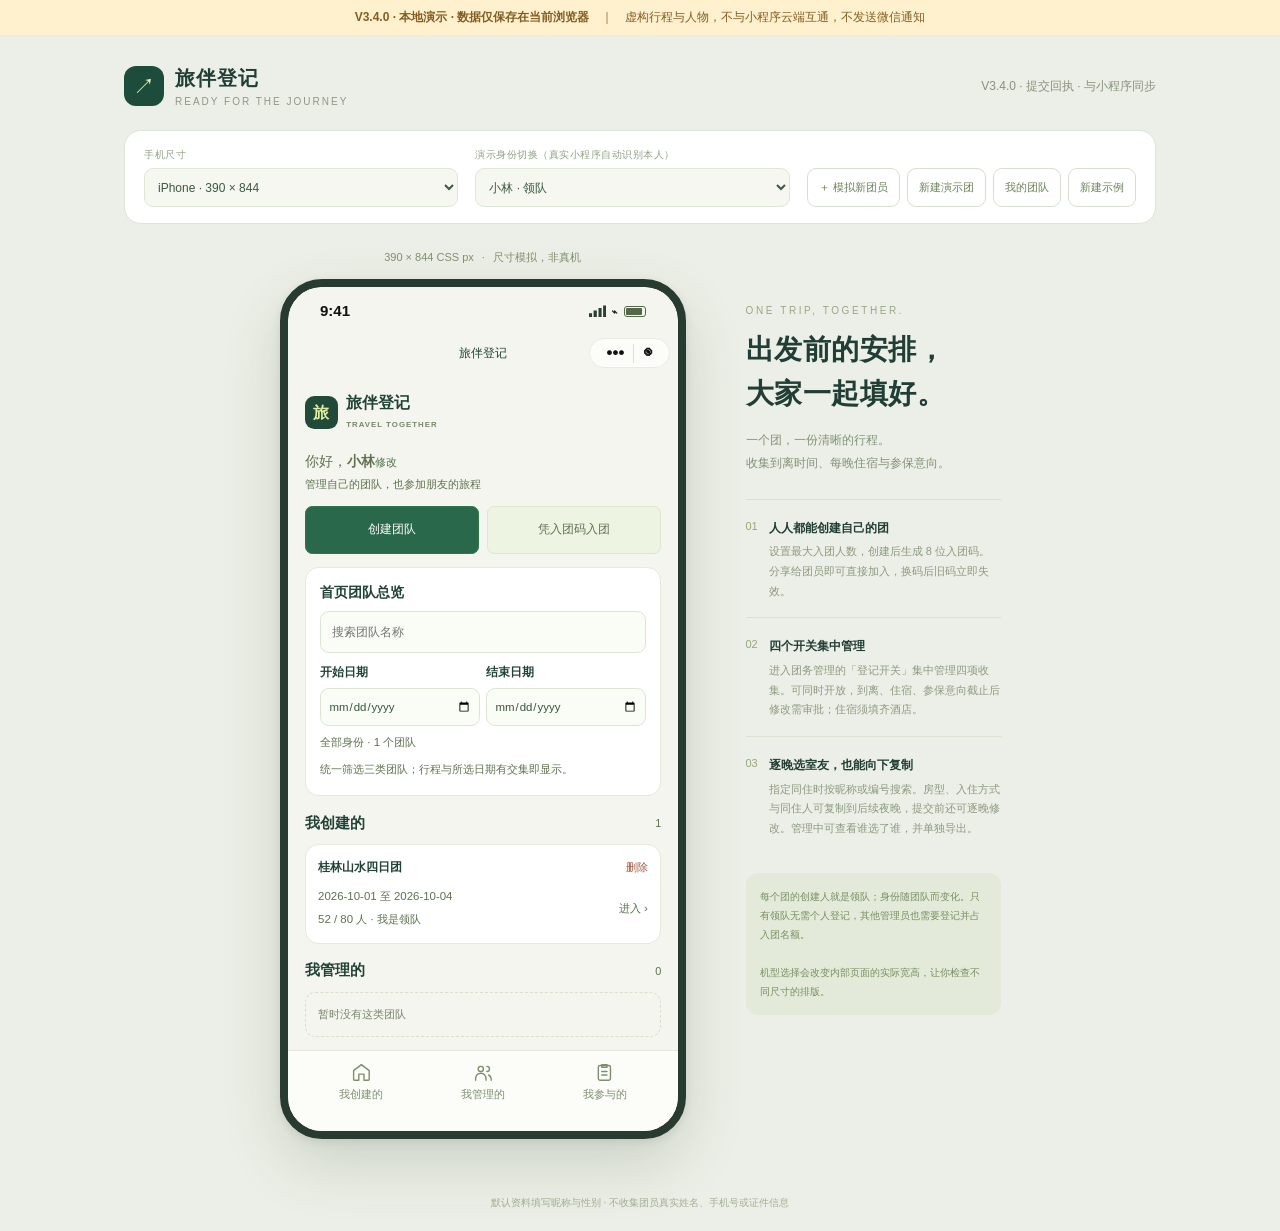
==== commit 7c2040ec: "Preserve known prior submissions and finish mobile layout parity" ====
--- a/lvban/index.html
+++ b/lvban/index.html
@@ -544,6 +544,20 @@
   function submissionEntry(trip,member,section,value,stamp,id,request,clientRequestId,reason) {
     return {id:id,section:section,value:copy(value),names:submissionNames(trip,value,section),submittedAt:stamp,status:request?'pending':'submitted',effectiveAt:request?'':stamp,requestId:request?id:'',reason:reason||'',reviewedAt:'',reviewNote:'',reviewerId:'',clientRequestId:clientRequestId||''};
   }
+  function retainLegacySubmission(trip,member,section) {
+    if(member.sectionSubmissions&&member.sectionSubmissions[section])return;
+    var current=member.sections[section];
+    if(section==='insurance'?insuranceValue(current)===null:section==='lodging'?!Array.isArray(current)||!current.length:current==null)return;
+    var value=section==='lodging'?current.map(lodgingValue):copy(current);
+    var recorded=(member.submissionHistory&&member.submissionHistory[section]||[]).some(function(entry){
+      return ['legacy','submitted','approved'].includes(entry.status)&&JSON.stringify(entry.value)===JSON.stringify(value);
+    });
+    if(recorded)return;
+    var times=member.sectionTimes&&member.sectionTimes[section]||{};
+    // Preserve the one effective result that is actually known before a new save.
+    // Its original submission time and any earlier versions remain unknown.
+    retainSubmission(member,section,{id:'legacy_'+section,section:section,status:'legacy',legacy:true,value:value,names:submissionNames(trip,value,section),submittedAt:'',effectiveAt:times.lastModifiedAt||'',requestId:'',reason:'',reviewedAt:'',reviewNote:'',reviewerId:'',clientRequestId:''});
+  }
   function submitSection(trip,id,section,value,reason,clientRequestId) {
     var member=memberOf(trip,id,true);sectionName(section);
     if(trip.stages[section]==='pending') fail('此阶段尚未开放');
@@ -554,6 +568,7 @@
       if(duplicate){if(JSON.stringify(duplicate.value)!==JSON.stringify(proposed)||(duplicate.reason||'')!==cleanReason)fail('此提交请求已提交过不同内容，请重新发起');return trip;}
     }
     var stamp=now(),entryId=(trip.stages[section]==='open'?'s_':'r_')+(trip.revision+1)+'_'+section;
+    retainLegacySubmission(trip,member,section);
     supersede(trip,section,id);
     if(trip.stages[section]==='open') {
       commitSection(member,section,proposed);trip.revision++;invalidate(trip);
@@ -577,6 +592,7 @@
       if(member.sectionVersions[request.section]!==request.baseVersion) fail('正式登记已更新，请让团员重新提交申请');
       if(request.section==='insurance'&&insuranceValue(request.proposed)===null)fail('此历史参保意向申请为待确认，请团员重新选择参保或不参保后提交');
       var value=validateSection(trip,member.id,request.section,request.proposed);
+      retainLegacySubmission(trip,member,request.section);
       commitSection(member,request.section,value);
     }
     request.status=decision;request.reviewNote=cleanNote;request.reviewedAt=now();request.reviewerId=actorId;
@@ -1267,14 +1283,14 @@
     var metadata=member.sectionSubmissions&&member.sectionSubmissions[section];
     var effectiveRecord=metadata&&records.find(function(entry){return entry.id===metadata.id;});
     if(!metadata&&hasEffective){
-      var candidates=records.filter(function(entry){return (entry.status==='submitted'||entry.status==='approved')&&sameValue(section,entry.value,value);});
+      var candidates=records.filter(function(entry){return (entry.status==='submitted'||entry.status==='approved'||entry.status==='legacy')&&sameValue(section,entry.value,value);});
       effectiveRecord=candidates.sort(function(a,b){return (b.effectiveAt||b.submittedAt||'').localeCompare(a.effectiveAt||a.submittedAt||'');})[0]||null;
     }
-    var legacy=hasEffective&&!metadata&&!effectiveRecord;
+    var legacy=hasEffective&&!metadata&&(!effectiveRecord||effectiveRecord.legacy||effectiveRecord.status==='legacy');
     var times=member.sectionTimes&&member.sectionTimes[section]||{};
     var effective=hasEffective?{value:value,rows:summary(section,value,names),submittedAt:metadata?metadata.submittedAt||'':effectiveRecord?effectiveRecord.submittedAt||'':'',effectiveAt:metadata?metadata.effectiveAt||'':effectiveRecord?effectiveRecord.effectiveAt||'':times.lastModifiedAt||'',legacy:legacy}:null;
     if(effective){effective.submittedAtLabel=formatTimestamp(effective.submittedAt);effective.effectiveAtLabel=formatTimestamp(effective.effectiveAt);}
-    if(legacy)records.push({id:'legacy_'+section,status:'legacy',legacy:true,value:clone(value),submittedAt:'',effectiveAt:effective.effectiveAt,reason:'',reviewNote:''});
+    if(legacy&&!effectiveRecord)records.push({id:'legacy_'+section,status:'legacy',legacy:true,value:clone(value),submittedAt:'',effectiveAt:effective.effectiveAt,reason:'',reviewNote:''});
     records=records.map(function(entry,index){entry._order=index;return entry;}).sort(function(a,b){return (b.submittedAt||b.effectiveAt||'').localeCompare(a.submittedAt||a.effectiveAt||'')||b._order-a._order;}).map(function(entry){delete entry._order;return entryView(section,entry,names);});
     var pending=records.find(function(entry){return entry.status==='pending';})||null;
     var hiddenCount=Math.max(0,records.length-20);records=records.slice(0,20);
@@ -1475,6 +1491,24 @@
 .admin-candidate .tiny{margin-top:calc(4 * var(--rpx))}
 .admin-candidate>.text-button{flex-shrink:0}
 
+/* Paired date fields share a row; standalone field margins must not offset them. */
+.date-pair>.field{min-width:0;margin:0}
+
+/* Home markup uses HTML date fields and button-based team entry rows. */
+#home-filters .date-pair{grid-template-columns:repeat(2,minmax(0,1fr));align-items:start;gap:calc(12 * var(--rpx));margin-top:calc(16 * var(--rpx))}
+#home-filters .date-pair>.field{min-width:0;margin:0}
+#home-filters .date-pair .field-label{margin:0 0 calc(12 * var(--rpx))}
+#home-filters .date-pair input{width:100%;min-width:0;min-height:calc(72 * var(--rpx));padding:calc(14 * var(--rpx));font-size:calc(22 * var(--rpx))}
+.team-card .card-header{align-items:flex-start;gap:calc(18 * var(--rpx));margin-bottom:0}
+.team-card .team-title,.team-card .team-enter{appearance:none;-webkit-appearance:none;background:transparent;border:0;border-radius:0;box-shadow:none;color:#214337;text-align:left}
+.team-card .team-title{display:block;flex:1;min-width:0;margin:0;padding:0;font-size:calc(24 * var(--rpx));font-weight:600;line-height:1.7;white-space:normal;overflow-wrap:anywhere}
+.team-card .card-header>.danger{padding-top:calc(2 * var(--rpx))}
+.team-card .team-enter{display:flex;align-items:center;justify-content:space-between;gap:calc(18 * var(--rpx));width:100%;min-width:0;margin:calc(10 * var(--rpx)) 0 0;padding:0;font-weight:400;line-height:1.85}
+.team-card .team-enter>span:first-child{display:block;flex:1;min-width:0;overflow-wrap:anywhere}
+.team-card .team-enter .tiny{display:block;font-size:calc(22 * var(--rpx));line-height:1.85}
+.team-card .team-enter .field-hint{display:block;margin-top:calc(4 * var(--rpx))}
+.team-card .team-enter>span:last-child{display:block;flex-shrink:0;font-size:calc(22 * var(--rpx));color:#54734b;white-space:nowrap}
+
 </script>
 <script id="mobile-code" type="text/plain">
 (function(){
@@ -1626,7 +1660,7 @@
 function moveRoomPerson(data,destination,roomType){var draft=data.draft,source=draftAssigned(draft,data.memberId),target=destination==='@new'?null:draft.rooms.find(function(r){return r.id===destination});if(!destination||destination!=='@new'&&!target)throw new Error('请选择有效房间');if(target&&(target===source||target.memberIds.length>=2))throw new Error('该房间不可接收更多住户');if(source){source.memberIds.forEach(function(id){if(id!==data.memberId)draft.detached[id]=true});draft.rooms=draft.rooms.filter(function(r){return r!==source})}if(target)target.memberIds.push(data.memberId);else draft.rooms.push({id:uid('room'),room:roomType,memberIds:[data.memberId]});delete draft.detached[data.memberId];showModal('roomPairs',draft)}
 function applyHomeFilters(f){var start=f.elements.filterStart.value,end=f.elements.filterEnd.value;if(start&&end&&start>end)throw new Error('筛选开始日期不能晚于结束日期');homeFilters.search=f.elements.search.value.trim();homeFilters.startDate=start;homeFilters.endDate=end;render()}
 
-function render(){try{var v=null,t=state.trip;if(t&&page!=='home'){var own=t.members[state.activeId];if(t.admins[state.activeId]||own&&own.status==='active')v=D.viewTrip(t,state.activeId);else page='home'}if(!v&&page!=='home')page='home';if(v&&page==='form'&&!v.canRegister)page=v.isAdmin?'manage':'overview';if(v&&!v.isAdmin&&(page==='manage'||page==='export'))page='form';if(v&&page==='rooms'&&!v.isOwner){page=v.isAdmin?'manage':'form';manageTab='rooms';section='lodging'}var content=page==='home'?homePage():page==='form'?formPage(v):page==='manage'?managePage(v):page==='rooms'?roomsPage(v):page==='announcements'?announcementListPage(v):page==='export'?exportPage(v):overview(v),title={home:'旅伴登记',overview:'行程概览',form:'我的登记',manage:'团务管理',rooms:'住宿安排',announcements:'团队公告',export:'登记导出'}[page]||'旅伴登记';document.getElementById('app').innerHTML='<div class="status-bar"><span>9:41</span><div class="status-icons"><span class="status-signal"></span><span style="font-size:11px">⌁</span><span class="status-battery"></span></div></div><header class="app-header">'+(page==='home'?'<span class="native-back-placeholder"></span>':'<button type="button" class="native-back" data-action="native-back" aria-label="返回">‹</button>')+'<span class="app-brand">'+esc(title)+'</span><span class="wechat-capsule" aria-label="小程序外观示意">•••<span class="capsule-line"></span>◉</span></header><main class="main">'+content+'</main>'+(page==='export'?'':nav(v));notifyHost()}catch(e){error(e)}}
+function render(){try{var v=null,t=state.trip;if(t&&page!=='home'){var own=t.members[state.activeId];if(t.admins[state.activeId]||own&&own.status==='active')v=D.viewTrip(t,state.activeId);else page='home'}if(!v&&page!=='home')page='home';if(v&&page==='form'&&!v.canRegister)page=v.isAdmin?'manage':'overview';if(v&&!v.isAdmin&&(page==='manage'||page==='export'))page='form';if(v&&page==='rooms'&&!v.isOwner){page=v.isAdmin?'manage':'form';manageTab='rooms';section='lodging'}var content=page==='home'?homePage():page==='form'?formPage(v):page==='manage'?managePage(v):page==='rooms'?roomsPage(v):page==='announcements'?announcementListPage(v):page==='export'?exportPage(v):overview(v),title={home:'旅伴登记',overview:'行程概览',form:'我的登记',manage:'团务管理',rooms:'住宿安排',announcements:'团队公告',export:'登记导出'}[page]||'旅伴登记';document.getElementById('app').innerHTML='<div class="status-bar"><span>9:41</span><div class="status-icons"><span class="status-signal"></span><span style="font-size:11px">⌁</span><span class="status-battery"></span></div></div><header class="app-header">'+(page==='home'?'<span class="native-back-placeholder"></span>':'<button type="button" class="native-back" data-action="native-back" aria-label="返回">‹</button>')+'<span class="app-brand">'+esc(title)+'</span><span class="wechat-capsule" aria-label="小程序外观示意">•••<span class="capsule-line"></span>◉</span></header><main class="main">'+content+'</main>'+(page==='export'?'':nav(v));notifyHost();var locationKey=page+'|'+state.activeId+'|'+(state.trip?state.trip.id:'');if(render.locationKey!==locationKey){render.locationKey=locationKey;window.scrollTo(0,0)}}catch(e){error(e)}}
 function randomCode(){if(!window.crypto||!window.crypto.getRandomValues)throw new Error('请使用支持安全随机数的现代浏览器打开体验版');var used=readStored(KEY+'-codes',[]);allTrips().forEach(function(x){if(x.trip.joinCode)used.push(x.trip.joinCode);(x.trip.usedJoinCodes||[]).forEach(function(c){used.push(c)})});for(var i=0;i<100;i++){var a=new Uint32Array(1);window.crypto.getRandomValues(a);if(a[0]>=4200000000)continue;var code=String(a[0]%100000000).padStart(8,'0');if(used.indexOf(code)<0){used.push(code);localStorage.setItem(KEY+'-codes',JSON.stringify(Array.from(new Set(used))));return code}}throw new Error('暂未生成可用入团码，请重试')}
 function uid(prefix){var bytes=new Uint8Array(12);if(!window.crypto||!window.crypto.getRandomValues)throw new Error('当前浏览器不支持安全随机数');window.crypto.getRandomValues(bytes);return prefix+'-'+Array.from(bytes).map(function(x){return x.toString(16).padStart(2,'0')}).join('')}
 function genderText(value){return {male:'男',female:'女'}[value]||'未选择'}
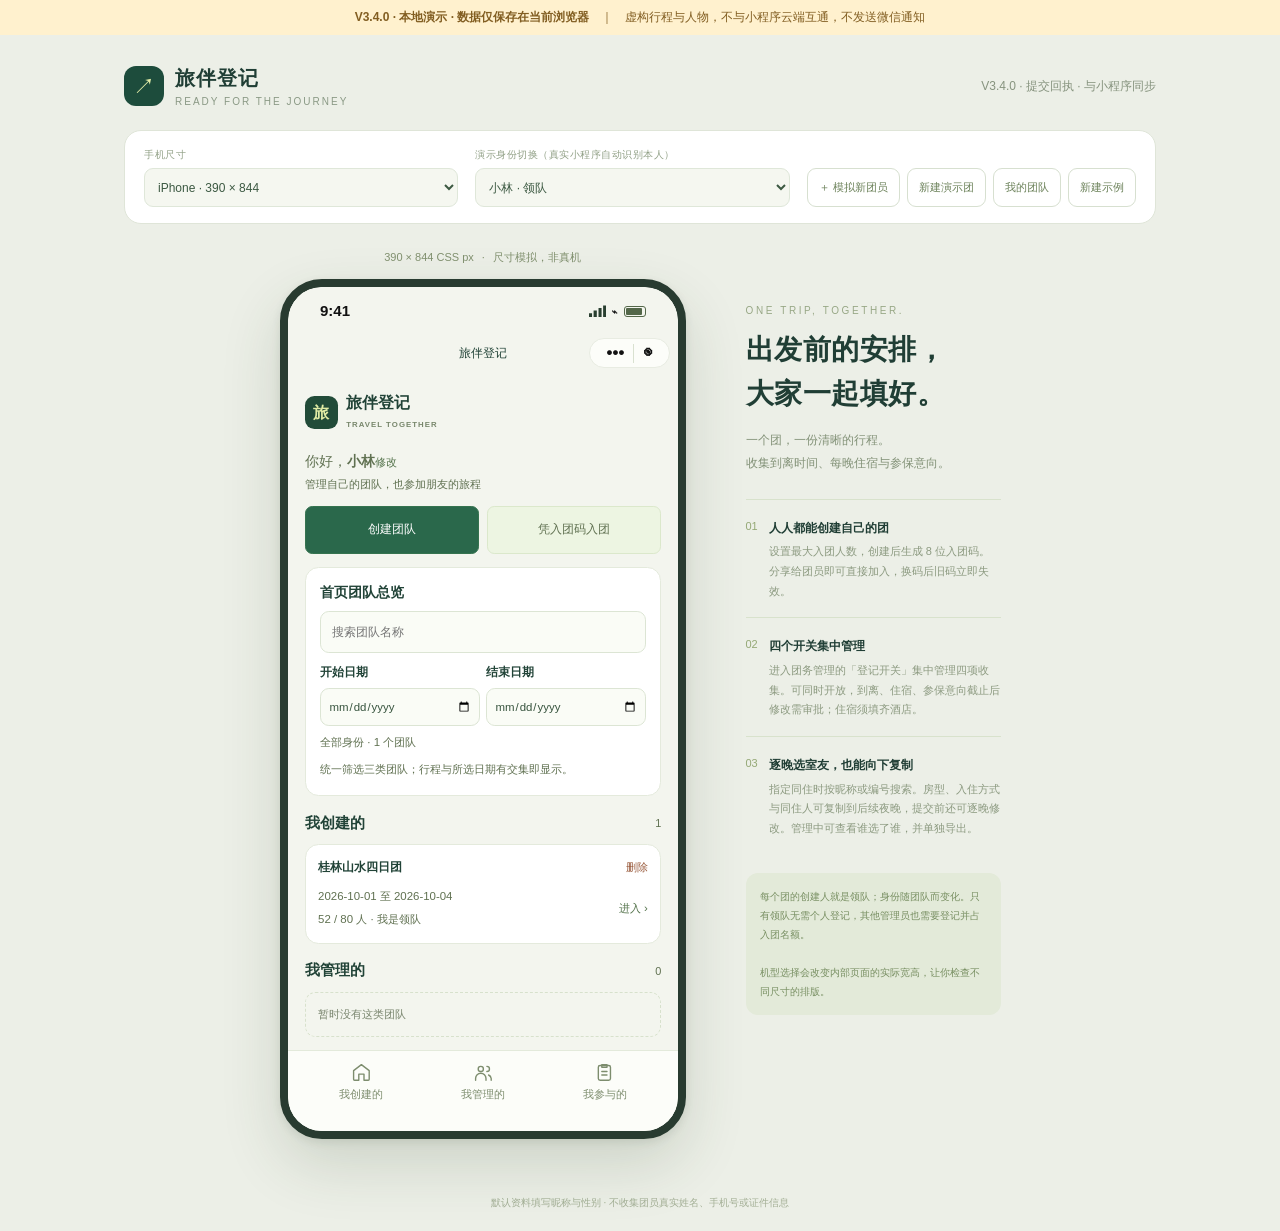
==== commit 75b01d49: "Regenerate final v3.4.0 preview with current receipt history text" ====
--- a/lvban/index.html
+++ b/lvban/index.html
@@ -1304,7 +1304,7 @@
     else if(latest&&latest.status==='superseded')message=stage==='open'?'收集已重新开放，请按需重新提交。':'此前申请已失效，请按当前登记要求重新提交。';
     else if(complete)message='下方为当前生效的登记内容。';
     else message=stage==='pending'?'此项收集尚未开放。':'请填写并提交此项登记。';
-    return {collectionLabel:collectionNames[stage],status:status,statusLabel:statusLabel,complete:complete,hasEffective:hasEffective,title:pending?'申请已提交，待审批':complete?'提交完成':hasEffective?'待补全':'待提交',progressLabel:section==='lodging'&&hasEffective?'已提交'+filledNights+'/'+nights.length+'晚':'',effective:effective,pending:pending,latest:latest,history:records,historyNote:omitted?'最多保留最近20次提交记录；较早的 '+omitted+' 条记录不再保留。':legacy?'历史版本未记录，仅展示当前生效内容。':hiddenCount?'仅展示最近20次提交记录。':'每项最多保留最近20次提交记录。',message:message};
+    return {collectionLabel:collectionNames[stage],status:status,statusLabel:statusLabel,complete:complete,hasEffective:hasEffective,title:pending?'申请已提交，待审批':complete?'提交完成':hasEffective?'待补全':'待提交',progressLabel:section==='lodging'&&hasEffective?'已提交'+filledNights+'/'+nights.length+'晚':'',effective:effective,pending:pending,latest:latest,history:records,historyNote:omitted?'最多保留最近20次提交记录；较早的 '+omitted+' 条记录不再保留。':legacy?'升级前的完整提交过程未记录；历史登记的原提交时间无法确定。':hiddenCount?'仅展示最近20次提交记录。':'每项最多保留最近20次提交记录。',message:message};
   }
   return {buildSubmissionState:buildSubmissionState,summary:summary,formatTimestamp:formatTimestamp,sameValue:sameValue};
 }));
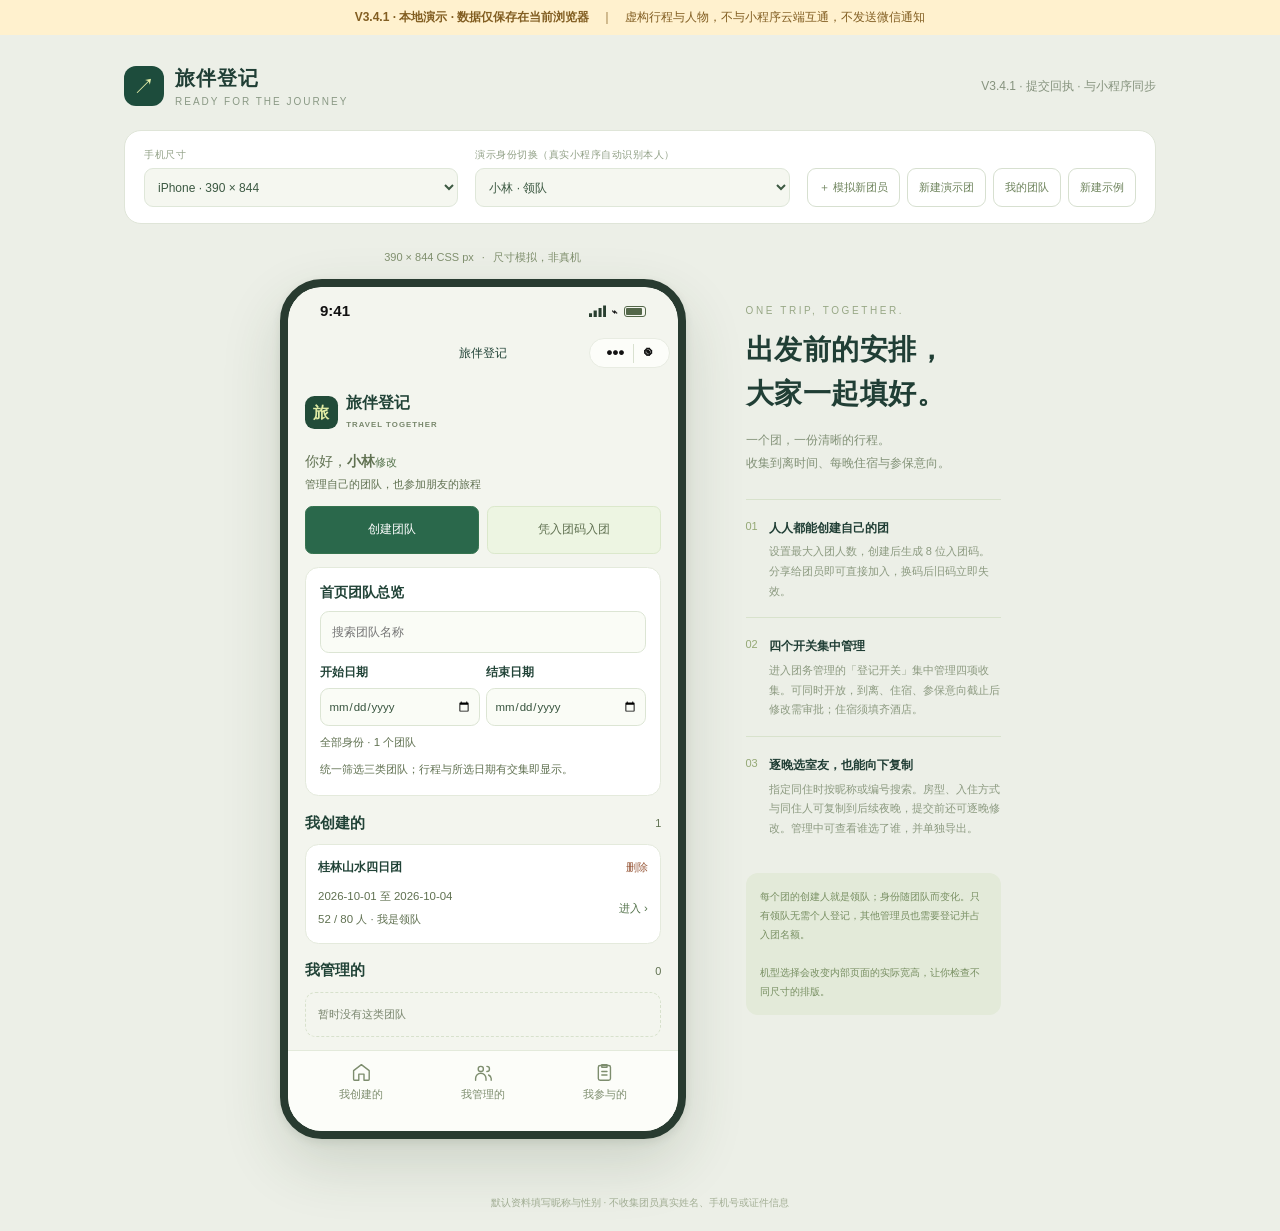
==== commit 1e7a9bfc: "Fix previous-page navigation and simplify registration receipts (v3.4.1)" ====
--- a/lvban/index.html
+++ b/lvban/index.html
@@ -1,16 +1,16 @@
 <!doctype html>
 <html lang="zh-CN">
 <head>
-<meta charset="utf-8"><meta name="viewport" content="width=device-width,initial-scale=1"><meta name="theme-color" content="#173e36"><title>旅伴登记 V3.4.0 · 电脑体验版</title>
+<meta charset="utf-8"><meta name="viewport" content="width=device-width,initial-scale=1"><meta name="theme-color" content="#173e36"><title>旅伴登记 V3.4.1 · 电脑体验版</title>
 <style>
 *{box-sizing:border-box}body{margin:0;background:#ecefe7;color:#203e35;font:14px/1.6 -apple-system,BlinkMacSystemFont,"PingFang SC","Microsoft YaHei",sans-serif}button,select{font:inherit}button{cursor:pointer}.demo-strip{background:#fff1ce;color:#825e22;text-align:center;font-size:12px;padding:8px 16px}.host-header{max-width:1080px;margin:auto;padding:27px 24px 20px;display:flex;justify-content:space-between;align-items:center;gap:20px}.host-brand{display:flex;gap:11px;align-items:center}.host-symbol{display:flex;align-items:center;justify-content:center;width:40px;height:40px;background:#1d4c3c;color:#e5efa9;font-size:22px;border-radius:12px}.host-brand strong{font-size:20px;letter-spacing:1px}.host-brand small{display:block;color:#8a9985;font-size:10px;letter-spacing:2px}.host-caption{font-size:12px;color:#86937e}.controls{max-width:1032px;margin:0 auto 25px;background:#fff;border:1px solid #dfe5d8;border-radius:17px;padding:16px 19px;display:flex;gap:17px;align-items:end;flex-wrap:wrap}.control-field{flex:1;min-width:185px}.control-field label{display:block;font-size:10px;color:#91a086;margin-bottom:5px;letter-spacing:.5px}.control-field select{width:100%;background:#f5f7f0;border:1px solid #dfe7d9;border-radius:9px;padding:9px;color:#3c5942;font-size:12px;height:39px}.host-actions{display:flex;gap:7px;flex-wrap:wrap}.host-button{border:1px solid #d7e0d0;background:white;color:#6c825a;border-radius:9px;font-size:11px;height:39px;padding:8px 11px}.host-button:hover{background:#f3f7ed}.preview-layout{display:flex;max-width:1032px;margin:0 auto;justify-content:center;gap:60px;align-items:start;padding:0 16px 46px}.phone-column{flex-shrink:0}.viewport-note{font-size:11px;color:#81916f;display:flex;justify-content:center;gap:8px;margin-bottom:12px}.phone-stage{position:relative;margin:0 auto}.phone-shell{position:absolute;left:0;top:0;transform-origin:0 0;background:#283b30;border:8px solid #283b30;border-radius:42px;box-shadow:0 25px 60px #2c452329,0 3px 8px #2538251a;overflow:hidden}.phone-shell iframe{display:block;border:0;background:#f4f5ef;border-radius:33px}.guide{width:255px;margin-top:54px}.guide-overline{font-size:10px;letter-spacing:2.6px;color:#97a785}.guide h1{font-size:28px;line-height:1.55;letter-spacing:.5px;margin:9px 0 14px;font-weight:650}.guide-intro{font-size:12px;line-height:1.9;color:#839278;margin-bottom:24px}.guide-step{display:flex;gap:11px;padding:16px 0;border-top:1px solid #d8e2cc}.guide-number{color:#94a875;font-size:11px;padding-top:2px}.guide-step strong{font-size:12px;font-weight:600}.guide-step p{margin:4px 0 0;color:#8c9a80;font-size:11px;line-height:1.8}.guide-note{background:#e3ead9;border-radius:12px;padding:14px;margin-top:18px;font-size:10px;color:#788f62;line-height:1.9}.host-toast{position:fixed;bottom:20px;left:50%;transform:translateX(-50%);background:#1c4b39;color:#fff;border-radius:10px;padding:10px 18px;font-size:12px;z-index:10;max-width:90vw}.host-foot{text-align:center;color:#a3af95;font-size:10px;margin:10px 0 20px}@media(max-width:760px){.host-header{padding:20px 17px 16px}.host-caption{display:none}.host-brand strong{font-size:18px}.host-symbol{width:36px;height:36px}.controls{margin:0 16px 20px;padding:13px;gap:11px}.control-field{min-width:130px}.control-field select{font-size:11px}.host-actions{flex-basis:100%;justify-content:flex-end}.host-button{font-size:10px;height:31px;padding:5px 11px}.demo-strip{font-size:10px;padding:8px 10px}.guide{display:none}.preview-layout{padding:0 16px 30px}.viewport-note{font-size:10px}.host-foot{font-size:9px}}
 </style>
-<meta name="description" content="旅伴登记 V3.4.0，到达离开、住宿和参保意向支持提交回执与记录，网页界面与小程序同步。仅使用浏览器本地演示数据。">
+<meta name="description" content="旅伴登记 V3.4.1，到达离开、住宿和参保意向支持提交回执与记录，网页界面与小程序同步。仅使用浏览器本地演示数据。">
 <link rel="icon" type="image/svg+xml" href="data:image/svg+xml,%3Csvg%20xmlns%3D%22http%3A%2F%2Fwww.w3.org%2F2000%2Fsvg%22%20viewBox%3D%220%200%2032%2032%22%3E%3Crect%20width%3D%2232%22%20height%3D%2232%22%20rx%3D%228%22%20fill%3D%22%23214b38%22%2F%3E%3Cpath%20d%3D%22M8%2023%2017%209m-7%201%207-1%204%207%22%20fill%3D%22none%22%20stroke%3D%22%23e1eca4%22%20stroke-width%3D%223%22%20stroke-linecap%3D%22round%22%20stroke-linejoin%3D%22round%22%2F%3E%3C%2Fsvg%3E">
 </head>
 <body>
-<div class="demo-strip"><strong>V3.4.0 · 本地演示 · 数据仅保存在当前浏览器</strong>　｜　虚构行程与人物，不与小程序云端互通，不发送微信通知</div>
-<header class="host-header"><div class="host-brand"><span class="host-symbol" aria-hidden="true">↗</span><div><strong>旅伴登记</strong><small>READY FOR THE JOURNEY</small></div></div><div class="host-caption">V3.4.0 · 提交回执 · 与小程序同步</div></header>
+<div class="demo-strip"><strong>V3.4.1 · 本地演示 · 数据仅保存在当前浏览器</strong>　｜　虚构行程与人物，不与小程序云端互通，不发送微信通知</div>
+<header class="host-header"><div class="host-brand"><span class="host-symbol" aria-hidden="true">↗</span><div><strong>旅伴登记</strong><small>READY FOR THE JOURNEY</small></div></div><div class="host-caption">V3.4.1 · 提交回执 · 与小程序同步</div></header>
 <section class="controls" aria-label="演示控制"><div class="control-field"><label for="phone-model">手机尺寸</label><select id="phone-model"><option value="375,667">iPhone SE · 375 × 667</option><option value="390,844" selected>iPhone · 390 × 844</option><option value="430,932">iPhone 大屏 · 430 × 932</option><option value="360,800">Android · 360 × 800</option><option value="412,915">Android 大屏 · 412 × 915</option></select></div><div class="control-field"><label for="demo-identity">演示身份切换（真实小程序自动识别本人）</label><select id="demo-identity" aria-label="演示身份"><option>正在载入…</option></select></div><div class="host-actions"><button class="host-button" id="add-guest">＋ 模拟新团员</button><button class="host-button" id="new-trip">新建演示团</button><button class="host-button" id="history-demo">我的团队</button><button class="host-button" id="reset-demo">新建示例</button></div></section>
 <div class="preview-layout"><div class="phone-column"><div class="viewport-note"><span id="dimension-note">390 × 844 CSS px</span><span>·</span><span>尺寸模拟，非真机</span></div><div class="phone-stage" id="phone-stage"><div class="phone-shell" id="phone-shell"><iframe id="phone-app" title="旅伴登记手机应用" width="390" height="844"></iframe></div></div></div><aside class="guide"><div class="guide-overline">ONE TRIP, TOGETHER.</div><h1>出发前的安排，<br>大家一起填好。</h1><p class="guide-intro">一个团，一份清晰的行程。<br>收集到离时间、每晚住宿与参保意向。</p><div class="guide-step"><span class="guide-number">01</span><div><strong>人人都能创建自己的团</strong><p>设置最大入团人数，创建后生成 8 位入团码。分享给团员即可直接加入，换码后旧码立即失效。</p></div></div><div class="guide-step"><span class="guide-number">02</span><div><strong>四个开关集中管理</strong><p>进入团务管理的「登记开关」集中管理四项收集。可同时开放，到离、住宿、参保意向截止后修改需审批；住宿须填齐酒店。</p></div></div><div class="guide-step"><span class="guide-number">03</span><div><strong>逐晚选室友，也能向下复制</strong><p>指定同住时按昵称或编号搜索。房型、入住方式与同住人可复制到后续夜晚，提交前还可逐晚修改。管理中可查看谁选了谁，并单独导出。</p></div></div><div class="guide-note">每个团的创建人就是领队；身份随团队而变化。只有领队无需个人登记，其他管理员也需要登记并占入团名额。<br><br>机型选择会改变内部页面的实际宽高，让你检查不同尺寸的排版。</div></aside></div>
 <div class="host-foot">默认资料填写昵称与性别 · 不收集团员真实姓名、手机号或证件信息</div><div id="host-toast"></div>
@@ -1302,7 +1302,7 @@
     else if(!complete&&hasEffective)message='住宿日期有变化，请补全新增日期后提交。';
     else if(latest&&latest.status==='rejected')message=hasEffective?'修改申请已驳回，原登记继续有效。':'申请已驳回，请修改后重新提交。';
     else if(latest&&latest.status==='superseded')message=stage==='open'?'收集已重新开放，请按需重新提交。':'此前申请已失效，请按当前登记要求重新提交。';
-    else if(complete)message='下方为当前生效的登记内容。';
+    else if(complete)message='';
     else message=stage==='pending'?'此项收集尚未开放。':'请填写并提交此项登记。';
     return {collectionLabel:collectionNames[stage],status:status,statusLabel:statusLabel,complete:complete,hasEffective:hasEffective,title:pending?'申请已提交，待审批':complete?'提交完成':hasEffective?'待补全':'待提交',progressLabel:section==='lodging'&&hasEffective?'已提交'+filledNights+'/'+nights.length+'晚':'',effective:effective,pending:pending,latest:latest,history:records,historyNote:omitted?'最多保留最近20次提交记录；较早的 '+omitted+' 条记录不再保留。':legacy?'升级前的完整提交过程未记录；历史登记的原提交时间无法确定。':hiddenCount?'仅展示最近20次提交记录。':'每项最多保留最近20次提交记录。',message:message};
   }
@@ -1327,7 +1327,7 @@
 .announcement-title{font-size:14px;line-height:1.65;margin:10px 0 5px;white-space:pre-wrap;overflow-wrap:anywhere}.announcement-change-link,.announcement-private{display:block;margin-top:10px;font-size:11px;color:#557449}.announcement-change{margin-top:16px}.announcement-change h3{font-size:12px}.announcement-change .compare{margin-top:7px}.notice-preview+.notice-preview{border-top:1px solid #e5ebdf;margin-top:18px;padding-top:6px}.announcement-entry{display:inline-flex;align-items:center;gap:4px;border:1px solid #dce6cd;background:#f8fbf3;color:#607151;border-radius:18px;font-size:11px;padding:5px 8px;white-space:nowrap;flex-shrink:0}.announcement-entry.unread{background:#fff0d2;border-color:#e1bc75;color:#865b21}.announcement-count{display:inline-flex;align-items:center;justify-content:center;min-width:18px;height:18px;background:#b86639;border-radius:12px;color:#fff;font-size:10px;padding:0 4px}.greeting-title .text-button{margin-left:7px}.announcement-card{display:block;width:100%;text-align:left;cursor:pointer;color:var(--ink)}.announcement-card.unread{border-left:3px solid #bd8745;background:#fffcf4}.announcement-meta{display:flex;justify-content:space-between;align-items:center;gap:8px;font-size:10px;color:var(--muted);margin-bottom:8px}.announcement-content{white-space:pre-wrap;overflow-wrap:anywhere;font-size:13px;line-height:1.8}.announcement-toolbar{display:flex;align-items:center;justify-content:space-between;gap:10px;margin:14px 0}.announcement-category{display:flex;gap:8px;margin:12px 0}.announcement-category button{flex:1}.announcement-category button.active{background:#2c684a;color:#fff;border-color:#2c684a}.announcement-footer{display:flex;justify-content:space-between;gap:10px;margin-top:10px;color:var(--muted);font-size:10px}.announcement-detail .announcement-content{font-size:14px}.announcement-compose-count{text-align:right;font-size:11px;color:var(--muted);margin-top:5px}.announcement-compose-count.over-limit{color:#a14d35}
 .transport-card.inbound .transport-heading{background:#e2ebef;border-bottom-color:#abc3cd}.transport-card.inbound .transport-direction{color:#30576a}.transport-card.inbound .icon-tile{background:#f0f5f8;color:#527889}
 
-/* V3.4.0: readable announcement metadata on phone screens. */
+/* V3.4.1: readable announcement metadata on phone screens. */
 .announcement-meta,.announcement-footer,.announcement-compose-count,.announcement-change-link,.announcement-private{font-size:12px;line-height:1.8;color:#596b4e}
 .announcement-meta,.announcement-footer,.announcement-toolbar{flex-wrap:wrap;overflow-wrap:anywhere}
 .announcement-compose-count.over-limit{color:#a14d35}
@@ -1515,6 +1515,7 @@
 'use strict';
 var D=window.TourDomain,I=window.TourImporter,S=window.TourSubmission,KEY='tour-miniapp-preview-v3.2',state,drafts={},page='home',section='travel',manageTab='members',memberFilter='active',planDate='',modalKind='',modalData={},toastTimer;
 var submissionEditing={},submissionHistoryOpen={},exportState=null;
+var pageHistory={entries:[],index:-1,actor:'',session:'',browser:false,restoring:false,bounce:null,allowPop:false};
 var homeFilters={search:'',startDate:'',endDate:'',role:''};
 var announcementTab='notice',announcementFilter='all',announcementVisibleIds=[];
 var announcementCategories={companion:'约伴',carpool:'约车',other:'其他'},noticeCategories={basic:'团队信息已更新',itinerary:'行程安排已更新',hotels:'酒店信息已更新',transport:'交通推荐已更新',charter:'包车信息已更新',tickets:'门票预约提醒已更新'};
@@ -1660,7 +1661,20 @@
 function moveRoomPerson(data,destination,roomType){var draft=data.draft,source=draftAssigned(draft,data.memberId),target=destination==='@new'?null:draft.rooms.find(function(r){return r.id===destination});if(!destination||destination!=='@new'&&!target)throw new Error('请选择有效房间');if(target&&(target===source||target.memberIds.length>=2))throw new Error('该房间不可接收更多住户');if(source){source.memberIds.forEach(function(id){if(id!==data.memberId)draft.detached[id]=true});draft.rooms=draft.rooms.filter(function(r){return r!==source})}if(target)target.memberIds.push(data.memberId);else draft.rooms.push({id:uid('room'),room:roomType,memberIds:[data.memberId]});delete draft.detached[data.memberId];showModal('roomPairs',draft)}
 function applyHomeFilters(f){var start=f.elements.filterStart.value,end=f.elements.filterEnd.value;if(start&&end&&start>end)throw new Error('筛选开始日期不能晚于结束日期');homeFilters.search=f.elements.search.value.trim();homeFilters.startDate=start;homeFilters.endDate=end;render()}
 
-function render(){try{var v=null,t=state.trip;if(t&&page!=='home'){var own=t.members[state.activeId];if(t.admins[state.activeId]||own&&own.status==='active')v=D.viewTrip(t,state.activeId);else page='home'}if(!v&&page!=='home')page='home';if(v&&page==='form'&&!v.canRegister)page=v.isAdmin?'manage':'overview';if(v&&!v.isAdmin&&(page==='manage'||page==='export'))page='form';if(v&&page==='rooms'&&!v.isOwner){page=v.isAdmin?'manage':'form';manageTab='rooms';section='lodging'}var content=page==='home'?homePage():page==='form'?formPage(v):page==='manage'?managePage(v):page==='rooms'?roomsPage(v):page==='announcements'?announcementListPage(v):page==='export'?exportPage(v):overview(v),title={home:'旅伴登记',overview:'行程概览',form:'我的登记',manage:'团务管理',rooms:'住宿安排',announcements:'团队公告',export:'登记导出'}[page]||'旅伴登记';document.getElementById('app').innerHTML='<div class="status-bar"><span>9:41</span><div class="status-icons"><span class="status-signal"></span><span style="font-size:11px">⌁</span><span class="status-battery"></span></div></div><header class="app-header">'+(page==='home'?'<span class="native-back-placeholder"></span>':'<button type="button" class="native-back" data-action="native-back" aria-label="返回">‹</button>')+'<span class="app-brand">'+esc(title)+'</span><span class="wechat-capsule" aria-label="小程序外观示意">•••<span class="capsule-line"></span>◉</span></header><main class="main">'+content+'</main>'+(page==='export'?'':nav(v));notifyHost();var locationKey=page+'|'+state.activeId+'|'+(state.trip?state.trip.id:'');if(render.locationKey!==locationKey){render.locationKey=locationKey;window.scrollTo(0,0)}}catch(e){error(e)}}
+// Keep the phone application's page stack in step with the browser's native Back gesture.
+// Browser entries contain route identifiers only; registration data stays in the existing store.
+function pageRoute(){return {page:page,tripId:state.trip?state.trip.id:'',actor:state.activeId,section:section,manageTab:manageTab,memberFilter:memberFilter,planDate:planDate,announcementTab:announcementTab,announcementFilter:announcementFilter,homeFilters:clone(homeFilters),reportFilters:clone(reportFilters),settingsEditor:settingsPanel.active||'basic',exportState:page==='export'&&exportState?clone(exportState):null,scroll:0};}
+function pageRouteKey(route){return route.actor+'|'+route.page+'|'+(route.page==='home'?'':route.tripId);}
+function writePageHistory(method){if(!pageHistory.browser)return;try{window.history[method]({tourPreview:pageHistory.session,entry:pageHistory.index},'');}catch(ignore){pageHistory.browser=false;}}
+function trackPageHistory(){var route=pageRoute(),current=pageHistory.entries[pageHistory.index];if(pageHistory.actor!==state.activeId||pageHistory.index<0){pageHistory.actor=state.activeId;pageHistory.session=String(Date.now())+'_'+Math.random().toString(36).slice(2);pageHistory.entries=[route];pageHistory.index=0;pageHistory.browser=!!(window.history&&typeof window.history.pushState==='function'&&typeof window.history.replaceState==='function'&&typeof window.history.go==='function');writePageHistory('replaceState');return;}if(pageHistory.restoring||current&&pageRouteKey(current)===pageRouteKey(route)){route.scroll=current&&current.scroll||0;pageHistory.entries[pageHistory.index]=route;return;}pageHistory.entries=pageHistory.entries.slice(0,pageHistory.index+1);pageHistory.entries.push(route);pageHistory.index++;writePageHistory('pushState');}
+function rememberPageScroll(){if(pageHistory.restoring)return;var current=pageHistory.entries[pageHistory.index];if(current)current.scroll=Number(window.scrollY)||0;}
+function restorePageHistory(index){var route=pageHistory.entries[index];if(!route||route.actor!==state.activeId)return;capture();captureInlineEditor();clearInlineEditor(false);modalKind='';modalData={};document.getElementById('modal').innerHTML='';if(route.page!=='home'&&(!state.trip||route.tripId!==state.trip.id)){var saved=allTrips().find(function(item){return item.trip.id===route.tripId&&belongs(item.trip,state.activeId)});if(saved){archiveCurrent();state.trip=clone(saved.trip);persist();}else route=Object.assign({},route,{page:'home'});}pageHistory.index=index;pageHistory.restoring=true;page=route.page;section=route.section;manageTab=route.manageTab;memberFilter=route.memberFilter;planDate=route.planDate;announcementTab=route.announcementTab;announcementFilter=route.announcementFilter;homeFilters=clone(route.homeFilters);reportFilters=clone(route.reportFilters);settingsPanel.active=route.settingsEditor;if(route.exportState)exportState=clone(route.exportState);try{render();window.scrollTo(0,route.scroll||0);}finally{pageHistory.restoring=false;}}
+function movePageHistory(index){if(index<0||index>=pageHistory.entries.length||index===pageHistory.index)return;rememberPageScroll();if(pageHistory.browser){pageHistory.allowPop=true;try{window.history.go(index-pageHistory.index);return;}catch(ignore){pageHistory.browser=false;pageHistory.allowPop=false;}}restorePageHistory(index);}
+function navigatePreviewPage(destination){var target={page:destination,tripId:state.trip?state.trip.id:'',actor:state.activeId};for(var i=pageHistory.index-1;i>=0;i--){if(pageRouteKey(pageHistory.entries[i])===pageRouteKey(target)){movePageHistory(i);return;}}page=destination;if(page==='manage')manageTab='members';render();window.scrollTo(0,0);}
+function previousPreviewPage(){capture();captureInlineEditor();if(document.getElementById('modal').innerHTML){cancelModal();return;}guardInlineNavigation(function(){if(pageHistory.index>0)movePageHistory(pageHistory.index-1);else if(page!=='home'){page='home';render();window.scrollTo(0,0);}});}
+function handlePagePop(event){var entry=event.state;if(!entry||entry.tourPreview!==pageHistory.session||!Number.isInteger(entry.entry)||!pageHistory.entries[entry.entry])return;var target=entry.entry;if(pageHistory.bounce){var bounce=pageHistory.bounce;if(target===bounce.index){pageHistory.bounce=null;bounce.next();}return;}if(target===pageHistory.index)return;capture();captureInlineEditor();var modalOpen=!!document.getElementById('modal').innerHTML,dirty=inlineEditorDirty();if(!pageHistory.allowPop&&(modalOpen||dirty)){var stay=pageHistory.index;pageHistory.bounce={index:stay,next:function(){if(modalOpen){cancelModal();return;}guardInlineNavigation(function(){movePageHistory(target);});}};try{window.history.go(stay-target);}catch(ignore){pageHistory.browser=false;pageHistory.bounce=null;if(modalOpen)cancelModal();else guardInlineNavigation(function(){restorePageHistory(target);});}return;}pageHistory.allowPop=false;rememberPageScroll();restorePageHistory(target);}
+window.addEventListener('popstate',function(event){try{handlePagePop(event);}catch(problem){error(problem);}});
+function render(){try{rememberPageScroll();var v=null,t=state.trip;if(t&&page!=='home'){var own=t.members[state.activeId];if(t.admins[state.activeId]||own&&own.status==='active')v=D.viewTrip(t,state.activeId);else page='home'}if(!v&&page!=='home')page='home';if(v&&page==='form'&&!v.canRegister)page=v.isAdmin?'manage':'overview';if(v&&!v.isAdmin&&(page==='manage'||page==='export'))page='form';if(v&&page==='rooms'&&!v.isOwner){page=v.isAdmin?'manage':'form';manageTab='rooms';section='lodging'}var content=page==='home'?homePage():page==='form'?formPage(v):page==='manage'?managePage(v):page==='rooms'?roomsPage(v):page==='announcements'?announcementListPage(v):page==='export'?exportPage(v):overview(v),title={home:'旅伴登记',overview:'行程概览',form:'我的登记',manage:'团务管理',rooms:'住宿安排',announcements:'团队公告',export:'登记导出'}[page]||'旅伴登记';document.getElementById('app').innerHTML='<div class="status-bar"><span>9:41</span><div class="status-icons"><span class="status-signal"></span><span style="font-size:11px">⌁</span><span class="status-battery"></span></div></div><header class="app-header">'+(page==='home'?'<span class="native-back-placeholder"></span>':'<button type="button" class="native-back" data-action="native-back" aria-label="返回">‹</button>')+'<span class="app-brand">'+esc(title)+'</span><span class="wechat-capsule" aria-label="小程序外观示意">•••<span class="capsule-line"></span>◉</span></header><main class="main">'+content+'</main>'+(page==='export'?'':nav(v));trackPageHistory();notifyHost();var locationKey=page+'|'+state.activeId+'|'+(state.trip?state.trip.id:'');if(render.locationKey!==locationKey){render.locationKey=locationKey;window.scrollTo(0,0)}}catch(e){error(e)}}
 function randomCode(){if(!window.crypto||!window.crypto.getRandomValues)throw new Error('请使用支持安全随机数的现代浏览器打开体验版');var used=readStored(KEY+'-codes',[]);allTrips().forEach(function(x){if(x.trip.joinCode)used.push(x.trip.joinCode);(x.trip.usedJoinCodes||[]).forEach(function(c){used.push(c)})});for(var i=0;i<100;i++){var a=new Uint32Array(1);window.crypto.getRandomValues(a);if(a[0]>=4200000000)continue;var code=String(a[0]%100000000).padStart(8,'0');if(used.indexOf(code)<0){used.push(code);localStorage.setItem(KEY+'-codes',JSON.stringify(Array.from(new Set(used))));return code}}throw new Error('暂未生成可用入团码，请重试')}
 function uid(prefix){var bytes=new Uint8Array(12);if(!window.crypto||!window.crypto.getRandomValues)throw new Error('当前浏览器不支持安全随机数');window.crypto.getRandomValues(bytes);return prefix+'-'+Array.from(bytes).map(function(x){return x.toString(16).padStart(2,'0')}).join('')}
 function genderText(value){return {male:'男',female:'女'}[value]||'未选择'}
@@ -1787,11 +1801,11 @@
 document.addEventListener('submit',function(e){if(e.target.id==='capacity-inline-form'){e.preventDefault();saveCapacityForm(e.target);return}if(e.target.id==='home-filters'){e.preventDefault();try{applyHomeFilters(e.target)}catch(x){error(x)}return}if(e.target.id==='filters-form'){e.preventDefault();applyFilters(e.target);return}if((e.target.id==='modal-form'||e.target.id==='inline-form')){e.preventDefault();saveModal(e.target)}else if(e.target.id==='section-form'){e.preventDefault();capture();try{var d=getDraft(),t=clone(state.trip),closed=t.stages[section]==='closed';if(section==='insurance'&&d.value!=='yes'&&d.value!=='no')throw new Error('请选择参保或不参保');if(section==='lodging')d.value.forEach(function(n){if(n.mode==='designated'&&!n.partnerId)throw new Error(shortDate(n.date)+'请选择指定同住人')});D.submitSection(t,state.activeId,section,d.value,d.reason,d.clientRequestId||(d.clientRequestId=uid('submission')));var priorTrip=state.trip;state.trip=t;try{localStorage.setItem(KEY,JSON.stringify(state))}catch(storageError){state.trip=priorTrip;throw new Error('登记未保存，请检查浏览器存储后重试；当前填写内容已保留。')}delete drafts[draftKey()];delete submissionEditing[draftKey()];notifyHost();render();toast(closed?'申请已提交，待审批':'提交完成')}catch(x){error(x)}}});
 document.addEventListener('input',function(e){if(e.target.id==='capacity-value'){captureCapacityDraft(document.getElementById('capacity-inline-form'));return}if(e.target.id==='admin-candidate-query'){adminsPanel.query=e.target.value;document.getElementById('admin-candidate-results').innerHTML=adminCandidateMarkup(e.target.value);return}if(e.target.id==='member-search'){var memberCursor=e.target.selectionStart;captureInlineEditor();applyFilters(document.getElementById('filters-form'));var memberSearch=document.getElementById('member-search');if(memberSearch&&memberSearch.focus)memberSearch.focus({preventScroll:true});if(memberSearch&&memberSearch.setSelectionRange&&typeof memberCursor==='number')memberSearch.setSelectionRange(memberCursor,memberCursor);return}if(e.target.closest('#inline-form'))captureInlineEditor();if(e.target.id==='team-search'){var cursor=e.target.selectionStart;try{applyHomeFilters(document.getElementById('home-filters'));var search=document.getElementById('team-search');if(search&&search.focus)search.focus({preventScroll:true});if(search&&search.setSelectionRange&&typeof cursor==='number')search.setSelectionRange(cursor,cursor)}catch(x){error(x)}return}if(e.target.id==='announcementTitle'){captureAnnouncement(activeEditorForm());return}if(e.target.id==='announcementContent'){captureAnnouncement(activeEditorForm());var count=Array.from(e.target.value).length,counter=document.getElementById('announcement-count');if(counter){counter.textContent=count+' / 100';counter.className='announcement-compose-count'+(count>100?' over-limit':'')}return}if(e.target.id==='people-query'){document.getElementById('people-results').innerHTML=peopleResults(modalKind==='adminJoin'?'admin':'roommate',e.target.value);return}if(e.target.closest('#section-form'))capture();if(modalKind==='hotels'&&e.target.closest('#modal-form,#inline-form')){var box=document.getElementById('hotel-readiness'),nights=hotelFormNights(activeEditorForm());box.textContent=readinessText(nights);box.className='notice '+(hotelReadiness(nights).missing.length?'warn':'gray')}});
 document.addEventListener('change',function(e){if(e.target.closest('#inline-form'))captureInlineEditor();if(e.target.name==='filterStart'||e.target.name==='filterEnd'){try{applyHomeFilters(document.getElementById('home-filters'))}catch(x){error(x)}return}if(modalKind==='basic'&&(e.target.name==='startDate'||e.target.name==='endDate')){try{captureBasic(activeEditorForm());D.datesBetween(modalData.startDate,modalData.endDate);showModal('basic',modalData)}catch(x){error(x)}return}if(e.target.dataset.roomType){var draftRoom=modalData.rooms.find(function(r){return r.id===e.target.dataset.roomType});if(draftRoom)draftRoom.room=e.target.value;return}if(e.target.dataset.filter){applyFilters(document.getElementById('filters-form'));return}if(modalKind==='import'&&e.target.dataset.importSelect){captureImport(activeEditorForm());modalData.selected[e.target.dataset.importSelect]=e.target.checked;showModal('import',modalData);return}if((modalKind==='transport'||modalKind==='import')&&e.target.dataset.routeType){if(modalKind==='import')captureImport(activeEditorForm());else captureTransport(activeEditorForm());showModal(modalKind,modalData);return}if(!e.target.closest('#section-form'))return;capture();if(e.target.name==='arrivalUnknown'||e.target.name==='departureUnknown'||/^mode\d+$/.test(e.target.name)){if(/^mode\d+$/.test(e.target.name)){var n=getDraft().value[Number(e.target.name.slice(4))];if(n.mode!=='designated')n.partnerId=''}render()}});
-document.addEventListener('click',function(e){var b=e.target.closest('[data-action]');if(!b||b.disabled)return;var a=b.dataset.action;if(a==='backdrop'){if(e.target===b)cancelModal();return}capture();captureInlineEditor();try{if(a==='cancel-capacity'){teamSettings.capacityValue=null;render()}else if(a==='set-admin'){showModal('setAdmin',{id:b.dataset.id})}else if(a==='native-back'){guardInlineNavigation(function(){page=page==='export'&&exportState?exportState.returnPage||'manage':page==='announcements'?'overview':'home';render();window.scrollTo(0,0)})}else if(a==='register-section'){if(sections.indexOf(b.dataset.value)<0)throw new Error('请选择有效登记项目');section=b.dataset.value;page='form';render();window.scrollTo(0,0)}else if(a==='edit-submission'){submissionEditing[draftKey()]=true;getDraft();render()}else if(a==='cancel-submission-edit'){delete drafts[draftKey()];delete submissionEditing[draftKey()];render()}else if(a==='toggle-submission-history'){submissionHistoryOpen[draftKey()]=!submissionHistoryOpen[draftKey()];render()}else if(a==='open-announcements'){page='announcements';announcementTab='notice';announcementFilter='all';render();window.scrollTo(0,0)}else if(a==='announcement-tab'){captureAnnouncement(activeEditorForm());clearInlineEditor(true);modalKind='';modalData={};announcementTab=b.dataset.value==='request'?'request':'notice';announcementFilter='all';render()}else if(a==='announcement-filter'){announcementFilter=announcementCategories[b.dataset.value]?b.dataset.value:'all';render()}else if(a==='new-announcement'){var publishKind=b.dataset.kind||(announcementTab==='notice'?'notice':'request');showModal('announcementEdit',demandDraft(publishKind))}else if(a==='announcement-category'){captureAnnouncement(activeEditorForm());if(!announcementCategories[b.dataset.value])throw new Error('请选择有效的信息类别');if(modalData.category!==b.dataset.value)modalData.clientRequestId=uid('request');modalData.category=b.dataset.value;saveAnnouncementDraft();showModal('announcementEdit',modalData)}else if(a==='open-announcement'){openAnnouncement(b.dataset.id)}else if(a==='mark-announcements-read'){var readIds=announcementVisibleIds.slice();if(readIds.length)mutate(function(t){for(var readIndex=0;readIndex<readIds.length;readIndex+=200)D.markAnnouncementsRead(t,state.activeId,readIds.slice(readIndex,readIndex+200))},'本栏已查看的公告已标为已读')}else if(a==='delete-announcement'){var removing=announcementById(b.dataset.id);if(!removing.canDelete)throw new Error('只有发布者或管理员可以删除公告');showModal('announcementDelete',{id:b.dataset.id})}else if(a==='home-role'){homeFilters.role=homeFilters.role===b.dataset.value?'':b.dataset.value;render()}else if(a==='clear-home-filter'){homeFilters={search:'',startDate:'',endDate:'',role:homeFilters.role};render()}else if(a==='edit-profile'){page='home';showModal('profile')}else if(a==='rename-team'){showModal('rename')}else if(a==='overview-anchor'){var anchor=document.getElementById('overview-'+b.dataset.value);if(anchor)anchor.scrollIntoView({behavior:'smooth',block:'start'})}else if(a==='edit-room-pairs'){var plan=D.buildPlan(state.trip,planDate);showModal('roomPairs',roomDraft(plan))}else if(a==='move-room-person'){showModal('roomMove',{draft:modalData,memberId:b.dataset.id})}else if(a==='reset-room-pairs'){showModal('resetPairs')}else if(a==='new-team'){page='home';showModal('newTrip')}else if(a==='join-team'){page='home';showModal('guest',{newIdentity:false})}else if(a==='change-capacity'){showModal('capacity')}else if(a==='rotate-code'){showModal('rotateCode')}else if(a==='delete-team'){showModal('deleteTrip',{id:b.dataset.id})}else if(a==='copy-code'){if(navigator.clipboard&&navigator.clipboard.writeText)navigator.clipboard.writeText(state.trip.joinCode).then(function(){toast('入团码已复制')},function(){toast('请长按上方入团码手动复制')});else toast('请长按上方入团码手动复制')}else if(a==='pick-roommate'){showModal('roommate',{index:Number(b.dataset.index)})}else if(a==='select-person'){if(modalKind==='adminJoin')showModal('setAdmin',{id:b.dataset.id});else if(modalKind==='roommate'){var selected=activeMembers().find(function(m){return m.id===b.dataset.id&&m.id!==state.activeId});if(!selected)throw new Error('该团员已不可选');getDraft().value[modalData.index].partnerId=selected.id;closeModal();render()}}else if(a==='copy-lodging'){var copyIndex=Number(b.dataset.index),copySource=getDraft().value[copyIndex];if(!copySource.room)throw new Error('请先选择本晚房型');if(copySource.mode==='designated'&&!copySource.partnerId)throw new Error('请先选择本晚同住人');if(getDraft().value.slice(copyIndex+1).some(function(n){return !!n.room||!!n.hotel||!!n.partnerId}))showModal('copyLater',{index:copyIndex});else copyLater(copyIndex)}else if(a==='restore-demo'){guardInlineNavigation(function(){restoreDemo(b.dataset.id)})}else if(a==='import-existing'||a==='import-new'){startImport(a==='import-existing'?'existing':'new')}else if(a==='import-back'){captureImport(activeEditorForm());modalData.step='source';modalData.resizeDates=false;showModal('import',modalData)}else if(a==='import-as-new'){captureImport(activeEditorForm());modalData.mode='new';modalData.mismatch=false;showModal('import',modalData)}else if(a==='page'){guardInlineNavigation(function(){page=b.dataset.value;if(page==='manage')manageTab='members';render();window.scrollTo(0,0)})}else if(a==='section'){section=b.dataset.value;render();window.scrollTo(0,0)}else if(a==='manage-tab'){var nextManage=function(){captureInlineEditor();clearInlineEditor(false);modalKind='';modalData={};page='manage';manageTab=b.dataset.value;render()};if(inlineEditorMarkup.state&&inlineEditorMarkup.state.kind==='roomPairs')guardInlineNavigation(nextManage);else nextManage()}else if(a==='member-filter'){memberFilter=b.dataset.value;render()}else if(a==='room-choice'){var n=getDraft().value[Number(b.dataset.index)];n.room=b.dataset.value;if(n.room!=='twin'&&n.mode==='auto')n.mode='single';if(n.room==='self'){n.mode='single';n.partnerId=''}render()}else if(a==='insurance-choice'){getDraft().value=b.dataset.value;render()}else if(a==='plan-date'){guardInlineNavigation(function(){planDate=b.dataset.value;render()})}else if(a==='close-modal')cancelModal();else if(a==='member-status')showModal('memberStatus',{id:b.dataset.id,status:b.dataset.value});else if(a==='enrollment-status')showModal('enrollment',{open:b.dataset.value==='open'});else if(a==='stage-status')showModal('stage',{section:b.dataset.section,status:b.dataset.value});else if(a==='edit-meta'){var openEditor=function(){page='manage';manageTab='settings';showModal(b.dataset.value)};if(inlineEditorMarkup.state&&inlineEditorContext(inlineEditorMarkup.state.kind)!=='settings')guardInlineNavigation(openEditor);else openEditor()}else if(a==='reminder-info')showModal('reminder',{direction:b.dataset.direction,id:b.dataset.id});else if(a==='copy-ticket-channel'){copyTicketChannel(b.dataset.id)}else if(a==='add-ticket'||a==='remove-ticket'){if(modalKind!=='tickets'||!state.trip.admins[state.activeId])throw new Error('只有领队或管理员可以编辑门票预约提醒');captureTickets(activeEditorForm());var tickets=modalData.ticketReminders,focusTicket='';if(a==='add-ticket'){if(tickets.length>=50)throw new Error('最多添加 50 条门票预约提醒');focusTicket=uid('ticket');tickets.push({id:focusTicket,name:'',purchaseChannel:'',purchaseHint:''})}else modalData.ticketReminders=tickets.filter(function(item){return item.id!==b.dataset.id});showModal('tickets',modalData);if(focusTicket)setTimeout(function(){var box=document.getElementById('ticket-'+focusTicket);if(box){box.scrollIntoView({behavior:'smooth',block:'start'});var input=box.querySelector('input');if(input)input.focus({preventScroll:true})}},35)}else if(a==='add-charter'||a==='remove-charter'){if(modalKind!=='charter'||!state.trip.admins[state.activeId])throw new Error('只有领队或管理员可以编辑包车信息');captureCharter(activeEditorForm());var vehicles=modalData.charterVehicles,focusVehicle='';if(a==='add-charter'){if(vehicles.length>=20)throw new Error('最多添加 20 辆包车');focusVehicle=uid('vehicle');vehicles.push({id:focusVehicle,plate:'',driverName:'',driverPhone:''})}else modalData.charterVehicles=vehicles.filter(function(vehicle){return vehicle.id!==b.dataset.id});showModal('charter',modalData);if(focusVehicle)setTimeout(function(){var box=document.getElementById('charter-'+focusVehicle);if(box){box.scrollIntoView({behavior:'smooth',block:'start'});var input=box.querySelector('input');if(input)input.focus({preventScroll:true})}},35)}else if(a==='add-option'||a==='remove-option'||a==='move-option'){if(modalKind==='import')captureImport(activeEditorForm());else captureTransport(activeEditorForm());var r=modalData.transport[b.dataset.direction],focusRoute='';if(a==='add-option'){if(r.options.length>=12)throw new Error('每个方向最多推荐 12 项');focusRoute=uid('route');r.options.push({id:focusRoute,type:b.dataset.value,code:'',suggestion:'',saleAt:'',advanceMinutes:30})}else if(a==='move-option'){var target=modalData.transport[b.dataset.direction==='outbound'?'inbound':'outbound'];if(target.options.length>=12)throw new Error('每个方向最多推荐 12 项');var moved=r.options.find(function(o){return o.id===b.dataset.id});if(target.options.some(function(o){return o.id===moved.id}))moved.id=uid('route');target.options.push(moved);r.options=r.options.filter(function(o){return o!==moved})}else r.options=r.options.filter(function(o){return o.id!==b.dataset.id});showModal(modalKind,modalData);if(focusRoute)setTimeout(function(){var box=document.getElementById('route-'+focusRoute);if(box){box.scrollIntoView({behavior:'smooth',block:'start'});var input=box.querySelector('input');if(input)input.focus({preventScroll:true})}},35);}else if(a==='remove-admin')showModal('removeAdmin',{id:b.dataset.id});else if(a==='add-admin')showModal('adminJoin');else if(a==='review'){var note=document.getElementById('review-'+b.dataset.id).value;mutate(function(t){D.reviewRequest(t,state.activeId,b.dataset.id,b.dataset.value,note)},b.dataset.value==='approved'?'申请已通过，登记已更新':'申请已拒绝，原登记保持不变')}else if(a==='confirm-plan'){mutate(function(t){D.confirmPlan(t,state.activeId,planDate)});var p=D.buildPlan(state.trip,planDate);toast('本晚住宿已确认')}else if(a==='export-final-lodging'){showExport('lodging',null,true)}else if(a==='export'){showExport(b.dataset.section||'all',b.dataset.scope)}else if(a==='download-export'){downloadExport()}else if(a==='copy-export'){copyExport()}}catch(x){error(x)}});
-window.addEventListener('message',function(e){if(e.source!==parent||!e.data||typeof e.data.type!=='string')return;try{if(e.data.type==='tour-switch'){capture();guardInlineNavigation(function(){var person=profiles().find(function(x){return x.id===e.data.id});if(!person)return;state.activeId=e.data.id;state.profile=person;page='home';manageTab='members';closeModal();persist();render();window.scrollTo(0,0)})}else if(e.data.type==='tour-guest')guardInlineNavigation(function(){page='home';showModal('guest',{newIdentity:true})});else if(e.data.type==='tour-new')guardInlineNavigation(function(){page='home';showModal('newTrip')});else if(e.data.type==='tour-history')guardInlineNavigation(function(){page='home';closeModal();render()});else if(e.data.type==='tour-reset')guardInlineNavigation(function(){showModal('reset')})}catch(x){error(x)}});
+document.addEventListener('click',function(e){var b=e.target.closest('[data-action]');if(!b||b.disabled)return;var a=b.dataset.action;if(a==='backdrop'){if(e.target===b)cancelModal();return}capture();captureInlineEditor();try{if(a==='cancel-capacity'){teamSettings.capacityValue=null;render()}else if(a==='set-admin'){showModal('setAdmin',{id:b.dataset.id})}else if(a==='native-back'){previousPreviewPage()}else if(a==='register-section'){if(sections.indexOf(b.dataset.value)<0)throw new Error('请选择有效登记项目');section=b.dataset.value;page='form';render();window.scrollTo(0,0)}else if(a==='edit-submission'){submissionEditing[draftKey()]=true;getDraft();render()}else if(a==='cancel-submission-edit'){delete drafts[draftKey()];delete submissionEditing[draftKey()];render()}else if(a==='toggle-submission-history'){submissionHistoryOpen[draftKey()]=!submissionHistoryOpen[draftKey()];render()}else if(a==='open-announcements'){page='announcements';announcementTab='notice';announcementFilter='all';render();window.scrollTo(0,0)}else if(a==='announcement-tab'){captureAnnouncement(activeEditorForm());clearInlineEditor(true);modalKind='';modalData={};announcementTab=b.dataset.value==='request'?'request':'notice';announcementFilter='all';render()}else if(a==='announcement-filter'){announcementFilter=announcementCategories[b.dataset.value]?b.dataset.value:'all';render()}else if(a==='new-announcement'){var publishKind=b.dataset.kind||(announcementTab==='notice'?'notice':'request');showModal('announcementEdit',demandDraft(publishKind))}else if(a==='announcement-category'){captureAnnouncement(activeEditorForm());if(!announcementCategories[b.dataset.value])throw new Error('请选择有效的信息类别');if(modalData.category!==b.dataset.value)modalData.clientRequestId=uid('request');modalData.category=b.dataset.value;saveAnnouncementDraft();showModal('announcementEdit',modalData)}else if(a==='open-announcement'){openAnnouncement(b.dataset.id)}else if(a==='mark-announcements-read'){var readIds=announcementVisibleIds.slice();if(readIds.length)mutate(function(t){for(var readIndex=0;readIndex<readIds.length;readIndex+=200)D.markAnnouncementsRead(t,state.activeId,readIds.slice(readIndex,readIndex+200))},'本栏已查看的公告已标为已读')}else if(a==='delete-announcement'){var removing=announcementById(b.dataset.id);if(!removing.canDelete)throw new Error('只有发布者或管理员可以删除公告');showModal('announcementDelete',{id:b.dataset.id})}else if(a==='home-role'){homeFilters.role=homeFilters.role===b.dataset.value?'':b.dataset.value;render()}else if(a==='clear-home-filter'){homeFilters={search:'',startDate:'',endDate:'',role:homeFilters.role};render()}else if(a==='edit-profile'){page='home';showModal('profile')}else if(a==='rename-team'){showModal('rename')}else if(a==='overview-anchor'){var anchor=document.getElementById('overview-'+b.dataset.value);if(anchor)anchor.scrollIntoView({behavior:'smooth',block:'start'})}else if(a==='edit-room-pairs'){var plan=D.buildPlan(state.trip,planDate);showModal('roomPairs',roomDraft(plan))}else if(a==='move-room-person'){showModal('roomMove',{draft:modalData,memberId:b.dataset.id})}else if(a==='reset-room-pairs'){showModal('resetPairs')}else if(a==='new-team'){page='home';showModal('newTrip')}else if(a==='join-team'){page='home';showModal('guest',{newIdentity:false})}else if(a==='change-capacity'){showModal('capacity')}else if(a==='rotate-code'){showModal('rotateCode')}else if(a==='delete-team'){showModal('deleteTrip',{id:b.dataset.id})}else if(a==='copy-code'){if(navigator.clipboard&&navigator.clipboard.writeText)navigator.clipboard.writeText(state.trip.joinCode).then(function(){toast('入团码已复制')},function(){toast('请长按上方入团码手动复制')});else toast('请长按上方入团码手动复制')}else if(a==='pick-roommate'){showModal('roommate',{index:Number(b.dataset.index)})}else if(a==='select-person'){if(modalKind==='adminJoin')showModal('setAdmin',{id:b.dataset.id});else if(modalKind==='roommate'){var selected=activeMembers().find(function(m){return m.id===b.dataset.id&&m.id!==state.activeId});if(!selected)throw new Error('该团员已不可选');getDraft().value[modalData.index].partnerId=selected.id;closeModal();render()}}else if(a==='copy-lodging'){var copyIndex=Number(b.dataset.index),copySource=getDraft().value[copyIndex];if(!copySource.room)throw new Error('请先选择本晚房型');if(copySource.mode==='designated'&&!copySource.partnerId)throw new Error('请先选择本晚同住人');if(getDraft().value.slice(copyIndex+1).some(function(n){return !!n.room||!!n.hotel||!!n.partnerId}))showModal('copyLater',{index:copyIndex});else copyLater(copyIndex)}else if(a==='restore-demo'){guardInlineNavigation(function(){restoreDemo(b.dataset.id)})}else if(a==='import-existing'||a==='import-new'){startImport(a==='import-existing'?'existing':'new')}else if(a==='import-back'){captureImport(activeEditorForm());modalData.step='source';modalData.resizeDates=false;showModal('import',modalData)}else if(a==='import-as-new'){captureImport(activeEditorForm());modalData.mode='new';modalData.mismatch=false;showModal('import',modalData)}else if(a==='page'){guardInlineNavigation(function(){navigatePreviewPage(b.dataset.value)})}else if(a==='section'){section=b.dataset.value;render();window.scrollTo(0,0)}else if(a==='manage-tab'){var nextManage=function(){captureInlineEditor();clearInlineEditor(false);modalKind='';modalData={};page='manage';manageTab=b.dataset.value;render()};if(inlineEditorMarkup.state&&inlineEditorMarkup.state.kind==='roomPairs')guardInlineNavigation(nextManage);else nextManage()}else if(a==='member-filter'){memberFilter=b.dataset.value;render()}else if(a==='room-choice'){var n=getDraft().value[Number(b.dataset.index)];n.room=b.dataset.value;if(n.room!=='twin'&&n.mode==='auto')n.mode='single';if(n.room==='self'){n.mode='single';n.partnerId=''}render()}else if(a==='insurance-choice'){getDraft().value=b.dataset.value;render()}else if(a==='plan-date'){guardInlineNavigation(function(){planDate=b.dataset.value;render()})}else if(a==='close-modal')cancelModal();else if(a==='member-status')showModal('memberStatus',{id:b.dataset.id,status:b.dataset.value});else if(a==='enrollment-status')showModal('enrollment',{open:b.dataset.value==='open'});else if(a==='stage-status')showModal('stage',{section:b.dataset.section,status:b.dataset.value});else if(a==='edit-meta'){var openEditor=function(){page='manage';manageTab='settings';showModal(b.dataset.value)};if(inlineEditorMarkup.state&&inlineEditorContext(inlineEditorMarkup.state.kind)!=='settings')guardInlineNavigation(openEditor);else openEditor()}else if(a==='reminder-info')showModal('reminder',{direction:b.dataset.direction,id:b.dataset.id});else if(a==='copy-ticket-channel'){copyTicketChannel(b.dataset.id)}else if(a==='add-ticket'||a==='remove-ticket'){if(modalKind!=='tickets'||!state.trip.admins[state.activeId])throw new Error('只有领队或管理员可以编辑门票预约提醒');captureTickets(activeEditorForm());var tickets=modalData.ticketReminders,focusTicket='';if(a==='add-ticket'){if(tickets.length>=50)throw new Error('最多添加 50 条门票预约提醒');focusTicket=uid('ticket');tickets.push({id:focusTicket,name:'',purchaseChannel:'',purchaseHint:''})}else modalData.ticketReminders=tickets.filter(function(item){return item.id!==b.dataset.id});showModal('tickets',modalData);if(focusTicket)setTimeout(function(){var box=document.getElementById('ticket-'+focusTicket);if(box){box.scrollIntoView({behavior:'smooth',block:'start'});var input=box.querySelector('input');if(input)input.focus({preventScroll:true})}},35)}else if(a==='add-charter'||a==='remove-charter'){if(modalKind!=='charter'||!state.trip.admins[state.activeId])throw new Error('只有领队或管理员可以编辑包车信息');captureCharter(activeEditorForm());var vehicles=modalData.charterVehicles,focusVehicle='';if(a==='add-charter'){if(vehicles.length>=20)throw new Error('最多添加 20 辆包车');focusVehicle=uid('vehicle');vehicles.push({id:focusVehicle,plate:'',driverName:'',driverPhone:''})}else modalData.charterVehicles=vehicles.filter(function(vehicle){return vehicle.id!==b.dataset.id});showModal('charter',modalData);if(focusVehicle)setTimeout(function(){var box=document.getElementById('charter-'+focusVehicle);if(box){box.scrollIntoView({behavior:'smooth',block:'start'});var input=box.querySelector('input');if(input)input.focus({preventScroll:true})}},35)}else if(a==='add-option'||a==='remove-option'||a==='move-option'){if(modalKind==='import')captureImport(activeEditorForm());else captureTransport(activeEditorForm());var r=modalData.transport[b.dataset.direction],focusRoute='';if(a==='add-option'){if(r.options.length>=12)throw new Error('每个方向最多推荐 12 项');focusRoute=uid('route');r.options.push({id:focusRoute,type:b.dataset.value,code:'',suggestion:'',saleAt:'',advanceMinutes:30})}else if(a==='move-option'){var target=modalData.transport[b.dataset.direction==='outbound'?'inbound':'outbound'];if(target.options.length>=12)throw new Error('每个方向最多推荐 12 项');var moved=r.options.find(function(o){return o.id===b.dataset.id});if(target.options.some(function(o){return o.id===moved.id}))moved.id=uid('route');target.options.push(moved);r.options=r.options.filter(function(o){return o!==moved})}else r.options=r.options.filter(function(o){return o.id!==b.dataset.id});showModal(modalKind,modalData);if(focusRoute)setTimeout(function(){var box=document.getElementById('route-'+focusRoute);if(box){box.scrollIntoView({behavior:'smooth',block:'start'});var input=box.querySelector('input');if(input)input.focus({preventScroll:true})}},35);}else if(a==='remove-admin')showModal('removeAdmin',{id:b.dataset.id});else if(a==='add-admin')showModal('adminJoin');else if(a==='review'){var note=document.getElementById('review-'+b.dataset.id).value;mutate(function(t){D.reviewRequest(t,state.activeId,b.dataset.id,b.dataset.value,note)},b.dataset.value==='approved'?'申请已通过，登记已更新':'申请已拒绝，原登记保持不变')}else if(a==='confirm-plan'){mutate(function(t){D.confirmPlan(t,state.activeId,planDate)});var p=D.buildPlan(state.trip,planDate);toast('本晚住宿已确认')}else if(a==='export-final-lodging'){showExport('lodging',null,true)}else if(a==='export'){showExport(b.dataset.section||'all',b.dataset.scope)}else if(a==='download-export'){downloadExport()}else if(a==='copy-export'){copyExport()}}catch(x){error(x)}});
+window.addEventListener('message',function(e){if(e.source!==parent||!e.data||typeof e.data.type!=='string')return;try{if(e.data.type==='tour-switch'){capture();guardInlineNavigation(function(){var person=profiles().find(function(x){return x.id===e.data.id});if(!person)return;state.activeId=e.data.id;state.profile=person;page='home';manageTab='members';closeModal();persist();render();window.scrollTo(0,0)})}else if(e.data.type==='tour-guest')guardInlineNavigation(function(){page='home';showModal('guest',{newIdentity:true})});else if(e.data.type==='tour-new')guardInlineNavigation(function(){page='home';showModal('newTrip')});else if(e.data.type==='tour-history')guardInlineNavigation(function(){navigatePreviewPage('home')});else if(e.data.type==='tour-reset')guardInlineNavigation(function(){showModal('reset')})}catch(x){error(x)}});
 
 document.addEventListener('keydown',function(e){if(e.key==='Escape')cancelModal();if(e.key==='Tab'&&document.getElementById('modal').innerHTML){var nodes=Array.from(document.querySelectorAll('#modal input,#modal textarea,#modal select,#modal button')).filter(function(n){return !n.disabled}),first=nodes[0],last=nodes[nodes.length-1];if(e.shiftKey&&document.activeElement===first){e.preventDefault();last.focus()}else if(!e.shiftKey&&document.activeElement===last){e.preventDefault();first.focus()}}});
-try{if(!D||!D.submitSection)throw new Error('V3.4.0 预览尚未完成打包，请重新获取最新版体验文件。');state=load();var legacy=demoHistory();legacy.forEach(function(x){rememberCodes(x.trip);D.migrateTrip(x.trip,x.trip.joinCode||randomCode())});localStorage.setItem(KEY+'-history',JSON.stringify(legacy));persist();render()}catch(e){document.getElementById('app').innerHTML='<div class="main" style="padding-top:40px"><section class="card"><h1 style="font-size:20px">预览暂时无法载入</h1><p class="compact-info">'+esc(e.message)+'</p></section></div>';parent.postMessage({type:'tour-error',message:e.message},'*')}
+try{if(!D||!D.submitSection)throw new Error('V3.4.1 预览尚未完成打包，请重新获取最新版体验文件。');state=load();var legacy=demoHistory();legacy.forEach(function(x){rememberCodes(x.trip);D.migrateTrip(x.trip,x.trip.joinCode||randomCode())});localStorage.setItem(KEY+'-history',JSON.stringify(legacy));persist();render()}catch(e){document.getElementById('app').innerHTML='<div class="main" style="padding-top:40px"><section class="card"><h1 style="font-size:20px">预览暂时无法载入</h1><p class="compact-info">'+esc(e.message)+'</p></section></div>';parent.postMessage({type:'tour-error',message:e.message},'*')}
 })();
 </script>
 <script>
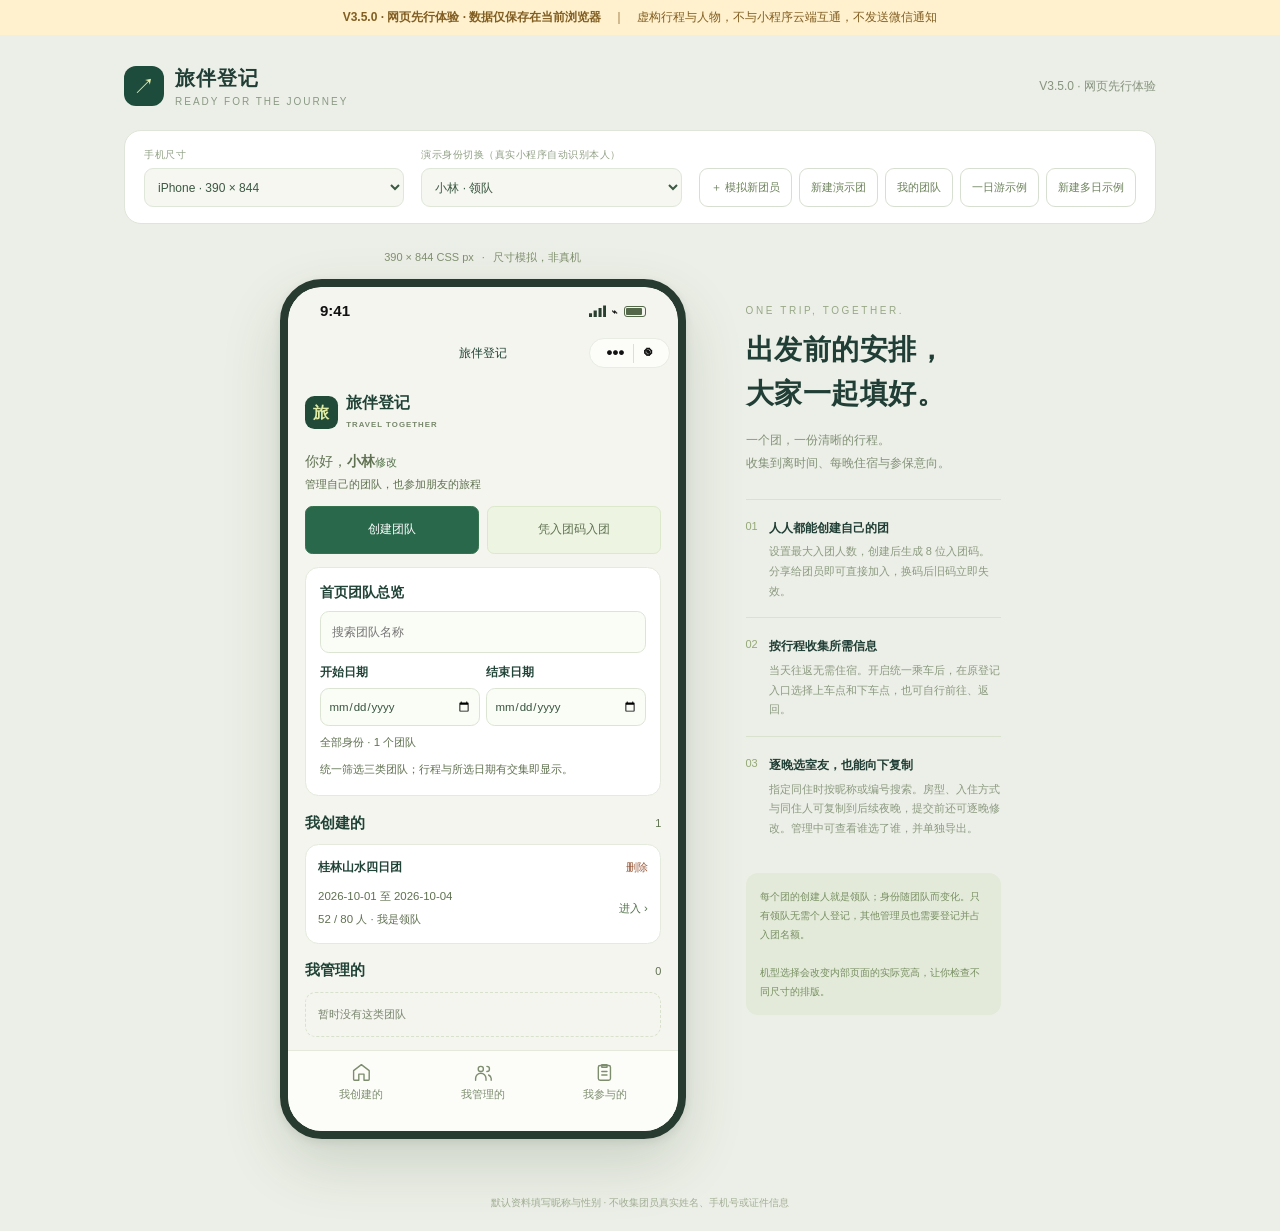
==== commit 3829d4db: "feat(web): support day trips and boarding registration in V3.5.0 preview" ====
--- a/lvban/index.html
+++ b/lvban/index.html
@@ -1,18 +1,18 @@
 <!doctype html>
 <html lang="zh-CN">
 <head>
-<meta charset="utf-8"><meta name="viewport" content="width=device-width,initial-scale=1"><meta name="theme-color" content="#173e36"><title>旅伴登记 V3.4.1 · 电脑体验版</title>
+<meta charset="utf-8"><meta name="viewport" content="width=device-width,initial-scale=1"><meta name="theme-color" content="#173e36"><title>旅伴登记 V3.5.0 · 电脑体验版</title>
 <style>
 *{box-sizing:border-box}body{margin:0;background:#ecefe7;color:#203e35;font:14px/1.6 -apple-system,BlinkMacSystemFont,"PingFang SC","Microsoft YaHei",sans-serif}button,select{font:inherit}button{cursor:pointer}.demo-strip{background:#fff1ce;color:#825e22;text-align:center;font-size:12px;padding:8px 16px}.host-header{max-width:1080px;margin:auto;padding:27px 24px 20px;display:flex;justify-content:space-between;align-items:center;gap:20px}.host-brand{display:flex;gap:11px;align-items:center}.host-symbol{display:flex;align-items:center;justify-content:center;width:40px;height:40px;background:#1d4c3c;color:#e5efa9;font-size:22px;border-radius:12px}.host-brand strong{font-size:20px;letter-spacing:1px}.host-brand small{display:block;color:#8a9985;font-size:10px;letter-spacing:2px}.host-caption{font-size:12px;color:#86937e}.controls{max-width:1032px;margin:0 auto 25px;background:#fff;border:1px solid #dfe5d8;border-radius:17px;padding:16px 19px;display:flex;gap:17px;align-items:end;flex-wrap:wrap}.control-field{flex:1;min-width:185px}.control-field label{display:block;font-size:10px;color:#91a086;margin-bottom:5px;letter-spacing:.5px}.control-field select{width:100%;background:#f5f7f0;border:1px solid #dfe7d9;border-radius:9px;padding:9px;color:#3c5942;font-size:12px;height:39px}.host-actions{display:flex;gap:7px;flex-wrap:wrap}.host-button{border:1px solid #d7e0d0;background:white;color:#6c825a;border-radius:9px;font-size:11px;height:39px;padding:8px 11px}.host-button:hover{background:#f3f7ed}.preview-layout{display:flex;max-width:1032px;margin:0 auto;justify-content:center;gap:60px;align-items:start;padding:0 16px 46px}.phone-column{flex-shrink:0}.viewport-note{font-size:11px;color:#81916f;display:flex;justify-content:center;gap:8px;margin-bottom:12px}.phone-stage{position:relative;margin:0 auto}.phone-shell{position:absolute;left:0;top:0;transform-origin:0 0;background:#283b30;border:8px solid #283b30;border-radius:42px;box-shadow:0 25px 60px #2c452329,0 3px 8px #2538251a;overflow:hidden}.phone-shell iframe{display:block;border:0;background:#f4f5ef;border-radius:33px}.guide{width:255px;margin-top:54px}.guide-overline{font-size:10px;letter-spacing:2.6px;color:#97a785}.guide h1{font-size:28px;line-height:1.55;letter-spacing:.5px;margin:9px 0 14px;font-weight:650}.guide-intro{font-size:12px;line-height:1.9;color:#839278;margin-bottom:24px}.guide-step{display:flex;gap:11px;padding:16px 0;border-top:1px solid #d8e2cc}.guide-number{color:#94a875;font-size:11px;padding-top:2px}.guide-step strong{font-size:12px;font-weight:600}.guide-step p{margin:4px 0 0;color:#8c9a80;font-size:11px;line-height:1.8}.guide-note{background:#e3ead9;border-radius:12px;padding:14px;margin-top:18px;font-size:10px;color:#788f62;line-height:1.9}.host-toast{position:fixed;bottom:20px;left:50%;transform:translateX(-50%);background:#1c4b39;color:#fff;border-radius:10px;padding:10px 18px;font-size:12px;z-index:10;max-width:90vw}.host-foot{text-align:center;color:#a3af95;font-size:10px;margin:10px 0 20px}@media(max-width:760px){.host-header{padding:20px 17px 16px}.host-caption{display:none}.host-brand strong{font-size:18px}.host-symbol{width:36px;height:36px}.controls{margin:0 16px 20px;padding:13px;gap:11px}.control-field{min-width:130px}.control-field select{font-size:11px}.host-actions{flex-basis:100%;justify-content:flex-end}.host-button{font-size:10px;height:31px;padding:5px 11px}.demo-strip{font-size:10px;padding:8px 10px}.guide{display:none}.preview-layout{padding:0 16px 30px}.viewport-note{font-size:10px}.host-foot{font-size:9px}}
 </style>
-<meta name="description" content="旅伴登记 V3.4.1，到达离开、住宿和参保意向支持提交回执与记录，网页界面与小程序同步。仅使用浏览器本地演示数据。">
+<meta name="description" content="旅伴登记 V3.5.0，支持一日游、上下车点登记与提交记录，网页先行体验。仅使用浏览器本地演示数据。">
 <link rel="icon" type="image/svg+xml" href="data:image/svg+xml,%3Csvg%20xmlns%3D%22http%3A%2F%2Fwww.w3.org%2F2000%2Fsvg%22%20viewBox%3D%220%200%2032%2032%22%3E%3Crect%20width%3D%2232%22%20height%3D%2232%22%20rx%3D%228%22%20fill%3D%22%23214b38%22%2F%3E%3Cpath%20d%3D%22M8%2023%2017%209m-7%201%207-1%204%207%22%20fill%3D%22none%22%20stroke%3D%22%23e1eca4%22%20stroke-width%3D%223%22%20stroke-linecap%3D%22round%22%20stroke-linejoin%3D%22round%22%2F%3E%3C%2Fsvg%3E">
 </head>
 <body>
-<div class="demo-strip"><strong>V3.4.1 · 本地演示 · 数据仅保存在当前浏览器</strong>　｜　虚构行程与人物，不与小程序云端互通，不发送微信通知</div>
-<header class="host-header"><div class="host-brand"><span class="host-symbol" aria-hidden="true">↗</span><div><strong>旅伴登记</strong><small>READY FOR THE JOURNEY</small></div></div><div class="host-caption">V3.4.1 · 提交回执 · 与小程序同步</div></header>
-<section class="controls" aria-label="演示控制"><div class="control-field"><label for="phone-model">手机尺寸</label><select id="phone-model"><option value="375,667">iPhone SE · 375 × 667</option><option value="390,844" selected>iPhone · 390 × 844</option><option value="430,932">iPhone 大屏 · 430 × 932</option><option value="360,800">Android · 360 × 800</option><option value="412,915">Android 大屏 · 412 × 915</option></select></div><div class="control-field"><label for="demo-identity">演示身份切换（真实小程序自动识别本人）</label><select id="demo-identity" aria-label="演示身份"><option>正在载入…</option></select></div><div class="host-actions"><button class="host-button" id="add-guest">＋ 模拟新团员</button><button class="host-button" id="new-trip">新建演示团</button><button class="host-button" id="history-demo">我的团队</button><button class="host-button" id="reset-demo">新建示例</button></div></section>
-<div class="preview-layout"><div class="phone-column"><div class="viewport-note"><span id="dimension-note">390 × 844 CSS px</span><span>·</span><span>尺寸模拟，非真机</span></div><div class="phone-stage" id="phone-stage"><div class="phone-shell" id="phone-shell"><iframe id="phone-app" title="旅伴登记手机应用" width="390" height="844"></iframe></div></div></div><aside class="guide"><div class="guide-overline">ONE TRIP, TOGETHER.</div><h1>出发前的安排，<br>大家一起填好。</h1><p class="guide-intro">一个团，一份清晰的行程。<br>收集到离时间、每晚住宿与参保意向。</p><div class="guide-step"><span class="guide-number">01</span><div><strong>人人都能创建自己的团</strong><p>设置最大入团人数，创建后生成 8 位入团码。分享给团员即可直接加入，换码后旧码立即失效。</p></div></div><div class="guide-step"><span class="guide-number">02</span><div><strong>四个开关集中管理</strong><p>进入团务管理的「登记开关」集中管理四项收集。可同时开放，到离、住宿、参保意向截止后修改需审批；住宿须填齐酒店。</p></div></div><div class="guide-step"><span class="guide-number">03</span><div><strong>逐晚选室友，也能向下复制</strong><p>指定同住时按昵称或编号搜索。房型、入住方式与同住人可复制到后续夜晚，提交前还可逐晚修改。管理中可查看谁选了谁，并单独导出。</p></div></div><div class="guide-note">每个团的创建人就是领队；身份随团队而变化。只有领队无需个人登记，其他管理员也需要登记并占入团名额。<br><br>机型选择会改变内部页面的实际宽高，让你检查不同尺寸的排版。</div></aside></div>
+<div class="demo-strip"><strong>V3.5.0 · 网页先行体验 · 数据仅保存在当前浏览器</strong>　｜　虚构行程与人物，不与小程序云端互通，不发送微信通知</div>
+<header class="host-header"><div class="host-brand"><span class="host-symbol" aria-hidden="true">↗</span><div><strong>旅伴登记</strong><small>READY FOR THE JOURNEY</small></div></div><div class="host-caption">V3.5.0 · 网页先行体验</div></header>
+<section class="controls" aria-label="演示控制"><div class="control-field"><label for="phone-model">手机尺寸</label><select id="phone-model"><option value="375,667">iPhone SE · 375 × 667</option><option value="390,844" selected>iPhone · 390 × 844</option><option value="430,932">iPhone 大屏 · 430 × 932</option><option value="360,800">Android · 360 × 800</option><option value="412,915">Android 大屏 · 412 × 915</option></select></div><div class="control-field"><label for="demo-identity">演示身份切换（真实小程序自动识别本人）</label><select id="demo-identity" aria-label="演示身份"><option>正在载入…</option></select></div><div class="host-actions"><button class="host-button" id="add-guest">＋ 模拟新团员</button><button class="host-button" id="new-trip">新建演示团</button><button class="host-button" id="history-demo">我的团队</button><button class="host-button" id="day-trip-demo">一日游示例</button><button class="host-button" id="reset-demo">新建多日示例</button></div></section>
+<div class="preview-layout"><div class="phone-column"><div class="viewport-note"><span id="dimension-note">390 × 844 CSS px</span><span>·</span><span>尺寸模拟，非真机</span></div><div class="phone-stage" id="phone-stage"><div class="phone-shell" id="phone-shell"><iframe id="phone-app" title="旅伴登记手机应用" width="390" height="844"></iframe></div></div></div><aside class="guide"><div class="guide-overline">ONE TRIP, TOGETHER.</div><h1>出发前的安排，<br>大家一起填好。</h1><p class="guide-intro">一个团，一份清晰的行程。<br>收集到离时间、每晚住宿与参保意向。</p><div class="guide-step"><span class="guide-number">01</span><div><strong>人人都能创建自己的团</strong><p>设置最大入团人数，创建后生成 8 位入团码。分享给团员即可直接加入，换码后旧码立即失效。</p></div></div><div class="guide-step"><span class="guide-number">02</span><div><strong>按行程收集所需信息</strong><p>当天往返无需住宿。开启统一乘车后，在原登记入口选择上车点和下车点，也可自行前往、返回。</p></div></div><div class="guide-step"><span class="guide-number">03</span><div><strong>逐晚选室友，也能向下复制</strong><p>指定同住时按昵称或编号搜索。房型、入住方式与同住人可复制到后续夜晚，提交前还可逐晚修改。管理中可查看谁选了谁，并单独导出。</p></div></div><div class="guide-note">每个团的创建人就是领队；身份随团队而变化。只有领队无需个人登记，其他管理员也需要登记并占入团名额。<br><br>机型选择会改变内部页面的实际宽高，让你检查不同尺寸的排版。</div></aside></div>
 <div class="host-foot">默认资料填写昵称与性别 · 不收集团员真实姓名、手机号或证件信息</div><div id="host-toast"></div>
 <script id="tour-domain-source">(function (root, factory) {
   if (typeof module === 'object' && module.exports) module.exports = factory();
@@ -43,8 +43,85 @@
   }
   function datesBetween(start,end) {
     var first=dateValue(start), count=(dateValue(end)-first)/DAY;
-    if(count<1||count>31) fail('行程需包含 1 至 31 个住宿夜晚');
+    if(count<0||count>31) fail('行程需为 1 至 32 天（0 至 31 个住宿夜晚），结束日期不能早于开始日期');
     var dates=[]; for(var i=0;i<count;i++) dates.push(new Date(first+i*DAY).toISOString().slice(0,10)); return dates;
+  }
+  // Browser-first V3.5 data contract. Keep submitted stop snapshots immutable;
+  // resolve against current stops only for current views, filtering and exports.
+  function boardingConfig(trip) {
+    var stored=trip&&trip.boarding||{};
+    return {enabled:stored.enabled===true,outbound:Array.isArray(stored.outbound)?copy(stored.outbound):[],inbound:Array.isArray(stored.inbound)?copy(stored.inbound):[]};
+  }
+  function boardingStopId(id) {
+    if(typeof id!=='string'||!/^[A-Za-z0-9_-]{1,40}$/.test(id)||['__proto__','constructor','prototype','all','self','unfilled'].includes(id))fail('上下车站点标识无效');
+    return id;
+  }
+  function validateBoarding(input,start,end) {
+    object(input,'上下车安排');
+    if(Object.keys(input).some(function(key){return !['enabled','outbound','inbound'].includes(key);}))fail('上下车安排包含不支持的字段');
+    if(typeof input.enabled!=='boolean')fail('请选择是否统一乘车');
+    var result={enabled:input.enabled,outbound:[],inbound:[]},ids={};
+    ['outbound','inbound'].forEach(function(direction){
+      var stops=input[direction]===undefined?[]:input[direction],label=direction==='outbound'?'去程上车':'返程下车';
+      if(!Array.isArray(stops)||stops.length>20||(input.enabled&&!stops.length))fail(label+'点需填写 1 至 20 个');
+      result[direction]=stops.map(function(stop){
+        object(stop,label+'点');
+        if(Object.keys(stop).some(function(key){return !['id','name','date','time','unknown','note'].includes(key);}))fail(label+'点包含不支持的字段');
+        var id=boardingStopId(stop.id);if(own(ids,id))fail('上下车站点标识不可重复');ids[id]=true;
+        dateValue(stop.date);if(input.enabled&&(stop.date<start||stop.date>end))fail(label+'日期必须在团队行程日期内');
+        if(stop.unknown!==undefined&&typeof stop.unknown!=='boolean')fail(label+'时间待定格式错误');
+        var unknown=stop.unknown===true,time=unknown?'':stop.time;
+        if(!unknown&&(typeof time!=='string'||!/^([01]\d|2[0-3]):[0-5]\d$/.test(time)))fail(label+'时间应为 HH:mm，或选择时间待定');
+        return {id:id,name:text(stop.name,label+'点名称',80),date:stop.date,time:time,unknown:unknown,note:text(stop.note,label+'点具体位置备注',200)};
+      });
+    });return result;
+  }
+  function boardingStatus(trip) {
+    var config=boardingConfig(trip),issues=[];
+    if(config.enabled){try{validateBoarding(config,trip.startDate,trip.endDate);}catch(error){issues.push(error.message);}}
+    return {enabled:config.enabled,ready:!issues.length,issues:issues};
+  }
+  function requireBoardingReady(trip) {
+    var status=boardingStatus(trip);if(!status.ready)fail('请先完善上下车安排：'+status.issues.join('；'));
+  }
+  function currentBoardingStop(trip,direction,stopId) {return boardingConfig(trip)[direction].find(function(stop){return stop.id===stopId;});}
+  function boardingStopValid(trip,stop) {
+    if(!stop)return false;
+    try{dateValue(stop.date);return stop.date>=trip.startDate&&stop.date<=trip.endDate&&!!text(stop.name,'站点名称',80)&&!!text(stop.note,'具体位置备注',200)&&(stop.unknown===true||typeof stop.time==='string'&&/^([01]\d|2[0-3]):[0-5]\d$/.test(stop.time));}catch(error){return false;}
+  }
+  function boardingPointFilled(trip,point,direction) {
+    if(!boardingConfig(trip).enabled||!point)return false;
+    if(point.type==='self')return true;
+    return point.type==='stop'&&boardingStopValid(trip,currentBoardingStop(trip,direction,point.stopId));
+  }
+  function boardingTravelFilled(trip,value) {return !!(value&&value.mode==='boarding'&&boardingStatus(trip).ready&&boardingPointFilled(trip,value.outbound,'outbound')&&boardingPointFilled(trip,value.inbound,'inbound'));}
+  function stopSnapshot(stop) {return {type:'stop',stopId:stop.id,name:stop.name,date:stop.date,time:stop.time||'',unknown:stop.unknown===true,note:stop.note};}
+  function validateBoardingTravel(trip,value) {
+    requireBoardingReady(trip);
+    if(value.mode!=='boarding')fail('本团已启用统一乘车，请重新选择上下车安排');
+    var result={mode:'boarding'};
+    ['outbound','inbound'].forEach(function(direction){
+      var point=object(value[direction],direction==='outbound'?'去程上车选择':'返程下车选择');
+      if(point.type==='self'){result[direction]={type:'self'};return;}
+      if(point.type!=='stop')fail('请选择领队提供的上下车点，或选择自行前往／返回');
+      var stop=currentBoardingStop(trip,direction,point.stopId);if(!stop)fail('所选上下车点已取消或不存在，请重新选择');
+      result[direction]=stopSnapshot(stop);
+    });return result;
+  }
+  function resolveTravel(trip,value) {
+    if(value===undefined||value===null)return value;
+    var result=copy(value);if(result.mode!=='boarding')return result;
+    if(!boardingConfig(trip).enabled)result.modeMismatch=true;
+    ['outbound','inbound'].forEach(function(direction){
+      var point=result[direction];if(!point||point.type!=='stop')return;
+      var stop=currentBoardingStop(trip,direction,point.stopId);
+      if(!stop){point.missing=true;return;}
+      result[direction]=stopSnapshot(stop);if(!boardingStopValid(trip,stop))result[direction].invalid=true;
+    });return result;
+  }
+  function submissionAnswer(value) {
+    if(!value||value.mode!=='boarding')return value;
+    var answer={mode:'boarding'};['outbound','inbound'].forEach(function(direction){var point=value[direction];answer[direction]=point&&point.type==='stop'?{type:'stop',stopId:point.stopId}:point&&{type:point.type};});return answer;
   }
   function adminOf(trip,id) { schema(trip); if(!own(trip.admins,id)) fail('仅管理员可操作'); return trip.admins[id]; }
   function memberOf(trip,id,active) {
@@ -166,6 +243,8 @@
       route.options.forEach(function(option,index){[['type','类型'],['code','车次／航班'],['suggestion','交通建议'],['saleAt','开售时间'],['advanceMinutes','提醒提前分钟']].forEach(function(pair){var value=option[pair[0]];if(pair[0]==='type')value=value==='flight'?'飞机':'火车';add('transport',direction+'.'+option.id+'.'+pair[0],label+'推荐 '+(index+1)+' '+pair[1],value);});});
     });
     (trip.charterVehicles||[]).forEach(function(vehicle,index){[['plate','车牌号'],['driverName','司机姓名'],['driverPhone','司机电话']].forEach(function(pair){add('charter','charter.'+vehicle.id+'.'+pair[0],'包车 '+(index+1)+' '+pair[1],vehicle[pair[0]]);});});
+    var boarding=boardingConfig(trip);add('charter','boarding.enabled','往返登记方式',boarding.enabled?'统一乘车':'自主到达与离开');
+    ['outbound','inbound'].forEach(function(direction){boarding[direction].forEach(function(stop,index){var label=(direction==='outbound'?'去程上车':'返程下车')+'点 '+(index+1);[['name','名称'],['date','日期'],['time','时间'],['note','具体位置备注']].forEach(function(pair){add('charter','boarding.'+direction+'.'+stop.id+'.'+pair[0],label+' '+pair[1],pair[0]==='time'&&stop.unknown?'待定':stop[pair[0]]);});});});
     (trip.ticketReminders||[]).map(ticketReminderView).forEach(function(ticket,index){[['name','门票名称'],['purchaseChannel','购买渠道'],['purchaseHint','购买提示']].forEach(function(pair){add('tickets','tickets.'+ticket.id+'.'+pair[0],'门票 '+(index+1)+' '+pair[1],ticket[pair[0]]);});});
     return out;
   }
@@ -184,10 +263,10 @@
       var previous=before[category]||[],current=after[category],oldBy={},newBy={};previous.forEach(function(row){oldBy[row.field]=row;});current.forEach(function(row){newBy[row.field]=row;});
       var fields=Array.from(new Set(previous.concat(current).map(function(row){return row.field;}))),changes=[];
       fields.forEach(function(field){var old=oldBy[field],next=newBy[field],oldValue=old?old.value:'',nextValue=next?next.value:'';if(oldValue!==nextValue)changes.push({field:field,label:(next||old).label,before:oldValue,after:nextValue});});
-      if(changes.length)retainChange(trip,actorId,category,changes);
-    });
-  }
-  function recordSwitchChange(trip,actorId,section,open) {retainChange(trip,actorId,section,[],SECTION_LABEL[section]+'信息已'+(open?'开放':'关闭')+'收集');}
+      if(changes.length)retainChange(trip,actorId,category,changes,category==='charter'&&changes.some(function(change){return change.field.indexOf('boarding.')===0;})?'乘车安排已更新':undefined);
+    });
+  }
+  function recordSwitchChange(trip,actorId,section,open) {retainChange(trip,actorId,section,[],(section==='travel'&&boardingConfig(trip).enabled?'上下车':SECTION_LABEL[section])+'信息已'+(open?'开放':'关闭')+'收集');}
   function announcementChangesSince(trip,actorId,revision) {
     adminOf(trip,actorId);
     return (trip.announcementChanges||[]).filter(function(receipt){return receipt.actorId===actorId&&receipt.revision>revision&&!receipt.publishedId;}).map(changeView);
@@ -270,7 +349,7 @@
     return trip;
   }
   function approvalAnnouncement(trip,actorId,request) {
-    var actor=trip.admins[actorId],role=actorId===trip.ownerId?'领队':'管理员',label=SECTION_LABEL[request.section],decision=request.status==='approved'?'通过':'驳回',id='a_review_'+sha256(JSON.stringify([trip.id,request.id])).slice(0,40);
+    var actor=trip.admins[actorId],role=actorId===trip.ownerId?'领队':'管理员',label=request.section==='travel'&&request.proposed&&request.proposed.mode==='boarding'?'上下车':SECTION_LABEL[request.section],decision=request.status==='approved'?'通过':'驳回',id='a_review_'+sha256(JSON.stringify([trip.id,request.id])).slice(0,40);
     var entries=Array.isArray(trip.announcements)?trip.announcements:[];if(entries.some(function(item){return item.id===id;}))return;
     var content=role+actor.nickname+'已'+decision+'你的'+label+'修改申请。'+(request.reviewNote?'\n'+(request.status==='rejected'?'驳回原因：':'审批说明：')+request.reviewNote:'');
     trip.announcements=entries.concat({id:id,kind:'notice',category:'approval',title:label+'修改申请已'+decision,content:content,source:'approval',changes:[],authorId:actorId,authorName:actor.nickname,recipientId:request.memberId,createdAt:request.reviewedAt,approval:{requestId:request.id,section:request.section,decision:request.status,reviewNote:request.reviewNote,actorRole:role}});
@@ -439,6 +518,8 @@
   }
   function setStage(trip,actorId,section,status) {
     adminOf(trip,actorId);sectionName(section);
+    if(section==='lodging'&&!trip.nights.length)fail('本次行程无需住宿，不需要开放或关闭住宿收集');
+    if(status==='open'&&section==='travel'&&boardingConfig(trip).enabled)requireBoardingReady(trip);
     if(!['open','closed'].includes(status)) fail('阶段状态无效');
     if(status==='closed') {
       if(trip.stages[section]!=='open') fail('只能关闭当前开放的阶段');
@@ -466,11 +547,15 @@
   function validateSection(trip,id,section,value) {
     sectionName(section);
     if(section==='travel') {
-      object(value,'往返登记');var arrival=travelPoint(value.arrival,'到达'),departure=travelPoint(value.departure,'离开');
+      object(value,'往返登记');
+      if(boardingConfig(trip).enabled)return validateBoardingTravel(trip,value);
+      if(value.mode==='boarding')fail('本团登记方式已调整，请按当前到达与离开要求重新填写');
+      var arrival=travelPoint(value.arrival,'到达'),departure=travelPoint(value.departure,'离开');
       if(!arrival.unknown&&!departure.unknown&&arrival.date+'T'+arrival.time>departure.date+'T'+departure.time) fail('离开时间不能早于到达时间');
       return {arrival:arrival,departure:departure,note:text(value.note,'到离备注',500,true)};
     }
     if(section==='insurance') {if(!['yes','no'].includes(value)) fail('请选择参保或不参保');return value;}
+    if(!trip.nights.length)fail('本次行程无需住宿，无需提交住宿登记');
     if(!Array.isArray(value)||value.length!==trip.nights.length) fail('请逐晚选择住宿情况');
     var mapped={};
     value.forEach(function(entry){
@@ -493,7 +578,12 @@
   function lodgingValue(entry) {return {date:entry.date,room:entry.room,mode:entry.mode,partnerId:entry.partnerId||'',hotel:entry.hotel||''};}
   function sectionFilled(trip,member,section) {
     if(section==='insurance')return insuranceValue(member.sections.insurance)!==null;
-    if(section==='lodging')return Array.isArray(member.sections.lodging)&&trip.nights.every(function(night){return !!nightFor(member,night.date);});
+    if(section==='lodging')return !trip.nights.length||Array.isArray(member.sections.lodging)&&trip.nights.every(function(night){return !!nightFor(member,night.date);});
+    if(section==='travel'){
+      var travel=member.sections.travel,config=boardingConfig(trip);
+      if(config.enabled)return boardingTravelFilled(trip,travel);
+      return travel!=null&&travel.mode!=='boarding';
+    }
     return member.sections[section]!=null;
   }
   function commitSection(member,section,value) {
@@ -560,12 +650,13 @@
   }
   function submitSection(trip,id,section,value,reason,clientRequestId) {
     var member=memberOf(trip,id,true);sectionName(section);
+    if(section==='lodging'&&!trip.nights.length)fail('本次行程无需住宿，无需提交住宿登记');
     if(trip.stages[section]==='pending') fail('此阶段尚未开放');
     var proposed=validateSection(trip,id,section,value),cleanReason=text(reason,'修改原因',200,true);
     if(clientRequestId!==undefined&&clientRequestId!==null&&clientRequestId!==''){
       if(typeof clientRequestId!=='string'||!/^[A-Za-z0-9_-]{1,64}$/.test(clientRequestId))fail('提交请求标识无效，请重新提交');
       var duplicate=(member.submissionHistory&&member.submissionHistory[section]||[]).find(function(entry){return entry.clientRequestId===clientRequestId;});
-      if(duplicate){if(JSON.stringify(duplicate.value)!==JSON.stringify(proposed)||(duplicate.reason||'')!==cleanReason)fail('此提交请求已提交过不同内容，请重新发起');return trip;}
+      if(duplicate){if(JSON.stringify(submissionAnswer(duplicate.value))!==JSON.stringify(submissionAnswer(proposed))||(duplicate.reason||'')!==cleanReason)fail('此提交请求已提交过不同内容，请重新发起');return trip;}
     }
     var stamp=now(),entryId=(trip.stages[section]==='open'?'s_':'r_')+(trip.revision+1)+'_'+section;
     retainLegacySubmission(trip,member,section);
@@ -634,7 +725,7 @@
   }
   function updateTrip(trip,actorId,input) {
     adminOf(trip,actorId);object(input,'行程设置');var noticeBefore=noticeSnapshot(trip);
-    var allowed=['name','leaderName','itinerary','nights','transport','charterVehicles','ticketReminders','startDate','endDate','maxMembers','expandDates','resizeDates'];
+    var allowed=['name','leaderName','itinerary','nights','transport','charterVehicles','boarding','ticketReminders','startDate','endDate','maxMembers','expandDates','resizeDates'];
     if(Object.keys(input).some(function(key){return !allowed.includes(key);})) fail('行程设置包含不支持的字段');
     if(own(input,'expandDates')&&typeof input.expandDates!=='boolean')fail('扩展日期确认格式错误');
     if(own(input,'resizeDates')&&typeof input.resizeDates!=='boolean')fail('日期调整确认格式错误');
@@ -648,6 +739,7 @@
     if(own(input,'name')) updates.name=text(input.name,'行程名称',80);
     if(own(input,'leaderName')) updates.leaderName=text(input.leaderName,'领队称呼',32);
     if(own(input,'charterVehicles')) updates.charterVehicles=validateCharterVehicles(input.charterVehicles);
+    if(own(input,'boarding'))updates.boarding=validateBoarding(input.boarding,start,end);
     if(own(input,'ticketReminders')) updates.ticketReminders=validateTicketReminders(input.ticketReminders);
     if(own(input,'itinerary')) {
       var days=dates.concat(end),byDay={};
@@ -692,6 +784,7 @@
     var closeLodging=false,closedForExpansion=false;
     if(addedNights.length){try{lodgingReady(updates.nights);}catch(error){closeLodging=true;}}
     Object.keys(updates).forEach(function(key){trip[key]=updates[key];});
+    if(!dates.length){trip.stages.lodging='pending';delete trip.lodgingClosedForExpansion;}
     if(expanded){supersede(trip,'lodging',null);if(closeLodging&&trip.stages.lodging==='open'){trip.stages.lodging='closed';trip.lodgingClosedForExpansion=true;closedForExpansion=true;}}
     trip.revision++;invalidate(trip);recordNoticeChanges(trip,actorId,noticeBefore);if(closedForExpansion)recordSwitchChange(trip,actorId,'lodging',false);return trip;
   }
@@ -860,7 +953,7 @@
     return {date:date,place:night.place,hotel:night.hotel,address:address,rooms:rooms,pending:pending,selections:selections,autoPool:autoPool,assignableMembers:people,manual:!!assignment,confirmed:!!trip.confirmations[date]&&trip.confirmations[date].signature===signature,signature:signature};
   }
   function confirmPlan(trip,actorId,date) {
-    adminOf(trip,actorId);var plan=buildPlan(trip,date);
+    adminOf(trip,actorId);if(!trip.nights.length)fail('本次行程无需住宿，无需确认房间');var plan=buildPlan(trip,date);
     lodgingReady([trip.nights.find(function(night){return night.date===date;})],false,'确认住宿');
     if(plan.pending.length)fail('当晚仍有待安排人员，请完成全部住宿安排后再确认');
     trip.confirmations[date]={signature:plan.signature,rooms:copy(plan.rooms),confirmedAt:now()};trip.revision++;return trip;
@@ -884,6 +977,7 @@
     var result={schemaVersion:2,rolesVersion:3,joinCode:trip.joinCode||'',maxMembers:trip.maxMembers,activeCount:members.length,canRegister:canRegister,role:isOwner?'leader':isAdmin?'admin':'member',id:trip.id,name:trip.name,startDate:trip.startDate,endDate:trip.endDate,leaderName:trip.leaderName,nights:copy(trip.nights),itinerary:copy(trip.itinerary),transport:{outbound:transportRoute(trip.transport.outbound),inbound:transportRoute(trip.transport.inbound)},enrollmentOpen:trip.enrollmentOpen!==false,stages:copy(trip.stages),revision:trip.revision,isAdmin:isAdmin,isOwner:id===trip.ownerId,me:copy(me),members:members.map(function(member){return {id:member.id,nickname:member.nickname};}),myRooms:myRooms,myRequests:!canRegister?[]:copy(trip.requests.filter(function(request){return request.memberId===id;}))};
     result.me=memberView(me);result.lodgingClosedForExpansion=!!trip.lodgingClosedForExpansion;
     result.charterVehicles=copy(Array.isArray(trip.charterVehicles)?trip.charterVehicles:[]);
+    result.boarding=boardingConfig(trip);result.boardingStatus=boardingStatus(trip);
     result.nights.forEach(function(night){night.address=(isAdmin||canRegister)&&typeof night.address==='string'?night.address:'';});
     result.ticketReminders=((isAdmin||canRegister)&&Array.isArray(trip.ticketReminders)?trip.ticketReminders:[]).map(ticketReminderView);
     result.announcements=announcementsView(trip,id,isOwner||canRegister);result.announcementUnreadCount=result.announcements.filter(function(item){return !item.isRead;}).length;
@@ -897,8 +991,8 @@
   }
   function memberFilters(filters) {
     if(filters===undefined) filters={};object(filters,'筛选条件');
-    if(Object.keys(filters).some(function(key){return !['search','travel','lodging','insurance','insuranceStatus'].includes(key);})) fail('筛选字段无效');
-    var result={search:'',travel:'all',lodging:'all',insurance:'all',insuranceStatus:'all'};
+    if(Object.keys(filters).some(function(key){return !['search','travel','lodging','insurance','insuranceStatus','boardingOutbound','boardingInbound'].includes(key);})) fail('筛选字段无效');
+    var result={search:'',travel:'all',lodging:'all',insurance:'all',insuranceStatus:'all',boardingOutbound:'all',boardingInbound:'all'};
     if(own(filters,'search')) {
       if(typeof filters.search!=='string'||filters.search.length>80||/[\u0000-\u001f]/.test(filters.search)) fail('搜索内容应为不超过 80 字的昵称或成员编号');
       result.search=filters.search.trim().toLowerCase();
@@ -907,6 +1001,7 @@
       if(own(filters,section)) {if(!['all','filled','unfilled'].includes(filters[section])) fail('登记完成情况筛选无效');result[section]=filters[section];}
     });
     if(own(filters,'insuranceStatus')) {if(!['all','yes','no','unfilled'].includes(filters.insuranceStatus)) fail('参保意向筛选无效');result.insuranceStatus=filters.insuranceStatus;}
+    ['boardingOutbound','boardingInbound'].forEach(function(key){if(own(filters,key)){var v=filters[key];if(typeof v!=='string'||!v||v.length>40||!/^[A-Za-z0-9_-]+$/.test(v)||['__proto__','constructor','prototype'].includes(v))fail('上下车站点筛选无效');result[key]=v;}});
     return result;
   }
   function filterMembers(trip,filters,rosterStatus) {
@@ -916,13 +1011,15 @@
       if(member.status!==status) return false;
       if(values.search&&!member.nickname.toLowerCase().includes(values.search)&&!member.id.toLowerCase().includes(values.search)) return false;
       if(!SECTIONS.every(function(section){var filled=sectionFilled(trip,member,section);return values[section]==='all'||(values[section]==='filled'?filled:!filled);})) return false;
+      if(!['outbound','inbound'].every(function(direction){var filter=values[direction==='outbound'?'boardingOutbound':'boardingInbound'];if(filter==='all')return true;var travel=member.sections.travel,point=travel&&travel.mode==='boarding'?travel[direction]:null,valid=boardingPointFilled(trip,point,direction);if(filter==='unfilled')return !valid;return valid&&(filter==='self'?point.type==='self':point.type==='stop'&&point.stopId===filter);}))return false;
       return values.insuranceStatus==='all'||(values.insuranceStatus==='unfilled'?insuranceValue(member.sections.insurance)===null:member.sections.insurance===values.insuranceStatus);
     });
   }
   function finalLodgingCSV(trip,options) {
     if(options.section!=='lodging')fail('最终住宿名单仅支持住宿模块');
+    if(!trip.nights.length)fail('本次行程无需住宿，无需导出最终住宿名单');
     var filters=memberFilters(options.filters);
-    if(filters.search||SECTIONS.some(function(section){return filters[section]!=='all';})||filters.insuranceStatus!=='all')fail('最终住宿名单需包含全体住户，请清除筛选条件');
+    if(filters.search||SECTIONS.some(function(section){return filters[section]!=='all';})||filters.insuranceStatus!=='all'||filters.boardingOutbound!=='all'||filters.boardingInbound!=='all')fail('最终住宿名单需包含全体住户，请清除筛选条件');
     var companions=leaderCompanions(trip),plans=trip.nights.map(function(night){return buildPlan(trip,night.date,companions);});
     lodgingReady(trip.nights,false,'导出最终住宿名单');
     if(plans.some(function(plan){return plan.pending.length;}))fail('仍有待安排人员，请完成全部住宿安排后导出最终名单');
@@ -961,23 +1058,38 @@
     function sectionTimes(member,section){return times(member.sectionTimes&&member.sectionTimes[section],section==='insurance'?insuranceValue(member.sections[section])!==null:member.sections[section]!=null);}
     members.forEach(function(member){
       var travel=member.sections.travel,insurance=insuranceValue(member.sections.insurance);
-      if(section==='travel'){lines.push([member.id,member.nickname,travel!=null?'已填写':'未填写',travelLabel(travel&&travel.arrival),travelLabel(travel&&travel.departure),travel&&travel.note||''].concat(sectionTimes(member,'travel')));return;}
+      if(section==='travel'){lines.push([member.id,member.nickname,sectionFilled(trip,member,'travel')?'已填写':'未填写',travel&&travel.mode==='boarding'?'':travelLabel(travel&&travel.arrival),travel&&travel.mode==='boarding'?'':travelLabel(travel&&travel.departure),travel&&travel.note||''].concat(sectionTimes(member,'travel')));return;}
       if(section==='insurance'){lines.push([member.id,member.nickname,insurance!=null?'已填写':'未填写',insuranceNames[insurance]||'未填写'].concat(sectionTimes(member,'insurance')));return;}
-      trip.nights.forEach(function(night){
-      var travel=member.sections.travel,pref=nightFor(member,night.date),plan=plans[night.date],room=plan.confirmed&&plan.rooms.find(function(entry){return entry.memberIds.includes(member.id);});
+      (section==='all'&&!trip.nights.length?[null]:trip.nights).forEach(function(night){
+      if(!night){var row=Array(headers.all.length).fill('');row[0]=member.id;row[1]=member.nickname;row[2]=sectionFilled(trip,member,'travel')?'已提交':'未提交';row[3]=travel&&travel.mode==='boarding'?'':travelLabel(travel&&travel.arrival);row[4]=travel&&travel.mode==='boarding'?'':travelLabel(travel&&travel.departure);row[5]='无需住宿';row[6]=insurance===null?'未提交':'已提交';row[7]=insuranceNames[insurance]||'未填写';row[12]='无需住宿';row[16]='无需住宿';row[19]=travel&&travel.note||'';var tt=sectionTimes(member,'travel'),it=sectionTimes(member,'insurance');row[20]=tt[0];row[21]=tt[1];row[22]=it[0];row[23]=it[1];lines.push(row);return;}
+      var pref=nightFor(member,night.date),plan=plans[night.date],room=plan.confirmed&&plan.rooms.find(function(entry){return entry.memberIds.includes(member.id);});
       if(section==='lodging'){
         var selection=plan.selections.find(function(entry){return entry.memberId===member.id;});
         lines.push([member.id,member.nickname,sectionFilled(trip,member,'lodging')?'已填写':'未填写',night.date,night.place,night.hotel,night.address||'',pref?roomNames[pref.room]:'未填写',pref&&pref.room!=='self'?modeNames[pref.mode]:'',pref&&pref.partnerId||'',partnerName(pref&&pref.partnerId),selection&&selection.partnerSelectedId||'',partnerName(selection&&selection.partnerSelectedId),selection?selection.reason:'',pref?pref.hotel:'',room?'已确认':'待安排',room?room.label:'',room?room.memberIds.filter(function(other){return other!==member.id;}).map(function(other){return roommateName(trip,other);}).join('、'):''].concat(sectionTimes(member,'lodging'),times(pref,!!pref)));return;
       }
-      lines.push([member.id,member.nickname,travel?'已提交':'未提交',travelLabel(travel&&travel.arrival),travelLabel(travel&&travel.departure),sectionFilled(trip,member,'lodging')?'已提交':'未提交',insurance===null?'未提交':'已提交',insuranceNames[insurance]||'未填写',night.date,night.place,night.hotel,night.address||'',pref?roomNames[pref.room]:'未填写',pref&&pref.room!=='self'?modeNames[pref.mode]:'',pref&&pref.partnerId?(trip.members[pref.partnerId]?trip.members[pref.partnerId].nickname:'室友已移出'):'',pref?pref.hotel:'',room?'已确认':'待安排',room?room.label:'',room?room.memberIds.filter(function(other){return other!==member.id;}).map(function(other){return roommateName(trip,other);}).join('、'):'',travel&&travel.note||''].concat(sectionTimes(member,'travel'),sectionTimes(member,'insurance'),sectionTimes(member,'lodging'),times(pref,!!pref)));
+      lines.push([member.id,member.nickname,sectionFilled(trip,member,'travel')?'已提交':'未提交',travel&&travel.mode==='boarding'?'':travelLabel(travel&&travel.arrival),travel&&travel.mode==='boarding'?'':travelLabel(travel&&travel.departure),sectionFilled(trip,member,'lodging')?'已提交':'未提交',insurance===null?'未提交':'已提交',insuranceNames[insurance]||'未填写',night.date,night.place,night.hotel,night.address||'',pref?roomNames[pref.room]:'未填写',pref&&pref.room!=='self'?modeNames[pref.mode]:'',pref&&pref.partnerId?(trip.members[pref.partnerId]?trip.members[pref.partnerId].nickname:'室友已移出'):'',pref?pref.hotel:'',room?'已确认':'待安排',room?room.label:'',room?room.memberIds.filter(function(other){return other!==member.id;}).map(function(other){return roommateName(trip,other);}).join('、'):'',travel&&travel.note||''].concat(sectionTimes(member,'travel'),sectionTimes(member,'insurance'),sectionTimes(member,'lodging'),times(pref,!!pref)));
     });});
     if(section==='all'||section==='lodging'){
       lines[0].push('性别','确认室友性别');
-      var row=1;members.forEach(function(member){trip.nights.forEach(function(night){var plan=plans[night.date],room=plan.confirmed&&plan.rooms.find(function(entry){return entry.memberIds.includes(member.id);});lines[row++].push(genderLabel(member.gender),room?room.memberIds.filter(function(id){return id!==member.id;}).map(function(id){return genderLabel(roommateGender(trip,id));}).join('、'):'');});});
+      var row=1;members.forEach(function(member){(section==='all'&&!trip.nights.length?[null]:trip.nights).forEach(function(night){var plan=night?plans[night.date]:null,room=plan&&plan.confirmed&&plan.rooms.find(function(entry){return entry.memberIds.includes(member.id);});lines[row++].push(genderLabel(member.gender),room?room.memberIds.filter(function(id){return id!==member.id;}).map(function(id){return genderLabel(roommateGender(trip,id));}).join('、'):'');});});
+    }
+    if(section==='all'||section==='travel'){
+      lines[0].push('去程类型','去程上车点','去程日期','去程时间','去程具体位置备注','返程类型','返程下车点','返程日期','返程时间','返程具体位置备注');
+      var boardingRow=1;members.forEach(function(member){
+        var value=resolveTravel(trip,member.sections.travel),cells=[];
+        ['outbound','inbound'].forEach(function(direction){
+          var point=value&&value.mode==='boarding'&&value[direction],selfLabel=direction==='outbound'?'自行前往':'自行返回';
+          if(!point){cells.push('','','','','');return;}
+          var valid=boardingPointFilled(trip,point,direction)&&!value.modeMismatch;
+          if(point.type==='self'){cells.push(valid?selfLabel:selfLabel+'（原登记方式已变更）','','','','');return;}
+          cells.push(valid?'统一乘车':value.modeMismatch?'原登记（方式已变更）':'待重选',point.name||'',point.date||'',point.unknown?'待定':point.time||'',point.note||'');
+        });
+        var count=section==='travel'?1:Math.max(1,trip.nights.length);for(var index=0;index<count;index++){lines[boardingRow].push.apply(lines[boardingRow],cells);boardingRow++;}
+      });
     }
     return '\uFEFF'+lines.map(function(line){return line.map(csvCell).join(',');}).join('\r\n');
   }
-  return {reconcileSubmissionHistory:reconcileSubmissionHistory,migrateTrip:migrateTrip,setMaxMembers:setMaxMembers,rotateJoinCode:rotateJoinCode,setAdmin:setAdmin,deleteTrip:deleteTrip,activeCount:activeCount,datesBetween:datesBetween,transportOptions:transportOptions,createTrip:createTrip,joinTrip:joinTrip,joinAdmin:joinAdmin,setAdminInvite:setAdminInvite,removeAdmin:removeAdmin,setMemberStatus:setMemberStatus,setStage:setStage,setEnrollment:setEnrollment,submitSection:submitSection,reviewRequest:reviewRequest,updateTrip:updateTrip,rename:rename,buildPlan:buildPlan,confirmPlan:confirmPlan,setRoomPairs:setRoomPairs,setRoomAssignments:setRoomAssignments,resetRoomPairs:resetRoomPairs,sectionFilled:sectionFilled,viewTrip:viewTrip,filterMembers:filterMembers,toCSV:toCSV,announcementChangesSince:announcementChangesSince,publishAnnouncement:publishAnnouncement,markAnnouncementsRead:markAnnouncementsRead,deleteAnnouncement:deleteAnnouncement};
+  return {boardingConfig:boardingConfig,boardingStatus:boardingStatus,resolveTravel:resolveTravel,reconcileSubmissionHistory:reconcileSubmissionHistory,migrateTrip:migrateTrip,setMaxMembers:setMaxMembers,rotateJoinCode:rotateJoinCode,setAdmin:setAdmin,deleteTrip:deleteTrip,activeCount:activeCount,datesBetween:datesBetween,transportOptions:transportOptions,createTrip:createTrip,joinTrip:joinTrip,joinAdmin:joinAdmin,setAdminInvite:setAdminInvite,removeAdmin:removeAdmin,setMemberStatus:setMemberStatus,setStage:setStage,setEnrollment:setEnrollment,submitSection:submitSection,reviewRequest:reviewRequest,updateTrip:updateTrip,rename:rename,buildPlan:buildPlan,confirmPlan:confirmPlan,setRoomPairs:setRoomPairs,setRoomAssignments:setRoomAssignments,resetRoomPairs:resetRoomPairs,sectionFilled:sectionFilled,viewTrip:viewTrip,filterMembers:filterMembers,toCSV:toCSV,announcementChangesSince:announcementChangesSince,publishAnnouncement:publishAnnouncement,markAnnouncementsRead:markAnnouncementsRead,deleteAnnouncement:deleteAnnouncement};
 }));
 </script>
 <script id="tour-importer-source" type="text/plain">(function (root, factory) {
@@ -1015,6 +1127,35 @@
     var clean = value.trim().replace(/(?:[（(](?:周|星期)[一二三四五六日天][）)]|\s+(?:周|星期)[一二三四五六日天])$/, '').trim();
     var token = dateToken(clean);
     return token && token.index === 0 && token.length === clean.length ? token : null;
+  }
+  // Web V3.5: a day may begin on the same line as its first timed activity.
+  // Keep date-like prose conservative, so sale hints never become extra days.
+  function inlineHeading(value) {
+    var clean = value.trim(), token = dateToken(clean);
+    if (!token || token.index !== 0) return null;
+    var rest = clean.slice(token.length).replace(/^\s*(?:[（(](?:周|星期)[一二三四五六日天][）)]|(?:周|星期)[一二三四五六日天])\s*/, '').trim();
+    if (!/^\d{1,2}[:：]\d{2}(?!\d)/.test(rest)) return null;
+    return { day: token, rest: rest };
+  }
+  function activityLines(line) {
+    if (!/^\s*\d{1,2}[:：]\d{2}(?!\d)/.test(line)) return [line];
+    var expression = /\d{1,2}[:：]\d{2}(?!\d)/g, cuts = [], match, depth = 0, scanned = 0;
+    while ((match = expression.exec(line))) {
+      for (var index = scanned; index < match.index; index++) {
+        if (/[（(]/.test(line[index])) depth += 1;
+        else if (/[）)]/.test(line[index])) depth = Math.max(0, depth - 1);
+      }
+      scanned = expression.lastIndex;
+      var prefix = line.slice(0, match.index).trimEnd();
+      // Do not split railway time chains or booking dates, or any parenthesis.
+      if (!prefix || depth || /[-—–~～至→]$/.test(prefix) || /(?:\d{1,2}月\d{1,2}日|\d{4}-\d{1,2}-\d{1,2})$/.test(prefix)) continue;
+      cuts.push(match.index);
+    }
+    if (!cuts.length) return [line];
+    var start = 0, result = [];
+    cuts.forEach(function (index) { result.push(line.slice(start, index).trimEnd()); start = index; });
+    result.push(line.slice(start));
+    return result;
   }
   function hash(value) {
     var h = 2166136261;
@@ -1142,10 +1283,11 @@
     if (/[\u0000-\u0008\u000b\u000c\u000e-\u001f]/.test(source)) fail('行程原文含有无法识别的控制字符，请清理后重试');
     var warnings = [], days = [], current = null, preamble = [], previousDate = '', rollingYear = year;
     source.replace(/^\uFEFF/, '').replace(/\r\n?/g, '\n').split('\n').forEach(function (line) {
-      var day = heading(line);
+      var inline = inlineHeading(line), day = heading(line) || inline && inline.day;
       if (!day) {
         if (/^\s*(?:(?:\d{4}年)?\d{1,2}月\d{1,2}|\d{4}[-/.]\d{1,2}[-/.]\d{1,2}|\d{1,2}[-/.]\d{1,2})(?:日|\b|\s|[（(]|$)/.test(line)) fail('日期标题请单独一行填写，例如“9月24日”；请将说明移到下一行：' + line.trim());
-        (current ? current.lines : preamble).push(line);
+        var target = current ? current.lines : preamble;
+        (current ? activityLines(line) : [line]).forEach(function (entry) { target.push(entry); });
         return;
       }
       var thisYear = day.year || rollingYear;
@@ -1157,12 +1299,12 @@
       if (previousDate && date <= previousDate) fail('日期标题需要按时间顺序排列且不能重复：' + date);
       if (day.year && day.year !== year) warn(warnings, '原文含明确年份 ' + day.year + '，对应日期按原文保留，请核对所选年份');
       rollingYear = thisYear; previousDate = date;
-      current = { date: date, lines: [] }; days.push(current);
+      current = { date: date, lines: inline ? activityLines(inline.rest) : [] }; days.push(current);
     });
     if (!days.length) fail('未识别到日期标题，请使用独立一行的“9月24日”或“2026-09-24”');
     var startDate = days[0].date, endDate = days[days.length - 1].date;
     var count = (Date.parse(endDate + 'T00:00:00Z') - Date.parse(startDate + 'T00:00:00Z')) / DAY;
-    if (count < 1 || count > 31) fail('行程需要包含 1 至 31 个住宿夜晚，请核对起止日期');
+    if (count < 0 || count > 31) fail('行程需为 1 至 32 天（0 至 31 个住宿夜晚），请核对起止日期');
     if (preamble.join('\n').trim()) {
       days[0].lines = preamble.concat([''], days[0].lines);
       warn(warnings, '日期标题之前的文字已保留在首日行程，请核对归属');
@@ -1188,7 +1330,7 @@
       });
     }
     if (!transport.outbound.options.length && !transport.inbound.options.length) warn(warnings, '未识别到明确的火车或飞机建议，原文已保留在每日行程，可在确认页手动补充');
-    warn(warnings, '酒店名称不会自动确定；所有新识别的酒店留空，填齐确认后才能开放住宿收集');
+    if (nights.length) warn(warnings, '酒店名称不会自动确定；所有新识别的酒店留空，填齐确认后才能开放住宿收集');
     return { year: +startDate.slice(0, 4), startDate: startDate, endDate: endDate, sourceDates: days.map(function (day) { return day.date; }), itinerary: itinerary, nights: nights, transport: transport, warnings: warnings };
   }
   function mergeExisting(parsed, trip, options) {
@@ -1197,7 +1339,7 @@
     var startDate = replaceDates ? parsed.startDate : parsed.startDate < trip.startDate ? parsed.startDate : trip.startDate;
     var endDate = replaceDates ? parsed.endDate : parsed.endDate > trip.endDate ? parsed.endDate : trip.endDate;
     var count = (Date.parse(endDate + 'T00:00:00Z') - Date.parse(startDate + 'T00:00:00Z')) / DAY;
-    if (!Number.isInteger(count) || count < 1 || count > 31) fail((replaceDates ? '调整' : '扩展') + '后的行程需包含 1 至 31 个住宿夜晚，请调整原文日期');
+    if (!Number.isInteger(count) || count < 0 || count > 31) fail((replaceDates ? '调整' : '扩展') + '后的行程需为 1 至 32 天（0 至 31 个住宿夜晚），请调整原文日期');
     result.resizedDates = startDate !== trip.startDate || endDate !== trip.endDate;
     result.expandedDates = startDate < trip.startDate || endDate > trip.endDate;
     result.sourceStartDate = parsed.startDate; result.sourceEndDate = parsed.endDate;
@@ -1237,16 +1379,54 @@
     if(section==='insurance')return value==='yes'||value==='no'?value:null;
     if(value==null)return null;
     if(section==='lodging')return Array.isArray(value)?value.map(function(item){return {date:item.date,room:item.room||'',mode:item.room==='self'?'single':item.mode||'single',partnerId:item.mode==='designated'?item.partnerId||'':'',hotel:item.room==='self'?item.hotel||'':''};}).sort(function(a,b){return a.date.localeCompare(b.date);}):null;
+    if(value.mode==='boarding'){
+      // A member selects a direction and a stable stop ID. Manager-maintained
+      // time/position snapshots are receipt content, not unsaved member edits.
+      function choice(item){return !item?null:item.type==='self'?{type:'self'}:{type:item.type||'',stopId:item.stopId||''};}
+      return {mode:'boarding',outbound:choice(value.outbound),inbound:choice(value.inbound)};
+    }
     function point(item){if(!item)return null;return item.unknown?{unknown:true,date:'',time:''}:{unknown:false,date:item.date||'',time:item.time||''};}
     return {arrival:point(value.arrival),departure:point(value.departure),note:value.note||''};
   }
   function sameValue(section,a,b){return JSON.stringify(normalized(section,a))===JSON.stringify(normalized(section,b));}
   function travelText(value){return !value?'未填写':value.unknown?'时间待定':[value.date,value.time].filter(Boolean).join(' ');}
+  function boardingRows(direction,point) {
+    var label=direction==='outbound'?'去程上车':'返程下车';
+    if(!point)return [{label:label,value:'尚未选择'}];
+    if(point.type==='self')return [{label:label,value:direction==='outbound'?'自行前往':'自行返回'}];
+    if(point.type!=='stop')return [{label:label,value:'尚未选择'}];
+    var rows=[{label:label,value:(point.name||'原站点')+(point.missing?'（已取消，请重新选择）':'')}];
+    rows.push({label:direction==='outbound'?'上车时间':'预计下车时间',value:[point.date,point.unknown?(direction==='outbound'?'时间待定':'预计时间待定'):point.time].filter(Boolean).join(' ')||'时间待定'});
+    if(point.note)rows.push({label:direction==='outbound'?'上车位置备注':'下车位置备注',value:point.note});
+    return rows;
+  }
+  function validStopDate(trip,date) {
+    if(typeof date!=='string'||!/^\d{4}-\d{2}-\d{2}$/.test(date))return false;
+    var stamp=Date.parse(date+'T00:00:00Z');
+    return Number.isFinite(stamp)&&new Date(stamp).toISOString().slice(0,10)===date&&(!trip.startDate||date>=trip.startDate)&&(!trip.endDate||date<=trip.endDate);
+  }
+  function travelValidity(trip,value) {
+    var config=trip.boarding||{},enabled=config.enabled===true,issues=[],resolved=clone(value);
+    if(!value)return {complete:false,value:null,issues:[]};
+    if(enabled!==(value.mode==='boarding'))return {complete:false,value:resolved,issues:['登记方式已调整，请按当前方式重新登记。']};
+    if(!enabled)return {complete:true,value:resolved,issues:[]};
+    ['outbound','inbound'].forEach(function(direction){
+      var list=Array.isArray(config[direction])?config[direction]:[],label=direction==='outbound'?'去程上车':'返程下车',point=value[direction];
+      if(!list.length||list.some(function(stop){return !stop||!stop.id||!String(stop.name||'').trim()||!String(stop.note||'').trim()||!validStopDate(trip,stop.date)||(!stop.unknown&&!/^([01]\d|2[0-3]):[0-5]\d$/.test(stop.time||''));}))issues.push('乘车站点安排未完成或日期超出团期，请等待管理员修正。');
+      if(point&&point.type==='self')return;
+      if(!point||point.type!=='stop'||!point.stopId){issues.push('请重新选择'+label+'安排。');return;}
+      var stop=list.find(function(item){return item&&item.id===point.stopId;});
+      if(!stop){resolved[direction]=Object.assign({},point,{missing:true});issues.push('已选'+label+'点已取消，请重新选择。');return;}
+      resolved[direction]={type:'stop',stopId:stop.id,name:stop.name,date:stop.date,time:stop.unknown?'':stop.time||'',unknown:!!stop.unknown,note:stop.note||''};
+      if(!validStopDate(trip,stop.date))issues.push('已选'+label+'点日期超出团期，请等待管理员修正后重新确认。');
+    });
+    return {complete:issues.length===0,value:resolved,issues:issues.filter(function(issue,index){return issues.indexOf(issue)===index;})};
+  }
   function summary(section,value,names) {
     names=names||{};
     if(section==='insurance')return [{label:'参保意向',value:value==='yes'?'参保':value==='no'?'不参保':'尚未登记'}];
     if(value==null||section==='lodging'&&(!Array.isArray(value)||!value.length))return [{label:'登记情况',value:'尚未登记'}];
-    if(section==='travel')return [{label:'到达',value:travelText(value.arrival)},{label:'离开',value:travelText(value.departure)}].concat(value.note?[{label:'备注',value:value.note}]:[]);
+    if(section==='travel')return value.mode==='boarding'?boardingRows('outbound',value.outbound).concat(boardingRows('inbound',value.inbound)):[{label:'到达',value:travelText(value.arrival)},{label:'离开',value:travelText(value.departure)}].concat(value.note?[{label:'备注',value:value.note}]:[]);
     return value.map(function(night){return {label:night.date,value:(roomNames[night.room]||'未选择')+(night.room==='self'?(night.hotel?' · '+night.hotel:''):' · '+(modeNames[night.mode]||''))+(night.partnerId?' · 室友：'+(names[night.partnerId]||'原室友已不在本团'):'')};});
   }
   function namesFor(trip) {
@@ -1267,8 +1447,14 @@
     var names=namesFor(trip),value=member.sections?clone(member.sections[section]):null;
     if(section==='insurance'&&value!=='yes'&&value!=='no')value=null;
     var nights=trip.nights||[],filledNights=section==='lodging'&&Array.isArray(value)?nights.filter(function(night){return value.some(function(item){return item.date===night.date;});}).length:0;
+    if(section==='lodging'&&!nights.length){
+      // No required nights is an exemption, never a fabricated empty submission.
+      return {notApplicable:true,collectionLabel:'无需登记',status:'notApplicable',statusLabel:'无需登记',complete:true,hasEffective:false,title:'本次行程无需住宿',progressLabel:'',effective:null,pending:null,latest:null,history:[],historyNote:'',message:'本次行程无需住宿，无需提交住宿登记。',travelIssues:[]};
+    }
     var hasEffective=section==='lodging'?Array.isArray(value)&&value.length>0:value!=null;
     var complete=section==='lodging'?hasEffective&&filledNights===nights.length:hasEffective;
+    var travel=section==='travel'?travelValidity(trip,value):null;
+    if(travel)complete=hasEffective&&travel.complete;
     var stage=(trip.stages||{})[section]||'pending',requests=(trip.myRequests||trip.requests||[]).filter(function(request){return request.memberId===member.id&&request.section===section;});
     var records=clone(member.submissionHistory&&member.submissionHistory[section]||[]);
     var known={};records.forEach(function(entry){known[entry.requestId||entry.id]=entry;});
@@ -1288,7 +1474,7 @@
     }
     var legacy=hasEffective&&!metadata&&(!effectiveRecord||effectiveRecord.legacy||effectiveRecord.status==='legacy');
     var times=member.sectionTimes&&member.sectionTimes[section]||{};
-    var effective=hasEffective?{value:value,rows:summary(section,value,names),submittedAt:metadata?metadata.submittedAt||'':effectiveRecord?effectiveRecord.submittedAt||'':'',effectiveAt:metadata?metadata.effectiveAt||'':effectiveRecord?effectiveRecord.effectiveAt||'':times.lastModifiedAt||'',legacy:legacy}:null;
+    var effective=hasEffective?{value:travel?travel.value:value,rows:summary(section,travel?travel.value:value,names),submittedAt:metadata?metadata.submittedAt||'':effectiveRecord?effectiveRecord.submittedAt||'':'',effectiveAt:metadata?metadata.effectiveAt||'':effectiveRecord?effectiveRecord.effectiveAt||'':times.lastModifiedAt||'',legacy:legacy}:null;
     if(effective){effective.submittedAtLabel=formatTimestamp(effective.submittedAt);effective.effectiveAtLabel=formatTimestamp(effective.effectiveAt);}
     if(legacy&&!effectiveRecord)records.push({id:'legacy_'+section,status:'legacy',legacy:true,value:clone(value),submittedAt:'',effectiveAt:effective.effectiveAt,reason:'',reviewNote:''});
     records=records.map(function(entry,index){entry._order=index;return entry;}).sort(function(a,b){return (b.submittedAt||b.effectiveAt||'').localeCompare(a.submittedAt||a.effectiveAt||'')||b._order-a._order;}).map(function(entry){delete entry._order;return entryView(section,entry,names);});
@@ -1298,13 +1484,13 @@
     var statusLabel={pending:'待审批',partial:'待补全',submitted:'已提交',unsubmitted:'待提交'}[status];
     var latest=records[0]||null,omitted=member.submissionHistoryOmitted&&member.submissionHistoryOmitted[section]||0;
     var message='';
-    if(pending)message=hasEffective?'审批通过前，原登记继续有效。':'审批通过后才计入正式登记。';
-    else if(!complete&&hasEffective)message='住宿日期有变化，请补全新增日期后提交。';
+    if(pending)message=hasEffective&&complete?'审批通过前，原登记继续有效。':hasEffective?'原登记已不符合当前安排，修改申请审批通过后才计入正式登记。':'审批通过后才计入正式登记。';
+    else if(!complete&&hasEffective)message=travel?travel.issues.join(' '):'住宿日期有变化，请补全新增日期后提交。';
     else if(latest&&latest.status==='rejected')message=hasEffective?'修改申请已驳回，原登记继续有效。':'申请已驳回，请修改后重新提交。';
     else if(latest&&latest.status==='superseded')message=stage==='open'?'收集已重新开放，请按需重新提交。':'此前申请已失效，请按当前登记要求重新提交。';
     else if(complete)message='';
     else message=stage==='pending'?'此项收集尚未开放。':'请填写并提交此项登记。';
-    return {collectionLabel:collectionNames[stage],status:status,statusLabel:statusLabel,complete:complete,hasEffective:hasEffective,title:pending?'申请已提交，待审批':complete?'提交完成':hasEffective?'待补全':'待提交',progressLabel:section==='lodging'&&hasEffective?'已提交'+filledNights+'/'+nights.length+'晚':'',effective:effective,pending:pending,latest:latest,history:records,historyNote:omitted?'最多保留最近20次提交记录；较早的 '+omitted+' 条记录不再保留。':legacy?'升级前的完整提交过程未记录；历史登记的原提交时间无法确定。':hiddenCount?'仅展示最近20次提交记录。':'每项最多保留最近20次提交记录。',message:message};
+    return {notApplicable:false,collectionLabel:collectionNames[stage],status:status,statusLabel:statusLabel,complete:complete,hasEffective:hasEffective,title:pending?'申请已提交，待审批':complete?'提交完成':hasEffective?'待补全':'待提交',progressLabel:section==='lodging'&&hasEffective?'已提交'+filledNights+'/'+nights.length+'晚':'',effective:effective,pending:pending,latest:latest,history:records,historyNote:omitted?'最多保留最近20次提交记录；较早的 '+omitted+' 条记录不再保留。':legacy?'升级前的完整提交过程未记录；历史登记的原提交时间无法确定。':hiddenCount?'仅展示最近20次提交记录。':'每项最多保留最近20次提交记录。',message:message,travelIssues:travel?travel.issues:[]};
   }
   return {buildSubmissionState:buildSubmissionState,summary:summary,formatTimestamp:formatTimestamp,sameValue:sameValue};
 }));
@@ -1327,7 +1513,7 @@
 .announcement-title{font-size:14px;line-height:1.65;margin:10px 0 5px;white-space:pre-wrap;overflow-wrap:anywhere}.announcement-change-link,.announcement-private{display:block;margin-top:10px;font-size:11px;color:#557449}.announcement-change{margin-top:16px}.announcement-change h3{font-size:12px}.announcement-change .compare{margin-top:7px}.notice-preview+.notice-preview{border-top:1px solid #e5ebdf;margin-top:18px;padding-top:6px}.announcement-entry{display:inline-flex;align-items:center;gap:4px;border:1px solid #dce6cd;background:#f8fbf3;color:#607151;border-radius:18px;font-size:11px;padding:5px 8px;white-space:nowrap;flex-shrink:0}.announcement-entry.unread{background:#fff0d2;border-color:#e1bc75;color:#865b21}.announcement-count{display:inline-flex;align-items:center;justify-content:center;min-width:18px;height:18px;background:#b86639;border-radius:12px;color:#fff;font-size:10px;padding:0 4px}.greeting-title .text-button{margin-left:7px}.announcement-card{display:block;width:100%;text-align:left;cursor:pointer;color:var(--ink)}.announcement-card.unread{border-left:3px solid #bd8745;background:#fffcf4}.announcement-meta{display:flex;justify-content:space-between;align-items:center;gap:8px;font-size:10px;color:var(--muted);margin-bottom:8px}.announcement-content{white-space:pre-wrap;overflow-wrap:anywhere;font-size:13px;line-height:1.8}.announcement-toolbar{display:flex;align-items:center;justify-content:space-between;gap:10px;margin:14px 0}.announcement-category{display:flex;gap:8px;margin:12px 0}.announcement-category button{flex:1}.announcement-category button.active{background:#2c684a;color:#fff;border-color:#2c684a}.announcement-footer{display:flex;justify-content:space-between;gap:10px;margin-top:10px;color:var(--muted);font-size:10px}.announcement-detail .announcement-content{font-size:14px}.announcement-compose-count{text-align:right;font-size:11px;color:var(--muted);margin-top:5px}.announcement-compose-count.over-limit{color:#a14d35}
 .transport-card.inbound .transport-heading{background:#e2ebef;border-bottom-color:#abc3cd}.transport-card.inbound .transport-direction{color:#30576a}.transport-card.inbound .icon-tile{background:#f0f5f8;color:#527889}
 
-/* V3.4.1: readable announcement metadata on phone screens. */
+/* V3.5.0: readable announcement metadata on phone screens. */
 .announcement-meta,.announcement-footer,.announcement-compose-count,.announcement-change-link,.announcement-private{font-size:12px;line-height:1.8;color:#596b4e}
 .announcement-meta,.announcement-footer,.announcement-toolbar{flex-wrap:wrap;overflow-wrap:anywhere}
 .announcement-compose-count.over-limit{color:#a14d35}
@@ -1509,6 +1695,10 @@
 .team-card .team-enter .field-hint{display:block;margin-top:calc(4 * var(--rpx))}
 .team-card .team-enter>span:last-child{display:block;flex-shrink:0;font-size:calc(22 * var(--rpx));color:#54734b;white-space:nowrap}
 
+/* V3.5 browser-first: shared boarding stops and same-day journeys. */
+.boarding-group{margin-bottom:24px}.boarding-group:last-of-type{margin-bottom:14px}.boarding-group-heading,.boarding-stat-title{display:flex;align-items:center;justify-content:space-between;gap:12px;margin-bottom:10px}.boarding-group h3,.boarding-editor-direction h3,.boarding-stat-direction h3{font-size:15px;margin:0 0 12px;color:#214337}.boarding-option{display:flex;align-items:flex-start;gap:10px;width:100%;text-align:left;border:1px solid #dce5d5;border-radius:13px;background:#fff;padding:14px 12px;margin:9px 0;color:#36503e;line-height:1.55}.boarding-option.active{background:#edf4e5;border-color:#60854c;box-shadow:0 0 0 1px #60854c}.boarding-option:disabled{opacity:.6}.boarding-radio{width:17px;height:17px;border:1.5px solid #a6b69a;border-radius:50%;flex:0 0 17px;margin-top:3px}.boarding-option.active .boarding-radio{border:5px solid #4b7243;background:#fff}.boarding-option-body{display:flex;flex-direction:column;gap:4px;min-width:0;flex:1}.boarding-option strong{font-size:15px;font-weight:650}.boarding-when{font-size:13px;color:#50723d}.boarding-note{font-size:12px;color:#6d7865;white-space:pre-wrap;overflow-wrap:anywhere}.boarding-self .boarding-option-body{gap:3px}.boarding-settings-entry{border:1px solid #dce6cf;background:#f2f6eb;border-radius:13px;padding:15px;margin-bottom:20px}.boarding-settings-entry>div p{font-size:12px;color:#718265;margin:5px 0 12px}.boarding-settings-entry .field-hint{margin-bottom:0}.boarding-editor-direction{padding-top:22px}.boarding-stop-editor{margin-top:12px}.boarding-stop-editor .date-time{align-items:start;grid-template-columns:minmax(0,1fr) minmax(0,.85fr)}.boarding-stop-editor .date-time .field{min-width:0}.boarding-unknown{margin-top:0;margin-bottom:14px}.boarding-fixed-option{background:#f2f5ed;padding:11px 12px;border-radius:10px;font-size:12px;color:#52664a}.boarding-fixed-option span{display:block;color:#7a8970;font-size:11px;margin-top:3px}.boarding-timeline{display:grid;gap:14px;margin-top:14px}.day-content{min-width:0;flex:1}.timeline-event{display:grid;grid-template-columns:46px minmax(0,1fr);gap:7px;font-size:13px;line-height:1.65}.timeline-event>div{min-width:0;overflow-wrap:anywhere}.timeline-time{font-size:12px;font-variant-numeric:tabular-nums;font-weight:600;color:#60764f;padding-top:1px}.timeline-event strong{display:block;font-size:14px;color:#315739;font-weight:600}.timeline-event p{margin:4px 0 0;font-size:12px;line-height:1.65;color:#77836c;white-space:pre-wrap}.boarding-tag{display:inline-block;font-size:10px;line-height:1.8;background:#eaf1de;color:#58733e;border-radius:5px;padding:1px 6px;margin-bottom:4px}.boarding-stat-direction{margin-top:20px}.boarding-stat-row{padding:12px 0;border-top:1px solid #e8eddf}.boarding-stat-title{margin:0 0 3px;font-size:13px}.boarding-stat-title span{font-weight:600;color:#4d713c;white-space:nowrap}.boarding-stat-note,.boarding-stat-names{font-size:12px;margin:5px 0 0;line-height:1.7;overflow-wrap:anywhere;color:#6a775e}.boarding-stat-names{color:#3f5944}.filter-selects label{min-width:0}.filter-selects select{max-width:100%}.overview-shortcuts{display:flex;gap:8px}.overview-shortcuts button{flex:1;min-width:0}.stage-row{display:flex}.stage-chip{flex:1;min-width:0}.stage-label{white-space:nowrap;font-size:12px}.overview-stat strong{font-size:27px}.boarding-settings-entry .small-button{white-space:normal}.boarding-stop-editor input,.boarding-stop-editor textarea{max-width:100%;min-width:0}.boarding-stop-editor textarea{min-height:84px}
+@media(max-width:375px){.boarding-option{padding:12px 10px}.timeline-event{grid-template-columns:40px minmax(0,1fr);gap:5px}.timeline-time{font-size:11px}.stage-label{font-size:11px}.boarding-stop-editor{padding:12px}.boarding-stop-editor .date-time{gap:8px}}
+
 </script>
 <script id="mobile-code" type="text/plain">
 (function(){
@@ -1539,19 +1729,19 @@
 function currentProfile(){return profiles().find(function(x){return x.id===state.activeId})||{id:state.activeId,nickname:'',gender:''}}
 function rememberCodes(t){var list=readStored(KEY+'-codes',[]);if(t.joinCode)list.push(t.joinCode);(t.usedJoinCodes||[]).forEach(function(c){list.push(c)});localStorage.setItem(KEY+'-codes',JSON.stringify(Array.from(new Set(list))))}
 function capacityField(name,value){return field('最大入团人数',''+name,value,'number','min="1" max="100" step="1" required placeholder="请设置，例如 30"')+'<p class="field-hint">包括管理员，不包括领队；创建后可调整，不能少于已入团人数。当前版本支持 1–100 人。</p>'}
-function inlineEditorContext(kind){return ['basic','hotels','transport','charter','tickets'].indexOf(kind)>=0?'settings':['newTrip','guest','profile'].indexOf(kind)>=0?'home':kind==='roomPairs'?'rooms':kind==='announcementEdit'?'announcements':''}
+function inlineEditorContext(kind){return ['basic','hotels','transport','charter','boarding','tickets'].indexOf(kind)>=0?'settings':['newTrip','guest','profile'].indexOf(kind)>=0?'home':kind==='roomPairs'?'rooms':kind==='announcementEdit'?'announcements':''}
 function inlineEditorKey(kind){return (state.trip?state.trip.id:'home')+'|'+state.activeId+'|'+kind+(kind==='roomPairs'?'|'+planDate:'')}
 function activeEditorForm(){return document.getElementById('modal-form')||document.getElementById('inline-form')}
-function captureInlineEditor(){var ui=inlineEditorMarkup.state;if(!ui||modalKind!==ui.kind)return;var f=document.getElementById('inline-form');if(!f||f.dataset.editorKind!==ui.kind)return;if(ui.kind==='basic')captureBasic(f);else if(ui.kind==='transport')captureTransport(f);else if(ui.kind==='charter')captureCharter(f);else if(ui.kind==='tickets')captureTickets(f);else if(ui.kind==='hotels')modalData.nights=hotelFormNights(f);else if(ui.kind==='announcementEdit')captureAnnouncement(f);else if(ui.kind==='newTrip')['tripName','startDate','endDate','adminNickname','teamGender','maxMembers'].forEach(function(key){if(f.elements[key])modalData[key]=f.elements[key].value});else if(ui.kind==='guest')['joinCode','newNickname','newGender'].forEach(function(key){if(f.elements[key])modalData[key]=f.elements[key].value});else if(ui.kind==='profile')['profileNickname','profileGender'].forEach(function(key){if(f.elements[key])modalData[key]=f.elements[key].value});ui.data=modalData;(inlineEditorMarkup.cache||(inlineEditorMarkup.cache={}))[ui.key]={data:clone(modalData),baseline:ui.baseline};}
+function captureInlineEditor(){var ui=inlineEditorMarkup.state;if(!ui||modalKind!==ui.kind)return;var f=document.getElementById('inline-form');if(!f||f.dataset.editorKind!==ui.kind)return;if(ui.kind==='basic')captureBasic(f);else if(ui.kind==='transport')captureTransport(f);else if(ui.kind==='charter')captureCharter(f);else if(ui.kind==='boarding')captureBoarding(f);else if(ui.kind==='tickets')captureTickets(f);else if(ui.kind==='hotels')modalData.nights=hotelFormNights(f);else if(ui.kind==='announcementEdit')captureAnnouncement(f);else if(ui.kind==='newTrip')['tripName','startDate','endDate','adminNickname','teamGender','maxMembers'].forEach(function(key){if(f.elements[key])modalData[key]=f.elements[key].value});else if(ui.kind==='guest')['joinCode','newNickname','newGender'].forEach(function(key){if(f.elements[key])modalData[key]=f.elements[key].value});else if(ui.kind==='profile')['profileNickname','profileGender'].forEach(function(key){if(f.elements[key])modalData[key]=f.elements[key].value});ui.data=modalData;(inlineEditorMarkup.cache||(inlineEditorMarkup.cache={}))[ui.key]={data:clone(modalData),baseline:ui.baseline};}
 function inlineEditorMarkup(context){var ui=inlineEditorMarkup.state;if(!ui||inlineEditorContext(ui.kind)!==context)return '';if(modalKind===ui.kind)showModal(ui.kind,ui.data,true);return inlineEditorMarkup.state.markup;}
 function clearInlineEditor(discard){var ui=inlineEditorMarkup.state;if(ui&&discard&&inlineEditorMarkup.cache)delete inlineEditorMarkup.cache[ui.key];inlineEditorMarkup.state=null;}
-function finishInlineSave(kind){var source={basicDates:'basic',charterClear:'charter',ticketsClear:'tickets'}[kind]||kind;if(inlineEditorContext(source)){if(inlineEditorMarkup.cache)delete inlineEditorMarkup.cache[inlineEditorKey(source)];clearInlineEditor(false);modalKind='';modalData={};}}
+function finishInlineSave(kind){var source={basicDates:'basic',charterClear:'charter',ticketsClear:'tickets',boardingConfirm:'boarding'}[kind]||kind;if(inlineEditorContext(source)){if(inlineEditorMarkup.cache)delete inlineEditorMarkup.cache[inlineEditorKey(source)];clearInlineEditor(false);modalKind='';modalData={};}}
 function inlineEditorDirty(){captureInlineEditor();var ui=inlineEditorMarkup.state;if(!ui)return false;if(ui.kind==='announcementEdit')return false;return JSON.stringify(ui.data)!==ui.baseline;}
 function guardInlineNavigation(next){if(inlineEditorDirty()){showModal('leaveEditor',{next:next});return false}clearInlineEditor(false);modalKind='';modalData={};document.getElementById('modal').innerHTML='';next();return true;}
 function capacityDraftValue(v){var key=state.trip.id+'|'+state.activeId;if(teamSettings.capacityKey!==key){teamSettings.capacityKey=key;teamSettings.capacityValue=null}return teamSettings.capacityValue===null||teamSettings.capacityValue===undefined?String(v.maxMembers):teamSettings.capacityValue}
 function captureCapacityDraft(f){if(f&&f.elements.maxMembers)teamSettings.capacityValue=f.elements.maxMembers.value;var changed=String(teamSettings.capacityValue)!==String(state.trip.maxMembers),save=document.getElementById('save-capacity'),cancel=document.getElementById('cancel-capacity');if(save)save.disabled=!changed;if(cancel)cancel.hidden=!changed;}
 function saveCapacityForm(f){try{captureCapacityDraft(f);var next=clone(state.trip);D.setMaxMembers(next,state.activeId,Number(teamSettings.capacityValue));state.trip=next;teamSettings.capacityValue=null;persist();render();toast('人数上限已保存')}catch(e){error(e)}}
-function reportFilterFields(scope){var f=reportFilters[scope],keys=scope==='members'?sections:scope==='insurance'?[]:[scope];return '<label class="sr-only" for="member-search">搜索昵称或团员编号</label><input type="search" id="member-search" name="search" maxlength="80" value="'+esc(f.search)+'" placeholder="搜索昵称或团员编号"><div class="filter-selects">'+keys.map(function(k){return '<label><span>'+(scope==='travel'?'填写情况':sectionNames[k])+'</span><select name="'+k+'" data-filter="'+k+'">'+[['all','全部'],['filled','已填'],['unfilled','未填']].map(function(o){return '<option value="'+o[0]+'"'+(f[k]===o[0]?' selected':'')+'>'+o[1]+'</option>'}).join('')+'</select></label>'}).join('')+(scope==='insurance'?'<label><span>参保意向</span><select name="insuranceStatus" data-filter="insuranceStatus">'+[['all','全部'],['yes','参保'],['no','不参保'],['unfilled','未填写']].map(function(o){return '<option value="'+o[0]+'"'+(f.insuranceStatus===o[0]?' selected':'')+'>'+o[1]+'</option>'}).join('')+'</select></label>':'')+'</div><button class="sr-only" type="submit">筛选</button>'}
+function reportFilterFields(scope){var f=reportFilters[scope];if(scope==='travel'&&boardingEnabled(state.trip)){if(!f.boardingOutbound)f.boardingOutbound='all';if(!f.boardingInbound)f.boardingInbound='all'}var keys=scope==='members'?sections:scope==='insurance'?[]:[scope];return '<label class="sr-only" for="member-search">搜索昵称或团员编号</label><input type="search" id="member-search" name="search" maxlength="80" value="'+esc(f.search)+'" placeholder="搜索昵称或团员编号"><div class="filter-selects">'+keys.map(function(k){return '<label><span>'+(scope==='travel'?'填写情况':sectionNames[k])+'</span><select name="'+k+'" data-filter="'+k+'">'+[['all','全部'],['filled','已填'],['unfilled','未填']].map(function(o){return '<option value="'+o[0]+'"'+(f[k]===o[0]?' selected':'')+'>'+o[1]+'</option>'}).join('')+'</select></label>'}).join('')+(scope==='insurance'?'<label><span>参保意向</span><select name="insuranceStatus" data-filter="insuranceStatus">'+[['all','全部'],['yes','参保'],['no','不参保'],['unfilled','未填写']].map(function(o){return '<option value="'+o[0]+'"'+(f.insuranceStatus===o[0]?' selected':'')+'>'+o[1]+'</option>'}).join('')+'</select></label>':'')+(scope==='travel'&&boardingEnabled(state.trip)?boardingFilterFields(f):'')+'</div><button class="sr-only" type="submit">筛选</button>'}
 function adminCandidateMarkup(query){var list=peopleMatches('admin',query);return list.length?list.map(function(m){return '<div class="admin-candidate"><div><strong>'+esc(m.nickname)+'</strong><span class="tiny">'+esc(m.id.slice(-8))+'</span></div><button class="text-button" type="button" data-action="set-admin" data-id="'+esc(m.id)+'">设为管理员</button></div>'}).join(''):'<p class="empty-list">没有符合条件的团员</p>'}
 function homePage(){var p=currentProfile(),editing=inlineEditorMarkup.state&&inlineEditorMarkup.state.kind==='profile',count=allTrips().filter(function(x){var t=x.trip;return belongs(t,state.activeId)&&(!homeFilters.search||t.name.toLowerCase().indexOf(homeFilters.search.toLowerCase())>=0)&&(!homeFilters.startDate||t.endDate>=homeFilters.startDate)&&(!homeFilters.endDate||t.startDate<=homeFilters.endDate)&&(!homeFilters.role||(t.ownerId===state.activeId?'owner':t.admins[state.activeId]?'admin':'member')===homeFilters.role)}).length;return '<div class="home-brand"><span class="home-brand-mark">旅</span><div><div class="home-brand-name">旅伴登记</div><span class="eyebrow">TRAVEL TOGETHER</span></div></div>'+(!editing?'<div class="home-greeting"><div>你好，<strong>'+esc(p.nickname)+'</strong><button class="text-button" data-action="edit-profile">修改</button></div><p class="tiny">管理自己的团队，也参加朋友的旅程</p></div>':'')+'<div class="home-actions"><button class="small-button primary" data-action="new-team">创建团队</button><button class="small-button" data-action="join-team">凭入团码入团</button></div>'+inlineEditorMarkup('home')+'<form id="home-filters" class="card filter-card"><h2 class="card-title">首页团队总览</h2><label class="sr-only" for="team-search">搜索团队名称</label><input id="team-search" name="search" type="search" value="'+esc(homeFilters.search)+'" placeholder="搜索团队名称"><div class="date-pair">'+field('开始日期','filterStart',homeFilters.startDate,'date')+field('结束日期','filterEnd',homeFilters.endDate,'date')+'</div><div class="inline-actions"><span class="field-hint">'+(homeFilters.role?'按当前身份查看':'全部身份')+' · '+count+' 个团队</span>'+((homeFilters.search||homeFilters.startDate||homeFilters.endDate)?'<button class="text-button" type="button" data-action="clear-home-filter">清除筛选</button>':'')+'</div><p class="field-hint">统一筛选三类团队；行程与所选日期有交集即显示。</p><button class="sr-only" type="submit">筛选</button></form>'+teamGroups()+'<p class="local-note">每个团队的身份独立，登记详情仅本人和管理员可见。</p>'}
 function teamGroups(){var items=allTrips().filter(function(x){var t=x.trip;return belongs(t,state.activeId)&&(!homeFilters.search||t.name.toLowerCase().indexOf(homeFilters.search.toLowerCase())>=0)&&(!homeFilters.startDate||t.endDate>=homeFilters.startDate)&&(!homeFilters.endDate||t.startDate<=homeFilters.endDate)});return [['owner','我创建的'],['admin','我管理的'],['member','我参与的']].filter(function(g){return !homeFilters.role||g[0]===homeFilters.role}).map(function(g){var list=items.filter(function(x){var t=x.trip;return (t.ownerId===state.activeId?'owner':t.admins[state.activeId]?'admin':'member')===g[0]});return '<div class="section-heading"><h2>'+g[1]+'</h2><span class="tiny">'+list.length+'</span></div>'+(list.length?list.map(function(x){var t=x.trip,count=Object.values(t.members).filter(function(m){return m.status==='active'}).length;return '<section class="card team-card"><div class="card-header"><button class="text-button team-title" data-action="restore-demo" data-id="'+esc(t.id)+'">'+esc(t.name)+'</button>'+(g[0]==='owner'?'<button class="text-button danger" data-action="delete-team" data-id="'+esc(t.id)+'">删除</button>':'')+'</div><button class="team-enter" type="button" data-action="restore-demo" data-id="'+esc(t.id)+'"><span><span class="tiny">'+esc(t.startDate)+' 至 '+esc(t.endDate)+'</span><span class="field-hint">'+count+' / '+(t.maxMembers||Math.max(100,count))+' 人 · '+(g[0]==='owner'?'我是领队':g[0]==='admin'?'我是管理员':'我是团员')+'</span></span><span>进入 ›</span></button></section>'}).join(''):'<div class="group-empty">'+(homeFilters.search||homeFilters.startDate||homeFilters.endDate?'没有符合筛选条件的团队':'暂时没有这类团队')+'</div>')}).join('')}
@@ -1564,7 +1754,7 @@
 function deleteCurrent(id){var item=allTrips().find(function(x){return x.trip.id===id});if(!item)throw new Error('团队已不存在');var trip=clone(item.trip);D.deleteTrip(trip,state.activeId);rememberCodes(trip);saveProfiles();localStorage.setItem(KEY+'-history',JSON.stringify(demoHistory().filter(function(x){return x.trip.id!==id})));if(state.trip&&state.trip.id===id)state.trip=null;drafts={};page='home';persist();closeModal();render();toast('团队已删除，所有成员将不再看到此团，旧入团码已失效')}
 
 function persist(){try{if(state.trip)rememberCodes(state.trip);localStorage.setItem(KEY,JSON.stringify(state));saveProfiles()}catch(e){toast('当前浏览器无法持久保存，刷新后修改可能丢失',true)}notifyHost()}
-function notifyHost(){var people=profiles();parent.postMessage({type:'tour-identities',identities:people.map(function(m){var t=state.trip,role=t&&t.ownerId===m.id?'领队':t&&t.admins[m.id]?'管理员 · 需登记':t&&t.members[m.id]?statusNames[t.members[m.id].status]:'演示用户';return {id:m.id,label:m.nickname+' · '+role+(t&&t.members[m.id]&&t.members[m.id].status==='active'&&!t.members[m.id].sections.travel?' · 到离未填写':'')}}),activeId:state.activeId},'*')}
+function notifyHost(){var people=profiles();parent.postMessage({type:'tour-identities',identities:people.map(function(m){var t=state.trip,role=t&&t.ownerId===m.id?'领队':t&&t.admins[m.id]?'管理员 · 需登记':t&&t.members[m.id]?statusNames[t.members[m.id].status]:'演示用户';return {id:m.id,label:m.nickname+' · '+role+(t&&t.members[m.id]&&t.members[m.id].status==='active'&&!t.members[m.id].sections.travel?(boardingEnabled(t)?' · 上下车未填写':' · 到离未填写'):'')}}),activeId:state.activeId},'*')}
 function mutate(fn,message){var next=clone(state.trip);fn(next);state.trip=next;persist();render();if(message)toast(message)}
 function seed(){
 var t=D.createTrip({name:'桂林山水四日团',startDate:'2026-10-01',endDate:'2026-10-04',nickname:'小林',gender:'male',leaderName:'小林',maxMembers:80,joinCode:randomCode()},'admin-lin','DEMO20261001');
@@ -1583,27 +1773,28 @@
 }
 function load(){var s;try{s=JSON.parse(localStorage.getItem(KEY))}catch(e){}if(s&&s.activeId&&(s.trip===null||s.trip&&s.trip.schemaVersion===2)){if(s.trip){rememberCodes(s.trip);D.migrateTrip(s.trip,s.trip.joinCode||randomCode())}return s}var created=seed();return created}
 function effective(id,key){var m=state.trip.members[id];return m&&m.sections?m.sections[key]:null}
-function blank(key){if(key==='travel')return {arrival:{unknown:false,date:'',time:''},departure:{unknown:false,date:'',time:''},note:''};if(key==='insurance')return '';return state.trip.nights.map(function(n){return {date:n.date,room:'',mode:'single',partnerId:'',hotel:''}})}
+function blank(key){if(key==='travel'&&boardingEnabled(state.trip))return {mode:'boarding',outbound:null,inbound:null};if(key==='travel')return {arrival:{unknown:false,date:'',time:''},departure:{unknown:false,date:'',time:''},note:''};if(key==='insurance')return '';return state.trip.nights.map(function(n){return {date:n.date,room:'',mode:'single',partnerId:'',hotel:''}})}
 function draftKey(){return state.trip.id+':'+state.activeId+':'+section}
-function getDraft(){var key=draftKey();if(!drafts[key]){var m=state.trip.members[state.activeId],pending=state.trip.requests.filter(function(r){return r.memberId===state.activeId&&r.section===section&&r.status==='pending'}).slice(-1)[0],value=pending?pending.proposed:m.sections[section];drafts[key]={value:clone(value==null||section==='insurance'&&value==='unknown'?blank(section):value),reason:pending?pending.reason||'':''}}var d=drafts[key];if(section==='lodging')d.value=state.trip.nights.map(function(n){var old=d.value.find(function(x){return x.date===n.date});return {date:n.date,room:old&&old.room||'',mode:old&&old.mode||'single',partnerId:old&&old.partnerId||'',hotel:old&&old.hotel||''}});if(!d.baseline)d.baseline={value:clone(d.value),reason:d.reason||''};return d}
-function capture(){var f=document.getElementById('section-form');if(!f)return;var d=getDraft();if(f.elements.reason)d.reason=f.elements.reason.value;if(section==='travel'){['arrival','departure'].forEach(function(k){d.value[k]={unknown:f.elements[k+'Unknown'].checked,date:f.elements[k+'Date'].value,time:f.elements[k+'Time'].value}});d.value.note=f.elements.travelNote?f.elements.travelNote.value:''}else if(section==='lodging'){d.value.forEach(function(n,i){if(f.elements['mode'+i])n.mode=f.elements['mode'+i].value;if(f.elements['partner'+i])n.partnerId=f.elements['partner'+i].value;if(f.elements['hotel'+i])n.hotel=f.elements['hotel'+i].value})}updateSubmissionDirty()}
+function getDraft(){var key=draftKey();if(!drafts[key]){var m=state.trip.members[state.activeId],pending=state.trip.requests.filter(function(r){return r.memberId===state.activeId&&r.section===section&&r.status==='pending'}).slice(-1)[0],value=pending?pending.proposed:m.sections[section];drafts[key]={value:clone(value==null||section==='insurance'&&value==='unknown'?blank(section):value),reason:pending?pending.reason||'':''}}var d=drafts[key];if(section==='travel'&&((d.value.mode==='boarding')!==boardingEnabled(state.trip))){d.value=blank('travel');d.baseline=null}if(section==='lodging')d.value=state.trip.nights.map(function(n){var old=d.value.find(function(x){return x.date===n.date});return {date:n.date,room:old&&old.room||'',mode:old&&old.mode||'single',partnerId:old&&old.partnerId||'',hotel:old&&old.hotel||''}});if(!d.baseline)d.baseline={value:clone(d.value),reason:d.reason||''};return d}
+function capture(){var f=document.getElementById('section-form');if(!f)return;var d=getDraft();if(f.elements.reason)d.reason=f.elements.reason.value;if(section==='travel'&&!boardingEnabled(state.trip)){['arrival','departure'].forEach(function(k){d.value[k]={unknown:f.elements[k+'Unknown'].checked,date:f.elements[k+'Date'].value,time:f.elements[k+'Time'].value}});d.value.note=f.elements.travelNote?f.elements.travelNote.value:''}else if(section==='lodging'){d.value.forEach(function(n,i){if(f.elements['mode'+i])n.mode=f.elements['mode'+i].value;if(f.elements['partner'+i])n.partnerId=f.elements['partner'+i].value;if(f.elements['hotel'+i])n.hotel=f.elements['hotel'+i].value})}updateSubmissionDirty()}
 function statePill(status){return '<span class="pill '+esc(status)+'">'+esc(stageNames[status]||statusNames[status]||requestNames[status]||status)+'</span>'}
-function nav(view){var nativeIcons={"home":"<svg aria-hidden=\"true\" xmlns=\"http://www.w3.org/2000/svg\" width=\"24\" height=\"24\" viewBox=\"0 0 24 24\" fill=\"none\" stroke=\"currentColor\" stroke-width=\"1.6\" stroke-linecap=\"round\" stroke-linejoin=\"round\"><path d=\"m3 10 9-7 9 7v10a1 1 0 0 1-1 1h-5v-7H9v7H4a1 1 0 0 1-1-1z\"/></svg>","people":"<svg aria-hidden=\"true\" xmlns=\"http://www.w3.org/2000/svg\" width=\"24\" height=\"24\" viewBox=\"0 0 24 24\" fill=\"none\" stroke=\"currentColor\" stroke-width=\"1.6\" stroke-linecap=\"round\" stroke-linejoin=\"round\"><circle cx=\"9\" cy=\"8\" r=\"3\"/><path d=\"M3 21v-2a6 6 0 0 1 12 0v2M16 5a3 3 0 0 1 0 6m2 4a5 5 0 0 1 3 4v2\"/></svg>","form":"<svg aria-hidden=\"true\" xmlns=\"http://www.w3.org/2000/svg\" width=\"24\" height=\"24\" viewBox=\"0 0 24 24\" fill=\"none\" stroke=\"currentColor\" stroke-width=\"1.6\" stroke-linecap=\"round\" stroke-linejoin=\"round\"><rect x=\"5\" y=\"4\" width=\"14\" height=\"17\" rx=\"2\"/><path d=\"M9 3h6v3H9zm0 8h6m-6 4h6\"/></svg>","bed":"<svg aria-hidden=\"true\" xmlns=\"http://www.w3.org/2000/svg\" width=\"24\" height=\"24\" viewBox=\"0 0 24 24\" fill=\"none\" stroke=\"currentColor\" stroke-width=\"1.6\" stroke-linecap=\"round\" stroke-linejoin=\"round\"><path d=\"M3 18V7m18 11V11a2 2 0 0 0-2-2H3m0 6h18M3 18v3m18-3v3\"/><rect x=\"5\" y=\"10\" width=\"5\" height=\"4\" rx=\"1\"/></svg>"},items;if(!view){items=[['owner','home','我创建的'],['admin','people','我管理的'],['member','form','我参与的']];return '<nav class="bottom-nav" aria-label="团队身份筛选">'+items.map(function(x){return '<button class="nav-item'+(homeFilters.role===x[0]?' active':'')+'" data-action="home-role" data-value="'+x[0]+'"><span class="nav-icon">'+(nativeIcons[x[1]]||icon(x[1],19))+'</span>'+x[2]+'</button>'}).join('')+'</nav>'}items=[['home','home','首页团队总览'],['overview','home','行程概览']];if(view.isAdmin)items.push(['manage','people','团务管理']);if(view.canRegister)items.push(['form','form','我的登记']);else if(view.isOwner)items.push(['rooms','bed','住宿安排']);return '<nav class="bottom-nav" aria-label="主要功能">'+items.map(function(x){return '<button class="nav-item'+(page===x[0]||page==='announcements'&&x[0]==='overview'?' active':'')+'" data-action="page" data-value="'+x[0]+'"><span class="nav-icon">'+(nativeIcons[x[1]]||icon(x[1],19))+'</span>'+x[2]+'</button>'}).join('')+'</nav>'}
+function nav(view){var nativeIcons={"home":"<svg aria-hidden=\"true\" xmlns=\"http://www.w3.org/2000/svg\" width=\"24\" height=\"24\" viewBox=\"0 0 24 24\" fill=\"none\" stroke=\"currentColor\" stroke-width=\"1.6\" stroke-linecap=\"round\" stroke-linejoin=\"round\"><path d=\"m3 10 9-7 9 7v10a1 1 0 0 1-1 1h-5v-7H9v7H4a1 1 0 0 1-1-1z\"/></svg>","people":"<svg aria-hidden=\"true\" xmlns=\"http://www.w3.org/2000/svg\" width=\"24\" height=\"24\" viewBox=\"0 0 24 24\" fill=\"none\" stroke=\"currentColor\" stroke-width=\"1.6\" stroke-linecap=\"round\" stroke-linejoin=\"round\"><circle cx=\"9\" cy=\"8\" r=\"3\"/><path d=\"M3 21v-2a6 6 0 0 1 12 0v2M16 5a3 3 0 0 1 0 6m2 4a5 5 0 0 1 3 4v2\"/></svg>","form":"<svg aria-hidden=\"true\" xmlns=\"http://www.w3.org/2000/svg\" width=\"24\" height=\"24\" viewBox=\"0 0 24 24\" fill=\"none\" stroke=\"currentColor\" stroke-width=\"1.6\" stroke-linecap=\"round\" stroke-linejoin=\"round\"><rect x=\"5\" y=\"4\" width=\"14\" height=\"17\" rx=\"2\"/><path d=\"M9 3h6v3H9zm0 8h6m-6 4h6\"/></svg>","bed":"<svg aria-hidden=\"true\" xmlns=\"http://www.w3.org/2000/svg\" width=\"24\" height=\"24\" viewBox=\"0 0 24 24\" fill=\"none\" stroke=\"currentColor\" stroke-width=\"1.6\" stroke-linecap=\"round\" stroke-linejoin=\"round\"><path d=\"M3 18V7m18 11V11a2 2 0 0 0-2-2H3m0 6h18M3 18v3m18-3v3\"/><rect x=\"5\" y=\"10\" width=\"5\" height=\"4\" rx=\"1\"/></svg>"},items;if(!view){items=[['owner','home','我创建的'],['admin','people','我管理的'],['member','form','我参与的']];return '<nav class="bottom-nav" aria-label="团队身份筛选">'+items.map(function(x){return '<button class="nav-item'+(homeFilters.role===x[0]?' active':'')+'" data-action="home-role" data-value="'+x[0]+'"><span class="nav-icon">'+(nativeIcons[x[1]]||icon(x[1],19))+'</span>'+x[2]+'</button>'}).join('')+'</nav>'}items=[['home','home','首页团队总览'],['overview','home','行程概览']];if(view.isAdmin)items.push(['manage','people','团务管理']);if(view.canRegister)items.push(['form','form','我的登记']);else if(view.isOwner&&view.nights.length)items.push(['rooms','bed','住宿安排']);return '<nav class="bottom-nav" aria-label="主要功能">'+items.map(function(x){return '<button class="nav-item'+(page===x[0]||page==='announcements'&&x[0]==='overview'?' active':'')+'" data-action="page" data-value="'+x[0]+'"><span class="nav-icon">'+(nativeIcons[x[1]]||icon(x[1],19))+'</span>'+x[2]+'</button>'}).join('')+'</nav>'}
 
 function heading(title,sub){return '<header class="page-heading"><h1>'+esc(title)+'</h1><p>'+esc(sub)+'</p></header>'}
 function hotelReadiness(nights){var missing=nights.filter(function(n){return !String(n.place||'').trim()||!String(n.hotel||'').trim()||/^(待定|未定|待确认|未确认|待安排|暂未确定)$/.test(String(n.hotel).replace(/\s/g,''))});return {ready:nights.length-missing.length,total:nights.length,missing:missing}}
-function readinessText(nights){var r=hotelReadiness(nights);return '已确定 '+r.ready+' / '+r.total+' 晚酒店'+(r.missing.length?' · 待补充：'+r.missing.map(function(n){return shortDate(n.date)+' '+(n.place||'住宿地点未填')}).join('、'):' · 可开放住宿收集')}
+function readinessText(nights){if(!nights.length)return '当天往返，无需住宿';var r=hotelReadiness(nights);return '已确定 '+r.ready+' / '+r.total+' 晚酒店'+(r.missing.length?' · 待补充：'+r.missing.map(function(n){return shortDate(n.date)+' '+(n.place||'住宿地点未填')}).join('、'):' · 可开放住宿收集')}
 function quickEditors(v){var missing=[];if(!v.itinerary.some(function(d){return String(d.plan||'').trim()}))missing.push(['itinerary','补充行程']);if(!['outbound','inbound'].some(function(dir){var r=v.transport[dir];return String(r.suggestion||'').trim()||transportOptions(r).length}))missing.push(['transport','补充交通']);var hotels=hotelReadiness(v.nights);if(hotels.missing.length)missing.push(['hotels','补充 '+hotels.missing.length+' 晚酒店']);return missing.length?'<div class="notice gray setup-hint"><span>待完善</span><div class="inline-actions">'+missing.map(function(x){return '<button class="text-button" data-action="edit-meta" data-value="'+x[0]+'">'+x[1]+' ↗</button>'}).join('')+'</div></div>':''}
 function inlineEdit(kind){return '<button class="text-button" data-action="edit-meta" data-value="'+kind+'">编辑</button>'}
 function hotelAddress(n){return n&&String(n.address||'').trim()?'<div class="hotel-address">地址：'+esc(n.address)+'</div>':''}
 function ticketOverview(v){var items=Array.isArray(v.ticketReminders)?v.ticketReminders:[];if(!items.length)return '';return '<div class="section-heading" id="overview-tickets"><h2>门票预约提醒</h2>'+(v.isAdmin?inlineEdit('tickets'):'<span class="tiny">出行前请核对</span>')+'</div>'+items.map(function(item){return '<section class="card ticket-card"><h3 class="card-title">'+esc(item.name)+'</h3><div class="ticket-detail"><strong>哪里购买</strong><p>'+esc(item.purchaseChannel)+'</p><button class="text-button" type="button" data-action="copy-ticket-channel" data-id="'+esc(item.id)+'">复制购买渠道</button></div>'+(ticketPurchaseHint(item)?'<div class="ticket-detail"><strong>购买提示</strong><p>'+esc(ticketPurchaseHint(item))+'</p></div>':'')+'</section>'}).join('')}
 function charterOverview(v){var vehicles=Array.isArray(v.charterVehicles)?v.charterVehicles:[];if(!vehicles.length)return '';return '<div class="section-heading" id="overview-charter"><h2>包车信息</h2>'+(v.isAdmin?inlineEdit('charter'):'<span class="tiny">'+vehicles.length+' 辆包车</span>')+'</div><section class="card charter-overview">'+vehicles.map(function(vehicle,i){return '<div class="charter-vehicle"><div class="charter-vehicle-head"><span class="pill">'+(i+1)+' 号车</span><strong>'+esc(vehicle.plate)+'</strong></div><div class="charter-driver"><span>司机：'+esc(vehicle.driverName)+'</span><a href="tel:'+esc(vehicle.driverPhone.replace(/[^0-9+*#(),;-]/g,''))+'" aria-label="拨打司机'+esc(vehicle.driverName)+'的电话">'+esc(vehicle.driverPhone)+'</a></div></div>'}).join('')+'</section>'}
-function detailsSections(v){var managerOverview=v.isAdmin&&!v.canRegister;return '<div class="section-heading" id="overview-itinerary"><h2>每日行程安排</h2>'+(managerOverview?inlineEdit('itinerary'):'<span class="tiny">计划可随实际情况调整</span>')+'</div><section class="card"><div class="journey">'+v.itinerary.map(function(day,i){return '<div class="day"><div class="day-num"><small>DAY</small><strong>'+String(i+1).padStart(2,'0')+'</strong></div><div><div class="day-date">'+shortDate(day.date)+'</div><div class="day-plan">'+esc(day.plan||'行程待管理员补充')+'</div></div></div>'}).join('')+'</div></section><div class="section-heading" id="overview-hotels"><h2>每晚住宿酒店</h2>'+(managerOverview?inlineEdit('hotels'):'<span class="tiny">统一住宿</span>')+'</div><section class="card">'+v.nights.map(function(n){return '<div class="night-summary"><strong>'+shortDate(n.date)+' · '+esc(n.place||'住宿地点待确认')+'</strong><p>'+esc(n.hotel||'酒店待定')+'</p>'+hotelAddress(n)+'</div>'}).join('')+'</section><div class="section-heading" id="overview-transport"><h2>往返交通推荐</h2>'+(managerOverview?inlineEdit('transport'):'<span class="tiny">领队建议</span>')+'</div>'+transportCards(v)+'<p class="local-note">本地演示不发送微信通知。交通信息请以实际售票信息为准。</p>'}
-function stageSummary(){return '<div class="overview-shortcuts">'+[['itinerary','行程安排'],['hotels','酒店安排'],['transport','交通推荐']].map(function(x){return '<button data-action="overview-anchor" data-value="'+x[0]+'">'+x[1]+' ↓</button>'}).join('')+'</div>'}
+function detailsSections(v){var managerOverview=v.isAdmin&&!v.canRegister;return '<div class="section-heading" id="overview-itinerary"><h2>每日行程安排</h2>'+(managerOverview?inlineEdit('itinerary'):'<span class="tiny">计划可随实际情况调整</span>')+'</div><section class="card"><div class="journey">'+v.itinerary.map(function(day,i){return '<div class="day"><div class="day-num"><small>DAY</small><strong>'+String(i+1).padStart(2,'0')+'</strong></div><div class="day-content"><div class="day-date">'+shortDate(day.date)+'</div>'+dailyJourney(day,v)+'</div></div>'}).join('')+'</div></section>'+(v.nights.length?'<div class="section-heading" id="overview-hotels"><h2>每晚住宿酒店</h2>'+(managerOverview?inlineEdit('hotels'):'<span class="tiny">统一住宿</span>')+'</div><section class="card">'+v.nights.map(function(n){return '<div class="night-summary"><strong>'+shortDate(n.date)+' · '+esc(n.place||'住宿地点待确认')+'</strong><p>'+esc(n.hotel||'酒店待定')+'</p>'+hotelAddress(n)+'</div>'}).join('')+'</section>':'')+(hasTransport(v)?'<div class="section-heading" id="overview-transport"><h2>往返交通推荐</h2>'+(managerOverview?inlineEdit('transport'):'<span class="tiny">领队建议</span>')+'</div>'+transportCards(v)+'<p class="local-note">交通推荐供自行购票参考。上下车地点以每日行程的乘车安排为准。</p>':'')}
+
+function stageSummary(v){var links=[['itinerary','行程安排']];if(v.nights.length)links.push(['hotels','酒店安排']);if(hasTransport(v))links.push(['transport','交通推荐']);return '<div class="overview-shortcuts">'+links.map(function(x){return '<button data-action="overview-anchor" data-value="'+x[0]+'">'+x[1]+' ↓</button>'}).join('')+'</div>'}
 
 function transportOptions(route){return D.transportOptions?D.transportOptions(route):(route.options||[])}
-function transportCards(v){return ['outbound','inbound'].map(function(dir){var t=v.transport[dir],opts=transportOptions(t);return '<section class="card transport-card '+dir+'" aria-label="'+(dir==='outbound'?'去程推荐':'返程推荐')+'"><div class="transport-heading"><span class="icon-tile">'+icon('train',18)+'</span><div><div class="transport-direction">'+(dir==='outbound'?'去程 · 前往集合地':'返程 · 从旅程回家')+'</div><div class="transport-caption">'+opts.length+' 项建议 · 以实际交通信息为准</div></div></div><p class="transport-suggestion">'+esc(t.suggestion||'管理员尚未补充整体建议')+'</p>'+opts.map(function(o,i){return '<div class="transport-option"><div class="transport-option-head"><strong>'+esc(o.code||(o.type==='train'?'推荐车次':'机票建议')+' '+(i+1))+'</strong><span class="pill">'+(o.type==='train'?'火车':'飞机')+'</span></div><p class="transport-suggestion">'+esc(o.suggestion||'暂无补充说明')+'</p>'+(o.type==='train'?'<div class="sale-row"><div class="sale-time">开售时间 · 北京时间<strong>'+esc(o.saleAt?o.saleAt.replace('T',' '):'尚未设置')+'</strong>'+(o.saleAt?'<span>提前 '+o.advanceMinutes+' 分钟提醒</span>':'')+'</div><button type="button" class="reminder-button" data-action="reminder-info" data-direction="'+dir+'" data-id="'+esc(o.id)+'">查看此车次提醒</button></div>':'')+'</div>'}).join('')+'</section>'}).join('')}
-function overview(v){var names=v.members.slice(0,3),total=v.members.length,participant=!!v.canRegister,labels={travel:'到达与离开',lodging:'住宿登记',insurance:'参保意向'},statuses={pending:'未开放',open:'登记中',closed:'已截止'};var registration=participant?'<div class="section-heading"><h2>出发前，填好这些</h2><button type="button" class="text-button" data-action="page" data-value="form">去登记 ↗</button></div><section class="card stage-card" aria-label="登记收集状态"><div class="stage-row">'+sections.map(function(key){var receipt=S.buildSubmissionState(v,v.me,key);return '<button type="button" class="stage-chip '+esc(v.stages[key])+'" data-action="register-section" data-value="'+key+'"><div>'+labels[key]+'</div><div class="stage-label">'+esc(receipt.collectionLabel)+' · '+esc(receipt.statusLabel)+'</div></button>'}).join('')+'</div></section>':'';var invitation=participant&&v.joinCode?'<section class="card invitation-card"><div class="invite-code-row"><div><div class="tiny">8 位入团码</div><div class="code">'+esc(v.joinCode)+'</div></div><button type="button" class="text-button" data-action="copy-code">复制</button></div><button type="button" class="submit secondary" data-action="copy-code">邀请同行团员</button><p class="field-hint">凭有效入团码即可加入，人数满额或登记关闭后暂停入团。请仅分享给同行团员。</p><p class="local-note">网页体验版通过复制入团码邀请，数据仅在当前浏览器内演示。</p></section>':'';return '<div class="greeting"><span class="greeting-title">你好，'+(v.isOwner?'领队':v.isAdmin?'管理员':'团员')+' <span class="greeting-name">'+esc(v.me.nickname)+'</span><button type="button" class="text-button greeting-edit" data-action="rename-team">修改本团资料</button></span>'+announcementEntry(v)+'</div>'+(!participant&&v.isAdmin?quickEditors(v):'')+'<section class="hero"><div class="hero-content"><div class="hero-top"><div class="hero-overline">OUR NEXT JOURNEY</div>'+(!participant&&v.isAdmin?'<button type="button" class="hero-edit" data-action="edit-meta" data-value="basic">编辑信息</button>':'')+'</div><h1>'+esc(v.name)+'</h1><p class="hero-dates">'+v.startDate.slice(0,4)+'年 '+shortDate(v.startDate)+' — '+(v.startDate.slice(0,4)!==v.endDate.slice(0,4)?v.endDate.slice(0,4)+'年 ':'')+shortDate(v.endDate)+'</p><div class="hero-bottom">'+(names.length?'<div class="avatar-group">'+names.map(function(m){return '<span class="avatar">'+esc(Array.from(m.nickname||'旅伴').slice(-1)[0])+'</span>'}).join('')+'</div>':'')+'<span class="hero-count">'+total+' 位团员，一起出发</span></div></div></section><div class="overview-stats"><div class="overview-stat"><strong>'+tripDays()+'</strong><small>天</small><span>旅程时长</span></div><div class="overview-stat"><strong>'+v.nights.length+'</strong><small>晚</small><span>住宿安排</span></div><div class="overview-stat"><strong>'+total+'</strong><small>人</small><span>正式团员</span></div></div>'+registration+stageSummary(v)+charterOverview(v)+detailsSections(v)+invitation+ticketOverview(v)+'<p class="footnote">'+(participant?'基础资料需填写昵称和性别，用于团队登记与住宿安排；登记详情仅本人和管理员可见。':'登记内容仅本人和管理员可见。')+'</p>'}
+function transportCards(v){return ['outbound','inbound'].filter(function(dir){var route=v.transport[dir];return String(route.suggestion||'').trim()||transportOptions(route).length}).map(function(dir){var t=v.transport[dir],opts=transportOptions(t);return '<section class="card transport-card '+dir+'" aria-label="'+(dir==='outbound'?'去程推荐':'返程推荐')+'"><div class="transport-heading"><span class="icon-tile">'+icon('train',18)+'</span><div><div class="transport-direction">'+(dir==='outbound'?'去程 · 前往集合地':'返程 · 从旅程回家')+'</div><div class="transport-caption">'+opts.length+' 项建议 · 以实际交通信息为准</div></div></div><p class="transport-suggestion">'+esc(t.suggestion||'管理员尚未补充整体建议')+'</p>'+opts.map(function(o,i){return '<div class="transport-option"><div class="transport-option-head"><strong>'+esc(o.code||(o.type==='train'?'推荐车次':'机票建议')+' '+(i+1))+'</strong><span class="pill">'+(o.type==='train'?'火车':'飞机')+'</span></div><p class="transport-suggestion">'+esc(o.suggestion||'暂无补充说明')+'</p>'+(o.type==='train'?'<div class="sale-row"><div class="sale-time">开售时间 · 北京时间<strong>'+esc(o.saleAt?o.saleAt.replace('T',' '):'尚未设置')+'</strong>'+(o.saleAt?'<span>提前 '+o.advanceMinutes+' 分钟提醒</span>':'')+'</div><button type="button" class="reminder-button" data-action="reminder-info" data-direction="'+dir+'" data-id="'+esc(o.id)+'">查看此车次提醒</button></div>':'')+'</div>'}).join('')+'</section>'}).join('')}
+function overview(v){var names=v.members.slice(0,3),total=v.members.length,participant=!!v.canRegister,labels=sectionNames,statuses={pending:'未开放',open:'登记中',closed:'已截止'};var registration=participant?'<div class="section-heading"><h2>出发前，填好这些</h2><button type="button" class="text-button" data-action="page" data-value="form">去登记 ↗</button></div><section class="card stage-card" aria-label="登记收集状态"><div class="stage-row">'+sections.map(function(key){var receipt=S.buildSubmissionState(v,v.me,key);return '<button type="button" class="stage-chip '+esc(v.stages[key])+'" data-action="register-section" data-value="'+key+'"><div>'+labels[key]+'</div><div class="stage-label">'+esc(receipt.collectionLabel)+' · '+esc(receipt.statusLabel)+'</div></button>'}).join('')+'</div></section>':'';var invitation=participant&&v.joinCode?'<section class="card invitation-card"><div class="invite-code-row"><div><div class="tiny">8 位入团码</div><div class="code">'+esc(v.joinCode)+'</div></div><button type="button" class="text-button" data-action="copy-code">复制</button></div><button type="button" class="submit secondary" data-action="copy-code">邀请同行团员</button><p class="field-hint">凭有效入团码即可加入，人数满额或登记关闭后暂停入团。请仅分享给同行团员。</p><p class="local-note">网页体验版通过复制入团码邀请，数据仅在当前浏览器内演示。</p></section>':'';return '<div class="greeting"><span class="greeting-title">你好，'+(v.isOwner?'领队':v.isAdmin?'管理员':'团员')+' <span class="greeting-name">'+esc(v.me.nickname)+'</span><button type="button" class="text-button greeting-edit" data-action="rename-team">修改本团资料</button></span>'+announcementEntry(v)+'</div>'+(!participant&&v.isAdmin?quickEditors(v):'')+(v.isAdmin&&boardingEnabled(v)&&!D.boardingStatus(v).ready?'<div class="notice warn">上下车点需要维护：'+esc(D.boardingStatus(v).issues.join('；'))+'<br><button class="text-button" data-action="edit-meta" data-value="boarding">维护乘车安排 ›</button></div>':'')+'<section class="hero"><div class="hero-content"><div class="hero-top"><div class="hero-overline">OUR NEXT JOURNEY</div>'+(!participant&&v.isAdmin?'<button type="button" class="hero-edit" data-action="edit-meta" data-value="basic">编辑信息</button>':'')+'</div><h1>'+esc(v.name)+'</h1><p class="hero-dates">'+v.startDate.slice(0,4)+'年 '+shortDate(v.startDate)+' — '+(v.startDate.slice(0,4)!==v.endDate.slice(0,4)?v.endDate.slice(0,4)+'年 ':'')+shortDate(v.endDate)+'</p><div class="hero-bottom">'+(names.length?'<div class="avatar-group">'+names.map(function(m){return '<span class="avatar">'+esc(Array.from(m.nickname||'旅伴').slice(-1)[0])+'</span>'}).join('')+'</div>':'')+'<span class="hero-count">'+total+' 位团员，一起出发</span></div></div></section><div class="overview-stats"><div class="overview-stat"><strong>'+tripDays()+'</strong><small>天</small><span>旅程时长</span></div><div class="overview-stat"><strong>'+(v.nights.length||'当天')+'</strong><small>'+(v.nights.length?'晚':'往返')+'</small><span>'+(v.nights.length?'住宿安排':'无需住宿')+'</span></div><div class="overview-stat"><strong>'+total+'</strong><small>人</small><span>正式团员</span></div></div>'+registration+stageSummary(v)+charterOverview(v)+detailsSections(v)+invitation+ticketOverview(v)+'<p class="footnote">'+(participant?'基础资料需填写昵称和性别，用于团队登记与住宿安排；登记详情仅本人和管理员可见。':'登记内容仅本人和管理员可见。')+'</p>'}
 function announcementEntry(v){var count=Number(v.announcementUnreadCount||0);return '<button type="button" class="announcement-entry'+(count?' unread':'')+'" data-action="open-announcements" aria-label="公告'+(count?'，'+count+' 条未读':'，无未读')+'">公告'+(count?'<span class="announcement-count">'+count+'</span>':'')+'</button>'}
 function announcementDraftKey(suffix){return KEY+'-'+(suffix||'announcement-draft')+'-'+state.trip.id+'-'+state.activeId}
 function announcementStorageKey(kind){return announcementDraftKey(kind==='notice'?'system-announcement-draft':'announcement-draft')}
@@ -1619,8 +1810,8 @@
 function publishDemand(f){captureAnnouncement(f);var data=modalData,content=String(data.content||'').trim(),system=data.kind==='notice',title=String(data.title||'').trim();if(system&&!state.trip.admins[state.activeId])throw new Error('只有领队或管理员可以发布团队系统公告');if(system&&!title)throw new Error('请填写公告标题');if(system&&Array.from(title).length>60)throw new Error('公告标题不能超过 60 字');if(!content)throw new Error('请填写'+(system?'公告正文':'信息内容'));if(Array.from(content).length>100)throw new Error('内容不能超过 100 字');var next=clone(state.trip);D.publishAnnouncement(next,state.activeId,{kind:system?'notice':'request',category:system?'manual':data.category,title:title,content:content,clientRequestId:data.clientRequestId});state.trip=next;persist();try{localStorage.removeItem(announcementStorageKey(data.kind))}catch(e){}clearInlineEditor(true);modalKind='';closeModal();page='announcements';announcementTab=system?'notice':'request';announcementFilter='all';render();toast((system?'公告':'信息')+'已发布，全团可见')}
 function offerNotice(before){if(!state.trip.admins[state.activeId]||!before||before.id!==state.trip.id)return;var changes=D.announcementChangesSince(state.trip,state.activeId,before.revision);if(!changes.length)return;showModal('noticePrompt',{notices:changes.map(function(change){return Object.assign({},change,{clientRequestId:uid('notice')})})})}
 function publishNotice(){var data=modalData,next=clone(state.trip);try{data.notices.forEach(function(change){D.publishAnnouncement(next,state.activeId,{kind:'notice',category:change.category,changeId:change.changeId,clientRequestId:change.clientRequestId})});state.trip=next;persist();closeModal();render();toast('公告已发布，全团可见')}catch(e){error(new Error('信息已保存，公告暂未发布：'+e.message+'。可重试或取消。'))}}
-function summarize(s,value){if(s==='insurance')return insuranceNames[value]||'未填写';if(value===null||value===undefined)return '尚未登记';if(s==='travel')return ['arrival','departure'].map(function(k){var x=value[k];return (k==='arrival'?'到达：':'离开：')+(x.unknown?'时间待定':shortDate(x.date)+' '+x.time)}).join('\n')+(value.note?'\n备注：'+value.note:'');return value.map(function(n){return shortDate(n.date)+' '+(roomNames[n.room]||'未选房型')+(n.room==='self'?(n.hotel?' · '+n.hotel:''):' · '+(modeNames[n.mode]||'未选择')+(n.mode==='designated'?' · '+nameOf(n.partnerId):''))}).join('\n')}
-function travelFields(d){return ['arrival','departure'].map(function(k){var x=d.value[k],label=k==='arrival'?'预计到达':'预计离开';return '<div class="travel-part"><div class="travel-title"><strong>'+label+'</strong><label class="unknown-label"><input type="checkbox" name="'+k+'Unknown"'+(x.unknown?' checked':'')+'>时间待定</label></div><div class="date-time"><label class="sr-only" for="'+k+'Date">'+label+'日期</label><input id="'+k+'Date" name="'+k+'Date" type="date" value="'+esc(x.date)+'"'+(x.unknown?' disabled':' required')+'><label class="sr-only" for="'+k+'Time">'+label+'时间</label><input id="'+k+'Time" name="'+k+'Time" type="time" value="'+esc(x.time)+'"'+(x.unknown?' disabled':' required')+'></div><p class="field-hint">'+(x.unknown?'已明确选择时间待定':'请选择日期与时间')+'</p></div>'}).join('')+textarea('备注（选填）','travelNote',d.value.note||'',500)+'<p class="field-hint">可补充车次、航班、车站或接送说明，最多 500 字。按行程当地时间填写。</p>'}
+function summarize(s,value){if(s==='insurance')return insuranceNames[value]||'未填写';if(value===null||value===undefined)return '尚未登记';if(s==='travel'&&value.mode==='boarding')return boardingSummary(value,false);if(s==='travel')return ['arrival','departure'].map(function(k){var x=value[k];return (k==='arrival'?'到达：':'离开：')+(x.unknown?'时间待定':shortDate(x.date)+' '+x.time)}).join('\n')+(value.note?'\n备注：'+value.note:'');return value.map(function(n){return shortDate(n.date)+' '+(roomNames[n.room]||'未选房型')+(n.room==='self'?(n.hotel?' · '+n.hotel:''):' · '+(modeNames[n.mode]||'未选择')+(n.mode==='designated'?' · '+nameOf(n.partnerId):''))}).join('\n')}
+function travelFields(d){if(boardingEnabled(state.trip))return boardingFields(d);return ['arrival','departure'].map(function(k){var x=d.value[k],label=k==='arrival'?'预计到达':'预计离开';return '<div class="travel-part"><div class="travel-title"><strong>'+label+'</strong><label class="unknown-label"><input type="checkbox" name="'+k+'Unknown"'+(x.unknown?' checked':'')+'>时间待定</label></div><div class="date-time"><label class="sr-only" for="'+k+'Date">'+label+'日期</label><input id="'+k+'Date" name="'+k+'Date" type="date" value="'+esc(x.date)+'"'+(x.unknown?' disabled':' required')+'><label class="sr-only" for="'+k+'Time">'+label+'时间</label><input id="'+k+'Time" name="'+k+'Time" type="time" value="'+esc(x.time)+'"'+(x.unknown?' disabled':' required')+'></div><p class="field-hint">'+(x.unknown?'已明确选择时间待定':'请选择日期与时间')+'</p></div>'}).join('')+textarea('备注（选填）','travelNote',d.value.note||'',500)+'<p class="field-hint">可补充车次、航班、车站或接送说明，最多 500 字。按行程当地时间填写。</p>'}
 function lodgingFields(d,v){return d.value.map(function(n,i){var loc=v.nights[i];return '<div class="night"><div class="night-heading"><span class="night-date">'+shortDate(n.date)+' · '+esc(loc.place||'地点待确认')+'</span><span class="pill">第 '+(i+1)+' 晚</span></div><p class="night-hotel">'+esc(loc.hotel||'统一酒店待确认')+'</p>'+hotelAddress(loc)+'<div class="room-options" role="group" aria-label="'+shortDate(n.date)+'住宿选择">'+Object.keys(roomNames).map(function(r){return '<button type="button" class="room-option'+(n.room===r?' active':'')+'" data-action="room-choice" data-index="'+i+'" data-value="'+r+'" aria-pressed="'+(n.room===r)+'">'+roomNames[r]+'</button>'}).join('')+'</div>'+(!n.room?'<p class="night-help">请为当晚选择一种住宿安排。</p>':n.room==='self'?'<div class="night-extra"><label class="field-label" for="hotel'+i+'">自订住宿地点<span class="optional">选填</span></label><input id="hotel'+i+'" name="hotel'+i+'" maxlength="80" value="'+esc(n.hotel)+'" placeholder="例如：自订酒店或亲友家"></div>':'<div class="night-extra"><div class="field"><label class="field-label" for="mode'+i+'">入住方式</label><select id="mode'+i+'" name="mode'+i+'">'+[['single','独住整间'],['designated','指定同住人']].concat(n.room==='twin'?[['auto','双床拼房']]:[]).map(function(m){return '<option value="'+m[0]+'"'+(n.mode===m[0]?' selected':'')+'>'+m[1]+'</option>'}).join('')+'</select></div>'+(n.mode==='designated'?'<div class="field"><label class="field-label">当晚同住人 · 必选</label><button class="person-select" type="button" data-action="pick-roommate" data-index="'+i+'"><span>'+(n.partnerId?esc(nameOf(n.partnerId))+'<small>'+esc(n.partnerId.slice(-8))+'</small>':'搜索昵称或团员编号')+'</span><span>⌕</span></button></div>':'')+'<p class="night-help">'+(n.mode==='single'?'独占整间，不参与拼房。':n.mode==='designated'?'每晚可选择不同的人。双方需房型相同且互选才安排同住，允许异性同住。':'同性团员自动拼房；同性落单由领队补位，异性落单单住。管理员确认后生效。')+'</p></div>')+(n.room&&i<d.value.length-1?'<button class="small-button copy-night" type="button" data-action="copy-lodging" data-index="'+i+'">复制本晚安排到后续 '+(d.value.length-i-1)+' 晚 ↓</button>':'')+'</div>'}).join('')}
 function insuranceFields(d){return '<div class="field-label">是否参加本团统一投保？</div><div class="insurance-options">'+[['yes','参保','需要本团统一购买保险'],['no','不参保','不参加本团统一投保']].map(function(s){return '<button type="button" class="insurance-option'+(d.value===s[0]?' active':'')+'" data-action="insurance-choice" data-value="'+s[0]+'" aria-pressed="'+(d.value===s[0])+'"><span class="radio"></span><span><strong>'+s[1]+'</strong><small>'+s[2]+'</small></span></button>'}).join('')+'</div><p class="field-hint" style="margin-top:13px">此处仅收集投保意向，不代表已完成投保。</p>'}
 function submissionModel(v,key){return S.buildSubmissionState(v,v.me,key||section)}
@@ -1631,28 +1822,28 @@
 function receiptOutcome(entry){if(!entry)return '';return '<div class="receipt-note"><strong>'+esc(entry.statusLabel)+'</strong>'+(entry.reviewedAt?'<span> · '+esc(entry.reviewedAtLabel)+'（北京时间）</span>':'')+(entry.reviewNote?'<div>审批说明：'+esc(entry.reviewNote)+'</div>':'')+'</div>'}
 function submissionReceipt(v,receipt){var pending=receipt.pending,effective=receipt.effective,latest=receipt.latest,body='';if(pending){body='<div class="receipt-proposed"><div class="effective-title">本次申请内容</div><p class="receipt-time">提交时间：'+esc(pending.submittedAtLabel)+'（北京时间）</p>'+submissionRows(pending.rows)+(pending.reason?'<div class="receipt-note">申请说明：'+esc(pending.reason)+'</div>':'')+'</div><div class="receipt-effective"><div class="effective-title">当前生效信息</div>'+submissionRows(effective?effective.rows:[{label:'登记情况',value:'尚未登记'}])+'<p class="receipt-note">申请通过后才会更新当前生效登记。</p></div>'}else if(receipt.hasEffective){body=(receipt.progressLabel?'<p class="receipt-note">'+esc(receipt.progressLabel)+'</p>':'')+'<p class="receipt-time">提交时间：'+esc(effective.submittedAtLabel)+'（北京时间）</p>'+submissionRows(effective.rows)+(effective.effectiveAt&&effective.effectiveAt!==effective.submittedAt?'<p class="receipt-time">生效时间：'+esc(effective.effectiveAtLabel)+'（北京时间）</p>':'')+(latest&&latest.status==='approved'?receiptOutcome(latest):'')}else body='<p class="receipt-note">尚未提交'+esc(sectionNames[section])+'，填写后请点击提交。</p>';if(latest&&(latest.status==='rejected'||latest.status==='superseded'))body+=receiptOutcome(latest);if(receipt.message)body+='<p class="receipt-note">'+esc(receipt.message)+'</p>';return '<section class="card submission-receipt '+esc(receipt.status)+'"><div class="receipt-heading"><h2 class="card-title">'+esc(receipt.title)+'</h2><span class="pill '+esc(receipt.status)+'">'+esc(receipt.statusLabel)+'</span></div>'+body+'</section>'}
 function requestHistory(v){var receipt=submissionModel(v),open=!!submissionHistoryOpen[draftKey()];if(!receipt.history.length)return '';return '<section class="card submission-history"><button type="button" class="history-toggle" data-action="toggle-submission-history" aria-expanded="'+open+'"><span>查看提交记录 · '+receipt.history.length+' 条</span><span>'+(open?'收起 ↑':'展开 ↓')+'</span></button>'+(open?receipt.history.map(function(entry,index){return '<div class="submission-record"><div class="request-mini-title"><strong>'+(index===0?'最近一次提交':'提交记录')+'</strong><span class="pill '+esc(entry.status)+'">'+esc(entry.statusLabel)+'</span></div><p class="receipt-time">提交时间：'+esc(entry.submittedAtLabel)+'（北京时间）</p>'+submissionRows(entry.rows)+(entry.reason?'<p class="receipt-note">申请说明：'+esc(entry.reason)+'</p>':'')+(entry.effectiveAt&&entry.effectiveAt!==entry.submittedAt?'<p class="receipt-time">生效时间：'+esc(entry.effectiveAtLabel)+'（北京时间）</p>':'')+(entry.reviewNote?'<p class="receipt-note">审批说明：'+esc(entry.reviewNote)+'</p>':'')+'</div>'}).join('')+(receipt.historyNote?'<p class="field-hint">'+esc(receipt.historyNote)+'</p>':''):'')+'</section>'}
-function formPage(v){var status=v.stages[section],receipt=submissionModel(v),showEditor=status!=='pending'&&(!!submissionEditing[draftKey()]||!receipt.hasEffective&&!receipt.pending),d=showEditor?getDraft():null,dirty=showEditor?submissionDirtyText(receipt):'';return '<div class="greeting"><span class="greeting-title">你好，'+(v.isAdmin?'管理员':'团员')+' <span class="greeting-name">'+esc(v.me.nickname)+'</span><button type="button" class="text-button greeting-edit" data-action="rename-team">修改本团资料</button></span></div>'+heading('我的出行登记',v.isAdmin?'你是本团管理员，也需要填写自己的出行安排。':'三项登记分别提交，可随时查看提交结果。')+'<div class="segmented" role="group" aria-label="登记阶段">'+sections.map(function(key){return '<button class="segment'+(section===key?' active':'')+'" data-action="section" data-value="'+key+'">'+sectionNames[key]+'</button>'}).join('')+'</div><div class="card-header form-section-heading"><strong class="card-title">'+sectionNames[section]+'</strong><span class="pill '+esc(status)+'">'+esc(receipt.collectionLabel)+'</span></div>'+submissionReceipt(v,receipt)+(status==='pending'?'<section class="card readonly-state"><span class="empty-icon">'+icon('clock',29)+'</span><h2>这一阶段还没有开始</h2><p>开放后即可填写；已提交的信息仍可在上方查看。</p></section>':'<div class="notice '+(status==='closed'?'warn':'')+'">'+(status==='closed'?'当前登记已截止。仍可提交修改申请，管理员通过后才更新生效。':'当前登记中，提交后即可生效；需要调整时可修改登记。')+'</div>'+(showEditor?'<form id="section-form"><div id="submission-dirty" class="notice warn submission-dirty"'+(dirty?'':' hidden')+'>'+esc(dirty)+'</div><section class="card">'+(section==='travel'?travelFields(d):section==='lodging'?lodgingFields(d,v):insuranceFields(d))+'</section>'+(status==='closed'?'<section class="card"><label class="field-label" for="reason">修改原因<span class="optional">选填</span></label><textarea id="reason" name="reason" maxlength="200" placeholder="简单说明调整原因，方便管理员确认">'+esc(d.reason)+'</textarea></section>':'')+'<div class="registration-actions">'+(receipt.hasEffective||receipt.pending?'<button type="button" class="submit secondary" data-action="cancel-submission-edit">取消修改</button>':'')+'<button class="submit" type="submit">'+icon(status==='closed'?'form':'check',16)+(status==='closed'?'提交修改申请':'提交'+sectionNames[section])+'</button></div><p class="footnote">'+(status==='closed'?'申请通过前，当前生效信息保持原值。':'你的详细登记仅本人和管理员可见。')+'</p></form>':'<button type="button" class="submit secondary" data-action="edit-submission">'+(receipt.pending?'修改申请内容':receipt.status==='partial'?'补全登记':'修改登记')+'</button>'))+requestHistory(v)+(section==='lodging'?myRoomsPanel(v):'')+'<p class="footnote">提交时间均为北京时间。登记详情仅本人和管理员可见。</p>'}
+function formPage(v){var status=v.stages[section],receipt=submissionModel(v),showEditor=status!=='pending'&&(!!submissionEditing[draftKey()]||!receipt.hasEffective&&!receipt.pending),d=showEditor?getDraft():null,dirty=showEditor?submissionDirtyText(receipt):'';return '<div class="greeting"><span class="greeting-title">你好，'+(v.isAdmin?'管理员':'团员')+' <span class="greeting-name">'+esc(v.me.nickname)+'</span><button type="button" class="text-button greeting-edit" data-action="rename-team">修改本团资料</button></span></div>'+heading('我的出行登记',v.isAdmin?'你是本团管理员，也需要填写自己的出行安排。':'各项登记分别提交，可随时查看提交结果。')+'<div class="segmented" role="group" aria-label="登记阶段">'+sections.map(function(key){return '<button class="segment'+(section===key?' active':'')+'" data-action="section" data-value="'+key+'">'+sectionNames[key]+'</button>'}).join('')+'</div><div class="card-header form-section-heading"><strong class="card-title">'+sectionNames[section]+'</strong><span class="pill '+esc(status)+'">'+esc(receipt.collectionLabel)+'</span></div>'+submissionReceipt(v,receipt)+(status==='pending'?'<section class="card readonly-state"><span class="empty-icon">'+icon('clock',29)+'</span><h2>这一阶段还没有开始</h2><p>开放后即可填写；已提交的信息仍可在上方查看。</p></section>':'<div class="notice '+(status==='closed'?'warn':'')+'">'+(status==='closed'?'当前登记已截止。仍可提交修改申请，管理员通过后才更新生效。':'当前登记中，提交后即可生效；需要调整时可修改登记。')+'</div>'+(showEditor?'<form id="section-form"><div id="submission-dirty" class="notice warn submission-dirty"'+(dirty?'':' hidden')+'>'+esc(dirty)+'</div><section class="card">'+(section==='travel'?travelFields(d):section==='lodging'?lodgingFields(d,v):insuranceFields(d))+'</section>'+(status==='closed'?'<section class="card"><label class="field-label" for="reason">修改原因<span class="optional">选填</span></label><textarea id="reason" name="reason" maxlength="200" placeholder="简单说明调整原因，方便管理员确认">'+esc(d.reason)+'</textarea></section>':'')+'<div class="registration-actions">'+(receipt.hasEffective||receipt.pending?'<button type="button" class="submit secondary" data-action="cancel-submission-edit">取消修改</button>':'')+'<button class="submit" type="submit">'+icon(status==='closed'?'form':'check',16)+(status==='closed'?'提交修改申请':'提交'+sectionNames[section])+'</button></div><p class="footnote">'+(status==='closed'?'申请通过前，当前生效信息保持原值。':'你的详细登记仅本人和管理员可见。')+'</p></form>':'<button type="button" class="submit secondary" data-action="edit-submission">'+(receipt.pending?'修改申请内容':receipt.status==='partial'?'补全登记':'修改登记')+'</button>'))+requestHistory(v)+(section==='lodging'?myRoomsPanel(v):'')+'<p class="footnote">提交时间均为北京时间。登记详情仅本人和管理员可见。</p>'}
 
 function countSubmitted(v,s){return v.registrations.filter(function(m){return m.status==='active'&&D.sectionFilled(state.trip,m,s)}).length}
-function filterControls(scope){return '<form id="filters-form" data-scope="'+scope+'" class="card filter-panel">'+reportFilterFields(scope)+(scope==='members'?'<p class="field-hint">三个条件同时生效；已提交的待定也算已填，待审批修改不计入。</p>':'')+'</form>'}
+function filterControls(scope){return '<form id="filters-form" data-scope="'+scope+'" class="card filter-panel">'+reportFilterFields(scope)+(scope==='members'?'<p class="field-hint">筛选条件同时生效；已提交的待定也算已填，待审批修改不计入。</p>':'')+'</form>'}
 function applyFilters(form){try{var scope=form.dataset.scope,fields=clone(reportFilters[scope]);Object.keys(fields).forEach(function(k){if(form.elements[k])fields[k]=form.elements[k].value.trim()});D.filterMembers(state.trip,fields,scope==='members'?memberFilter:'active');reportFilters[scope]=fields;render()}catch(e){error(e)}}
 function exportButton(section,scope,label){return '<button class="submit secondary" data-action="export" data-section="'+section+'" data-scope="'+(scope||'')+'">'+icon('download',15)+(label||'预览并导出')+'</button>'}
-function memberList(v){var list=D.filterMembers(state.trip,reportFilters.members,memberFilter);return teamSettings(v)+filterControls('members')+'<div class="roster-filter">'+[['active','正式团员'],['removed','已移出']].map(function(x){return '<button class="filter'+(memberFilter===x[0]?' active':'')+'" data-action="member-filter" data-value="'+x[0]+'">'+x[1]+'</button>'}).join('')+'</div><p class="field-hint">符合当前筛选 '+list.length+' 人</p>'+(list.length?list.map(function(m){var manager=!!state.trip.admins[m.id];return '<section class="card member-card"><div class="member-top"><div><div class="member-name">'+esc(m.nickname)+' · '+genderText(m.gender)+(manager?'<span class="member-role"> · 管理员</span>':'')+'</div><div class="member-meta">'+esc(m.id.slice(-8))+'</div></div><span class="pill '+(m.status==='active'?'':'pending')+'">'+statusNames[m.status]+'</span></div><div class="member-stages">'+sections.map(function(s){return '<span class="member-stage'+(D.sectionFilled(state.trip,m,s)?' done':'')+'">'+sectionNames[s]+' · '+(D.sectionFilled(state.trip,m,s)?'已填':'未填')+'</span>'}).join('')+'</div>'+(!manager?'<div class="inline-actions"><button class="small-button '+(m.status==='active'?'danger':'primary')+'" data-action="member-status" data-id="'+esc(m.id)+'" data-value="'+(m.status==='active'?'removed':'active')+'">'+(m.status==='active'?'移除':'恢复入团')+'</button></div>':'<p class="field-hint">如需移出团队，请先在人员协作中撤销管理权限。</p>')+'<details class="member-detail"><summary>查看登记</summary>'+sections.map(function(s){return '<div class="compact-info">'+sectionNames[s]+' · 正式记录</div><div class="summary-stack">'+esc(summarize(s,m.sections[s]))+'</div>'}).join('')+'</details></section>'}).join(''):'<section class="card empty-list">没有符合条件的团员。</section>')}
-function reportPanel(v,key){var list=D.filterMembers(state.trip,reportFilters[key]),all=(v.registrations||[]).filter(function(m){return m.status==='active'}),yes=all.filter(function(m){return m.sections.insurance==='yes'}).length,no=all.filter(function(m){return m.sections.insurance==='no'}).length;return '<form id="filters-form" data-scope="'+key+'" class="card filter-panel"><h2 class="card-title">'+sectionNames[key]+'</h2><p class="field-hint">仅显示有效团员的正式登记，待审批修改不计入。</p>'+(key==='insurance'?'<p class="field-hint insurance-counts">参保 '+yes+' 人 · 不参保 '+no+' 人 · 未填写 '+(all.length-yes-no)+' 人</p><p class="field-hint">此处仅收集投保意向，不代表已完成投保。</p>':'')+reportFilterFields(key)+'<div class="inline-actions"><span class="field-hint">符合当前筛选 '+list.length+' / '+v.members.length+' 人</span><button class="text-button" type="button" data-action="export" data-section="'+key+'" data-scope="'+key+'">预览导出</button></div></form>'+list.map(function(m){var value=m.sections[key],filled=key==='insurance'?value==='yes'||value==='no':value!=null,label=key==='insurance'?(filled?insuranceNames[value]:'未填写'):(filled?'已填写':'未填写');return '<section class="card compact-report"><div class="compact-member"><strong>'+esc(m.nickname)+'</strong><span class="tiny">'+esc(m.id.slice(-8))+'</span><span class="pill '+(filled?'approved':'pending')+'">'+label+'</span></div>'+(key==='travel'?'<div class="travel-summary-line">'+(value?['arrival','departure'].map(function(k){var x=value[k];return '<span>'+(k==='arrival'?'到达：':'离开：')+esc(x.unknown?'时间待定':shortDate(x.date)+' '+x.time)+'</span>'}).join(''):'<span>到达：未填写</span><span>离开：未填写</span>')+'</div><div class="report-note">备注：'+esc(value&&value.note||'—')+'</div>':'')+'</section>'}).join('')+(!list.length?'<section class="card empty-list">没有符合条件的团员。</section>':'')}
+function memberList(v){var list=D.filterMembers(state.trip,reportFilters.members,memberFilter);return teamSettings(v)+filterControls('members')+'<div class="roster-filter">'+[['active','正式团员'],['removed','已移出']].map(function(x){return '<button class="filter'+(memberFilter===x[0]?' active':'')+'" data-action="member-filter" data-value="'+x[0]+'">'+x[1]+'</button>'}).join('')+'</div><p class="field-hint">符合当前筛选 '+list.length+' 人</p>'+(list.length?list.map(function(m){var manager=!!state.trip.admins[m.id];return '<section class="card member-card"><div class="member-top"><div><div class="member-name">'+esc(m.nickname)+' · '+genderText(m.gender)+(manager?'<span class="member-role"> · 管理员</span>':'')+'</div><div class="member-meta">'+esc(m.id.slice(-8))+'</div></div><span class="pill '+(m.status==='active'?'':'pending')+'">'+statusNames[m.status]+'</span></div><div class="member-stages">'+sections.map(function(s){return '<span class="member-stage'+(D.sectionFilled(state.trip,m,s)?' done':'')+'">'+sectionNames[s]+' · '+(D.sectionFilled(state.trip,m,s)?'已填':'未填')+'</span>'}).join('')+'</div>'+(!manager?'<div class="inline-actions"><button class="small-button '+(m.status==='active'?'danger':'primary')+'" data-action="member-status" data-id="'+esc(m.id)+'" data-value="'+(m.status==='active'?'removed':'active')+'">'+(m.status==='active'?'移除':'恢复入团')+'</button></div>':'<p class="field-hint">如需移出团队，请先在人员协作中撤销管理权限。</p>')+'<details class="member-detail"><summary>查看登记</summary>'+sections.map(function(s){return '<div class="compact-info">'+sectionNames[s]+' · 正式记录</div><div class="summary-stack">'+esc(summarize(s,s==='travel'?D.resolveTravel(state.trip,m.sections[s]):m.sections[s]))+'</div>'}).join('')+'</details></section>'}).join(''):'<section class="card empty-list">没有符合条件的团员。</section>')}
+function reportPanel(v,key){if(key==='travel'&&boardingEnabled(v))return boardingReport(v);var list=D.filterMembers(state.trip,reportFilters[key]),all=(v.registrations||[]).filter(function(m){return m.status==='active'}),yes=all.filter(function(m){return m.sections.insurance==='yes'}).length,no=all.filter(function(m){return m.sections.insurance==='no'}).length;return '<form id="filters-form" data-scope="'+key+'" class="card filter-panel"><h2 class="card-title">'+sectionNames[key]+'</h2><p class="field-hint">仅显示有效团员的正式登记，待审批修改不计入。</p>'+(key==='insurance'?'<p class="field-hint insurance-counts">参保 '+yes+' 人 · 不参保 '+no+' 人 · 未填写 '+(all.length-yes-no)+' 人</p><p class="field-hint">此处仅收集投保意向，不代表已完成投保。</p>':'')+reportFilterFields(key)+'<div class="inline-actions"><span class="field-hint">符合当前筛选 '+list.length+' / '+v.members.length+' 人</span><button class="text-button" type="button" data-action="export" data-section="'+key+'" data-scope="'+key+'">预览导出</button></div></form>'+list.map(function(m){var value=m.sections[key],filled=D.sectionFilled(state.trip,m,key),label=key==='insurance'?(filled?insuranceNames[value]:'未填写'):(filled?'已填写':'未填写');return '<section class="card compact-report"><div class="compact-member"><strong>'+esc(m.nickname)+'</strong><span class="tiny">'+esc(m.id.slice(-8))+'</span><span class="pill '+(filled?'approved':'pending')+'">'+label+'</span></div>'+(key==='travel'?'<div class="travel-summary-line">'+(value&&value.mode!=='boarding'?['arrival','departure'].map(function(k){var x=value[k];return '<span>'+(k==='arrival'?'到达：':'离开：')+esc(x.unknown?'时间待定':shortDate(x.date)+' '+x.time)+'</span>'}).join(''):'<span>'+(value?'原上下车登记已保留，请按到达与离开重新填写':'到达：未填写　离开：未填写')+'</span>')+'</div><div class="report-note">备注：'+esc(value&&value.note||'—')+'</div>':'')+'</section>'}).join('')+(!list.length?'<section class="card empty-list">没有符合条件的团员。</section>':'')}
 function switchControl(label,checked,action,attrs,disabled){return '<button type="button" role="switch" class="collection-switch" aria-label="'+label+'" aria-checked="'+checked+'" data-action="'+action+'" '+attrs+(disabled?' disabled aria-describedby="lodging-gate"':'')+'><span></span></button>'}
 function enrollmentControl(v){var open=v.enrollmentOpen!==false;return '<div class="collection-row"><div><strong>团员登记</strong><small>'+(open?'已开启 · 凭入团码直接加入':'已关闭 · 已入团成员不受影响')+'</small></div>'+switchControl('团员登记',open,'enrollment-status','data-value="'+(open?'closed':'open')+'"',false)+'</div>'}
-function stagesPanel(v){var ready=hotelReadiness(v.nights),enrollment=v.enrollmentOpen!==false;return '<section class="card collection-panel" aria-label="登记开关"><div class="card-header"><h2 class="card-title">登记开关</h2><span class="tiny">四项独立，可同时开放</span></div><div class="collection-row"><div><strong>团员登记</strong><small>'+(enrollment?'已开启 · 凭入团码直接加入':'已关闭 · 已入团成员不受影响')+'</small></div>'+switchControl('团员登记',enrollment,'enrollment-status','data-value="'+(enrollment?'closed':'open')+'"',false)+'</div>'+sections.map(function(key){var status=v.stages[key],opened=status==='open',blocked=key==='lodging'&&!opened&&ready.missing.length;return '<div class="collection-row"><div><strong>'+sectionNames[key]+'</strong><small>'+(opened?'收集中':status==='closed'?'已截止 · 修改需审批':'未开放')+' · 已填 '+countSubmitted(v,key)+'/'+v.members.length+'</small></div>'+switchControl(sectionNames[key],opened,'stage-status','data-section="'+key+'" data-value="'+(opened?'closed':'open')+'"',blocked)+'</div>'}).join('')+(ready.missing.length?'<div class="collection-gate" id="lodging-gate"><span>住宿暂不可开启：'+esc(readinessText(v.nights))+'</span><button class="text-button" data-action="edit-meta" data-value="hotels">填写酒店 ›</button></div>':'')+'<p class="collection-hint">关闭到离、住宿或参保意向收集后，修改需管理员审批。</p></section>'}
-
-function requestsPanel(v){var list=v.requests.slice().sort(function(a,b){return (a.status==='pending'?0:1)-(b.status==='pending'?0:1)||b.createdAt.localeCompare(a.createdAt)});return '<div class="notice gray">修改通过前，排房和导出仍使用当前生效数据。拒绝申请不会改动原登记。</div>'+(list.length?list.map(function(r){var current=effective(r.memberId,r.section);return '<section class="card"><div class="request-card-title"><strong>'+esc(nameOf(r.memberId))+' · '+sectionNames[r.section]+'</strong><span class="pill '+r.status+'">'+requestNames[r.status]+'</span></div><div class="request-section">'+(r.status==='pending'?'待管理员确认':'已处理的申请记录')+'</div><div class="compare">'+(r.status==='pending'?'<div class="compare-box"><div class="compare-label">修改前 · 当前生效</div><div class="summary-stack">'+esc(summarize(r.section,current))+'</div></div>':'')+'<div class="compare-box after"><div class="compare-label">'+(r.status==='pending'?'申请修改为':'申请内容')+'</div><div class="summary-stack">'+esc(summarize(r.section,r.proposed))+'</div></div></div>'+(r.reason?'<p class="review-reason">原因：'+esc(r.reason)+'</p>':'')+(r.reviewNote?'<p class="review-reason">审核说明：'+esc(r.reviewNote)+'</p>':'')+(r.status==='pending'?'<div class="field"><label class="sr-only" for="review-'+esc(r.id)+'">审核备注</label><input id="review-'+esc(r.id)+'" maxlength="200" placeholder="审核说明（选填）"></div><div class="review-buttons"><button class="small-button danger" data-action="review" data-id="'+esc(r.id)+'" data-value="rejected">拒绝申请</button><button class="small-button primary" data-action="review" data-id="'+esc(r.id)+'" data-value="approved">通过并更新</button></div>':'')+'</section>'}).join(''):'<section class="card empty-list">暂时没有修改申请。</section>')}
-function settingsPanel(v){if(!inlineEditorMarkup.state||inlineEditorContext(inlineEditorMarkup.state.kind)!=='settings')showModal(settingsPanel.active||'basic',undefined,true);var active=inlineEditorMarkup.state&&inlineEditorMarkup.state.kind||settingsPanel.active||'basic';return '<div class="settings-editor-tabs" aria-label="行程编辑入口">'+[['basic','基本信息'],['transport','推荐交通'],['hotels','住宿安排'],['charter','包车信息'],['tickets','门票安排']].map(function(item){var saved=inlineEditorMarkup.cache&&inlineEditorMarkup.cache[inlineEditorKey(item[0])],dirty=saved&&JSON.stringify(saved.data)!==saved.baseline;return '<button type="button" class="editor-tab'+(active===item[0]?' active':'')+(item[0]==='charter'||item[0]==='tickets'?' optional-editor-tab':'')+'" data-action="edit-meta" data-value="'+item[0]+'">'+item[1]+(dirty?' ·':'')+'</button>'}).join('')+'</div>'+inlineEditorMarkup('settings')+'<p class="field-hint">各项独立保存，其他页面未保存的修改会保留。</p>'}
+function stagesPanel(v){var busStatus=D.boardingStatus(state.trip),ready=hotelReadiness(v.nights),enrollment=v.enrollmentOpen!==false;return '<section class="card collection-panel" aria-label="登记开关"><div class="card-header"><h2 class="card-title">登记开关</h2><span class="tiny">各项独立，可同时开放</span></div><div class="collection-row"><div><strong>团员登记</strong><small>'+(enrollment?'已开启 · 凭入团码直接加入':'已关闭 · 已入团成员不受影响')+'</small></div>'+switchControl('团员登记',enrollment,'enrollment-status','data-value="'+(enrollment?'closed':'open')+'"',false)+'</div>'+sections.map(function(key){var status=v.stages[key],opened=status==='open',blocked=!opened&&(key==='lodging'&&ready.missing.length||key==='travel'&&busStatus.enabled&&!busStatus.ready);return '<div class="collection-row"><div><strong>'+sectionNames[key]+'</strong><small>'+(opened?'收集中':status==='closed'?'已截止 · 修改需审批':'未开放')+' · 已填 '+countSubmitted(v,key)+'/'+v.members.length+'</small></div>'+switchControl(sectionNames[key],opened,'stage-status','data-section="'+key+'" data-value="'+(opened?'closed':'open')+'"',blocked)+'</div>'}).join('')+(ready.missing.length?'<div class="collection-gate" id="lodging-gate"><span>住宿暂不可开启：'+esc(readinessText(v.nights))+'</span><button class="text-button" data-action="edit-meta" data-value="hotels">填写酒店 ›</button></div>':'')+(busStatus.enabled&&!busStatus.ready?'<div class="collection-gate"><span>乘车安排需补全：'+esc(busStatus.issues.join('；'))+'</span><button class="text-button" data-action="edit-meta" data-value="boarding">维护上下车点 ›</button></div>':'')+'<p class="collection-hint">关闭个人登记收集后，修改需管理员审批。</p></section>'}
+
+function requestsPanel(v){var list=v.requests.slice().sort(function(a,b){return (a.status==='pending'?0:1)-(b.status==='pending'?0:1)||b.createdAt.localeCompare(a.createdAt)});return '<div class="notice gray">修改通过前，排房和导出仍使用当前生效数据。拒绝申请不会改动原登记。</div>'+(list.length?list.map(function(r){var current=effective(r.memberId,r.section);return '<section class="card"><div class="request-card-title"><strong>'+esc(nameOf(r.memberId))+' · '+sectionNames[r.section]+'</strong><span class="pill '+r.status+'">'+requestNames[r.status]+'</span></div><div class="request-section">'+(r.status==='pending'?'待管理员确认':'已处理的申请记录')+'</div><div class="compare">'+(r.status==='pending'?'<div class="compare-box"><div class="compare-label">修改前 · 当前生效</div><div class="summary-stack">'+esc(summarize(r.section,r.section==='travel'?D.resolveTravel(state.trip,current):current))+'</div></div>':'')+'<div class="compare-box after"><div class="compare-label">'+(r.status==='pending'?'申请修改为':'申请内容')+'</div><div class="summary-stack">'+esc(summarize(r.section,r.proposed))+'</div></div></div>'+(r.reason?'<p class="review-reason">原因：'+esc(r.reason)+'</p>':'')+(r.reviewNote?'<p class="review-reason">审核说明：'+esc(r.reviewNote)+'</p>':'')+(r.status==='pending'?'<div class="field"><label class="sr-only" for="review-'+esc(r.id)+'">审核备注</label><input id="review-'+esc(r.id)+'" maxlength="200" placeholder="审核说明（选填）"></div><div class="review-buttons"><button class="small-button danger" data-action="review" data-id="'+esc(r.id)+'" data-value="rejected">拒绝申请</button><button class="small-button primary" data-action="review" data-id="'+esc(r.id)+'" data-value="approved">通过并更新</button></div>':'')+'</section>'}).join(''):'<section class="card empty-list">暂时没有修改申请。</section>')}
+function settingsPanel(v){if(!inlineEditorMarkup.state||inlineEditorContext(inlineEditorMarkup.state.kind)!=='settings')showModal(settingsPanel.active||'basic',undefined,true);var active=inlineEditorMarkup.state&&inlineEditorMarkup.state.kind||settingsPanel.active||'basic';return '<div class="settings-editor-tabs" aria-label="行程编辑入口">'+[['basic','基本信息'],['transport','推荐交通'],['hotels','住宿安排'],['charter','包车信息'],['tickets','门票安排']].map(function(item){var saved=inlineEditorMarkup.cache&&inlineEditorMarkup.cache[inlineEditorKey(item[0])],dirty=saved&&JSON.stringify(saved.data)!==saved.baseline;return '<button type="button" class="editor-tab'+((active===item[0]||active==='boarding'&&item[0]==='charter')?' active':'')+(item[0]==='charter'||item[0]==='tickets'?' optional-editor-tab':'')+'" data-action="edit-meta" data-value="'+item[0]+'">'+item[1]+(dirty?' ·':'')+'</button>'}).join('')+'</div>'+inlineEditorMarkup('settings')+'<p class="field-hint">各项独立保存，其他页面未保存的修改会保留。</p>'}
 function adminsPanel(v){return '<section class="card"><h2 class="card-title">领队与管理员</h2><p class="field-hint">领队是团队创建人，只有领队可删除整个团。管理员可执行其他管理操作，同时填写自己的到离、住宿和参保意向。</p>'+v.admins.map(function(a){return '<div class="admin-person"><div class="card-header"><span><strong>'+esc(a.nickname)+'</strong><small>'+esc(a.id.slice(-8))+'</small></span><span class="pill">'+(a.id===state.trip.ownerId?'领队':'管理员')+'</span></div>'+(a.id!==state.trip.ownerId?'<button class="small-button danger" data-action="remove-admin" data-id="'+esc(a.id)+'">撤销管理权限</button>':'')+'</div>'}).join('')+'</section><section class="card"><h2 class="card-title">从团员中添加管理员</h2><p class="field-hint">协作人员先用入团码加入，再在这里设置。已有登记会完整保留。</p><input id="admin-candidate-query" type="search" aria-label="搜索昵称或团员编号" maxlength="80" placeholder="搜索昵称或团员编号" value="'+esc(adminsPanel.query||'')+'"><div id="admin-candidate-results">'+adminCandidateMarkup(adminsPanel.query||'')+'</div></section>'}
-function managePage(v){var requests=v.requests.filter(function(r){return r.status==='pending'}).length;var tabs='<div class="segmented manage-tabs">'+[['members','团员情况'],['stages','登记开关'],['travel','到离时间'],['rooms','住宿安排'],['insurance','参保意向'],['settings','行程编辑'],['requests','团务审批'],['admins','人员协作']].map(function(t){return '<button class="segment'+(manageTab===t[0]?' active':'')+'" data-action="manage-tab" data-value="'+t[0]+'">'+t[1]+(t[0]==='requests'&&requests?'<small>'+requests+'</small>':'')+'</button>'}).join('')+'</div>';return heading('团务管理',v.name+' · '+(v.isOwner?'我是领队':'你是管理员，也需要完成个人登记。'))+tabs+(manageTab==='members'?memberList(v):manageTab==='stages'?stagesPanel(v):manageTab==='travel'||manageTab==='insurance'?reportPanel(v,manageTab):manageTab==='rooms'?roomsPage(v):manageTab==='requests'?requestsPanel(v):manageTab==='admins'?adminsPanel(v):settingsPanel(v))}
+function managePage(v){var requests=v.requests.filter(function(r){return r.status==='pending'}).length;var tabs='<div class="segmented manage-tabs">'+[['members','团员情况'],['stages','登记开关'],['travel',boardingEnabled(v)?'上下车统计':'到离时间'],['rooms','住宿安排'],['insurance','参保意向'],['settings','行程编辑'],['requests','团务审批'],['admins','人员协作']].map(function(t){return '<button class="segment'+(manageTab===t[0]?' active':'')+'" data-action="manage-tab" data-value="'+t[0]+'">'+t[1]+(t[0]==='requests'&&requests?'<small>'+requests+'</small>':'')+'</button>'}).join('')+'</div>';return heading('团务管理',v.name+' · '+(v.isOwner?'我是领队':'你是管理员，也需要完成个人登记。'))+tabs+(manageTab==='members'?memberList(v):manageTab==='stages'?stagesPanel(v):manageTab==='travel'||manageTab==='insurance'?reportPanel(v,manageTab):manageTab==='rooms'?roomsPage(v):manageTab==='requests'?requestsPanel(v):manageTab==='admins'?adminsPanel(v):settingsPanel(v))}
 function choiceReason(x){var partner=nameOf(x.partnerId);if(x.status==='matched')return '双方互选，房型一致';if(x.status==='partner_missing')return partner+'已不在正式名单中';if(x.status==='partner_unsubmitted')return partner+'尚未填写当晚住宿';if(x.status==='room_mismatch')return partner+'选择了'+(roomNames[x.partnerRoom]||'其他房型')+'，双方房型不一致'+(x.partnerSelectedId?'；'+partner+' → '+nameOf(x.partnerSelectedId):'');return x.partnerSelectedId?partner+'选择了'+nameOf(x.partnerSelectedId)+'，没有互选':partner+'没有指定此团员，尚未互选'}
 function selectionPanel(p){var list=p.selections||[];return '<section class="card"><div class="card-header"><h2 class="card-title">同住选择 · 谁选了谁</h2><span class="tiny">'+list.length+' 条</span></div><p class="field-hint">箭头从选择人指向被选人。仅双方互选且房型一致才会安排同住。</p>'+(list.length?list.map(function(x){return '<div class="choice-row"><div class="choice-line"><strong>'+esc(nameOf(x.memberId))+'</strong><span class="choice-arrow">→</span><strong>'+esc(nameOf(x.partnerId))+'</strong></div><p class="choice-ids">'+esc(x.memberId.slice(-8))+' → '+esc(x.partnerId.slice(-8))+' · '+roomNames[x.room]+'</p><div class="choice-status '+(x.status==='matched'?'matched':'conflict')+'">'+esc(choiceReason(x))+'</div></div>'}).join(''):'<div class="empty-list">当晚暂无指定同住选择。</div>')+'</section>'}
 function roomSource(r){return {single:'独住整间',designated:'双方已互相指定',manual:'管理员调整住宿',auto:'同性按首次提交时间拼房',leader:'同性落单 · 领队补位',leader_single:'领队单住',auto_single:'异性落单 · 单独一间',self:r.label}[r.source]||r.label||''}
 function myRoomsPanel(v){var rooms=(v.myRooms||[]).filter(function(room){return room.confirmed});return '<div class="lodging-confirmations"><div class="section-heading"><h2>我的住宿确认</h2><span class="tiny">管理员确认后展示</span></div>'+(rooms.length?rooms.map(function(r){var n=v.nights.find(function(n){return n.date===r.date}),own=(v.me.sections.lodging||[]).find(function(p){return p.date===r.date});return '<section class="card"><div class="confirmed-room"><div><h3>'+shortDate(r.date)+' · '+esc(n?n.place||'住宿地点待确认':'住宿地点待确认')+'</h3><p>'+esc(r.label||roomNames[r.room])+'<br>'+esc(r.room==='self'?(own&&own.hotel||'自行安排住宿'):n?n.hotel||'酒店待确认':'酒店待确认')+'</p>'+(r.room==='self'?'':hotelAddress(n))+'</div><span class="pill approved">已确认</span></div><div class="notice" style="margin-bottom:0">'+(r.roommateNames.length?'同住人：'+esc(r.roommateNames.join('、')):'本晚安排无需与其他团员同住')+'</div></section>'}).join(''):'<div class="notice gray">管理员尚未确认房间安排，确认后会在这里显示你的每晚住宿和同住人。</div>')+'<p class="footnote">这里只显示本人的已确认住宿，其他团员的登记不会公开。</p></div>'}
 function finalLodgingExport(v){var confirmed=v.plans.filter(function(p){return p.confirmed&&!p.pending.length}).length,ready=v.plans.length>0&&confirmed===v.plans.length;return '<button type="button" class="submit secondary" data-action="export-final-lodging" aria-describedby="final-lodging-hint"'+(ready?'':' disabled')+'>'+icon('download',14)+'导出最终住宿名单</button><p id="final-lodging-hint" class="field-hint">'+(ready?'全部 '+v.plans.length+' 晚住宿已确认，名单包含领队、性别及同住关系。':'已确认 '+confirmed+' / '+v.plans.length+' 晚；请先处理待安排人员并确认全部夜晚，再导出最终住宿名单。')+'</p>'}
-function roomsPage(v){if(!v.isAdmin)return myRoomsPanel(v);if(!v.plans.length)return heading('住宿安排','本次行程没有过夜住宿。');if(!planDate||!v.plans.some(function(p){return p.date===planDate}))planDate=v.plans[0].date;var editing=!!inlineEditorMarkup('rooms'),p=v.plans.find(function(x){return x.date===planDate}),count=p.rooms.filter(function(r){return r.room!=='self'}).length;return heading('逐晚确认，安心入住','自动双床拼房按性别与首次提交时间安排；领队仅补同性落单，连续同住优先。没有同性落单时，领队单住。')+'<div class="room-actions"><button class="submit secondary" data-action="export" data-section="lodging"'+(editing?' disabled':'')+'>'+icon('download',14)+'导出登记情况</button><button class="submit" data-action="confirm-plan"'+(editing||p.confirmed||!p.rooms.length||p.pending.length?' disabled':'')+'>'+icon('check',14)+(p.confirmed?'本晚已确认':'确认安排房间')+'</button></div>'+(editing?'':finalLodgingExport(v))+'<div class="night-tabs">'+v.plans.map(function(x){return '<button class="night-tab'+(x.date===planDate?' active':'')+'" data-action="plan-date" data-value="'+x.date+'"><strong>'+shortDate(x.date)+(x.confirmed?' ✓':'')+'</strong><span>'+esc(x.place||'地点待确认')+'</span></button>'}).join('')+'</div><p class="room-hotel">'+esc(p.hotel||'统一酒店待确认')+'</p>'+hotelAddress(v.nights.find(function(n){return n.date===p.date}))+inlineEditorMarkup('rooms')+(editing?'':'<div class="room-info"><span>'+count+' 间统一安排 · '+p.pending.length+' 人待处理</span><span class="pill '+(p.confirmed?'approved':'pending')+'">'+(p.confirmed?'已确认':p.manual?'手动调整 · 待确认':'自动方案 · 待确认')+'</span></div>'+((p.assignableMembers||[]).length?'<div class="inline-actions"><button class="small-button" data-action="edit-room-pairs">调整住宿安排</button>'+(p.manual?'<button class="text-button" data-action="reset-room-pairs">恢复自动安排</button>':'')+'</div>':'')+'<div class="room-grid">'+p.rooms.map(function(r){return '<div class="room-card'+(r.source==='leader'?' topical':'')+'"><div class="room-card-head"><span>'+roomNames[r.room]+'</span><span>'+r.memberIds.length+' 人</span></div><div class="room-names">'+r.memberIds.map(function(id){var m=state.trip.members[id],pref=m&&m.sections.lodging&&m.sections.lodging.find(function(x){return x.date===p.date});return '<div>'+esc(nameOf(id))+' · '+genderText(personGender(id))+(id==='@leader'?'':'<small class="plan-time">首次确认：'+esc(formatStamp(pref&&pref.firstSubmittedAt))+'<br>最后修改：'+esc(formatStamp(pref&&pref.lastModifiedAt))+'</small>')+'</div>'}).join('')+'</div><div class="room-source">'+esc(roomSource(r))+'</div></div>'}).join('')+'</div>'+(!p.rooms.length?'<section class="card empty-list">暂无可安排的房间，等待团员填写住宿。</section>':'')+(p.pending.length?'<div class="notice warn"><strong>仍待安排 · '+p.pending.length+' 人</strong>'+p.pending.map(function(x){return '<div class="pending-person">'+esc(nameOf(x.memberId))+'：'+esc(x.reason)+'</div>'}).join('')+'</div>':'')+selectionPanel(p)+'<p class="field-hint">时间均为北京时间。管理员可调整大床房、双床房及同住组合，允许异性同住。所有待安排人员处理完成后，才能确认本晚住宿；全部夜晚确认后可导出最终住宿名单。</p>')}
+function roomsPage(v){if(!v.nights.length)return '<section class="card readonly-state"><h2>本次行程无需住宿</h2><p>当天往返，不需要住宿登记或房间安排。</p></section>';if(!v.isAdmin)return myRoomsPanel(v);if(!v.plans.length)return heading('住宿安排','本次行程没有过夜住宿。');if(!planDate||!v.plans.some(function(p){return p.date===planDate}))planDate=v.plans[0].date;var editing=!!inlineEditorMarkup('rooms'),p=v.plans.find(function(x){return x.date===planDate}),count=p.rooms.filter(function(r){return r.room!=='self'}).length;return heading('逐晚确认，安心入住','自动双床拼房按性别与首次提交时间安排；领队仅补同性落单，连续同住优先。没有同性落单时，领队单住。')+'<div class="room-actions"><button class="submit secondary" data-action="export" data-section="lodging"'+(editing?' disabled':'')+'>'+icon('download',14)+'导出登记情况</button><button class="submit" data-action="confirm-plan"'+(editing||p.confirmed||!p.rooms.length||p.pending.length?' disabled':'')+'>'+icon('check',14)+(p.confirmed?'本晚已确认':'确认安排房间')+'</button></div>'+(editing?'':finalLodgingExport(v))+'<div class="night-tabs">'+v.plans.map(function(x){return '<button class="night-tab'+(x.date===planDate?' active':'')+'" data-action="plan-date" data-value="'+x.date+'"><strong>'+shortDate(x.date)+(x.confirmed?' ✓':'')+'</strong><span>'+esc(x.place||'地点待确认')+'</span></button>'}).join('')+'</div><p class="room-hotel">'+esc(p.hotel||'统一酒店待确认')+'</p>'+hotelAddress(v.nights.find(function(n){return n.date===p.date}))+inlineEditorMarkup('rooms')+(editing?'':'<div class="room-info"><span>'+count+' 间统一安排 · '+p.pending.length+' 人待处理</span><span class="pill '+(p.confirmed?'approved':'pending')+'">'+(p.confirmed?'已确认':p.manual?'手动调整 · 待确认':'自动方案 · 待确认')+'</span></div>'+((p.assignableMembers||[]).length?'<div class="inline-actions"><button class="small-button" data-action="edit-room-pairs">调整住宿安排</button>'+(p.manual?'<button class="text-button" data-action="reset-room-pairs">恢复自动安排</button>':'')+'</div>':'')+'<div class="room-grid">'+p.rooms.map(function(r){return '<div class="room-card'+(r.source==='leader'?' topical':'')+'"><div class="room-card-head"><span>'+roomNames[r.room]+'</span><span>'+r.memberIds.length+' 人</span></div><div class="room-names">'+r.memberIds.map(function(id){var m=state.trip.members[id],pref=m&&m.sections.lodging&&m.sections.lodging.find(function(x){return x.date===p.date});return '<div>'+esc(nameOf(id))+' · '+genderText(personGender(id))+(id==='@leader'?'':'<small class="plan-time">首次确认：'+esc(formatStamp(pref&&pref.firstSubmittedAt))+'<br>最后修改：'+esc(formatStamp(pref&&pref.lastModifiedAt))+'</small>')+'</div>'}).join('')+'</div><div class="room-source">'+esc(roomSource(r))+'</div></div>'}).join('')+'</div>'+(!p.rooms.length?'<section class="card empty-list">暂无可安排的房间，等待团员填写住宿。</section>':'')+(p.pending.length?'<div class="notice warn"><strong>仍待安排 · '+p.pending.length+' 人</strong>'+p.pending.map(function(x){return '<div class="pending-person">'+esc(nameOf(x.memberId))+'：'+esc(x.reason)+'</div>'}).join('')+'</div>':'')+selectionPanel(p)+'<p class="field-hint">时间均为北京时间。管理员可调整大床房、双床房及同住组合，允许异性同住。所有待安排人员处理完成后，才能确认本晚住宿；全部夜晚确认后可导出最终住宿名单。</p>')}
 function formatStamp(value){if(!value)return '历史未记录';var d=new Date(value);if(!Number.isFinite(d.getTime()))return '历史未记录';return new Date(d.getTime()+8*60*60*1000).toISOString().slice(0,19).replace('T',' ')}
 function roomDraft(p){return {date:p.date,rooms:p.rooms.filter(function(r){return r.room!=='self'}).map(function(r,i){return {id:r.id||'room-'+i,room:r.room,memberIds:r.memberIds.slice()}}),people:clone(p.assignableMembers||[]),detached:{}}}
 function draftAssigned(data,id){return data.rooms.find(function(r){return r.memberIds.indexOf(id)>=0})}
@@ -1674,7 +1865,28 @@
 function previousPreviewPage(){capture();captureInlineEditor();if(document.getElementById('modal').innerHTML){cancelModal();return;}guardInlineNavigation(function(){if(pageHistory.index>0)movePageHistory(pageHistory.index-1);else if(page!=='home'){page='home';render();window.scrollTo(0,0);}});}
 function handlePagePop(event){var entry=event.state;if(!entry||entry.tourPreview!==pageHistory.session||!Number.isInteger(entry.entry)||!pageHistory.entries[entry.entry])return;var target=entry.entry;if(pageHistory.bounce){var bounce=pageHistory.bounce;if(target===bounce.index){pageHistory.bounce=null;bounce.next();}return;}if(target===pageHistory.index)return;capture();captureInlineEditor();var modalOpen=!!document.getElementById('modal').innerHTML,dirty=inlineEditorDirty();if(!pageHistory.allowPop&&(modalOpen||dirty)){var stay=pageHistory.index;pageHistory.bounce={index:stay,next:function(){if(modalOpen){cancelModal();return;}guardInlineNavigation(function(){movePageHistory(target);});}};try{window.history.go(stay-target);}catch(ignore){pageHistory.browser=false;pageHistory.bounce=null;if(modalOpen)cancelModal();else guardInlineNavigation(function(){restorePageHistory(target);});}return;}pageHistory.allowPop=false;rememberPageScroll();restorePageHistory(target);}
 window.addEventListener('popstate',function(event){try{handlePagePop(event);}catch(problem){error(problem);}});
-function render(){try{rememberPageScroll();var v=null,t=state.trip;if(t&&page!=='home'){var own=t.members[state.activeId];if(t.admins[state.activeId]||own&&own.status==='active')v=D.viewTrip(t,state.activeId);else page='home'}if(!v&&page!=='home')page='home';if(v&&page==='form'&&!v.canRegister)page=v.isAdmin?'manage':'overview';if(v&&!v.isAdmin&&(page==='manage'||page==='export'))page='form';if(v&&page==='rooms'&&!v.isOwner){page=v.isAdmin?'manage':'form';manageTab='rooms';section='lodging'}var content=page==='home'?homePage():page==='form'?formPage(v):page==='manage'?managePage(v):page==='rooms'?roomsPage(v):page==='announcements'?announcementListPage(v):page==='export'?exportPage(v):overview(v),title={home:'旅伴登记',overview:'行程概览',form:'我的登记',manage:'团务管理',rooms:'住宿安排',announcements:'团队公告',export:'登记导出'}[page]||'旅伴登记';document.getElementById('app').innerHTML='<div class="status-bar"><span>9:41</span><div class="status-icons"><span class="status-signal"></span><span style="font-size:11px">⌁</span><span class="status-battery"></span></div></div><header class="app-header">'+(page==='home'?'<span class="native-back-placeholder"></span>':'<button type="button" class="native-back" data-action="native-back" aria-label="返回">‹</button>')+'<span class="app-brand">'+esc(title)+'</span><span class="wechat-capsule" aria-label="小程序外观示意">•••<span class="capsule-line"></span>◉</span></header><main class="main">'+content+'</main>'+(page==='export'?'':nav(v));trackPageHistory();notifyHost();var locationKey=page+'|'+state.activeId+'|'+(state.trip?state.trip.id:'');if(render.locationKey!==locationKey){render.locationKey=locationKey;window.scrollTo(0,0)}}catch(e){error(e)}}
+// Web-first day trips and shared boarding configuration.
+function boardingEnabled(t){return !!(t&&t.boarding&&t.boarding.enabled)}
+function hasTransport(t){return ['outbound','inbound'].some(function(dir){var r=t.transport&&t.transport[dir];return r&&(String(r.suggestion||'').trim()||transportOptions(r).length)})}
+function syncTripSections(){var t=state&&state.trip;sections=t&&!t.nights.length?['travel','insurance']:['travel','lodging','insurance'];sectionNames.travel=boardingEnabled(t)?'上下车登记':'到达与离开';if(sections.indexOf(section)<0)section='travel';if(t&&!t.nights.length)reportFilters.members.lodging='all';if(!boardingEnabled(t)){delete reportFilters.travel.boardingOutbound;delete reportFilters.travel.boardingInbound}else{var config=D.boardingConfig(t);['outbound','inbound'].forEach(function(dir){var key=dir==='outbound'?'boardingOutbound':'boardingInbound',value=reportFilters.travel[key];if(value&&['all','self','unfilled'].indexOf(value)<0&&!config[dir].some(function(stop){return stop.id===value}))reportFilters.travel[key]='all'})}}
+function boardingDirection(dir){return dir==='outbound'?'去程上车':'返程下车'}
+function boardingSelf(dir){return dir==='outbound'?'自行前往':'自行返回'}
+function stopWhen(stop){return (stop.date?shortDate(stop.date)+' ':'')+(stop.unknown?'时间待定':stop.time||'时间未填写')}
+function boardingSummary(value,current){if(!value||value.mode!=='boarding')return '尚未完成上下车登记';var resolved=current?D.resolveTravel(state.trip,value):value;return ['outbound','inbound'].map(function(dir){var x=resolved[dir];return boardingDirection(dir)+'：'+(!x?'待选择':x.type==='self'?boardingSelf(dir):(x.name||'原站点')+' · '+stopWhen(x)+(x.missing||x.invalid?'（站点已取消或失效，请重新选择）':'')+(x.note?'\n具体位置：'+x.note:''))}).join('\n')}
+function boardingFields(d){var config=D.boardingConfig(state.trip),status=D.boardingStatus(state.trip);return (!status.ready?'<div class="notice warn">领队需补全乘车安排：'+esc(status.issues.join('；'))+'</div>':'')+['outbound','inbound'].map(function(dir){var selected=d.value[dir],stops=config[dir],selectedExists=selected&&selected.type==='stop'&&stops.some(function(stop){return stop.id===selected.stopId&&stop.date>=state.trip.startDate&&stop.date<=state.trip.endDate});return '<div class="boarding-group"><div class="boarding-group-heading"><h3>'+boardingDirection(dir)+'</h3><span class="tiny">请选择一项</span></div>'+(selected&&selected.type==='stop'&&!selectedExists?'<div class="notice warn">原选择已失效，请重新选择。</div>':'')+stops.map(function(stop){var invalid=stop.date<state.trip.startDate||stop.date>state.trip.endDate,checked=selected&&selected.type==='stop'&&selected.stopId===stop.id;return '<button type="button" class="boarding-option'+(checked?' active':'')+'" data-action="boarding-choice" data-direction="'+dir+'" data-value="'+esc(stop.id)+'" aria-pressed="'+!!checked+'"'+(invalid?' disabled':'')+'><span class="boarding-radio"></span><span class="boarding-option-body"><strong>'+esc(stop.name||'地点待补充')+'</strong><span class="boarding-when">'+esc(stopWhen(stop))+(invalid?' · 日期超出行程':'')+'</span><span class="boarding-note">'+esc(stop.note||'具体位置待领队补充')+'</span></span></button>'}).join('')+'<button type="button" class="boarding-option boarding-self'+(selected&&selected.type==='self'?' active':'')+'" data-action="boarding-choice" data-direction="'+dir+'" data-value="self" aria-pressed="'+!!(selected&&selected.type==='self')+'"><span class="boarding-radio"></span><span class="boarding-option-body"><strong>'+boardingSelf(dir)+'</strong><span class="boarding-note">'+(dir==='outbound'?'自行到达活动地点，不乘坐去程车辆':'自行安排离开，不乘坐返程车辆')+'</span></span></button></div>'}).join('')+'<p class="field-hint">每个方向分别选择。具体上车位置、下车位置和时间以领队更新的安排为准。</p>'}
+function dailyJourney(day,v){var config=D.boardingConfig(v),stops=[];if(config.enabled)['outbound','inbound'].forEach(function(dir){config[dir].forEach(function(stop){if(stop.date===day.date)stops.push({stop:stop,direction:dir,time:stop.unknown?'99:99':stop.time||'99:99'})})});if(!stops.length)return '<div class="day-plan">'+esc(day.plan||'行程待管理员补充')+'</div>';var entries=String(day.plan||'').split(/\n+/).filter(Boolean).map(function(line,index){var match=line.match(/^\s*(\d{1,2}[:：]\d{2})\s*(.*)$/),time=match?match[1].replace('：',':').padStart(5,'0'):'';return {text:match?match[2]:line,time:time,index:index}}).filter(function(entry){return !stops.some(function(item){var exact=(item.stop.name+(item.direction==='outbound'?'上车':'下车')).replace(/\s/g,'');return entry.time===item.time&&entry.text.replace(/\s/g,'')===exact})});stops.forEach(function(item,index){entries.push({stop:item.stop,direction:item.direction,time:item.time,index:1000+index})});entries.sort(function(a,b){return (a.time||'00:00').localeCompare(b.time||'00:00')||a.index-b.index});return '<div class="boarding-timeline">'+entries.map(function(item){return item.stop?'<div class="timeline-event stop-event"><span class="timeline-time">'+(item.stop.unknown?'待定':esc(item.stop.time||'待定'))+'</span><div><span class="boarding-tag">'+boardingDirection(item.direction)+'</span><strong>'+esc(item.stop.name)+'</strong><p>'+esc(item.stop.note)+'</p></div></div>':'<div class="timeline-event"><span class="timeline-time">'+esc(item.time||'安排')+'</span><div>'+esc(item.text)+'</div></div>'}).join('')+'</div>'}
+function boardingSettingsEntry(){var c=D.boardingConfig(state.trip);return '<section class="boarding-settings-entry"><div><strong>统一乘车安排</strong><p>'+(c.enabled?'已开启 · '+c.outbound.length+' 个上车点 / '+c.inbound.length+' 个下车点':'尚未开启 · 团员填写到达与离开时间')+'</p></div><button class="small-button" type="button" data-action="edit-meta" data-value="boarding">维护上下车点 ›</button><p class="field-hint">上下车点和具体时间独立保存，不必先填写车辆信息。</p></section>'}
+function captureBoarding(f){if(!f||!modalData.boarding)return;['outbound','inbound'].forEach(function(dir){modalData.boarding[dir].forEach(function(stop,i){var prefix=dir+'Stop'+i;['Name','Date','Time','Note'].forEach(function(part){var input=f.elements[prefix+part];if(input)stop[part.toLowerCase()]=input.value.trim()});if(f.elements[prefix+'Unknown'])stop.unknown=!!f.elements[prefix+'Unknown'].checked;if(stop.unknown)stop.time=''})})}
+function boardingEditor(config){var status=D.boardingStatus(Object.assign({},state.trip,{boarding:config}));return '<div class="collection-row"><div><strong>统一乘车</strong><small>'+(config.enabled?'团员选择上下车点，也可自行往返':'团员填写个人到达、离开时间')+'</small></div>'+switchControl('统一乘车',config.enabled,'boarding-toggle','',false)+'</div>'+(!config.enabled?'<div class="notice gray">开启后，原「到达与离开」将改为「上下车登记」。已保存的地点会保留，原登记记录保留在历史中。</div>':'<p class="field-hint">仅收集去程上车、返程下车。普通回城时间请填写在每日行程中。</p>')+['outbound','inbound'].map(function(dir){return '<div class="boarding-editor-direction"><h3>'+boardingDirection(dir)+'点</h3>'+config[dir].map(function(stop,i){var prefix=dir+'Stop'+i,invalid=stop.date<state.trip.startDate||stop.date>state.trip.endDate;return '<div class="route-editor boarding-stop-editor" id="boarding-stop-'+esc(stop.id)+'"><div class="transport-option-head"><strong>'+boardingDirection(dir)+'点 '+(i+1)+'</strong><button class="small-button danger" type="button" data-action="boarding-remove" data-direction="'+dir+'" data-id="'+esc(stop.id)+'">删除</button></div>'+field('地点名称',prefix+'Name',stop.name,'text','maxlength="80" '+(config.enabled?'required ':'')+'placeholder="例如：大望路"')+'<div class="date-time">'+field('日期',prefix+'Date',stop.date,'date',config.enabled?'required':'')+field('时间',prefix+'Time',stop.time,'time',stop.unknown?'disabled':config.enabled?'required':'')+'</div>'+(dir==='inbound'?'<label class="unknown-label boarding-unknown"><input type="checkbox" name="'+prefix+'Unknown" data-boarding-unknown="true"'+(stop.unknown?' checked':'')+'>返程下车时间待定</label>':'')+textarea('具体位置备注',prefix+'Note',stop.note,200).replace('<textarea ','<textarea '+(config.enabled?'required ':''))+'<p class="field-hint">请说明具体在哪儿上车或下车，如集合位置、定位说明。</p>'+(invalid?'<div class="notice warn">该日期不在当前行程内，请维护站点日期后保存。</div>':'')+'</div>'}).join('')+'<button class="small-button" type="button" data-action="boarding-add" data-direction="'+dir+'">＋ 添加'+boardingDirection(dir)+'点</button><p class="boarding-fixed-option">固定选项：'+boardingSelf(dir)+' <span>始终提供，无需添加</span></p></div>'}).join('')+(config.enabled&&!status.ready?'<div class="notice warn">保存前请补全：'+esc(status.issues.join('；'))+'</div>':'')}
+function affectedBoardingMembers(config){var prior=D.boardingConfig(state.trip),modeChanged=prior.enabled!==config.enabled;return activeMembers().filter(function(m){var values=[m.sections.travel].concat(state.trip.requests.filter(function(r){return r.memberId===m.id&&r.section==='travel'&&r.status==='pending'}).map(function(r){return r.proposed}));return values.some(function(value){if(!value)return false;if(modeChanged)return true;return value.mode==='boarding'&&['outbound','inbound'].some(function(dir){var choice=value[dir];return choice&&choice.type==='stop'&&!config[dir].some(function(stop){return stop.id===choice.stopId})})})}).map(function(m){return m.nickname+'（'+m.id.slice(-8)+'）'})}
+function saveBoarding(f,kind,data){if(kind==='boarding')captureBoarding(f);var draft=kind==='boardingConfirm'?data.draft:data,config=draft.boarding,next=clone(state.trip),before=clone(state.trip);D.updateTrip(next,state.activeId,{boarding:config});var affected=affectedBoardingMembers(config);if(kind==='boarding'&&affected.length){showModal('boardingConfirm',{draft:clone(draft),affected:affected,modeChanged:D.boardingConfig(state.trip).enabled!==config.enabled});return}state.trip=next;persist();finishInlineSave(kind);modalKind='';document.getElementById('modal').innerHTML='';render();toast('乘车安排已保存，已同步每日行程与登记选项');offerNotice(before)}
+function handleBoardingAction(action,button){if(action==='boarding-choice'){var dir=button.dataset.direction;if(dir!=='outbound'&&dir!=='inbound')throw new Error('请选择有效方向');getDraft().value[dir]=button.dataset.value==='self'?{type:'self'}:{type:'stop',stopId:button.dataset.value};render();return true}if(['boarding-toggle','boarding-add','boarding-remove'].indexOf(action)<0)return false;if(modalKind!=='boarding'||!state.trip.admins[state.activeId])throw new Error('只有领队或管理员可以维护乘车安排');captureBoarding(activeEditorForm());var config=modalData.boarding,direction=button.dataset.direction;if(action==='boarding-toggle')config.enabled=!config.enabled;else{if(direction!=='outbound'&&direction!=='inbound')throw new Error('请选择有效方向');if(action==='boarding-add'){if(config[direction].length>=20)throw new Error('每个方向最多添加 20 个地点');config[direction].push({id:uid('stop'),name:'',date:direction==='outbound'?state.trip.startDate:state.trip.endDate,time:'',unknown:direction==='inbound',note:''})}else config[direction]=config[direction].filter(function(stop){return stop.id!==button.dataset.id})}showModal('boarding',modalData);return true}
+function boardingFilterFields(f){var c=D.boardingConfig(state.trip);return ['outbound','inbound'].map(function(dir){var key=dir==='outbound'?'boardingOutbound':'boardingInbound',opts=[['all','全部'+boardingDirection(dir)+'选择']].concat(c[dir].map(function(stop){return [stop.id,stop.name+' · '+stopWhen(stop)]})).concat([['self',boardingSelf(dir)],['unfilled','未填 / 待重选']]);return '<label><span>'+boardingDirection(dir)+'</span><select name="'+key+'" data-filter="'+key+'">'+opts.map(function(o){return '<option value="'+esc(o[0])+'"'+(f[key]===o[0]?' selected':'')+'>'+esc(o[1])+'</option>'}).join('')+'</select></label>'}).join('')}
+function boardingPointKey(m,dir,config){var value=m.sections.travel;if(!value||value.mode!=='boarding'||!value[dir])return 'unfilled';var point=D.resolveTravel(state.trip,value)[dir];if(point.type==='self')return 'self';return !point.missing&&!point.invalid&&config[dir].some(function(stop){return stop.id===point.stopId&&stop.date>=state.trip.startDate&&stop.date<=state.trip.endDate})?point.stopId:'unfilled'}
+function boardingReport(v){var config=D.boardingConfig(state.trip),all=(v.registrations||[]).filter(function(m){return m.status==='active'}),fields=reportFilters.travel,list=D.filterMembers(state.trip,fields);return '<section class="card boarding-statistics"><h2 class="card-title">上下车统计</h2><p class="field-hint">不含领队。人数按当前生效登记统计，待审批申请不计入。</p>'+['outbound','inbound'].map(function(dir){var groups=config[dir].map(function(stop){return {id:stop.id,name:stop.name,detail:stopWhen(stop),note:stop.note}}).concat([{id:'self',name:boardingSelf(dir)},{id:'unfilled',name:'未填 / 待重选'}]);return '<div class="boarding-stat-direction"><h3>'+boardingDirection(dir)+'</h3>'+groups.map(function(group){var members=all.filter(function(m){return boardingPointKey(m,dir,config)===group.id});return '<div class="boarding-stat-row"><div class="boarding-stat-title"><strong>'+esc(group.name)+'</strong><span>'+members.length+' 人</span></div>'+(group.detail?'<div class="tiny">'+esc(group.detail)+'</div>':'')+(group.note?'<p class="boarding-stat-note">'+esc(group.note)+'</p>':'')+'<p class="boarding-stat-names">'+(members.length?members.map(function(m){return esc(m.nickname)}).join('、'):'暂无团员')+'</p></div>'}).join('')+'</div>'}).join('')+'</section><form id="filters-form" data-scope="travel" class="card filter-panel"><h2 class="card-title">筛选登记名单</h2>'+reportFilterFields('travel')+'<div class="inline-actions"><span class="field-hint">符合当前筛选 '+list.length+' / '+all.length+' 人</span><button class="text-button" type="button" data-action="export" data-section="travel" data-scope="travel">预览导出</button></div></form>'+list.map(function(m){var value=m.sections.travel,filled=D.sectionFilled(state.trip,m,'travel');return '<section class="card compact-report"><div class="compact-member"><strong>'+esc(m.nickname)+'</strong><span class="tiny">'+esc(m.id.slice(-8))+'</span><span class="pill '+(filled?'approved':'pending')+'">'+(filled?'已提交':value?'待补全':'待提交')+'</span></div><div class="summary-stack">'+esc(boardingSummary(value,true))+'</div></section>'}).join('')+(!list.length?'<section class="card empty-list">没有符合条件的团员。</section>':'')}
+function openDayTripDemo(){var existing=allTrips().find(function(item){return item.trip.demoDayTrip===true});if(existing){archiveCurrent();state.trip=clone(existing.trip);state.activeId=state.trip.ownerId;state.profile=profiles().find(function(person){return person.id===state.activeId})||{id:state.activeId,nickname:state.trip.admins[state.activeId].nickname,gender:state.trip.admins[state.activeId].gender}}else{var profile=currentProfile(),owner=state.activeId,t=D.createTrip({name:'云居寺 · 石经山一日游（示例）',startDate:'2026-11-07',endDate:'2026-11-07',nickname:profile.nickname,gender:profile.gender,leaderName:profile.nickname,maxMembers:30,joinCode:randomCode()},owner,uid('DAYDEMO'));t.demoDayTrip=true;D.updateTrip(t,owner,{itinerary:[{date:'2026-11-07',plan:'11:30 云居寺素斋，或选择直接进寺\n12:30 逛寺\n14:00 石经山\n15:30 回城（北京西站、大望路下车）'}],boarding:{enabled:true,outbound:[{id:'day-out-dawang',name:'大望路',date:'2026-11-07',time:'10:00',unknown:false,note:'示例：大望路指定集合点，具体位置请领队出发前补充。'},{id:'day-out-west',name:'北京西站',date:'2026-11-07',time:'10:30',unknown:false,note:'示例：北京西站指定集合点，具体位置请领队出发前补充。'}],inbound:[{id:'day-in-west',name:'北京西站',date:'2026-11-07',time:'',unknown:true,note:'示例：北京西站指定下车点，具体位置由领队确认。'},{id:'day-in-dawang',name:'大望路',date:'2026-11-07',time:'',unknown:true,note:'示例：大望路指定下车点，具体位置由领队确认。'}]}});[['day-admin','小悦','female'],['day-chen','小陈','male'],['day-xu','小许','female']].forEach(function(person){D.joinTrip(t,person[0],person[1],person[2])});D.setAdmin(t,owner,'day-admin',true);D.setStage(t,owner,'travel','open');D.setStage(t,owner,'insurance','open');D.submitSection(t,'day-chen','travel',{mode:'boarding',outbound:{type:'stop',stopId:'day-out-dawang'},inbound:{type:'stop',stopId:'day-in-west'}});D.submitSection(t,'day-xu','travel',{mode:'boarding',outbound:{type:'self'},inbound:{type:'self'}});archiveCurrent();state={trip:t,activeId:owner,profile:profile}}drafts={};section='travel';page='overview';manageTab='members';planDate='';clearInlineEditor(false);modalKind='';modalData={};persist();render();window.scrollTo(0,0);toast('已打开一日游示例；可切换小悦查看待提交的上下车登记')}
+
+function render(){try{syncTripSections();rememberPageScroll();var v=null,t=state.trip;if(t&&page!=='home'){var own=t.members[state.activeId];if(t.admins[state.activeId]||own&&own.status==='active')v=D.viewTrip(t,state.activeId);else page='home'}if(!v&&page!=='home')page='home';if(v&&page==='form'&&!v.canRegister)page=v.isAdmin?'manage':'overview';if(v&&!v.isAdmin&&(page==='manage'||page==='export'))page='form';if(v&&page==='rooms'&&!v.isOwner){page=v.isAdmin?'manage':'form';manageTab='rooms';section='lodging'}var content=page==='home'?homePage():page==='form'?formPage(v):page==='manage'?managePage(v):page==='rooms'?roomsPage(v):page==='announcements'?announcementListPage(v):page==='export'?exportPage(v):overview(v),title={home:'旅伴登记',overview:'行程概览',form:'我的登记',manage:'团务管理',rooms:'住宿安排',announcements:'团队公告',export:'登记导出'}[page]||'旅伴登记';document.getElementById('app').innerHTML='<div class="status-bar"><span>9:41</span><div class="status-icons"><span class="status-signal"></span><span style="font-size:11px">⌁</span><span class="status-battery"></span></div></div><header class="app-header">'+(page==='home'?'<span class="native-back-placeholder"></span>':'<button type="button" class="native-back" data-action="native-back" aria-label="返回">‹</button>')+'<span class="app-brand">'+esc(title)+'</span><span class="wechat-capsule" aria-label="小程序外观示意">•••<span class="capsule-line"></span>◉</span></header><main class="main">'+content+'</main>'+(page==='export'?'':nav(v));trackPageHistory();notifyHost();var locationKey=page+'|'+state.activeId+'|'+(state.trip?state.trip.id:'');if(render.locationKey!==locationKey){render.locationKey=locationKey;window.scrollTo(0,0)}}catch(e){error(e)}}
 function randomCode(){if(!window.crypto||!window.crypto.getRandomValues)throw new Error('请使用支持安全随机数的现代浏览器打开体验版');var used=readStored(KEY+'-codes',[]);allTrips().forEach(function(x){if(x.trip.joinCode)used.push(x.trip.joinCode);(x.trip.usedJoinCodes||[]).forEach(function(c){used.push(c)})});for(var i=0;i<100;i++){var a=new Uint32Array(1);window.crypto.getRandomValues(a);if(a[0]>=4200000000)continue;var code=String(a[0]%100000000).padStart(8,'0');if(used.indexOf(code)<0){used.push(code);localStorage.setItem(KEY+'-codes',JSON.stringify(Array.from(new Set(used))));return code}}throw new Error('暂未生成可用入团码，请重试')}
 function uid(prefix){var bytes=new Uint8Array(12);if(!window.crypto||!window.crypto.getRandomValues)throw new Error('当前浏览器不支持安全随机数');window.crypto.getRandomValues(bytes);return prefix+'-'+Array.from(bytes).map(function(x){return x.toString(16).padStart(2,'0')}).join('')}
 function genderText(value){return {male:'男',female:'女'}[value]||'未选择'}
@@ -1684,7 +1896,7 @@
 function field(label,name,value,type,extra){return '<div class="field"><label class="field-label" for="'+name+'">'+label+'</label><input id="'+name+'" name="'+name+'" type="'+(type||'text')+'" value="'+esc(value)+'" '+(extra||'')+'></div>'}
 function textarea(label,name,value,max){return '<div class="field"><label class="field-label" for="'+name+'">'+label+'</label><textarea id="'+name+'" name="'+name+'" maxlength="'+(max||500)+'">'+esc(value)+'</textarea></div>'}
 function transportEditor(routes){return ['outbound','inbound'].map(function(dir){var route=routes[dir];return '<div class="modal-section"><div class="modal-section-title">'+(dir==='outbound'?'去程 · 到达集合地':'返程 · 离开行程地')+'</div>'+textarea('整体交通建议',dir+'Suggestion',route.suggestion,500)+route.options.map(function(o,i){var prefix=dir+'Opt'+i;return '<div class="route-editor" id="route-'+esc(o.id)+'"><div class="transport-option-head"><strong>推荐 '+(i+1)+'</strong><button type="button" class="small-button danger" data-action="remove-option" data-direction="'+dir+'" data-id="'+esc(o.id)+'">移除</button></div>'+(modalKind==='import'?'<div class="import-option-actions"><button type="button" class="text-button" data-action="move-option" data-direction="'+dir+'" data-id="'+esc(o.id)+'">改为'+(dir==='outbound'?'返程':'去程')+'推荐 ↗</button></div>':'')+'<div class="field"><label class="field-label" for="'+prefix+'Type">交通方式</label><select id="'+prefix+'Type" name="'+prefix+'Type" data-route-type="'+dir+'"><option value="train"'+(o.type==='train'?' selected':'')+'>火车车次</option><option value="flight"'+(o.type==='flight'?' selected':'')+'>机票建议</option></select></div>'+field(o.type==='train'?'推荐车次':'航线或航班',prefix+'Code',o.code,'text','maxlength="60" placeholder="'+(o.type==='train'?'例如：G1234':'例如：桂林 → 上海')+'"')+textarea('推荐说明',prefix+'Suggestion',o.suggestion,500)+(o.type==='train'?field('开售时间 · 北京时间',prefix+'SaleAt',o.saleAt,'datetime-local')+field('提前提醒分钟数',prefix+'Advance',o.advanceMinutes,'number','min="5" max="1440" step="1" required'):'<p class="field-hint">填写机票购买或起飞时间建议即可。</p>')+'</div>'}).join('')+'<div class="route-add"><button class="small-button" type="button" data-action="add-option" data-direction="'+dir+'" data-value="train"'+(route.options.length>=12?' disabled':'')+'>＋ 推荐车次</button><button class="small-button" type="button" data-action="add-option" data-direction="'+dir+'" data-value="flight"'+(route.options.length>=12?' disabled':'')+'>＋ 机票建议</button><span class="tiny">'+route.options.length+' / 12</span></div></div>'}).join('')}
-function charterEditor(vehicles){return (vehicles.length?vehicles.map(function(vehicle,i){var prefix='charter'+i;return '<div class="route-editor charter-editor" id="charter-'+esc(vehicle.id)+'"><div class="transport-option-head"><strong>'+(i+1)+' 号车</strong><button class="small-button danger" type="button" data-action="remove-charter" data-id="'+esc(vehicle.id)+'">删除此车</button></div>'+field('车牌号',prefix+'Plate',vehicle.plate,'text','maxlength="20" required placeholder="例如：晋A12345"')+field('司机姓名',prefix+'DriverName',vehicle.driverName,'text','maxlength="32" required placeholder="请输入司机姓名"')+field('司机电话',prefix+'DriverPhone',vehicle.driverPhone,'tel','maxlength="30" required placeholder="请输入可联系的电话号码"')+'</div>'}).join(''):'<p class="charter-empty">尚未添加包车，保存后将展示在行程概览。</p>')+'<div class="charter-add"><button class="small-button" type="button" data-action="add-charter"'+(vehicles.length>=20?' disabled':'')+'>＋ 添加一辆车</button><span class="tiny">'+vehicles.length+' / 20</span></div>'}
+function charterEditor(vehicles){return boardingSettingsEntry()+ (vehicles.length?vehicles.map(function(vehicle,i){var prefix='charter'+i;return '<div class="route-editor charter-editor" id="charter-'+esc(vehicle.id)+'"><div class="transport-option-head"><strong>'+(i+1)+' 号车</strong><button class="small-button danger" type="button" data-action="remove-charter" data-id="'+esc(vehicle.id)+'">删除此车</button></div>'+field('车牌号',prefix+'Plate',vehicle.plate,'text','maxlength="20" required placeholder="例如：晋A12345"')+field('司机姓名',prefix+'DriverName',vehicle.driverName,'text','maxlength="32" required placeholder="请输入司机姓名"')+field('司机电话',prefix+'DriverPhone',vehicle.driverPhone,'tel','maxlength="30" required placeholder="请输入可联系的电话号码"')+'</div>'}).join(''):'<p class="charter-empty">尚未添加包车，保存后将展示在行程概览。</p>')+'<div class="charter-add"><button class="small-button" type="button" data-action="add-charter"'+(vehicles.length>=20?' disabled':'')+'>＋ 添加一辆车</button><span class="tiny">'+vehicles.length+' / 20</span></div>'}
 function captureCharter(f){if(!f||!modalData.charterVehicles)return;modalData.charterVehicles.forEach(function(vehicle,i){var prefix='charter'+i;['Plate','DriverName','DriverPhone'].forEach(function(key){var input=f.elements[prefix+key];if(input)vehicle[key.charAt(0).toLowerCase()+key.slice(1)]=input.value.trim()})})}
 function validateCharter(vehicles){if(vehicles.length>20)throw new Error('最多添加 20 辆包车');vehicles.forEach(function(vehicle,i){if(!vehicle.plate||!vehicle.driverName||!vehicle.driverPhone)throw new Error('请填写第 '+(i+1)+' 辆车的车牌号、司机姓名和电话')})}
 function ticketPurchaseHint(item){return Object.prototype.hasOwnProperty.call(item,'purchaseHint')?String(item.purchaseHint||''):[item.advance,item.notes].filter(Boolean).join('\n')}
@@ -1699,8 +1911,8 @@
 function restoreDemo(id){var previous=allTrips().find(function(x){return x.trip.id===id});if(!previous)throw new Error('未找到这个演示团');var actor=state.activeId;if(!belongs(previous.trip,actor))throw new Error('你尚未加入这个团，请凭入团码加入');archiveCurrent();state.trip=clone(previous.trip);D.migrateTrip(state.trip,state.trip.joinCode||randomCode());state.activeId=actor;drafts={};planDate='';page='overview';manageTab='members';persist();closeModal();render();toast('已切换演示团')}
 function basicDraft(t){var plans={};t.itinerary.forEach(function(day){plans[day.date]=day.plan});return {name:t.name,startDate:t.startDate,endDate:t.endDate,plans:plans,renderedDates:t.itinerary.map(function(day){return day.date})}}
 function captureBasic(f,d){if(!f)return d;d=d||modalData;if(f.elements.tripName)d.name=f.elements.tripName.value;if(f.elements.startDate)d.startDate=f.elements.startDate.value;if(f.elements.endDate)d.endDate=f.elements.endDate.value;(d.renderedDates||[]).forEach(function(date,i){if(f.elements['plan'+i])d.plans[date]=f.elements['plan'+i].value});return d}
-function basicFields(d){var dates;try{dates=D.datesBetween(d.startDate,d.endDate).concat(d.endDate)}catch(e){dates=d.renderedDates||state.trip.itinerary.map(function(day){return day.date})}d.renderedDates=dates;return field('团队名称','tripName',d.name,'text','maxlength="80" required')+'<div class="date-pair">'+field('行程开始','startDate',d.startDate,'date','required')+field('行程结束','endDate',d.endDate,'date','required')+'</div><p class="field-hint basic-date-note">连续 '+dates.length+' 天 / '+(dates.length-1)+' 晚。日期可以延长、缩短或整体调整，保存前会说明影响。</p><button class="submit secondary" type="button" data-action="import-existing">粘贴行程说明导入</button>'+dates.map(function(date,i){var night=state.trip.nights.find(function(n){return n.date===date});return '<div class="modal-section"><div class="modal-section-title">DAY '+(i+1)+' · '+shortDate(date)+'</div>'+textarea('当日行程与景点计划','plan'+i,d.plans[date]||'',500)+(night?'<p class="field-hint">当晚住宿地：'+esc(night.place||'待补充')+' · '+esc(night.hotel||'酒店待定')+'<br>酒店及地址在「住宿安排」中填写。</p>':'')+'</div>'}).join('')}
-function dateImpact(t,start,end){var oldDays=t.itinerary.map(function(day){return day.date}),newNights=D.datesBetween(start,end),newDays=newNights.concat(end),oldNights=t.nights.map(function(n){return n.date}),list=function(values){return values.length?values.map(shortDate).join('、'):'无'};return '<div class="notice warn date-impact"><p><strong>原日期</strong>'+esc(t.startDate)+' 至 '+esc(t.endDate)+'</p><p><strong>新日期</strong>'+esc(start)+' 至 '+esc(end)+'</p><p><strong>新增行程日期</strong>'+list(newDays.filter(function(date){return oldDays.indexOf(date)<0}))+'</p><p><strong>移除行程日期</strong>'+list(oldDays.filter(function(date){return newDays.indexOf(date)<0}))+'</p><p><strong>新增住宿夜晚</strong>'+list(newNights.filter(function(date){return oldNights.indexOf(date)<0}))+'</p><p><strong>移除住宿夜晚</strong>'+list(oldNights.filter(function(date){return newNights.indexOf(date)<0}))+'</p></div><p class="field-hint">相同日期的行程、酒店与登记保留；新增日期需补齐内容。移除日期退出当前安排和导出，原记录保留在历史中。新增夜晚酒店未填齐时，住宿收集将关闭。</p>'}
+function basicFields(d){var dates;try{dates=D.datesBetween(d.startDate,d.endDate).concat(d.endDate)}catch(e){dates=d.renderedDates||state.trip.itinerary.map(function(day){return day.date})}d.renderedDates=dates;return field('团队名称','tripName',d.name,'text','maxlength="80" required')+'<div class="date-pair">'+field('行程开始','startDate',d.startDate,'date','required')+field('行程结束','endDate',d.endDate,'date','required')+'</div><p class="field-hint basic-date-note">连续 '+dates.length+' 天 / '+(dates.length-1)+' 晚。开始与结束可为同一天；支持 1–32 天、0–31 晚。日期调整前会说明影响。</p><button class="submit secondary" type="button" data-action="import-existing">粘贴行程说明导入</button>'+dates.map(function(date,i){var night=state.trip.nights.find(function(n){return n.date===date});return '<div class="modal-section"><div class="modal-section-title">DAY '+(i+1)+' · '+shortDate(date)+'</div>'+textarea('当日行程与景点计划','plan'+i,d.plans[date]||'',500)+(night?'<p class="field-hint">当晚住宿地：'+esc(night.place||'待补充')+' · '+esc(night.hotel||'酒店待定')+'<br>酒店及地址在「住宿安排」中填写。</p>':'')+'</div>'}).join('')}
+function dateImpact(t,start,end){var outside=[];if(boardingEnabled(t))['outbound','inbound'].forEach(function(dir){D.boardingConfig(t)[dir].forEach(function(stop){if(stop.date<start||stop.date>end)outside.push(boardingDirection(dir)+' · '+stop.name+'（'+shortDate(stop.date)+'）')})});var oldDays=t.itinerary.map(function(day){return day.date}),newNights=D.datesBetween(start,end),newDays=newNights.concat(end),oldNights=t.nights.map(function(n){return n.date}),list=function(values){return values.length?values.map(shortDate).join('、'):'无'};return '<div class="notice warn date-impact"><p><strong>原日期</strong>'+esc(t.startDate)+' 至 '+esc(t.endDate)+'</p><p><strong>新日期</strong>'+esc(start)+' 至 '+esc(end)+'</p><p><strong>新增行程日期</strong>'+list(newDays.filter(function(date){return oldDays.indexOf(date)<0}))+'</p><p><strong>移除行程日期</strong>'+list(oldDays.filter(function(date){return newDays.indexOf(date)<0}))+'</p><p><strong>新增住宿夜晚</strong>'+list(newNights.filter(function(date){return oldNights.indexOf(date)<0}))+'</p><p><strong>移除住宿夜晚</strong>'+list(oldNights.filter(function(date){return newNights.indexOf(date)<0}))+'</p></div><p class="field-hint">相同日期的行程、酒店与登记保留；新增日期需补齐内容。移除日期退出当前安排和导出，原记录保留在历史中。新增夜晚酒店未填齐时，住宿收集将关闭。</p>'+(outside.length?'<div class="notice warn"><strong>以下上下车点日期将超出行程</strong><p>'+esc(outside.join('、'))+'</p>原站点和选择会保留，保存后请在包车信息中维护日期；相关登记显示待补全。</div>':'')}
 function basicUpdates(d){var nights=D.datesBetween(d.startDate,d.endDate),updates={name:d.name.trim(),itinerary:nights.concat(d.endDate).map(function(date){return {date:date,plan:d.plans[date]||''}})};if(!updates.name)throw new Error('请填写团队名称');if(d.startDate!==state.trip.startDate||d.endDate!==state.trip.endDate){updates.resizeDates=true;updates.startDate=d.startDate;updates.endDate=d.endDate}return updates}
 function captureCreateTeam(){var f=activeEditorForm(),draft={};['tripName','startDate','endDate','adminNickname','teamGender','maxMembers'].forEach(function(key){draft[key]=f.elements[key].value});return draft}
 function startImport(mode){
@@ -1750,8 +1962,8 @@
 function saveImport(f){captureImport(f);var d=modalData,before=state.trip?clone(state.trip):null;if(d.step!=='review'){parseImport(f);return}var updates={};if(d.selected.itinerary)updates.itinerary=clone(d.review.itinerary);else if(d.basicDraft)updates.itinerary=D.datesBetween(d.startDate,d.endDate).concat(d.endDate).map(function(date){return {date:date,plan:d.basicDraft.plans[date]||''}});if(d.selected.lodging)updates.nights=clone(d.review.nights);if(d.selected.transport)updates.transport=clone(d.transport);if(!Object.keys(updates).length)throw new Error('请至少选择一项要导入的内容');if(d.mode==='new'){var owner=state.activeId,profile=currentProfile(),trip=D.createTrip({maxMembers:Number(d.maxMembers),joinCode:randomCode(),name:d.name.trim(),startDate:d.startDate,endDate:d.endDate,nickname:d.nickname.trim(),gender:requireGender(d.gender),leaderName:d.nickname.trim(),initialUpdates:updates},owner,uid('DEMO'));archiveCurrent();state={trip:trip,activeId:owner,profile:profile};drafts={};planDate=''}else{if(d.basicDraft)updates.name=d.basicDraft.name.trim();if(d.resizeDates){updates.resizeDates=true;updates.startDate=d.startDate;updates.endDate=d.endDate}var next=clone(state.trip);D.updateTrip(next,state.activeId,updates);state.trip=next}clearInlineEditor(true);if(inlineEditorMarkup.cache){delete inlineEditorMarkup.cache[inlineEditorKey('basic')];if(d.selected.lodging)delete inlineEditorMarkup.cache[inlineEditorKey('hotels')];if(d.selected.transport)delete inlineEditorMarkup.cache[inlineEditorKey('transport')]}modalKind='';modalData={};page='overview';manageTab='members';persist();closeModal();render();toast(d.mode==='new'?'已创建团队，收集暂未开放':d.resizeDates?'已导入并更新行程日期，请检查住宿安排':'已导入选中内容');if(d.mode==='existing')offerNotice(before)}
 
 function parseCSV(csv){var rows=[],row=[],cell='',quoted=false,text=String(csv).replace(/^\uFEFF/,'');for(var i=0;i<text.length;i++){var c=text[i];if(quoted){if(c==='"'&&text[i+1]==='"'){cell+='"';i++}else if(c==='"')quoted=false;else cell+=c}else if(c==='"')quoted=true;else if(c===','){row.push(cell);cell=''}else if(c==='\r'||c==='\n'){if(c==='\r'&&text[i+1]==='\n')i++;row.push(cell);rows.push(row);row=[];cell=''}else cell+=c}if(cell||row.length){row.push(cell);rows.push(row)}return rows}
-function exportPage(v){if(!v||!v.isAdmin||!exportState)return '<div class="empty">请从团务管理选择需要导出的登记内容。</div>';var data=exportState,rows=data.rows,head=rows[0]||[],body=rows.slice(1),labels=[],filters=data.filters||{};if(filters.search)labels.push('搜索：'+filters.search);['travel','lodging','insurance'].forEach(function(k){if(filters[k]&&filters[k]!=='all')labels.push(sectionNames[k]+'：'+(filters[k]==='filled'?'已填写':'未填写'))});if(filters.insuranceStatus&&filters.insuranceStatus!=='all')labels.push('参保意向：'+(insuranceNames[filters.insuranceStatus]||'未填写'));var filterText=data.final?'全行程 · 所有住宿人员及领队':labels.join(' · ')||'全部有效团员';return '<div class="export-page"><div class="eyebrow">查看导出内容</div><h1 class="page-title">'+esc(data.label+(data.final?'':'导出'))+'</h1><p class="page-subtitle">'+esc(filterText)+'</p><section class="card export-summary"><h2 class="small-title">'+esc(data.filename)+'</h2><p class="field-hint">共 '+body.length+' 条'+(data.final?'最终住宿名单':'登记')+'记录'+(body.length>100?'，页面预览前 100 条，下载或复制包含全部记录':'')+'。'+(data.final?'包括每晚已确认的住宿安排及领队；具体列以表头为准。':data.section==='all'||data.section==='lodging'?'每位团员每晚一行。':'每位团员一行。')+'</p><div class="export-actions"><button type="button" class="small-button primary" data-action="download-export">下载 CSV 文件</button><button type="button" class="small-button" data-action="copy-export">复制完整 CSV</button></div><p id="export-status" class="export-note" role="status">文件将由浏览器下载；若微信浏览器限制下载，可复制完整 CSV。</p></section><p class="field-hint">左右滑动表格查看所有字段。</p><div class="export-scroll"><table class="export-table"><thead><tr>'+head.map(function(x){return '<th scope="col">'+esc(x)+'</th>'}).join('')+'</tr></thead><tbody>'+body.slice(0,100).map(function(row){return '<tr>'+row.map(function(x){return '<td>'+esc(x||'—')+'</td>'}).join('')+'</tr>'}).join('')+'</tbody></table></div>'+(!body.length?'<p class="empty">当前筛选没有团员，导出文件仍包含表头。</p>':'')+'<details class="member-detail"><summary>查看或手动复制 CSV 原文</summary><textarea id="export-source" class="export-source" readonly aria-label="导出 CSV 原文">'+esc(data.csv.replace(/^\uFEFF/,''))+'</textarea></details></div>'}
-function showExport(key,scope,final){if(!state.trip.admins[state.activeId])throw new Error('仅管理员可导出');var filters=scope?clone(reportFilters[scope]):{},csv=D.toCSV(state.trip,final?{section:'lodging',final:true}:{section:key||'all',filters:filters}),rows=parseCSV(csv),label=final?'最终住宿名单':key==='all'?'全部登记':key==='travel'?'到离时间':key==='lodging'?'住宿安排':sectionNames[key]||'全部登记';exportState={csv:csv,rows:rows,label:label,final:!!final,section:key||'all',filename:'旅伴登记_'+label+'_'+state.trip.startDate+'.csv',filters:filters,returnPage:page};page='export';render();window.scrollTo(0,0)}
+function exportPage(v){if(!v||!v.isAdmin||!exportState)return '<div class="empty">请从团务管理选择需要导出的登记内容。</div>';var data=exportState,rows=data.rows,head=rows[0]||[],body=rows.slice(1),labels=[],filters=data.filters||{};if(filters.search)labels.push('搜索：'+filters.search);['travel','lodging','insurance'].forEach(function(k){if(filters[k]&&filters[k]!=='all')labels.push(sectionNames[k]+'：'+(filters[k]==='filled'?'已填写':'未填写'))});if(filters.insuranceStatus&&filters.insuranceStatus!=='all')labels.push('参保意向：'+(insuranceNames[filters.insuranceStatus]||'未填写'));if(boardingEnabled(state.trip))['outbound','inbound'].forEach(function(dir){var filter=filters[dir==='outbound'?'boardingOutbound':'boardingInbound'];if(filter&&filter!=='all'){var point=D.boardingConfig(state.trip)[dir].find(function(stop){return stop.id===filter});labels.push(boardingDirection(dir)+'：'+(filter==='self'?boardingSelf(dir):filter==='unfilled'?'未填 / 待重选':point?point.name:'原站点'))}});var filterText=data.final?'全行程 · 所有住宿人员及领队':labels.join(' · ')||'全部有效团员';return '<div class="export-page"><div class="eyebrow">查看导出内容</div><h1 class="page-title">'+esc(data.label+(data.final?'':'导出'))+'</h1><p class="page-subtitle">'+esc(filterText)+'</p><section class="card export-summary"><h2 class="small-title">'+esc(data.filename)+'</h2><p class="field-hint">共 '+body.length+' 条'+(data.final?'最终住宿名单':'登记')+'记录'+(body.length>100?'，页面预览前 100 条，下载或复制包含全部记录':'')+'。'+(data.final?'包括每晚已确认的住宿安排及领队；具体列以表头为准。':(data.section==='all'||data.section==='lodging')&&state.trip.nights.length?'每位团员每晚一行。':'每位团员一行。')+'</p><div class="export-actions"><button type="button" class="small-button primary" data-action="download-export">下载 CSV 文件</button><button type="button" class="small-button" data-action="copy-export">复制完整 CSV</button></div><p id="export-status" class="export-note" role="status">文件将由浏览器下载；若微信浏览器限制下载，可复制完整 CSV。</p></section><p class="field-hint">左右滑动表格查看所有字段。</p><div class="export-scroll"><table class="export-table"><thead><tr>'+head.map(function(x){return '<th scope="col">'+esc(x)+'</th>'}).join('')+'</tr></thead><tbody>'+body.slice(0,100).map(function(row){return '<tr>'+row.map(function(x){return '<td>'+esc(x||'—')+'</td>'}).join('')+'</tr>'}).join('')+'</tbody></table></div>'+(!body.length?'<p class="empty">当前筛选没有团员，导出文件仍包含表头。</p>':'')+'<details class="member-detail"><summary>查看或手动复制 CSV 原文</summary><textarea id="export-source" class="export-source" readonly aria-label="导出 CSV 原文">'+esc(data.csv.replace(/^\uFEFF/,''))+'</textarea></details></div>'}
+function showExport(key,scope,final){if(!state.trip.admins[state.activeId])throw new Error('仅管理员可导出');var filters=scope?clone(reportFilters[scope]):{},csv=D.toCSV(state.trip,final?{section:'lodging',final:true}:{section:key||'all',filters:filters}),rows=parseCSV(csv),label=final?'最终住宿名单':key==='all'?'全部登记':key==='travel'?(boardingEnabled(state.trip)?'上下车登记':'到离时间'):key==='lodging'?'住宿安排':sectionNames[key]||'全部登记';exportState={csv:csv,rows:rows,label:label,final:!!final,section:key||'all',filename:'旅伴登记_'+label+'_'+state.trip.startDate+'.csv',filters:filters,returnPage:page};page='export';render();window.scrollTo(0,0)}
 function exportFields(data){var rows=data.rows,head=rows[0]||[],body=rows.slice(1);return '<div class="export-count">'+body.length+' 行数据 · '+head.length+' 列</div><p class="field-hint">下方就是导出文件内容，可左右滑动查看全部列。'+(data.final?'包含已确认住宿的团员、领队，以及性别和同住信息。':'包含正式团员的当前生效登记，住宿最终安排请使用「导出最终住宿名单」。')+'</p><div class="export-actions"><button type="button" class="small-button primary" data-action="download-export">下载 CSV 文件</button><button type="button" class="small-button" data-action="copy-export">复制 CSV 内容</button></div><div class="export-scroll"><table class="export-table"><thead><tr>'+head.map(function(x){return '<th scope="col">'+esc(x)+'</th>'}).join('')+'</tr></thead><tbody>'+body.map(function(row){return '<tr>'+row.map(function(x){return '<td>'+esc(x)+'</td>'}).join('')+'</tr>'}).join('')+'</tbody></table></div>'+(!body.length?'<p class="field-hint">没有符合筛选的正式团员，文件仅包含表头。</p>':'')+'<p id="export-status" class="export-note" role="status">如果当前预览限制下载，可复制内容；也可下载体验版后在浏览器中打开再导出。</p><details class="member-detail"><summary>查看或手动复制 CSV 原文</summary><textarea id="export-source" class="export-source" readonly aria-label="导出 CSV 原文">'+esc(data.csv.replace(/^\uFEFF/,''))+'</textarea></details>'}
 function downloadExport(){var data=exportState;if(page!=='export'||!data)return;try{var url=URL.createObjectURL(new Blob([data.csv],{type:'text/csv;charset=utf-8;'})),a=document.createElement('a');a.href=url;a.download=data.filename;document.body.appendChild(a);a.click();a.remove();setTimeout(function(){URL.revokeObjectURL(url)},60000);document.getElementById('export-status').textContent='已请求浏览器下载 '+data.filename+'。如果未出现文件，请复制内容，或在浏览器中打开体验版再试。'}catch(e){document.getElementById('export-status').textContent='当前预览无法下载文件。表格内容仍可查看，请使用复制内容或手动复制原文。'}}
 function copyExport(){if(page!=='export'||!exportState)return;var value=exportState.csv.replace(/^\uFEFF/,''),fallback=function(){var box=document.getElementById('export-source');if(box.parentElement)box.parentElement.open=true;box.focus();box.select();try{if(document.execCommand&&document.execCommand('copy')){document.getElementById('export-status').textContent='CSV 内容已复制，可粘贴保存为 .csv 文件。';return}}catch(e){}document.getElementById('export-status').textContent='原文已选中，请使用系统复制（电脑 Ctrl/Cmd+C，手机长按复制）。'};if(navigator.clipboard&&navigator.clipboard.writeText){navigator.clipboard.writeText(value).then(function(){document.getElementById('export-status').textContent='CSV 内容已复制，可粘贴保存为 .csv 文件。'},fallback)}else fallback()}
@@ -1772,7 +1984,9 @@
 if(kind==='basic'){if(!modalData.plans)modalData=basicDraft(t);title='基本信息';intro='统一编辑团名、起止日期与每日行程，也可粘贴出团说明。';body=basicFields(modalData);submit='保存基本信息'}
 if(kind==='basicDates'){title='确认调整行程日期';intro='请核对新增与移除的日期。确认后保存本次基本信息和每日行程。';body=dateImpact(t,data.draft.startDate,data.draft.endDate);submit='确认调整并保存'}
 if(kind==='hotels'){if(!modalData.nights)modalData.nights=clone(t.nights);title='住宿安排';intro='可以先填写每晚住宿地点，酒店未定请留空。填写酒店即表示已确定；全部酒店填齐后才能开放住宿收集。';body='<div id="hotel-readiness" class="notice '+(hotelReadiness(modalData.nights).missing.length?'warn':'gray')+'">'+esc(readinessText(modalData.nights))+'</div>'+(t.stages.lodging==='open'?'<p class="field-hint">住宿正在收集。如需将酒店恢复待定，请先关闭住宿收集。</p>':'')+modalData.nights.map(function(n,i){return '<div class="modal-section"><div class="modal-section-title">第 '+(i+1)+' 晚 · '+shortDate(n.date)+'</div>'+field('住宿地点','place'+i,n.place,'text','maxlength="80" placeholder="例如：阳朔"')+field('已确定的酒店','hotel'+i,n.hotel,'text','maxlength="80" placeholder="未定请留空"')+field('酒店地址 · 选填','address'+i,n.address||'','text','maxlength="200" placeholder="填写酒店详细地址"')+'</div>'}).join('')}
-if(kind==='transport'){title='填写推荐交通';intro='分别填写去程与返程，可推荐多个火车车次或提供机票建议。各车次单独填写开售时间（北京时间）；本地演示不发送微信通知。';if(!modalData.transport){modalData.transport={};['outbound','inbound'].forEach(function(dir){modalData.transport[dir]={suggestion:t.transport[dir].suggestion,options:clone(transportOptions(t.transport[dir]))}})}body=transportEditor(modalData.transport)}
+if(kind==='transport'){title='填写推荐交通';intro='供团员自行购票参考，与包车上下车点分别维护。分别填写去程与返程，可推荐多个火车车次或提供机票建议。各车次单独填写开售时间（北京时间）；本地演示不发送微信通知。';if(!modalData.transport){modalData.transport={};['outbound','inbound'].forEach(function(dir){modalData.transport[dir]={suggestion:t.transport[dir].suggestion,options:clone(transportOptions(t.transport[dir]))}})}body=transportEditor(modalData.transport)}
+if(kind==='boarding'){if(!t.admins[state.activeId])throw new Error('只有领队或管理员可以维护乘车安排');if(!modalData.boarding)modalData.boarding=D.boardingConfig(t);title='上下车点与时间';intro='乘车安排独立保存，无需先填写车牌或司机。上下车点会自动显示在每日行程中，无需重复填写。';body=boardingEditor(modalData.boarding);submit='保存乘车安排'}
+if(kind==='boardingConfirm'){title='确认调整乘车安排';intro='以下成员的现有登记或待审批申请受到影响。保存后需重新确认并提交，历史记录会保留。';body='<div class="notice warn">'+esc(data.affected.join('、'))+'</div><p class="field-hint">'+esc(data.modeChanged?'登记方式已改变，将切换到新的登记方式。':'选中的站点将被删除，相关团员需重选。')+'</p>';submit='确认调整并保存'}
 if(kind==='charter'){if(!t.admins[state.activeId])throw new Error('只有领队或管理员可以编辑包车信息');title='包车信息';intro='可添加多辆车。每辆车的车牌号、司机姓名和电话均需填写，保存后全团可见。';if(!modalData.charterVehicles)modalData.charterVehicles=clone(t.charterVehicles||[]);body=charterEditor(modalData.charterVehicles);submit='保存包车信息'}
 if(kind==='tickets'){if(!t.admins[state.activeId])throw new Error('只有领队或管理员可以编辑门票预约提醒');title='门票安排';intro='填写门票名称和购买渠道，购买提示可选填，保存后全团可见。';if(!modalData.ticketReminders)modalData.ticketReminders=clone(t.ticketReminders||[]);body=ticketEditor(modalData.ticketReminders);submit='保存门票提醒'}
 if(kind==='ticketsClear'){title='清空门票预约提醒？';intro='保存后，行程概览最下方的门票预约提醒将隐藏。';body='<div class="notice warn">将删除本团已公示的全部门票预约提醒。</div>';submit='确认清空'}
@@ -1793,19 +2007,19 @@
 if(kind==='setAdmin'){title='增加管理员';intro='对方获得团务管理权限，仍须填写个人登记；不能删除此团。';body='<div class="notice">'+esc(nameOf(data.id))+'</div>';submit='确认设为管理员'}
 if(kind==='roommate'){title='选择当晚同住人';intro=shortDate(getDraft().value[data.index].date)+' · 搜索昵称或编号，每晚可选不同的人。';body=peoplePicker('roommate');submit='关闭'}
 if(kind==='copyLater'){title='复制到后续夜晚';intro='将本晚房型、入住方式和同住人复制到后续 '+(getDraft().value.length-data.index-1)+' 晚。已有后续住宿草稿会被覆盖，确认后仍需保存登记。';body='<div class="notice">'+esc(summarize('lodging',[getDraft().value[data.index]]))+'</div><p class="field-hint">自订酒店不会复制到其他夜晚；后续各晚仍可单独修改。</p>';submit='确认复制到后续夜晚'}
-if(context){var baseline=previous&&previous.key===key?previous.baseline:cached?cached.baseline:JSON.stringify(modalData);inlineEditorMarkup.state={kind:kind,key:key,data:modalData,baseline:baseline,markup:'<section id="inline-editor" class="card inline-editor"><form id="inline-form" data-editor-kind="'+esc(kind)+'"><h2 class="card-title">'+esc(title)+'</h2><p class="field-hint">'+esc(intro)+'</p>'+body+'<div class="inline-editor-actions"><button class="cancel" type="button" data-action="close-modal">'+(context==='home'?'收起':'取消修改')+'</button><button class="submit" type="submit">'+submit+'</button></div></form></section>'};(inlineEditorMarkup.cache||(inlineEditorMarkup.cache={}))[key]={data:clone(modalData),baseline:baseline};document.getElementById('modal').innerHTML='';if(!quiet)render();return}
+if(kind==='hotels'&&!t.nights.length){intro='当天往返，无需住宿登记。';body='<div class="notice">本次行程无需住宿。如增加过夜日期，可在基本信息中调整。</div>'}if(context){var baseline=previous&&previous.key===key?previous.baseline:cached?cached.baseline:JSON.stringify(modalData);inlineEditorMarkup.state={kind:kind,key:key,data:modalData,baseline:baseline,markup:'<section id="inline-editor" class="card inline-editor"><form id="inline-form" data-editor-kind="'+esc(kind)+'"><h2 class="card-title">'+esc(title)+'</h2><p class="field-hint">'+esc(intro)+'</p>'+body+'<div class="inline-editor-actions"><button class="cancel" type="button" data-action="close-modal">'+(context==='home'?'收起':'取消修改')+'</button>'+(kind==='hotels'&&!t.nights.length?'':'<button class="submit" type="submit">'+submit+'</button>')+'</div></form></section>'};(inlineEditorMarkup.cache||(inlineEditorMarkup.cache={}))[key]={data:clone(modalData),baseline:baseline};document.getElementById('modal').innerHTML='';if(!quiet)render();return}
 document.getElementById('modal').innerHTML='<div class="modal-backdrop" data-action="backdrop"><section class="modal" role="dialog" aria-modal="true" aria-label="'+esc(title)+'"><form id="modal-form"><h2>'+esc(title)+'</h2><p class="modal-intro">'+esc(intro)+'</p>'+body+'<div class="modal-actions">'+(kind==='import'&&modalData.step==='review'?'<button class="cancel" type="button" data-action="import-back">返回原文</button>':'')+(kind==='reminder'||kind==='export'?'':'<button class="cancel" type="button" data-action="close-modal">'+(kind==='noticePrompt'?'暂不发布':kind==='leaveEditor'?'继续编辑':'取消')+'</button>')+'<button class="submit" type="submit"'+'>'+submit+'</button></div></form></section></div>';setTimeout(function(){var first=document.querySelector('#modal input,#modal textarea');if(first)first.focus({preventScroll:true})},25)
 }
-function closeModal(){if(modalKind==='announcementEdit')captureAnnouncement(activeEditorForm());if(modalKind==='ticketsClear'){showModal('tickets',{ticketReminders:[]});return}if(modalKind==='charterClear'){showModal('charter',{charterVehicles:[]});return}if(modalKind==='importExpand'){var saved=modalData.draft;saved.step='source';showModal('import',saved);return}if(modalKind==='basicDates'){showModal('basic',modalData.draft);return}if(modalKind==='roomMove'){showModal('roomPairs',modalData.draft);return}var ui=inlineEditorMarkup.state;if(ui&&modalKind===ui.kind){clearInlineEditor(true);modalKind='';modalData={};document.getElementById('modal').innerHTML='';render();return}document.getElementById('modal').innerHTML='';if(ui){modalKind=ui.kind;modalData=ui.data;render()}else{modalKind='';modalData={};}}
-function saveModal(f){var kind=modalKind,data=modalData,before=state.trip?clone(state.trip):null;try{if(kind==='leaveEditor'){var destination=data.next;clearInlineEditor(true);modalKind='';modalData={};document.getElementById('modal').innerHTML='';if(destination)destination();return}if(kind==='announcementEdit'){publishDemand(f);return}if(kind==='noticePrompt'){publishNotice();return}if(kind==='announcementDetail'){closeModal();return}if(kind==='announcementDelete'){var deletingId=data.id;mutate(function(t){D.deleteAnnouncement(t,state.activeId,deletingId)});modalKind='';closeModal();render();toast('公告已删除');return}if(kind==='tickets'){captureTickets(f);validateTickets(data.ticketReminders);if(!data.ticketReminders.length&&(state.trip.ticketReminders||[]).length){showModal('ticketsClear');return}}if(kind==='charter'){captureCharter(f);validateCharter(data.charterVehicles);if(!data.charterVehicles.length&&(state.trip.charterVehicles||[]).length){showModal('charterClear');return}}if(kind==='basic'){captureBasic(f,data);var baseUpdates=basicUpdates(data);if(baseUpdates.resizeDates){showModal('basicDates',{draft:clone(data),updates:baseUpdates});return}}if(kind==='import'){saveImport(f);return}if(kind==='importExpand'){completeImport(data.draft,data.parsed,true);return}if(kind==='copyLater'){copyLater(data.index);return}if(kind==='deleteTrip'){showModal('deleteTripFinal',{id:data.id});return}if(kind==='deleteTripFinal'){deleteCurrent(data.id);return}if(kind==='roomMove'){moveRoomPerson(data,f.elements.roomDestination.value,f.elements.newRoomType.value);return}if(['reminder','history','export','adminJoin','roommate'].indexOf(kind)>=0){closeModal();return}if(kind==='profile'){var nickname=f.elements.profileNickname.value.trim();if(!nickname||nickname.length>32)throw new Error('昵称须为 1–32 个字');state.profile={id:state.activeId,nickname:nickname,gender:requireGender(f.elements.profileGender.value)}}else if(kind==='guest'){joinWithCode(f.elements.joinCode.value.trim(),f.elements.newNickname.value.trim(),requireGender(f.elements.newGender.value),data.newIdentity)}else if(kind==='newTrip'){var owner=state.activeId,profile=currentProfile(),nickname=f.elements.adminNickname.value.trim(),created=D.createTrip({maxMembers:Number(f.elements.maxMembers.value),joinCode:randomCode(),name:f.elements.tripName.value.trim(),startDate:f.elements.startDate.value,endDate:f.elements.endDate.value,nickname:nickname,gender:requireGender(f.elements.teamGender.value),leaderName:nickname},owner,uid('DEMO'));archiveCurrent();state={trip:created,activeId:owner,profile:profile};drafts={};page='overview';manageTab='settings';planDate=''}else if(kind==='reset'){var existingProfiles=profiles();archiveCurrent();state=seed();state.profile=existingProfiles.find(function(p){return p.id===state.activeId})||state.profile;state.trip.id=uid('DEMO');drafts={};page='home';section='travel';manageTab='members';memberFilter='active';planDate=''}else{var next=clone(state.trip);if(kind==='rename')D.rename(next,state.activeId,f.elements.teamNickname.value.trim(),requireGender(f.elements.teamGender.value));if(kind==='roomPairs')D.setRoomAssignments(next,state.activeId,data.date,data.rooms);if(kind==='resetPairs')D.resetRoomPairs(next,state.activeId,planDate);if(kind==='memberStatus')D.setMemberStatus(next,state.activeId,data.id,data.status);if(kind==='removeAdmin')D.setAdmin(next,state.activeId,data.id,false);if(kind==='setAdmin')D.setAdmin(next,state.activeId,data.id,true);if(kind==='capacity')D.setMaxMembers(next,state.activeId,Number(f.elements.maxMembers.value));if(kind==='rotateCode')D.rotateJoinCode(next,state.activeId,randomCode());if(kind==='enrollment')D.setEnrollment(next,state.activeId,data.open);if(kind==='stage')D.setStage(next,state.activeId,data.section,data.status);if(kind==='tickets'||kind==='ticketsClear')D.updateTrip(next,state.activeId,{ticketReminders:kind==='ticketsClear'?[]:data.ticketReminders});if(kind==='charter'||kind==='charterClear')D.updateTrip(next,state.activeId,{charterVehicles:kind==='charterClear'?[]:data.charterVehicles});if(kind==='basic'||kind==='basicDates')D.updateTrip(next,state.activeId,kind==='basicDates'?data.updates:basicUpdates(data));if(kind==='hotels')D.updateTrip(next,state.activeId,{nights:hotelFormNights(f)});if(kind==='transport'){captureTransport(f);D.updateTrip(next,state.activeId,{transport:modalData.transport})}state.trip=next}persist();finishInlineSave(kind);if(kind==='charterClear'||kind==='ticketsClear'||kind==='basicDates')modalKind='';closeModal();render();toast(kind==='ticketsClear'?'门票提醒已清空，行程概览中已隐藏':kind==='tickets'?'门票预约提醒已保存，全团可见':kind==='charterClear'?'包车信息已清空，行程概览中已隐藏':kind==='charter'?'包车信息已保存，全团可见':kind==='guest'?'已直接入团，可以开始登记':kind==='rotateCode'?'已生成新码，旧码立即失效':kind==='newTrip'?'已创建团队，入团码：'+state.trip.joinCode:'已保存');if(['basic','basicDates','itinerary','hotels','transport','charter','charterClear','tickets','ticketsClear','stage','enrollment'].indexOf(kind)>=0)offerNotice(before)}catch(e){error(e)}}
+function closeModal(){if(modalKind==='boardingConfirm'){showModal('boarding',modalData.draft);return}if(modalKind==='announcementEdit')captureAnnouncement(activeEditorForm());if(modalKind==='ticketsClear'){showModal('tickets',{ticketReminders:[]});return}if(modalKind==='charterClear'){showModal('charter',{charterVehicles:[]});return}if(modalKind==='importExpand'){var saved=modalData.draft;saved.step='source';showModal('import',saved);return}if(modalKind==='basicDates'){showModal('basic',modalData.draft);return}if(modalKind==='roomMove'){showModal('roomPairs',modalData.draft);return}var ui=inlineEditorMarkup.state;if(ui&&modalKind===ui.kind){clearInlineEditor(true);modalKind='';modalData={};document.getElementById('modal').innerHTML='';render();return}document.getElementById('modal').innerHTML='';if(ui){modalKind=ui.kind;modalData=ui.data;render()}else{modalKind='';modalData={};}}
+function saveModal(f){var kind=modalKind,data=modalData,before=state.trip?clone(state.trip):null;try{if(kind==='boarding'||kind==='boardingConfirm'){saveBoarding(f,kind,data);return}if(kind==='leaveEditor'){var destination=data.next;clearInlineEditor(true);modalKind='';modalData={};document.getElementById('modal').innerHTML='';if(destination)destination();return}if(kind==='announcementEdit'){publishDemand(f);return}if(kind==='noticePrompt'){publishNotice();return}if(kind==='announcementDetail'){closeModal();return}if(kind==='announcementDelete'){var deletingId=data.id;mutate(function(t){D.deleteAnnouncement(t,state.activeId,deletingId)});modalKind='';closeModal();render();toast('公告已删除');return}if(kind==='tickets'){captureTickets(f);validateTickets(data.ticketReminders);if(!data.ticketReminders.length&&(state.trip.ticketReminders||[]).length){showModal('ticketsClear');return}}if(kind==='charter'){captureCharter(f);validateCharter(data.charterVehicles);if(!data.charterVehicles.length&&(state.trip.charterVehicles||[]).length){showModal('charterClear');return}}if(kind==='basic'){captureBasic(f,data);var baseUpdates=basicUpdates(data);if(baseUpdates.resizeDates){showModal('basicDates',{draft:clone(data),updates:baseUpdates});return}}if(kind==='import'){saveImport(f);return}if(kind==='importExpand'){completeImport(data.draft,data.parsed,true);return}if(kind==='copyLater'){copyLater(data.index);return}if(kind==='deleteTrip'){showModal('deleteTripFinal',{id:data.id});return}if(kind==='deleteTripFinal'){deleteCurrent(data.id);return}if(kind==='roomMove'){moveRoomPerson(data,f.elements.roomDestination.value,f.elements.newRoomType.value);return}if(['reminder','history','export','adminJoin','roommate'].indexOf(kind)>=0){closeModal();return}if(kind==='profile'){var nickname=f.elements.profileNickname.value.trim();if(!nickname||nickname.length>32)throw new Error('昵称须为 1–32 个字');state.profile={id:state.activeId,nickname:nickname,gender:requireGender(f.elements.profileGender.value)}}else if(kind==='guest'){joinWithCode(f.elements.joinCode.value.trim(),f.elements.newNickname.value.trim(),requireGender(f.elements.newGender.value),data.newIdentity)}else if(kind==='newTrip'){var owner=state.activeId,profile=currentProfile(),nickname=f.elements.adminNickname.value.trim(),created=D.createTrip({maxMembers:Number(f.elements.maxMembers.value),joinCode:randomCode(),name:f.elements.tripName.value.trim(),startDate:f.elements.startDate.value,endDate:f.elements.endDate.value,nickname:nickname,gender:requireGender(f.elements.teamGender.value),leaderName:nickname},owner,uid('DEMO'));archiveCurrent();state={trip:created,activeId:owner,profile:profile};drafts={};page='overview';manageTab='settings';planDate=''}else if(kind==='reset'){var existingProfiles=profiles();archiveCurrent();state=seed();state.profile=existingProfiles.find(function(p){return p.id===state.activeId})||state.profile;state.trip.id=uid('DEMO');drafts={};page='home';section='travel';manageTab='members';memberFilter='active';planDate=''}else{var next=clone(state.trip);if(kind==='rename')D.rename(next,state.activeId,f.elements.teamNickname.value.trim(),requireGender(f.elements.teamGender.value));if(kind==='roomPairs')D.setRoomAssignments(next,state.activeId,data.date,data.rooms);if(kind==='resetPairs')D.resetRoomPairs(next,state.activeId,planDate);if(kind==='memberStatus')D.setMemberStatus(next,state.activeId,data.id,data.status);if(kind==='removeAdmin')D.setAdmin(next,state.activeId,data.id,false);if(kind==='setAdmin')D.setAdmin(next,state.activeId,data.id,true);if(kind==='capacity')D.setMaxMembers(next,state.activeId,Number(f.elements.maxMembers.value));if(kind==='rotateCode')D.rotateJoinCode(next,state.activeId,randomCode());if(kind==='enrollment')D.setEnrollment(next,state.activeId,data.open);if(kind==='stage')D.setStage(next,state.activeId,data.section,data.status);if(kind==='tickets'||kind==='ticketsClear')D.updateTrip(next,state.activeId,{ticketReminders:kind==='ticketsClear'?[]:data.ticketReminders});if(kind==='charter'||kind==='charterClear')D.updateTrip(next,state.activeId,{charterVehicles:kind==='charterClear'?[]:data.charterVehicles});if(kind==='basic'||kind==='basicDates')D.updateTrip(next,state.activeId,kind==='basicDates'?data.updates:basicUpdates(data));if(kind==='hotels')D.updateTrip(next,state.activeId,{nights:hotelFormNights(f)});if(kind==='transport'){captureTransport(f);D.updateTrip(next,state.activeId,{transport:modalData.transport})}state.trip=next}persist();finishInlineSave(kind);if(kind==='charterClear'||kind==='ticketsClear'||kind==='basicDates')modalKind='';closeModal();render();toast(kind==='ticketsClear'?'门票提醒已清空，行程概览中已隐藏':kind==='tickets'?'门票预约提醒已保存，全团可见':kind==='charterClear'?'包车信息已清空，行程概览中已隐藏':kind==='charter'?'包车信息已保存，全团可见':kind==='guest'?'已直接入团，可以开始登记':kind==='rotateCode'?'已生成新码，旧码立即失效':kind==='newTrip'?'已创建团队，入团码：'+state.trip.joinCode:'已保存');if(['basic','basicDates','itinerary','hotels','transport','charter','charterClear','tickets','ticketsClear','stage','enrollment'].indexOf(kind)>=0)offerNotice(before)}catch(e){error(e)}}
 document.addEventListener('submit',function(e){if(e.target.id==='capacity-inline-form'){e.preventDefault();saveCapacityForm(e.target);return}if(e.target.id==='home-filters'){e.preventDefault();try{applyHomeFilters(e.target)}catch(x){error(x)}return}if(e.target.id==='filters-form'){e.preventDefault();applyFilters(e.target);return}if((e.target.id==='modal-form'||e.target.id==='inline-form')){e.preventDefault();saveModal(e.target)}else if(e.target.id==='section-form'){e.preventDefault();capture();try{var d=getDraft(),t=clone(state.trip),closed=t.stages[section]==='closed';if(section==='insurance'&&d.value!=='yes'&&d.value!=='no')throw new Error('请选择参保或不参保');if(section==='lodging')d.value.forEach(function(n){if(n.mode==='designated'&&!n.partnerId)throw new Error(shortDate(n.date)+'请选择指定同住人')});D.submitSection(t,state.activeId,section,d.value,d.reason,d.clientRequestId||(d.clientRequestId=uid('submission')));var priorTrip=state.trip;state.trip=t;try{localStorage.setItem(KEY,JSON.stringify(state))}catch(storageError){state.trip=priorTrip;throw new Error('登记未保存，请检查浏览器存储后重试；当前填写内容已保留。')}delete drafts[draftKey()];delete submissionEditing[draftKey()];notifyHost();render();toast(closed?'申请已提交，待审批':'提交完成')}catch(x){error(x)}}});
 document.addEventListener('input',function(e){if(e.target.id==='capacity-value'){captureCapacityDraft(document.getElementById('capacity-inline-form'));return}if(e.target.id==='admin-candidate-query'){adminsPanel.query=e.target.value;document.getElementById('admin-candidate-results').innerHTML=adminCandidateMarkup(e.target.value);return}if(e.target.id==='member-search'){var memberCursor=e.target.selectionStart;captureInlineEditor();applyFilters(document.getElementById('filters-form'));var memberSearch=document.getElementById('member-search');if(memberSearch&&memberSearch.focus)memberSearch.focus({preventScroll:true});if(memberSearch&&memberSearch.setSelectionRange&&typeof memberCursor==='number')memberSearch.setSelectionRange(memberCursor,memberCursor);return}if(e.target.closest('#inline-form'))captureInlineEditor();if(e.target.id==='team-search'){var cursor=e.target.selectionStart;try{applyHomeFilters(document.getElementById('home-filters'));var search=document.getElementById('team-search');if(search&&search.focus)search.focus({preventScroll:true});if(search&&search.setSelectionRange&&typeof cursor==='number')search.setSelectionRange(cursor,cursor)}catch(x){error(x)}return}if(e.target.id==='announcementTitle'){captureAnnouncement(activeEditorForm());return}if(e.target.id==='announcementContent'){captureAnnouncement(activeEditorForm());var count=Array.from(e.target.value).length,counter=document.getElementById('announcement-count');if(counter){counter.textContent=count+' / 100';counter.className='announcement-compose-count'+(count>100?' over-limit':'')}return}if(e.target.id==='people-query'){document.getElementById('people-results').innerHTML=peopleResults(modalKind==='adminJoin'?'admin':'roommate',e.target.value);return}if(e.target.closest('#section-form'))capture();if(modalKind==='hotels'&&e.target.closest('#modal-form,#inline-form')){var box=document.getElementById('hotel-readiness'),nights=hotelFormNights(activeEditorForm());box.textContent=readinessText(nights);box.className='notice '+(hotelReadiness(nights).missing.length?'warn':'gray')}});
-document.addEventListener('change',function(e){if(e.target.closest('#inline-form'))captureInlineEditor();if(e.target.name==='filterStart'||e.target.name==='filterEnd'){try{applyHomeFilters(document.getElementById('home-filters'))}catch(x){error(x)}return}if(modalKind==='basic'&&(e.target.name==='startDate'||e.target.name==='endDate')){try{captureBasic(activeEditorForm());D.datesBetween(modalData.startDate,modalData.endDate);showModal('basic',modalData)}catch(x){error(x)}return}if(e.target.dataset.roomType){var draftRoom=modalData.rooms.find(function(r){return r.id===e.target.dataset.roomType});if(draftRoom)draftRoom.room=e.target.value;return}if(e.target.dataset.filter){applyFilters(document.getElementById('filters-form'));return}if(modalKind==='import'&&e.target.dataset.importSelect){captureImport(activeEditorForm());modalData.selected[e.target.dataset.importSelect]=e.target.checked;showModal('import',modalData);return}if((modalKind==='transport'||modalKind==='import')&&e.target.dataset.routeType){if(modalKind==='import')captureImport(activeEditorForm());else captureTransport(activeEditorForm());showModal(modalKind,modalData);return}if(!e.target.closest('#section-form'))return;capture();if(e.target.name==='arrivalUnknown'||e.target.name==='departureUnknown'||/^mode\d+$/.test(e.target.name)){if(/^mode\d+$/.test(e.target.name)){var n=getDraft().value[Number(e.target.name.slice(4))];if(n.mode!=='designated')n.partnerId=''}render()}});
-document.addEventListener('click',function(e){var b=e.target.closest('[data-action]');if(!b||b.disabled)return;var a=b.dataset.action;if(a==='backdrop'){if(e.target===b)cancelModal();return}capture();captureInlineEditor();try{if(a==='cancel-capacity'){teamSettings.capacityValue=null;render()}else if(a==='set-admin'){showModal('setAdmin',{id:b.dataset.id})}else if(a==='native-back'){previousPreviewPage()}else if(a==='register-section'){if(sections.indexOf(b.dataset.value)<0)throw new Error('请选择有效登记项目');section=b.dataset.value;page='form';render();window.scrollTo(0,0)}else if(a==='edit-submission'){submissionEditing[draftKey()]=true;getDraft();render()}else if(a==='cancel-submission-edit'){delete drafts[draftKey()];delete submissionEditing[draftKey()];render()}else if(a==='toggle-submission-history'){submissionHistoryOpen[draftKey()]=!submissionHistoryOpen[draftKey()];render()}else if(a==='open-announcements'){page='announcements';announcementTab='notice';announcementFilter='all';render();window.scrollTo(0,0)}else if(a==='announcement-tab'){captureAnnouncement(activeEditorForm());clearInlineEditor(true);modalKind='';modalData={};announcementTab=b.dataset.value==='request'?'request':'notice';announcementFilter='all';render()}else if(a==='announcement-filter'){announcementFilter=announcementCategories[b.dataset.value]?b.dataset.value:'all';render()}else if(a==='new-announcement'){var publishKind=b.dataset.kind||(announcementTab==='notice'?'notice':'request');showModal('announcementEdit',demandDraft(publishKind))}else if(a==='announcement-category'){captureAnnouncement(activeEditorForm());if(!announcementCategories[b.dataset.value])throw new Error('请选择有效的信息类别');if(modalData.category!==b.dataset.value)modalData.clientRequestId=uid('request');modalData.category=b.dataset.value;saveAnnouncementDraft();showModal('announcementEdit',modalData)}else if(a==='open-announcement'){openAnnouncement(b.dataset.id)}else if(a==='mark-announcements-read'){var readIds=announcementVisibleIds.slice();if(readIds.length)mutate(function(t){for(var readIndex=0;readIndex<readIds.length;readIndex+=200)D.markAnnouncementsRead(t,state.activeId,readIds.slice(readIndex,readIndex+200))},'本栏已查看的公告已标为已读')}else if(a==='delete-announcement'){var removing=announcementById(b.dataset.id);if(!removing.canDelete)throw new Error('只有发布者或管理员可以删除公告');showModal('announcementDelete',{id:b.dataset.id})}else if(a==='home-role'){homeFilters.role=homeFilters.role===b.dataset.value?'':b.dataset.value;render()}else if(a==='clear-home-filter'){homeFilters={search:'',startDate:'',endDate:'',role:homeFilters.role};render()}else if(a==='edit-profile'){page='home';showModal('profile')}else if(a==='rename-team'){showModal('rename')}else if(a==='overview-anchor'){var anchor=document.getElementById('overview-'+b.dataset.value);if(anchor)anchor.scrollIntoView({behavior:'smooth',block:'start'})}else if(a==='edit-room-pairs'){var plan=D.buildPlan(state.trip,planDate);showModal('roomPairs',roomDraft(plan))}else if(a==='move-room-person'){showModal('roomMove',{draft:modalData,memberId:b.dataset.id})}else if(a==='reset-room-pairs'){showModal('resetPairs')}else if(a==='new-team'){page='home';showModal('newTrip')}else if(a==='join-team'){page='home';showModal('guest',{newIdentity:false})}else if(a==='change-capacity'){showModal('capacity')}else if(a==='rotate-code'){showModal('rotateCode')}else if(a==='delete-team'){showModal('deleteTrip',{id:b.dataset.id})}else if(a==='copy-code'){if(navigator.clipboard&&navigator.clipboard.writeText)navigator.clipboard.writeText(state.trip.joinCode).then(function(){toast('入团码已复制')},function(){toast('请长按上方入团码手动复制')});else toast('请长按上方入团码手动复制')}else if(a==='pick-roommate'){showModal('roommate',{index:Number(b.dataset.index)})}else if(a==='select-person'){if(modalKind==='adminJoin')showModal('setAdmin',{id:b.dataset.id});else if(modalKind==='roommate'){var selected=activeMembers().find(function(m){return m.id===b.dataset.id&&m.id!==state.activeId});if(!selected)throw new Error('该团员已不可选');getDraft().value[modalData.index].partnerId=selected.id;closeModal();render()}}else if(a==='copy-lodging'){var copyIndex=Number(b.dataset.index),copySource=getDraft().value[copyIndex];if(!copySource.room)throw new Error('请先选择本晚房型');if(copySource.mode==='designated'&&!copySource.partnerId)throw new Error('请先选择本晚同住人');if(getDraft().value.slice(copyIndex+1).some(function(n){return !!n.room||!!n.hotel||!!n.partnerId}))showModal('copyLater',{index:copyIndex});else copyLater(copyIndex)}else if(a==='restore-demo'){guardInlineNavigation(function(){restoreDemo(b.dataset.id)})}else if(a==='import-existing'||a==='import-new'){startImport(a==='import-existing'?'existing':'new')}else if(a==='import-back'){captureImport(activeEditorForm());modalData.step='source';modalData.resizeDates=false;showModal('import',modalData)}else if(a==='import-as-new'){captureImport(activeEditorForm());modalData.mode='new';modalData.mismatch=false;showModal('import',modalData)}else if(a==='page'){guardInlineNavigation(function(){navigatePreviewPage(b.dataset.value)})}else if(a==='section'){section=b.dataset.value;render();window.scrollTo(0,0)}else if(a==='manage-tab'){var nextManage=function(){captureInlineEditor();clearInlineEditor(false);modalKind='';modalData={};page='manage';manageTab=b.dataset.value;render()};if(inlineEditorMarkup.state&&inlineEditorMarkup.state.kind==='roomPairs')guardInlineNavigation(nextManage);else nextManage()}else if(a==='member-filter'){memberFilter=b.dataset.value;render()}else if(a==='room-choice'){var n=getDraft().value[Number(b.dataset.index)];n.room=b.dataset.value;if(n.room!=='twin'&&n.mode==='auto')n.mode='single';if(n.room==='self'){n.mode='single';n.partnerId=''}render()}else if(a==='insurance-choice'){getDraft().value=b.dataset.value;render()}else if(a==='plan-date'){guardInlineNavigation(function(){planDate=b.dataset.value;render()})}else if(a==='close-modal')cancelModal();else if(a==='member-status')showModal('memberStatus',{id:b.dataset.id,status:b.dataset.value});else if(a==='enrollment-status')showModal('enrollment',{open:b.dataset.value==='open'});else if(a==='stage-status')showModal('stage',{section:b.dataset.section,status:b.dataset.value});else if(a==='edit-meta'){var openEditor=function(){page='manage';manageTab='settings';showModal(b.dataset.value)};if(inlineEditorMarkup.state&&inlineEditorContext(inlineEditorMarkup.state.kind)!=='settings')guardInlineNavigation(openEditor);else openEditor()}else if(a==='reminder-info')showModal('reminder',{direction:b.dataset.direction,id:b.dataset.id});else if(a==='copy-ticket-channel'){copyTicketChannel(b.dataset.id)}else if(a==='add-ticket'||a==='remove-ticket'){if(modalKind!=='tickets'||!state.trip.admins[state.activeId])throw new Error('只有领队或管理员可以编辑门票预约提醒');captureTickets(activeEditorForm());var tickets=modalData.ticketReminders,focusTicket='';if(a==='add-ticket'){if(tickets.length>=50)throw new Error('最多添加 50 条门票预约提醒');focusTicket=uid('ticket');tickets.push({id:focusTicket,name:'',purchaseChannel:'',purchaseHint:''})}else modalData.ticketReminders=tickets.filter(function(item){return item.id!==b.dataset.id});showModal('tickets',modalData);if(focusTicket)setTimeout(function(){var box=document.getElementById('ticket-'+focusTicket);if(box){box.scrollIntoView({behavior:'smooth',block:'start'});var input=box.querySelector('input');if(input)input.focus({preventScroll:true})}},35)}else if(a==='add-charter'||a==='remove-charter'){if(modalKind!=='charter'||!state.trip.admins[state.activeId])throw new Error('只有领队或管理员可以编辑包车信息');captureCharter(activeEditorForm());var vehicles=modalData.charterVehicles,focusVehicle='';if(a==='add-charter'){if(vehicles.length>=20)throw new Error('最多添加 20 辆包车');focusVehicle=uid('vehicle');vehicles.push({id:focusVehicle,plate:'',driverName:'',driverPhone:''})}else modalData.charterVehicles=vehicles.filter(function(vehicle){return vehicle.id!==b.dataset.id});showModal('charter',modalData);if(focusVehicle)setTimeout(function(){var box=document.getElementById('charter-'+focusVehicle);if(box){box.scrollIntoView({behavior:'smooth',block:'start'});var input=box.querySelector('input');if(input)input.focus({preventScroll:true})}},35)}else if(a==='add-option'||a==='remove-option'||a==='move-option'){if(modalKind==='import')captureImport(activeEditorForm());else captureTransport(activeEditorForm());var r=modalData.transport[b.dataset.direction],focusRoute='';if(a==='add-option'){if(r.options.length>=12)throw new Error('每个方向最多推荐 12 项');focusRoute=uid('route');r.options.push({id:focusRoute,type:b.dataset.value,code:'',suggestion:'',saleAt:'',advanceMinutes:30})}else if(a==='move-option'){var target=modalData.transport[b.dataset.direction==='outbound'?'inbound':'outbound'];if(target.options.length>=12)throw new Error('每个方向最多推荐 12 项');var moved=r.options.find(function(o){return o.id===b.dataset.id});if(target.options.some(function(o){return o.id===moved.id}))moved.id=uid('route');target.options.push(moved);r.options=r.options.filter(function(o){return o!==moved})}else r.options=r.options.filter(function(o){return o.id!==b.dataset.id});showModal(modalKind,modalData);if(focusRoute)setTimeout(function(){var box=document.getElementById('route-'+focusRoute);if(box){box.scrollIntoView({behavior:'smooth',block:'start'});var input=box.querySelector('input');if(input)input.focus({preventScroll:true})}},35);}else if(a==='remove-admin')showModal('removeAdmin',{id:b.dataset.id});else if(a==='add-admin')showModal('adminJoin');else if(a==='review'){var note=document.getElementById('review-'+b.dataset.id).value;mutate(function(t){D.reviewRequest(t,state.activeId,b.dataset.id,b.dataset.value,note)},b.dataset.value==='approved'?'申请已通过，登记已更新':'申请已拒绝，原登记保持不变')}else if(a==='confirm-plan'){mutate(function(t){D.confirmPlan(t,state.activeId,planDate)});var p=D.buildPlan(state.trip,planDate);toast('本晚住宿已确认')}else if(a==='export-final-lodging'){showExport('lodging',null,true)}else if(a==='export'){showExport(b.dataset.section||'all',b.dataset.scope)}else if(a==='download-export'){downloadExport()}else if(a==='copy-export'){copyExport()}}catch(x){error(x)}});
-window.addEventListener('message',function(e){if(e.source!==parent||!e.data||typeof e.data.type!=='string')return;try{if(e.data.type==='tour-switch'){capture();guardInlineNavigation(function(){var person=profiles().find(function(x){return x.id===e.data.id});if(!person)return;state.activeId=e.data.id;state.profile=person;page='home';manageTab='members';closeModal();persist();render();window.scrollTo(0,0)})}else if(e.data.type==='tour-guest')guardInlineNavigation(function(){page='home';showModal('guest',{newIdentity:true})});else if(e.data.type==='tour-new')guardInlineNavigation(function(){page='home';showModal('newTrip')});else if(e.data.type==='tour-history')guardInlineNavigation(function(){navigatePreviewPage('home')});else if(e.data.type==='tour-reset')guardInlineNavigation(function(){showModal('reset')})}catch(x){error(x)}});
+document.addEventListener('change',function(e){if(modalKind==='boarding'&&e.target.dataset.boardingUnknown){captureBoarding(activeEditorForm());showModal('boarding',modalData);return}if(e.target.closest('#inline-form'))captureInlineEditor();if(e.target.name==='filterStart'||e.target.name==='filterEnd'){try{applyHomeFilters(document.getElementById('home-filters'))}catch(x){error(x)}return}if(modalKind==='basic'&&(e.target.name==='startDate'||e.target.name==='endDate')){try{captureBasic(activeEditorForm());D.datesBetween(modalData.startDate,modalData.endDate);showModal('basic',modalData)}catch(x){error(x)}return}if(e.target.dataset.roomType){var draftRoom=modalData.rooms.find(function(r){return r.id===e.target.dataset.roomType});if(draftRoom)draftRoom.room=e.target.value;return}if(e.target.dataset.filter){applyFilters(document.getElementById('filters-form'));return}if(modalKind==='import'&&e.target.dataset.importSelect){captureImport(activeEditorForm());modalData.selected[e.target.dataset.importSelect]=e.target.checked;showModal('import',modalData);return}if((modalKind==='transport'||modalKind==='import')&&e.target.dataset.routeType){if(modalKind==='import')captureImport(activeEditorForm());else captureTransport(activeEditorForm());showModal(modalKind,modalData);return}if(!e.target.closest('#section-form'))return;capture();if(e.target.name==='arrivalUnknown'||e.target.name==='departureUnknown'||/^mode\d+$/.test(e.target.name)){if(/^mode\d+$/.test(e.target.name)){var n=getDraft().value[Number(e.target.name.slice(4))];if(n.mode!=='designated')n.partnerId=''}render()}});
+document.addEventListener('click',function(e){var b=e.target.closest('[data-action]');if(!b||b.disabled)return;var a=b.dataset.action;if(a==='backdrop'){if(e.target===b)cancelModal();return}capture();captureInlineEditor();try{if(handleBoardingAction(a,b))return;if(a==='cancel-capacity'){teamSettings.capacityValue=null;render()}else if(a==='set-admin'){showModal('setAdmin',{id:b.dataset.id})}else if(a==='native-back'){previousPreviewPage()}else if(a==='register-section'){if(sections.indexOf(b.dataset.value)<0)throw new Error('请选择有效登记项目');section=b.dataset.value;page='form';render();window.scrollTo(0,0)}else if(a==='edit-submission'){submissionEditing[draftKey()]=true;getDraft();render()}else if(a==='cancel-submission-edit'){delete drafts[draftKey()];delete submissionEditing[draftKey()];render()}else if(a==='toggle-submission-history'){submissionHistoryOpen[draftKey()]=!submissionHistoryOpen[draftKey()];render()}else if(a==='open-announcements'){page='announcements';announcementTab='notice';announcementFilter='all';render();window.scrollTo(0,0)}else if(a==='announcement-tab'){captureAnnouncement(activeEditorForm());clearInlineEditor(true);modalKind='';modalData={};announcementTab=b.dataset.value==='request'?'request':'notice';announcementFilter='all';render()}else if(a==='announcement-filter'){announcementFilter=announcementCategories[b.dataset.value]?b.dataset.value:'all';render()}else if(a==='new-announcement'){var publishKind=b.dataset.kind||(announcementTab==='notice'?'notice':'request');showModal('announcementEdit',demandDraft(publishKind))}else if(a==='announcement-category'){captureAnnouncement(activeEditorForm());if(!announcementCategories[b.dataset.value])throw new Error('请选择有效的信息类别');if(modalData.category!==b.dataset.value)modalData.clientRequestId=uid('request');modalData.category=b.dataset.value;saveAnnouncementDraft();showModal('announcementEdit',modalData)}else if(a==='open-announcement'){openAnnouncement(b.dataset.id)}else if(a==='mark-announcements-read'){var readIds=announcementVisibleIds.slice();if(readIds.length)mutate(function(t){for(var readIndex=0;readIndex<readIds.length;readIndex+=200)D.markAnnouncementsRead(t,state.activeId,readIds.slice(readIndex,readIndex+200))},'本栏已查看的公告已标为已读')}else if(a==='delete-announcement'){var removing=announcementById(b.dataset.id);if(!removing.canDelete)throw new Error('只有发布者或管理员可以删除公告');showModal('announcementDelete',{id:b.dataset.id})}else if(a==='home-role'){homeFilters.role=homeFilters.role===b.dataset.value?'':b.dataset.value;render()}else if(a==='clear-home-filter'){homeFilters={search:'',startDate:'',endDate:'',role:homeFilters.role};render()}else if(a==='edit-profile'){page='home';showModal('profile')}else if(a==='rename-team'){showModal('rename')}else if(a==='overview-anchor'){var anchor=document.getElementById('overview-'+b.dataset.value);if(anchor)anchor.scrollIntoView({behavior:'smooth',block:'start'})}else if(a==='edit-room-pairs'){var plan=D.buildPlan(state.trip,planDate);showModal('roomPairs',roomDraft(plan))}else if(a==='move-room-person'){showModal('roomMove',{draft:modalData,memberId:b.dataset.id})}else if(a==='reset-room-pairs'){showModal('resetPairs')}else if(a==='new-team'){page='home';showModal('newTrip')}else if(a==='join-team'){page='home';showModal('guest',{newIdentity:false})}else if(a==='change-capacity'){showModal('capacity')}else if(a==='rotate-code'){showModal('rotateCode')}else if(a==='delete-team'){showModal('deleteTrip',{id:b.dataset.id})}else if(a==='copy-code'){if(navigator.clipboard&&navigator.clipboard.writeText)navigator.clipboard.writeText(state.trip.joinCode).then(function(){toast('入团码已复制')},function(){toast('请长按上方入团码手动复制')});else toast('请长按上方入团码手动复制')}else if(a==='pick-roommate'){showModal('roommate',{index:Number(b.dataset.index)})}else if(a==='select-person'){if(modalKind==='adminJoin')showModal('setAdmin',{id:b.dataset.id});else if(modalKind==='roommate'){var selected=activeMembers().find(function(m){return m.id===b.dataset.id&&m.id!==state.activeId});if(!selected)throw new Error('该团员已不可选');getDraft().value[modalData.index].partnerId=selected.id;closeModal();render()}}else if(a==='copy-lodging'){var copyIndex=Number(b.dataset.index),copySource=getDraft().value[copyIndex];if(!copySource.room)throw new Error('请先选择本晚房型');if(copySource.mode==='designated'&&!copySource.partnerId)throw new Error('请先选择本晚同住人');if(getDraft().value.slice(copyIndex+1).some(function(n){return !!n.room||!!n.hotel||!!n.partnerId}))showModal('copyLater',{index:copyIndex});else copyLater(copyIndex)}else if(a==='restore-demo'){guardInlineNavigation(function(){restoreDemo(b.dataset.id)})}else if(a==='import-existing'||a==='import-new'){startImport(a==='import-existing'?'existing':'new')}else if(a==='import-back'){captureImport(activeEditorForm());modalData.step='source';modalData.resizeDates=false;showModal('import',modalData)}else if(a==='import-as-new'){captureImport(activeEditorForm());modalData.mode='new';modalData.mismatch=false;showModal('import',modalData)}else if(a==='page'){guardInlineNavigation(function(){navigatePreviewPage(b.dataset.value)})}else if(a==='section'){section=b.dataset.value;render();window.scrollTo(0,0)}else if(a==='manage-tab'){var nextManage=function(){captureInlineEditor();clearInlineEditor(false);modalKind='';modalData={};page='manage';manageTab=b.dataset.value;render()};if(inlineEditorMarkup.state&&inlineEditorMarkup.state.kind==='roomPairs')guardInlineNavigation(nextManage);else nextManage()}else if(a==='member-filter'){memberFilter=b.dataset.value;render()}else if(a==='room-choice'){var n=getDraft().value[Number(b.dataset.index)];n.room=b.dataset.value;if(n.room!=='twin'&&n.mode==='auto')n.mode='single';if(n.room==='self'){n.mode='single';n.partnerId=''}render()}else if(a==='insurance-choice'){getDraft().value=b.dataset.value;render()}else if(a==='plan-date'){guardInlineNavigation(function(){planDate=b.dataset.value;render()})}else if(a==='close-modal')cancelModal();else if(a==='member-status')showModal('memberStatus',{id:b.dataset.id,status:b.dataset.value});else if(a==='enrollment-status')showModal('enrollment',{open:b.dataset.value==='open'});else if(a==='stage-status')showModal('stage',{section:b.dataset.section,status:b.dataset.value});else if(a==='edit-meta'){var openEditor=function(){page='manage';manageTab='settings';showModal(b.dataset.value)};if(inlineEditorMarkup.state&&inlineEditorContext(inlineEditorMarkup.state.kind)!=='settings')guardInlineNavigation(openEditor);else openEditor()}else if(a==='reminder-info')showModal('reminder',{direction:b.dataset.direction,id:b.dataset.id});else if(a==='copy-ticket-channel'){copyTicketChannel(b.dataset.id)}else if(a==='add-ticket'||a==='remove-ticket'){if(modalKind!=='tickets'||!state.trip.admins[state.activeId])throw new Error('只有领队或管理员可以编辑门票预约提醒');captureTickets(activeEditorForm());var tickets=modalData.ticketReminders,focusTicket='';if(a==='add-ticket'){if(tickets.length>=50)throw new Error('最多添加 50 条门票预约提醒');focusTicket=uid('ticket');tickets.push({id:focusTicket,name:'',purchaseChannel:'',purchaseHint:''})}else modalData.ticketReminders=tickets.filter(function(item){return item.id!==b.dataset.id});showModal('tickets',modalData);if(focusTicket)setTimeout(function(){var box=document.getElementById('ticket-'+focusTicket);if(box){box.scrollIntoView({behavior:'smooth',block:'start'});var input=box.querySelector('input');if(input)input.focus({preventScroll:true})}},35)}else if(a==='add-charter'||a==='remove-charter'){if(modalKind!=='charter'||!state.trip.admins[state.activeId])throw new Error('只有领队或管理员可以编辑包车信息');captureCharter(activeEditorForm());var vehicles=modalData.charterVehicles,focusVehicle='';if(a==='add-charter'){if(vehicles.length>=20)throw new Error('最多添加 20 辆包车');focusVehicle=uid('vehicle');vehicles.push({id:focusVehicle,plate:'',driverName:'',driverPhone:''})}else modalData.charterVehicles=vehicles.filter(function(vehicle){return vehicle.id!==b.dataset.id});showModal('charter',modalData);if(focusVehicle)setTimeout(function(){var box=document.getElementById('charter-'+focusVehicle);if(box){box.scrollIntoView({behavior:'smooth',block:'start'});var input=box.querySelector('input');if(input)input.focus({preventScroll:true})}},35)}else if(a==='add-option'||a==='remove-option'||a==='move-option'){if(modalKind==='import')captureImport(activeEditorForm());else captureTransport(activeEditorForm());var r=modalData.transport[b.dataset.direction],focusRoute='';if(a==='add-option'){if(r.options.length>=12)throw new Error('每个方向最多推荐 12 项');focusRoute=uid('route');r.options.push({id:focusRoute,type:b.dataset.value,code:'',suggestion:'',saleAt:'',advanceMinutes:30})}else if(a==='move-option'){var target=modalData.transport[b.dataset.direction==='outbound'?'inbound':'outbound'];if(target.options.length>=12)throw new Error('每个方向最多推荐 12 项');var moved=r.options.find(function(o){return o.id===b.dataset.id});if(target.options.some(function(o){return o.id===moved.id}))moved.id=uid('route');target.options.push(moved);r.options=r.options.filter(function(o){return o!==moved})}else r.options=r.options.filter(function(o){return o.id!==b.dataset.id});showModal(modalKind,modalData);if(focusRoute)setTimeout(function(){var box=document.getElementById('route-'+focusRoute);if(box){box.scrollIntoView({behavior:'smooth',block:'start'});var input=box.querySelector('input');if(input)input.focus({preventScroll:true})}},35);}else if(a==='remove-admin')showModal('removeAdmin',{id:b.dataset.id});else if(a==='add-admin')showModal('adminJoin');else if(a==='review'){var note=document.getElementById('review-'+b.dataset.id).value;mutate(function(t){D.reviewRequest(t,state.activeId,b.dataset.id,b.dataset.value,note)},b.dataset.value==='approved'?'申请已通过，登记已更新':'申请已拒绝，原登记保持不变')}else if(a==='confirm-plan'){mutate(function(t){D.confirmPlan(t,state.activeId,planDate)});var p=D.buildPlan(state.trip,planDate);toast('本晚住宿已确认')}else if(a==='export-final-lodging'){showExport('lodging',null,true)}else if(a==='export'){showExport(b.dataset.section||'all',b.dataset.scope)}else if(a==='download-export'){downloadExport()}else if(a==='copy-export'){copyExport()}}catch(x){error(x)}});
+window.addEventListener('message',function(e){if(e.source!==parent||!e.data||typeof e.data.type!=='string')return;try{if(e.data.type==='tour-switch'){capture();guardInlineNavigation(function(){var person=profiles().find(function(x){return x.id===e.data.id});if(!person)return;state.activeId=e.data.id;state.profile=person;page='home';manageTab='members';closeModal();persist();render();window.scrollTo(0,0)})}else if(e.data.type==='tour-guest')guardInlineNavigation(function(){page='home';showModal('guest',{newIdentity:true})});else if(e.data.type==='tour-new')guardInlineNavigation(function(){page='home';showModal('newTrip')});else if(e.data.type==='tour-history')guardInlineNavigation(function(){navigatePreviewPage('home')});else if(e.data.type==='tour-day-trip')guardInlineNavigation(openDayTripDemo);else if(e.data.type==='tour-reset')guardInlineNavigation(function(){showModal('reset')})}catch(x){error(x)}});
 
 document.addEventListener('keydown',function(e){if(e.key==='Escape')cancelModal();if(e.key==='Tab'&&document.getElementById('modal').innerHTML){var nodes=Array.from(document.querySelectorAll('#modal input,#modal textarea,#modal select,#modal button')).filter(function(n){return !n.disabled}),first=nodes[0],last=nodes[nodes.length-1];if(e.shiftKey&&document.activeElement===first){e.preventDefault();last.focus()}else if(!e.shiftKey&&document.activeElement===last){e.preventDefault();first.focus()}}});
-try{if(!D||!D.submitSection)throw new Error('V3.4.1 预览尚未完成打包，请重新获取最新版体验文件。');state=load();var legacy=demoHistory();legacy.forEach(function(x){rememberCodes(x.trip);D.migrateTrip(x.trip,x.trip.joinCode||randomCode())});localStorage.setItem(KEY+'-history',JSON.stringify(legacy));persist();render()}catch(e){document.getElementById('app').innerHTML='<div class="main" style="padding-top:40px"><section class="card"><h1 style="font-size:20px">预览暂时无法载入</h1><p class="compact-info">'+esc(e.message)+'</p></section></div>';parent.postMessage({type:'tour-error',message:e.message},'*')}
+try{if(!D||!D.submitSection)throw new Error('V3.5.0 预览尚未完成打包，请重新获取最新版体验文件。');state=load();var legacy=demoHistory();legacy.forEach(function(x){rememberCodes(x.trip);D.migrateTrip(x.trip,x.trip.joinCode||randomCode())});localStorage.setItem(KEY+'-history',JSON.stringify(legacy));persist();render()}catch(e){document.getElementById('app').innerHTML='<div class="main" style="padding-top:40px"><section class="card"><h1 style="font-size:20px">预览暂时无法载入</h1><p class="compact-info">'+esc(e.message)+'</p></section></div>';parent.postMessage({type:'tour-error',message:e.message},'*')}
 })();
 </script>
 <script>
@@ -1813,7 +2027,7 @@
 'use strict';var iframe=document.getElementById('phone-app'),stage=document.getElementById('phone-stage'),shell=document.getElementById('phone-shell'),model=document.getElementById('phone-model'),identity=document.getElementById('demo-identity'),width=390,height=844;
 function resize(){var values=model.value.split(',');width=Number(values[0]);height=Number(values[1]);iframe.width=width;iframe.height=height;shell.style.width=(width+16)+'px';shell.style.height=(height+16)+'px';var scale=Math.min(1,(window.innerWidth-32)/(width+16));shell.style.transform='scale('+scale+')';stage.style.width=(width+16)*scale+'px';stage.style.height=(height+16)*scale+'px';document.getElementById('dimension-note').textContent=width+' × '+height+' CSS px'}
 function send(type,data){iframe.contentWindow.postMessage(Object.assign({type:type},data||{}),'*')}
-model.addEventListener('change',resize);window.addEventListener('resize',resize);identity.addEventListener('change',function(){send('tour-switch',{id:identity.value})});document.getElementById('add-guest').addEventListener('click',function(){send('tour-guest')});document.getElementById('new-trip').addEventListener('click',function(){send('tour-new')});document.getElementById('history-demo').addEventListener('click',function(){send('tour-history')});document.getElementById('reset-demo').addEventListener('click',function(){send('tour-reset')});
+model.addEventListener('change',resize);window.addEventListener('resize',resize);identity.addEventListener('change',function(){send('tour-switch',{id:identity.value})});document.getElementById('add-guest').addEventListener('click',function(){send('tour-guest')});document.getElementById('new-trip').addEventListener('click',function(){send('tour-new')});document.getElementById('history-demo').addEventListener('click',function(){send('tour-history')});document.getElementById('day-trip-demo').addEventListener('click',function(){send('tour-day-trip')});document.getElementById('reset-demo').addEventListener('click',function(){send('tour-reset')});
 window.addEventListener('message',function(e){if(e.source!==iframe.contentWindow||!e.data)return;if(e.data.type==='tour-identities'){identity.replaceChildren();e.data.identities.forEach(function(x){var o=document.createElement('option');o.value=x.id;o.textContent=x.label;identity.appendChild(o)});identity.value=e.data.activeId}else if(e.data.type==='tour-error'){identity.replaceChildren();var o=document.createElement('option');o.textContent='预览尚未完成打包';identity.appendChild(o)}});
 var domain=document.getElementById('tour-domain-source').textContent,importer=document.getElementById('tour-importer-source').textContent,submission=document.getElementById('tour-submission-source').textContent,css=document.getElementById('mobile-style').textContent,code=document.getElementById('mobile-code').textContent;
 function scriptSafe(text){return text.replace(/<\/script/gi,'<\\/script')}
